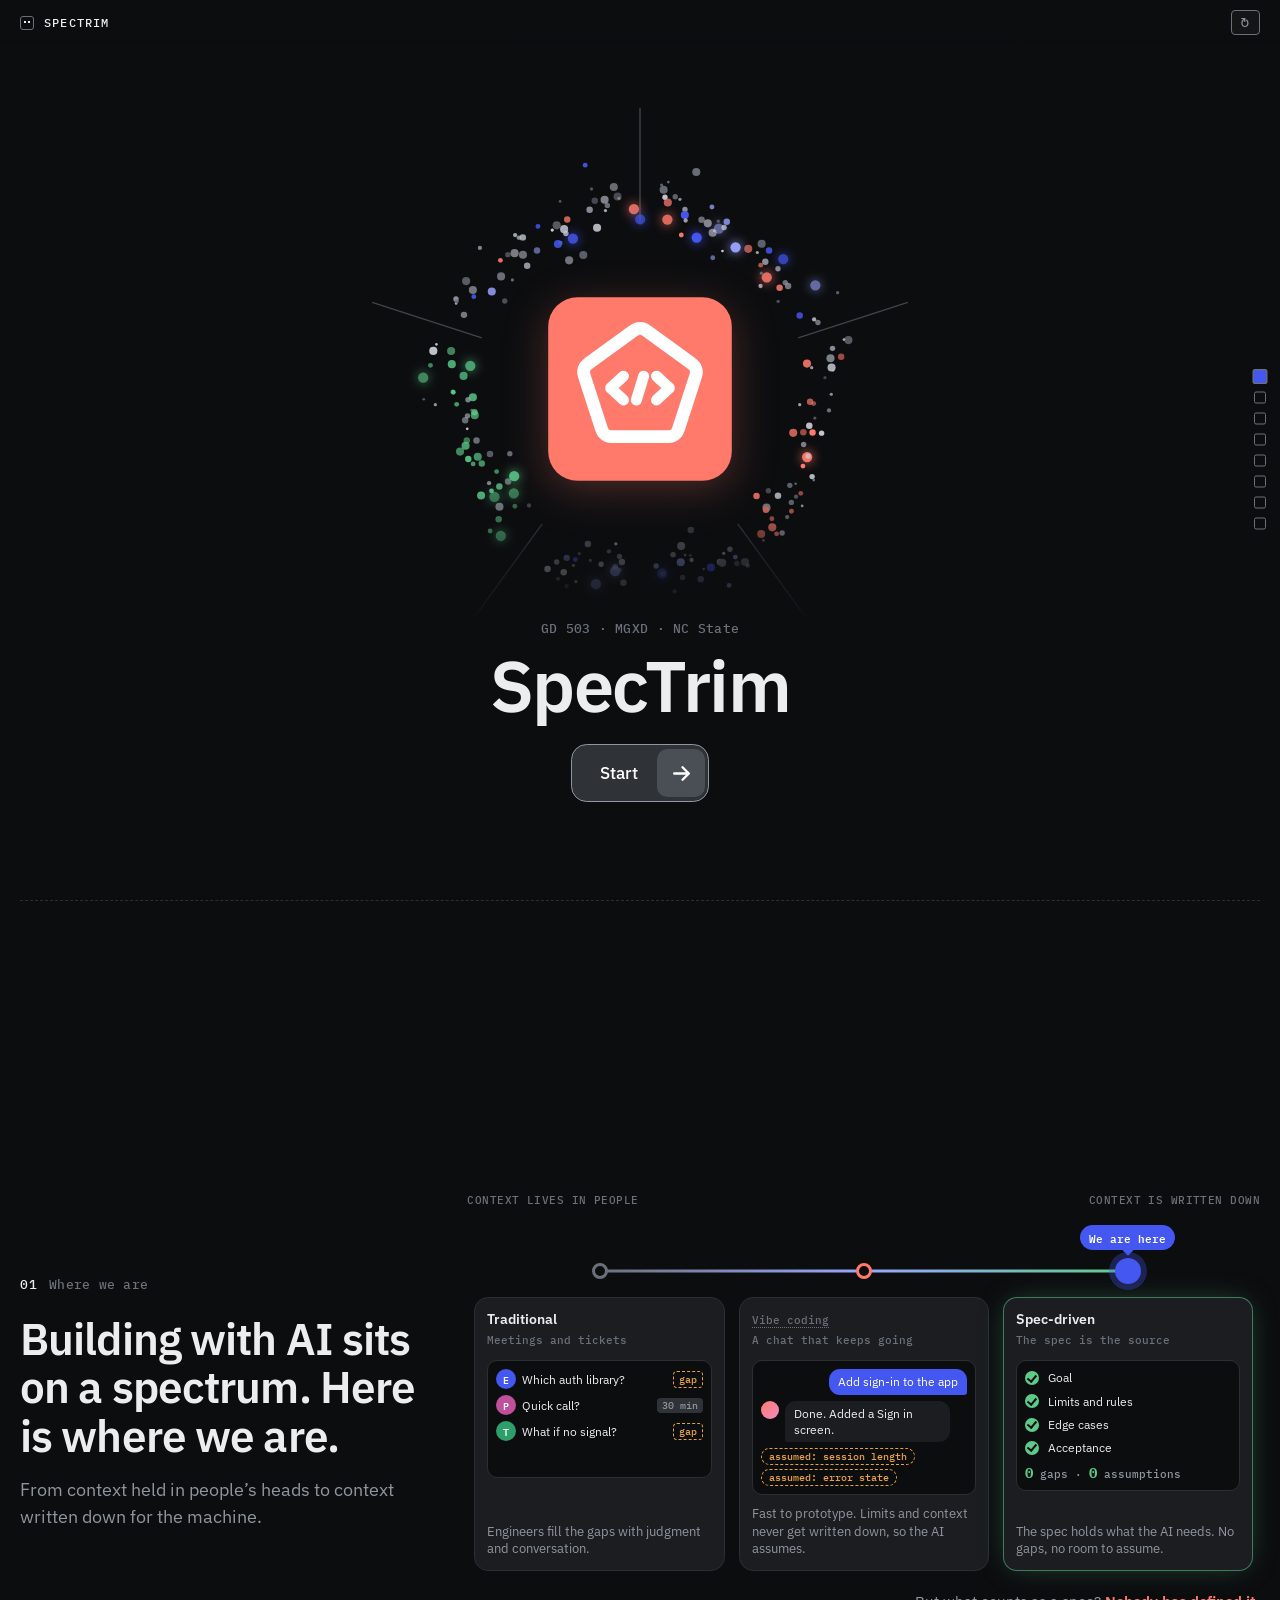
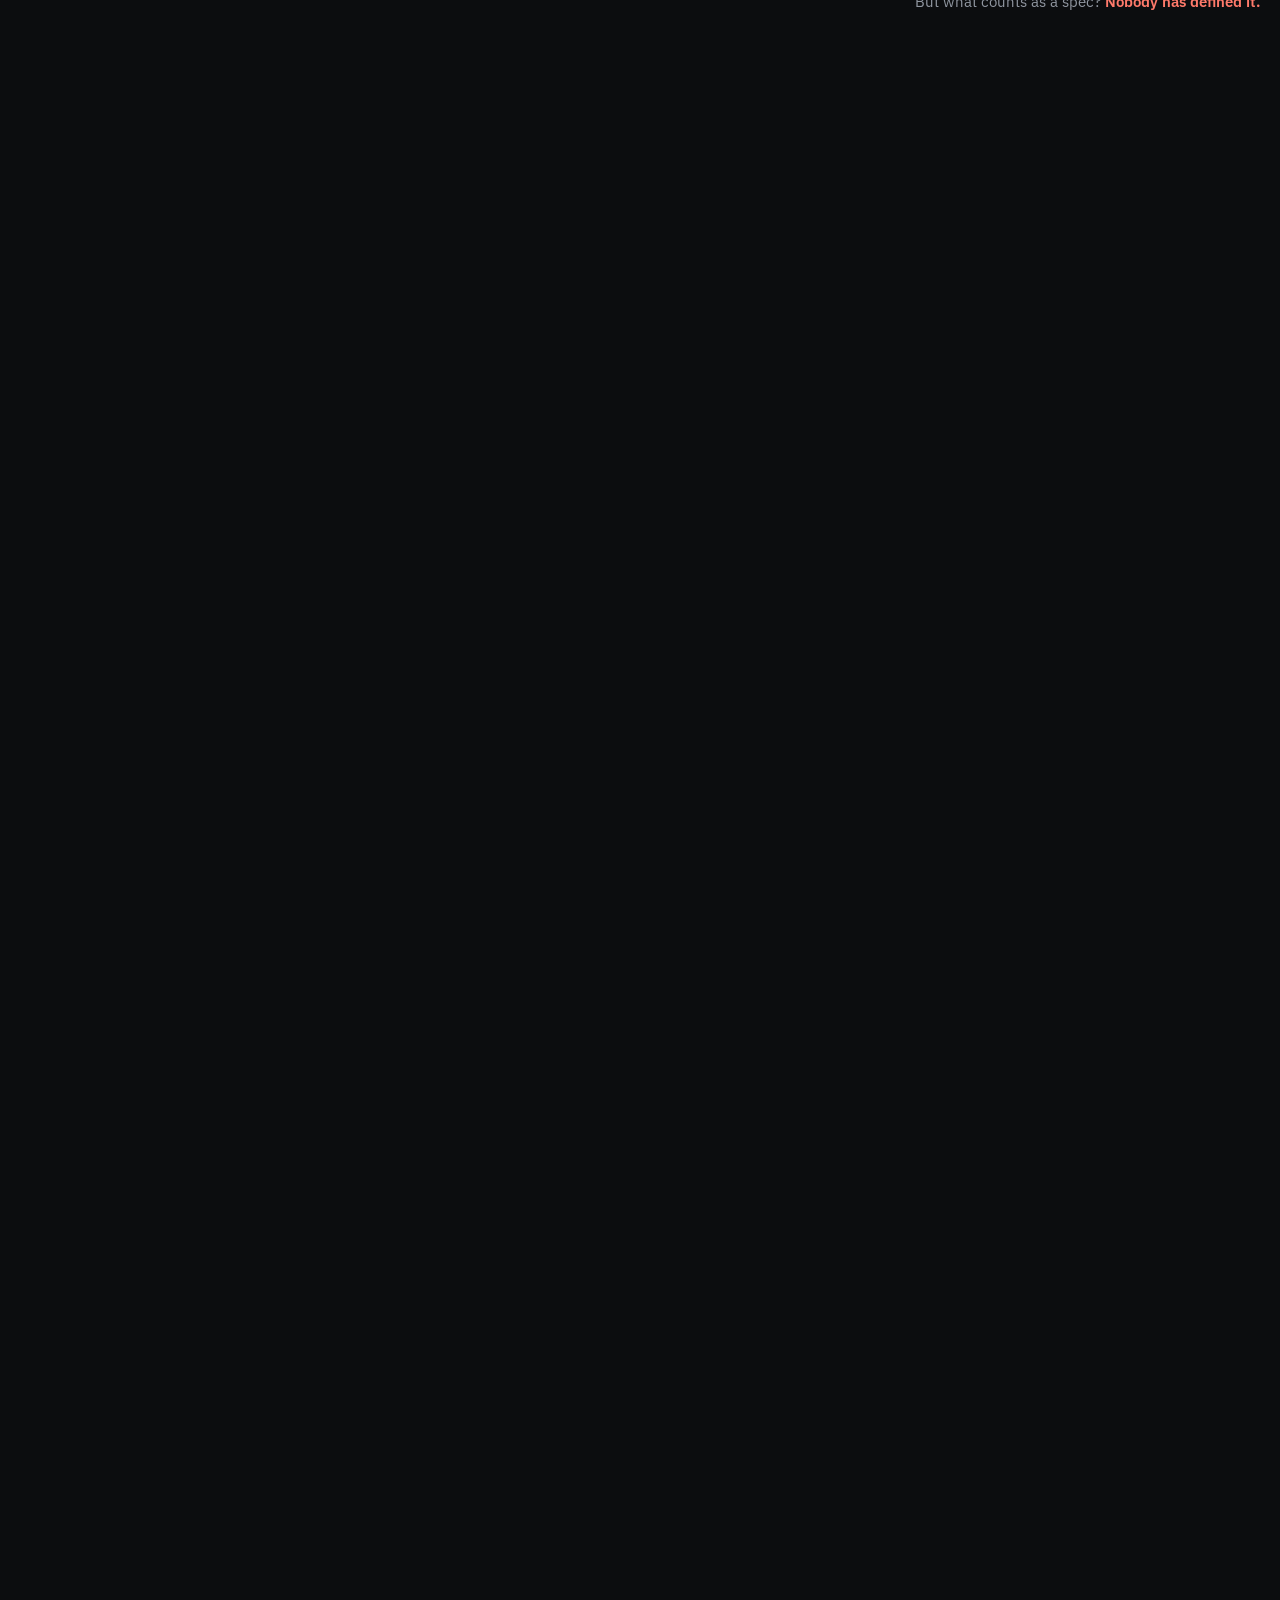
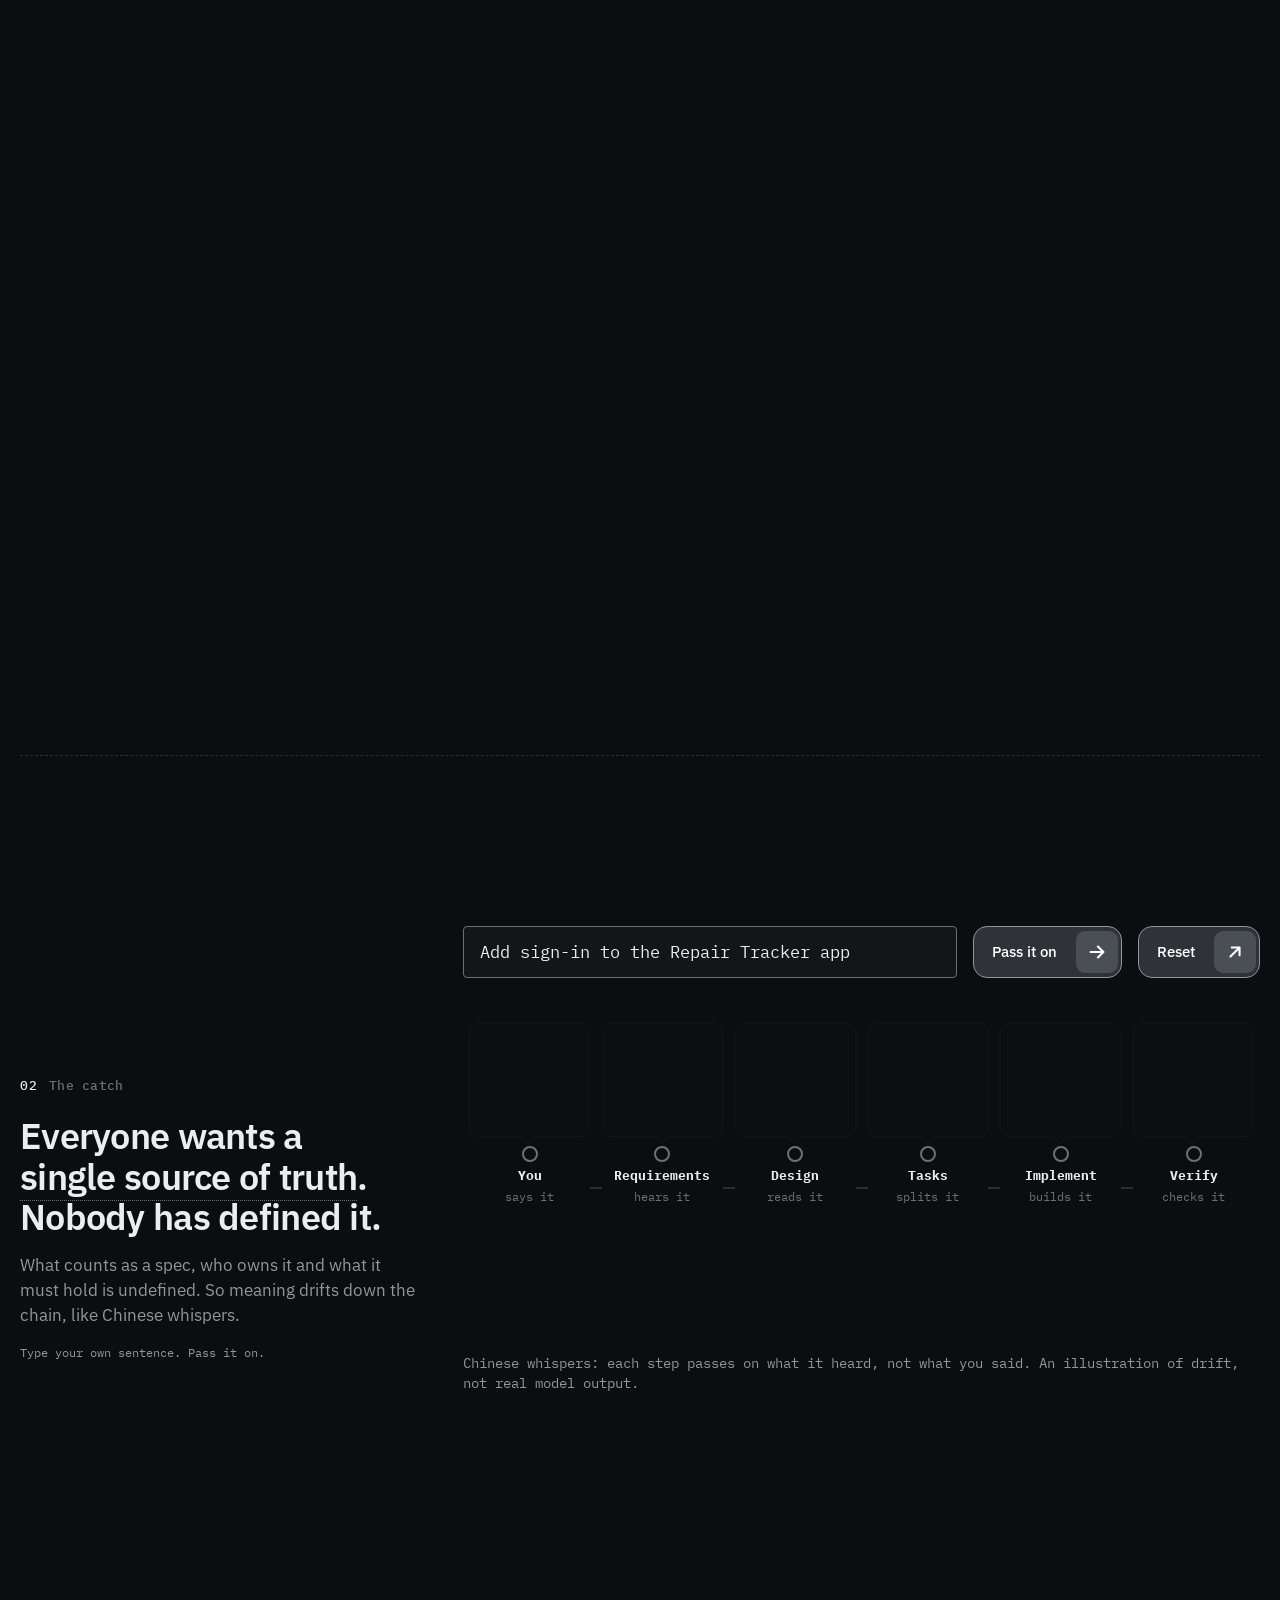
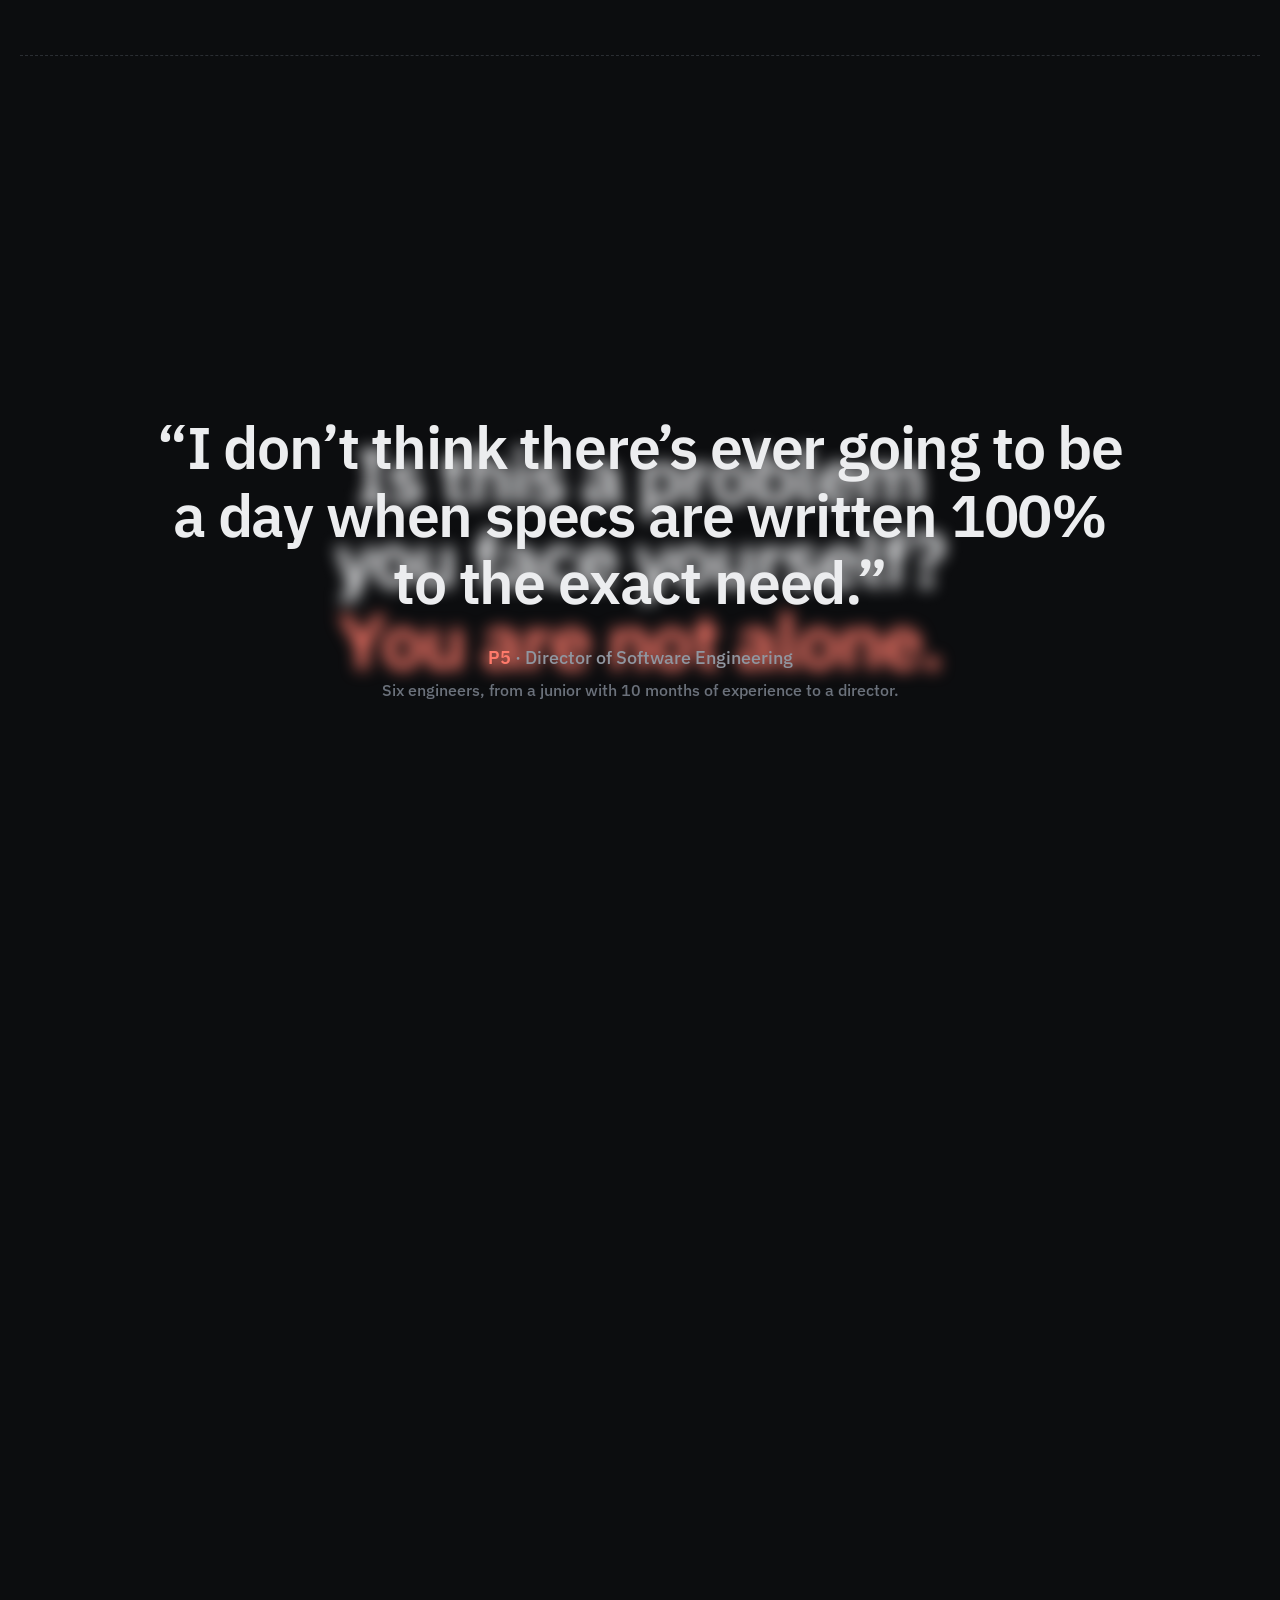
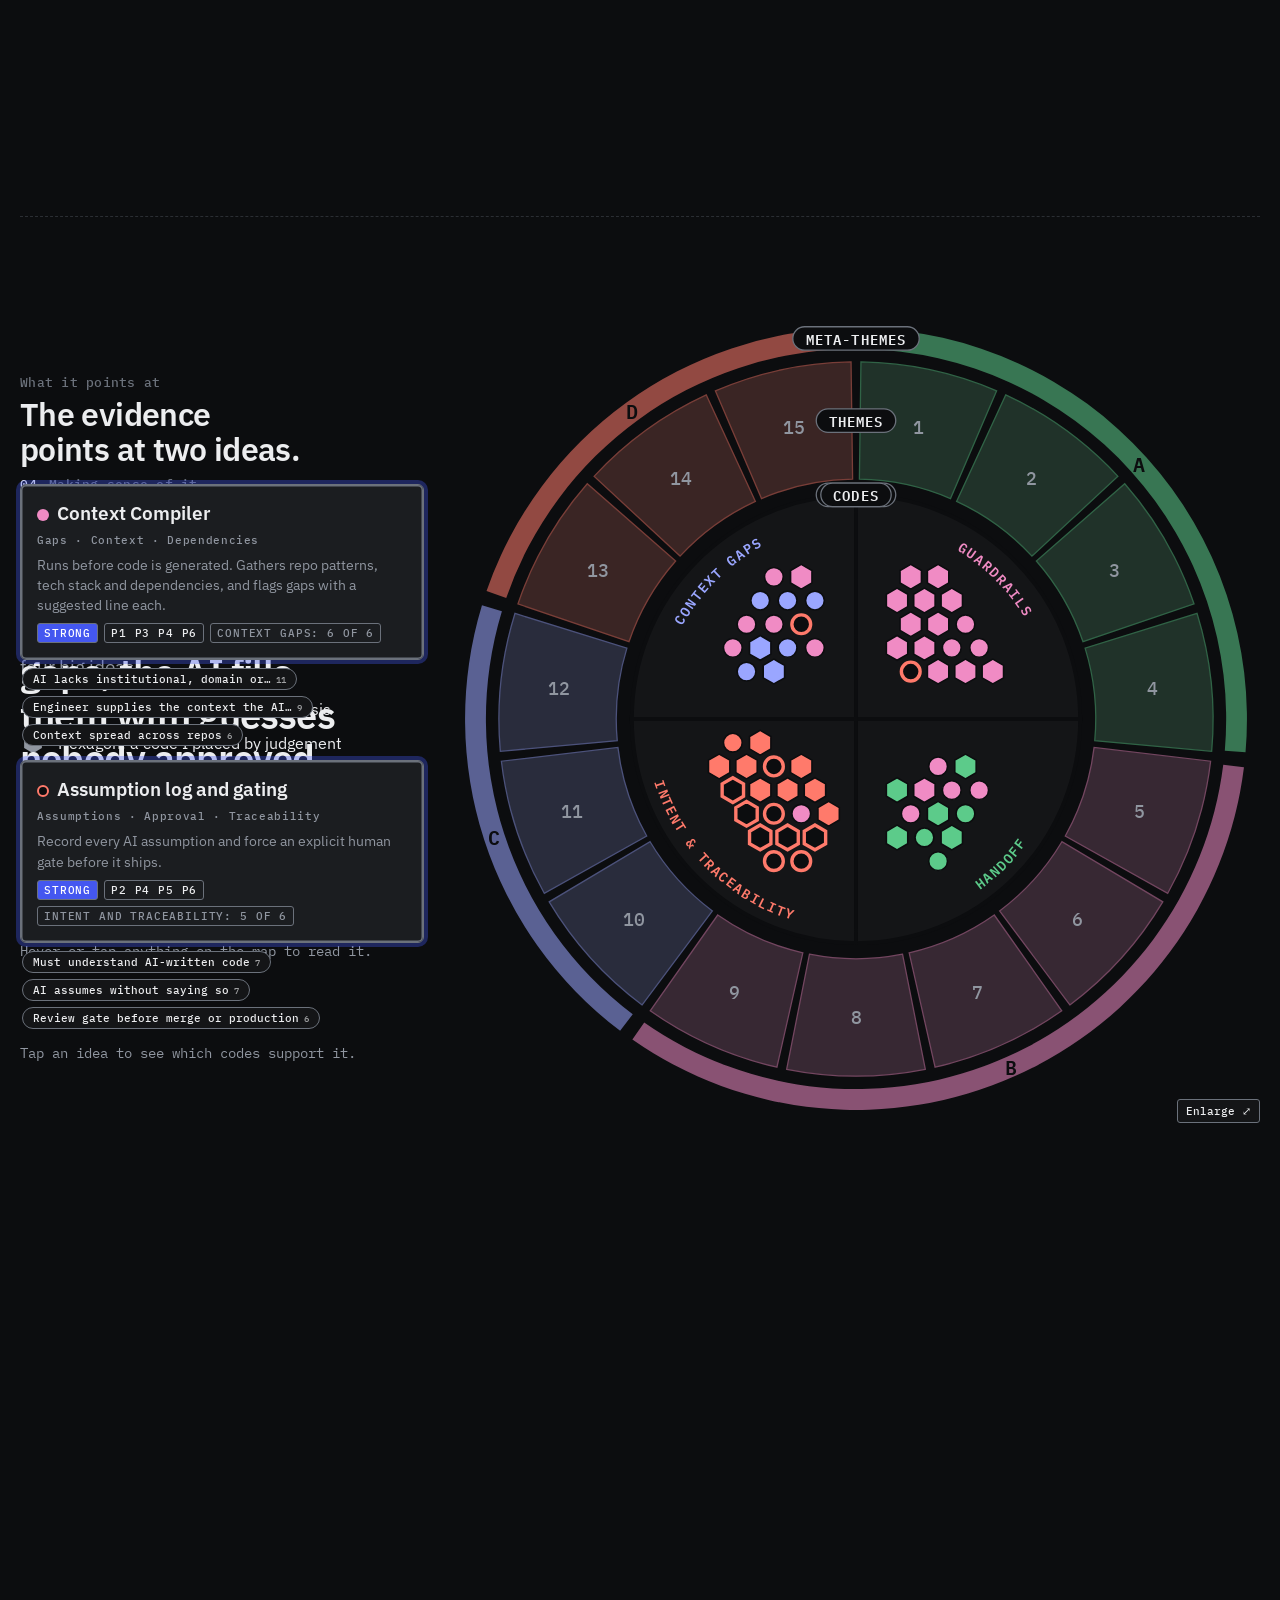
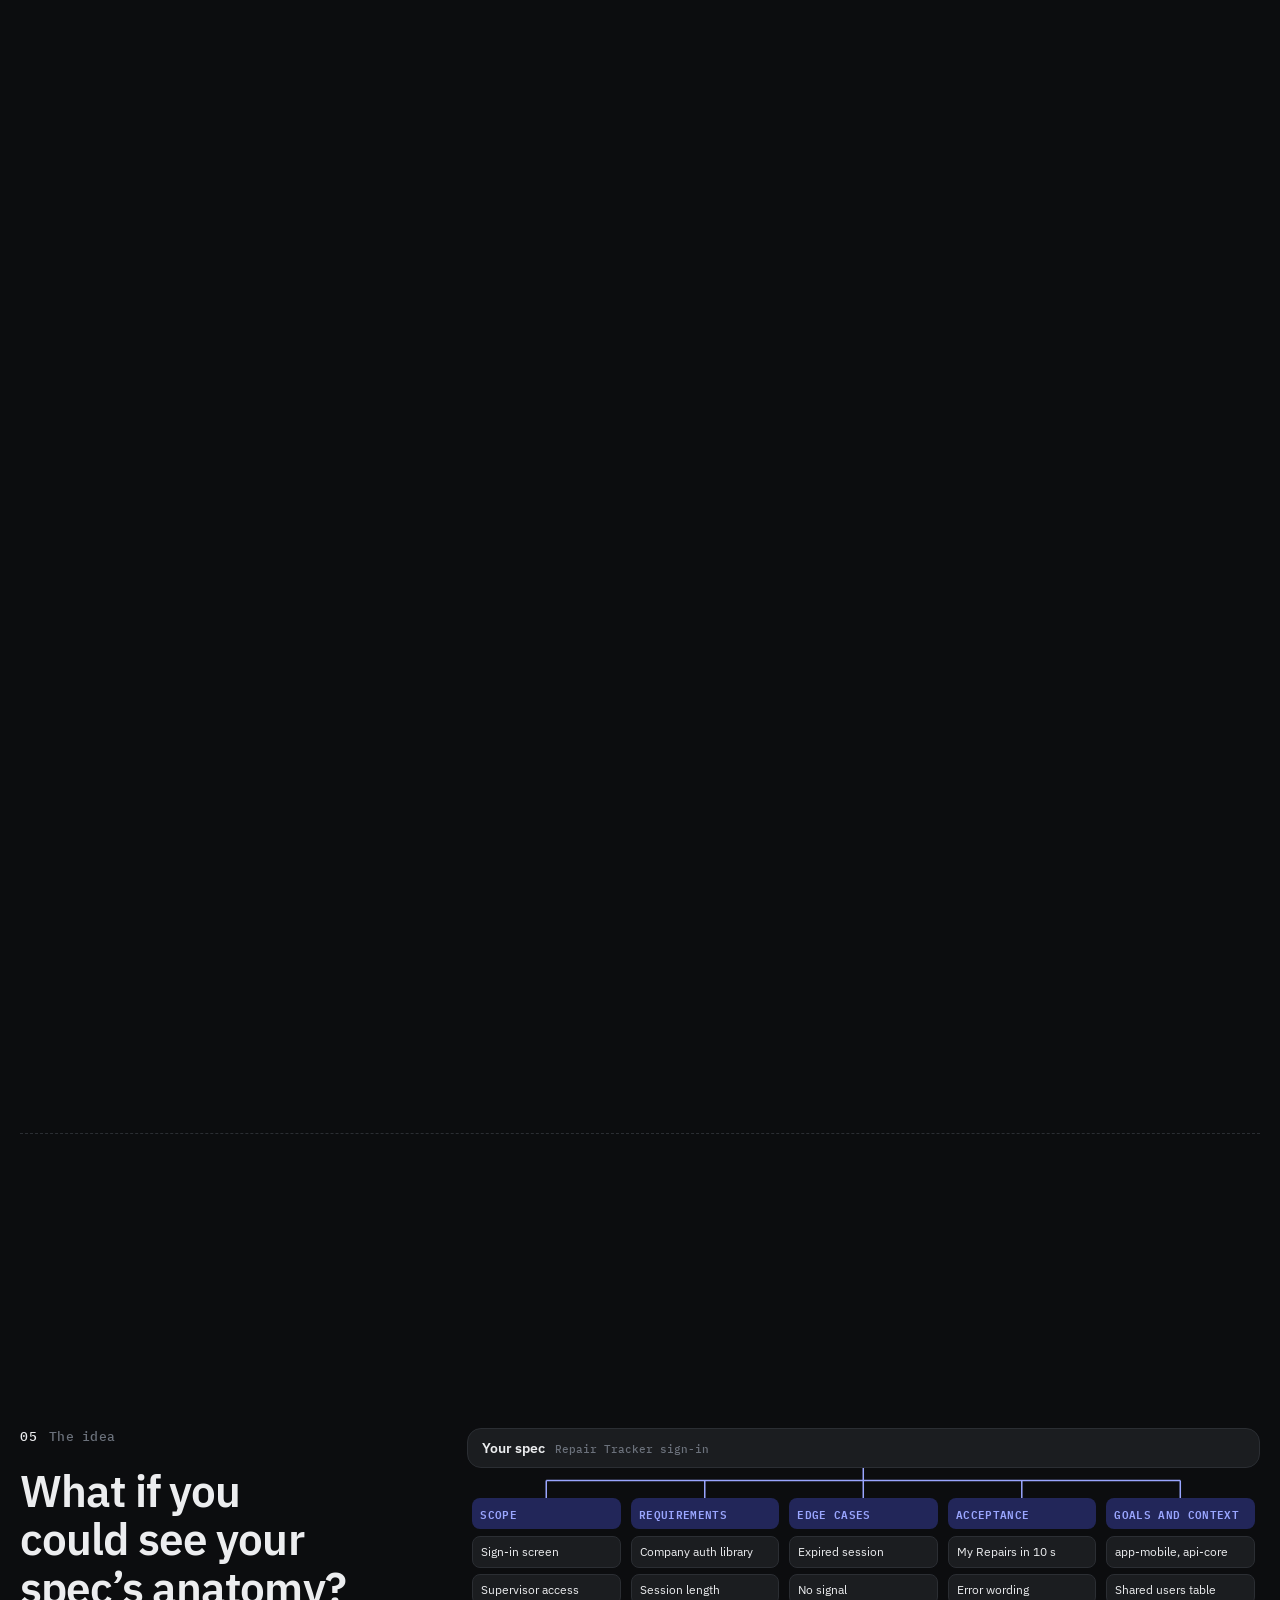
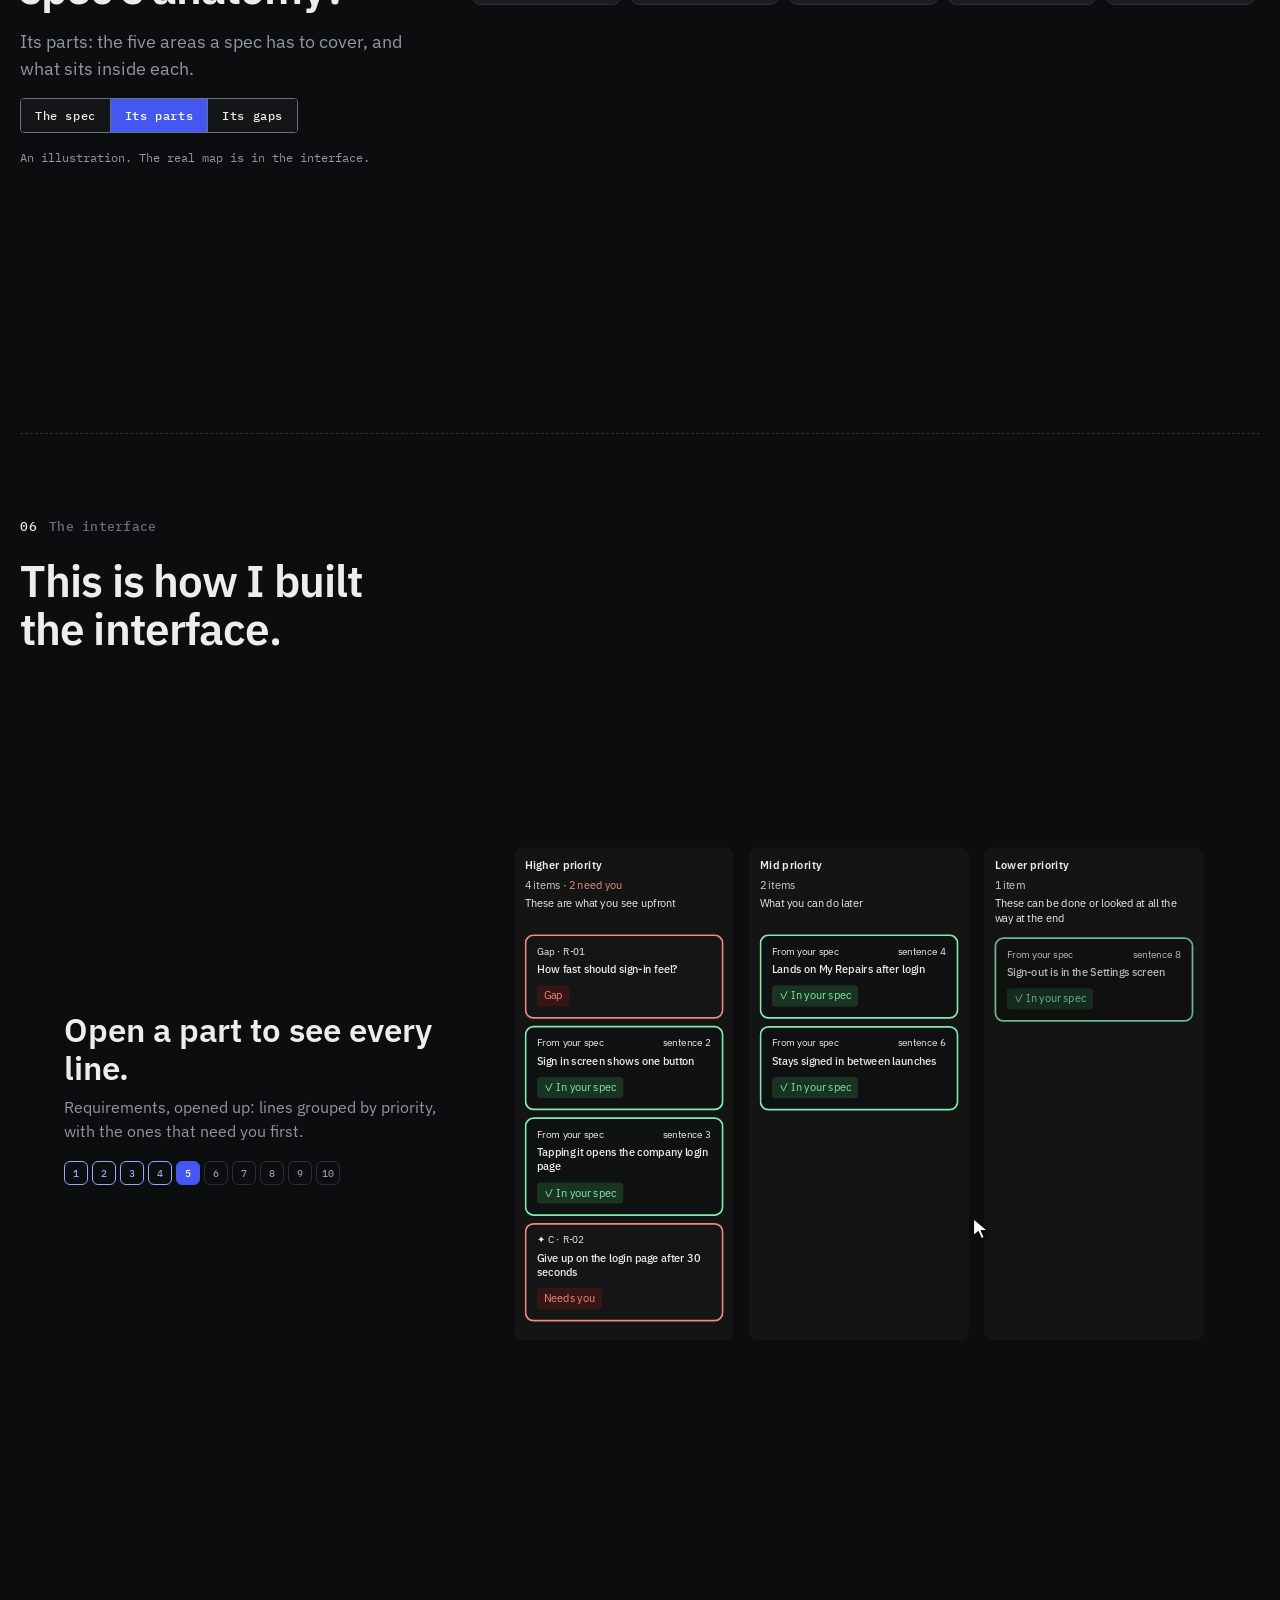
==== index.html @ 462af862 "Initial commit: SpecTrim story page and prototype Co-Authored-By: Claude Opus 5.5 <noreply@anthropic" ====
<!doctype html>
<html lang="en"><head><meta charset="utf-8"><meta name="viewport" content="width=device-width,initial-scale=1,viewport-fit=cover"><title>SpecTrim Story</title></head><body>
<link rel="stylesheet" href="https://fonts.googleapis.com/css2?family=IBM+Plex+Mono:wght@400;500&family=IBM+Plex+Sans:wght@400;500;600&display=swap">
<style>
:root{
  --bg:#0C0D0F; --ink:#ECEDEF; --ink2:#9096A0; --ink3:#6B717B; --line:#6B717B; --line2:#2B2E33;
  --fill:#141517; --fill2:#1B1D20; --fill3:#2F3338; --hi:#4457F0; --hiInk:#fff; --glow:rgba(68,87,240,.35);
  --ind:#4457F0; --ind2:#9AA6FF; --ind3:#222659; --coral:#FF7A6B; --pink:#F08BC4; --pinkd:#3A1530; --ok:#5CCB8A; --warn:#E9A23B;
  --mono:"IBM Plex Mono",ui-monospace,Menlo,monospace; --sans:"IBM Plex Sans",system-ui,sans-serif;
  --gut:max(20px,env(safe-area-inset-left,0px)); color-scheme:dark;
}
:root[data-theme="light"]{
  --bg:#F6F7F9; --ink:#14161A; --ink2:#4A5059; --ink3:#7B828D; --line:#8A919C; --line2:#D5D9E0;
  --fill:#FFFFFF; --fill2:#EBEEF3; --fill3:#DDE1E8; --glow:rgba(68,87,240,.25); --ind2:#3A44A6; --ind3:#DFE3FF; --pinkd:#FBE3F0; color-scheme:light}
*{box-sizing:border-box}
[hidden]{display:none!important}
body{background:var(--bg);color:var(--ink);font:15px/1.5 var(--sans);margin:0;
  padding-left:max(20px,env(safe-area-inset-left,0px));padding-right:max(20px,env(safe-area-inset-right,0px))}
button{font:inherit;color:inherit;cursor:pointer}
.mono{font-family:var(--mono)}
/* ---------- HUD ---------- */
#hud{position:fixed;left:0;right:0;top:0;z-index:30;display:flex;justify-content:space-between;align-items:center;gap:12px;
  padding:calc(10px + env(safe-area-inset-top,0px)) max(20px,env(safe-area-inset-right,0px)) 10px max(20px,env(safe-area-inset-left,0px));
  background:linear-gradient(var(--bg) 70%,transparent);pointer-events:none}
#hud *{pointer-events:auto}
.brand{font:500 12px var(--mono);letter-spacing:.1em;text-transform:uppercase;display:flex;gap:10px;align-items:center}
.brand i{display:inline-block;width:14px;height:14px;border:1.5px solid var(--line);border-radius:3px;position:relative}
.brand i:after{content:"";position:absolute;left:3px;top:4px;width:2px;height:2px;background:var(--ink);box-shadow:4px 0 0 var(--ink)}
.count{font:500 12px var(--mono);letter-spacing:.06em;color:var(--ink2);display:flex;gap:14px;align-items:center}
.count b{color:var(--ink);font-weight:500}
#bar{position:fixed;left:0;top:0;height:2px;background:var(--hi);width:0;z-index:40;transition:width .3s}
#dots{position:fixed;right:max(14px,env(safe-area-inset-right,0px));top:50%;transform:translateY(-50%);z-index:30;display:flex;flex-direction:column;gap:9px}
#dots button{all:unset;cursor:pointer;width:10px;height:10px;border:1.5px solid var(--line);border-radius:2px;position:relative;background:transparent;transition:background .2s,transform .2s}
#dots button.on{background:var(--hi);transform:scale(1.25)}
#dots button:hover:after,#dots button:focus-visible:after{content:attr(data-t);position:absolute;right:20px;top:50%;transform:translateY(-50%);white-space:nowrap;background:var(--hi);color:var(--hiInk);font:500 11px var(--mono);padding:3px 7px;border-radius:2px}
#hint{position:fixed;left:50%;bottom:calc(12px + env(safe-area-inset-bottom,0px));transform:translateX(-50%);z-index:30;font:400 11px var(--mono);color:var(--ink3);letter-spacing:.06em;display:flex;gap:10px;align-items:center;transition:opacity .4s;white-space:nowrap}
#hint kbd{font:inherit;border:1px solid var(--line2);border-radius:3px;padding:1px 5px;color:var(--ink2)}
@media (max-width:899px){#dots,#hint{display:none}}
/* ---------- beats ---------- */
.beat{min-height:100svh;display:flex;flex-direction:column;justify-content:center;gap:22px;padding:84px 0 56px;position:relative;max-width:1240px;margin:0 auto;scroll-margin-top:0}
@media (min-width:900px){.beat{min-height:100vh}}
.beat+.beat{border-top:1px dashed var(--line2)}
.kick{font:500 11px var(--mono);letter-spacing:.14em;text-transform:uppercase;color:var(--ink3);display:flex;gap:12px;align-items:center}
.kick b{color:var(--ink);font-weight:500}
.kick u{text-decoration:none;border:1px solid var(--line2);padding:1px 7px;border-radius:99px}
h1,h2{font-family:var(--sans);font-weight:600;letter-spacing:-.02em;margin:0;text-wrap:balance}
h1{font-size:clamp(34px,6.2vw,76px);line-height:1.02}
h2{font-size:clamp(25px,3.6vw,44px);line-height:1.1;max-width:22ch}
.lede{font-size:clamp(15px,1.5vw,18px);color:var(--ink2);max-width:58ch;margin:0}
.lede b{color:var(--ink);font-weight:500}
.grid2{display:grid;grid-template-columns:minmax(0,5fr) minmax(0,7fr);gap:clamp(20px,4vw,56px);align-items:start}
@media (max-width:899px){.grid2{grid-template-columns:minmax(0,1fr)}}
@media (min-width:900px){.grid2.g9{grid-template-columns:minmax(0,4fr) minmax(0,8fr)}}
@media (max-width:560px){.brand span,.count .t{display:none}.count{gap:8px}}
.col{min-width:0;display:grid;grid-template-columns:minmax(0,1fr);gap:16px;align-content:start}
/* reveal */
.beat.active .rv{animation:rvin .55s ease both;animation-delay:calc(var(--i,0)*70ms)}
@keyframes rvin{from{opacity:0;transform:translateY(14px)}to{opacity:1;transform:none}}
/* low-fi parts */
.box{border:1.5px solid var(--line);border-radius:4px;background:var(--fill)}
.dash{border:1.5px dashed var(--ink3);border-radius:4px}
.tag{font:500 10.5px var(--mono);letter-spacing:.08em;text-transform:uppercase;border:1.5px solid var(--line);border-radius:3px;padding:2px 6px;white-space:nowrap;display:inline-block}
.tag.sol{background:var(--hi);color:var(--hiInk)}
.tag.gr{border-color:var(--ink3);color:var(--ink2)}
.btn{border:1.5px solid var(--line);background:var(--fill);border-radius:4px;padding:9px 14px;font:500 13px var(--mono);letter-spacing:.04em;transition:background .15s,color .15s,transform .15s}
.btn:hover{background:var(--hi);color:var(--hiInk)}
.btn:active{transform:translateY(1px)}
.btn.sol{background:var(--hi);color:var(--hiInk)}
.btn.sol:hover{background:var(--fill);color:var(--ink)}
.btn[disabled]{opacity:.4;pointer-events:none}
.tabs{display:flex;flex-wrap:wrap;gap:0;border:1.5px solid var(--line);border-radius:4px;width:fit-content;max-width:100%;overflow:hidden}
.tabs button{all:unset;cursor:pointer;padding:9px 14px;font:500 12px var(--mono);letter-spacing:.05em;border-right:1.5px solid var(--line);background:var(--fill);white-space:nowrap}
.tabs button:last-child{border-right:0}
.tabs button[aria-selected="true"]{background:var(--hi);color:var(--hiInk)}
.tabs button:focus-visible{outline:2px solid var(--hi);outline-offset:-4px}
.cap{font:400 12px/1.5 var(--mono);color:var(--ink2);margin:0}
.hatch{background:repeating-linear-gradient(135deg,transparent 0 6px,var(--line2) 6px 7px)}
svg text{font-family:var(--sans)}
svg .m{font-family:var(--mono)}
.stage{min-width:0;position:relative}
.enl{position:absolute;right:8px;bottom:8px;z-index:3;font:500 11px var(--mono);padding:4px 8px;border:1.5px solid var(--line);background:var(--fill);border-radius:3px}
.enl:hover{background:var(--hi);color:var(--hiInk)}
#ov{position:fixed;inset:0;z-index:60;background:var(--bg);display:none;overflow:auto;padding:56px 0 24px}
#ov.show{display:block}
#ov .in{min-width:980px;padding:0 24px}
#ov button.x{position:fixed;right:max(16px,env(safe-area-inset-right,0px));top:calc(12px + env(safe-area-inset-top,0px));z-index:61}
/* ---------- cover ---------- */
#b0 h1{max-width:12ch}
#b0 .lede{max-width:50ch}
.meta-row{display:flex;flex-wrap:wrap;gap:8px 26px;font:400 12px var(--mono);color:var(--ink2)}
.meta-row b{display:block;color:var(--ink);font-weight:500;letter-spacing:.08em;font-size:10.5px;text-transform:uppercase;margin-bottom:2px}
.cover-art{position:absolute;right:0;top:50%;transform:translateY(-50%);width:min(46vw,560px);aspect-ratio:1;pointer-events:none;opacity:.9}
@media (max-width:899px){.cover-art{position:relative;transform:none;width:70%;margin:0 auto;top:auto;right:auto}}
.cover-art svg{width:100%;height:100%;overflow:visible}
@keyframes drift{0%,100%{transform:translate(0,0)}50%{transform:translate(var(--dx,6px),var(--dy,-8px))}}
.cover-art .dd{animation:drift 5s ease-in-out infinite}
/* ---------- b1 ---------- */
.viz{border:1.5px solid var(--line);border-radius:6px;background:var(--fill);padding:18px;min-height:360px;position:relative;overflow:hidden}
.viz .lab{position:absolute;left:14px;top:12px}
.pane{display:none}
.pane.on{display:block;animation:fin .45s ease both}
@keyframes fin{from{opacity:0;transform:translateY(8px)}to{opacity:1;transform:none}}
.trad{display:grid;grid-template-columns:repeat(3,minmax(0,1fr));gap:12px;margin-top:30px;align-items:end}
.person{border:1.5px solid var(--line);border-radius:4px;padding:10px;text-align:center;font:500 11px var(--mono);background:var(--fill2)}
.person:before{content:"";display:block;width:22px;height:22px;border:1.5px solid var(--line);border-radius:50%;margin:0 auto 8px}
.bubble{border:1.5px solid var(--line);border-radius:12px;padding:6px 10px;font:500 11px var(--mono);background:var(--fill);width:max-content;margin:0 auto 10px;opacity:0}
.pane.on .bubble{animation:pop .5s ease forwards;animation-delay:calc(var(--d)*1ms)}
@keyframes pop{0%{opacity:0;transform:scale(.7) translateY(8px)}100%{opacity:1;transform:none}}
.gapline{margin-top:22px;display:flex;gap:6px;flex-wrap:wrap}
.gapline span{font:500 11px var(--mono);padding:3px 8px;border:1.5px dashed var(--ink3);border-radius:3px;color:var(--ink2)}
.pane.on .gapline span.fill{animation:fillin .5s ease forwards;animation-delay:calc(var(--d)*1ms)}
@keyframes fillin{to{background:var(--hi);color:var(--hiInk);border-style:solid;border-color:var(--hi)}}
.chat{display:grid;gap:8px;margin-top:30px}
.msg{max-width:78%;border:1.5px solid var(--line);border-radius:10px;padding:7px 11px;font-size:13px;opacity:0}
.msg.u{justify-self:end;background:var(--fill2)}
.pane.on .msg{animation:pop .45s ease forwards;animation-delay:calc(var(--d)*1ms)}
.assume{display:flex;flex-wrap:wrap;gap:6px;margin-top:14px}
.assume span{font:500 10.5px var(--mono);border:1.5px dashed var(--ink3);color:var(--ink3);border-radius:3px;padding:2px 7px;opacity:0;text-decoration:line-through;text-decoration-color:transparent}
.pane.on .assume span{animation:pop .4s ease forwards;animation-delay:calc(var(--d)*1ms)}
.meter{display:grid;grid-template-columns:auto 1fr auto;gap:10px;align-items:center;font:500 11px var(--mono);margin-top:14px}
.meter .tr{height:10px;border:1.5px solid var(--line);border-radius:2px;position:relative;overflow:hidden}
.meter .tr i{position:absolute;inset:0;background:var(--hi);transform-origin:left;transform:scaleX(0)}
.pane.on .meter .tr i{animation:grow 2.6s ease forwards;animation-delay:.3s}
.pane.on .meter.slow .tr i{animation-duration:3.8s;--to:.12}
@keyframes grow{to{transform:scaleX(var(--to,.9))}}
.doc{border:1.5px solid var(--line);border-radius:4px;padding:12px 14px;margin-top:30px;display:grid;gap:8px;background:var(--fill)}
.doc .ln{display:grid;grid-template-columns:18px minmax(0,1fr);gap:10px;align-items:center;font:400 12px var(--mono)}
.doc .ln i{width:16px;height:16px;border:1.5px solid var(--line);border-radius:3px;position:relative}
.pane.on .doc .ln i{animation:chk .3s ease forwards;animation-delay:calc(var(--d)*1ms)}
@keyframes chk{to{background:var(--hi);box-shadow:inset 0 0 0 3px var(--bg)}}
.zero{display:flex;gap:18px;margin-top:16px;font:500 12px var(--mono)}
.zero b{font-size:26px;display:block;line-height:1;font-weight:500}
/* ---------- b2 telephone ---------- */
.tel{display:grid;gap:14px}
.tel-in{display:flex;gap:8px;flex-wrap:wrap}
.tel-in input{flex:1 1 220px;min-width:0;font:400 14px var(--mono);padding:10px 12px;border:1.5px solid var(--line);border-radius:4px;background:var(--fill);color:var(--ink)}
.tel-in input:focus-visible{outline:2px solid var(--hi);outline-offset:2px}
#telsvg{width:100%;height:auto;display:block}
.tn circle{fill:var(--fill);stroke:var(--line);stroke-width:1.5;transition:fill .3s}
.tn.on circle{fill:var(--hi)}
.tn.on text.l{fill:var(--hiInk)}
.tn text.l{font:500 10.5px var(--mono);fill:var(--ink);text-anchor:middle}
.tmsg{font:500 12px var(--sans);fill:var(--ink)}
.tmsg-bg{fill:var(--fill);stroke:var(--line);stroke-width:1.2}
.tel-out{display:grid;grid-template-columns:1fr 1fr;gap:10px}
.tel-out .box{padding:10px 12px}
.tel-out small{display:block;font:500 10.5px var(--mono);letter-spacing:.08em;text-transform:uppercase;color:var(--ink3);margin-bottom:4px}
.tel-out em{font-style:normal;background:var(--hi);color:var(--hiInk);padding:0 3px;border-radius:2px}
@media (max-width:520px){.tel-out{grid-template-columns:1fr}}
/* ---------- b3 ladder ---------- */
.ladder{display:grid;gap:10px;position:relative}
.rung{display:grid;grid-template-columns:96px minmax(0,1fr);gap:12px;align-items:center;border:1.5px solid var(--line2);border-radius:4px;padding:10px 12px;background:var(--fill);transition:border-color .3s,background .3s,box-shadow .3s}
.rung>b{font:500 10.5px var(--mono);letter-spacing:.08em;text-transform:uppercase;color:var(--ink2)}
.rung .pp{display:flex;gap:8px;flex-wrap:wrap}
.rung.hot{border-color:var(--line);box-shadow:0 0 0 4px var(--glow);background:var(--fill2)}
.pp button{all:unset;cursor:pointer;border:1.5px solid var(--line);border-radius:99px;padding:5px 12px;font:500 12px var(--mono);background:var(--fill);transition:background .15s,color .15s}
.pp button:hover,.pp button[aria-pressed="true"]{background:var(--hi);color:var(--hiInk)}
.pp button:focus-visible{outline:2px solid var(--hi);outline-offset:2px}
.who{border:1.5px solid var(--line);border-radius:6px;padding:14px 16px;min-height:96px;background:var(--fill)}
.who b{font:500 12px var(--mono);display:block;margin-bottom:4px}
.rel{font:400 11px var(--mono);color:var(--ink2);display:flex;gap:6px;align-items:center;padding-left:108px}
/* ---------- b4 maps ---------- */
.mapwrap{border:1.5px solid var(--line);border-radius:6px;background:var(--fill);padding:10px;position:relative;overflow:hidden}
.mapwrap svg{width:100%;height:auto;display:block}
.mp{display:none}
.mp.on{display:block;animation:fin .5s ease both}
.par{display:flex;align-items:center;gap:10px;font:500 11px var(--mono);color:var(--ink2);flex-wrap:wrap}
.par .bar{height:8px;border:1.5px solid var(--line);border-radius:2px;width:84px;position:relative;overflow:hidden}
.par .bar i{position:absolute;inset:0;background:var(--hi);transform:scaleX(0);transform-origin:left}
.beat.active .par .bar i{animation:grow 1.6s ease forwards;--to:1}
.par .sw{animation:swing 1.6s ease-in-out infinite}
@keyframes swing{0%,100%{transform:translateX(-3px)}50%{transform:translateX(3px)}}
.node{cursor:pointer}
.node rect,.node ellipse,.node polygon,.node circle.nn{fill:var(--fill);stroke:var(--line);stroke-width:1.5;transition:fill .2s}
.node:hover rect,.node:hover ellipse,.node:hover polygon,.node.sel rect,.node.sel ellipse,.node.sel polygon,.node:hover circle.nn{fill:var(--hi)}
.node:hover text,.node.sel text{fill:var(--hiInk)}
.node text{font-size:11px;fill:var(--ink);text-anchor:middle;pointer-events:none}
.ph{cursor:pointer}
.ph .col{fill:transparent;stroke:none;transition:fill .2s}
.ph:hover .col,.ph.sel .col{fill:var(--fill2)}
/* ---------- thematic ---------- */
.tm svg{width:100%;height:auto;display:block;max-height:min(78vh,660px)}
.tm .sl{fill:var(--fill2);stroke:var(--bg);stroke-width:3}
.tm .th{fill:var(--fill);stroke:var(--line2);stroke-width:1;transition:fill .2s,stroke .2s}
.tm .mt{fill:var(--fill3);transition:fill .2s}
.tm .dt{fill:var(--ink3);stroke:var(--bg);stroke-width:1.2;transition:opacity .2s,fill .2s;cursor:pointer;outline:none}
.tm .dt.dim{opacity:.18}
.tm .dt.on{fill:var(--hi)}
.tm .dt.ic{fill:var(--hi)}
.tm .dt.ig{fill:var(--bg);stroke:var(--hi);stroke-width:2.6}
.tm .dt:focus-visible{stroke:var(--hi);stroke-width:2}
.tm .th.on{fill:var(--hi);stroke:var(--hi)}
.tm .mt.on{fill:var(--hi)}
.tm text.tn2{font:500 9px var(--mono);fill:var(--ink3);text-anchor:middle;dominant-baseline:central;pointer-events:none;transition:fill .2s}
.tm text.tn2.on{fill:var(--hiInk)}
.tm text.st{font:500 9px var(--sans);fill:var(--ink2);pointer-events:none}
.tm path.lk{fill:none;stroke:var(--hi);stroke-width:1.4;stroke-linecap:round;pointer-events:none}
.tm path.lk.sec{stroke-dasharray:3 4;opacity:.7}
.nums{display:flex;flex-wrap:wrap;gap:6px 22px;font:500 11px var(--mono);color:var(--ink2);letter-spacing:.04em}
.nums b{display:block;font-size:30px;color:var(--ink);font-weight:500;letter-spacing:-.02em;line-height:1}
.info{border:1.5px solid var(--line);border-radius:6px;padding:14px 16px;background:var(--fill);min-height:150px;display:grid;gap:6px;align-content:start}
.info .k{font:500 10.5px var(--mono);letter-spacing:.1em;text-transform:uppercase;color:var(--ink3)}
.info h3{margin:0;font:600 17px/1.25 var(--sans)}
.info p{margin:0;font-size:13px;color:var(--ink2)}
/* ---------- b6 ideas ---------- */
.idea{border:1.5px solid var(--line);border-radius:6px;background:var(--fill);padding:16px;text-align:left;display:grid;gap:8px;transition:background .2s,box-shadow .2s;width:100%}
.idea h3{margin:0;font:600 19px var(--sans)}
.idea p{margin:0;font-size:13.5px;color:var(--ink2)}
.idea .kw{font:500 11px var(--mono);letter-spacing:.06em;color:var(--ink2)}
.idea .ev{display:flex;gap:6px;flex-wrap:wrap}
.idea[aria-pressed="true"]{background:var(--fill2);box-shadow:inset 0 0 0 1.5px var(--line),0 0 0 4px var(--glow)}
.idea:hover{background:var(--fill2)}
.idea .mk{display:inline-block;width:12px;height:12px;border-radius:50%;margin-right:8px;vertical-align:-1px}
.mk.c{background:var(--hi)}
.mk.g{border:2.4px solid var(--hi);background:var(--bg)}
/* ---------- b7 lifecycle ---------- */
.lc-wrap{overflow-x:auto;padding:30px 4px 22px;border:1.5px solid var(--line);border-radius:6px;background:var(--fill)}
.lc{display:flex;align-items:center;min-width:max-content;padding:0 12px}
.ln-n{flex:none;display:flex;align-items:center}
.lcb{border:1.5px solid var(--line);border-radius:4px;padding:8px 8px;font:500 11px var(--mono);background:var(--fill2);white-space:nowrap;min-width:0;text-align:center}
.lcb small{display:block;font:400 9.5px var(--mono);color:var(--ink2);white-space:normal;max-width:108px;margin:4px auto 0;line-height:1.35}
.lcb.dec{transform:rotate(0);border-radius:50%;width:58px;height:58px;min-width:0;padding:0;display:grid;place-items:center;border-style:dashed}
.arrow{width:15px;height:1.5px;background:var(--line);position:relative;flex:none}
.arrow:after{content:"";position:absolute;right:-1px;top:-3.5px;border:4px solid transparent;border-left:7px solid var(--line);border-right:0}
.ins{flex:none;display:flex;align-items:center;max-width:0;opacity:0;overflow:hidden;transition:max-width .7s ease,opacity .6s ease .1s}
.ins.show{max-width:240px;opacity:1}
.ins .lcb{background:var(--hi);color:var(--hiInk)}
.ins .lcb small{color:var(--hiInk);opacity:.85}
.ins.g .lcb{background:var(--fill);color:var(--ink);box-shadow:inset 0 0 0 3px var(--bg),inset 0 0 0 4.5px var(--line)}
.ins.g .lcb small{color:var(--ink2)}
.lcb.up{transition:background .5s,color .5s}
.lcb.up.hi{background:var(--fill);box-shadow:inset 0 0 0 3px var(--bg),inset 0 0 0 4.5px var(--line)}
.loop{font:400 10.5px var(--mono);color:var(--ink3);text-align:center;margin-top:8px}
.slider{display:grid;gap:8px}
.slider input[type=range]{width:100%;accent-color:var(--hi);height:28px}
.slider .stops{display:flex;justify-content:space-between;font:500 11px var(--mono);color:var(--ink2)}
.slider .stops span{cursor:pointer;max-width:33%}
.slider .stops span.on{color:var(--ink);text-decoration:underline;text-underline-offset:4px}
/* ---------- b8 pipeline ---------- */
.pipe{display:grid;gap:6px;justify-items:start}
.pipe button{all:unset;cursor:pointer;border:1.5px solid var(--line);border-radius:4px;padding:8px 12px;font:500 12px var(--mono);background:var(--fill);transition:background .15s,color .15s}
.pipe button[aria-selected="true"]{background:var(--hi);color:var(--hiInk)}
.pipe button:focus-visible{outline:2px solid var(--hi);outline-offset:2px}
.pipe i{font-style:normal;color:var(--ink3);font:500 12px var(--mono)}
.stack{border:1.5px solid var(--line);border-radius:6px;background:var(--fill);padding:18px;min-height:300px;display:grid;gap:10px;align-content:start}
.stack .stm{border:1.5px solid var(--line2);border-radius:4px;padding:10px 12px;font-size:14px}
.stack .stm b{font:500 10.5px var(--mono);letter-spacing:.08em;text-transform:uppercase;display:block;color:var(--ink3);margin-bottom:2px}
.stack q{font-size:15px;line-height:1.4;quotes:none}
.parl{display:flex;gap:6px;flex-wrap:wrap;font:500 10.5px var(--mono);color:var(--ink2)}
.flowrow{display:flex;flex-wrap:wrap;gap:6px;align-items:center}
.flowrow .nd{border:1.5px solid var(--line);border-radius:4px;padding:7px 10px;font:500 11.5px var(--mono);background:var(--fill2)}
.flowrow .nd.hi{background:var(--hi);color:var(--hiInk)}
.flowrow .nd.rd{border-radius:99px}
.flowrow .ar{color:var(--ink3);font-family:var(--mono)}
.v12{display:grid;grid-template-columns:1fr 1fr;gap:12px}
@media (max-width:520px){.v12{grid-template-columns:1fr}}
.wf{border:1.5px solid var(--line);border-radius:4px;padding:10px;display:grid;gap:6px;background:var(--fill2);font:500 10.5px var(--mono)}
.wf .bl{height:30px;border:1.5px dashed var(--ink3);border-radius:3px;display:grid;place-items:center;color:var(--ink3);position:relative}
.wf .bl.s{background:var(--hi);color:var(--hiInk);border-color:var(--hi)}
.wf .bl.a:after{content:"";position:absolute;inset:0;background:var(--hi);opacity:0;transition:opacity .3s}
.wf:hover .bl.a:after{opacity:.1}
.wfs{display:flex;gap:4px;margin-top:2px}
.wfs i{flex:1;height:5px;border:1px solid var(--line);border-radius:2px;background:transparent}
.wfs i.on{background:var(--hi)}
.sm{font:400 10.5px var(--mono);color:var(--ink2)}
/* ---------- b9 prototype ---------- */
.proto{container-type:inline-size;border:1.5px solid var(--line);border-radius:8px;background:var(--fill);overflow:hidden;display:grid;grid-template-rows:auto 1fr auto}
.pbar{display:flex;gap:10px;align-items:center;padding:8px 12px;border-bottom:1.5px solid var(--line);font:500 11px var(--mono)}
.specter{width:26px;height:26px;border:1.5px solid var(--line);border-radius:3px;background:var(--hi);display:grid;place-items:center;flex:none;position:relative}
.specter:before,.specter:after{content:"";position:absolute;top:9px;width:4px;height:4px;background:var(--hiInk);border-radius:50%}
.specter:before{left:6px}.specter:after{right:6px}
.specter.big{width:36px;height:36px}.specter.big:before,.specter.big:after{top:13px;width:5px;height:5px}.specter.big:before{left:9px}.specter.big:after{right:9px}
.specter.happy{border-radius:3px 3px 12px 12px}
.scrs{padding:16px;min-height:360px;position:relative}
.scr{display:none}
.scr.on{display:block;animation:fin .4s ease both}
.scr h4{margin:0 0 4px;font:600 17px var(--sans)}
.scr .sub{margin:0 0 12px;font-size:12.5px;color:var(--ink2)}
.ta{border:1.5px solid var(--line);border-radius:4px;padding:10px 12px;font:400 12px/1.55 var(--mono);min-height:150px;background:var(--fill);white-space:pre-wrap}
.caret{display:inline-block;width:7px;height:14px;background:var(--ink);vertical-align:-2px;animation:blink 1s steps(2) infinite}
@keyframes blink{50%{opacity:0}}
.mapg{display:grid;grid-template-columns:repeat(3,minmax(0,1fr));gap:10px}
.mapg .tile{border:1.5px solid var(--line);border-radius:4px;padding:12px;background:var(--fill);text-align:left;display:grid;gap:6px;transition:background .2s}
.mapg .tile b{font:600 13px var(--sans)}
.mapg .tile span{font:500 10.5px var(--mono);color:var(--ink2)}
.mapg button.tile:hover{background:var(--fill2)}
.mapg .tile.hl{box-shadow:0 0 0 4px var(--glow);cursor:pointer}
.mapg .spec{grid-column:span 3;border-style:dashed;text-align:center;font:500 11px var(--mono);color:var(--ink2);padding:10px}
@container (max-width:520px){.mapg{grid-template-columns:repeat(2,minmax(0,1fr))}.mapg .spec{grid-column:span 2}}
.rt{display:flex;gap:0;border-bottom:1.5px solid var(--line);margin-bottom:10px}
.rt span{padding:7px 12px;font:500 11px var(--mono);color:var(--ink2);border-bottom:3px solid transparent;margin-bottom:-1.5px}
.rt span.on{color:var(--ink);border-bottom-color:var(--hi)}
.row{display:grid;grid-template-columns:54px minmax(0,1fr) auto;gap:10px;align-items:center;border:1.5px solid var(--line2);border-radius:4px;padding:8px 10px;margin-bottom:8px;font-size:12.5px;background:var(--fill);text-align:left;width:100%;transition:background .2s,border-color .2s}
.row b{font:500 11px var(--mono)}
button.row:hover{background:var(--fill2);border-color:var(--line)}
.row.done{opacity:.55}
.row.done b:after{content:" ✓"}
@container (max-width:520px){.row{grid-template-columns:44px minmax(0,1fr)}.row .tag{grid-column:2}}
.dlg{border:1.5px solid var(--line);border-radius:6px;padding:14px;display:grid;gap:10px}
.dlg dl{margin:0;display:grid;gap:8px}
.dlg dt{font:500 10.5px var(--mono);letter-spacing:.08em;text-transform:uppercase;color:var(--ink3)}
.dlg dd{margin:0;font-size:13px}
.chip{display:inline-block;font:500 11px var(--mono);border:1.5px dashed var(--ink3);border-radius:3px;padding:2px 7px;margin-top:4px}
.acts{display:flex;gap:8px;flex-wrap:wrap}
.thread{display:grid;gap:10px}
.tmsgp{display:grid;grid-template-columns:auto minmax(0,1fr);gap:10px;align-items:start}
.tmsgp .bb{border:1.5px solid var(--line);border-radius:10px;padding:8px 12px;font-size:13px;background:var(--fill)}
.tmsgp.me{grid-template-columns:minmax(0,1fr)}
.tmsgp.me .bb{background:var(--fill2);justify-self:end;max-width:86%}
.tmsgp .bb.new{background:var(--hi);color:var(--hiInk)}
.expg{display:grid;grid-template-columns:repeat(3,minmax(0,1fr));gap:10px;margin-bottom:12px}
.expg button{all:unset;cursor:pointer;border:1.5px solid var(--line);border-radius:4px;padding:12px;text-align:center;font:500 12px var(--mono);background:var(--fill);box-sizing:border-box}
.expg button[aria-pressed="true"]{background:var(--hi);color:var(--hiInk)}
.expg button:focus-visible{outline:2px solid var(--hi);outline-offset:2px}
.banner{border:1.5px dashed var(--ink3);border-radius:4px;padding:8px 10px;font:500 11.5px var(--mono);color:var(--ink2);margin-bottom:10px}
.pfoot{display:flex;gap:10px;align-items:center;justify-content:space-between;padding:10px 12px;border-top:1.5px solid var(--line);flex-wrap:wrap}
.steps{display:flex;gap:5px;flex-wrap:wrap;align-items:center}
.steps button{all:unset;cursor:pointer;width:22px;height:22px;border:1.5px solid var(--line);border-radius:3px;display:grid;place-items:center;font:500 10.5px var(--mono);background:var(--fill)}
.steps button.on{background:var(--hi);color:var(--hiInk)}
.steps button:focus-visible{outline:2px solid var(--hi);outline-offset:2px}
.stt{font:500 11px var(--mono);color:var(--ink2)}
/* ---------- b10 ---------- */
.tests{display:grid;grid-template-columns:repeat(3,minmax(0,1fr));gap:12px}
@media (max-width:899px){.tests{grid-template-columns:minmax(0,1fr)}}
.tcard{border:1.5px dashed var(--ink3);border-radius:6px;padding:16px;display:grid;gap:8px;align-content:start;background:transparent}
.tcard h3{margin:0;font:600 18px/1.25 var(--sans)}
.tcard p{margin:0;font-size:13.5px;color:var(--ink2)}
.tcard .ph2{height:70px;border:1.5px dashed var(--line2);border-radius:4px;display:grid;place-items:center;font:500 11px var(--mono);color:var(--ink3)}
.tcard.real{border-style:solid;border-color:var(--line)}
@media (prefers-reduced-motion:reduce){*,*:before,*:after{animation-duration:.01ms!important;animation-delay:0ms!important;transition-duration:.01ms!important}}
</style>

<style>
/* ---- layers ---- */
.hb{padding:3px 9px!important;font-size:11px!important}
#mtn{width:132px;height:30px;overflow:visible;display:block}
#mtn path{fill:none;stroke:var(--line2);stroke-width:1.5}
#mtn circle{fill:var(--hi)}
#mtn text{font:500 8px var(--mono);fill:var(--ink3)}
@media (max-width:899px){#mtn{display:none}}
@media (max-width:560px){.hb{display:none}.count .keep{display:inline-block}}
#ev{position:fixed;right:max(16px,env(safe-area-inset-right,0px));bottom:calc(16px + env(safe-area-inset-bottom,0px));width:min(430px,calc(100vw - 32px));max-height:min(62vh,560px);overflow:auto;background:var(--fill);border:1.5px solid var(--line);border-radius:8px;z-index:55;box-shadow:0 10px 40px var(--glow);padding:14px 16px;display:grid;gap:10px;animation:fin .3s ease both}
@media (max-width:899px){#ev{left:0;right:0;bottom:0;width:auto;max-height:70vh;border-radius:14px 14px 0 0;padding-bottom:calc(16px + env(safe-area-inset-bottom,0px))}}
#ev .evh{display:flex;justify-content:space-between;gap:10px;align-items:flex-start}
#ev .evh b{display:block;font:600 16px/1.3 var(--sans)}
#ev .k{font:500 10.5px var(--mono);letter-spacing:.1em;text-transform:uppercase;color:var(--ink3);display:block;margin-bottom:3px}
#ev blockquote{margin:0;border-left:3px solid var(--line);padding:2px 0 2px 12px;font-size:13.5px;line-height:1.45}
#ev blockquote .tag{margin-right:6px;vertical-align:1px}
#ev .lbl{font:500 11px var(--mono);color:var(--ink2)}
#ev .evf{display:flex;gap:8px;flex-wrap:wrap}
#ev .ce{border:1.5px solid var(--line2);border-radius:6px;padding:10px 12px;display:grid;gap:3px}
#ev .ce b{font:600 13.5px var(--sans)}
#ev .ce span{font-size:13px;color:var(--ink2)}
.chips{display:flex;gap:6px;flex-wrap:wrap}
.chip2{all:unset;cursor:pointer;border:1.5px solid var(--line);border-radius:99px;padding:3px 10px;font:500 11px var(--mono);background:var(--fill);transition:background .15s,color .15s;box-sizing:border-box;max-width:100%}
.chip2:hover,.chip2:focus-visible{background:var(--hi);color:var(--hiInk)}
.chip2:focus-visible{outline:2px solid var(--hi);outline-offset:2px}
.chip2 small{color:inherit;opacity:.65;margin-left:5px}
.pn{cursor:pointer}
.pn .pnr{fill:transparent;stroke:var(--line2);stroke-dasharray:3 3;transition:fill .15s,stroke .15s}
.pn:hover .pnr,.pn:focus-visible .pnr{fill:var(--fill2);stroke:var(--line)}
.pn text{transition:opacity .3s}
.pn:focus-visible{outline:none}
.pt{transition:opacity .4s}
.jI .pt[data-ph="0"],.jI .pt[data-ph="1"]{opacity:.3;text-decoration:line-through}
.jafter{opacity:0;transition:opacity .5s}
.jI .jafter{opacity:1}
.jbefore{transition:opacity .5s}
.jI .jbefore{opacity:.35;stroke-dasharray:4 4}
.pulse rect,.pulse ellipse{animation:pulse 0.7s ease 3}
.ph.pulse .q{animation:pulseq .7s ease 3}
@keyframes pulse{50%{fill:var(--hi)}}
@keyframes pulseq{50%{fill:var(--fill3)}}
.pulse text{animation:pulset .7s ease 3}
@keyframes pulset{50%{fill:var(--hiInk)}}
.node.leaf{cursor:pointer}
/* analysis stages */
.tm .qd{fill:var(--ink2);transition:transform .9s cubic-bezier(.5,0,.2,1),opacity .5s ease .45s;pointer-events:none}
.tm svg:not([data-s="0"]) .qd{transform:translate(var(--dx),var(--dy));opacity:0}
.tm svg[data-s="0"] .qd{opacity:.8}
.tm svg[data-s="0"] .dt{opacity:0!important;pointer-events:none;transform:scale(.2);transform-box:fill-box;transform-origin:center}
.tm .dt{transition:opacity .3s,transform .5s ease .4s,fill .2s}
.tm .th,.tm text.tn2[data-t]{transition:opacity .6s,fill .2s,stroke .2s}
.tm .mt,.tm text.tn2[data-m]{transition:opacity .6s,fill .2s}
.tm svg[data-s="0"] .th,.tm svg[data-s="1"] .th,.tm svg[data-s="0"] text.tn2,.tm svg[data-s="1"] text.tn2{opacity:0;pointer-events:none}
.tm svg[data-s="0"] .mt,.tm svg[data-s="1"] .mt,.tm svg[data-s="2"] .mt,.tm svg[data-s="0"] text.tn2[data-m],.tm svg[data-s="1"] text.tn2[data-m],.tm svg[data-s="2"] text.tn2[data-m]{opacity:0;pointer-events:none}
.tm .pdim{opacity:.12!important}
.tm .qd.pdim{opacity:.08!important}
.chipsrow{display:flex;gap:6px;flex-wrap:wrap;align-items:center}
.chipsrow button{all:unset;cursor:pointer;border:1.5px solid var(--line);border-radius:99px;padding:3px 10px;font:500 11px var(--mono);background:var(--fill)}
.chipsrow button[aria-pressed="true"]{background:var(--hi);color:var(--hiInk)}
.chipsrow button:focus-visible{outline:2px solid var(--hi);outline-offset:2px}
.info .quote{border-left:3px solid var(--line);padding-left:10px;font-size:13px;color:var(--ink);margin:2px 0}
.info .quote .tag{margin-right:5px}
.ideawrap{display:grid;gap:8px}
.ideawrap .chips{padding:0 2px}
/* lifecycle detail */
.lcb[data-n]{cursor:pointer;transition:outline-color .15s}
.lcb.sel{outline:2px solid var(--hi);outline-offset:2px}
.lcb[data-n]:focus-visible{outline:2px solid var(--hi);outline-offset:2px}
/* trace */
.trace{display:grid;gap:6px;margin-top:2px}
.trace .row2{display:grid;grid-template-columns:78px minmax(0,1fr);gap:8px;align-items:start;font-size:13px;opacity:0;animation:fin .4s ease forwards;animation-delay:calc(var(--d)*140ms)}
.trace .row2 b{font:500 10.5px var(--mono);letter-spacing:.08em;text-transform:uppercase;color:var(--ink3);padding-top:2px}
.stm.btn2{all:unset;cursor:pointer;display:block;border:1.5px solid var(--line2);border-radius:4px;padding:10px 12px;font-size:14px;box-sizing:border-box;width:100%;transition:border-color .15s,background .15s}
.stm.btn2:hover,.stm.btn2[aria-pressed="true"]{border-color:var(--line);background:var(--fill2)}
.stm.btn2:focus-visible{outline:2px solid var(--hi);outline-offset:2px}
.stm.btn2 b{font:500 10.5px var(--mono);letter-spacing:.08em;text-transform:uppercase;display:block;color:var(--ink3);margin-bottom:2px}
/* proto without */
.tgl[aria-pressed="true"]{background:var(--hi);color:var(--hiInk)}
.pbar .tgl{margin-left:8px;padding:3px 9px;font-size:10.5px}
#proto .pbar{flex-wrap:wrap;row-gap:6px}
.wo-tags{display:flex;gap:8px;flex-wrap:wrap;margin:12px 0}
.wo-tags span{font:500 11px var(--mono);border:1.5px dashed var(--ink3);color:var(--ink2);border-radius:3px;padding:4px 8px;opacity:0;animation:pop .45s ease forwards;animation-delay:calc(var(--d)*350ms + 300ms)}
.wo-cnt{display:flex;gap:22px;font:500 11px var(--mono);margin-top:8px}
.wo-cnt b{display:block;font-size:26px;font-weight:500;line-height:1}
.wo-arrow{font:500 12px var(--mono);color:var(--ink2);margin:8px 0}
/* type scale */
.tsx{display:grid;gap:6px;margin-top:4px}
.tsx .tl{display:grid;grid-template-columns:44px minmax(0,1fr);gap:8px;align-items:baseline;border-bottom:1px dashed var(--line2);padding:3px 0;transition:font-size .3s}
.tsx .tl i{font:500 10px var(--mono);font-style:normal;color:var(--ink3)}
/* panels */
#pr,#fb{position:fixed;left:max(16px,env(safe-area-inset-left,0px));bottom:calc(16px + env(safe-area-inset-bottom,0px));width:min(400px,calc(100vw - 32px));max-height:min(68vh,580px);overflow:auto;background:var(--fill);border:1.5px solid var(--line);border-radius:8px;z-index:56;box-shadow:0 10px 40px var(--glow);padding:14px 16px;display:grid;gap:10px;align-content:start;animation:fin .3s ease both}
@media (max-width:899px){#pr,#fb{left:0;right:0;bottom:0;width:auto;border-radius:14px 14px 0 0;padding-bottom:calc(16px + env(safe-area-inset-bottom,0px))}}
.prh{display:flex;justify-content:space-between;gap:10px;align-items:center;flex-wrap:wrap}
.prh .tm2 b{font:500 28px var(--mono);letter-spacing:-.02em}
.prh .tm2 span{display:block;font:400 11px var(--mono);color:var(--ink2)}
.pbarx{height:6px;border:1.5px solid var(--line);border-radius:2px;position:relative;overflow:hidden}
.pbarx i{position:absolute;inset:0;background:var(--hi);transform-origin:left;transform:scaleX(0);transition:transform .4s}
.pbarx u{position:absolute;top:-2px;bottom:-2px;width:2px;background:var(--ink3)}
#prbody ul{margin:0;padding-left:18px;display:grid;gap:6px;font-size:13.5px}
#prbody details{border:1.5px solid var(--line2);border-radius:5px;padding:8px 10px;margin-bottom:6px}
#prbody summary{cursor:pointer;font:500 13px var(--sans)}
#prbody details p{margin:6px 0 0;font-size:13px;color:var(--ink2)}
.fbr{border:1.5px solid var(--line2);border-radius:5px;padding:8px 10px;font-size:13px;display:grid;gap:3px;margin-bottom:6px}
.fbr small{font:500 10.5px var(--mono);color:var(--ink3);letter-spacing:.06em;text-transform:uppercase}
#fb textarea,#fb select{width:100%;font:400 14px var(--sans);padding:9px 10px;border:1.5px solid var(--line);border-radius:4px;background:var(--fill);color:var(--ink)}
#fb textarea{min-height:90px;resize:vertical}
#fb h3{margin:0;font:600 17px var(--sans)}
#tip{position:fixed;z-index:80;max-width:260px;background:var(--hi);color:var(--hiInk);font:400 12px/1.4 var(--sans);padding:7px 10px;border-radius:4px;pointer-events:none;opacity:0;transition:opacity .15s}
.gl{border-bottom:1.5px dotted var(--ink3);cursor:help}
.gl:focus-visible{outline:2px solid var(--hi);outline-offset:2px}

#tmInfo{min-height:236px}
.stg button{all:unset;cursor:pointer;border-bottom:2px solid transparent;padding:2px 2px 4px;box-sizing:border-box;color:var(--ink3);transition:color .2s}
.stg button b{color:inherit}
.stg button[aria-pressed="true"]{color:var(--ink);border-bottom-color:var(--hi)}
.stg button:hover{color:var(--ink)}
.stg button:focus-visible{outline:2px solid var(--hi);outline-offset:2px}
.stg .rp{align-self:end;font:500 11px var(--mono);padding-bottom:4px}
.tm svg[data-s="0"] .qd{pointer-events:auto;cursor:pointer}
.tm .qd.on{fill:var(--hi);r:4.6px}
.node[data-code] rect,.node[data-code] ellipse{stroke-width:2.4}
.node[data-code],.node[data-idea]{cursor:pointer}
.tcard .tsx{margin-top:10px}
.tcard .tgl{margin-top:10px}

#act{font:500 10px var(--mono);color:var(--ink3);letter-spacing:.08em;text-transform:uppercase;min-width:84px}
@media (max-width:899px){#act{display:none}}
@media (max-width:899px){#tmInfo{min-height:150px}}

/* ===== part5: whispers, SpecTer ===== */
.whisper{display:grid;grid-template-columns:repeat(6,minmax(0,1fr));gap:0;align-items:end;margin:6px 0 2px;position:relative}
.beat.active .whisper{animation:wzoom .9s cubic-bezier(.2,.8,.2,1) both}
@keyframes wzoom{from{transform:scale(.55);opacity:0;filter:blur(3px)}to{transform:none;opacity:1;filter:none}}
.wn{display:grid;grid-template-rows:minmax(104px,auto) auto;justify-items:center;position:relative;padding:0 3px}
.wn:not(:last-child):after{content:"";position:absolute;right:-6px;bottom:15px;width:12px;height:2px;background:var(--line2);z-index:1}
.wb{align-self:end;width:100%;min-height:92px;border:1px solid var(--line2);border-radius:10px;background:var(--fill);padding:8px 9px;font:400 12px/1.4 var(--sans);color:var(--ink2);opacity:.28;transform:translateY(6px) scale(.96);transition:opacity .45s,transform .45s,border-color .3s,background .3s;position:relative;margin-bottom:12px;display:flex;align-items:center}
.wb:after{content:"";position:absolute;left:50%;bottom:-6px;width:10px;height:10px;background:inherit;border:1px solid var(--line2);border-top:0;border-left:0;transform:translateX(-50%) rotate(45deg);border-color:inherit}
.wn.on .wb,.wn.done .wb{opacity:1;transform:none}
.wn.on .wb{border-color:var(--ind);background:var(--ind3);color:var(--ink)}
.wn .wt em,.tel-out em{font-style:normal;background:var(--coral);color:#1a0b09;padding:0 3px;border-radius:3px}
.wt{display:block}
.wc{display:flex;flex-direction:column;align-items:center;gap:3px;font:500 11px var(--mono);text-align:center;color:var(--ink)}
.wc small{font:400 10px var(--mono);color:var(--ink3)}
.wd{width:14px;height:14px;border-radius:50%;border:2px solid var(--line);background:var(--bg);transition:background .3s,border-color .3s}
.wn.on .wd,.wn.done .wd{background:var(--ind);border-color:var(--ind2)}
.wn.done:not(.on) .wd{background:var(--coral);border-color:var(--coral)}
.wn.done:not(.on):first-child .wd{background:var(--ind);border-color:var(--ind2)}
@media (max-width:760px){.whisper{grid-template-columns:1fr;gap:10px}.wn{grid-template-rows:auto;grid-template-columns:96px 1fr;justify-items:start;align-items:center;order:0}.wn .wc{order:0;align-items:flex-start;text-align:left}.wn .wb{order:1;margin:0;min-height:0}.wn .wb:after,.wn:not(:last-child):after{display:none}}
.tel-out .box{background:var(--fill)}
/* SpecTer */
#spt{position:absolute;left:50%;top:50%;width:34%;aspect-ratio:1;translate:-50% -50%;pointer-events:none}
#spt .sb{width:100%;height:100%;transition:transform .25s}
#spt svg{width:100%;height:100%;display:block;overflow:visible;filter:drop-shadow(0 10px 22px rgba(255,122,107,.28))}

#spt .fn,#spt .fh,#spt .fs{opacity:0;transition:opacity .18s}
#spt.m-n .fn,#spt.m-h .fh,#spt.m-s .fs{opacity:1}
#spt .pw{opacity:0}#spt.m-s .pw{opacity:1}#spt.m-s .pn{opacity:0}
#spt .eyes{transform-box:fill-box;transform-origin:center;transition:transform .1s}
#spt.blink .eyes{transform:scaleY(.12)}
#spt.hop .sb{animation:sphop .5s cubic-bezier(.3,1.6,.5,1)}
@keyframes sphop{0%{transform:translateY(0) scale(1,1)}30%{transform:translateY(-14px) scale(.95,1.06)}60%{transform:translateY(0) scale(1.06,.94)}100%{transform:none}}
#spt .sb{animation:spfloat 4.5s ease-in-out infinite}
@keyframes spfloat{0%,100%{transform:translateY(0)}50%{transform:translateY(-4px)}}

@media (prefers-reduced-motion:reduce){#spt .sb{animation:none}.beat.active .whisper{animation:none}}

/* ===== part6: map colours, connections, lifecycle, beat 9 ===== */
.tm .sl{fill:var(--fill)}
.tm .dt{fill:var(--c,var(--ink3))}
.tm .dt.on{fill:#fff}
.tm .dt.ic{fill:var(--pink)}
.tm .dt.ig{fill:var(--bg);stroke:var(--coral);stroke-width:2.6}
.tm .th{fill:color-mix(in srgb,var(--c,#888) 16%,var(--fill));stroke:color-mix(in srgb,var(--c,#888) 45%,var(--bg))}
.tm .mt{fill:color-mix(in srgb,var(--c,#888) 55%,var(--bg))}
.tm .th.on{fill:var(--c);stroke:var(--c)}
.tm .mt.on{fill:var(--c)}
.tm text.tn2.on{fill:#0C0D0F}
.tm text.tn2[data-m]{fill:#0C0D0F}
.tm path.lk{stroke:#fff}
.tm .th.cxa{fill:color-mix(in srgb,var(--pink) 60%,var(--bg));stroke:var(--pink)}
.tm .th.cxg{fill:color-mix(in srgb,var(--coral) 60%,var(--bg));stroke:var(--coral)}
.tm .th.cxa.cxg{fill:color-mix(in srgb,var(--pink) 35%,var(--coral) 35%)}
.tm .mt.cxa,.tm .mt.cxg{fill:var(--c)}
.tm.cxon .th:not(.cxa):not(.cxg),.tm.cxon .mt:not(.cxa):not(.cxg){opacity:.28}
.conn{display:grid;gap:8px;margin-top:10px;border:1px solid var(--line2);border-radius:12px;background:var(--fill);padding:12px 14px}
.conn h4{margin:0;font:600 14px var(--sans)}
.conn .cr{display:grid;grid-template-columns:26px minmax(0,1fr) 36px;gap:10px;align-items:start;font:400 12px/1.45 var(--sans);color:var(--ink2);padding:6px 0;border-top:1px dashed var(--line2)}
.conn .cr b.m{font:600 11px var(--mono);width:24px;height:24px;border-radius:6px;display:grid;place-items:center;color:#0C0D0F;background:var(--c)}
.conn .cr span.nm{color:var(--ink);font-weight:500;display:block}
.conn .cr i{font:500 11px var(--mono);font-style:normal;color:var(--ink3);text-align:right}
.conn .cr.dim{opacity:.4}
.conn .ths{display:flex;flex-wrap:wrap;gap:6px}
.conn .ths span{font:500 11px var(--mono);border:1px solid var(--line2);border-radius:999px;padding:3px 9px;color:var(--ink2)}
.conn .ths span b{color:var(--ink);font-weight:600}
.conn .note{font:400 11px var(--mono);color:var(--ink3)}
/* lifecycle that fits */
.lc-wrap{overflow:visible;padding:22px 14px 24px}
.lc{flex-wrap:wrap;min-width:0;row-gap:34px;padding:0;justify-content:flex-start}
.lcb{white-space:normal;min-width:84px}
.lc .ln-n,.lc .ins{position:relative}
.lc .eol>.arrow{visibility:hidden}
.lc .eol:after{content:"";position:absolute}
.ins:not(.g) .lcb{background:var(--pink);color:#fff;border:0;clip-path:polygon(10% 0,90% 0,100% 50%,90% 100%,10% 100%,0 50%);position:relative;isolation:isolate;padding:10px 16px}
.ins:not(.g) .lcb:before{content:"";position:absolute;inset:1.5px;background:var(--pinkd);clip-path:polygon(10% 0,90% 0,100% 50%,90% 100%,10% 100%,0 50%);z-index:-1}
.ins:not(.g) .lcb small{color:#F7C6E1}
.ins.g .lcb{background:var(--coral);color:#fff;border:0;box-shadow:none;clip-path:polygon(0 0,calc(100% - 12px) 0,100% 12px,100% 100%,0 100%);position:relative;isolation:isolate}
.ins.g .lcb:before{content:"";position:absolute;inset:1.5px;background:#3A1A18;clip-path:polygon(0 0,calc(100% - 11px) 0,100% 11px,100% 100%,0 100%);z-index:-1}
.ins.g .lcb small{color:#FFC8C0}
.lcb.up.hi{background:var(--ind3);box-shadow:inset 0 0 0 1.5px var(--ind2)}
.lcb{background:var(--ind3);border-color:var(--ind);color:var(--ink)}
.lcb.dec{background:var(--fill2);border-color:var(--line)}
.lcb.up{background:var(--ind3)}
.arrow,.arrow:after{background:var(--ind2)}.arrow:after{background:none;border-left-color:var(--ind2)}
.lc-key{display:flex;gap:16px;flex-wrap:wrap;font:400 11px var(--mono);color:var(--ink3);margin-top:8px}
.lc-key i{display:inline-block;width:12px;height:12px;vertical-align:-2px;margin-right:6px}
/* beat 9 scroll build */
.beat.tall{min-height:0;justify-content:flex-start;padding-bottom:0}
.sc9{height:calc(var(--n,5)*62vh + 100vh);position:relative}
.stk{position:sticky;top:64px;display:grid;gap:12px;justify-items:center}
.vp{position:relative;width:min(100%,calc((100vh - 64px - 150px)*1.778));aspect-ratio:1410/793;overflow:hidden;border-radius:14px;border:1px solid var(--line2);background:#0C0D0F;box-shadow:0 30px 80px rgba(0,0,0,.45)}
.cam{position:absolute;inset:0;transform-origin:0 0;transition:transform 1s cubic-bezier(.3,.8,.2,1)}
.cam img{position:absolute;inset:0;width:100%;height:100%;display:block;clip-path:inset(0 0 100% 0);transition:clip-path .95s cubic-bezier(.3,.8,.2,1)}
.cam img.on{clip-path:inset(0 0 0 0)}
.wo9{position:absolute;inset:0;background:rgba(12,13,15,.94);display:grid;align-content:center;justify-items:center;gap:14px;text-align:center;padding:24px;z-index:5}
.wo9 h4{margin:0;font:600 clamp(18px,2.4vw,28px) var(--sans)}
.wo9 p{margin:0;color:var(--ink2);max-width:46ch}
.wo9 .tg{display:flex;gap:8px;flex-wrap:wrap;justify-content:center}
.wo9 .tg span{font:500 12px var(--mono);padding:5px 10px;border-radius:999px;background:#3A1A18;color:#FFC8C0;border:1px solid var(--coral)}
.wo9 .ct{display:flex;gap:28px;font:400 12px var(--mono);color:var(--ink2)}
.wo9 .ct b{display:block;font:600 36px var(--sans);color:var(--ink)}
.cp9{width:min(100%,calc((100vh - 64px - 150px)*1.778));display:flex;justify-content:space-between;gap:16px;align-items:flex-start;flex-wrap:wrap}
.cptxt{flex:1 1 320px;min-width:0}
.cps{font:500 11px var(--mono);letter-spacing:.14em;text-transform:uppercase;color:var(--ink3)}
.cptxt h3{margin:2px 0 2px;font:600 20px/1.25 var(--sans)}
.cptxt p{margin:0;color:var(--ink2);font-size:14px;max-width:62ch}
.cpctl{display:flex;gap:12px;align-items:center}
.steps{display:flex;gap:6px}
.steps button{all:unset;cursor:pointer;width:28px;height:28px;border-radius:8px;border:1px solid var(--line2);display:grid;place-items:center;font:500 11px var(--mono);color:var(--ink2);transition:background .2s,color .2s}
.steps button.on{background:var(--ind);border-color:var(--ind);color:#fff}
.steps button.pas{border-color:var(--ind2);color:var(--ind2)}
@media (max-width:899px){.vp,.cp9{width:100%}.sc9{height:calc(var(--n,5)*55vh + 100vh)}.stk{top:56px}}

.tm{position:relative}
.tm .enl{right:0;bottom:0}
.bigtm{display:grid;grid-template-columns:minmax(0,1fr) 300px;gap:24px;align-items:start}
.bigtm .tm svg{max-height:calc(100vh - 100px)}
@media (max-width:899px){.bigtm{grid-template-columns:1fr}}
#b4 .stage{max-width:100%}
#b4 .mapwrap svg{max-height:60vh;width:100%}
#b6 .tm svg{max-height:min(46vh,420px)}
@media (max-width:899px){#b6 .tm svg{max-height:none}}


.cover-art{opacity:1!important}

#spt .face{transform:translate(calc(var(--fx,0)*1px),calc(var(--fy,0)*1px))}
/* centred cover */
#b0{align-items:center;justify-content:flex-end;text-align:center;gap:16px;padding:0 0 clamp(28px,6vh,56px);min-height:100svh;overflow:hidden}
#b0:before{content:"";position:absolute;left:-100vw;right:-100vw;bottom:0;height:50%;background:linear-gradient(to top,var(--bg) 52%,color-mix(in srgb,var(--bg) 60%,transparent) 78%,transparent);z-index:1;pointer-events:none}
#b0>*:not(.cover-art){position:relative;z-index:2}
#b0 .cover-art,#b0 .cover-art{position:absolute;left:50%;right:auto;top:clamp(56px,7vh,80px);transform:translateX(-50%);width:min(54vh,640px,92vw);margin:0;z-index:0}
#b0 .kick{justify-content:center}
#b0 h1{font-size:clamp(40px,6vw,72px)}
#b0 .lede{max-width:58ch;margin-inline:auto}
#b0 .meta-row{justify-content:center}
@media (max-width:899px){#b0 .cover-art{top:72px;width:min(64vw,44vh)}}

#b0{justify-content:center;padding:72px 0 clamp(36px,6vh,56px);gap:12px}
#b0:before{display:none}
#b0 .cover-art{position:relative;left:auto;top:auto;transform:none;width:min(46vh,520px,86vw);margin:0 auto calc(-1*clamp(26px,5vh,46px));z-index:0}
#b0 .cover-art:after{content:"";position:absolute;left:-30%;right:-30%;bottom:-2px;height:34%;background:linear-gradient(to top,var(--bg) 18%,color-mix(in srgb,var(--bg) 55%,transparent) 62%,transparent);pointer-events:none}
@media (max-width:899px){#b0 .cover-art{width:min(70vw,42vh)}}
#b0 .cover-art{order:-1}

/* ===== side-by-side alignment ===== */
#b1 .grid2,#b2 .grid2,#b3 .grid2,#b4 .grid2,#b8 .grid2{align-items:center}
#b4 .grid2{grid-template-columns:minmax(0,4fr) minmax(0,8fr)}
#b4 .mapwrap svg{max-height:62vh}
@media (max-width:899px){#b1 .grid2,#b2 .grid2,#b3 .grid2,#b4 .grid2,#b8 .grid2{align-items:start}}
.col>.kick{margin-bottom:6px}

/* ===== beat 1 high-fi panes ===== */
#v1{padding:0;min-height:min(560px,70vh);display:flex;flex-direction:column;border-radius:14px;min-height:0;background:var(--fill);border:1px solid var(--line2);box-shadow:0 24px 60px -30px rgba(0,0,0,.6)}
#v1 .lab{position:static;display:inline-block;margin:14px 0 0 16px}
#v1 .pane{padding:12px 16px 16px}
.tk{border:1px solid var(--line2);border-radius:10px;background:var(--fill2);overflow:hidden}
.tk-h{display:flex;align-items:center;gap:10px;padding:12px 14px;border-bottom:1px solid var(--line2);flex-wrap:wrap}
.tk-h .key{font:600 11px var(--mono);color:var(--ind2);background:var(--ind3);padding:2px 7px;border-radius:4px}
.tk-h b{font:600 14px var(--sans);flex:1 1 200px;min-width:0}
.tk-h .st{font:600 10px var(--mono);text-transform:uppercase;letter-spacing:.04em;padding:3px 8px;border-radius:4px;background:color-mix(in srgb,var(--warn) 20%,transparent);color:var(--warn)}
.th{list-style:none;margin:0;padding:6px 14px;display:grid}
.th li{display:grid;grid-template-columns:28px minmax(0,1fr);gap:10px;padding:10px 0;border-bottom:1px solid var(--line2);opacity:0}
.th li:last-child{border:0}
.pane.on .th li{animation:pop .5s ease forwards;animation-delay:calc(var(--d)*1ms)}
.th p{margin:2px 0 6px;font-size:13px;color:var(--ink2);line-height:1.4}
.th b{font:600 12px var(--sans)}
.av{width:28px;height:28px;border-radius:50%;display:grid;place-items:center;font:600 11px var(--mono);font-style:normal;color:#fff}
.av.e{background:#4457F0}.av.p{background:#C0509B}.av.t{background:#2E9E6A}
.th .gp,.th .mt,.th .bl{display:inline-block;font:500 10.5px var(--mono);padding:2px 7px;border-radius:4px;margin-right:6px}
.th .gp{border:1px dashed var(--warn);color:var(--warn)}
.th .mt{background:var(--fill3);color:var(--ink2)}
.th .bl{background:color-mix(in srgb,var(--coral) 20%,transparent);color:var(--coral)}
.tk-f{display:flex;gap:18px;padding:10px 14px;border-top:1px solid var(--line2);font:500 11px var(--mono);color:var(--ink2);background:var(--fill)}
.tk-f b{color:var(--warn);font-weight:600}

.cw{border:1px solid var(--line2);border-radius:12px;background:var(--bg);overflow:hidden}
.cw-h{display:flex;align-items:center;gap:8px;padding:10px 14px;border-bottom:1px solid var(--line2);background:var(--fill2)}
.cw-h .dot{width:8px;height:8px;border-radius:50%;background:var(--ok)}
.cw-h b{font:600 12.5px var(--sans)}
.cw-h .mdl{margin-left:auto;font:500 10.5px var(--mono);color:var(--ink3)}
.cw-b{display:grid;gap:10px;padding:14px}
.m{max-width:86%;font-size:13px;line-height:1.45;opacity:0}
.pane.on .m{animation:pop .5s ease forwards;animation-delay:calc(var(--d)*1ms)}
.m.u{justify-self:end;background:var(--hi);color:#fff;padding:8px 12px;border-radius:14px 14px 4px 14px}
.m.a{display:grid;grid-template-columns:24px minmax(0,1fr);gap:8px;align-items:start}
.m.a>div{background:var(--fill2);padding:8px 12px;border-radius:14px 14px 14px 4px}
.ai{width:24px;height:24px;border-radius:50%;background:linear-gradient(135deg,var(--coral),var(--pink));display:block}
.df{display:flex;gap:8px;align-items:center;margin-top:8px;font:500 11px var(--mono);background:var(--bg);border:1px solid var(--line2);padding:5px 8px;border-radius:6px}
.df em{color:var(--ok);font-style:normal}.df u{color:var(--coral);text-decoration:none}
.as{display:flex;flex-wrap:wrap;gap:6px;padding:0 14px 12px}
.as span{font:500 10.5px var(--mono);border:1px dashed var(--warn);color:var(--warn);border-radius:99px;padding:2px 9px;opacity:0}
.pane.on .as span{animation:pop .4s ease forwards;animation-delay:calc(var(--d)*1ms)}
.cw-c{display:flex;align-items:center;gap:8px;margin:0 12px 12px;border:1px solid var(--line2);border-radius:10px;padding:8px 8px 8px 12px;font-size:12.5px;color:var(--ink3);background:var(--fill)}
.cw-c i{margin-left:auto;font-style:normal;width:24px;height:24px;border-radius:50%;background:var(--ink3);color:var(--bg);display:grid;place-items:center;font-size:13px}
#v1 .meter{margin-top:10px}

.sd{display:grid;grid-template-columns:minmax(0,1fr) 34px minmax(0,.62fr);gap:0;align-items:center}
.sd-doc{border:1px solid color-mix(in srgb,var(--ok) 55%,transparent);border-radius:12px;background:var(--fill2);padding:14px;display:grid;gap:9px;position:relative}
.pane.on .sd-doc{animation:glow 2.4s ease 1.9s both}
@keyframes glow{0%{box-shadow:0 0 0 0 transparent}40%{box-shadow:0 0 0 5px color-mix(in srgb,var(--ok) 22%,transparent),0 0 40px -4px color-mix(in srgb,var(--ok) 55%,transparent)}100%{box-shadow:0 0 28px -8px color-mix(in srgb,var(--ok) 50%,transparent)}}
.sd-h{display:flex;align-items:center;gap:8px;padding-bottom:9px;border-bottom:1px solid var(--line2)}
.sd-h b{font:600 12.5px var(--sans);flex:1;min-width:0}
.sd-h .rd{font:600 10px var(--mono);text-transform:uppercase;letter-spacing:.05em;color:var(--ok);background:color-mix(in srgb,var(--ok) 16%,transparent);padding:3px 8px;border-radius:99px;opacity:0}
.pane.on .sd-h .rd{animation:pop .5s ease 1.9s forwards}
.sd .ln{display:grid;grid-template-columns:18px 112px minmax(0,1fr);gap:8px;align-items:center;font:400 12px var(--sans)}
.sd .ln i{width:16px;height:16px;border-radius:50%;border:1.5px solid var(--line);position:relative;transition:all .2s}
.sd .ln i:after{content:"";position:absolute;left:4px;top:1.5px;width:4px;height:8px;border:solid var(--bg);border-width:0 2px 2px 0;transform:rotate(40deg) scale(0);transition:transform .2s}
.pane.on .sd .ln i{animation:tick .35s ease forwards;animation-delay:calc(var(--d)*1ms)}
.pane.on .sd .ln i:after{animation:tickm .3s ease forwards;animation-delay:calc(var(--d)*1ms + 80ms)}
@keyframes tick{to{background:var(--ok);border-color:var(--ok)}}
@keyframes tickm{to{transform:rotate(40deg) scale(1)}}
.sd .ln span{font:600 11px var(--mono);color:var(--ink2)}
.sd .ln em{font-style:normal;color:var(--ink)}
.sd-ln{height:2px;position:relative}
.sd-ln svg{width:100%;height:10px;position:absolute;top:-4px;left:0;overflow:visible}
.sd-ln line{stroke:var(--ok);stroke-width:2;stroke-dasharray:80;stroke-dashoffset:80}
.pane.on .sd-ln line{animation:dash .6s ease 2s forwards}
@keyframes dash{to{stroke-dashoffset:0}}
.sd-ln i{position:absolute;right:-1px;top:-4px;width:9px;height:9px;border-top:2px solid var(--ok);border-right:2px solid var(--ok);transform:rotate(45deg);opacity:0}
.pane.on .sd-ln i{animation:pop .3s ease 2.5s forwards}
.sd-ag{border:1px solid var(--line2);border-radius:12px;background:var(--fill2);padding:12px;text-align:center}
.agb{font:600 11px var(--mono);color:var(--ind2);background:var(--ind3);padding:3px 8px;border-radius:99px;display:inline-block}
.sd-ag .zero{justify-content:center;margin-top:12px;gap:14px}
.sd-ag .zero b{color:var(--ok);font-size:30px}
.sd-ag .zero div{font:500 10.5px var(--mono);color:var(--ink2)}
.sd-ag p{margin:10px 0 0;font-size:11.5px;color:var(--ink2);line-height:1.35}
@media (max-width:640px){.sd{grid-template-columns:1fr;gap:10px}.sd-ln{display:none}.sd .ln{grid-template-columns:18px 92px minmax(0,1fr)}}
@media (prefers-reduced-motion:reduce){.th li,.m,.as span,.sd-h .rd{opacity:1!important}.sd-ln line{stroke-dashoffset:0}}

#v1 .pane{flex:1;align-self:stretch}
#v1 .pane.on{display:flex;flex-direction:column;justify-content:center}
#b1 .tabs{margin-top:18px}
.sd-ln i{right:2px}
.sd-ft{display:flex;flex-wrap:wrap;gap:8px;margin-top:14px}
.sd-ft span{font:500 11px var(--mono);color:var(--ok);background:color-mix(in srgb,var(--ok) 12%,transparent);border-radius:99px;padding:4px 10px;opacity:0}
.sd-ft span:before{content:"✓ "}
.pane.on .sd-ft span{animation:pop .4s ease forwards;animation-delay:calc(var(--d)*1ms)}
@media (max-width:899px){#v1{min-height:0}}
#v1 .lab{align-self:flex-start}
@media (min-width:900px){#v1{min-height:535px}}
#b8 .col h2{margin-bottom:18px}

/* ===== spectrum (beat 1) ===== */
.g48{grid-template-columns:minmax(0,4fr) minmax(0,8fr)!important}
@media (max-width:899px){.g48{grid-template-columns:1fr!important}}
.spx{display:grid;gap:0}
.spx-ax{display:flex;justify-content:space-between;font:500 11px var(--mono);color:var(--ink3);text-transform:uppercase;letter-spacing:.04em;margin-bottom:6px}
.spx-tr{position:relative;display:flex;height:52px;align-items:center}
.spx-tr .cell{flex:1;display:grid;place-items:center;position:relative;z-index:1}
.spx-tr .ln{position:absolute;left:16.667%;right:16.667%;top:50%;height:3px;border-radius:2px;transform:translateY(-50%) scaleX(0);transform-origin:left;background:linear-gradient(90deg,var(--ink3),var(--ind2),var(--ok))}
.beat.active .spx-tr .ln{animation:spln 2.2s ease .4s forwards}
@keyframes spln{to{transform:translateY(-50%) scaleX(1)}}
.spx-tr .n{width:16px;height:16px;border-radius:50%;background:var(--bg);border:3px solid var(--ink3);display:block;transition:border-color .3s}
.spx-tr .n2{border-color:var(--coral)}.spx-tr .n3{border-color:var(--ok)}
.you{position:absolute;top:50%;left:16.667%;transform:translate(-50%,-50%);display:grid;place-items:center;z-index:2;pointer-events:none;opacity:0}
.you i{width:26px;height:26px;border-radius:50%;background:var(--hi);box-shadow:0 0 0 6px color-mix(in srgb,var(--hi) 30%,transparent)}
.you em{position:absolute;bottom:34px;white-space:nowrap;font:600 11px var(--mono);font-style:normal;background:var(--hi);color:#fff;padding:3px 9px;border-radius:99px}
.you em:after{content:"";position:absolute;left:50%;bottom:-4px;width:8px;height:8px;background:var(--hi);transform:translateX(-50%) rotate(45deg)}
.beat.active .you{animation:yougo 2.2s cubic-bezier(.6,.05,.3,1) .4s forwards}
@keyframes yougo{0%{left:16.667%;opacity:0}8%{opacity:1}100%{left:83.333%;opacity:1}}
.beat.active .you i{animation:ypulse 1.6s ease 2.6s infinite}
@keyframes ypulse{0%,100%{box-shadow:0 0 0 6px color-mix(in srgb,var(--hi) 30%,transparent)}50%{box-shadow:0 0 0 12px color-mix(in srgb,var(--hi) 8%,transparent)}}
.spx-cs{display:flex}
.spx-cs .cell{flex:1;padding:0 7px;min-width:0}
.spc{height:100%;border:1px solid var(--line2);border-radius:14px;background:var(--fill2);padding:12px;display:flex;flex-direction:column;gap:10px;opacity:0}
.beat.active .spc{animation:rise .6s ease both;animation-delay:calc(var(--k)*700ms + 500ms)}
@keyframes rise{from{opacity:0;transform:translateY(12px)}to{opacity:1;transform:none}}
.spc header b{font:600 14px var(--sans);display:block}
.spc header span{font:500 10.5px var(--mono);color:var(--ink3)}
.spc>p{margin:auto 0 0;font-size:12.5px;line-height:1.4;color:var(--ink2)}
.spc.ok{border-color:color-mix(in srgb,var(--ok) 55%,transparent);box-shadow:0 0 30px -10px color-mix(in srgb,var(--ok) 50%,transparent)}
.mn{background:var(--bg);border:1px solid var(--line2);border-radius:10px;padding:8px;display:grid;gap:6px;font-size:11.5px;min-height:132px;align-content:start}
.mt .r{display:grid;grid-template-columns:20px minmax(0,1fr) auto;gap:6px;align-items:center}
.mt .av{width:20px;height:20px;font-size:9.5px}
.mt u{text-decoration:none;font:500 9.5px var(--mono);border:1px dashed var(--warn);color:var(--warn);border-radius:4px;padding:1px 5px}
.mt s{text-decoration:none;font:500 9.5px var(--mono);background:var(--fill3);color:var(--ink2);border-radius:4px;padding:1px 5px}
.mv .b{max-width:92%;padding:5px 9px;line-height:1.35}
.mv .u{justify-self:end;background:var(--hi);color:#fff;border-radius:11px 11px 3px 11px}
.mv .a{display:grid;grid-template-columns:18px minmax(0,1fr);gap:6px;align-items:start;padding:0}
.mv .a span{background:var(--fill2);padding:5px 9px;border-radius:11px 11px 11px 3px}
.mv .ai{width:18px;height:18px}
.mv .as{display:flex;flex-wrap:wrap;gap:4px;padding:0}
.mv .as u{text-decoration:none;font:500 9.5px var(--mono);border:1px dashed var(--warn);color:var(--warn);border-radius:99px;padding:1px 7px}
.ms .r{display:grid;grid-template-columns:16px minmax(0,1fr);gap:7px;align-items:center}
.ms .r i{width:14px;height:14px;border-radius:50%;background:var(--ok);position:relative}
.ms .r i:after{content:"";position:absolute;left:4px;top:1.5px;width:3.5px;height:7px;border:solid var(--bg);border-width:0 2px 2px 0;transform:rotate(40deg)}
.ms .z{margin-top:2px;font:500 10.5px var(--mono);color:var(--ink2)}
.ms .z b{color:var(--ok);font-size:14px}
.spx-q{margin:20px 0 0;text-align:right;font-size:15px;color:var(--ink2);opacity:0}
.spx-q b{color:var(--coral);font-weight:600}
.beat.active .spx-q{animation:rise .6s ease 3.2s both}
@media (max-width:899px){.spx-tr,.spx-ax{display:none}.spx-cs{flex-direction:column;gap:12px}.spx-cs .cell{padding:0}.spx-q{text-align:left}.beat.active .spc{animation-delay:calc(var(--k)*250ms + 300ms)}}
@media (prefers-reduced-motion:reduce){.spc,.spx-q{opacity:1!important;animation:none!important}.you{left:83.333%;opacity:1;animation:none!important}.spx-tr .ln{transform:translateY(-50%) scaleX(1);animation:none!important}}

/* ===== catch: not alone ===== */
.alone{margin:10px 0 2px;font:500 clamp(17px,2vw,22px) var(--sans)}
.alone b{color:var(--coral)}

/* ===== anatomy ===== */
.an{display:grid;gap:0;align-content:center}
.an-spec{border:1px solid var(--line2);border-radius:14px;background:var(--fill2);padding:14px;display:grid;gap:9px;transition:all .6s ease}
.an-h{display:flex;align-items:baseline;gap:10px;padding-bottom:8px;border-bottom:1px solid var(--line2)}
.an-h b{font:600 14px var(--sans)}.an-h span{font:500 11px var(--mono);color:var(--ink3)}
.an-spec>i{display:block;height:8px;border-radius:4px;background:var(--fill3);overflow:hidden;max-height:8px;transition:max-height .5s ease,opacity .5s ease,margin .5s}
.an-spec>i.s{width:70%}
.an[data-s="1"] .an-spec>i,.an[data-s="2"] .an-spec>i{max-height:0;opacity:0;margin:-5px 0}
.an[data-s="1"] .an-spec,.an[data-s="2"] .an-spec{padding:10px 14px}
.an-br{width:100%;height:30px;display:block;margin:0;opacity:0;transition:opacity .5s ease .2s}
.an-br path{fill:none;stroke:var(--ind2);stroke-width:1.5;vector-effect:non-scaling-stroke}
.an[data-s="1"] .an-br,.an[data-s="2"] .an-br{opacity:1}
.an-parts{display:grid;grid-template-columns:repeat(5,minmax(0,1fr));gap:0}
.an-p{padding:0 5px;opacity:0;transform:translateY(-16px);transition:opacity .5s ease,transform .5s ease;transition-delay:calc(var(--k)*110ms)}
.an[data-s="1"] .an-p,.an[data-s="2"] .an-p{opacity:1;transform:none}
.an-p h4{margin:0 0 7px;font:600 11px var(--mono);text-transform:uppercase;letter-spacing:.03em;color:var(--ind2);background:var(--ind3);padding:6px 8px;border-radius:8px}
.an-p ul{list-style:none;margin:0;padding:0;display:grid;gap:6px}
.an-p li{font-size:12px;line-height:1.3;border:1px solid var(--line2);background:var(--fill2);border-radius:8px;padding:7px 8px;transition:all .4s ease}
.an[data-s="2"] .an-p li.gap{border:1px dashed var(--warn);color:var(--warn);background:color-mix(in srgb,var(--warn) 10%,transparent)}
.an[data-s="2"] .an-p li.blk{border-color:var(--coral);color:var(--coral);background:color-mix(in srgb,var(--coral) 12%,transparent);animation:gp 1.8s ease .3s 2}
@keyframes gp{50%{box-shadow:0 0 0 4px color-mix(in srgb,var(--coral) 25%,transparent)}}
.an-sum{display:flex;flex-wrap:wrap;gap:8px;margin-top:16px;opacity:0;transition:opacity .5s ease .4s}
.an[data-s="2"] .an-sum{opacity:1}
.an-sum span{font:500 11px var(--mono);color:var(--ink2);background:var(--fill2);border:1px solid var(--line2);border-radius:99px;padding:4px 11px}
.an-sum b{color:var(--ink)}.an-sum .g{border-color:var(--coral);color:var(--coral)}.an-sum .g b{color:var(--coral)}
@media (max-width:899px){.an-parts{grid-template-columns:1fr;gap:10px}.an-br{display:none}.an-p{padding:0}.an-spec{margin-bottom:14px}}
@media (prefers-reduced-motion:reduce){.an *{transition:none!important;animation:none!important}}

/* ===== your turn ===== */
.tasks{list-style:none;margin:6px 0 16px;padding:0;display:grid;gap:8px;counter-reset:t}
.tasks li{counter-increment:t;display:grid;grid-template-columns:28px minmax(0,1fr);gap:10px;align-items:center;border:1px solid var(--line2);background:var(--fill2);border-radius:10px;padding:9px 12px;font-size:14px}
.tasks li:before{content:counter(t);width:24px;height:24px;border-radius:50%;background:var(--ind3);color:var(--ind2);display:grid;place-items:center;font:600 12px var(--mono)}
.tasks li.ph{border-style:dashed;color:var(--ink3)}
.yt{display:grid;gap:18px;justify-items:center}
.yt-tm{position:relative;width:min(320px,70vw);aspect-ratio:1}
.yt-tm svg{width:100%;height:100%;transform:rotate(-90deg)}
.yt-tm circle{fill:none;stroke-width:5}
.yt-tm .bg{stroke:var(--fill3)}
.yt-tm .fg{stroke:var(--hi);stroke-linecap:round;stroke-dasharray:100;stroke-dashoffset:0;transition:stroke-dashoffset 1s linear,stroke .3s}
.yt-tm[data-state="done"] .fg{stroke:var(--coral)}
.yt-n{position:absolute;inset:0;display:grid;place-content:center;text-align:center}
.yt-n b{font:500 clamp(48px,7vw,78px)/1 var(--mono);letter-spacing:-.02em}
.yt-n span{font:500 12px var(--mono);color:var(--ink3);margin-top:6px}
.yt-ctl{display:flex;gap:10px}
.yt-dv{display:grid;grid-template-columns:1fr 1fr;gap:12px;width:min(480px,100%)}
.yt-dv div{border:1px solid var(--line2);background:var(--fill2);border-radius:12px;padding:12px;display:grid;grid-template-columns:auto 1fr;gap:2px 12px;align-items:center}
.yt-dv b{grid-row:span 2;width:40px;height:40px;border-radius:10px;background:var(--ind3);color:var(--ind2);display:grid;place-items:center;font:600 18px var(--mono)}
.yt-dv span{font:600 14px var(--sans)}.yt-dv em{font:500 11px var(--mono);color:var(--ink3);font-style:normal}
.spx-ax{margin-bottom:38px}
.mn{min-height:118px}
.an[data-s="1"] .an-spec,.an[data-s="2"] .an-spec{gap:0}
.an[data-s="1"] .an-spec>i,.an[data-s="2"] .an-spec>i{margin:0}
.an[data-s="1"] .an-h,.an[data-s="2"] .an-h{padding-bottom:0;border-bottom:0}

/* ===== statements ===== */
.beat.stm{display:grid;place-items:center;text-align:center}
.stm-h{margin:0 auto;max-width:17ch;font:600 clamp(34px,6vw,84px)/1.08 var(--sans);letter-spacing:-.025em}
.stm-h b{color:var(--coral);font-weight:600}
#b1 ~ #bS1 .stm-h b{display:block}
/* ===== merged scene: map + ideas ===== */
.sc5{height:calc(var(--n,5)*58vh + 100vh);position:relative}
.stk5{position:sticky;top:64px;min-height:calc(100vh - 64px);display:grid;grid-template-columns:minmax(0,5fr) minmax(0,7fr);gap:44px;align-items:center}
.pnl5{display:grid;align-items:center}
.pnl5>div{grid-area:1/1;transition:opacity .5s ease,transform .5s ease}
.sc5:not([data-s="5"]) .pb,.sc5:not([data-s="4"]) .pc,.sc5[data-s="4"] .pa,.sc5[data-s="5"] .pa{opacity:0;visibility:hidden;pointer-events:none;transform:translateY(12px)}
.pb h2{margin:6px 0 16px}
.pb .idea{width:100%}
.sc5:not([data-s="3"]) #pf5{display:none}
#rp5{display:none}
.stk5 .tm svg{width:100%;height:auto;max-height:calc(100vh - 150px)}
@media (max-width:899px){.stk5{grid-template-columns:1fr;gap:10px;top:56px;align-content:start;padding-top:8px}.stk5 .tm{order:-1;max-width:min(100%,40vh);margin:0 auto}.stk5 .tm svg{max-height:40vh}.sc5{height:calc(var(--n,5)*55vh + 100vh)}.pb .idea p{display:none}}
/* ===== interface: text left, stage right ===== */
@media (min-width:900px){
 .stk{grid-template-columns:minmax(240px,3fr) minmax(0,9fr);align-items:center;justify-items:stretch;gap:32px;min-height:calc(100vh - 64px - 24px)}
 .vp{order:2;width:100%}
 .cp9{order:1;width:100%;flex-direction:column;align-items:stretch;gap:18px}
 .cptxt{flex:0 0 auto}
 .cptxt h3{font-size:clamp(24px,2.6vw,34px);line-height:1.15;margin:8px 0}
 .cptxt p{font-size:16px;max-width:none}
 .cps{display:inline-block;padding:4px 10px;border-radius:999px;background:var(--ind3);color:var(--ind2)}
 .steps{flex-wrap:wrap;gap:4px}
 .steps button{width:22px;height:22px;border-radius:6px;font-size:10px}
 .cpctl{flex-direction:column;align-items:flex-start}
}
/* ===== test scenarios ===== */
.scn-row{display:grid;grid-template-columns:1fr 1fr;gap:12px;margin:6px 0 14px}
.scn{all:unset;box-sizing:border-box;cursor:pointer;display:grid;gap:4px;padding:14px;border:1px solid var(--line2);background:var(--fill2);border-radius:14px;transition:border-color .2s,background .2s}
.scn:hover{border-color:var(--ind2)}
.scn[aria-pressed="true"]{border-color:var(--hi);background:var(--ind3)}
.scn:focus-visible{outline:2px solid var(--ind2);outline-offset:2px}
.scn b{font:600 17px/1.25 var(--sans)}
.scn .sdesc{font-size:13px;color:var(--ink2)}
.scn .cps{font:500 11px var(--mono);letter-spacing:.14em;text-transform:uppercase;color:var(--ink3)}
@media (max-width:560px){.scn-row{grid-template-columns:1fr}}

.stk5 .info{min-height:200px}
.pb .ideawrap{margin-bottom:14px}
.scn-row{grid-template-columns:1fr!important}
.scn .cps{display:block!important;padding:0!important;background:none!important;color:var(--ink3)!important}
@media (max-width:899px){.pnl5{align-items:start}}

/* ===== interface: the website's scene, scrubbed by scroll ===== */
.stk{min-height:calc(100vh - 64px);align-items:center}
#vp9{aspect-ratio:auto;border:0;background:transparent;box-shadow:none;overflow:visible;border-radius:0;position:relative;justify-self:center}
#vp9 #ws9{position:absolute;left:0;top:0;width:571px;height:600px}
.cptxt.sw{animation:capin .5s ease both}
@keyframes capin{from{opacity:0;transform:translateY(10px)}to{opacity:1;transform:none}}
@media (min-width:900px){
 .stk{grid-template-columns:minmax(260px,380px) auto!important;justify-content:center;gap:56px!important}
 .vp{order:2;width:auto}
}
@media (max-width:899px){.stk{grid-template-columns:1fr;justify-items:center}#vp9{order:-1}.cp9{width:100%}}
#vp9{padding:40px;margin:-40px;overflow:hidden;box-sizing:content-box}
#vp9 #ws9{left:40px;top:40px}
@media (max-width:899px){#vp9{padding:0;margin:0}#vp9 #ws9{left:0;top:0}}

/* ===== slide 1: scroll-driven spectrum ===== */
.sc1{height:calc(5*46vh + 100vh);position:relative}
.stk1{position:sticky;top:64px;min-height:calc(100vh - 64px);display:flex;align-items:center}
.stk1 .grid2{width:100%}
#spx{--lp:0;--yl:16.667%}
#spx .spx-tr .ln{animation:none!important;transform:translateY(-50%) scaleX(var(--lp));transition:transform .9s cubic-bezier(.5,.05,.3,1)}
#spx .you{animation:none!important;left:var(--yl);opacity:0;transition:left .9s cubic-bezier(.5,.05,.3,1),opacity .4s}
#spx .you em{opacity:0;transition:opacity .4s}
#spx[data-s="1"] .you,#spx[data-s="2"] .you,#spx[data-s="3"] .you,#spx[data-s="4"] .you{opacity:1}
#spx[data-s="3"] .you em,#spx[data-s="4"] .you em{opacity:1}
#spx .you i{animation:none}
#spx[data-s="3"] .you i,#spx[data-s="4"] .you i{animation:ypulse 1.6s ease .9s infinite}
#spx .spc{animation:none!important;opacity:0;transform:translateY(14px);transition:opacity .6s ease,transform .6s ease}
#spx .spc.on{opacity:1;transform:none}
#spx .spx-q{animation:none!important;opacity:0;transform:translateY(10px);transition:opacity .6s ease,transform .6s ease}
#spx[data-s="4"] .spx-q{opacity:1;transform:none}
@media (max-width:899px){.sc1{height:auto}.stk1{position:static;min-height:0;display:block}#spx .spc,#spx .spx-q{opacity:1!important;transform:none!important}#spx .you{display:none}}
@media (prefers-reduced-motion:reduce){#spx .spc,#spx .spx-q{opacity:1!important;transform:none!important}}
/* ===== statements: scroll-driven ===== */
.beat.tall.stm{display:block;text-align:center}
.sc3{height:calc(3*52vh + 100vh);position:relative}
.stk3{position:sticky;top:64px;min-height:calc(100vh - 64px);display:grid;place-items:center}
.stk3 .stm-h{grid-area:1/1;transition:opacity .7s ease,transform .7s ease}
.stk3 .l2{display:block;transition:opacity .7s ease,transform .7s ease}
.sc3[data-s="0"] .l2{opacity:0;transform:translateY(24px)}
.sc3[data-s="0"] .s3b,.sc3[data-s="1"] .s3b{opacity:0;transform:translateY(60px);visibility:hidden}
.sc3[data-s="2"] .s3a{opacity:0;transform:translateY(-90px);visibility:hidden;transition:opacity .7s ease,transform .7s ease,visibility 0s .7s}
.sc3[data-s="1"] .s3b{visibility:hidden}

/* ===== map slide: bigger text, legend, labels on the map ===== */
.stk5 .info{border:0;background:none;padding:0;border-radius:0;min-height:clamp(300px,46vh,430px);gap:10px}
.stk5 .info .k{font-size:12px;letter-spacing:.14em}
.stk5 .info h3{font-size:clamp(28px,3vw,42px);line-height:1.1;letter-spacing:-.015em}
.stk5 .info p{font-size:clamp(17px,1.5vw,21px);line-height:1.45;color:var(--ink2)}
.stk5 .info .quote{font-size:clamp(16px,1.35vw,19px);line-height:1.5}
.stk5 .info .cap{font-size:14px}
.lg{list-style:none;margin:6px 0 0;padding:0;display:grid;gap:8px}
.lg li{display:flex;align-items:center;gap:12px;font-size:clamp(15px,1.25vw,17px);line-height:1.3;color:var(--ink)}
.lg .lgi{flex:0 0 26px;height:26px;display:grid;place-items:center}
.lg .lgi svg{width:26px;height:26px;fill:var(--ink2)}
.lgm{margin-top:2px;padding-top:10px;border-top:1px solid var(--line2)}
.lg .lgb{flex:0 0 26px;height:26px;border-radius:7px;display:grid;place-items:center;background:var(--c);color:#0C0D0F;font:600 13px var(--mono);font-style:normal}
.stk5 .cap{font-size:14px}
#tm5 text.tn2[data-t]{font-size:14px;fill:var(--ink2)}
#tm5 text.tn2[data-t].on{fill:#0C0D0F}
#tm5 text.tn2[data-m]{font-size:15px!important;font-weight:600}
#tm5 .pl,#tm5 .clb{pointer-events:none;transition:opacity .5s ease}
#tm5 .pl rect{fill:var(--bg);stroke:var(--line);stroke-width:1}
#tm5 .pl text{font:600 10.5px var(--mono);letter-spacing:.08em;fill:var(--ink);text-anchor:middle;dominant-baseline:central}
#tm5 .clb{font:600 10.5px var(--mono);letter-spacing:.12em}
#tm5[data-s="0"] .clb,#tm5:not([data-s="0"]) .pl-q,#tm5[data-s="0"] .pl-c,#tm5[data-s="0"] .pl-t,#tm5[data-s="1"] .pl-t,#tm5[data-s="0"] .pl-m,#tm5[data-s="1"] .pl-m,#tm5[data-s="2"] .pl-m{opacity:0}
.idea .mk.c{background:var(--pink)}
.idea .mk.g{border-color:var(--coral)}
#pf5{margin-top:14px}

/* ===== statements: scroll-scrubbed hand-over ===== */
.sc3{height:calc(4*66vh + 100vh)}
.stk3 .stm-h{transition:opacity .25s ease-out,transform .25s ease-out,filter .25s ease-out!important}
.sc3 .s3a .l2{opacity:var(--t1,0)!important;transform:translateY(calc((1 - var(--t1,0))*26px))!important}
.sc3 .s3a{opacity:calc(1 - var(--ta,0))!important;transform:translateY(calc(var(--ta,0)*-70px))!important;filter:blur(calc(var(--ta,0)*8px));visibility:visible!important}
.sc3 .s3b{opacity:calc(var(--tb,0)*(1 - var(--tc,0)))!important;transform:translateY(calc((1 - var(--tb,0))*70px + var(--tc,0)*-70px))!important;filter:blur(calc(((1 - var(--tb,0)) + var(--tc,0))*8px));visibility:visible!important}
.sc3[data-s="0"] .s3b,.sc3[data-s="1"] .s3b{pointer-events:none}
.sc3[data-s="2"] .s3a{pointer-events:none}

/* ===== slide 2: text left, visual bigger, results fade in ===== */
@media (min-width:900px){
 #b2 .grid2{grid-template-columns:minmax(0,4fr) minmax(0,8fr);gap:clamp(24px,3.5vw,52px)}
 #b2 h2{font-size:clamp(28px,2.8vw,40px);line-height:1.12}
 #b2 .lede{font-size:clamp(16px,1.3vw,19px)}
 #b2 .tel{gap:22px}
 #b2 .tel-in input{font-size:17px;padding:14px 16px}
 #b2 .wn{grid-template-rows:minmax(140px,auto) auto}
 #b2 .wb{font-size:15px;line-height:1.45;padding:11px 12px;min-height:120px;border-radius:12px}
 #b2 .wc{font-size:13px;gap:5px}
 #b2 .wc small{font-size:11.5px}
 #b2 .wd{width:16px;height:16px}
 #b2 .tel-out .box{padding:16px 18px;font-size:19px;line-height:1.4}
 #b2 .tel-out small{font-size:12px}
 #b2 .tel .cap{font-size:13.5px}
 #b2 #tseen .chip2{font-size:14px;padding:5px 13px}
}
#b2 .tel-out[hidden]{display:grid!important}
#b2 #tseen[hidden]{display:block!important}
#b2 .tel-out[hidden],#b2 #tseen[hidden]{visibility:hidden;opacity:0;transform:translateY(22px)}
#b2 .tel-out,#b2 #tseen{opacity:1;transform:none;transition:opacity .9s ease,transform .9s cubic-bezier(.2,.8,.2,1),visibility 0s}
#b2 #tseen:not([hidden]){transition-delay:.7s}
#b2 .tel-out .box:nth-child(2){transition:opacity .9s ease .35s}
#b2 .tel-out[hidden] .box:nth-child(2){opacity:0}
#b2 #tseenc .chip2{animation:chipin .6s cubic-bezier(.2,.8,.2,1) both}
#b2 #tseen[hidden] #tseenc .chip2{animation:none}
#b2 #tseenc .chip2:nth-child(1){animation-delay:1.0s}#b2 #tseenc .chip2:nth-child(2){animation-delay:1.12s}#b2 #tseenc .chip2:nth-child(3){animation-delay:1.24s}#b2 #tseenc .chip2:nth-child(4){animation-delay:1.36s}
@keyframes chipin{from{opacity:0;transform:translateY(10px)}to{opacity:1;transform:none}}
#b2 .wn.on .wt{animation:wtin .5s ease both}
#b2 .wt em{animation:emin .7s ease .15s both}
@keyframes wtin{from{opacity:0;transform:translateY(5px)}to{opacity:1;transform:none}}
@keyframes emin{from{background:transparent;color:inherit}to{}}
@media (prefers-reduced-motion:reduce){#b2 .tel-out,#b2 #tseen,#b2 #tseenc .chip2,#b2 .wt,#b2 .wt em{animation:none!important;transition:none!important}}

/* ===== map slide: text left, bigger map ===== */
@media (min-width:900px){
 .stk5{grid-template-columns:minmax(0,4fr) minmax(0,8fr);gap:28px}
 .stk5 .tm svg{max-height:calc(100vh - 84px)}
}
@media (min-width:900px){.pb h2{font-size:clamp(26px,2.5vw,36px)}}

/* cover: bigger visual */
#b0 .cover-art{width:min(60vh,720px,92vw)!important;margin-bottom:calc(-1*clamp(30px,6vh,56px))}
@media (max-width:899px){#b0 .cover-art{width:min(88vw,48vh)!important}}
#b0 [data-go]{margin-top:10px}

/* eyebrows: sentence case, no timestamps */
.kick,.info .k,.cps,.scn .cps,.tel-out small,.rung>b,#ev .k,.stack .stm b,.stm.btn2 b,.trace .row2 b,.dlg dt,.parl,.stk5 .info .k{text-transform:none!important;letter-spacing:.02em!important}
.kick{font-size:13px}
.stk5 .info .k{font-size:14px}
.kick b{letter-spacing:.04em}

/* smooth scroll (Lenis) */
html.lenis,html.lenis body{height:auto}
.lenis.lenis-smooth{scroll-behavior:auto!important}
.lenis.lenis-stopped{overflow:hidden}

/* statements: the quote */
.stk3 .s3c{grid-area:1/1;margin:0;max-width:min(980px,90vw);text-align:center;opacity:var(--td,0);transform:translateY(calc((1 - var(--td,0))*70px));filter:blur(calc((1 - var(--td,0))*8px));transition:opacity .25s ease-out,transform .25s ease-out,filter .25s ease-out}
.s3c blockquote{margin:0;font:600 clamp(30px,4.6vw,62px)/1.15 var(--sans);letter-spacing:-.02em}
.s3c figcaption{margin-top:28px;font:500 clamp(15px,1.4vw,19px)/1.5 var(--sans);color:var(--ink2)}
.s3c figcaption b{color:var(--coral);font-weight:600}
.s3c figcaption span{display:block;margin-top:6px;font-size:.9em;color:var(--ink3)}
.sc3:not([data-s="3"]) .s3c{pointer-events:none}
/* problem step */
.pc h2{margin:6px 0 16px;font-size:clamp(28px,3vw,44px);line-height:1.12}
.pc .lede{font-size:clamp(17px,1.5vw,21px);max-width:none}
/* drift score (slide 2) */
.drift{display:flex;align-items:center;gap:14px;opacity:0;transform:translateY(8px);transition:opacity .5s ease,transform .5s ease;--k:1}
.drift.on{opacity:1;transform:none}
.drift .dl{font:500 13px var(--mono);color:var(--ink2);white-space:nowrap}
.drift b{font:600 28px/1 var(--mono);min-width:3.4ch;color:color-mix(in srgb,var(--coral) calc((1 - var(--k))*100%),var(--ink))}
.drift .dbar{flex:1;height:6px;border-radius:99px;background:var(--line2);overflow:hidden;display:block}
.drift .dbar u{display:block;height:100%;width:100%;text-decoration:none;border-radius:99px;background:color-mix(in srgb,var(--coral) calc((1 - var(--k))*100%),var(--ind2));transition:width .8s cubic-bezier(.2,.8,.2,1)}
/* test slide: what to think about */
.ask{border:1px solid var(--line2);border-radius:14px;padding:16px 18px;background:var(--fill2);display:grid;gap:8px}
.ask .ak{font:500 13px var(--mono);color:var(--ink3)}
.ask ul{margin:0;padding-left:18px;display:grid;gap:8px;font-size:clamp(15px,1.3vw,18px);line-height:1.4;color:var(--ink)}

/* navbar: only the brand and the refresh button */
#cnt,#prb,#fbb,#thm,#mtn,#act,.hud-mtn,#hud .mtnw{display:none!important}
#hud .count>span{display:none!important}

/* slide 2: once the result is in, the chain steps back so the result leads */
#b2 .tel-top{display:grid;gap:22px;transition:opacity .9s ease .25s,filter .9s ease .25s}
#b2 .tel.dim .tel-top{opacity:.32;filter:saturate(.6)}

/* v25 buttons: pill with an arrow circle; on hover the circle bulges out, takes the pill colour and the arrow turns */
.btn:not(#rfb):not(.x):not(#evx):not(#fbx){
 --bh:44px;--bf:#2F3338;--bt:#fff;--bc:#4A4F56;--ba:#fff;--bd:#9096A0;--a0:-45deg;--a1:0deg;
 --cs:calc(var(--bh) - 10px);--gr:10px;
 position:relative;isolation:isolate;display:inline-flex;align-items:center;box-sizing:border-box;
 min-height:var(--bh);padding:0 calc(var(--cs) + 22px) 0 18px;border:1px solid var(--bd);border-radius:calc(var(--bh) * .27);
 background:var(--bf);color:var(--bt);font:500 15px/1.2 var(--sans);letter-spacing:0;text-decoration:none;cursor:pointer;
 transition:transform .2s ease,opacity .2s,padding .5s cubic-bezier(.22,.8,.2,1),margin .5s cubic-bezier(.22,.8,.2,1),border-color .3s,background-color .3s;-webkit-tap-highlight-color:transparent}
.btn:not(#rfb):not(.x):not(#evx):not(#fbx)[aria-pressed="true"]{--bc:var(--hi);--bd:var(--ind2)}
.btn:not(#rfb):not(.x):not(#evx):not(#fbx)[data-dir="down"]{--a0:0deg;--a1:90deg}
.btn:not(#rfb):not(.x):not(#evx):not(#fbx)::after{content:"";position:absolute;z-index:-1;right:3px;top:50%;
 width:var(--cs);height:var(--cs);margin-top:calc(var(--cs)/-2);border-radius:calc(var(--cs) * .22);background:var(--bc);
 transition:transform .5s cubic-bezier(.22,.8,.2,1),background-color .35s ease}
.btn:not(#rfb):not(.x):not(#evx):not(#fbx)::before{content:"";position:absolute;z-index:1;right:3px;top:50%;
 width:var(--cs);height:var(--cs);margin-top:calc(var(--cs)/-2);background:var(--ba);
 -webkit-mask:url("data:image/svg+xml,%3Csvg xmlns='http://www.w3.org/2000/svg' viewBox='0 0 24 24' fill='none' stroke='%23000' stroke-width='2.3' stroke-linecap='round' stroke-linejoin='round'%3E%3Cpath d='M5 12h14M13 6l6 6-6 6'/%3E%3C/svg%3E") center/52% no-repeat;
 mask:url("data:image/svg+xml,%3Csvg xmlns='http://www.w3.org/2000/svg' viewBox='0 0 24 24' fill='none' stroke='%23000' stroke-width='2.3' stroke-linecap='round' stroke-linejoin='round'%3E%3Cpath d='M5 12h14M13 6l6 6-6 6'/%3E%3C/svg%3E") center/52% no-repeat;
 transform:rotate(var(--a0));transition:transform .5s cubic-bezier(.22,.8,.2,1),background-color .35s ease}
.btn:not(#rfb):not(.x):not(#evx):not(#fbx):active{transform:scale(.97)}
.btn:not(#rfb):not(.x):not(#evx):not(#fbx):focus-visible{outline:2px solid var(--ind2);outline-offset:3px}
.btn:not(#rfb):not(.x):not(#evx):not(#fbx):not([disabled]):focus-visible{border-color:var(--ink);padding-right:calc(var(--cs) + 22px + var(--gr));margin-right:calc(var(--gr) * -1)}
.btn:not(#rfb):not(.x):not(#evx):not(#fbx):not([disabled]):focus-visible::after{background:var(--bf)}
.btn:not(#rfb):not(.x):not(#evx):not(#fbx):not([disabled]):focus-visible::before{background:var(--bt);transform:rotate(var(--a1))}
@media (hover:hover){
 .btn:not(#rfb):not(.x):not(#evx):not(#fbx):not([disabled]):hover{background:var(--bf);color:var(--bt);border-color:var(--ink);padding-right:calc(var(--cs) + 22px + var(--gr));margin-right:calc(var(--gr) * -1)}
 .btn:not(#rfb):not(.x):not(#evx):not(#fbx):not([disabled]):hover::after{background:var(--bf)}
 .btn:not(#rfb):not(.x):not(#evx):not(#fbx):not([disabled]):hover::before{background:var(--bt);transform:rotate(var(--a1))}
}
.btn:not(#rfb):not(.x):not(#evx):not(#fbx)[disabled]{opacity:.4}
#b0 .btn:not(#rfb):not(.x):not(#evx):not(#fbx){--bh:58px;font-size:17px;padding-left:28px}
#b2 .tel-in .btn:not(#rfb):not(.x):not(#evx):not(#fbx){--bh:52px}
@media (prefers-reduced-motion:reduce){.btn::before,.btn::after{transition:none!important}}

#b2 .tel-in{gap:16px}
.yt-ctl{gap:16px}

#cps9{display:none!important}

/* v29 test slide: scenarios beside the text, tasks drop down under the chosen one */
#b12 .grid2.t12{grid-template-columns:minmax(0,5fr) minmax(0,7fr);align-items:start}
@media (max-width:899px){#b12 .grid2.t12{grid-template-columns:1fr!important}}
.scn-col{display:grid;gap:14px;max-width:660px;padding-top:clamp(0px,4vh,40px)}
.scn-item{display:grid}
.scn-item .scn{padding:18px 20px;border-radius:16px;gap:6px}
.scn-item .scn b{font-size:clamp(20px,1.8vw,24px)}
.scn-item .scn .sdesc{font-size:clamp(14px,1.2vw,16px);line-height:1.45}
.scn-item .scn .cps{font-size:13px}
.scn-item.open .scn{border-color:var(--hi);background:var(--ind3)}
.scn-body{display:grid;grid-template-rows:0fr;transition:grid-template-rows .55s cubic-bezier(.22,.8,.2,1)}
.scn-item.open .scn-body{grid-template-rows:1fr}
.scn-in{overflow:hidden;min-height:0}
.scn-pad{padding:14px 4px 6px;opacity:0;transform:translateY(-8px);transition:opacity .4s ease,transform .5s cubic-bezier(.22,.8,.2,1)}
.scn-item.open .scn-pad{opacity:1;transform:none;transition-delay:.12s}
.scn-item .tasks{margin:0 0 16px}
.scn-item .tasks li{font-size:clamp(14px,1.2vw,16px);padding:11px 14px}
.scn-go{display:flex}
@media (prefers-reduced-motion:reduce){.scn-body,.scn-pad{transition:none!important}}
.scn-item .scn .sdesc{max-width:none!important}.scn-item .scn{max-width:none!important;width:100%}

</style>
<style>
.bubble{width:auto;max-width:100%;text-align:center}
svg text{fill:var(--ink)}
.node.dsh rect{stroke-dasharray:4 3}
.node.hi rect{fill:var(--hi)!important}
.node.hi text{fill:var(--hiInk)!important}
.rg{fill:none;stroke:var(--line2);stroke-dasharray:3 4}
.rgl{font:500 9px var(--mono);fill:var(--ink3)!important;paint-order:stroke;stroke:var(--fill);stroke-width:3}
.ph .q{fill:transparent;stroke:none;transition:fill .2s}
.ph:hover .q,.ph.sel .q{fill:var(--fill2)}
.scrollx{overflow-x:auto}
.scrollx>svg{min-width:640px}
.pillsvg rect{fill:var(--hi)}
.pillsvg text{fill:var(--hiInk)!important}
.tl-li{display:grid;grid-template-columns:96px minmax(0,1fr);gap:10px;font:400 12px/1.4 var(--mono);padding:5px 0;border-bottom:1px dashed var(--line2);animation:fin .4s ease both}
.tl-li b{font-weight:500;color:var(--ink2)}
#tlist{list-style:none;margin:0;padding:0;min-height:20px}
.tl-li em{font-style:normal;background:var(--hi);color:var(--hiInk);padding:0 3px;border-radius:2px}
.row:focus-visible,.tile:focus-visible,.idea:focus-visible,.btn:focus-visible,.tabs button:focus-visible{outline:2px solid var(--hi);outline-offset:2px}
.mini-cap{font:400 12px var(--mono);color:var(--ink2);min-height:18px;margin:6px 0 0}
.hl-t{display:flex;gap:10px;align-items:center;flex-wrap:wrap}
.lcrow{display:grid;grid-template-columns:minmax(0,1fr);gap:10px}
</style>
<div id="bar"></div>
<header id="hud">
  <div class="brand"><i></i>SpecTrim</div>
  <div class="count"><span id="cnt"></span><button class="btn hb" id="prb" aria-haspopup="dialog">Presenter</button><button class="btn hb" id="fbb" aria-haspopup="dialog">Feedback</button><button class="btn" id="rfb" aria-label="Refresh and start over" title="Refresh and start over" style="padding:3px 9px">↻</button><button class="btn" id="thm" aria-label="Toggle light or dark" style="padding:3px 9px">◐</button></div>
</header>
<nav id="dots" aria-label="Beats"></nav>
<div id="hint"><kbd>↑</kbd><kbd>↓</kbd> beats <kbd>←</kbd><kbd>→</kbd> steps</div>

<main>
<!-- ============ COVER ============ -->
<section class="beat active" id="b0" data-t="Start">
  <div class="kick rv"><span>GD 503 · MGXD · NC State</span></div>
  <h1 class="rv" style="--i:1">SpecTrim</h1>
  
    <div class="rv" style="--i:4"><button class="btn sol" data-go="1" data-dir="down">Start</button></div>
  <div class="cover-art" aria-hidden="true">
    <svg viewBox="0 0 400 400">
      <line x1="200.0" y1="76.8" x2="200.0" y2="-8.6" stroke="var(--line)" stroke-width="1" opacity=".55"/>
      <line x1="317.2" y1="161.9" x2="398.4" y2="135.6" stroke="var(--line)" stroke-width="1" opacity=".55"/>
      <line x1="272.4" y1="299.7" x2="322.6" y2="368.7" stroke="var(--line)" stroke-width="1" opacity=".55"/>
      <line x1="127.6" y1="299.7" x2="77.4" y2="368.7" stroke="var(--line)" stroke-width="1" opacity=".55"/>
      <line x1="82.8" y1="161.9" x2="1.6" y2="135.6" stroke="var(--line)" stroke-width="1" opacity=".55"/>
      <g class="dd" style="--dx:4px;--dy:-5px;animation-delay:-0s">
        <circle cx="253.9" cy="102.6" r="1.8" fill="#9AA6FF" opacity="0.59"/>
        <circle cx="261.1" cy="97.6" r="1" fill="#C9CDD4" opacity="0.98"/>
        <circle cx="292.8" cy="105.6" r="2.4" fill="#9096A0" opacity="0.94"/>
        <circle cx="250.2" cy="77.1" r="3" fill="#C9CDD4" opacity="0.63"/>
        <circle cx="286.9" cy="98.7" r="1.2" fill="#C9CDD4" opacity="0.77"/>
        <circle cx="280.2" cy="96.0" r="3" fill="#FF7A6B" opacity="0.66"/>
        <circle cx="233.3" cy="66.9" r="2" fill="#C9CDD4" opacity="0.68"/>
        <circle cx="331.8" cy="150.5" r="2" fill="#9096A0" opacity="0.74"/>
        <circle cx="329.0" cy="148.3" r="1.6" fill="#C9CDD4" opacity="0.82"/>
        <circle cx="290.1" cy="92.2" r="3" fill="#6B717B" opacity="0.85"/>
        <circle cx="218.5" cy="57.8" r="2" fill="#C9CDD4" opacity="0.95"/>
        <circle cx="258.4" cy="81.1" r="3.8" fill="#9AA6FF" opacity="0.58" style="filter:drop-shadow(0 0 4px #9AA6FF)"/>
        <circle cx="307.6" cy="121.0" r="2" fill="#9096A0" opacity="0.73"/>
        <circle cx="242.0" cy="87.6" r="3.8" fill="#4457F0" opacity="0.99" style="filter:drop-shadow(0 0 4px #4457F0)"/>
        <circle cx="302.2" cy="110.7" r="2" fill="#9096A0" opacity="0.92"/>
        <circle cx="233.2" cy="70.9" r="3" fill="#4457F0" opacity="0.98"/>
        <circle cx="306.1" cy="103.6" r="3.8" fill="#4457F0" opacity="0.73" style="filter:drop-shadow(0 0 4px #4457F0)"/>
        <circle cx="226.1" cy="57.4" r="2" fill="#9096A0" opacity="0.62"/>
        <circle cx="254.9" cy="82.7" r="1" fill="#C9CDD4" opacity="0.58"/>
        <circle cx="233.8" cy="75.0" r="1.6" fill="#C9CDD4" opacity="0.76"/>
        <circle cx="241.7" cy="39.1" r="3" fill="#9096A0" opacity="0.70"/>
        <circle cx="245.6" cy="74.5" r="2.4" fill="#9096A0" opacity="0.71"/>
        <circle cx="289.3" cy="123.5" r="1.6" fill="#C9CDD4" opacity="0.78"/>
        <circle cx="318.3" cy="145.4" r="2.4" fill="#4457F0" opacity="0.83"/>
        <circle cx="309.7" cy="123.5" r="2.4" fill="#9096A0" opacity="0.77"/>
        <circle cx="303.4" cy="124.8" r="2.4" fill="#FF7A6B" opacity="0.86"/>
        <circle cx="346.4" cy="128.5" r="1.2" fill="#9096A0" opacity="0.60"/>
        <circle cx="270.8" cy="94.9" r="3.8" fill="#9AA6FF" opacity="0.96" style="filter:drop-shadow(0 0 4px #9AA6FF)"/>
        <circle cx="258.0" cy="75.5" r="1.2" fill="#6B717B" opacity="0.75"/>
        <circle cx="293.9" cy="117.1" r="3.8" fill="#FF7A6B" opacity="0.88" style="filter:drop-shadow(0 0 4px #FF7A6B)"/>
        <circle cx="220.3" cy="74.3" r="3.8" fill="#FF7A6B" opacity="0.85" style="filter:drop-shadow(0 0 4px #FF7A6B)"/>
        <circle cx="253.8" cy="84.1" r="3" fill="#C9CDD4" opacity="0.60"/>
        <circle cx="302.3" cy="134.9" r="1.2" fill="#6B717B" opacity="0.68"/>
        <circle cx="230.6" cy="85.7" r="1.8" fill="#FF7A6B" opacity="0.96"/>
        <circle cx="264.3" cy="76.0" r="2.4" fill="#9AA6FF" opacity="0.79"/>
        <circle cx="216.0" cy="48.7" r="1.2" fill="#9096A0" opacity="0.61"/>
        <circle cx="289.4" cy="108.1" r="1.8" fill="#FF7A6B" opacity="0.66"/>
        <circle cx="253.3" cy="65.0" r="1.8" fill="#9AA6FF" opacity="0.75"/>
        <circle cx="295.6" cy="97.2" r="2.4" fill="#4457F0" opacity="0.86"/>
        <circle cx="329.9" cy="123.0" r="3.8" fill="#9AA6FF" opacity="0.61" style="filter:drop-shadow(0 0 4px #9AA6FF)"/>
        <circle cx="229.6" cy="59.3" r="1.2" fill="#9096A0" opacity="0.97"/>
        <circle cx="289.9" cy="114.0" r="1.2" fill="#6B717B" opacity="0.89"/>
        <circle cx="220.6" cy="61.7" r="3" fill="#FF7A6B" opacity="0.74"/>
        <circle cx="262.3" cy="80.2" r="2" fill="#C9CDD4" opacity="0.75"/>
        <circle cx="221.0" cy="46.5" r="1" fill="#9096A0" opacity="0.67"/>
        <circle cx="217.5" cy="52.2" r="3" fill="#6B717B" opacity="0.92"/>
      </g>
      <g class="dd" style="--dx:4px;--dy:5px;animation-delay:-1s">
        <circle cx="327.2" cy="184.0" r="1.2" fill="#C9CDD4" opacity="0.74"/>
        <circle cx="349.0" cy="175.9" r="2.4" fill="#FF7A6B" opacity="0.58"/>
        <circle cx="312.2" cy="290.4" r="1.8" fill="#FF7A6B" opacity="0.79"/>
        <circle cx="341.7" cy="203.7" r="1.2" fill="#9096A0" opacity="0.97"/>
        <circle cx="320.7" cy="256.9" r="1.8" fill="#FF7A6B" opacity="1.00"/>
        <circle cx="342.6" cy="169.7" r="2" fill="#C9CDD4" opacity="0.66"/>
        <circle cx="327.8" cy="232.1" r="2.4" fill="#FF7A6B" opacity="0.99"/>
        <circle cx="340.0" cy="215.7" r="1.6" fill="#6B717B" opacity="0.99"/>
        <circle cx="293.7" cy="287.6" r="3" fill="#9096A0" opacity="0.93"/>
        <circle cx="309.0" cy="294.7" r="1.6" fill="#C9CDD4" opacity="0.57"/>
        <circle cx="337.0" cy="191.4" r="1.2" fill="#6B717B" opacity="0.57"/>
        <circle cx="297.7" cy="295.9" r="1.8" fill="#FF7A6B" opacity="0.76"/>
        <circle cx="321.2" cy="240.9" r="2" fill="#9096A0" opacity="0.81"/>
        <circle cx="325.4" cy="227.1" r="2.4" fill="#C9CDD4" opacity="0.93"/>
        <circle cx="323.7" cy="181.0" r="3" fill="#FF7A6B" opacity="0.88"/>
        <circle cx="327.5" cy="264.7" r="2" fill="#C9CDD4" opacity="0.88"/>
        <circle cx="302.2" cy="278.9" r="2.4" fill="#C9CDD4" opacity="0.91"/>
        <circle cx="315.3" cy="270.0" r="1" fill="#9096A0" opacity="0.61"/>
        <circle cx="318.3" cy="211.4" r="1.2" fill="#C9CDD4" opacity="0.77"/>
        <circle cx="351.1" cy="163.2" r="1" fill="#C9CDD4" opacity="0.85"/>
        <circle cx="341.1" cy="177.0" r="3" fill="#9096A0" opacity="0.84"/>
        <circle cx="321.0" cy="231.8" r="2.4" fill="#FF7A6B" opacity="0.58"/>
        <circle cx="343.0" cy="186.2" r="1" fill="#6B717B" opacity="0.77"/>
        <circle cx="289.8" cy="307.2" r="3" fill="#FF7A6B" opacity="0.76"/>
        <circle cx="313.5" cy="232.3" r="3" fill="#FF7A6B" opacity="0.76"/>
        <circle cx="286.3" cy="279.1" r="2.4" fill="#FF7A6B" opacity="0.96"/>
        <circle cx="298.0" cy="302.3" r="3" fill="#FF7A6B" opacity="0.95"/>
        <circle cx="319.1" cy="277.1" r="1.8" fill="#FF7A6B" opacity="0.62"/>
        <circle cx="301.2" cy="307.1" r="1.8" fill="#FF7A6B" opacity="0.93"/>
        <circle cx="354.4" cy="163.6" r="3" fill="#9096A0" opacity="0.56"/>
        <circle cx="311.0" cy="271.2" r="2" fill="#6B717B" opacity="0.89"/>
        <circle cx="293.3" cy="289.3" r="2.4" fill="#FF7A6B" opacity="0.99"/>
        <circle cx="334.5" cy="232.5" r="2" fill="#C9CDD4" opacity="0.96"/>
        <circle cx="305.3" cy="306.5" r="2" fill="#C9CDD4" opacity="0.75"/>
        <circle cx="312.1" cy="283.8" r="2" fill="#9096A0" opacity="0.74"/>
        <circle cx="326.0" cy="209.3" r="2.4" fill="#FF7A6B" opacity="0.69"/>
        <circle cx="323.8" cy="250.2" r="3.8" fill="#FF7A6B" opacity="0.96" style="filter:drop-shadow(0 0 4px #FF7A6B)"/>
        <circle cx="291.4" cy="312.0" r="1" fill="#9096A0" opacity="0.63"/>
        <circle cx="324.5" cy="249.5" r="2" fill="#C9CDD4" opacity="0.72"/>
        <circle cx="315.6" cy="279.6" r="1.6" fill="#6B717B" opacity="0.81"/>
        <circle cx="329.5" cy="221.3" r="1.2" fill="#6B717B" opacity="0.72"/>
        <circle cx="328.7" cy="267.3" r="1" fill="#9096A0" opacity="0.74"/>
        <circle cx="295.1" cy="275.2" r="2" fill="#6B717B" opacity="0.66"/>
        <circle cx="341.9" cy="183.9" r="3" fill="#C9CDD4" opacity="0.84"/>
        <circle cx="320.1" cy="286.4" r="1" fill="#C9CDD4" opacity="0.84"/>
        <circle cx="328.7" cy="210.6" r="1.8" fill="#FF7A6B" opacity="0.58"/>
      </g>
      <g class="dd" style="--dx:6px;--dy:7px;animation-delay:-2s">
        <circle cx="252.5" cy="332.0" r="3" fill="#4457F0" opacity="0.84"/>
        <circle cx="138.3" cy="328.0" r="2" fill="#9096A0" opacity="0.87"/>
        <circle cx="230.5" cy="316.2" r="3" fill="#9096A0" opacity="0.74"/>
        <circle cx="216.4" cy="336.4" r="3.8" fill="#4457F0" opacity="0.64" style="filter:drop-shadow(0 0 4px #4457F0)"/>
        <circle cx="150.7" cy="330.4" r="1.2" fill="#9096A0" opacity="0.76"/>
        <circle cx="237.6" cy="304.2" r="2.4" fill="#6B717B" opacity="0.63"/>
        <circle cx="245.0" cy="340.7" r="2.4" fill="#9AA6FF" opacity="0.56"/>
        <circle cx="181.6" cy="331.4" r="2" fill="#6B717B" opacity="0.95"/>
        <circle cx="131.5" cy="333.2" r="2.4" fill="#C9CDD4" opacity="0.89"/>
        <circle cx="271.8" cy="329.1" r="2" fill="#6B717B" opacity="0.63"/>
        <circle cx="279.8" cy="330.6" r="1.6" fill="#6B717B" opacity="0.90"/>
        <circle cx="230.2" cy="328.1" r="3" fill="#9AA6FF" opacity="0.79"/>
        <circle cx="212.0" cy="330.9" r="2" fill="#C9CDD4" opacity="0.57"/>
        <circle cx="277.8" cy="328.0" r="3" fill="#9096A0" opacity="0.58"/>
        <circle cx="185.2" cy="333.8" r="1.6" fill="#6B717B" opacity="0.55"/>
        <circle cx="163.2" cy="326.8" r="1.2" fill="#9096A0" opacity="0.60"/>
        <circle cx="167.3" cy="344.4" r="3.8" fill="#9AA6FF" opacity="0.63" style="filter:drop-shadow(0 0 4px #9AA6FF)"/>
        <circle cx="152.5" cy="342.5" r="1.2" fill="#C9CDD4" opacity="0.70"/>
        <circle cx="231.5" cy="339.4" r="2" fill="#9096A0" opacity="0.58"/>
        <circle cx="270.6" cy="324.3" r="1.8" fill="#9AA6FF" opacity="0.67"/>
        <circle cx="266.6" cy="318.5" r="2" fill="#9096A0" opacity="0.76"/>
        <circle cx="139.2" cy="340.4" r="1.6" fill="#6B717B" opacity="0.68"/>
        <circle cx="238.2" cy="326.5" r="1.6" fill="#9096A0" opacity="0.95"/>
        <circle cx="186.6" cy="327.9" r="2.4" fill="#C9CDD4" opacity="0.65"/>
        <circle cx="145.6" cy="345.9" r="1.6" fill="#6B717B" opacity="0.57"/>
        <circle cx="233.4" cy="322.8" r="1" fill="#9096A0" opacity="0.72"/>
        <circle cx="143.5" cy="335.5" r="2.4" fill="#C9CDD4" opacity="0.87"/>
        <circle cx="225.7" cy="349.8" r="1.6" fill="#9096A0" opacity="0.57"/>
        <circle cx="161.4" cy="314.7" r="2.4" fill="#9096A0" opacity="0.69"/>
        <circle cx="247.2" cy="333.2" r="1" fill="#6B717B" opacity="0.91"/>
        <circle cx="177.0" cy="320.1" r="1.6" fill="#6B717B" opacity="0.85"/>
        <circle cx="216.7" cy="336.6" r="2" fill="#6B717B" opacity="0.56"/>
        <circle cx="155.0" cy="321.7" r="1.2" fill="#6B717B" opacity="0.74"/>
        <circle cx="145.7" cy="324.9" r="2.4" fill="#9AA6FF" opacity="0.56"/>
        <circle cx="187.7" cy="343.3" r="2.4" fill="#C9CDD4" opacity="0.63"/>
        <circle cx="224.5" cy="322.5" r="2" fill="#9096A0" opacity="0.77"/>
        <circle cx="152.1" cy="326.2" r="1.8" fill="#4457F0" opacity="0.82"/>
        <circle cx="182.1" cy="314.5" r="1.2" fill="#C9CDD4" opacity="0.83"/>
        <circle cx="184.8" cy="323.8" r="2" fill="#9096A0" opacity="0.71"/>
        <circle cx="259.2" cy="328.0" r="2.4" fill="#9096A0" opacity="0.93"/>
        <circle cx="171.2" cy="329.6" r="2" fill="#C9CDD4" opacity="0.69"/>
        <circle cx="237.3" cy="323.0" r="1.2" fill="#6B717B" opacity="0.56"/>
        <circle cx="181.6" cy="334.8" r="3.8" fill="#9AA6FF" opacity="0.73" style="filter:drop-shadow(0 0 4px #9AA6FF)"/>
        <circle cx="266.0" cy="345.3" r="1.8" fill="#9AA6FF" opacity="0.84"/>
        <circle cx="260.9" cy="328.6" r="3" fill="#6B717B" opacity="0.98"/>
        <circle cx="262.0" cy="321.5" r="1.2" fill="#9096A0" opacity="0.99"/>
      </g>
      <g class="dd" style="--dx:4px;--dy:5px;animation-delay:-3s">
        <circle cx="60.1" cy="171.7" r="3" fill="#5CCB8A" opacity="0.62"/>
        <circle cx="39.4" cy="191.4" r="3.8" fill="#5CCB8A" opacity="0.64" style="filter:drop-shadow(0 0 4px #5CCB8A)"/>
        <circle cx="82.3" cy="278.7" r="3" fill="#5CCB8A" opacity="0.95"/>
        <circle cx="95.9" cy="287.0" r="3" fill="#9096A0" opacity="0.94"/>
        <circle cx="46.9" cy="171.6" r="3" fill="#C9CDD4" opacity="0.94"/>
        <circle cx="48.4" cy="211.4" r="1.2" fill="#C9CDD4" opacity="0.71"/>
        <circle cx="61.2" cy="201.8" r="1.6" fill="#6B717B" opacity="0.84"/>
        <circle cx="49.2" cy="166.7" r="1" fill="#C9CDD4" opacity="0.89"/>
        <circle cx="92.2" cy="279.7" r="3.8" fill="#5CCB8A" opacity="0.65" style="filter:drop-shadow(0 0 4px #5CCB8A)"/>
        <circle cx="75.3" cy="215.5" r="1" fill="#6B717B" opacity="0.79"/>
        <circle cx="71.7" cy="238.0" r="2.4" fill="#5CCB8A" opacity="0.56"/>
        <circle cx="69.3" cy="190.1" r="3" fill="#5CCB8A" opacity="0.73"/>
        <circle cx="102.3" cy="268.3" r="2.4" fill="#6B717B" opacity="0.97"/>
        <circle cx="64.2" cy="211.2" r="1.8" fill="#5CCB8A" opacity="0.73"/>
        <circle cx="106.5" cy="277.1" r="3.8" fill="#5CCB8A" opacity="0.64" style="filter:drop-shadow(0 0 4px #5CCB8A)"/>
        <circle cx="70.5" cy="223.0" r="2.4" fill="#9096A0" opacity="0.69"/>
        <circle cx="106.8" cy="264.4" r="3.8" fill="#5CCB8A" opacity="0.89" style="filter:drop-shadow(0 0 4px #5CCB8A)"/>
        <circle cx="66.7" cy="246.2" r="3" fill="#5CCB8A" opacity="0.65"/>
        <circle cx="96.9" cy="308.7" r="3.8" fill="#5CCB8A" opacity="0.86" style="filter:drop-shadow(0 0 4px #5CCB8A)"/>
        <circle cx="44.8" cy="182.3" r="1.8" fill="#5CCB8A" opacity="0.63"/>
        <circle cx="60.6" cy="181.4" r="3" fill="#5CCB8A" opacity="0.82"/>
        <circle cx="103.6" cy="247.7" r="2" fill="#6B717B" opacity="0.93"/>
        <circle cx="72.6" cy="207.8" r="2" fill="#9096A0" opacity="0.83"/>
        <circle cx="89.0" cy="305.0" r="1.8" fill="#5CCB8A" opacity="0.83"/>
        <circle cx="107.3" cy="286.7" r="1.8" fill="#5CCB8A" opacity="0.58"/>
        <circle cx="72.0" cy="229.3" r="1" fill="#C9CDD4" opacity="0.95"/>
        <circle cx="61.7" cy="202.2" r="1.8" fill="#5CCB8A" opacity="0.92"/>
        <circle cx="77.6" cy="219.2" r="3" fill="#5CCB8A" opacity="0.69"/>
        <circle cx="88.9" cy="247.9" r="2.4" fill="#6B717B" opacity="0.78"/>
        <circle cx="74.3" cy="182.6" r="3.8" fill="#5CCB8A" opacity="0.78" style="filter:drop-shadow(0 0 4px #5CCB8A)"/>
        <circle cx="95.3" cy="296.3" r="2.4" fill="#5CCB8A" opacity="0.75"/>
        <circle cx="70.8" cy="241.8" r="3" fill="#5CCB8A" opacity="0.77"/>
        <circle cx="78.9" cy="237.9" r="2.4" fill="#6B717B" opacity="0.97"/>
        <circle cx="90.0" cy="275.3" r="1.8" fill="#5CCB8A" opacity="0.97"/>
        <circle cx="39.8" cy="207.4" r="1" fill="#6B717B" opacity="0.73"/>
        <circle cx="82.8" cy="255.0" r="2.4" fill="#5CCB8A" opacity="0.69"/>
        <circle cx="76.4" cy="255.3" r="1.8" fill="#5CCB8A" opacity="0.71"/>
        <circle cx="88.2" cy="269.6" r="1.6" fill="#C9CDD4" opacity="0.63"/>
        <circle cx="79.8" cy="250.0" r="3" fill="#5CCB8A" opacity="0.69"/>
        <circle cx="76.2" cy="205.9" r="3" fill="#5CCB8A" opacity="0.82"/>
        <circle cx="93.8" cy="261.0" r="1.8" fill="#5CCB8A" opacity="0.64"/>
        <circle cx="117.8" cy="286.1" r="1.6" fill="#6B717B" opacity="0.64"/>
        <circle cx="77.4" cy="217.0" r="2.4" fill="#5CCB8A" opacity="0.78"/>
        <circle cx="72.2" cy="219.7" r="2" fill="#C9CDD4" opacity="0.55"/>
        <circle cx="95.8" cy="272.1" r="2.4" fill="#5CCB8A" opacity="0.84"/>
        <circle cx="72.8" cy="251.7" r="2.4" fill="#5CCB8A" opacity="0.90"/>
      </g>
      <g class="dd" style="--dx:6px;--dy:7px;animation-delay:-4s">
        <circle cx="143.8" cy="81.4" r="3" fill="#C9CDD4" opacity="0.85"/>
        <circle cx="175.8" cy="63.8" r="2" fill="#6B717B" opacity="0.96"/>
        <circle cx="76.9" cy="131.4" r="1.8" fill="#4457F0" opacity="0.93"/>
        <circle cx="107.5" cy="85.8" r="1.6" fill="#C9CDD4" opacity="0.78"/>
        <circle cx="116.4" cy="108.5" r="2.4" fill="#C9CDD4" opacity="0.71"/>
        <circle cx="63.7" cy="133.1" r="2" fill="#9096A0" opacity="0.96"/>
        <circle cx="135.0" cy="82.1" r="1.2" fill="#C9CDD4" opacity="1.00"/>
        <circle cx="184.4" cy="58.6" r="1.2" fill="#C9CDD4" opacity="0.76"/>
        <circle cx="141.1" cy="91.6" r="1.6" fill="#6B717B" opacity="0.89"/>
        <circle cx="150.3" cy="88.4" r="3.8" fill="#4457F0" opacity="0.86" style="filter:drop-shadow(0 0 4px #4457F0)"/>
        <circle cx="180.6" cy="50.2" r="3" fill="#9096A0" opacity="0.69"/>
        <circle cx="110.2" cy="87.8" r="1.6" fill="#9096A0" opacity="0.93"/>
        <circle cx="69.6" cy="144.9" r="2.4" fill="#C9CDD4" opacity="0.56"/>
        <circle cx="63.8" cy="136.4" r="1" fill="#C9CDD4" opacity="0.81"/>
        <circle cx="174.4" cy="67.6" r="1.2" fill="#C9CDD4" opacity="0.82"/>
        <circle cx="146.1" cy="74.3" r="2.4" fill="#FF7A6B" opacity="0.77"/>
        <circle cx="99.8" cy="134.6" r="2" fill="#6B717B" opacity="0.66"/>
        <circle cx="76.2" cy="126.5" r="3" fill="#9096A0" opacity="0.77"/>
        <circle cx="113.2" cy="87.5" r="2.4" fill="#C9CDD4" opacity="0.77"/>
        <circle cx="97.1" cy="116.4" r="3" fill="#9096A0" opacity="0.71"/>
        <circle cx="145.1" cy="84.6" r="2" fill="#C9CDD4" opacity="0.77"/>
        <circle cx="159.4" cy="34.0" r="1.8" fill="#4457F0" opacity="0.94"/>
        <circle cx="102.1" cy="100.3" r="2" fill="#6B717B" opacity="0.66"/>
        <circle cx="64.2" cy="134.9" r="1.6" fill="#6B717B" opacity="0.78"/>
        <circle cx="81.4" cy="95.3" r="1.6" fill="#9096A0" opacity="0.87"/>
        <circle cx="71.2" cy="119.9" r="3" fill="#6B717B" opacity="0.80"/>
        <circle cx="107.1" cy="99.2" r="3" fill="#C9CDD4" opacity="0.58"/>
        <circle cx="123.7" cy="97.3" r="2.4" fill="#9AA6FF" opacity="0.57"/>
        <circle cx="138.3" cy="78.6" r="3" fill="#9096A0" opacity="0.56"/>
        <circle cx="164.1" cy="51.6" r="1.2" fill="#6B717B" opacity="0.74"/>
        <circle cx="96.6" cy="104.5" r="1.8" fill="#FF7A6B" opacity="0.90"/>
        <circle cx="113.3" cy="100.4" r="3" fill="#9096A0" opacity="0.72"/>
        <circle cx="147.5" cy="104.5" r="3" fill="#9096A0" opacity="0.76"/>
        <circle cx="173.8" cy="59.6" r="3" fill="#C9CDD4" opacity="0.60"/>
        <circle cx="195.5" cy="66.6" r="3.8" fill="#FF7A6B" opacity="0.88" style="filter:drop-shadow(0 0 4px #FF7A6B)"/>
        <circle cx="90.2" cy="127.6" r="3" fill="#9AA6FF" opacity="0.83"/>
        <circle cx="140.8" cy="60.9" r="1" fill="#9096A0" opacity="0.56"/>
        <circle cx="158.0" cy="100.6" r="3" fill="#6B717B" opacity="0.82"/>
        <circle cx="183.4" cy="57.2" r="3" fill="#6B717B" opacity="0.62"/>
        <circle cx="200.1" cy="74.2" r="3.8" fill="#4457F0" opacity="0.72" style="filter:drop-shadow(0 0 4px #4457F0)"/>
        <circle cx="168.2" cy="80.4" r="3" fill="#C9CDD4" opacity="0.87"/>
        <circle cx="162.7" cy="67.1" r="2.4" fill="#9096A0" opacity="0.92"/>
        <circle cx="139.2" cy="92.4" r="3" fill="#4457F0" opacity="0.86"/>
        <circle cx="105.5" cy="119.0" r="1.2" fill="#6B717B" opacity="0.92"/>
        <circle cx="166.5" cy="60.4" r="2.4" fill="#6B717B" opacity="0.59"/>
        <circle cx="124.4" cy="79.4" r="1.8" fill="#4457F0" opacity="0.85"/>
      </g>
    </svg>
  </div>
</section>

<!-- ============ 1 WHERE WE ARE ============ -->
<section class="beat tall" id="b1" data-t="Where we are" data-m="0:40">
  <div class="sc1" id="sc1"><div class="stk1"><div class="grid2 g48">
    <div class="col">
      <div class="kick"><b>01</b><span>Where we are</span></div>
      <h2  style="--i:1">Building with AI sits on a spectrum. Here is where we are.</h2>
      <p class="lede" style="--i:2">From context held in people’s heads to context written down for the machine.</p>
    </div>
    <div class="spx" id="spx" data-s="0">
      <div class="spx-ax"><span>Context lives in people</span><span>Context is written down</span></div>
      <div class="spx-tr" aria-hidden="true"><i class="ln"></i><div class="cell"><i class="n n1"></i></div><div class="cell"><i class="n n2"></i></div><div class="cell"><i class="n n3"></i></div><span class="you"><em>We are here</em><i></i></span></div>
      <div class="spx-cs">
        <div class="cell"><article class="spc" style="--k:0">
          <header><b>Traditional</b><span>Meetings and tickets</span></header>
          <div class="mn mt">
            <div class="r"><i class="av e">E</i><span>Which auth library?</span><u>gap</u></div>
            <div class="r"><i class="av p">P</i><span>Quick call?</span><s>30 min</s></div>
            <div class="r"><i class="av t">T</i><span>What if no signal?</span><u>gap</u></div>
          </div>
          <p>Engineers fill the gaps with judgment and conversation.</p>
        </article></div>
        <div class="cell"><article class="spc" style="--k:1">
          <header><b>Vibe coding</b><span>A chat that keeps going</span></header>
          <div class="mn mv">
            <div class="b u">Add sign-in to the app</div>
            <div class="b a"><i class="ai"></i><span>Done. Added a Sign in screen.</span></div>
            <div class="as"><u>assumed: session length</u><u>assumed: error state</u></div>
          </div>
          <p>Fast to prototype. Limits and context never get written down, so the AI assumes.</p>
        </article></div>
        <div class="cell"><article class="spc ok" style="--k:2">
          <header><b>Spec-driven</b><span>The spec is the source</span></header>
          <div class="mn ms">
            <div class="r"><i></i><span>Goal</span></div>
            <div class="r"><i></i><span>Limits and rules</span></div>
            <div class="r"><i></i><span>Edge cases</span></div>
            <div class="r"><i></i><span>Acceptance</span></div>
            <div class="z"><b>0</b> gaps · <b>0</b> assumptions</div>
          </div>
          <p>The spec holds what the AI needs. No gaps, no room to assume.</p>
        </article></div>
      </div>
      <p class="spx-q">But what counts as a spec? <b>Nobody has defined it.</b></p>
    </div>
  </div>
</div></div></div>
</section>

<!-- ============ 2 THE CATCH ============ -->
<section class="beat" id="b2" data-t="The catch" data-m="0:45">
  <div class="grid2">
    <div class="col">
      <div class="kick rv"><b>02</b><span>The catch</span></div>
      <h2 class="rv" style="--i:1">Everyone wants a single source of truth. Nobody has defined it.</h2>
      <p class="lede rv" style="--i:2">What counts as a spec, who owns it and what it must hold is undefined. So meaning drifts down the chain, like Chinese whispers.</p>
      <p class="cap rv" style="--i:3">Type your own sentence. Pass it on.</p>
    </div>
    <div class="tel rv" style="--i:3">
      <div class="tel-top">
      <div class="tel-in"><input id="tin" value="Add sign-in to the Repair Tracker app" maxlength="80" aria-label="Your sentence"><button class="btn sol" id="tgo" data-dir="down">Pass it on</button><button class="btn" id="trs">Reset</button></div>
      <div class="whisper" id="wh"></div>
      </div>
      <div class="drift" id="drift" aria-live="polite"><span class="dl">Words kept from what you said</span><b id="dv">100%</b><i class="dbar"><u id="dbar"></u></i></div>
      <div class="tel-out" id="tout" hidden>
        <div class="box"><small>You said</small><span id="o1"></span></div>
        <div class="box"><small>It came back</small><span id="o2"></span></div>
      </div>
      <p class="cap">Chinese whispers: each step passes on what it heard, not what you said. An illustration of drift, not real model output.</p>
      <div id="tseen" hidden><p class="cap" style="margin:6px 0">Real life looked like this in the interviews. Tap one:</p><div class="chips" id="tseenc"></div></div>
    </div>
  </div>
</section>

<!-- ============ STATEMENTS ============ -->
<section class="beat tall stm" id="bS1" data-t="Not alone" data-m="0:20">
  <div class="sc3" id="sc3" data-s="0">
    <div class="stk3">
      <h2 class="stm-h s3a"><span class="l1">Is this a problem you face yourself?</span> <b class="l2">You are not alone.</b></h2>
      <h2 class="stm-h s3b">I interviewed <b>six engineers</b> and this is what they had to say.</h2>
      <figure class="stm-q s3c"><blockquote>“I don’t think there’s ever going to be a day when specs are written 100% to the exact need.”</blockquote><figcaption><b>P5</b> · Director of Software Engineering<span>Six engineers, from a junior with 10 months of experience to a director.</span></figcaption></figure>
    </div>
  </div>
</section>
<section class="beat stm" id="bS2" data-off data-t="What they said" data-m="0:10"></section>

<!-- ============ 3 WHO I ASKED ============ -->
<section class="beat" id="b3" data-off data-t="Who I asked">
  <div class="grid2">
    <div class="col">
      <div class="kick rv"><b>03</b><span>Who I asked</span></div>
      <h2 class="rv" style="--i:1">Six interviews, across the ladder.</h2>
      <p class="lede rv" style="--i:2">Different positions, different levels of experience. <b>Senior software engineers use spec-driven development the most</b>, so they became who I designed for.</p>
      <div class="rv" style="--i:3"><button class="btn" id="senbtn" aria-pressed="false">Who uses SDD the most?</button></div>
      <div class="nums rv" style="--i:4"><div><b>6</b>interviews</div><div><b>30</b>cited excerpts</div><div><b>5</b>questionnaire versions</div></div>
    </div>
    <div class="col">
      <div class="ladder rv" id="lad" style="--i:3">
        <div class="rung" data-l="dir"><b>Director</b><div class="pp"><button data-p="5" aria-pressed="false">P5</button></div></div>
        <div class="rung" data-l="pri"><b>Principal</b><div class="pp"><button data-p="3" aria-pressed="false">P3</button></div></div>
        <div class="rung" data-l="sen"><b>Senior · Lead</b><div class="pp"><button data-p="1" aria-pressed="false">P1</button><button data-p="2" aria-pressed="false">P2</button><button data-p="6" aria-pressed="false">P6</button></div></div>
        <div class="rung" data-l="jun"><b>Junior</b><div class="pp"><button data-p="4" aria-pressed="false">P4</button></div></div>
      </div>
      <div class="who rv" id="who" style="--i:4" aria-live="polite"><b>Tap a participant</b><span class="cap">Roles as listed in my research.</span></div>
    </div>
  </div>
</section>

<!-- ============ 4 THE MAPS ============ -->
<section class="beat" id="b4" data-off data-t="The maps">
  <div class="grid2">
    <div class="col">
      <div class="kick rv"><b>04</b><span>The maps</span></div>
      <h2 class="rv" style="--i:1">Four maps. Two were built side by side.</h2>
      <div class="tabs rv" role="tablist" id="t4" aria-label="Maps" style="--i:2">
        <button role="tab" aria-selected="true">Stakeholder</button><button role="tab" aria-selected="false">Ecosystem</button><button role="tab" aria-selected="false" title="A map of one person’s steps, pains and emotions through a task.">Journey</button><button role="tab" aria-selected="false">Mind map</button>
      </div>
      <p class="lede rv" id="c4" style="--i:3"></p>
      <div class="par rv" id="par4" style="--i:4" hidden><span>Journey map</span><span class="sw">⇄</span><span>Mind map</span><span class="bar"><i></i></span><span>built at the same time, data moving both ways</span></div>
      <div class="rv" id="jx" hidden style="--i:5;display:grid;gap:6px"><div><button class="btn tgl" id="jtog" aria-pressed="false">With my ideas</button></div><p class="cap" id="jcap" style="margin:0">Today’s curve. Tap a pain to read the quotes behind it.</p></div>
      <p class="cap rv" style="--i:5">Simplified versions of the real maps. Tap items, or use ← →. Bolder nodes carry interview evidence.</p>
    </div>
    <div class="stage rv" style="--i:3">
      <button class="enl" id="enl">Enlarge ⤢</button>
      <div class="mapwrap" id="mw4">
        <div class="mp on scrollx" id="m-st"></div>
        <div class="mp scrollx" id="m-ec"></div>
        <div class="mp scrollx" id="m-jo"></div>
        <div class="mp scrollx" id="m-mi"></div>
      </div>
    </div>
  </div>
</section>

<!-- ============ 5 MAKING SENSE ============ -->
<section class="beat tall" id="b5" data-t="Making sense of it" data-m="1:30">
  <div class="sc5" id="sc5" data-s="0">
    <div class="stk5">
      <div class="pnl5">
        <div class="pa" id="pa5">
          <div class="kick"><b>05</b><span>Making sense of it</span></div>
          <div class="nums stg" id="stg5" role="group" aria-label="Analysis stage"><button data-s="0" aria-pressed="false"><b>252</b>quotes</button><button data-s="1" aria-pressed="false"><b>62</b>codes</button><button data-s="2" aria-pressed="false"><b>15</b>themes</button><button data-s="3" aria-pressed="true"><b>4</b>meta-themes</button><button class="rp" id="rp5" aria-label="Replay the analysis">↻ replay</button></div>
          <div class="info" id="tmInfo" aria-live="polite"></div>
          <div class="chipsrow" id="pf5" role="group" aria-label="Show one participant"><span class="cap" style="margin:0">Show one person:</span><button data-p="1" aria-pressed="false">P1</button><button data-p="2" aria-pressed="false">P2</button><button data-p="3" aria-pressed="false">P3</button><button data-p="4" aria-pressed="false">P4</button><button data-p="5" aria-pressed="false">P5</button><button data-p="6" aria-pressed="false">P6</button></div>
          <p class="cap">Hover or tap anything on the map to read it.</p>
        </div>
        <div class="pc" id="pc5">
          <div class="kick"><span>The problem</span></div>
          <h2>When a spec has gaps, the AI fills them with guesses nobody approved.</h2>
          <p class="lede">So the question became: how might we surface those gaps before any code is generated?</p>
        </div>
        <div class="pb" id="pb5">
          <div class="kick"><span>What it points at</span></div>
          <h2>The evidence points at two ideas.</h2>
          <button class="idea" id="iA5" aria-pressed="true">
            <h3><span class="mk c"></span>Context Compiler</h3>
            <span class="kw">Gaps · Context · Dependencies</span>
            <p>Runs before code is generated. Gathers repo patterns, tech stack and dependencies, and flags gaps with a suggested line each.</p>
            <span class="ev"><span class="tag sol">Strong</span><span class="tag">P1 P3 P4 P6</span><span class="tag gr">Context gaps: 6 of 6</span></span>
          </button>
          <button class="idea" id="iB5" aria-pressed="true">
            <h3><span class="mk g"></span>Assumption log and gating</h3>
            <span class="kw">Assumptions · Approval · Traceability</span>
            <p>Record every AI assumption and force an explicit human gate before it ships.</p>
            <span class="ev"><span class="tag sol">Strong</span><span class="tag">P2 P4 P5 P6</span><span class="tag gr">Intent and traceability: 5 of 6</span></span>
          </button>
          <p class="cap">Tap an idea to see which codes support it.</p>
        </div>
      </div>
      <div class="tm"><button class="enl" id="tmEnl">Enlarge ⤢</button><svg id="tm5" viewBox="-310 -310 620 620" role="img" aria-label="Thematic map"></svg></div>
    </div>
  </div>
</section>

<!-- ============ 6 TWO STRONGEST ============ -->
<section class="beat" id="b6" data-off data-t="Two strongest areas" data-m="0:40">
  <div class="grid2" style="align-items:center">
    <div class="col">
      <div class="kick rv"><b>06</b><span>Two strongest areas</span></div>
      <h2 class="rv" style="--i:1">The evidence points at two ideas.</h2>
      <button class="idea rv" id="iA" aria-pressed="false" style="--i:2">
        <h3><span class="mk c"></span>Context Compiler</h3>
        <span class="kw">Gaps · Context · Dependencies</span>
        <p>Runs before code is generated. Gathers repo patterns, tech stack and dependencies, and flags gaps with a suggested line each.</p>
        <span class="ev"><span class="tag sol">Strong</span><span class="tag">P1 P3 P4 P6</span><span class="tag gr">Context gaps: 6 of 6</span></span>
        <span class="sm" id="nA"></span>
      </button>
      <button class="idea rv" id="iB" aria-pressed="false" style="--i:3">
        <h3><span class="mk g"></span>Assumption log and gating</h3>
        <span class="kw">Assumptions · Approval · Traceability</span>
        <p>Record every AI assumption and force an explicit human gate before it ships.</p>
        <span class="ev"><span class="tag sol">Strong</span><span class="tag">P2 P4 P5 P6</span><span class="tag gr">Intent and traceability: 5 of 6</span></span>
        <span class="sm" id="nB"></span>
      </button>
      <p class="cap rv" style="--i:4">Tap an idea to see which codes support it.</p>
    </div>
    <div class="col">
      <div class="tm rv" style="--i:3"><button class="enl" id="tmEnl6">Enlarge ⤢</button><svg id="tm6" viewBox="-310 -310 620 620" role="img" aria-label="Thematic map with ideas highlighted"></svg></div>
      <div class="conn" id="conn" hidden></div>
      <p class="mini-cap" id="miniCap">Hover a dot for its code. Highlight counts are my judgement.</p>
    </div>
  </div>
</section>

<!-- ============ ANATOMY ============ -->
<section class="beat" id="b11" data-t="The idea" data-m="0:45">
  <div class="grid2 g48">
    <div class="col">
      <div class="kick rv"><b>07</b><span>The idea</span></div>
      <h2 class="rv" style="--i:1">What if you could see your spec’s anatomy?</h2>
      <p class="lede rv" style="--i:2" id="c11"></p>
      <div class="tabs rv" role="tablist" id="t11" aria-label="Anatomy steps" style="--i:3"><button role="tab" aria-selected="true">The spec</button><button role="tab" aria-selected="false">Its parts</button><button role="tab" aria-selected="false">Its gaps</button></div>
      <p class="cap rv" style="--i:4">An illustration. The real map is in the interface.</p>
    </div>
    <div class="an rv" id="an" data-s="0" style="--i:3">
      <div class="an-spec"><div class="an-h"><b>Your spec</b><span>Repair Tracker sign-in</span></div><i></i><i></i><i class="s"></i><i></i><i class="s"></i><i></i></div>
      <svg class="an-br" viewBox="0 0 100 12" preserveAspectRatio="none" aria-hidden="true"><path d="M50 0V5M10 5H90M10 5V12M30 5V12M50 5V12M70 5V12M90 5V12"/></svg>
      <div class="an-parts">
        <div class="an-p" style="--k:0"><h4>Scope</h4><ul><li>Sign-in screen</li><li>Supervisor access</li></ul></div>
        <div class="an-p" style="--k:1"><h4>Requirements</h4><ul><li>Company auth library</li><li class="gap blk">Session length</li></ul></div>
        <div class="an-p" style="--k:2"><h4>Edge cases</h4><ul><li>Expired session</li><li class="gap blk">No signal</li></ul></div>
        <div class="an-p" style="--k:3"><h4>Acceptance</h4><ul><li>My Repairs in 10 s</li><li class="gap">Error wording</li></ul></div>
        <div class="an-p" style="--k:4"><h4>Goals and context</h4><ul><li>app-mobile, api-core</li><li class="gap blk">Shared users table</li></ul></div>
      </div>
      <div class="an-sum"><span><b>5</b> parts</span><span><b>10</b> items</span><span class="g"><b>4</b> gaps</span><span class="g"><b>3</b> block export</span></div>
    </div>
  </div>
</section>

<!-- ============ 7 LIFECYCLE ============ -->
<section class="beat" id="b7" data-off data-t="Where the ideas live">
  <div class="kick rv"><b>07</b><span>Where the ideas live</span></div>
  <h2 class="rv" style="--i:1">The SDD lifecycle, before and after the ideas.</h2>
  <div class="lcrow rv" style="--i:2">
    <div class="hl-t"><div class="tabs" role="tablist" id="t7" aria-label="Lifecycle stage"><button role="tab" aria-selected="true">Today</button><button role="tab" aria-selected="false">+ Context Compiler</button><button role="tab" aria-selected="false">+ Assumption gating</button></div><button class="btn" id="play7">Play</button></div>
    <div class="lc-wrap"><div class="lc" id="lc">
      <div class="ln-n"><div class="lcb">Prompt Spec</div><div class="arrow"></div></div>
      <div class="ln-n"><div class="lcb">Requirements</div><div class="arrow"></div></div>
      <div class="ln-n"><div class="lcb dec">Happy?</div><div class="arrow"></div></div>
      <div class="ins" data-s="1"><div class="lcb">Context Compiler<small>gathers context, flags gaps</small></div><div class="arrow"></div></div>
      <div class="ins g" data-s="2"><div class="lcb">Approve Lines<small>blocking lines must be approved</small></div><div class="arrow"></div></div>
      <div class="ln-n"><div class="lcb">Design</div><div class="arrow"></div></div>
      <div class="ins g" data-s="2"><div class="lcb">Review Panel<small>context used + assumptions made</small></div><div class="arrow"></div></div>
      <div class="ln-n"><div class="lcb dec">Happy?</div><div class="arrow"></div></div>
      <div class="ln-n"><div class="lcb">Tasks</div><div class="arrow"></div></div>
      <div class="ln-n"><div class="lcb">Implement</div><div class="arrow"></div></div>
      <div class="ln-n"><div class="lcb">Verify</div><div class="arrow"></div></div>
      <div class="ln-n"><div class="lcb up" id="upd">Update Spec<small id="updS" style="display:none">saves approved assumptions to spec and audit log</small></div></div>
    </div></div>
    <p class="loop">Happy? No → Edit → back to the step before.</p>
    <p class="lede" id="c7" style="max-width:70ch"></p>
    <div class="info" id="d7" hidden style="min-height:0;max-width:70ch" aria-live="polite"></div>
  </div>
</section>

<!-- ============ 8 PROBLEM TO SCREENS ============ -->
<section class="beat" id="b8" data-off data-t="Problem to screens">
  <div class="grid2">
    <div class="col">
      <div class="kick rv"><b>08</b><span>From problem to screens</span></div>
      <h2 class="rv" style="--i:1">From the problem to the screens.</h2>
      <div class="pipe rv" id="pp8" role="tablist" aria-label="Design steps" style="--i:2">
        <div class="dash" style="padding:12px 6px 6px;display:flex;gap:6px;flex-wrap:wrap;position:relative"><span class="sm" style="position:absolute;top:-9px;left:8px;background:var(--bg);padding:0 4px">in parallel</span>
          <button role="tab" aria-selected="true">Problem statements</button><button role="tab" aria-selected="false">How might we</button><button role="tab" aria-selected="false">User story</button></div>
        <i>↓</i><div style="display:flex;gap:6px;align-items:center"><button role="tab" aria-selected="false">User flow</button><i>→</i><button role="tab" aria-selected="false">Visuals</button></div>
      </div>
      <p class="cap rv" style="--i:3">Tap a step, or use ← →</p>
    </div>
    <div class="stack rv" id="st8" style="--i:3"></div>
  </div>
</section>

<!-- ============ 9 SPECTRIM ============ -->
<section class="beat tall" id="b9" data-t="The interface" data-m="1:00">
  <div class="kick rv"><b>09</b><span>The interface</span></div>
  <h2 class="rv" style="--i:1">This is how I built the interface.</h2>
  <div class="sc9" id="sc9">
    <div class="stk">
      <div class="cp9">
        <div class="cptxt" id="cap9" aria-live="polite"><span class="cps" id="cps9"></span><h3 id="cpt9"></h3><p id="cpb9"></p></div>
        <div class="steps" id="st9" role="group" aria-label="Interface steps"></div>
      </div>
      <div class="vp" id="vp9"><div id="ws9"></div></div>
    </div>
  </div>
</section>

<!-- ============ 10 VALIDATION ============ -->
<section class="beat" id="b10" data-off data-t="How I validated it">
  <div class="kick rv"><b>10</b><span>How I validated it</span></div>
  <h2 class="rv" style="--i:1">Tested with people, in two rounds.</h2>
  <div class="tests">
    <div class="tcard rv" style="--i:2"><span class="tag">Test 1</span><h3>The spec map</h3><p>Two participants.</p><div class="ph2">Findings pending</div></div>
    <div class="tcard rv" style="--i:3"><span class="tag">Test 2</span><h3>The redesign</h3><p>Three people: a professor as stakeholder with three tasks, then two classmates.</p><div class="ph2">Findings pending</div></div>
    <div class="tcard real rv" style="--i:4"><span class="tag sol">Known so far</span><h3>Text was too small</h3><p>The professor flagged 10–13px text. The type scale is now 12 / 14 / 20 / 36.</p><button class="btn tgl" id="tsb" aria-pressed="false">Before → after</button><div class="tsx" id="tsx" aria-live="polite"></div></div>
  </div>
  <p class="cap rv" style="--i:5">[Placeholder: full findings come from my testing report.]</p>
  <div class="rv" style="--i:6;display:flex;gap:12px;align-items:center;flex-wrap:wrap"><span style="font:600 clamp(20px,2.6vw,30px) var(--sans)">Feedback welcome.</span><button class="btn sol" id="fbb2">Leave feedback</button><button class="btn" data-go="0">Back to start</button></div>
</section>

<!-- ============ YOUR TURN ============ -->
<section class="beat" id="b12" data-t="Let's test it out" data-m="4:00">
  <div class="grid2 g48 t12">
    <div class="col">
      <div class="kick rv"><b>09</b><span>Let's test it out</span></div>
      <h2 class="rv" style="--i:1">Let's test it out.</h2>
      <p class="lede rv" style="--i:2">Choose a scenario. Two people per device. Think out loud. I will stay quiet and watch.</p>
    </div>
    <div class="scn-col rv" style="--i:3" id="scn" role="group" aria-label="Scenario"></div>
  </div>
</section>
</main>
<div id="ov" role="dialog" aria-modal="true" aria-label="Enlarged map"><button class="btn x" id="ovx">Close ✕</button><div class="in" id="ovin"></div></div>

<script>
function t(t,i,e){return Math.max(t,Math.min(i,e))}var i=class{isRunning=!1;value=0;from=0;to=0;currentTime=0;lerp;duration;easing;onUpdate;advance(i){if(!this.isRunning)return;let e=!1;if(this.duration&&this.easing){this.currentTime+=i;const s=t(0,this.currentTime/this.duration,1);e=s>=1;const o=e?1:this.easing(s);this.value=this.from+(this.to-this.from)*o}else this.lerp?(this.value=function(t,i,e,s){return function(t,i,e){return(1-e)*t+e*i}(t,i,1-Math.exp(-e*s))}(this.value,this.to,60*this.lerp,i),Math.round(this.value)===this.to&&(this.value=this.to,e=!0)):(this.value=this.to,e=!0);e&&this.stop(),this.onUpdate?.(this.value,e)}stop(){this.isRunning=!1}fromTo(t,i,{lerp:e,duration:s,easing:o,onStart:n,onUpdate:r}){this.from=this.value=t,this.to=i,this.lerp=e,this.duration=s,this.easing=o,this.currentTime=0,this.isRunning=!0,n?.(),this.onUpdate=r}};var e=class{constructor(t,i,{autoResize:e=!0,debounce:s=250}={}){this.wrapper=t,this.content=i,e&&(this.debouncedResize=function(t,i){let e;return function(...s){let o=this;clearTimeout(e),e=setTimeout((()=>{e=void 0,t.apply(o,s)}),i)}}(this.resize,s),this.wrapper instanceof Window?window.addEventListener("resize",this.debouncedResize,!1):(this.wrapperResizeObserver=new ResizeObserver(this.debouncedResize),this.wrapperResizeObserver.observe(this.wrapper)),this.contentResizeObserver=new ResizeObserver(this.debouncedResize),this.contentResizeObserver.observe(this.content)),this.resize()}width=0;height=0;scrollHeight=0;scrollWidth=0;debouncedResize;wrapperResizeObserver;contentResizeObserver;destroy(){this.wrapperResizeObserver?.disconnect(),this.contentResizeObserver?.disconnect(),this.wrapper===window&&this.debouncedResize&&window.removeEventListener("resize",this.debouncedResize,!1)}resize=()=>{this.onWrapperResize(),this.onContentResize()};onWrapperResize=()=>{this.wrapper instanceof Window?(this.width=window.innerWidth,this.height=window.innerHeight):(this.width=this.wrapper.clientWidth,this.height=this.wrapper.clientHeight)};onContentResize=()=>{this.wrapper instanceof Window?(this.scrollHeight=this.content.scrollHeight,this.scrollWidth=this.content.scrollWidth):(this.scrollHeight=this.wrapper.scrollHeight,this.scrollWidth=this.wrapper.scrollWidth)};get limit(){return{x:this.scrollWidth-this.width,y:this.scrollHeight-this.height}}},s=class{events={};emit(t,...i){let e=this.events[t]||[];for(let t=0,s=e.length;t<s;t++)e[t]?.(...i)}on(t,i){return this.events[t]?.push(i)||(this.events[t]=[i]),()=>{this.events[t]=this.events[t]?.filter((t=>i!==t))}}off(t,i){this.events[t]=this.events[t]?.filter((t=>i!==t))}destroy(){this.events={}}},o=100/6,n={passive:!1},r=class{constructor(t,i={wheelMultiplier:1,touchMultiplier:1}){this.element=t,this.options=i,window.addEventListener("resize",this.onWindowResize,!1),this.onWindowResize(),this.element.addEventListener("wheel",this.onWheel,n),this.element.addEventListener("touchstart",this.onTouchStart,n),this.element.addEventListener("touchmove",this.onTouchMove,n),this.element.addEventListener("touchend",this.onTouchEnd,n)}touchStart={x:0,y:0};lastDelta={x:0,y:0};window={width:0,height:0};emitter=new s;on(t,i){return this.emitter.on(t,i)}destroy(){this.emitter.destroy(),window.removeEventListener("resize",this.onWindowResize,!1),this.element.removeEventListener("wheel",this.onWheel,n),this.element.removeEventListener("touchstart",this.onTouchStart,n),this.element.removeEventListener("touchmove",this.onTouchMove,n),this.element.removeEventListener("touchend",this.onTouchEnd,n)}onTouchStart=t=>{const{clientX:i,clientY:e}=t.targetTouches?t.targetTouches[0]:t;this.touchStart.x=i,this.touchStart.y=e,this.lastDelta={x:0,y:0},this.emitter.emit("scroll",{deltaX:0,deltaY:0,event:t})};onTouchMove=t=>{const{clientX:i,clientY:e}=t.targetTouches?t.targetTouches[0]:t,s=-(i-this.touchStart.x)*this.options.touchMultiplier,o=-(e-this.touchStart.y)*this.options.touchMultiplier;this.touchStart.x=i,this.touchStart.y=e,this.lastDelta={x:s,y:o},this.emitter.emit("scroll",{deltaX:s,deltaY:o,event:t})};onTouchEnd=t=>{this.emitter.emit("scroll",{deltaX:this.lastDelta.x,deltaY:this.lastDelta.y,event:t})};onWheel=t=>{let{deltaX:i,deltaY:e,deltaMode:s}=t;i*=1===s?o:2===s?this.window.width:1,e*=1===s?o:2===s?this.window.height:1,i*=this.options.wheelMultiplier,e*=this.options.wheelMultiplier,this.emitter.emit("scroll",{deltaX:i,deltaY:e,event:t})};onWindowResize=()=>{this.window={width:window.innerWidth,height:window.innerHeight}}},Lenis=class{_isScrolling=!1;_isStopped=!1;_isLocked=!1;_preventNextNativeScrollEvent=!1;_resetVelocityTimeout=null;__rafID=null;isTouching;time=0;userData={};lastVelocity=0;velocity=0;direction=0;options;targetScroll;animatedScroll;animate=new i;emitter=new s;dimensions;virtualScroll;constructor({wrapper:t=window,content:i=document.documentElement,eventsTarget:s=t,smoothWheel:o=!0,syncTouch:n=!1,syncTouchLerp:l=.075,touchInertiaMultiplier:h=35,duration:a,easing:c=t=>Math.min(1,1.001-Math.pow(2,-10*t)),lerp:p=.1,infinite:d=!1,orientation:u="vertical",gestureOrientation:m="vertical",touchMultiplier:v=1,wheelMultiplier:S=1,autoResize:w=!0,prevent:g,virtualScroll:f,overscroll:y=!0,autoRaf:E=!1,anchors:T=!1,__experimental__naiveDimensions:z=!1}={}){window.lenisVersion="1.1.20",t&&t!==document.documentElement||(t=window),this.options={wrapper:t,content:i,eventsTarget:s,smoothWheel:o,syncTouch:n,syncTouchLerp:l,touchInertiaMultiplier:h,duration:a,easing:c,lerp:p,infinite:d,gestureOrientation:m,orientation:u,touchMultiplier:v,wheelMultiplier:S,autoResize:w,prevent:g,virtualScroll:f,overscroll:y,autoRaf:E,anchors:T,__experimental__naiveDimensions:z},this.dimensions=new e(t,i,{autoResize:w}),this.updateClassName(),this.targetScroll=this.animatedScroll=this.actualScroll,this.options.wrapper.addEventListener("scroll",this.onNativeScroll,!1),this.options.wrapper.addEventListener("scrollend",this.onScrollEnd,{capture:!0}),this.options.anchors&&this.options.wrapper===window&&this.options.wrapper.addEventListener("click",this.onClick,!1),this.options.wrapper.addEventListener("pointerdown",this.onPointerDown,!1),this.virtualScroll=new r(s,{touchMultiplier:v,wheelMultiplier:S}),this.virtualScroll.on("scroll",this.onVirtualScroll),this.options.autoRaf&&(this.__rafID=requestAnimationFrame(this.raf))}destroy(){this.emitter.destroy(),this.options.wrapper.removeEventListener("scroll",this.onNativeScroll,!1),this.options.wrapper.removeEventListener("scrollend",this.onScrollEnd,{capture:!0}),this.options.wrapper.removeEventListener("pointerdown",this.onPointerDown,!1),this.options.anchors&&this.options.wrapper===window&&this.options.wrapper.removeEventListener("click",this.onClick,!1),this.virtualScroll.destroy(),this.dimensions.destroy(),this.cleanUpClassName(),this.__rafID&&cancelAnimationFrame(this.__rafID)}on(t,i){return this.emitter.on(t,i)}off(t,i){return this.emitter.off(t,i)}onScrollEnd=t=>{t instanceof CustomEvent||"smooth"!==this.isScrolling&&!1!==this.isScrolling||t.stopPropagation()};dispatchScrollendEvent=()=>{this.options.wrapper.dispatchEvent(new CustomEvent("scrollend",{bubbles:this.options.wrapper===window,detail:{lenisScrollEnd:!0}}))};setScroll(t){this.isHorizontal?this.options.wrapper.scrollTo({left:t,behavior:"instant"}):this.options.wrapper.scrollTo({top:t,behavior:"instant"})}onClick=t=>{const i=t.composedPath().find((t=>t instanceof HTMLAnchorElement&&t.getAttribute("href")?.startsWith("#")));if(i){const t=i.getAttribute("href");if(t){const i="object"==typeof this.options.anchors&&this.options.anchors?this.options.anchors:void 0;this.scrollTo(t,i)}}};onPointerDown=t=>{1===t.button&&this.reset()};onVirtualScroll=t=>{if("function"==typeof this.options.virtualScroll&&!1===this.options.virtualScroll(t))return;const{deltaX:i,deltaY:e,event:s}=t;if(this.emitter.emit("virtual-scroll",{deltaX:i,deltaY:e,event:s}),s.ctrlKey)return;if(s.lenisStopPropagation)return;const o=s.type.includes("touch"),n=s.type.includes("wheel");this.isTouching="touchstart"===s.type||"touchmove"===s.type;const r=0===i&&0===e;if(this.options.syncTouch&&o&&"touchstart"===s.type&&r&&!this.isStopped&&!this.isLocked)return void this.reset();const l="vertical"===this.options.gestureOrientation&&0===e||"horizontal"===this.options.gestureOrientation&&0===i;if(r||l)return;let h=s.composedPath();h=h.slice(0,h.indexOf(this.rootElement));const a=this.options.prevent;if(h.find((t=>t instanceof HTMLElement&&("function"==typeof a&&a?.(t)||t.hasAttribute?.("data-lenis-prevent")||o&&t.hasAttribute?.("data-lenis-prevent-touch")||n&&t.hasAttribute?.("data-lenis-prevent-wheel")))))return;if(this.isStopped||this.isLocked)return void s.preventDefault();if(!(this.options.syncTouch&&o||this.options.smoothWheel&&n))return this.isScrolling="native",this.animate.stop(),void(s.lenisStopPropagation=!0);let c=e;"both"===this.options.gestureOrientation?c=Math.abs(e)>Math.abs(i)?e:i:"horizontal"===this.options.gestureOrientation&&(c=i),(!this.options.overscroll||this.options.infinite||this.options.wrapper!==window&&(this.animatedScroll>0&&this.animatedScroll<this.limit||0===this.animatedScroll&&e>0||this.animatedScroll===this.limit&&e<0))&&(s.lenisStopPropagation=!0),s.preventDefault();const p=o&&this.options.syncTouch,d=o&&"touchend"===s.type&&Math.abs(c)>5;d&&(c=this.velocity*this.options.touchInertiaMultiplier),this.scrollTo(this.targetScroll+c,{programmatic:!1,...p?{lerp:d?this.options.syncTouchLerp:1}:{lerp:this.options.lerp,duration:this.options.duration,easing:this.options.easing}})};resize(){this.dimensions.resize(),this.animatedScroll=this.targetScroll=this.actualScroll,this.emit()}emit(){this.emitter.emit("scroll",this)}onNativeScroll=()=>{if(null!==this._resetVelocityTimeout&&(clearTimeout(this._resetVelocityTimeout),this._resetVelocityTimeout=null),this._preventNextNativeScrollEvent)this._preventNextNativeScrollEvent=!1;else if(!1===this.isScrolling||"native"===this.isScrolling){const t=this.animatedScroll;this.animatedScroll=this.targetScroll=this.actualScroll,this.lastVelocity=this.velocity,this.velocity=this.animatedScroll-t,this.direction=Math.sign(this.animatedScroll-t),this.isStopped||(this.isScrolling="native"),this.emit(),0!==this.velocity&&(this._resetVelocityTimeout=setTimeout((()=>{this.lastVelocity=this.velocity,this.velocity=0,this.isScrolling=!1,this.emit()}),400))}};reset(){this.isLocked=!1,this.isScrolling=!1,this.animatedScroll=this.targetScroll=this.actualScroll,this.lastVelocity=this.velocity=0,this.animate.stop()}start(){this.isStopped&&(this.reset(),this.isStopped=!1)}stop(){this.isStopped||(this.reset(),this.isStopped=!0)}raf=t=>{const i=t-(this.time||t);this.time=t,this.animate.advance(.001*i),this.options.autoRaf&&(this.__rafID=requestAnimationFrame(this.raf))};scrollTo(i,{offset:e=0,immediate:s=!1,lock:o=!1,duration:n=this.options.duration,easing:r=this.options.easing,lerp:l=this.options.lerp,onStart:h,onComplete:a,force:c=!1,programmatic:p=!0,userData:d}={}){if(!this.isStopped&&!this.isLocked||c){if("string"==typeof i&&["top","left","start"].includes(i))i=0;else if("string"==typeof i&&["bottom","right","end"].includes(i))i=this.limit;else{let t;if("string"==typeof i?t=document.querySelector(i):i instanceof HTMLElement&&i?.nodeType&&(t=i),t){if(this.options.wrapper!==window){const t=this.rootElement.getBoundingClientRect();e-=this.isHorizontal?t.left:t.top}const s=t.getBoundingClientRect();i=(this.isHorizontal?s.left:s.top)+this.animatedScroll}}if("number"==typeof i){if(i+=e,i=Math.round(i),this.options.infinite?p&&(this.targetScroll=this.animatedScroll=this.scroll):i=t(0,i,this.limit),i===this.targetScroll)return h?.(this),void a?.(this);if(this.userData=d??{},s)return this.animatedScroll=this.targetScroll=i,this.setScroll(this.scroll),this.reset(),this.preventNextNativeScrollEvent(),this.emit(),a?.(this),this.userData={},void requestAnimationFrame((()=>{this.dispatchScrollendEvent()}));p||(this.targetScroll=i),this.animate.fromTo(this.animatedScroll,i,{duration:n,easing:r,lerp:l,onStart:()=>{o&&(this.isLocked=!0),this.isScrolling="smooth",h?.(this)},onUpdate:(t,i)=>{this.isScrolling="smooth",this.lastVelocity=this.velocity,this.velocity=t-this.animatedScroll,this.direction=Math.sign(this.velocity),this.animatedScroll=t,this.setScroll(this.scroll),p&&(this.targetScroll=t),i||this.emit(),i&&(this.reset(),this.emit(),a?.(this),this.userData={},requestAnimationFrame((()=>{this.dispatchScrollendEvent()})),this.preventNextNativeScrollEvent())}})}}}preventNextNativeScrollEvent(){this._preventNextNativeScrollEvent=!0,requestAnimationFrame((()=>{this._preventNextNativeScrollEvent=!1}))}get rootElement(){return this.options.wrapper===window?document.documentElement:this.options.wrapper}get limit(){return this.options.__experimental__naiveDimensions?this.isHorizontal?this.rootElement.scrollWidth-this.rootElement.clientWidth:this.rootElement.scrollHeight-this.rootElement.clientHeight:this.dimensions.limit[this.isHorizontal?"x":"y"]}get isHorizontal(){return"horizontal"===this.options.orientation}get actualScroll(){const t=this.options.wrapper;return this.isHorizontal?t.scrollX??t.scrollLeft:t.scrollY??t.scrollTop}get scroll(){return this.options.infinite?(t=this.animatedScroll,i=this.limit,(t%i+i)%i):this.animatedScroll;var t,i}get progress(){return 0===this.limit?1:this.scroll/this.limit}get isScrolling(){return this._isScrolling}set isScrolling(t){this._isScrolling!==t&&(this._isScrolling=t,this.updateClassName())}get isStopped(){return this._isStopped}set isStopped(t){this._isStopped!==t&&(this._isStopped=t,this.updateClassName())}get isLocked(){return this._isLocked}set isLocked(t){this._isLocked!==t&&(this._isLocked=t,this.updateClassName())}get isSmooth(){return"smooth"===this.isScrolling}get className(){let t="lenis";return this.isStopped&&(t+=" lenis-stopped"),this.isLocked&&(t+=" lenis-locked"),this.isScrolling&&(t+=" lenis-scrolling"),"smooth"===this.isScrolling&&(t+=" lenis-smooth"),t}updateClassName(){this.cleanUpClassName(),this.rootElement.className=`${this.rootElement.className} ${this.className}`.trim()}cleanUpClassName(){this.rootElement.className=this.rootElement.className.replace(/lenis(-\w+)?/g,"").trim()}};globalThis.Lenis=Lenis,globalThis.Lenis.prototype=Lenis.prototype;
</script>
<script>
(function(){
"use strict";
const QD={"td":{"metas":[{"name":"The setting shapes how AI gets used","themes":[0,1,2,3]},{"name":"Engineers verify and limit the AI to stay in control","themes":[4,5,6,7,8]},{"name":"The AI lacks context and the engineer fills the gap","themes":[9,10,11]},{"name":"Intent and rules reach the AI unevenly","themes":[12,13,14]}],"themes":["How the engineering workday is organised","Seniority and experience decide how safely AI is used","The organisation sets the tools and limits","AI is used for bounded, mechanical work","Human review is the final gate, and it gets harder with volume","Loops and fatigue push work back to manual","Trust is limited by scope and risk","Engineers shrink the task to stay in control","Automated checks and tests catch what the engineer would miss","The AI lacks context the engineer carries, including what sits across teams and repos","The AI assumes silently; its reasoning is hidden","Engineers carry the burden of supplying context","Spec practice ranges from formal documents to a plain prompt","Requirements arrive from PMs and POs with gaps and no managed handoff","Guardrails and standards have to be written in by hand"],"themeMeta":[0,0,0,0,1,1,1,1,1,2,2,2,3,3,3],"clusters":["Context and Dependency Gaps","Architectural Guardrails and System Rules","Cross-Functional Handoff and Alignment","Intent Verification and Decision Traceability"],"codes":[{"n":"Planning and breaking work into phases","q":8,"p":2,"t":[7,0,12,13,4],"m":[0,1,3],"c":[2],"pc":2,"ja":0,"i":"","pp":["P2","P6"]},{"n":"Tool and model choice (Copilot as main tool)","q":6,"p":4,"t":[2,3,0],"m":[0],"c":[1],"pc":1,"ja":1,"i":"","pp":["P1","P2","P4","P5"]},{"n":"Workday and team routine","q":6,"p":4,"t":[0,9],"m":[0,2],"c":[0],"pc":0,"ja":0,"i":"","pp":["P1","P2","P3","P4"]},{"n":"Greenfield versus existing code","q":3,"p":2,"t":[0,12,9],"m":[0,2,3],"c":[0],"pc":0,"ja":0,"i":"","pp":["P3","P6"]},{"n":"Must understand AI-written code","q":7,"p":4,"t":[4,1],"m":[0,1],"c":[3],"pc":3,"ja":1,"i":"g","pp":["P1","P2","P4","P6"]},{"n":"Business timeline and time pressure","q":4,"p":2,"t":[13,14,1],"m":[0,3],"c":[1,2],"pc":2,"ja":0,"i":"","pp":["P2","P4"]},{"n":"Edge and failure cases missing from specs","q":4,"p":3,"t":[13,1],"m":[0,3],"c":[2],"pc":2,"ja":0,"i":"c","pp":["P1","P2","P5"]},{"n":"Engineer's own knowledge is the check","q":4,"p":2,"t":[1,4,9,3],"m":[0,1,2],"c":[0],"pc":0,"ja":0,"i":"","pp":["P1","P6"]},{"n":"Seniority shapes how AI is used","q":3,"p":2,"t":[1],"m":[0],"c":[2],"pc":2,"ja":1,"i":"","pp":["P1","P5"]},{"n":"AI assumes without saying so","q":7,"p":4,"t":[10,5,9,2,4],"m":[0,1,2],"c":[0,3],"pc":3,"ja":0,"i":"g","pp":["P1","P2","P4","P6"]},{"n":"Company encourages AI use","q":3,"p":2,"t":[2],"m":[0],"c":[1],"pc":1,"ja":1,"i":"","pp":["P1","P4"]},{"n":"Company controls AI tools and data","q":2,"p":2,"t":[2],"m":[0],"c":[1],"pc":1,"ja":1,"i":"","pp":["P2","P3"]},{"n":"AI lacks institutional, domain or environment knowledge","q":11,"p":4,"t":[9,3,6,12,14,11],"m":[0,1,2,3],"c":[0,1],"pc":0,"ja":0,"i":"c","pp":["P1","P3","P5","P6"]},{"n":"Stops prompting and takes over by hand","q":6,"p":4,"t":[5,12,3],"m":[0,1,3],"c":[0],"pc":0,"ja":1,"i":"","pp":["P1","P3","P4","P6"]},{"n":"AI handles bounded, mechanical tasks","q":5,"p":2,"t":[3,6,5],"m":[0,1],"c":[1],"pc":1,"ja":1,"i":"","pp":["P4","P6"]},{"n":"Vibe coding versus spec-based work","q":5,"p":5,"t":[6,12,3],"m":[0,1,3],"c":[2],"pc":2,"ja":1,"i":"","pp":["P1","P2","P3","P5","P6"]},{"n":"AI does most of the work, the human finishes","q":3,"p":2,"t":[3],"m":[0],"c":[3],"pc":3,"ja":1,"i":"","pp":["P1","P2"]},{"n":"Delegating work to AI","q":2,"p":2,"t":[3],"m":[0],"c":[2],"pc":2,"ja":1,"i":"","pp":["P1","P2"]},{"n":"AI can suggest better ideas","q":1,"p":1,"t":[3],"m":[0],"c":[3],"pc":3,"ja":1,"i":"","pp":["P2"]},{"n":"AI-built solutions feel less rewarding","q":1,"p":1,"t":[3],"m":[0],"c":[3],"pc":3,"ja":1,"i":"","pp":["P4"]},{"n":"AI loops or drifts off track","q":6,"p":3,"t":[9,5,10,4],"m":[1,2],"c":[0,3],"pc":0,"ja":0,"i":"","pp":["P1","P2","P6"]},{"n":"Review gate before merge or production","q":6,"p":4,"t":[4,6,8],"m":[1],"c":[3],"pc":3,"ja":1,"i":"g","pp":["P1","P3","P4","P5"]},{"n":"Manual testing and debugging","q":5,"p":3,"t":[4],"m":[1],"c":[3],"pc":3,"ja":1,"i":"","pp":["P2","P4","P6"]},{"n":"Reviewing is harder than generating","q":4,"p":2,"t":[4,7],"m":[1],"c":[3],"pc":3,"ja":1,"i":"g","pp":["P1","P2"]},{"n":"Reviews every AI line by hand","q":4,"p":2,"t":[4],"m":[1],"c":[3],"pc":3,"ja":1,"i":"g","pp":["P1","P3"]},{"n":"Small, scoped tasks","q":4,"p":3,"t":[7,4],"m":[1],"c":[1],"pc":1,"ja":1,"i":"","pp":["P1","P5","P6"]},{"n":"AI output is valid but not what was wanted","q":3,"p":3,"t":[6,4,10],"m":[1,2],"c":[3],"pc":3,"ja":0,"i":"g","pp":["P1","P3","P6"]},{"n":"Eval agent and golden data","q":3,"p":1,"t":[8,4],"m":[1],"c":[1],"pc":1,"ja":1,"i":"","pp":["P2"]},{"n":"Re-prompting and iterating","q":3,"p":2,"t":[4,7,11],"m":[1,2],"c":[0],"pc":0,"ja":1,"i":"","pp":["P1","P6"]},{"n":"Edits or rejects AI code","q":2,"p":1,"t":[4],"m":[1],"c":[3],"pc":3,"ja":1,"i":"g","pp":["P1"]},{"n":"Mistakes are not new with AI","q":2,"p":1,"t":[11,4],"m":[1,2],"c":[3],"pc":3,"ja":1,"i":"","pp":["P6"]},{"n":"Nothing is off limits for the AI","q":2,"p":2,"t":[6,4],"m":[1],"c":[1],"pc":1,"ja":1,"i":"","pp":["P3","P4"]},{"n":"Review process unchanged by AI","q":1,"p":1,"t":[4],"m":[1],"c":[3],"pc":3,"ja":1,"i":"","pp":["P3"]},{"n":"Fatigue and frustration","q":3,"p":2,"t":[5,9],"m":[1,2],"c":[0],"pc":0,"ja":0,"i":"","pp":["P1","P4"]},{"n":"Planner mode when the agent loops","q":2,"p":1,"t":[5,7],"m":[1],"c":[1],"pc":1,"ja":1,"i":"","pp":["P2"]},{"n":"Security and data guardrails","q":7,"p":1,"t":[14,6,11],"m":[1,2,3],"c":[1],"pc":1,"ja":0,"i":"","pp":["P2"]},{"n":"Automated tests and quality gates","q":6,"p":5,"t":[8,6],"m":[1],"c":[1],"pc":1,"ja":1,"i":"","pp":["P1","P2","P3","P5","P6"]},{"n":"Hallucination","q":4,"p":2,"t":[9,11,6],"m":[1,2],"c":[0],"pc":0,"ja":0,"i":"g","pp":["P1","P2"]},{"n":"Low trust: questions everything","q":4,"p":4,"t":[6],"m":[1],"c":[3],"pc":3,"ja":1,"i":"","pp":["P1","P2","P4","P5"]},{"n":"Limits on what AI is trusted with","q":3,"p":2,"t":[6,7],"m":[1],"c":[1],"pc":1,"ja":1,"i":"","pp":["P5","P6"]},{"n":"Cost and resource risk","q":2,"p":2,"t":[6,7],"m":[1],"c":[1],"pc":1,"ja":1,"i":"","pp":["P1","P5"]},{"n":"Trust rises when the AI explains or flags gaps","q":2,"p":2,"t":[10,6],"m":[1,2],"c":[3],"pc":3,"ja":0,"i":"g","pp":["P1","P5"]},{"n":"Engineer supplies the context the AI lacks","q":9,"p":5,"t":[11,9,7],"m":[1,2],"c":[0],"pc":0,"ja":0,"i":"c","pp":["P1","P2","P3","P4","P6"]},{"n":"Detailed, specific specs and prompts","q":4,"p":4,"t":[12,11,7],"m":[1,2,3],"c":[2],"pc":2,"ja":1,"i":"c","pp":["P1","P3","P4","P5"]},{"n":"Keeps the AI in scope","q":2,"p":1,"t":[7],"m":[1],"c":[1],"pc":1,"ja":1,"i":"","pp":["P4"]},{"n":"Problems appear with real users and at scale","q":2,"p":1,"t":[12,8],"m":[1,3],"c":[3],"pc":3,"ja":1,"i":"","pp":["P2"]},{"n":"Context spread across repos","q":6,"p":2,"t":[9],"m":[2],"c":[0],"pc":0,"ja":0,"i":"c","pp":["P4","P6"]},{"n":"Dependencies across teams","q":4,"p":2,"t":[9,13],"m":[2,3],"c":[0,2],"pc":0,"ja":0,"i":"c","pp":["P1","P2"]},{"n":"Spec gaps and no formal handoff","q":4,"p":2,"t":[13,9,10],"m":[2,3],"c":[0,2,3],"pc":2,"ja":0,"i":"c","pp":["P5","P6"]},{"n":"Specs written together or alone","q":4,"p":3,"t":[13,12,9],"m":[2,3],"c":[0,2],"pc":2,"ja":0,"i":"","pp":["P2","P3","P6"]},{"n":"Finding information and its owner","q":3,"p":1,"t":[9],"m":[2],"c":[0],"pc":0,"ja":0,"i":"c","pp":["P6"]},{"n":"Wants the AI to ask questions","q":4,"p":2,"t":[10],"m":[2],"c":[3],"pc":3,"ja":0,"i":"c","pp":["P5","P6"]},{"n":"Wants the AI to explain why and show alternatives","q":4,"p":2,"t":[10],"m":[2],"c":[3],"pc":3,"ja":0,"i":"g","pp":["P1","P5"]},{"n":"AI explanations are usually enough","q":1,"p":1,"t":[10],"m":[2],"c":[3],"pc":3,"ja":0,"i":"","pp":["P4"]},{"n":"Follows the team's coding standards","q":6,"p":2,"t":[14,11],"m":[2,3],"c":[1],"pc":1,"ja":0,"i":"","pp":["P5","P6"]},{"n":"Guardrails and tech stack given up front","q":5,"p":3,"t":[14,11,12],"m":[2,3],"c":[1],"pc":1,"ja":0,"i":"","pp":["P2","P3","P5"]},{"n":"Attaches files and folders as context","q":3,"p":2,"t":[11],"m":[2],"c":[0],"pc":0,"ja":1,"i":"c","pp":["P4","P6"]},{"n":"Spec is a plain, informal prompt","q":7,"p":3,"t":[12],"m":[3],"c":[2],"pc":2,"ja":1,"i":"","pp":["P1","P4","P6"]},{"n":"Spec-driven work suits large features, not small or rigid ones","q":4,"p":2,"t":[12],"m":[3],"c":[2],"pc":2,"ja":1,"i":"","pp":["P5","P6"]},{"n":"Where the spec lives (repo, Jira, design docs, markdown)","q":4,"p":3,"t":[12,13],"m":[3],"c":[2],"pc":2,"ja":0,"i":"c","pp":["P1","P2","P6"]},{"n":"Acceptance criteria drive the spec","q":5,"p":3,"t":[13,14],"m":[3],"c":[1,2],"pc":2,"ja":0,"i":"c","pp":["P1","P5","P6"]},{"n":"Wants more control and deterministic output","q":2,"p":2,"t":[14],"m":[3],"c":[1],"pc":1,"ja":0,"i":"g","pp":["P1","P3"]}]},"Q":[[["P2-03","I want to make sure everyone is aligned with it"],["P2-04","I would lay out the big picture first, right? And then, I would split the task, uh, based on the functionality"],["P2-05","we don't aim for the final product on our first release"],["P2-18","You cannot build like an Enterprise level production app, uh, without understanding how the application works"],["P6-20","if you already have the problem broken down in your head to just do it chunks at a time"],["P6-23","I myself would probably break that down into different portions of work that I want to complete sequentially"],["P6-58","You control quality by doing it in steps and validating in between steps"],["P6-59","first step is get something functional and up and running"]],[["P1-09","sometimes I like to switch up my models based on the tasks I'm doing"],["P2-09","And I also use copilot. Uh, in Visual Studio code in vs code."],["P4-02","a lot of angular stuff is much better on vs code versus, like Java's better on Intellij"],["P4-03","Copilot is definitely the popular one"],["P4-04","it's honestly easier just to go on Gemini, so you're not using your tokens and stuff like that"],["P5-04","Copilot is the big one"]],[["P1-01","I am reviewing PRs Which are pull requests or code Review that needs to be merged to main"],["P1-05","I prefer doing code reviews in the morning"],["P2-01","just talk through. If there are any blockers?"],["P3-01","Usually I have PRs from Ireland or India teams I need to review quickly to unblock them"],["P3-02","I spend most of my day reviewing code, attending meetings, and writing code or design documents"],["P4-01","our team is pretty like chill about how we assign task"]],[["P3-06","on greenfield code it's really helpful to ground the LLM"],["P6-01","since it's a new greenfield application, there is no production environment"],["P6-02","We had to kind of keep track of all those new infrastructure being set up"]],[["P1-44","It's not always easy to read AI-generated code."],["P2-40","using AI to understand the AI generated code"],["P4-23","you can just ask it questions"],["P4-25","understanding what's been written is extremely important"],["P4-26","They'll ask, what is this doing? Why is it doing this?"],["P4-27","I still don't know what this 10% is doing"],["P6-08","everything that you generate, you should be able to read"]],[["P2-16","we will show them what's achievable and and will, whatever the remaining features we have, we will just keep defer it to the next phase"],["P2-20","those comes from the business and what your business goals are"],["P2-21","if I know what's the scale of that application, I can. You know, sort of, design my architecture and infrastructure based on that"],["P4-37","when you start thinking like that, then you want to use a lot more co-pilot because you just want to get it done"]],[["P1-19","the PM is usually not aware of certain edge cases"],["P2-52","I would also think about the edge cases where AI might not think about"],["P2-53","it might work great for 60 people, but for the remaining. Folks, right? It doesn't work"],["P5-10","I would expect to see failure, but potential failure scenarios or negative workflows. And I think that's probably the piece that's missing the most often"]],[["P1-29","There's no specific rubric as such."],["P1-30","having a pretty good contextual understanding of the app's code base also is really helpful"],["P6-03","I already have The logical steps that I need to take, and the requirements of this feature"],["P6-09","It's a lot easier to Verify something is right than to come up with a solution yourself, and then verify it"]],[["P1-04","as you go up seniors in in seniority You could be expected to do more analysis more code review"],["P5-15","I'm more junior engineer might go talk to their tech lead or might go talk to their product owner more often"],["P5-16","having skilled people behind the LLM is always going to be necessary"]],[["P1-20","once it goes down the path of like assuming something that's wrong is right, it'll continue to keep iterating on top of that"],["P1-26","the AI builds everything off of the assumptions it makes"],["P2-33","it doesn't tell me what kind of text tag it is using to build it"],["P2-34","It doesn't ask that confirmation from you"],["P2-35","most of them will not be approved by your company"],["P4-20","Is it only working because maybe it's like making some assumptions"],["P6-39","most of the time, it just assumes"]],[["P1-06","you get allotted like a set of AI credits"],["P1-07","they want us to use it and they encourage using these tools"],["P4-05","they encourage it and like, the more you use it. tokens you'll get in, like following months"]],[["P2-08","The data is private and proprietary, so they don't want to use any publicly available tools"],["P3-03","We are only allowed to use GitHub Copilot at work at the moment"]],[["P1-51","setting up cloud resources because deploying apps costs money"],["P3-05","it would take too long to develop entire documents along with the issue that we have had the loss of instituonal knowledge from projects as people have moved onto other projects"],["P3-15","It's almost always archaic institutional corporate knowledge that it doesn't know that causes issues"],["P3-20","A lot of explanation for existing design decisions so it understands the existing code and how to fit in properly"],["P5-01","I don't find that LLMs are very helpful, because you have to know a lot of information regarding the environment that we work in"],["P5-17","there's always going to be context that is necessary to be able to make those decisions"],["P6-05","it would take Advanced knowledge of AG grid and you'd have to be a pretty seasoned engineer in those specific areas"],["P6-28","You're the dev that works on the same team is gonna have the context that you have"],["P6-45","when certain processes or certain information is just not documented well"],["P6-46","it really had no idea like what URLs the value of certain URLs should be"],["P6-47","it's probably better at general coding tasks than Linking together. Enterprise-like infrastructure"]],[["P1-11","the other 15%, I either choose to do it by myself if continuously prompting the model isn't giving me the right results"],["P1-23","you either start over or like you just start writing the stuff thing by yourself"],["P3-17","sometimes I try a new model, other times I ask an AI if anything is missing from my spec. If it just can't generate the code, I can write it manually"],["P4-28","there's definitely times when AI just is not helpful anymore"],["P6-16","You could just kind of give it a prompt in plain English and then make tweaks to the file yourself"],["P6-41","I'd give it Probably give it, like, 30 to 40 minutes before Resigning to just doing it myself"]],[["P4-06","unit test is a very tedious thing that I don't know. Most people don't really want to do"],["P4-07","using it to make pay. for like larger endpoints is also super nice"],["P4-15","when it comes to unit test, I will put myself more on the vibe coding Spectrum for sure"],["P6-04","as a translator from Plain English and logic rules into the specific language syntax"],["P6-42","just use AI for Asking questions about libraries or languages or filling out specific functions"]],[["P1-13","you're telling what and how you want the AI to implement it"],["P2-17","A lot of coders that I'm seeing right now. They just go ahead and build"],["P3-08","Vibe coding is to engineering like gambling is to investing"],["P5-07","in vibe coding, it's sort of like throwaway work"],["P6-10","vibe coding is like when you start generating things that you don't understand, but you're just going with it"]],[["P1-10","It usually gets me like 80 to 85% of the way."],["P2-49","You can achieve 70% of the application. Using AI."],["P2-50","90 percent of the POS is out there. They don't go to production."]],[["P1-08","if I think it's going to take me like a substantial amount of time to do, I'll first delegate it to AI"],["P2-02","it's the combination of my skills, as well as AI"]],[["P2-44","AI could generate a much better ideas than what you already have in your mind"]],[["P4-14","doesn't feel as satisfying as like, actually going in and coding that solution yourself"]],[["P1-21","the code itself could be written in a way that is like slightly misleading"],["P1-22","it's really hard to like reason with it and like try to get it, try to steer it in the right way"],["P2-41","the context. Limit might be too much for the AI"],["P6-29","occasionally you'll start seeing it going off track in a way that you did not expect"],["P6-37","I never gave the LLM That piece of code, that file as context. So I had no idea it existed."],["P6-38","it kept giving me the response that The issue was a CORS issue"]],[["P1-02","it needs to be reviewed and be approved by at least two engineers"],["P1-47","I never fully trust it to be deployable in a production environment without first reviewing it by myself"],["P1-54","It cannot be merged without being reviewed first."],["P3-22","Only after exhaustive manual reviews and passing automated quality gates"],["P4-36","when I can explain it"],["P5-03","I wouldn't just blindly Allow them to push code to production"]],[["P2-30","after that, I would test the application myself"],["P4-19","let me go through and let me look literally step by step"],["P4-21","are these other methods acting the same as they, you know, are supposed to"],["P4-38","let me actually go through this and debug it manually and see what's going on behind the scenes"],["P6-36","during like your own manual testing, or during the period where other developers or the product owners testing it"]],[["P1-43","there is a lot more code to review"],["P2-37","The amount of code that it generates, uh, within, like, couple of minutes. It's insane, right?"],["P2-38","most of them like they don't care about reviewing your code"],["P2-39","just don't ask. Uh, like to build the full scale application in one. Go do a, you know, phased out version"]],[["P1-27","I'll just go through the code changes file by file, line by line"],["P1-42","I always review everything it generates."],["P1-53","There's no set process. I just go by line by line"],["P3-12","I manually review every single line"]],[["P1-37","it only needs to update like two or three files"],["P5-14","it's a lot more focused, and so there's less room for and implementation to go haywire"],["P6-18","I did it one file at a time"],["P6-32","If you do it in small chunks at a time, you kind of see it happening in real time as it's writing the code"]],[["P1-48","There can always be holes or gaps in AI-generated code."],["P3-13","an LLM can write a single line of code that could create massive technical debt and if you miss it, you pay for it later"],["P6-35","the code generated produces an action that's not necessarily wrong, but not something that you were looking for"]],[["P2-28","I would build an eval agent just to, you know, just, you know, sort of, go through the code base and see if there are any gaps"],["P2-29","That doesn't necessarily mean that we need to fix every single Gap, but you just review what you need to fix and what not"],["P2-31","if you have a golden data set meaning. The data set that you got from your actual users"]],[["P1-28","if it doesn't match up with my expectations, I'll either prompt it again or just start all over"],["P6-19","Iteratively, we get to a solution"],["P6-31","You can undo the changes and then, since the next request will also have the chat history"]],[["P1-49","I go file by file and review it and depending on the changes I need, I might either delete some of the code or rewrite it"],["P1-50","it's adding or doing things that it definitely doesn't need to"]],[["P6-30","most of the time it's user error"],["P6-33","We've had bugs before we started With AI, we'll have bugs after AI"]],[["P3-18","I'm still hands on reviewing every single line of code and ensuring the generation meets quality standards regardless of AI or human generation"],["P4-30","I haven't been like reluctant in the sense of like I can't use it"]],[["P3-16","Not much honestly, it's still the same"]],[["P1-45","I get really frustrated with this, with AI"],["P1-46","It feels like no amount of contextual history helps it."],["P4-29","it might be frustrating just because you don't understand the full context of the problem, so it's kind of hard for you to explain to AI"]],[["P2-42","I would use that mode architect or the planner mode"],["P2-43","what do you suggest the best methods are?"]],[["P2-10","guard railing the data, right? So you don't want the llms to spit out any personal or HIPAA data"],["P2-11","You cannot just build all the features and try to integrate the security features later"],["P2-24","Just say, you cannot answer that question"],["P2-25","I put this in the system prompt so that I don't have to, you know, provide this context in every single conversation"],["P2-26","I'm not a doctor. Please connect with the doctor for for this question"],["P2-45","I never want to mess up with the production data"],["P2-46","I would synthesize the data"]],[["P1-40","it'll go back, reiterate itself and make further changes and then rerun the tests until the test passes"],["P1-41","that definitely adds a layer of confidence in this answer"],["P2-27","I would ask the AI to do the test cases and run the test cases"],["P3-14","We also have expansive test suites to test regressions and other continuous integration quality gates like styling, security, and so on"],["P5-18","then yes, tests are the way to do that"],["P6-34","First off, like, running the code so it compiles"]],[["P1-35","the AI assumes something out of its current contextual space"],["P1-36","when there's like a larger scope of context required, that's when hallucinations occur the most"],["P1-38","usually the AI hallucinates because there's gaps in its context"],["P2-22","I want to make sure the AI will never hallucinate"]],[["P1-25","I don't trust AI's output. I question everything"],["P2-23","Ai will be very confident in providing its answer right, even though it's giving wrong answerhallucinated answers"],["P4-24","I trust it a bit more, maybe more than I should"],["P5-02","trust means that I can Give you autonomy to do something, and I know that every time it will be to a level of or a standard of quality that I stand behind"]],[["P5-13","I don't have a level of trust that I would let an LLM implement a feature end to end"],["P6-06","It really depends on the scope that you're using it at. You should really be using it at A function or a class level."],["P6-07","you wouldn't want to create whole applications based off of it"]],[["P1-52","it's just going to spin up whatever resource it wants"],["P5-21","the general guideline is always plan first to minimize token consumption"]],[["P1-34","If it did a really good job explaining the why behind its approach."],["P5-24","hey, this scenario is not covered in the specification, or what is the rationale behind this"]],[["P1-39","connect it to other sources of information that it might be missing"],["P2-51","if you understand what are the weaknesses, uh, the weakness, or the downsides of AI, right? You will make sure that you are providing that context"],["P3-09","You need to include an extremely verbose amount of information such as organizational knowledge, the product specifications, the existing application and tech stack design"],["P3-10","It's like writing a small dissertation if you want to do it correctly"],["P3-11","Depending on how the one shot goes, I add more and more detail"],["P4-16","I think that's a big thing with ai's adding context"],["P4-18","Copa has a better idea of what you are actually talking about"],["P6-26","I make sure that I'm sending the right amount of context, so not too much, not too little"],["P6-27","you kind of need to make sure that you're talking as if this thing has no idea what you're talking about"]],[["P1-14","I'm usually describing scenarios of what the function should do, you know, end-to-end"],["P3-04","I definitely start with a detailed spec document when I invoke AI tools to ensure it has the long context windows it needs to do things correctly"],["P4-08","I'll just be very specific about what exactly I wanted to do"],["P5-08","A spec is basically what is the expected input, what is the expected output"]],[["P4-10","Don't affect any, like, previous code"],["P4-31","refrain from touching other files"]],[["P2-19","some bugs might not up show up in your earlier stage when you are working on a POC, but when you expand that to production"],["P2-32","most of times it, everything looks good until it gets to the actual users"]],[["P4-32","The biggest struggle is. When a lot of uh? Context is needed."],["P4-33","multiple applications, and they're not like in a mono repo"],["P4-34","sometimes like up to five applications because it's a connecting flow"],["P4-35","you can't necessarily put them into. Um. Into one into one prompt"],["P6-43","Multi-repository would be hard because First of all, you need to have the structure to kind of enable it"],["P6-44","It would take up a lot of context."]],[["P1-03","some external dependencies like that we have on external teams"],["P1-24","usually the planning phase, I'd say when there's like dependencies that we aren't aware of"],["P2-06","it's always a cross team collaboration"],["P2-07","that data might be coming from their team, you know, and we might be pushing something to their team"]],[["P5-11","I don't think we have a specific process for that"],["P5-12","they can take that back to the product owner"],["P5-23","I don't think there's ever going to be a day when specs are written 100% To the exact need"],["P6-40","it could happen anyway. Anywhere. Yeah, that you give it access to."]],[["P2-14","It's always in a group."],["P2-15","It's going to be like a collaborative effort between the project manager and the developers"],["P3-07","Specs for AI tools are mostly built on their own, but the larger design docs we use for humans are built as group most times and we use that for AI too"],["P6-60","the devs do it like by themselves, like in silos"]],[["P6-48","I would say there's usually just not enough information."],["P6-49","sometimes, like, the hard part of the job is getting that information, not exactly implementing it"],["P6-50","AI would be useful in like scouring confluence and teams and telling you who owns what and who is responsible for giving you what information"]],[["P5-22","the thing from my perspective that I have not seen An LLM be able to do is the ability to ask insightful and intuitive questions"],["P6-51","I think what's missing right now is Before and during the code"],["P6-52","Sometimes you need to actually prompt it like If you run into any uncertainty, like, let me know."],["P6-53","you also don't want to overdo it where it could be kind of annoying"]],[["P1-31","it'll summarize what it did, but it lacks the why"],["P1-32","understanding why one way is better over the other is a pretty important thing"],["P1-33","if there's other ways that it could have gone"],["P5-20","the obvious answer there would be before"]],[["P4-22","99% of the time. It's not lacking."]],[["P5-19","That's the stuff where we rely on engineers and obviously we have like md files that we've defined"],["P6-22","you kind of want to give the agent a little bit more direction when dealing with your code base"],["P6-54","have a way for it to be closer aligned with Coding standards that kind of more apply to your own coding style"],["P6-55","it'll just put everything in the same file"],["P6-56","We would have types in, like, a separate folder under, like, models"],["P6-57","just make our job 10% easier"]],[["P2-36","it's our responsibility to include that context"],["P2-47","I will specify. What kind of? Tools, libraries, Tech stack. It needs to use to build that application."],["P2-48","That way, I don't see any surprises later."],["P3-19","we write exhaustive rules/policies and design recommendations to ensure it generates quality code"],["P5-06","you're putting bumpers up, right, when you're playing... when you're bowling, right?"]],[["P4-09","I'll give it like specific files"],["P4-17","I like that you can add specific files or specific folders to your chat"],["P6-13","in VS Code, you can attach files to the chat as context"]],[["P1-12","It's usually me telling Copilot the spec and tweaking it as Copilot generates its answer."],["P4-11","I don't think I have a specific process"],["P4-12","I'm more of, like, a prompt, conversationally, as I go"],["P4-13","I don't think I've ever actually made like a full instruction file"],["P6-14","for me, it's just the prompt, and in plain English"],["P6-17","I really don't do spec-driven that often"],["P6-24","the majority of devs Would probably just Describe the ideas they want in their head on the fly and just send the prompt"]],[["P5-05","I've never felt that spec-driven development is realistic"],["P6-11","Specification given driven development Maybe is more useful for Multi-file, multi class features"],["P6-12","you don't necessarily have to do spec-driven development for good. responsible AI use"],["P6-15","Doing that much work upfront It doesn't lead to more correct code or more like productivity gains"]],[["P1-18","that specification becomes the source of truth for the AI to implement. But I personally don't do that."],["P2-12","Writing that down as a story, uh, in jira, right?"],["P2-13","brings the visibility to everyone in the team"],["P6-25","some devs probably do have a more formal approach where it's like they have a separate file and they create the markdown"]],[["P1-15","every story has a, has a scenario-based like acceptance criteria"],["P1-16","this acceptance criteria is usually expanded upon by the project manager"],["P1-17","it's our job to like make sure whatever we're working on meets that acceptance criteria"],["P5-09","we have a product owner that is responsible for that"],["P6-21","the acceptance criteria is more like, end-user base and less Like, based on the architecture of the current code base"]],[["P1-55","if I had more control over telling the AI to do it one way over the other"],["P3-21","the concept of skills needs to advance more where portions of the output are more deterministic in nature"]]]};const TD=QD.td,Q=QD.Q;
const $=(s,r=document)=>r.querySelector(s), $$=(s,r=document)=>Array.from(r.querySelectorAll(s));
const reduce=matchMedia('(prefers-reduced-motion: reduce)').matches;
const esc=s=>String(s).replace(/[&<>"]/g,c=>({'&':'&amp;','<':'&lt;','>':'&gt;','"':'&quot;'}[c]));
const clamp=(v,a,b)=>Math.max(a,Math.min(b,v));
const cut=(t,n)=>t.length>n?t.slice(0,n-1).replace(/\s+\S*$/,'')+'…':t;
function wrap(str,max){const w=str.split(' ');const L=[];let cur='';w.forEach(x=>{if((cur+' '+x).trim().length>max&&cur){L.push(cur);cur=x}else cur=(cur+' '+x).trim()});if(cur)L.push(cur);return L}
function tspans(lines,x,dy){return lines.map((l,i)=>`<tspan x="${x}" dy="${i?dy:0}">${esc(l)}</tspan>`).join('')}
function replay(el){el.classList.remove('on');void el.offsetWidth;el.classList.add('on')}
function tabs(root,onSel){
  const bs=$$('[role=tab]',root);let cur=0;
  function sel(i,focus){cur=i;bs.forEach((b,j)=>{b.setAttribute('aria-selected',j===i);b.tabIndex=j===i?0:-1});onSel(i);if(focus)bs[i].focus()}
  bs.forEach((b,i)=>{b.onclick=()=>sel(i);b.onkeydown=e=>{if(e.key==='ArrowRight'||e.key==='ArrowLeft'){e.preventDefault();e.stopPropagation();sel(clamp(i+(e.key==='ArrowRight'?1:-1),0,bs.length-1),true)}}});
  return {sel,get:()=>cur,n:bs.length};
}
const REG={};

/* ================= HUD / navigation ================= */
const ALL=$$('.beat');
const IX=id=>ALL.indexOf(document.getElementById(id));
ALL.forEach(b=>{if(b.hasAttribute('data-off'))b.hidden=true});
const beats=ALL.filter(b=>!b.hasAttribute('data-off'));let cur=0;
const OI=i=>ALL.indexOf(beats[i]);
const TT=beats.map(b=>[b.dataset.t,b.dataset.m||'']);
const NB=beats.length-1;
function pad(n){return String(n).padStart(2,'0')}
beats.forEach((b,i)=>{const k=b.querySelector('.kick b');if(k)k.textContent=pad(i);const u=b.querySelector('.kick u');if(u&&b.dataset.m)u.textContent=b.dataset.m});
const dotsEl=$('#dots');
beats.forEach((b,i)=>{const d=document.createElement('button');d.dataset.t=TT[i][0];d.setAttribute('aria-label',TT[i][0]);d.onclick=()=>go(i);dotsEl.appendChild(d)});
function goId(id){go(beats.indexOf($('#'+id)))}
function setCur(i){cur=i;mtnUpd(i);$$('#dots button').forEach((d,j)=>d.classList.toggle('on',j===i));
  $('#cnt').innerHTML=i?`<b>${pad(i)}</b> / ${pad(NB)} <span class="t">&nbsp;·&nbsp; ${TT[i][0]}</span> &nbsp;·&nbsp; ${TT[i][1]}`:'<b>Start</b>';
  $('#bar').style.width=(i/NB*100)+'%'}
const ENTER={};
let animating=false,lastWheel=0,raf=0;
const HJ={matches:false}; /* native scrolling: no wheel hijack */
function activate(i){const t=beats[i];if(!t)return;const was=t.classList.contains('active');
  beats.forEach(b=>b.classList.toggle('active',b===t));if(i!==cur||!was)setCur(i);if(!was){const o=OI(i);ENTER[o]&&ENTER[o]()}}
/* smooth scrolling (Lenis, bundled): wheel glides; every programmatic move goes through goY */
let LEN=null;try{if(typeof Lenis!=='undefined'&&!reduce&&!matchMedia('(pointer:coarse)').matches){LEN=new Lenis({lerp:.085,wheelMultiplier:.95,smoothWheel:true,autoRaf:true});document.documentElement.classList.add('lenis')}}catch(e){LEN=null}
const goY=(y,dur)=>{if(LEN)LEN.scrollTo(y,{duration:dur||1.1,easing:t=>1-Math.pow(1-t,4)});else scrollTo({top:y,behavior:reduce?'auto':'smooth'})};
function tween(y1,done){cancelAnimationFrame(raf);const y0=scrollY;const d=Math.abs(y1-y0);
  if(LEN&&!reduce&&d>=2){const T=clamp(.5+d*0.00025,.6,1.15);animating=true;clearTimeout(tween.t);tween.t=setTimeout(()=>{animating=false;done&&done()},T*1000+120);LEN.scrollTo(y1,{duration:T,easing:t=>t<.5?4*t*t*t:1-Math.pow(-2*t+2,3)/2,force:true});return}
  if(reduce||d<2){if(LEN)LEN.scrollTo(y1,{immediate:true});else scrollTo(0,y1);animating=false;done&&done();return}
  const T=clamp(380+d*0.18,480,760),t0=performance.now();animating=true;
  const ease=t=>t<.5?4*t*t*t:1-Math.pow(-2*t+2,3)/2;
  (function step(now){const k=clamp((now-t0)/T,0,1);scrollTo(0,y0+(y1-y0)*ease(k));if(k<1)raf=requestAnimationFrame(step);else{animating=false;done&&done()}})(t0)}
function go(i){i=clamp(i,0,beats.length-1);activate(i);tween(beats[i].getBoundingClientRect().top+scrollY)}
$$('[data-go]').forEach(b=>b.onclick=()=>go(+b.dataset.go));
const io=new IntersectionObserver(es=>{if(animating)return;es.forEach(e=>{if(e.isIntersecting)activate(beats.indexOf(e.target))})},{rootMargin:'-45% 0px -45% 0px',threshold:0});
beats.forEach(b=>io.observe(b));
setCur(0);
/* one beat per wheel gesture on desktop: ignore momentum, never skip */
addEventListener('wheel',e=>{
  if(!HJ.matches||e.ctrlKey)return;
  if(e.target.closest&&e.target.closest('#ev,#pr,#fb'))return;
  if($('#ov').classList.contains('show'))return;
  if(Math.abs(e.deltaX)>Math.abs(e.deltaY))return;
  if(e.target.closest&&e.target.closest('.lc-wrap,.scrollx,input,textarea'))if(Math.abs(e.deltaX)>0)return;
  const now=performance.now();const gap=now-lastWheel;lastWheel=now;
  if(animating){e.preventDefault();return}
  const dir=e.deltaY>0?1:-1;const r=beats[cur].getBoundingClientRect();
  // taller-than-screen beat: scroll inside it first
  if(dir>0&&r.bottom>innerHeight+6)return;
  if(dir<0&&r.top<-6)return;
  e.preventDefault();
  if(gap<160)return;            // still the tail of the previous gesture
  if(Math.abs(e.deltaY)<2)return;
  const n=cur+dir;if(n<0||n>=beats.length)return;
  go(n)},{passive:false});
document.addEventListener('keydown',e=>{
  const t=e.target;const tag=t&&t.tagName;
  if(e.metaKey||e.ctrlKey||e.altKey)return;
  if(e.key==='Escape'){closeOv();return}
  if(tag==='INPUT'||tag==='TEXTAREA'||tag==='SELECT'||tag==='SUMMARY')return;
  if(t.closest&&t.closest('[role=tablist]')&&(e.key==='ArrowLeft'||e.key==='ArrowRight'))return;
  if(e.key==='ArrowDown'||e.key==='PageDown'||(e.key===' '&&(tag==='BODY'||!tag))){e.preventDefault();go(cur+1)}
  else if(e.key==='ArrowUp'||e.key==='PageUp'){e.preventDefault();go(cur-1)}
  else if(e.key==='Home'){e.preventDefault();go(0)}
  else if(e.key==='End'){e.preventDefault();go(beats.length-1)}
  else if(e.key==='ArrowRight'||e.key==='ArrowLeft'){const r=REG[OI(cur)];if(r){e.preventDefault();r.set(clamp(r.get()+(e.key==='ArrowRight'?1:-1),0,r.n-1))}}
});
addEventListener('scroll',()=>{if(scrollY>40)$('#hint').style.opacity=0},{passive:true});
$('#thm').onclick=()=>{const r=document.documentElement;const dark=r.dataset.theme?r.dataset.theme==='dark':matchMedia('(prefers-color-scheme: dark)').matches;r.dataset.theme=dark?'light':'dark'};

/* ================= BEAT 2 chinese whispers ================= */
const SYN={add:'build',login:'accounts','sign-in':'login',app:'system',show:'display',button:'control',simple:'basic',fast:'quick',users:'accounts',user:'account',screen:'page',list:'table',create:'build',send:'push',edit:'change',delete:'remove',fix:'update',page:'view',tracker:'manager',repair:'service',track:'monitor',check:'review',make:'build',file:'document',data:'records',small:'minimal',quick:'fast',view:'show',manager:'admin',system:'platform'};
const EXTRA=['for all users','with admin roles','across every team','with notifications','and a dashboard'];
const SCRIPT=['Add sign-in to the Repair Tracker app','Add login to the Repair Tracker app','Add login for repair technicians','Add accounts for repair technicians','Add accounts and roles for the Repair Tracker','Add user accounts with admin roles to the tracker'];
const NODES=['You','Requirements','Design','Tasks','Implement','Verify'];
const WHO=['says it','hears it','reads it','splits it','builds it','checks it'];
function hash(s){let h=2166136261;for(const c of s){h^=c.charCodeAt(0);h=Math.imul(h,16777619)}return h>>>0}
function mutate(msg,k){const w=msg.split(/\s+/);const h=hash(msg+k);const idx=[];w.forEach((x,i)=>{if(SYN[x.toLowerCase().replace(/[.,!?]/g,'')])idx.push(i)});
  if(idx.length&&h%3!==0){const i=idx[h%idx.length];const key=w[i].toLowerCase().replace(/[.,!?]/g,'');w[i]=SYN[key];return w.join(' ')}
  if(w.length>4&&h%2===0){w.splice(1+((h>>3)%(w.length-2)),1);return w.join(' ')}
  if(w.length>13){w.pop();return w.join(' ')}
  return msg+' '+EXTRA[h%EXTRA.length]}
const wh=$('#wh');
wh.innerHTML=NODES.map((n,i)=>`<div class="wn" id="wn${i}"><div class="wb" aria-live="polite"><span class="wt"></span></div><div class="wc"><span class="wd"></span><b>${n}</b><small>${WHO[i]}</small></div></div>`).join('');
let tt=[],tdone=false;
let dvT=0,dvCur=100;function setDrift(p,instant){const el=$('#dv'),bar=$('#dbar'),box=$('#drift');bar.style.width=p+'%';box.style.setProperty('--k',p/100);cancelAnimationFrame(dvT);
  if(instant||reduce){dvCur=p;el.textContent=p+'%';return}const a=dvCur,t0=performance.now();(function f(n){const k=clamp((n-t0)/700,0,1);const v=Math.round(a+(p-a)*(1-Math.pow(1-k,3)));el.textContent=v+'%';dvCur=v;if(k<1)dvT=requestAnimationFrame(f)})(t0)}
function keptPct(orig,msg){const o=orig.toLowerCase().split(/\s+/).filter(Boolean),m=new Set(msg.toLowerCase().split(/\s+/));return o.length?Math.round(100*o.filter(w=>m.has(w)).length/o.length):100}
function resetTel(){tt.forEach(clearTimeout);tt=[];tdone=false;$('#b2 .tel').classList.remove('dim');$('#drift').classList.remove('on');setDrift(100,true);$('#tout').hidden=true;$$('.wn',wh).forEach(n=>{n.classList.remove('on','done');n.querySelector('.wt').innerHTML=''});wh.classList.remove('run');document.dispatchEvent(new CustomEvent('spt-mood',{detail:'neutral'}))}
function runTel(){resetTel();const orig=($('#tin').value||'').trim()||SCRIPT[0];const msgs=[orig];
  if(orig===SCRIPT[0])for(let i=1;i<6;i++)msgs.push(SCRIPT[i]);else for(let i=1;i<6;i++)msgs.push(mutate(msgs[i-1],i));
  const step=reduce?60:1000;$('#tgo').disabled=true;wh.classList.add('run');
  msgs.forEach((m,i)=>{tt.push(setTimeout(()=>{
    $$('.wn',wh).forEach((n,j)=>{n.classList.toggle('on',j===i);n.classList.toggle('done',j<i)});
    const prev=new Set((msgs[i-1]||'').toLowerCase().split(/\s+/));
    $('#wn'+i+' .wt').innerHTML='“'+m.split(/\s+/).map(w=>(i&&!prev.has(w.toLowerCase()))?'<em>'+esc(w)+'</em>':esc(w)).join(' ')+'”';
    $('#drift').classList.add('on');setDrift(keptPct(orig,m));if(i>=3)document.dispatchEvent(new CustomEvent('spt-mood',{detail:'sad'}))},i*step))});
  tt.push(setTimeout(()=>{const o=new Set(orig.toLowerCase().split(/\s+/));const fin=msgs[5];
    $$('.wn',wh).forEach(n=>{n.classList.remove('on');n.classList.add('done')});
    $('#o1').textContent='“'+orig+'”';
    $('#o2').innerHTML='“'+fin.split(/\s+/).map(w=>o.has(w.toLowerCase())?esc(w):'<em>'+esc(w)+'</em>').join(' ')+'”';
    $('#tout').hidden=false;tdone=true;$('#b2 .tel').classList.add('dim');$('#tgo').disabled=false},6*step+300));}
$('#tgo').onclick=runTel;$('#trs').onclick=()=>{resetTel();$('#tgo').disabled=false};
$('#tin').addEventListener('keydown',e=>{if(e.key==='Enter')runTel()});
REG[2]={n:2,get:()=>tdone?1:0,set:i=>i?runTel():resetTel()};
ENTER[2]=()=>{resetTel();$('#tgo').disabled=false};

/* ================= BEAT 3 ladder ================= */
const PP={1:['Senior full-stack engineer','Pilot interview'],2:['Senior / lead engineer',''],3:['Principal backend engineer',''],4:['Junior engineer','10 months in the role'],5:['Director, Software Engineering','Leads 12 engineers'],6:['Senior full-stack engineer','On a new greenfield application']};
const who=$('#who');let senOn=false;
$$('#lad .pp button').forEach(b=>b.onclick=()=>{const p=b.dataset.p;$$('#lad .pp button').forEach(x=>x.setAttribute('aria-pressed',x===b));who.innerHTML=`<b>P${p} · ${esc(PP[p][0])}</b><span class="cap">${esc(PP[p][1]||'Interviewed once')}</span>`;});
function setSen(on){senOn=on;$('#senbtn').setAttribute('aria-pressed',on);$('#senbtn').classList.toggle('sol',on);$$('#lad .rung').forEach(r=>r.classList.toggle('hot',on&&r.dataset.l==='sen'));
  if(on){$$('#lad .pp button').forEach(x=>x.setAttribute('aria-pressed','false'));who.innerHTML='<b>Senior and lead engineers</b><span class="cap">They run spec development. Principals hand it down. Juniors don’t call the shots. That’s why the design is for them.</span>'}
  else who.innerHTML='<b>Tap a participant</b><span class="cap">Roles as listed in my research.</span>'}
$('#senbtn').onclick=()=>setSen(!senOn);
REG[IX('b3')]={n:2,get:()=>senOn?1:0,set:i=>setSen(!!i)};
ENTER[IX('b3')]=()=>setSen(false);

/* ================= BEAT 4 maps ================= */
const f1=n=>+n.toFixed(1);
function nodeBox(cx,cy,text,cls,maxc,attr){const L=wrap(text,maxc||14);const w=Math.max(...L.map(l=>l.length))*6.2+16;const h=L.length*13+9;
  return `<g class="node ${cls||''}" ${attr||''} tabindex="0" transform="translate(${f1(cx)} ${f1(cy)})"><rect x="${f1(-w/2)}" y="${f1(-h/2)}" width="${f1(w)}" height="${h}" rx="3"/><text y="${f1(-h/2+14-1)}" font-size="11">${tspans(L,0,13)}</text></g>`}
const SHC={'Engineers':8,'Product Owner':48,'Product Manager':48,'Project Manager':48,'Associate Manager':48,'Teams Owning Other Repos':46,'Other Developers & Testers':47,'SEC':11,'FDIC':11,'Policies':11,'GitHub Copilot':1,'Claude Code':1,'VS Code':1,'Sub-Agent':1};
function stakeholder(){
  const cx=380,cy=226,RX=[140,200,255,300],RY=[66,108,148,188];let s=`<svg viewBox="0 0 760 468" role="img" aria-label="Simplified stakeholder map">`;
  RX.forEach((rx,i)=>{s+=`<ellipse class="rg" cx="${cx}" cy="${cy}" rx="${rx}" ry="${RY[i]}"/><text class="rgl m" x="${cx+4}" y="${cy-RY[i]+11}">${i+1}</text>`});
  s+=`<g class="node hi"><ellipse cx="${cx}" cy="${cy}" rx="92" ry="44" style="fill:var(--hi);stroke:var(--line);stroke-width:1.5"/><text y="${cy-8}" font-size="11" text-anchor="middle">${tspans(wrap('Missing context detected before code is generated',22),cx,13)}</text></g>`;
  const P=(ri,i,n,st)=>{const a=(st+i*360/n)*Math.PI/180;return [cx+RX[ri]*Math.cos(a),cy+RY[ri]*Math.sin(a)]};
  const rings=[[['Engineers',0],['Product Owner',0]],[['Project Manager',0],['Product Manager',0],['Product Designer',0],['Other Developers & Testers',0],['Teams Owning Other Repos',0],['Associate Manager',0]],[['Client',0],['CTO',0],['CEO',0],['COO',0]],[['SEC',0],['FDIC',0],['Policies',0],['AI Relevance',0],['Industrial Trends',0],['Customer Testing Environment',1],['Tech Stack',1],['GitHub Copilot',1],['Claude Code',1],['VS Code',1],['Sub-Agent',1]]];
  const st=[180,30,45,15];
  rings.forEach((r,ri)=>r.forEach((it,i)=>{const p=P(ri,i,r.length,st[ri]);s+=nodeBox(p[0],p[1],it[0],it[1]?'dsh':'',ri===3?16:14,SHC[it[0]]!=null?`data-code="${SHC[it[0]]}"`:'')}));
  s+=`<text class="m" x="10" y="462" font-size="10" style="font-family:var(--mono);fill:var(--ink3)">solid = people and policy · dashed = tools and environment · rings 1 to 4 = closest to furthest</text></svg>`;return s}
function polar(r,a){const t=a*Math.PI/180;return [r*Math.cos(t),r*Math.sin(t)]}
function secPath(r0,r1,a0,a1){const lg=(a1-a0)>180?1:0;const [x1,y1]=polar(r1,a0),[x2,y2]=polar(r1,a1),[x3,y3]=polar(r0,a1),[x4,y4]=polar(r0,a0);return `M${f1(x1)} ${f1(y1)}A${r1} ${r1} 0 ${lg} 1 ${f1(x2)} ${f1(y2)}`+(r0>0?`L${f1(x3)} ${f1(y3)}A${r0} ${r0} 0 ${lg} 0 ${f1(x4)} ${f1(y4)}Z`:`L0 0Z`)}
function ecosystem(){
  const R=[50,100,150,205];let s=`<svg viewBox="0 0 660 500" role="img" aria-label="Simplified ecosystem map"><g transform="translate(330 245)">`;
  const Q=[['Specify',180,270],['Executing',270,360],['Testing',0,90],['Maintain',90,180]];
  Q.forEach(q=>{s+=`<g class="ph"><path class="q" d="${secPath(0,q[0]==='Executing'?232:205,q[1],q[2])}"/></g>`});
  s+=`<path d="${secPath(205,232,270,360)}" fill="var(--fill2)" stroke="var(--line)" stroke-width="1.5" stroke-dasharray="4 3"/>`;
  R.forEach((r,i)=>{s+=`<circle class="rg" r="${r}"/>`});
  s+=`<line x1="-205" y1="0" x2="205" y2="0" stroke="var(--line)" stroke-width="1.5"/><line x1="0" y1="-232" x2="0" y2="205" stroke="var(--line)" stroke-width="1.5"/>`;
  s+=`<text class="m" x="0" y="248" font-size="9.5" text-anchor="middle" style="font-family:var(--mono);fill:var(--ink3)">rings from the centre: phases · touchpoints · interactions · needs</text>`;
  const tile=(r,a,txt,cls,w)=>{const p=polar(r,a);w=w||80;return `<g class="node ${cls||''}" ${txt==='context lost'?'data-code="46" tabindex="0"':''} transform="translate(${f1(p[0])} ${f1(p[1])})"><rect x="${-w/2}" y="-11" width="${w}" height="22" rx="3"/><text y="3.5" font-size="10">${esc(txt)}</text></g>`};
  [[225,'Specify'],[45,'Testing'],[135,'Maintain']].forEach(([a])=>{s+=tile(75,a,'tools','dsh')+tile(125,a,'people, process','dsh',96)+tile(178,a,'context lost','dsh',86)});
  s+=tile(75,315,'tools','dsh')+tile(178,330,'context lost','dsh',86)+tile(125,296,'Idea 1','hi',60)+tile(125,344,'Idea 2','hi',60);
  s+=`<text x="-322" y="-218" font-size="13" font-weight="600">SPECIFY</text><text x="322" y="-218" font-size="13" font-weight="600" text-anchor="end">EXECUTING</text><text x="322" y="-200" font-size="10" text-anchor="end" class="m" style="font-family:var(--mono);fill:var(--ink2)">plan · tasks · implement</text>`;
  s+=`<text x="322" y="228" font-size="13" font-weight="600" text-anchor="end">TESTING</text><text x="-322" y="228" font-size="13" font-weight="600">MAINTAIN</text>`;
  s+=`<text x="322" y="-182" font-size="10" text-anchor="end" class="m" style="font-family:var(--mono);fill:var(--ink3)">where the ideas act</text>`;
  return s+'</g></svg>'}
function journey(){
  const PH=['Direction','Generation','Output','Realization','Revision'];const X0=100,W=128;
  const ACT=['Types a plain-English prompt','Watches the reasoning and edits stream','Reads against the spec, or skims','Hunts the chat for the assumption','Rewrites the prompt, or undoes and re-prompts'];
  const PAIN=['Context across repos won’t fit in one prompt','At gaps, the agent just assumes','Review drops to skimming as volume rises','Hard to trace where it went wrong','Repetitive, tiring rework'];
  const EM=['Expectant','Optimistic','Cautious','Exasperated','Fatigued'];const EY=[262,242,278,300,312];
  let s=`<svg viewBox="0 0 744 430" role="img" aria-label="Simplified journey map">`;
  s+=`<rect x="8" y="6" width="728" height="30" rx="3" fill="var(--fill)" stroke="var(--line)" stroke-width="1.5"/><text x="18" y="25" font-size="11"><tspan class="m" style="font-family:var(--mono);fill:var(--ink3)">ARCHETYPE </tspan> The Conductor: a domain-aware software engineer who guides an agent</text>`;
  PH.forEach((p,i)=>{const x=X0+i*W;s+=`<g class="ph"><rect class="q" x="${x}" y="44" width="${W-4}" height="344"/><rect x="${x}" y="44" width="${W-4}" height="30" rx="3" fill="var(--hi)"/><text x="${x+(W-4)/2}" y="63" font-size="12" font-weight="600" text-anchor="middle" style="fill:var(--hiInk)">${p}</text>`;
    wrap(ACT[i],20).forEach((l,k)=>{s+=`<text x="${x+6}" y="${96+k*12.5}" font-size="10.5">${esc(l)}</text>`});
    wrap(PAIN[i],20).forEach((l,k)=>{s+=`<text class="pt" data-ph="${i}" x="${x+6}" y="${170+k*12.5}" font-size="10.5">${esc(l)}</text>`});
    s+='</g>'});
  [['ACTIONS',80,64],['PAINS',154,64],['EMOTION',228,110],['OPPORTUNITIES',344,44]].forEach(l=>{s+=`<text class="m" x="10" y="${l[1]+12}" font-size="9" style="font-family:var(--mono);fill:var(--ink3)">${l[0]}</text><line x1="8" x2="736" y1="${l[1]-2}" y2="${l[1]-2}" stroke="var(--line2)"/>`});
  let pts=EM.map((e,i)=>[X0+i*W+(W-4)/2,EY[i]]);
  s+=`<path class="jbefore" d="M${pts.map(p=>p.join(' ')).join('L')}" fill="none" stroke="var(--line)" stroke-width="1.8"/>`;
  const EY2=[262,236,252,262,272];const pts2=EY2.map((y,i)=>[X0+i*W+(W-4)/2,y]);
  s+=`<path class="jafter" d="M${pts2.map(p=>p.join(' ')).join('L')}" fill="none" stroke="var(--hi)" stroke-width="2.4"/>`;pts2.forEach(p=>{s+=`<circle class="jafter" cx="${p[0]}" cy="${p[1]}" r="5.5" fill="var(--bg)" stroke="var(--hi)" stroke-width="2.4"/>`});
  pts.forEach((p,i)=>{s+=`<circle class="jbefore" cx="${p[0]}" cy="${p[1]}" r="5" fill="var(--hi)"/><text x="${p[0]}" y="${p[1]+19}" font-size="10" text-anchor="middle" class="m" style="font-family:var(--mono)">${EM[i]}</text>`});
  s+=`<g class="pillsvg"><rect x="${X0+4}" y="350" width="${W-12}" height="32" rx="3"/><text x="${X0+10}" y="364" font-size="9.5">${tspans(['Intervention 1:','Context Compiler'],X0+10,12)}</text><rect x="${X0+W+4}" y="350" width="${W-12}" height="32" rx="3"/><text x="${X0+W+10}" y="364" font-size="9.5">${tspans(['Intervention 2:','Assumption gating'],X0+W+10,12)}</text></g>`;
  s+=`<text class="m" x="10" y="412" font-size="9.5" style="font-family:var(--mono);fill:var(--ink3)">+ needs · backstage · gains · experience · software · actors · sources (more lanes in the full map)</text></svg>`;return s}
const LF={'0-0':'data-code="6"','0-1':'data-code="9" data-jp="1"','0-2':'data-idea="A"','1-0':'data-code="39"','1-1':'data-code="44"','2-0':'data-code="48"','2-1':'data-code="59"','3-0':'data-code="52" data-jp="3"','3-1':'data-code="23" data-jp="2"','3-2':'data-idea="B"'};
function mindmap(){
  let s=`<svg viewBox="0 0 880 450" role="img" aria-label="Simplified mind map">`;
  const cx=440,cy=220;
  const CL=[['Context & Dependency Gaps','6 of 6',255,110,'l',['Specs omit edge cases and rules','Agents make unauthorized inferences'],'Automated Pre-Ingestion Context Compiler'],
    ['Architectural Guardrails & System Rules','5 of 6',625,110,'r',['Unapproved libraries and frameworks','Style and file structure ignored'],null],
    ['Cross-Functional Handoff & Alignment','5 of 6',625,330,'r',['Static mockups miss interactive states','Design intent and code drift apart'],null],
    ['Intent Verification & Decision Traceability','5 of 6',255,330,'l',['Decisions trapped in private chats','Reviews turn to skimming'],'Record AI assumptions and force explicit human gating']];
  CL.forEach(c=>{s+=`<path d="M${cx} ${cy}Q${(cx+c[2])/2} ${cy} ${c[2]} ${c[3]}" fill="none" stroke="var(--line)" stroke-width="1.5"/>`});
  CL.forEach((c,ci)=>{const side=c[4]==='l'?-1:1;const lx=c[4]==='l'?70:810;const ex=c[2]+side*95;const ys=c[3]<200?[40,104,170]:[274,340,404];
    const leaves=c[5].slice();if(c[6])leaves.push(c[6]);
    leaves.forEach((t,k)=>{const y=ys[k];const strong=c[6]&&k===leaves.length-1;
      s+=`<path d="M${ex} ${c[3]}C${(ex+lx-side*65)/2} ${c[3]} ${(ex+lx-side*65)/2} ${y} ${lx-side*65} ${y}" fill="none" stroke="var(--${strong?'line':'ink3'})" stroke-width="1.3" ${strong?'':'stroke-dasharray="3 4"'}/>`;
      s+=nodeBox(lx,y,(strong?'STRONG · ':'')+t,strong?'hi':'dsh',22,LF[ci+'-'+k]||'')});
  });
  s+=`<g class="node hi"><rect x="${cx-100}" y="${cy-40}" width="200" height="80" rx="5" style="fill:var(--hi);stroke:var(--line);stroke-width:1.5"/><text y="${cy-18}" font-size="11.5">${tspans(wrap('How might we detect and surface missing context gaps before code is generated?',25),cx,14)}</text></g>`;
  CL.forEach(c=>{const L=wrap(c[0],27);const h=L.length*13+26;s+=`<g class="node" data-cl="${CL.indexOf(c)}" tabindex="0" transform="translate(${c[2]} ${c[3]})"><rect x="-95" y="${-h/2}" width="190" height="${h}" rx="4"/><text y="${-h/2+15}" font-size="11.5" font-weight="600">${tspans(L,0,13)}<tspan x="0" dy="15" font-size="10" font-weight="400" class="m" style="font-family:var(--mono)">${c[1]} participants</tspan></text></g>`});
  s+=`<text class="m" x="10" y="444" font-size="9.5" style="font-family:var(--mono);fill:var(--ink3)">pain clusters in the middle · dashed = pain points · solid = strongest actions (4+ of 6 participants)</text></svg>`;return s}
$('#m-st').innerHTML=stakeholder();$('#m-ec').innerHTML=ecosystem();$('#m-jo').innerHTML=journey();$('#m-mi').innerHTML=mindmap();
const C4=['Who surrounds the work: engineers and the Product Owner closest in, then the wider team, leadership and the client, then policy, environment and tools. It showed why I focused on senior engineers. Bolder nodes carry interview evidence.','The tools, people and processes around each stage of SDD, and where my idea sits. Context gets lost between the rings.','One engineer’s run with an agent, from direction to revision, with pains and emotion along the way.','Every pain point, grouped into four clusters, with the actions that came out of them.'];
const T4=tabs($('#t4'),i=>{$$('#mw4 .mp').forEach((m,j)=>m.classList.toggle('on',j===i));$('#c4').textContent=C4[i];$('#par4').hidden=!(i===2||i===3);$('#jx').hidden=i!==2;if(i>=2){const b=$('#par4 .bar i');b.style.animation='none';void b.offsetWidth;b.style.animation=''}});
T4.sel(0);REG[IX('b4')]={n:4,get:T4.get,set:T4.sel};
$('#mw4').addEventListener('click',e=>{const n=e.target.closest('.node');if(!n||n.classList.contains('hi'))return;n.classList.toggle('sel')});
$('#mw4').addEventListener('keydown',e=>{if((e.key==='Enter'||e.key===' ')&&e.target.classList&&e.target.classList.contains('node')){e.preventDefault();e.target.classList.toggle('sel')}});
function openOv(html){$('#ovin').innerHTML=html;$('#ov').classList.add('show');$('#ovx').focus()}
function closeOv(){$('#ov').classList.remove('show')}
$('#ovx').onclick=closeOv;
$('#enl').onclick=()=>{const m=$('#mw4 .mp.on svg');if(m)openOv(m.outerHTML.replace('<svg ','<svg style="width:100%;height:auto;min-width:0" '))};

/* ================= thematic map builder ================= */
function buildTM(svg,opt){
  const mini=!!opt.mini;const R0=172,T0=184,T1=274,M0=284,M1=300,GT=1.6,GM=2.2;
  const SL=[[180,270],[270,360],[0,90],[90,180]];
  const NS='http://www.w3.org/2000/svg';
  let h='';
  SL.forEach(s=>{h+=`<path class="sl" d="${secPath(0,R0,s[0],s[1])}"/>`});
  const CLN=['Context','Guardrails','Handoff','Intent'];
  SL.forEach((s,i)=>{const p=polar(R0-9,(s[0]+s[1])/2);h+=`<text class="m" x="${f1(p[0])}" y="${f1(p[1])}" text-anchor="middle" font-size="8.5" style="font-family:var(--mono);fill:var(--ink3);letter-spacing:.08em">${CLN[i].toUpperCase()}</text>`});
  const A=i=>-90+24*i;
  TD.themes.forEach((t,i)=>{const mid=A(i)+12;const p=polar(229,mid);h+=`<path class="th" data-t="${i}" d="${secPath(T0,T1,A(i)+GT/2,A(i+1)-GT/2)}"/>`;if(!mini)h+=`<text class="tn2" data-t="${i}" x="${f1(p[0])}" y="${f1(p[1])}">${i+1}</text>`});
  TD.metas.forEach((m,i)=>{const a=m.themes[0],b=m.themes[m.themes.length-1];const mid=(A(a)+A(b+1))/2;const p=polar(292,mid);
    h+=`<path class="mt" data-m="${i}" d="${secPath(M0,M1,A(a)+GM/2,A(b+1)-GM/2)}"/>`;if(!mini)h+=`<text class="tn2" data-m="${i}" x="${f1(p[0])}" y="${f1(p[1])}" style="font-size:10px">${'ABCD'[i]}</text>`});
  h+='<g class="lkg"></g>';
  // dots
  const byC=[[],[],[],[]];TD.codes.forEach((c,i)=>byC[c.pc].push(i));
  const pos=new Array(TD.codes.length);
  byC.forEach((list,ci)=>{const s=SL[ci];const mid=(s[0]+s[1])/2;const anc=polar(105,mid);const cand=[];
    for(let j=-9;j<=9;j++)for(let k=-9;k<=9;k++){const x=(k+(j&1)*.5)*21,y=j*21*.866;const r=Math.hypot(x,y);if(r<30||r>126)continue;if(Math.abs(x)<13||Math.abs(y)<13)continue;
      const q=(x<0?(y<0?0:3):(y<0?1:2));if(q!==ci)continue;cand.push([x,y,Math.hypot(x-anc[0],y-anc[1])])}
    cand.sort((a,b)=>a[2]-b[2]);list.sort((a,b)=>TD.codes[b].q-TD.codes[a].q).forEach((ci2,k)=>{pos[ci2]=cand[k]})});
  TD.codes.forEach((c,i)=>{const p=pos[i];if(!p)return;
    if(c.ja){const pts=[0,1,2,3,4,5].map(k=>{const a=(30+60*k)*Math.PI/180;return f1(p[0]+9.5*Math.cos(a))+','+f1(p[1]+9.5*Math.sin(a))}).join(' ');h+=`<polygon class="dt" data-i="${i}" tabindex="0" role="button" aria-label="${esc(c.n)}" points="${pts}"/>`}
    else h+=`<circle class="dt" data-i="${i}" tabindex="0" role="button" aria-label="${esc(c.n)}" cx="${f1(p[0])}" cy="${f1(p[1])}" r="7.2"/>`});
  svg.innerHTML=h;
  const lkg=$('.lkg',svg);const dots=$$('.dt',svg);const ths=$$('.th',svg),mts=$$('.mt',svg);const nums=$$('text.tn2[data-t]',svg),mnums=$$('text.tn2[data-m]',svg);
  let pinned=-1,hov=-1,ideas=[false,false];
  function clear(){$$('.on',svg).forEach(e=>e.classList.remove('on'));dots.forEach(d=>d.classList.remove('dim'));lkg.innerHTML=''}
  function link(i,t){const p=pos[i];const tm=A(t)+12;const e=polar(T0,tm);const c=[p[0]*.35+e[0]*.1,p[1]*.35+e[1]*.1];
    let d=document.createElementNS(NS,'path');d.setAttribute('class','lk');d.setAttribute('d',`M${f1(p[0])} ${f1(p[1])}Q${f1(c[0])} ${f1(c[1])} ${f1(e[0])} ${f1(e[1])}`);lkg.appendChild(d);
    const a=polar(T1,tm),b=polar(M0,tm);d=document.createElementNS(NS,'path');d.setAttribute('class','lk sec');d.setAttribute('d',`M${f1(a[0])} ${f1(a[1])}L${f1(b[0])} ${f1(b[1])}`);lkg.appendChild(d)}
  function paint(){clear();const i=pinned>=0?pinned:hov;if(i<0){opt.info&&opt.info(null);if(ideas[0]||ideas[1])paintIdeas();return}
    const c=TD.codes[i];dots.forEach((d,j)=>{d.classList.toggle('dim',j!==i)});dots[i].classList.add('on');
    c.t.forEach(t=>{ths[t].classList.add('on');nums[t]&&nums[t].classList.add('on');link(i,t)});
    c.m.forEach(m=>{mts[m].classList.add('on');mnums[m]&&mnums[m].classList.add('on')});
    opt.info&&opt.info({code:c,pinned:pinned>=0})}
  function paintGroup(kind,idx){clear();
    if(kind==='t'){ths[idx].classList.add('on');nums[idx]&&nums[idx].classList.add('on');dots.forEach((d,j)=>d.classList.toggle('dim',!TD.codes[j].t.includes(idx)));opt.info&&opt.info({theme:idx})}
    else{mts[idx].classList.add('on');mnums[idx]&&mnums[idx].classList.add('on');TD.metas[idx].themes.forEach(t=>{ths[t].classList.add('on');nums[t]&&nums[t].classList.add('on')});dots.forEach((d,j)=>d.classList.toggle('dim',!TD.codes[j].m.includes(idx)));opt.info&&opt.info({meta:idx})}}
  function paintIdeas(){dots.forEach((d,j)=>{const t=TD.codes[j].i;const hi=(ideas[0]&&t==='c')||(ideas[1]&&t==='g');d.classList.toggle('ic',ideas[0]&&t==='c');d.classList.toggle('ig',ideas[1]&&t==='g');d.classList.toggle('dim',(ideas[0]||ideas[1])&&!hi)})}
  if(mini){dots.forEach((d,j)=>{const show=()=>opt.cap&&opt.cap(TD.codes[j]);d.addEventListener('pointerenter',show);d.addEventListener('focus',show);d.addEventListener('click',show)})}
  else{
    dots.forEach((d,j)=>{d.addEventListener('pointerenter',e=>{if(e.pointerType==='mouse'){hov=j;if(pinned<0)paint()}});d.addEventListener('pointerleave',e=>{if(e.pointerType==='mouse'){hov=-1;if(pinned<0)paint()}});
      d.addEventListener('focus',()=>{hov=j;if(pinned<0)paint()});d.addEventListener('blur',()=>{hov=-1;if(pinned<0)paint()});
      d.addEventListener('click',e=>{e.stopPropagation();pinned=pinned===j?-1:j;paint()});d.addEventListener('keydown',e=>{if(e.key==='Enter'||e.key===' '){e.preventDefault();d.click()}})});
    [[ths,'t'],[mts,'m']].forEach(([arr,k])=>arr.forEach((el,idx)=>{el.addEventListener('pointerenter',e=>{if(e.pointerType==='mouse'&&pinned<0)paintGroup(k,idx)});el.addEventListener('pointerleave',e=>{if(e.pointerType==='mouse'&&pinned<0)paint()});el.addEventListener('click',e=>{e.stopPropagation();pinned=-1;paintGroup(k,idx)})}));
    svg.addEventListener('click',()=>{pinned=-1;paint()});paint();}
  return {setIdeas(a,b){ideas=[a,b];paintIdeas()},reset(){pinned=-1;hov=-1;ideas=[false,false];if(mini){paintIdeas()}else paint()}}}
/* beat 5 */
const info5=$('#tmInfo');
let stage5=3;
const STT=[['252 quotes','Every dot is one thing an engineer said, in their own words, across the six interviews. Tap a dot to read it.'],['62 codes','Quotes that say the same thing collapse into one code, a short label. Codes sit in four clusters.'],['15 themes','Codes that belong together form a theme.'],['4 meta-themes','Themes that point the same way group into four big ideas.']];
const HEXP=[0,1,2,3,4,5].map(k=>{const a=(30+60*k)*Math.PI/180;return f1(9.5*Math.cos(a))+','+f1(9.5*Math.sin(a))}).join(' ');
const LIC={dot:'<svg viewBox="-12 -12 24 24" aria-hidden="true"><circle r="3.6"/></svg>',circ:'<svg viewBox="-12 -12 24 24" aria-hidden="true"><circle r="7.2"/></svg>',hex:`<svg viewBox="-12 -12 24 24" aria-hidden="true"><polygon points="${HEXP}"/></svg>`,seg:`<svg viewBox="-12 -12 24 24" aria-hidden="true"><path d="${secPath(3,12,-128,-52)}" transform="translate(0,6)"/></svg>`};
const metaCol=m=>/lacks context/i.test(m.name)?'#9AA6FF':/intent|rules/i.test(m.name)?'#FF7A6B':/verify|control/i.test(m.name)?'#F08BC4':'#5CCB8A';
function legend(){const s=Math.min(stage5,3),S=STT[s];
  const L=[];if(s===0)L.push(['dot','One dot is one quote']);
  if(s>=1){L.push(['circ','Circle: a code grouped by the analysis']);L.push(['hex','Hexagon: a code I placed by judgement'])}
  if(s>=2)L.push(['seg','Numbered segment: one theme']);
  let h=`<div class="k">Stage ${s+1} of 4</div><h3>${S[0]}</h3><p>${S[1]}</p><ul class="lg">`+L.map(([k,x])=>`<li><i class="lgi">${LIC[k]}</i><span>${x}</span></li>`).join('')+'</ul>';
  if(s>=3)h+='<ul class="lg lgm">'+TD.metas.map((m,i)=>`<li><i class="lgb" style="--c:${metaCol(m)}">${'ABCD'[i]}</i><span>${esc(m.name)}</span></li>`).join('')+'</ul>';
  info5.innerHTML=h}
const tm5=buildTM($('#tm5'),{info:d=>{
  if(!d){legend();return}
  if(d.code){const c=d.code;const ci=TD.codes.indexOf(c);const q0=(Q[ci]||[])[0];info5.innerHTML=`<div class="k">Code · ${c.q} quotes · ${c.p} participant${c.p>1?'s':''}</div><h3>${esc(c.n)}</h3><p>Feeds themes ${c.t.map(t=>t+1).join(', ')}. Closest cluster: ${esc(TD.clusters[c.pc])}${c.ja?' (placed by my judgement)':''}.</p>${q0?`<div class="quote"><span class="tag">${q0[0].split('-')[0]}</span>“${esc(cut(q0[1],150))}”</div>`:''}${d.pinned?`<div class="chips"><button class="chip2" data-ev="${ci}">All ${c.q} quotes →</button></div>`:'<p class="cap" style="margin:0">Click the dot to pin it and open all its quotes.</p>'}`}
  else if(d.theme!=null){const t=d.theme;const n=TD.codes.filter(c=>c.t.includes(t)).length;info5.innerHTML=`<div class="k">Theme ${t+1} · ${n} codes</div><h3>${esc(TD.themes[t])}</h3><p>Meta-theme ${'ABCD'[TD.themeMeta[t]]}: ${esc(TD.metas[TD.themeMeta[t]].name)}</p>`}
  else{const m=d.meta;const n=TD.codes.filter(c=>c.m.includes(m)).length;info5.innerHTML=`<div class="k">Meta-theme ${'ABCD'[m]} · ${n} codes</div><h3>${esc(TD.metas[m].name)}</h3><p>${TD.metas[m].themes.length} themes</p>`}}});
legend();
ENTER[IX('b5')]=()=>{tm5.reset()};

/* beat 6 */
const nA=TD.codes.filter(c=>c.i==='c').length,nB=TD.codes.filter(c=>c.i==='g').length;
$('#nA').textContent=nA+' supporting codes (my judgement)';$('#nB').textContent=nB+' supporting codes (my judgement)';
const tm6=buildTM($('#tm6'),{mini:true,cap:c=>{$('#miniCap').textContent=c.n+' · '+c.q+' quotes'}});
let iA=false,iB=false;
function setIdeas(a,b){iA=a;iB=b;$('#iA').setAttribute('aria-pressed',a);$('#iB').setAttribute('aria-pressed',b);tm6.setIdeas(a,b);
  $('#miniCap').textContent=a&&b?'Both ideas highlighted. Filled = Context Compiler, outlined = Assumption gating.':a?nA+' codes support the Context Compiler.':b?nB+' codes support Assumption gating.':'Hover a dot for its code. Highlight counts are my judgement.'}
$('#iA').onclick=()=>setIdeas(!iA,iB);$('#iB').onclick=()=>setIdeas(iA,!iB);
const S6=[[0,0],[1,0],[0,1],[1,1]];let s6=0;
REG[IX('b6')]={n:4,get:()=>s6,set:i=>{s6=i;setIdeas(!!S6[i][0],!!S6[i][1])}};
ENTER[IX('b6')]=()=>{s6=0;setIdeas(false,false)};
$('#iA').addEventListener('click',()=>{s6=iA&&iB?3:iA?1:iB?2:0});$('#iB').addEventListener('click',()=>{s6=iA&&iB?3:iA?1:iB?2:0});

/* ================= BEAT 7 lifecycle ================= */
const C7=['The standard flow: prompt, requirements, design, tasks, implement, verify. Where the spec has gaps, the AI fills them.','Idea 1 goes in before Design. It gathers repo patterns, tech stack and dependencies, and flags the gaps with a suggested line each.','Idea 2 closes the loop: the engineer approves the lines (blocking ones must pass), the agent records every assumption with a reason, one review shows context used and assumptions made, and approved assumptions are saved to the spec and audit log.'];
let st7=0,p7=null;
function setLC(i){st7=i;$$('#lc .ins').forEach(n=>n.classList.toggle('show',i>=+n.dataset.s));$('#upd').classList.toggle('hi',i>=2);$('#updS').style.display=i>=2?'block':'none';$('#c7').textContent=C7[i];T7.sel(i)}
const T7=tabs($('#t7'),i=>{if(i!==st7)setLC(i);else{$('#c7').textContent=C7[i];$$('#lc .ins').forEach(n=>n.classList.toggle('show',i>=+n.dataset.s))}});
function play7(){clearInterval(p7);setLC(0);let k=0;p7=setInterval(()=>{k++;setLC(k);if(k>=2)clearInterval(p7)},reduce?200:1700)}
$('#play7').onclick=play7;
REG[IX('b7')]={n:3,get:()=>st7,set:i=>{clearInterval(p7);setLC(i)}};
ENTER[IX('b7')]=()=>{clearInterval(p7);setLC(0)};

/* ================= BEAT 8 pipeline ================= */
const PS=['Generated code hides architectural violations.','Context stays trapped in private chats, so reviews turn into skimming.','Short prompts let agents guess. Exhaustive prompts take too long.'];
const P8=[
 `<div class="parl">Problem statements · three of them · tap one to trace it</div>${PS.map((t,i)=>`<button class="stm btn2" data-tr="${i}" aria-pressed="false"><b>${i+1}</b><q>${t}</q></button>`).join('')}<div class="trace" id="trc" aria-live="polite"></div>`,
 `<div class="parl">How might we</div><div class="stm"><b>HMW</b><q>How might we automatically detect and surface architectural and query missing context gaps before code is generated to prevent unauthorized agent inferences?</q></div>`,
 `<div class="parl">User story</div><div class="stm"><b>Senior software engineer</b><q>As a Senior Software Engineer, I want the system to detect and surface missing context gaps before code generation, so that I can prevent unauthorized agent inferences.</q></div>`,
 `<div class="parl">User flow</div><div class="flowrow"><span class="nd">Add spec</span><span class="ar">→</span><span class="nd hi">Context Compiler</span><span class="ar">→</span><span class="nd rd hi">Approve lines</span><span class="ar">→</span><span class="nd">Design</span><span class="ar">→</span><span class="nd">Tasks</span><span class="ar">→</span><span class="nd">Export</span></div><div class="stm"><b>What changed</b><q>The gate moved to right after the compiler, before design.</q></div>`,
 `<div class="parl">Visuals · hover or tap a version</div><div class="v12"><div class="wf" data-wf="1"><b>Version 1 · core flow</b><div class="bl s">step 1 · spec</div><div class="bl">step 2 · gaps</div><div class="bl">step 3 · review</div><div class="wfs"><i class="on"></i><i></i><i></i></div></div><div class="wf"><b>Version 2 · spec map</b><div style="display:grid;grid-template-columns:1fr 1fr;gap:6px"><div class="bl">Scope</div><div class="bl s">Requirements</div><div class="bl">Edge cases</div><div class="bl s">Acceptance</div><div class="bl" style="grid-column:span 2">Goals & Context</div></div></div></div><div class="stm"><b>Why version 2</b><q>Version 1 felt too jarring. The spec map shows the whole spec in one place, with gaps shown where they are.</q></div>`];
const st8=$('#st8');
const T8=tabs($('#pp8'),i=>{st8.innerHTML=`<div style="animation:fin .4s ease both;display:grid;gap:10px">${P8[i]}</div>`;
  const w=$('.wf[data-wf]',st8);if(w){let k=0;const bl=$$('.bl',w),dots=$$('.wfs i',w);const tick=()=>{k=(k+1)%3;bl.forEach((b,j)=>b.classList.toggle('s',j===k));dots.forEach((d,j)=>d.classList.toggle('on',j===k))};let iv=null;
    const start=()=>{if(!iv)iv=setInterval(tick,650)},stop=()=>{clearInterval(iv);iv=null};w.addEventListener('pointerenter',start);w.addEventListener('pointerleave',stop);w.addEventListener('click',()=>iv?stop():start())}});
T8.sel(0);REG[IX('b8')]={n:5,get:T8.get,set:T8.sel};ENTER[IX('b8')]=()=>T8.sel(T8.get());




/* ================= LAYERS (evidence, stages, callbacks, room tools) ================= */
var mtnReady=false,evEl=null,evCfg=null,evAll=false,evOpener=null,lastBeat=-1;
const NSv='http://www.w3.org/2000/svg';
const pOf=id=>id.split('-')[0];
const nameOf=i=>TD.codes[i].n;
function pick(arr,n){const seen=new Set(),out=[];arr.forEach(x=>{const p=pOf(x[0]);if(!seen.has(p)&&out.length<n){seen.add(p);out.push(x)}});arr.forEach(x=>{if(out.length<n&&!out.includes(x))out.push(x)});return out}
function chip(i,label,q,k,p){return `<button class="chip2" data-ev="${i}"${k?` data-evk="${esc(k)}"`:''}${p?` data-evp="${p}"`:''}>${esc(label)}${q!=null?`<small>${q}</small>`:''}</button>`}
function topCodes(t){return TD.codes.map((c,i)=>[i,c]).filter(x=>x[1].i===t).sort((a,b)=>b[1].q-a[1].q).slice(0,3)}
function pulse(el){if(!el)return;el.classList.remove('pulse');void el.getBoundingClientRect();el.classList.add('pulse');setTimeout(()=>el.classList.remove('pulse'),2600)}

/* ---- counter-evidence, from my research notes ---- */
const CE={43:['Practice is split','P2 and P3 write detailed specs. P4, P5 and P6 explicitly do not, and P1 sort of does.'],
 24:['Automated checks are thin','P1 and P2 describe detailed checks. P4 to P6 mention one code each. Human review dominates.'],
 52:['Not everyone misses the why','P4 rates AI explanations as rarely lacking. P1 says they lack the why.'],
 23:['Review has not changed for everyone','P3 says review has not changed. P1 and P2 say it is longer and harder.'],
 51:['Questions can be too many','P6 wants the AI to ask before and during code, but too many questions are annoying.']};

/* ---- evidence drawer ---- */
function evShow(cfg){evCfg=cfg;evAll=false;renderEv()}
function evCode(i,o){evShow(Object.assign({i},o||{}))}
function closeEv(noFocus){if(evEl){evEl.remove();evEl=null}evCfg=null;if(!noFocus&&evOpener&&document.contains(evOpener)&&evOpener.focus)evOpener.focus();evOpener=null}
function renderEv(){
  const c=evCfg;if(!c)return;
  if(!evEl){evEl=document.createElement('aside');evEl.id='ev';evEl.setAttribute('aria-label','Evidence');evEl.addEventListener('click',evClick);document.body.appendChild(evEl)}
  const code=c.i!=null?TD.codes[c.i]:null;
  let base=code?(Q[c.i]||[]):[];if(c.p)base=base.filter(x=>x[0].startsWith('P'+c.p+'-'));
  const arr=evAll?base:pick(base,3);
  const kk=[c.k||'Evidence'];if(code)kk.push(c.p?`${base.length} quote${base.length===1?'':'s'} from P${c.p}`:`${code.q} quotes · ${code.p} of 6 participants`);
  const title=c.title||(code?code.n:'');
  const ce=code&&!c.p?CE[c.i]:null;
  evEl.innerHTML=`<div class="evh"><div><span class="k">${esc(kk.join(' · '))}</span><b>${esc(title)}</b>${c.title&&code?`<span class="lbl">Closest code: ${esc(code.n)}</span>`:''}</div><button class="btn" id="evx" aria-label="Close evidence">✕</button></div>`
   +(c.note?`<p class="cap" style="margin:0">${esc(c.note)}</p>`:'')
   +arr.map(x=>`<blockquote><span class="tag">${pOf(x[0])}</span>“${esc(x[1])}”</blockquote>`).join('')
   +(code&&base.length>arr.length?`<div><button class="chip2" data-evall="1">Show all ${base.length} quotes</button></div>`:'')
   +(evAll&&base.length>3?`<div><button class="chip2" data-evall="0">Show fewer</button></div>`:'')
   +(ce?`<div class="ce"><b>Pushes back: ${esc(ce[0])}</b><span>${esc(ce[1])}</span></div>`:'')
   +(c.chips?`<div class="chips">${c.chips.map(x=>chip(x[0],x[1],x[2],c.title)).join('')}</div>`:'')
   +((c.actions||[]).length?`<div class="evf">${c.actions.map((a,k)=>`<button class="btn" data-evact="${k}">${esc(a.label)}</button>`).join('')}</div>`:'')
   +(code?`<span class="lbl">Verbatim from my interview codebook. Six participants, so counts describe this sample (P1 was a pilot).</span>`:'');
}
function evClick(e){
  if(e.target.closest('#evx')){closeEv();return}
  const al=e.target.closest('[data-evall]');if(al){evAll=al.dataset.evall==='1';renderEv();return}
  const ac=e.target.closest('[data-evact]');if(ac&&evCfg){const a=evCfg.actions[+ac.dataset.evact];a&&a.fn()}
}
document.addEventListener('click',e=>{const t=e.target.closest&&e.target.closest('[data-ev]');if(!t)return;
  if(!t.closest('#ev'))evOpener=t;
  evShow({i:+t.dataset.ev,k:t.dataset.evk||'Evidence',p:t.dataset.evp?+t.dataset.evp:0})});
function ideaEv(t){const A=t==='A';const tc=topCodes(A?'c':'g');
  evShow({k:'Strong idea',title:A?'Context Compiler':'Assumption log and gating',
   note:(A?'Context and dependency gaps came up with 6 of 6 participants.':'Intent and traceability came up with 5 of 6 participants.')+' The codes below are the ones I matched to it, my judgement.',
   chips:tc.map(([i,c])=>[i,c.n,c.q]),
   actions:[{label:'See it on the thematic map',fn:()=>{closeEv(true);goId('b6');setTimeout(()=>{s6=A?1:2;setIdeas(A,!A)},850)}}]})}

/* ---- story mountain in the HUD ---- */
(function(){
  const Y=[24,20,15,10,5,3,12,20],X=i=>6+i*(120/(Y.length-1));
  const d='M'+Y.map((y,i)=>X(i)+' '+y).join('L');
  const h=document.createElement('span');h.style.cssText='display:flex;align-items:center;gap:8px';
  h.innerHTML=`<svg id="mtn" viewBox="0 0 132 30" role="img" aria-label="Story arc"><path d="${d}"/><circle r="3.4" cx="${X(0)}" cy="${Y[0]}"/></svg><span id="act"></span>`;
  $('#cnt').parentNode.insertBefore(h,$('#cnt'));
  const ACT=['Start','Setup','Setup','Rising','Rising','Turning point','Resolution','Proof'];
  window.__mtn={Y,X,ACT};
  mtnReady=true;
})();
function mtnUpd(i){
  if(!mtnReady)return;
  const m=window.__mtn,c=$('#mtn circle');if(c){c.setAttribute('cx',m.X(i));c.setAttribute('cy',m.Y[i])}
  const a=$('#act');if(a)a.textContent=m.ACT[i];
  if(lastBeat!==i){lastBeat=i;closeEv(true);if(typeof renderPr==='function'&&$('#pr'))renderPr()}
}
mtnUpd(cur);

/* ================= beat 1: a real quote behind the assumed tags ================= */
(function(){const q=(Q[9]||[]).find(x=>x[0]==='P6-39')||(Q[9]||[])[0];if(!q)return;
  const qc=$('#qchip1');if(qc)qc.innerHTML=`<button class="chip2" data-ev="9" data-evk="Behind the “assumed” tags">“${esc(cut(q[1],80))}” · ${pOf(q[0])}</button>`})();

/* ================= beat 2: real-life callback ================= */
$('#tseenc').innerHTML=[48,46,47,59].map(i=>chip(i,cut(nameOf(i),44),TD.codes[i].q,'Seen in the interviews')).join('');
new MutationObserver(()=>{$('#tseen').hidden=$('#tout').hidden}).observe($('#tout'),{attributes:true,attributeFilter:['hidden']});

/* ================= beat 3: what each participant said most ================= */
function partTop(p){const n=TD.codes.map((c,i)=>[i,(Q[i]||[]).filter(x=>x[0].startsWith('P'+p+'-')).length]).filter(x=>x[1]>0).sort((a,b)=>b[1]-a[1]);return {top:n.slice(0,3),tot:n.reduce((a,x)=>a+x[1],0),codes:n.length}}
$$('#lad .pp button').forEach(b=>b.addEventListener('click',()=>{const p=+b.dataset.p;const t=partTop(p);
  who.insertAdjacentHTML('beforeend',`<span class="cap" style="display:block;margin-top:6px">${t.tot} quotes across ${t.codes} codes. Most-said:</span><div class="chips">${t.top.map(x=>chip(x[0],cut(nameOf(x[0]),40),x[1],'P'+p+' · most-said',p)).join('')}</div>`)}));

/* ================= beat 4: evidence in the maps ================= */
const PAINT=['Context across repos won’t fit in one prompt','At gaps, the agent just assumes','Review drops to skimming as volume rises','Hard to trace where it went wrong','Repetitive, tiring rework'];
const PHN=['Direction','Generation','Output','Realization','Revision'];
const PAINC=[46,9,23,52,33],PCL=[0,0,3,3,3];
(function(){const svg=$('#m-jo svg');let h='';PHN.forEach((p,i)=>{const x=100+i*128;h+=`<g class="pn" data-ph="${i}" tabindex="0" role="button" aria-label="Pain in ${p}: ${esc(PAINT[i])}. Read the quotes."><rect class="pnr" x="${x}" y="148" width="124" height="72" rx="3"/></g>`});svg.insertAdjacentHTML('beforeend',h)})();
function goMap(i,sel){T4.sel(i);closeEv(true);setTimeout(()=>pulse($(sel)),200)}
function openMapNode(n){
  const mp=n.closest('.mp');const k=mp?({'m-st':'Stakeholder map','m-ec':'Ecosystem map','m-mi':'Mind map','m-jo':'Journey map'})[mp.id]:'Map';
  evOpener=n;
  if(n.classList.contains('pn')){const ph=+n.dataset.ph;
    evCode(PAINC[ph],{k:'Pain · '+PHN[ph],title:PAINT[ph],note:'Closest code, matched by me.',actions:[{label:'See it in the mind map',fn:()=>goMap(3,`#m-mi .node[data-cl="${PCL[ph]}"]`)}]});return}
  if(n.dataset.idea){ideaEv(n.dataset.idea);return}
  const txt=n.textContent.replace(/\s+/g,' ').trim();const acts=[];
  if(n.dataset.jp!=null)acts.push({label:'See where it hits the journey',fn:()=>goMap(2,`#m-jo .pn[data-ph="${n.dataset.jp}"]`)});
  evCode(+n.dataset.code,{k,title:txt,note:'Closest interview evidence, matched by me.',actions:acts})}
$('#mw4').addEventListener('click',e=>{const n=e.target.closest('.pn,[data-code],[data-idea]');if(n)openMapNode(n)});
$('#mw4').addEventListener('keydown',e=>{if((e.key==='Enter'||e.key===' ')&&e.target.matches&&e.target.matches('.pn,[data-code],[data-idea]')){e.preventDefault();e.stopPropagation();openMapNode(e.target)}},true);
$('#jtog').onclick=()=>{const on=$('#jtog').getAttribute('aria-pressed')!=='true';$('#jtog').setAttribute('aria-pressed',on);$('#m-jo svg').classList.toggle('jI',on);
  $('#jcap').textContent=on?'My hypothesis, not measured: with both ideas the first two pains shrink (struck through) and the curve stays higher. Dashed line is today.':'Today’s curve. Tap a pain to read the quotes behind it.'};

/* ================= beat 5: 252 → 62 → 15 → 4, plus a filter by person ================= */
const svg5=$('#tm5');
const QL=[];Q.forEach((arr,ci)=>arr.forEach(x=>QL.push({id:x[0],t:x[1],c:ci})));
const ctr=TD.codes.map((c,i)=>{const d=$('.dt[data-i="'+i+'"]',svg5);if(!d)return [0,0];if(d.tagName==='circle')return [+d.getAttribute('cx'),+d.getAttribute('cy')];const pts=d.getAttribute('points').split(' ').map(s=>s.split(',').map(Number));return [pts.reduce((a,p)=>a+p[0],0)/pts.length,pts.reduce((a,p)=>a+p[1],0)/pts.length]});
(function(){let seed=11;const rnd=()=>{seed=(seed*1664525+1013904223)>>>0;return seed/4294967296};
  const N=QL.length,order=QL.map((_,k)=>k);for(let k=N-1;k>0;k--){const m=Math.floor(rnd()*(k+1));[order[k],order[m]]=[order[m],order[k]]}
  let h='<g class="qdg">';for(let s=0;s<N;s++){const qi=order[s];const r=150*Math.sqrt((s+.5)/N),a=s*2.39996;const x=r*Math.cos(a),y=r*Math.sin(a);const c=ctr[QL[qi].c];
    h+=`<circle class="qd" data-q="${qi}" cx="${f1(x)}" cy="${f1(y)}" r="3" style="--dx:${f1(c[0]-x)}px;--dy:${f1(c[1]-y)}px"/>`}
  svg5.insertAdjacentHTML('beforeend',h+'</g>')})();
let stTimer=[],fp=0;
function setStage(s,manual){if(manual)stTimer.forEach(clearTimeout);stage5=s;svg5.dataset.s=s;$$('#stg5 [data-s]').forEach(b=>b.setAttribute('aria-pressed',+b.dataset.s===s));$$('.qd.on',svg5).forEach(q=>q.classList.remove('on'));tm5.reset();if(fp)filterInfo()}
function playStages(){stTimer.forEach(clearTimeout);if(reduce){setStage(3);return}setStage(0);stTimer=[setTimeout(()=>setStage(1),1700),setTimeout(()=>setStage(2),3500),setTimeout(()=>setStage(3),5300)]}
$$('#stg5 [data-s]').forEach(b=>b.onclick=()=>setStage(+b.dataset.s,true));
$('#rp5').onclick=playStages;
svg5.dataset.s=3;
svg5.addEventListener('click',e=>{const q=e.target.closest('.qd');if(!q||svg5.dataset.s!=='0')return;const o=QL[+q.dataset.q];$$('.qd.on',svg5).forEach(x=>x.classList.remove('on'));q.classList.add('on');
  info5.innerHTML=`<div class="k">Quote · ${o.id}</div><div class="quote" style="font-size:14px;color:var(--ink)"><span class="tag">${pOf(o.id)}</span>“${esc(cut(o.t,220))}”</div><p>Coded as</p><div class="chips">${chip(o.c,cut(nameOf(o.c),46),TD.codes[o.c].q,'Quote '+o.id)}</div>`});
function applyFilter(){$$('.dt',svg5).forEach(d=>{const c=TD.codes[+d.dataset.i];d.classList.toggle('pdim',!!fp&&!c.pp.includes('P'+fp))});$$('.qd',svg5).forEach(d=>d.classList.toggle('pdim',!!fp&&!QL[+d.dataset.q].id.startsWith('P'+fp+'-')))}
function filterInfo(){const t=partTop(fp);info5.innerHTML=`<div class="k">Only P${fp}</div><h3>${t.tot} quotes · ${t.codes} codes</h3><p>Everything else is dimmed. What P${fp} said most:</p><div class="chips">${t.top.map(x=>chip(x[0],cut(nameOf(x[0]),40),x[1],'P'+fp+' · most-said',fp)).join('')}</div>`}
function setFilter(p){fp=p;$$('#pf5 [data-p]').forEach(b=>b.setAttribute('aria-pressed',+b.dataset.p===p));applyFilter();tm5.reset();if(p)filterInfo()}
$$('#pf5 [data-p]').forEach(b=>b.onclick=()=>setFilter(fp===+b.dataset.p?0:+b.dataset.p));
ENTER[IX('b5')]=()=>{setFilter(0);playStages()};
REG[IX('b5')]={n:4,get:()=>stage5,set:i=>setStage(i,true)};

/* ================= beat 6: the strongest codes behind each idea ================= */
[['iA','c','Supports the Context Compiler'],['iB','g','Supports assumption gating']].forEach(([id,t,k])=>{const b=$('#'+id);const w=document.createElement('div');w.className='ideawrap';b.parentNode.insertBefore(w,b);w.appendChild(b);
  const c=document.createElement('div');c.className='chips';c.innerHTML=topCodes(t).map(([i,cd])=>chip(i,cut(cd.n,38),cd.q,k)).join('');w.appendChild(c)});

/* ================= beat 7: tap a step ================= */
const LCD={'Context Compiler':{min:1,t:'Gathers repo patterns, tech stack and dependencies. Flags gaps with a suggested line each.',c:[12,42,46],it:1},
 'Approve Lines':{min:2,t:'Engineer approves the compiler’s lines. Blocking ones must be approved.',c:[41,39],it:1},
 'Design':{min:0,t:{0:'The agent drafts the design from the requirements. Where the spec has gaps, it fills them.',2:'Agent drafts the design with that context and records each assumption with a reason.'},c:[9,51]},
 'Review Panel':{min:2,t:'One review: context used + assumptions made.',c:[23,24]},
 'Tasks':{min:2,t:'Each task carries its context package and its approved assumptions.',c:[43,44]},
 'Update Spec':{min:2,t:'Approved assumptions are saved to the spec and audit log.',c:[59,48]}};
const lcName=n=>n.firstChild.textContent.trim();
function lcRefresh(){$$('#lc .lcb').forEach(n=>{const d=LCD[lcName(n)];const ok=d&&st7>=d.min;const vis=!n.closest('.ins')||n.closest('.ins').classList.contains('show');
  if(ok&&vis){n.dataset.n='1';n.tabIndex=0;n.setAttribute('role','button')}else{delete n.dataset.n;n.removeAttribute('role');n.removeAttribute('tabindex');if(n.classList.contains('sel'))n.classList.remove('sel')}});
  const sel=$('#lc .lcb.sel');if(!sel)$('#d7').hidden=true}
function lcOpen(n){const nm=lcName(n);const d=LCD[nm];if(!d)return;$$('#lc .lcb.sel').forEach(x=>x.classList.remove('sel'));n.classList.add('sel');
  const t=typeof d.t==='string'?d.t:(st7>=2?d.t[2]:d.t[0]);
  $('#d7').innerHTML=`<div class="k">Step</div><h3>${esc(nm)}</h3><p style="font-size:14px;color:var(--ink)">${esc(t)}</p>${d.it&&st7>=1?'<p>Iteration: in the final flow the gate moved to right after the compiler, before design.</p>':''}<p class="cap" style="margin:0">Closest interview evidence, matched by me:</p><div class="chips">${d.c.map(i=>chip(i,cut(nameOf(i),44),TD.codes[i].q,'Step · '+nm)).join('')}</div>`;$('#d7').hidden=false}
$('#lc').addEventListener('click',e=>{const n=e.target.closest('.lcb[data-n]');if(n)lcOpen(n)});
$('#lc').addEventListener('keydown',e=>{if((e.key==='Enter'||e.key===' ')&&e.target.matches&&e.target.matches('.lcb[data-n]')){e.preventDefault();lcOpen(e.target)}});
new MutationObserver(lcRefresh).observe($('#lc'),{attributes:true,subtree:true,attributeFilter:['class']});
lcRefresh();

/* ================= beat 8: trace a problem to a screen ================= */
const HMW='How might we automatically detect and surface architectural and query missing context gaps before code is generated to prevent unauthorized agent inferences?';
const STORY='As a Senior Software Engineer, I want the system to detect and surface missing context gaps before code generation, so that I can prevent unauthorized agent inferences.';
const TRC=[{f:'Context Compiler, then Approve lines',s:2,sn:'Spec map and review list: the shared-table change in api-core is one of the three blockers.'},
 {f:'Approve lines',s:3,sn:'The gap card: why the line matters and where it was found, so context is not buried in a chat.'},
 {f:'Context Compiler',s:2,sn:'Spec map: gaps appear where they are, each with a suggested line, so no exhaustive prompt.'}];
st8.addEventListener('click',e=>{const b=e.target.closest('[data-tr]');if(!b)return;const i=+b.dataset.tr;$$('[data-tr]',st8).forEach(x=>x.setAttribute('aria-pressed',x===b));const t=TRC[i];
  $('#trc').innerHTML=`<div class="row2" style="--d:0"><b>Trace</b><span class="cap" style="margin:0">My reading of how each step connects.</span></div>`
   +[['Problem',PS[i]],['HMW',cut(HMW,120)],['Story',cut(STORY,120)],['Flow',t.f],['Screen',t.sn]].map((r,k)=>`<div class="row2" style="--d:${k+1}"><b>${r[0]}</b><span>${esc(r[1])}</span></div>`).join('')
   +`<div class="row2" style="--d:6"><b></b><span><button class="btn" data-open="${t.s}">Open this screen →</button></span></div>`});
st8.addEventListener('click',e=>{const b=e.target.closest('[data-open]');if(!b)return;goId('b9');setTimeout(()=>stepTo9(+b.dataset.open),700)});

/* ================= beat 10: the type scale, before and after ================= */
(function(){const before=[10,11,12,13],after=[12,14,20,36];const T='Approve 3 items first';
  $('#tsx').innerHTML=before.map(s=>`<div class="tl"><i>${s}px</i><span style="font-size:${s}px">${T}</span></div>`).join('');
  $('#tsb').onclick=()=>{const on=$('#tsb').getAttribute('aria-pressed')!=='true';$('#tsb').setAttribute('aria-pressed',on);$('#tsb').textContent=on?'Show what was flagged':'Show the new scale';
    $$('#tsx .tl').forEach((l,k)=>{const s=(on?after:before)[k];$('span',l).style.fontSize=s+'px';$('i',l).textContent=s+'px'})};
  $('#tsb').textContent='Show the new scale'})();

/* ================= presenter, feedback, glossary ================= */
const TARGET=270,SLOT=480;
const NOTES=[['Open with one sentence: SDD needs a single source of truth, and nobody has defined one.','About 4 to 5 minutes of talk, then the prototype test.'],
 ['Scroll through the spectrum: Traditional, Vibe coding, Spec-driven. The audience already knows them.','Land on “We are here”, then the question under it: what counts as a spec?'],
 ['Invite someone to type a sentence and press Pass it on.','Point at the changed words and the “words kept” score falling. It is an illustration, not a model.'],
 ['Scroll: the line “Is this a problem you face yourself?” shows alone. Scroll again: “You are not alone.” Pause. Scroll once more: “I interviewed six engineers…”. Scroll again: a real quote from P5.'],
 ['Scroll: 252 quotes, 62 codes, 15 themes, 4 meta-themes. The side text changes on its own.','Then the problem: when a spec has gaps, the AI fills them with guesses nobody approved. Then the evidence points at two ideas. Tap an idea for the codes behind it.'],
 ['What if you could see your spec’s anatomy? The spec, its parts, its gaps.','It is an illustration; the real interface is next.'],
 ['Scroll through the 10 steps, from pasting the spec to export.','Right arrow also steps through them.'],
 ['Choose Scenario 1 or 2. Hand over the devices. Start the 4:00 timer.','Pair 1 on Device A, pair 2 on Device B. Stay quiet and watch.']];
const QA=[['Why only senior engineers?','Senior and lead engineers run spec development. Principals hand it down and juniors do not call the shots, so the design is for them.'],
 ['Six interviews is a small sample.','Agreed: the counts describe this sample. P1 was a pilot with slightly different questions. 252 quotes became 62 codes, 15 themes and 4 meta-themes. [add your answer: what you would do next]'],
 ['Is the emotion curve measured?','No. The “with my ideas” curve is a hypothesis, labelled as one.'],
 ['Why did the gate move?','The final flow puts the gate right after the compiler, before design.'],
 ['How do you know it works?','Test 1: two participants on the spec map. Test 2: three people, a professor as stakeholder with three tasks, then two classmates. [add your answer: findings from the testing report]'],
 ['What if engineers ignore the gate?','Blocking items must be approved before export; optional ones can wait. [add your answer]'],
 ['How is this different from what Copilot or Claude Code already do?','[add your answer]'],
 ['Are the compiler’s suggested lines right?','This is low fidelity: file names and reasons are placeholders. [add your answer: how you would check them]'],
 ['What would it cost or slow down?','[add your answer]']];
let prT=0,prRun=false,prIv=null,pr=null,fb=null;
const fmt=s=>Math.floor(s/60)+':'+String(s%60).padStart(2,'0');
function openPanel(which){closePanels();const el=document.createElement('aside');el.id=which;el.setAttribute('role','dialog');el.setAttribute('aria-label',which==='pr'?'Presenter':'Feedback');document.body.appendChild(el);return el}
function closePanels(){['pr','fb'].forEach(id=>{const e=$('#'+id);if(e)e.remove()});pr=fb=null;const a=$('#prb');a&&a.setAttribute('aria-expanded','false')}
function togglePr(){if($('#pr')){closePanels();return}pr=openPanel('pr');
  pr.innerHTML=`<div class="prh"><div class="tm2"><b id="prt">${fmt(prT)}</b><span id="prs"></span></div><div class="evf"><button class="btn" id="prp">${prRun?'Pause':'Start'}</button><button class="btn" id="prr">Reset</button><button class="btn" id="prx" aria-label="Close presenter">✕</button></div></div><div class="pbarx"><i id="prfill"></i><u style="left:${TARGET/SLOT*100}%"></u></div><div id="prbody"></div>`;
  $('#prx').onclick=closePanels;$('#prp').onclick=()=>{prRun=!prRun;$('#prp').textContent=prRun?'Pause':'Start';prTick()};$('#prr').onclick=()=>{prT=0;prRun=false;$('#prp').textContent='Start';prTick()};
  $('#prb').setAttribute('aria-expanded','true');renderPr();prTick();$('#prx').focus()}
function prTick(){const t=$('#prt');if(!t)return;t.textContent=fmt(prT);$('#prs').textContent=prT>TARGET?'over the 4:30 talk target':'talk target 4:30 · slot about 8:00 with testing';$('#prfill').style.transform=`scaleX(${Math.min(prT/SLOT,1)})`}
clearInterval(prIv);prIv=setInterval(()=>{if(prRun){prT++;prTick()}},1000);
function renderPr(){const b=$('#prbody');if(!b)return;const i=cur;const nx=TT[i+1];
  b.innerHTML=`<div><span class="cap" style="margin:0">Now · beat ${i||'Start'} · ${esc(TT[i][0])}${TT[i][1]?' · '+TT[i][1]:''}</span><ul>${NOTES[i].map(n=>`<li>${esc(n)}</li>`).join('')}</ul>${nx?`<p class="cap" style="margin:8px 0 0">Next: ${esc(nx[0])}</p>`:''}</div><p class="cap" style="margin:0">Draft prompts built from the page. Edit to your own voice.</p><div><b style="font:600 14px var(--sans)">Likely questions</b><div style="margin-top:8px">${QA.map(q=>`<details><summary>${esc(q[0])}</summary><p>${esc(q[1])}</p></details>`).join('')}</div></div>`}
$('#prb').onclick=togglePr;

/* feedback */
let DB=null,fbLocal=[],fbKind='Question',fbUnsub=null,fbAll=[];
(async()=>{try{if(typeof claude==='undefined'||!claude.use)return;DB=await claude.use('db');if(!DB)return;
  fbUnsub=DB.collection('feedback').orderBy('at','desc').limit(200).onSnapshot(s=>{fbAll=s.docs.map(d=>d.data());if($('#fbl'))renderFbList()},()=>{})}catch(e){DB=null}})();
function renderFbList(){const el=$('#fbl');if(!el)return;const own=fbLocal.slice().reverse();const all=fbAll.length?fbAll:own;
  el.innerHTML=(all.length?`<span class="lbl">${fbAll.length?'All notes ('+all.length+')':'Your notes (this visit)'}</span>`:'')+all.slice(0,30).map(n=>`<div class="fbr"><small>${esc(n.beat||'General')} · ${esc(n.kind||'')}</small>${esc(n.text||'')}</div>`).join('')}
function toggleFb(beat){if($('#fb')){closePanels();return}fb=openPanel('fb');const bi=beat!=null?beat:cur;
  fb.innerHTML=`<div class="prh"><h3>Leave a note</h3><button class="btn" id="fbx" aria-label="Close feedback">✕</button></div><label class="cap" for="fbs" style="margin:0">About</label><select id="fbs"><option value="0">General</option>${TT.slice(1).map((t,i)=>`<option value="${i+1}">${i+1} · ${esc(t[0])}</option>`).join('')}</select><div class="chipsrow" id="fbk" role="group" aria-label="Kind of note">${['Question','Idea','Concern'].map(k=>`<button aria-pressed="${k===fbKind}" data-k="${k}">${k}</button>`).join('')}</div><label class="cap" for="fbt" style="margin:0">Your note</label><textarea id="fbt" maxlength="600" placeholder="What stood out, or what would you ask?"></textarea><div class="evf"><button class="btn sol" id="fbsend">Send</button><button class="btn" id="fbcopy">Copy</button></div><p class="cap" id="fbst" style="margin:0" aria-live="polite"></p><div id="fbl"></div>`;
  $('#fbs').value=String(bi>0?bi:0);$('#fbx').onclick=closePanels;
  $$('#fbk [data-k]').forEach(b=>b.onclick=()=>{fbKind=b.dataset.k;$$('#fbk [data-k]').forEach(x=>x.setAttribute('aria-pressed',x===b))});
  $('#fbcopy').onclick=async()=>{const t=$('#fbt').value.trim();if(!t)return;try{await navigator.clipboard.writeText(`[${$('#fbs').selectedOptions[0].textContent} · ${fbKind}] ${t}`);$('#fbst').textContent='Copied.'}catch(e){$('#fbst').textContent='Could not copy here. Select the text and copy it.'}};
  $('#fbsend').onclick=async()=>{const t=$('#fbt').value.trim();if(!t){$('#fbst').textContent='Write a note first.';return}
    const n={beat:$('#fbs').selectedOptions[0].textContent,kind:fbKind,text:t,at:Date.now()};fbLocal.push(n);
    if(!DB){$('#fbst').textContent='Noted on this screen only. Saving needs sharing with contribute access, so use Copy to send it.';renderFbList();return}
    try{await DB.collection('feedback').add(n);$('#fbst').textContent='Saved. Thank you.';$('#fbt').value=''}catch(e){$('#fbst').textContent='Could not save it. Use Copy to send it instead.'}renderFbList()};
  renderFbList();$('#fbt').focus()}
$('#fbb').onclick=()=>toggleFb();$('#fbb2').onclick=()=>toggleFb(10);
document.addEventListener('keydown',e=>{const t=e.target,tag=t&&t.tagName;if(e.key==='Escape'){if($('#pr')||$('#fb'))closePanels();else if(evEl)closeEv();return}
  if(e.metaKey||e.ctrlKey||e.altKey||tag==='INPUT'||tag==='TEXTAREA'||tag==='SELECT')return;if(e.key==='p'||e.key==='P')togglePr()});

/* glossary */
const GLOS=[['spec-driven development','Spec-driven development: the spec, not a chat, is what the AI builds from.'],['SDD','Spec-driven development: the spec, not a chat, is what the AI builds from.'],['vibe coding','Prompting an AI in a running chat and steering by feel, with no written spec.'],['thematic analysis','Coding interview quotes, grouping the codes into themes, then into broader meta-themes.'],['meta-themes?','A broad group made of several related themes.'],['journey map','A map of one person’s steps, pains and emotions through a task.'],['HMW','How might we: a design question that turns a problem into a prompt for ideas.'],['single source of truth','One place the whole team treats as the real answer.']];
(function(){const tip=document.createElement('div');tip.id='tip';tip.setAttribute('role','tooltip');document.body.appendChild(tip);
  beats.forEach(b=>{const used=new Set();const w=document.createTreeWalker(b,NodeFilter.SHOW_TEXT,{acceptNode:n=>n.parentElement.closest('button,svg,input,textarea,script,style,.gl,.tabs,.kick,[role=tab]')||!n.nodeValue.trim()?NodeFilter.FILTER_REJECT:NodeFilter.FILTER_ACCEPT});const nodes=[];while(w.nextNode())nodes.push(w.currentNode);
    nodes.forEach(n=>{for(const [term,def] of GLOS){const key=def;if(used.has(key))continue;const m=new RegExp('\\b('+term+')\\b','i').exec(n.nodeValue);if(!m)continue;used.add(key);
      const before=n.nodeValue.slice(0,m.index),after=n.nodeValue.slice(m.index+m[0].length);const s=document.createElement('span');s.className='gl';s.tabIndex=0;s.dataset.g=def;s.setAttribute('aria-describedby','tip');s.textContent=m[0];
      const f=document.createDocumentFragment();f.append(document.createTextNode(before),s,document.createTextNode(after));n.replaceWith(f);break}})});
  const show=el=>{tip.textContent=el.dataset.g;tip.style.opacity=1;const r=el.getBoundingClientRect();const w=Math.min(260,innerWidth-16);tip.style.left=clamp(r.left,8,innerWidth-w-8)+'px';const h=tip.offsetHeight;tip.style.top=(r.bottom+h+12<innerHeight?r.bottom+8:r.top-h-8)+'px'};
  const hide=()=>{tip.style.opacity=0};
  document.addEventListener('pointerover',e=>{const g=e.target.closest&&e.target.closest('.gl');if(g&&e.pointerType==='mouse')show(g)});
  document.addEventListener('pointerout',e=>{if(e.target.closest&&e.target.closest('.gl'))hide()});
  document.addEventListener('focusin',e=>{const g=e.target.closest&&e.target.closest('.gl');if(g)show(g);else hide()});
  document.addEventListener('click',e=>{const g=e.target.closest&&e.target.closest('.gl');if(g){tip.style.opacity==='1'&&tip.textContent===g.dataset.g&&e.pointerType!=='mouse'?hide():show(g)}else hide()});
  addEventListener('scroll',hide,{passive:true})})();


/* ================= part5: SpecTer ================= */
const SPB="M48.9707 17.0693C49.6508 16.9398 50.3492 16.9398 51.0293 17.0693L51.3682 17.1445L51.585 17.207C52.6591 17.5414 53.5331 18.2407 53.9385 18.5352L77.7568 35.8408C78.1622 36.1353 79.0972 36.7498 79.7471 37.668L79.873 37.8555L80.0498 38.1543C80.3832 38.7611 80.5987 39.4254 80.6855 40.1123L80.7188 40.457L80.7275 40.6826C80.7415 41.8076 80.3453 42.8545 80.1904 43.3311L71.0928 71.332C70.9276 71.8404 70.6019 73.0348 69.8301 73.9678C69.2396 74.6814 68.4783 75.2342 67.6172 75.5752C66.4912 76.0209 65.2551 75.9619 64.7207 75.9619H35.2793C34.7449 75.9619 33.5088 76.0209 32.3828 75.5752C31.5217 75.2342 30.7604 74.6814 30.1699 73.9678C29.3981 73.0348 29.0724 71.8404 28.9072 71.332L19.8096 43.3311C19.6444 42.8228 19.2052 41.6657 19.2812 40.457L19.3145 40.1123C19.4158 39.3108 19.6926 38.54 20.127 37.8555L20.2529 37.668C20.9028 36.7498 21.8378 36.1353 22.2432 35.8408L46.0615 18.5352C46.4938 18.2211 47.459 17.4457 48.6318 17.1445L48.9707 17.0693Z",SPW="M48.9701 17.0693C49.6505 16.9396 50.3493 16.9397 51.0297 17.0693L51.3676 17.1445L51.5854 17.207C52.6593 17.5415 53.5326 18.2407 53.9379 18.5352L77.7573 35.8408C78.1628 36.1354 79.0977 36.7499 79.7475 37.668L79.8735 37.8555L80.0502 38.1543C80.439 38.8621 80.6673 39.6483 80.7182 40.457C80.7942 41.6656 80.356 42.8227 80.1908 43.3311L71.7699 69.249C71.5477 69.9329 71.3179 70.6478 71.0785 71.2236C70.8456 71.7838 70.4265 72.6749 69.5903 73.3994C68.5559 74.2955 67.3044 74.7554 65.936 74.7422C64.8047 74.7312 63.8819 74.2974 63.351 74.0234C62.7839 73.7308 62.1241 73.3204 61.4711 72.918C59.8095 71.8938 57.7636 70.7608 55.6615 69.8926C53.5147 69.0058 51.5562 68.5001 50.0004 68.5C48.4445 68.5 46.4854 69.0057 44.3383 69.8926C42.2363 70.7608 40.1903 71.8938 38.5287 72.918C37.8758 73.3205 37.216 73.7308 36.6489 74.0234C36.118 74.2974 35.1959 74.7311 34.0649 74.7422H34.0639C32.6955 74.7553 31.4439 74.2955 30.4096 73.3994C29.5734 72.6749 29.1542 71.7838 28.9213 71.2236C28.6819 70.6478 28.4521 69.9329 28.2299 69.249L19.809 43.3311C19.6438 42.8227 19.2056 41.6655 19.2817 40.457C19.3398 39.5325 19.6301 38.6376 20.1264 37.8555L20.2524 37.668C20.9021 36.75 21.837 36.1355 22.2426 35.8408L46.0619 18.5352C46.4943 18.221 47.4593 17.4457 48.6323 17.1445L48.9701 17.0693Z";
(function(){
const el=document.createElement('div');el.id='spt';el.className='m-n';el.setAttribute('aria-hidden','true');
el.innerHTML=`<div class="sb"><svg viewBox="0 0 100 100" fill="none"><rect width="100" height="100" rx="16" fill="#FF7A6B"/>
<path class="pn" d="${SPB}" stroke="#fff" stroke-width="7"/><path class="pw" d="${SPW}" stroke="#fff" stroke-width="7"/>
<g class="face">
<g class="fn"><g class="eyes"><path d="M41 43L34 49.5L41 56M59 43L66 49.5L59 56" stroke="#fff" stroke-width="6" stroke-linecap="round" stroke-linejoin="round"/></g><path d="M48 56L52 43" stroke="#fff" stroke-width="6" stroke-linecap="round"/></g>
<g class="fh"><g class="eyes"><path d="M33 50L39.5 43L46 50M54 50L60.5 43L67 50" stroke="#fff" stroke-width="6" stroke-linecap="round" stroke-linejoin="round"/></g><path d="M50 55L50 62" stroke="#fff" stroke-width="6" stroke-linecap="round"/></g>
<g class="fs"><g class="eyes"><path d="M32 47C34 42.5 37 42.5 39 47S44 51.5 46 47M54 47C56 42.5 59 42.5 61 47S66 51.5 68 47" stroke="#fff" stroke-width="5" stroke-linecap="round" fill="none"/></g><path d="M43 61Q50 55 57 61" stroke="#fff" stroke-width="5" stroke-linecap="round" fill="none"/></g>
</g></svg></div>`;
document.querySelector('.cover-art').appendChild(el);
function setMood(){}
let tfx=0,tfy=0,cfx=0,cfy=0;
addEventListener('pointermove',e=>{const r=el.getBoundingClientRect();const dx=e.clientX-(r.left+r.width/2),dy=e.clientY-(r.top+r.height/2);const d=Math.hypot(dx,dy)||1,m=Math.min(1,d/260);tfx=dx/d*m*9;tfy=dy/d*m*7},{passive:true});
(function loop(){const r=el.getBoundingClientRect();if(r.bottom>0&&r.top<innerHeight){cfx+=(tfx-cfx)*.16;cfy+=(tfy-cfy)*.16;el.style.setProperty('--fx',cfx.toFixed(2));el.style.setProperty('--fy',cfy.toFixed(2))}requestAnimationFrame(loop)})();
(function blink(){setTimeout(()=>{el.classList.add('blink');setTimeout(()=>{el.classList.remove('blink');blink()},120)},2600+Math.random()*3400)})();
})();

/* ================= part6 ================= */
/* thematic map colours */
const CL=['#9AA6FF','#F08BC4','#5CCB8A','#FF7A6B'];
const KIND={ctx:{c:'#9AA6FF'},int:{c:'#FF7A6B'},ver:{c:'#F08BC4'},set:{c:'#5CCB8A'}};
const MK=TD.metas.map(m=>/lacks context/i.test(m.name)?'ctx':/intent|rules/i.test(m.name)?'int':/verify|control/i.test(m.name)?'ver':'set');
const MC=MK.map(k=>KIND[k].c);
function tint(svg){const dts=$$('.dt',svg);dts.forEach(d=>{const c=TD.codes[+d.dataset.i];d.style.setProperty('--c',CL[c.pc])});
  $$('.mt',svg).forEach(m=>m.style.setProperty('--c',MC[+m.dataset.m]));
  $$('.th',svg).forEach(t=>t.style.setProperty('--c',MC[TD.themeMeta[+t.dataset.t]]));
  $$('text.tn2[data-m]',svg).forEach(t=>t.style.fill='#0C0D0F')}
tint($('#tm5'));tint($('#tm6'));
/* beat 6: connections */
const MEANK={c:{ctx:'Its core job. It gathers repo patterns, stack and dependencies so the engineer stops filling the gap by hand.',int:'Gaps become suggested lines, so intent and rules reach the AI in writing, not unevenly.',ver:'Flagging gaps before code exists means less line-by-line checking afterwards.',set:'Dependencies across teams and repos are part of what it reads, so the setting is accounted for.'},
 g:{ctx:'Assumptions the AI would make silently are surfaced, so context gaps become visible.',int:'The gate is where intent becomes explicit: a line is approved and recorded with a reason.',ver:'It gives engineers a control point and an audit trail instead of reviewing every line.',set:'Company limits on AI use turn into a visible approval step.'}};
const MEAN={c:MK.map(k=>MEANK.c[k]),g:MK.map(k=>MEANK.g[k])};
const conn=$('#conn');
function renderConn(){const a=$('#iA').getAttribute('aria-pressed')==='true',g=$('#iB').getAttribute('aria-pressed')==='true';const svg=$('#tm6');const tm=svg.closest('.tm');
  $$('.th,.mt',svg).forEach(e=>e.classList.remove('cxa','cxg'));tm.classList.toggle('cxon',a||g);
  if(!a&&!g){conn.hidden=true;return}
  const keys=[a&&'c',g&&'g'].filter(Boolean);const cds=TD.codes.filter(c=>keys.includes(c.i));
  const mc=[0,0,0,0],tc={};cds.forEach(c=>{c.m.forEach(m=>mc[m]++);c.t.forEach(t=>tc[t]=(tc[t]||0)+1)});
  keys.forEach(k=>{TD.codes.filter(c=>c.i===k).forEach(c=>{c.t.forEach(t=>{const e=$$('.th',svg)[t];e&&e.classList.add(k==='c'?'cxa':'cxg')});c.m.forEach(m=>{const e=$$('.mt',svg)[m];e&&e.classList.add(k==='c'?'cxa':'cxg')})})});
  const top=Object.entries(tc).sort((x,y)=>y[1]-x[1]).slice(0,5);const mx=Math.max(...mc,1);
  const name=a&&g?'Both ideas':a?'Context Compiler':'Assumption log and gating';
  conn.hidden=false;
  conn.innerHTML=`<h4>${name}: how it connects</h4><div class="ths">${top.map(([t,n])=>`<span><b>${n}</b> ${esc(cut(TD.themes[t],34))}</span>`).join('')}</div>`
   +TD.metas.map((m,i)=>`<div class="cr ${mc[i]?'':'dim'}" style="--c:${MC[i]}"><b class="m">${'ABCD'[i]}</b><div><span class="nm">${esc(m.name)}</span>${mc[i]?esc(a&&g?MEAN.c[i]+' '+MEAN.g[i]:MEAN[keys[0]][i]):'No supporting codes land here.'}</div><i>${mc[i]}/${cds.length}</i></div>`).join('')
   +'<div class="note">Codes counted by my judgement. The meaning lines are my reading, not participant data.</div>'}
new MutationObserver(renderConn).observe($('#iA'),{attributes:true,attributeFilter:['aria-pressed']});
new MutationObserver(renderConn).observe($('#iB'),{attributes:true,attributeFilter:['aria-pressed']});
/* lifecycle: mark ends of rows */
function lcEol(){const ns=[...$$('#lc>div')].filter(n=>n.offsetParent!==null&&n.getBoundingClientRect().width>2);ns.forEach((n,i)=>{const nx=ns[i+1];n.classList.toggle('eol',!nx||nx.offsetTop>n.offsetTop+10)})}
addEventListener('resize',lcEol);new MutationObserver(()=>setTimeout(lcEol,760)).observe($('#lc'),{attributes:true,subtree:true,attributeFilter:['class']});setTimeout(lcEol,300);
$('#lc').insertAdjacentHTML('afterend','');

function bigTM(){openOv('<div class="bigtm"><div class="tm"><svg id="tmBig" viewBox="-310 -310 620 620" role="img" aria-label="Thematic map, enlarged"></svg></div><aside class="info" id="tmBigInfo" aria-live="polite"><div class="k">Enlarged</div><h3>Thematic map</h3><p>Hover or tap a dot, a theme or a meta-theme.</p></aside></div>');
  const bi=$('#tmBigInfo');const t=buildTM($('#tmBig'),{info:d=>{
    if(!d){bi.innerHTML='<div class="k">Four meta-themes</div>'+TD.metas.map((m,i)=>`<p><b class="mono">${'ABCD'[i]}</b> ${esc(m.name)}</p>`).join('');return}
    if(d.code){const c=d.code;bi.innerHTML=`<div class="k">Code · ${c.q} quotes · ${c.p} participant${c.p>1?'s':''}</div><h3>${esc(c.n)}</h3><p>Feeds themes ${c.t.map(x=>x+1).join(', ')}. Closest cluster: ${esc(TD.clusters[c.pc])}${c.ja?' (placed by my judgement)':''}.</p>`}
    else if(d.theme!=null){const x=d.theme;bi.innerHTML=`<div class="k">Theme ${x+1}</div><h3>${esc(TD.themes[x])}</h3><p>Meta-theme ${'ABCD'[TD.themeMeta[x]]}: ${esc(TD.metas[TD.themeMeta[x]].name)}</p>`}
    else{const m=d.meta;bi.innerHTML=`<div class="k">Meta-theme ${'ABCD'[m]}</div><h3>${esc(TD.metas[m].name)}</h3><p>${TD.metas[m].themes.length} themes</p>`}}});
  tint($('#tmBig'));const f=$('#tmBig');f.querySelectorAll('.dt').forEach(d=>d.addEventListener('click',()=>setTimeout(()=>tint(f),0)))}
$('#tmEnl').onclick=bigTM;$('#tmEnl6').onclick=bigTM;

/* ================= anatomy (idea) ================= */
const C11=['Your spec, as it is written today: one long document.','Its parts: the five areas a spec has to cover, and what sits inside each.','Its gaps: what is missing or assumed, and which ones should block export.'];
let a11a=0,a11b=0,auto11=false;
const T11=tabs($('#t11'),i=>{$('#an').dataset.s=i;$('#c11').textContent=C11[i];if(!auto11){clearTimeout(a11a);clearTimeout(a11b)}});
T11.sel(0);
REG[ALL.indexOf($("#b11"))]={n:3,get:T11.get,set:T11.sel};
ENTER[ALL.indexOf($("#b11"))]=()=>{clearTimeout(a11a);clearTimeout(a11b);auto11=true;T11.sel(0);auto11=false;
  a11a=setTimeout(()=>{auto11=true;T11.sel(1);auto11=false},1500);
  a11b=setTimeout(()=>{auto11=true;T11.sel(2);auto11=false},3800)};

/* ================= your turn ================= */
const SCN=[
 {n:'Scenario 1',t:'Sign-in for an existing app',d:'You are adding sign-in to the Repair Tracker mobile app. Check the spec before an agent builds it.',tasks:['Open an item that blocks export.','Read the AI’s reasoning. If you disagree, reject it.','Reply to the AI and say why.','Read its new answer. Approve it when you are happy.']},
 {n:'Scenario 2',t:'Understand the review list',d:'You have a spec with several items to check. See how the review list sorts them.',tasks:['Find the Review list on the spec map.','Look at To approve, then Review later. Tell me what you think each one means.','Find Decided by rule. Tell me what you think it means.','Open an item there. Tell me whether it looks right, and why.']}];
(function(){const row=$('#scn');let sel=-1;const PU='./prototype/index.html';
  row.innerHTML=SCN.map((c,i)=>`<div class="scn-item" data-i="${i}"><button class="scn" aria-expanded="false" aria-controls="scb${i}"><span class="cps">${esc(c.n)}</span><b>${esc(c.t)}</b><span class="sdesc">${esc(c.d)}</span></button><div class="scn-body" id="scb${i}" inert><div class="scn-in"><div class="scn-pad"><ol class="tasks">${(c.tasks.length?c.tasks.map(t=>`<li>${esc(t)}</li>`):[1,2,3].map(k=>`<li class="ph">Task ${k} to be added</li>`)).join('')}</ol><div class="scn-go"><a class="btn sol" href="${PU}?scenario=${i+1}" target="_blank" rel="noopener">Open in prototype</a></div></div></div></div></div>`).join('');
  function draw(){$$('.scn-item',row).forEach((it,i)=>{const on=i===sel;it.classList.toggle('open',on);it.querySelector('.scn').setAttribute('aria-expanded',on);const bd=it.querySelector('.scn-body');if(on)bd.removeAttribute('inert');else bd.setAttribute('inert','')})}
  row.addEventListener('click',e=>{const b=e.target.closest('.scn');if(!b)return;const i=+b.parentNode.dataset.i;sel=sel===i?-1:i;draw()});
  REG[IX('b12')]={n:SCN.length,get:()=>Math.max(sel,0),set:i=>{sel=i;draw()}};draw()})();

/* ===== merged scene: the map builds, then the two ideas ===== */
(function(){
const sc=$('#sc5'),N5=6;sc.style.setProperty('--n',N5);
[['iA5','c','Supports the Context Compiler'],['iB5','g','Supports assumption gating']].forEach(([id,t,k])=>{const b=$('#'+id);const w=document.createElement('div');w.className='ideawrap';b.parentNode.insertBefore(w,b);w.appendChild(b);
  const c=document.createElement('div');c.className='chips';c.innerHTML=topCodes(t).map(([i,cd])=>chip(i,cut(cd.n,38),cd.q,k)).join('');w.appendChild(c)});
let iA5=true,iB5=true,s5=-1;
function paintI(){$('#iA5').setAttribute('aria-pressed',iA5);$('#iB5').setAttribute('aria-pressed',iB5);tm5.setIdeas(iA5,iB5)}
function show5(s){if(s===s5)return;s5=s;sc.dataset.s=s;
  const ideas=s===N5-1,prob=s===N5-2;$('#pa5').inert=ideas||prob;$('#pb5').inert=!ideas;$('#pc5').inert=!prob;
  if(ideas){if(stage5!==3)setStage(3);iA5=iB5=true;paintI()}
  else if(prob){setStage(3);iA5=iB5=true}
  else{setStage(s);iA5=iB5=true}}
function span5(){return Math.max(1,sc.offsetHeight-innerHeight*.85)}
function upd5(){const r=sc.getBoundingClientRect();if(r.bottom<-50||r.top>innerHeight+50)return;const p=clamp((-r.top+innerHeight*.12)/span5(),0,.9999);show5(Math.floor(p*N5))}
addEventListener('scroll',upd5,{passive:true});addEventListener('resize',upd5);
function stepTo5(i){i=clamp(i,0,N5-1);const top=sc.getBoundingClientRect().top+scrollY;goY(top+((i+.5)/N5)*span5()-innerHeight*.12)}
$$('#stg5 [data-s]').forEach(b=>b.onclick=()=>stepTo5(+b.dataset.s));
$('#iA5').onclick=()=>{iA5=!iA5;paintI()};$('#iB5').onclick=()=>{iB5=!iB5;paintI()};
ENTER[IX('b5')]=()=>{setFilter(0);if(s5===N5-1)paintI()};
REG[IX('b5')]={n:N5,get:()=>Math.max(s5,0),set:stepTo5};
$('#pb5').inert=true;show5(0);upd5()})();

/* labels drawn on the map itself: cluster names inside the disc, ring names on the top axis */
(function(){const svg=$('#tm5');const SLA=[[180,270],[270,360],[0,90],[90,180]];
  const NM=['Context gaps','Guardrails','Handoff','Intent & traceability'];
  let h='<g class="lbl" pointer-events="none">';
  NM.forEach((n,i)=>{const top=i<2,r=top?151:162,pad=top&&i===0?12:12;const [a0,a1]=SLA[i];const A0=top?a0+pad:a1-pad,A1=top?a1-pad:a0+pad;const p0=polar(r,A0),p1=polar(r,A1);
    h+=`<path id="cla${i}" d="M${f1(p0[0])} ${f1(p0[1])}A${r} ${r} 0 0 ${top?1:0} ${f1(p1[0])} ${f1(p1[1])}" fill="none"/><text class="clb" style="fill:${CL[i]}"><textPath href="#cla${i}" startOffset="50%" text-anchor="middle">${esc(n.toUpperCase())}</textPath></text>`});
  [['q','QUOTES',-172],['c','CODES',-172],['t','THEMES',-229],['m','META-THEMES',-292]].forEach(([k,n,y])=>{const w=Math.round(n.length*7.2+18);
    h+=`<g class="pl pl-${k}" transform="translate(0 ${y})"><rect x="${-w/2}" y="-9" width="${w}" height="18" rx="9"/><text>${n}</text></g>`});
  svg.insertAdjacentHTML('beforeend',h+'</g>')})();

['ov','ev','pr','fb','tmBig'].forEach(i=>{const e=document.getElementById(i);if(e)e.setAttribute('data-lenis-prevent','')});
/* dark only: no light mode */
(function(){const r=document.documentElement;const f=()=>{if(r.dataset.theme!=='dark')r.dataset.theme='dark'};f();new MutationObserver(f).observe(r,{attributes:true,attributeFilter:['data-theme']})})();
/* refresh: reload the page and start again from the cover */
(function(){try{history.scrollRestoration='manual'}catch(e){}
$('#rfb').onclick=()=>{try{scrollTo(0,0)}catch(e){}location.reload()}})();

/* ===== scroll-driven scenes: slide 1 and the statements ===== */
function scene(id,n,onStep){const sc=$('#'+id),stk=sc.firstElementChild;let cur=-1;
  const span=()=>Math.max(1,sc.offsetHeight-stk.offsetHeight);
  const prog=()=>clamp((64-sc.getBoundingClientRect().top)/span(),0,1);
  function upd(){const r=sc.getBoundingClientRect();if(r.bottom<-50||r.top>innerHeight+50)return;const s=Math.min(n-1,Math.floor(prog()*n));if(s!==cur){cur=s;onStep(s)}}
  addEventListener('scroll',()=>requestAnimationFrame(upd),{passive:true});addEventListener('resize',upd);
  function to(i){i=clamp(i,0,n-1);const r=sc.getBoundingClientRect();goY(r.top+scrollY-64+((i+.5)/n)*span())}
  onStep(0);cur=0;upd();return {get:()=>Math.max(cur,0),to}}
(function(){const spx=$('#spx'),cs=$$('.spc',spx);
  const L=[0,0,.5,1,1],Yl=['16.667%','16.667%','50%','83.333%','83.333%'];
  const S1=scene('sc1',5,s=>{spx.dataset.s=s;spx.style.setProperty('--lp',L[s]);spx.style.setProperty('--yl',Yl[s]);cs.forEach((c,i)=>c.classList.toggle('on',i<Math.min(s,3)))});
  REG[IX('b1')]={n:5,get:S1.get,set:S1.to}})();
/* statements: scroll-scrubbed hand-overs (problem, not alone, six engineers, a real quote) */
(function(){const sc=$('#sc3'),stk=sc.firstElementChild;let cur=-1,lt1=-1,lt2=-1,lt3=-1;
  const span=()=>Math.max(1,sc.offsetHeight-stk.offsetHeight);
  const prog=()=>clamp((64-sc.getBoundingClientRect().top)/span(),0,1);
  const sm=x=>{x=clamp(x,0,1);return x*x*(3-2*x)};
  const set=(k,v)=>sc.style.setProperty(k,v.toFixed(3));
  function upd(){const r=sc.getBoundingClientRect();if(r.bottom<-50||r.top>innerHeight+50)return;const p=prog();
    const t1=sm((p-.07)/.14),t2=clamp((p-.32)/.22,0,1),t3=clamp((p-.64)/.22,0,1);
    if(Math.abs(t1-lt1)>.002){lt1=t1;set('--t1',t1)}
    if(Math.abs(t2-lt2)>.002){lt2=t2;set('--ta',sm(t2/.55));set('--tb',sm((t2-.45)/.55))}
    if(Math.abs(t3-lt3)>.002){lt3=t3;set('--tc',sm(t3/.55));set('--td',sm((t3-.45)/.55))}
    const s=p<.17?0:p<.45?1:p<.77?2:3;if(s!==cur){cur=s;sc.dataset.s=s}}
  addEventListener('scroll',()=>requestAnimationFrame(upd),{passive:true});addEventListener('resize',upd);
  const C=[.02,.28,.6,.97];
  function to(i){i=clamp(i,0,3);const r=sc.getBoundingClientRect();goY(r.top+scrollY-64+C[i]*span())}
  ['--t1','--ta','--tb','--tc','--td'].forEach(k=>sc.style.setProperty(k,0));cur=0;upd();
  REG[IX('bS1')]={n:4,get:()=>Math.max(cur,0),set:to}})();
const WS={"h":"<div style=\"position: absolute; clip-path: inset(-32px); z-index: 2; top: 0px; left: 0px; width: 571px; height: 600px;\"><div aria-hidden=\"false\" style=\"position: absolute; left: 50%; top: 50%; width: 388px; height: 471px; opacity: 1; text-align: left; visibility: visible; transform: translate(-50%, -50%) scale(1.19745); transform-origin: 50% 50%;\"><div style=\"width: 388px; height: 471px; display: flex; flex-direction: column; gap: 24px; font-family: &quot;IBM Plex Sans&quot;, sans-serif;\"><p style=\"margin: 0px; font-weight: 500; font-size: 28px; line-height: 36px; color: rgb(236, 237, 239);\">Add Spec</p><div style=\"background: rgb(31, 34, 46); border-bottom: 2px solid rgb(58, 62, 69); border-radius: 10px; padding: 16px;\"><div style=\"position: relative; width: 356px;\"><p aria-hidden=\"true\" style=\"margin: 0px; font-size: 16px; line-height: 26px; visibility: hidden;\">Add sign-in to the Repair Tracker mobile app using our company-approved authentication library. When a technician opens the app signed out, they see a Sign in screen with one button. Tapping it opens the company login page. After a successful login the technician returns to the app and lands on My Repairs, which lists the repairs assigned to them. Signed-out users should never see My Repairs. The app should keep the technician signed in between launches. Use the existing navigation and the folder structure under /features. Sign-out goes in the Settings screen.</p><p style=\"margin: 0px; font-size: 16px; line-height: 26px; color: rgb(236, 237, 239); position: absolute; inset: 0px;\">Add sign-in to the Repair Tracker mobile app using our company-approved authentication library. When a technician opens the app signed out, they see a Sign in screen with one button. Tapping it opens the company login page. After a successful login the technician returns to the app and lands on My Repairs, which lists the repairs assigned to them. Signed-out users should never see My Repairs. The app should keep the technician signed in between launches. Use the existing navigation and the folder structure under /features. Sign-out goes in the Settings screen.</p></div></div><div style=\"display: flex; align-items: center;\"><div style=\"display: flex; align-items: center; gap: 10px; height: 41px; padding: 4px 4px 4px 14px; background: rgb(47, 51, 56); border: 1px solid rgb(144, 150, 160); border-radius: 11px; box-sizing: border-box;\"><span style=\"font-weight: 500; font-size: 13px; color: rgb(255, 255, 255); white-space: nowrap;\">Map this spec</span><img decoding=\"async\" src=\"data:image/svg+xml,%3csvg%20preserveAspectRatio='none'%20overflow='visible'%20style='display:%20block;'%20width='34'%20height='33'%20viewBox='0%200%2034%2033'%20fill='none'%20xmlns='http://www.w3.org/2000/svg'%3e%3cg%20id='Icon%20chip'%3e%3crect%20width='34'%20height='33'%20rx='7'%20fill='%234A4F56'/%3e%3cpath%20id='Icon%20&amp;%23194;&amp;%23183;%20chevron'%20d='M14.75%2012L19.25%2016.5L14.75%2021'%20stroke-width='2'%20stroke-linecap='round'%20stroke-linejoin='round'%20stroke='white'/%3e%3c/g%3e%3c/svg%3e\" alt=\"\" width=\"34\" height=\"33\" draggable=\"false\" style=\"display: block;\"></div></div></div></div><div aria-hidden=\"true\" style=\"position: absolute; left: 50%; top: 50%; width: 800px; height: 730px; opacity: 0; text-align: left; visibility: hidden; transform: translate(-50%, -50%) scale(0.670925); transform-origin: 50% 50%;\"><div style=\"width: 800px; height: 730px; transform: scale(1); transform-origin: 587px 42px;\"><div style=\"position: relative; width: 800px; height: 730px; transform: scale(1.78478); transform-origin: 404px 295px;\"><img decoding=\"async\" src=\"[data-uri]\" alt=\"\" draggable=\"false\" style=\"position: absolute; left: 188.53px; top: 68.36px; width: 430.92px; height: 409.83px; opacity: 0; transform: scale(0.9); transform-origin: 50% 50%;\"><svg width=\"800\" height=\"730\" aria-hidden=\"true\" style=\"position: absolute; left: 0px; top: 0px; overflow: visible;\"><line x1=\"404\" y1=\"185\" x2=\"404\" y2=\"23.80000000000001\" stroke=\"#3a3e45\" stroke-width=\"1\" stroke-dasharray=\"161.2\" stroke-dashoffset=\"161.2\"></line><line x1=\"508.6162167924669\" y1=\"261.0081306187558\" x2=\"661.9265272192456\" y2=\"211.19459112551425\" stroke=\"#3a3e45\" stroke-width=\"1\" stroke-dasharray=\"161.19999999999993\" stroke-dashoffset=\"161.19999999999993\"></line><line x1=\"468.65637775217203\" y1=\"383.9918693812442\" x2=\"563.4073604217187\" y2=\"514.4054088744857\" stroke=\"#3a3e45\" stroke-width=\"1\" stroke-dasharray=\"161.20000000000002\" stroke-dashoffset=\"161.20000000000002\"></line><line x1=\"339.34362224782797\" y1=\"383.9918693812442\" x2=\"244.59263957828134\" y2=\"514.4054088744857\" stroke=\"#3a3e45\" stroke-width=\"1\" stroke-dasharray=\"161.19999999999996\" stroke-dashoffset=\"161.19999999999996\"></line><line x1=\"299.3837832075331\" y1=\"261.00813061875573\" x2=\"146.0734727807544\" y2=\"211.1945911255142\" stroke=\"#3a3e45\" stroke-width=\"1\" stroke-dasharray=\"161.19999999999993\" stroke-dashoffset=\"161.19999999999993\"></line></svg><div style=\"position: absolute; left: 195.114px; top: 65.2611px; width: 202.834px; height: 163.64px; transform: rotate(108deg); pointer-events: none;\"><img decoding=\"async\" src=\"[data-uri]\" alt=\"\" draggable=\"false\" class=\"concept-ring\" style=\"display: block; width: 100%; height: 100%; opacity: 0; transform: scale(0.55); animation-delay: 0s; animation-play-state: paused;\"></div><div style=\"position: absolute; left: 454.904px; top: 33.1071px; width: 113.13px; height: 227.948px; transform: rotate(108deg); pointer-events: none;\"><img decoding=\"async\" src=\"[data-uri]\" alt=\"\" draggable=\"false\" class=\"concept-ring\" style=\"display: block; width: 100%; height: 100%; opacity: 0; transform: scale(0.55); animation-delay: -1.3s; animation-play-state: paused;\"></div><div style=\"position: absolute; left: 455.704px; top: 306.571px; width: 244.37px; height: 89.8579px; transform: rotate(108deg); pointer-events: none;\"><img decoding=\"async\" src=\"[data-uri]\" alt=\"\" draggable=\"false\" class=\"concept-ring\" style=\"display: block; width: 100%; height: 100%; opacity: 0; transform: scale(0.55); animation-delay: -2.6s; animation-play-state: paused;\"></div><div style=\"position: absolute; left: 350.121px; top: 369.967px; width: 107.758px; height: 215.742px; transform: rotate(108deg); pointer-events: none;\"><img decoding=\"async\" src=\"[data-uri]\" alt=\"\" draggable=\"false\" class=\"concept-ring\" style=\"display: block; width: 100%; height: 100%; opacity: 0; transform: scale(0.55); animation-delay: -3.9s; animation-play-state: paused;\"></div><div style=\"position: absolute; left: 128.595px; top: 266.322px; width: 203.031px; height: 170.355px; transform: rotate(108deg); pointer-events: none;\"><img decoding=\"async\" src=\"[data-uri]\" alt=\"\" draggable=\"false\" class=\"concept-ring\" style=\"display: block; width: 100%; height: 100%; opacity: 0; transform: scale(0.55); animation-delay: -5.2s; animation-play-state: paused;\"></div><div style=\"position: absolute; left: 210px; top: 200px;\"><div style=\"width: 388px; height: 191px; box-sizing: border-box; padding: 12px; display: flex; flex-direction: column; gap: 10px; background: rgb(20, 21, 23); border: 1px solid rgb(58, 62, 69); border-radius: 16px; filter: drop-shadow(rgba(0, 0, 0, 0.5) 0px 10px 14px); font-family: &quot;IBM Plex Sans&quot;, sans-serif;\"><div style=\"display: flex; flex-direction: column; gap: 2px;\"><div style=\"display: flex; align-items: center; justify-content: space-between;\"><span style=\"font-weight: 600; font-size: 14px; color: rgb(236, 237, 239); white-space: nowrap;\">Your spec</span><span style=\"font-family: &quot;IBM Plex Mono&quot;, monospace; font-weight: 500; font-size: 10px; color: rgb(144, 150, 160); background: rgb(27, 29, 32); border: 1px solid rgb(43, 46, 51); border-radius: 999px; padding: 2px 8px;\">11 lines</span></div><span style=\"font-size: 11px; color: rgb(144, 150, 160);\">Updates as you approve lines.</span></div><p style=\"margin: 0px; flex: 1 1 0%; min-height: 0px; font-size: 12px; color: rgb(144, 150, 160); overflow: hidden; display: -webkit-box; -webkit-line-clamp: 5; -webkit-box-orient: vertical;\">Add sign-in to the Repair Tracker mobile app using our company-approved authentication library. When a technician opens the app signed out, they see a Sign in screen with one button. Tapping it opens the company login page. After a successful login the technician returns to the app and lands on My Repairs, which lists the repairs assigned to them.</p><div style=\"display: flex; gap: 10px;\"><img decoding=\"async\" src=\"data:image/svg+xml,%3csvg%20preserveAspectRatio='none'%20overflow='visible'%20style='display:%20block;'%20width='30'%20height='30'%20viewBox='0%200%2030%2030'%20fill='none'%20xmlns='http://www.w3.org/2000/svg'%3e%3cg%20id='Button%20&amp;%23194;&amp;%23183;%20Open%20working%20spec'%3e%3crect%20x='0.75'%20y='0.75'%20width='28.5'%20height='28.5'%20rx='14.25'%20fill='%2325282C'/%3e%3crect%20x='0.75'%20y='0.75'%20width='28.5'%20height='28.5'%20rx='14.25'%20stroke='%233A3E45'%20stroke-width='1.5'/%3e%3cpath%20id='Icon'%20d='M14.5221%2015.6275C14.676%2015.4716%2014.7529%2015.2836%2014.7529%2015.0637C14.7529%2014.8437%2014.6749%2014.6568%2014.519%2014.503C14.3631%2014.3492%2014.1752%2014.2723%2013.9552%2014.2723C13.7352%2014.2723%2013.5483%2014.3502%2013.3945%2014.5061C13.2407%2014.662%2013.1638%2014.85%2013.1638%2015.0699C13.1638%2015.2899%2013.2418%2015.4768%2013.3977%2015.6306C13.5536%2015.7844%2013.7415%2015.8613%2013.9615%2015.8613C14.1814%2015.8613%2014.3683%2015.7834%2014.5221%2015.6275ZM9.53802%2023.921V22.6121L16.5258%2021.6348C16.606%2021.6325%2016.6745%2021.6002%2016.7312%2021.5379C16.788%2021.4756%2016.8164%2021.4043%2016.8164%2021.3241V9.37773C16.8164%209.06437%2016.72%208.78902%2016.5271%208.55169C16.3344%208.31454%2016.086%208.17808%2015.782%208.14232L9.85859%207.37721V6.07904L16.0323%206.9431C16.6373%207.02279%2017.1373%207.29154%2017.5323%207.74935C17.9274%208.20716%2018.125%208.7424%2018.125%209.35508V21.3095C18.125%2021.7107%2017.9905%2022.0642%2017.7214%2022.3699C17.4521%2022.6757%2017.1168%2022.8566%2016.7154%2022.9126L9.53802%2023.921ZM9.53802%2022.6121H20.462V7.70846C20.462%207.61489%2020.4319%207.53807%2020.3719%207.478C20.3118%207.41793%2020.235%207.38789%2020.1414%207.38789H9.85859C9.76502%207.38077%209.68819%207.40725%209.62812%207.46732C9.56805%207.52739%209.53802%207.60421%209.53802%207.69779V22.6121ZM7.04062%2023.921C6.85486%2023.921%206.69939%2023.858%206.57422%2023.7322C6.44887%2023.6063%206.3862%2023.45%206.3862%2023.2634C6.3862%2023.0768%206.44887%2022.9216%206.57422%2022.7978C6.69939%2022.674%206.85486%2022.6121%207.04062%2022.6121H8.22917V7.70846C8.22917%207.26211%208.38915%206.87895%208.70911%206.55898C9.02908%206.23902%209.41224%206.07904%209.85859%206.07904H20.1414C20.5878%206.07904%2020.9709%206.23902%2021.2909%206.55898C21.6109%206.87895%2021.7708%207.26211%2021.7708%207.70846V22.6121H22.9594C23.1451%2022.6121%2023.3006%2022.675%2023.4258%2022.8009C23.5511%2022.9268%2023.6138%2023.083%2023.6138%2023.2697C23.6138%2023.4563%2023.5511%2023.6115%2023.4258%2023.7353C23.3006%2023.8591%2023.1451%2023.921%2022.9594%2023.921H7.04062Z'%20fill='%23ECEDEF'/%3e%3c/g%3e%3c/svg%3e\" alt=\"\" width=\"30\" height=\"30\" draggable=\"false\" style=\"display: block;\"><img decoding=\"async\" src=\"data:image/svg+xml,%3csvg%20preserveAspectRatio='none'%20overflow='visible'%20style='display:%20block;'%20width='30'%20height='30'%20viewBox='0%200%2030%2030'%20fill='none'%20xmlns='http://www.w3.org/2000/svg'%3e%3cg%20id='Button%20&amp;%23194;&amp;%23183;%20Export%20to%20Copilot'%3e%3crect%20x='0.75'%20y='0.75'%20width='28.5'%20height='28.5'%20rx='14.25'%20fill='%2325282C'/%3e%3crect%20x='0.75'%20y='0.75'%20width='28.5'%20height='28.5'%20rx='14.25'%20stroke='%23E9A23B'%20stroke-width='1.5'%20stroke-dasharray='4%204'/%3e%3cpath%20id='Icon'%20d='M14.2454%209.99101L8.81889%2015.3545C8.66971%2015.502%208.49394%2015.5794%208.29156%2015.5869C8.08918%2015.5942%207.90295%2015.5184%207.73288%2015.3597C7.57403%2015.2008%207.49645%2015.0231%207.50013%2014.8267C7.5038%2014.6303%207.58429%2014.4546%207.74159%2014.2995L14.3499%207.77624C14.4472%207.68024%2014.5495%207.61025%2014.6567%207.56626C14.7639%207.52209%2014.8798%207.5%2015.0046%207.5C15.1292%207.5%2015.2452%207.52209%2015.3526%207.56626C15.4598%207.61025%2015.5581%207.67641%2015.6475%207.76476L22.2532%2014.2938C22.414%2014.4527%2022.4962%2014.6256%2022.4999%2014.8124C22.5036%2014.9992%2022.426%2015.1721%2022.2671%2015.331C22.0971%2015.4897%2021.913%2015.5691%2021.7148%2015.5691C21.5167%2015.5691%2021.3404%2015.4897%2021.186%2015.331L15.7546%209.99101V21.7548C15.7546%2021.9663%2015.6829%2022.1433%2015.5395%2022.286C15.3963%2022.4287%2015.2185%2022.5%2015.0061%2022.5C14.7937%2022.5%2014.6138%2022.4287%2014.4666%2022.286C14.3191%2022.1433%2014.2454%2021.9663%2014.2454%2021.7548V9.99101Z'%20fill='%23E9A23B'/%3e%3c/g%3e%3c/svg%3e\" alt=\"\" width=\"30\" height=\"30\" draggable=\"false\" style=\"display: block; transform: rotate(90deg);\"></div></div></div><div style=\"position: absolute; left: 148px; top: 8px; opacity: 0; transform: translateY(10px) scale(0.94);\"><div style=\"width: 146px; height: 69px; box-sizing: border-box; padding: 10px 12px; display: flex; flex-direction: column; gap: 8px; background: rgb(20, 21, 23); border: 1px solid rgb(58, 62, 69); border-radius: 12px; box-shadow: rgba(0, 0, 0, 0.45) 0px 8px 20px; font-family: &quot;IBM Plex Sans&quot;, sans-serif; overflow: hidden;\"><div style=\"display: flex; align-items: center; gap: 8px;\"><img decoding=\"async\" src=\"data:image/svg+xml,%3csvg%20preserveAspectRatio='none'%20overflow='visible'%20style='display:%20block;'%20width='8'%20height='8'%20viewBox='0%200%208%208'%20fill='none'%20xmlns='http://www.w3.org/2000/svg'%3e%3ccircle%20id='state%20dot'%20cx='4'%20cy='4'%20r='4'%20fill='%23FF7A6B'/%3e%3c/svg%3e\" alt=\"\" width=\"8\" height=\"8\" draggable=\"false\" style=\"display: block;\"><span style=\"font-weight: 500; font-size: 13px; color: rgb(236, 237, 239); white-space: nowrap;\">Scope</span></div><div style=\"display: flex; align-items: center; gap: 6px;\"><span style=\"font-weight: 500; font-size: 11px; color: rgb(154, 166, 255); background: rgb(34, 38, 89); border: 1px solid rgb(58, 68, 166); border-radius: 999px; padding: 3px 8px; white-space: nowrap;\">1 AI</span><span style=\"font-weight: 500; font-size: 11px; color: rgb(255, 122, 107); background: rgb(58, 29, 26); border: 1px solid rgb(107, 47, 40); border-radius: 999px; padding: 3px 8px; white-space: nowrap;\">1 need you</span></div></div></div><div style=\"position: absolute; left: 514px; top: 8px; opacity: 0; transform: translateY(10px) scale(0.94);\"><div style=\"width: 146px; height: 69px; box-sizing: border-box; padding: 10px 12px; display: flex; flex-direction: column; gap: 8px; background: rgb(20, 21, 23); border: 1px solid rgb(58, 62, 69); border-radius: 12px; box-shadow: rgba(0, 0, 0, 0.45) 0px 8px 20px; font-family: &quot;IBM Plex Sans&quot;, sans-serif; overflow: hidden;\"><div style=\"display: flex; align-items: center; gap: 8px;\"><img decoding=\"async\" src=\"data:image/svg+xml,%3csvg%20preserveAspectRatio='none'%20overflow='visible'%20style='display:%20block;'%20width='8'%20height='8'%20viewBox='0%200%208%208'%20fill='none'%20xmlns='http://www.w3.org/2000/svg'%3e%3ccircle%20id='state%20dot'%20cx='4'%20cy='4'%20r='4'%20fill='%23FF7A6B'/%3e%3c/svg%3e\" alt=\"\" width=\"8\" height=\"8\" draggable=\"false\" style=\"display: block;\"><span style=\"font-weight: 500; font-size: 13px; color: rgb(236, 237, 239); white-space: nowrap;\">Requirements</span></div><div style=\"display: flex; align-items: center; gap: 6px;\"><span style=\"font-weight: 500; font-size: 11px; color: rgb(154, 166, 255); background: rgb(34, 38, 89); border: 1px solid rgb(58, 68, 166); border-radius: 999px; padding: 3px 8px; white-space: nowrap;\">1 AI</span><span style=\"font-weight: 500; font-size: 11px; color: rgb(255, 122, 107); background: rgb(58, 29, 26); border: 1px solid rgb(107, 47, 40); border-radius: 999px; padding: 3px 8px; white-space: nowrap;\">2 need you</span></div></div></div><div style=\"position: absolute; left: 637px; top: 360px; opacity: 0; transform: translateY(10px) scale(0.94);\"><div style=\"width: 146px; height: 69px; box-sizing: border-box; padding: 10px 12px; display: flex; flex-direction: column; gap: 8px; background: rgb(20, 21, 23); border: 1px solid rgb(58, 62, 69); border-radius: 12px; box-shadow: rgba(0, 0, 0, 0.45) 0px 8px 20px; font-family: &quot;IBM Plex Sans&quot;, sans-serif; overflow: hidden;\"><div style=\"display: flex; align-items: center; gap: 8px;\"><img decoding=\"async\" src=\"data:image/svg+xml,%3csvg%20preserveAspectRatio='none'%20overflow='visible'%20style='display:%20block;'%20width='8'%20height='8'%20viewBox='0%200%208%208'%20fill='none'%20xmlns='http://www.w3.org/2000/svg'%3e%3ccircle%20id='state%20dot'%20cx='4'%20cy='4'%20r='4'%20fill='%23FF7A6B'/%3e%3c/svg%3e\" alt=\"\" width=\"8\" height=\"8\" draggable=\"false\" style=\"display: block;\"><span style=\"font-weight: 500; font-size: 13px; color: rgb(236, 237, 239); white-space: nowrap;\">Edge Cases</span></div><div style=\"display: flex; align-items: center; gap: 6px;\"><span style=\"font-weight: 500; font-size: 11px; color: rgb(154, 166, 255); background: rgb(34, 38, 89); border: 1px solid rgb(58, 68, 166); border-radius: 999px; padding: 3px 8px; white-space: nowrap;\">1 AI</span><span style=\"font-weight: 500; font-size: 11px; color: rgb(255, 122, 107); background: rgb(58, 29, 26); border: 1px solid rgb(107, 47, 40); border-radius: 999px; padding: 3px 8px; white-space: nowrap;\">1 need you</span></div></div></div><div style=\"position: absolute; left: 317px; top: 536px; opacity: 0; transform: translateY(10px) scale(0.94);\"><div style=\"width: 175px; height: 69px; box-sizing: border-box; padding: 10px 12px; display: flex; flex-direction: column; gap: 8px; background: rgb(20, 21, 23); border: 1px solid rgb(58, 62, 69); border-radius: 12px; box-shadow: rgba(0, 0, 0, 0.45) 0px 8px 20px; font-family: &quot;IBM Plex Sans&quot;, sans-serif; overflow: hidden;\"><div style=\"display: flex; align-items: center; gap: 8px;\"><img decoding=\"async\" src=\"data:image/svg+xml,%3csvg%20preserveAspectRatio='none'%20overflow='visible'%20style='display:%20block;'%20width='8'%20height='8'%20viewBox='0%200%208%208'%20fill='none'%20xmlns='http://www.w3.org/2000/svg'%3e%3ccircle%20id='state%20dot'%20cx='4'%20cy='4'%20r='4'%20fill='%235CCB8A'/%3e%3c/svg%3e\" alt=\"\" width=\"8\" height=\"8\" draggable=\"false\" style=\"display: block;\"><span style=\"font-weight: 500; font-size: 13px; color: rgb(236, 237, 239); white-space: nowrap;\">Acceptance</span></div><div style=\"display: flex; align-items: center; gap: 6px;\"><span style=\"font-weight: 500; font-size: 11px; color: rgb(154, 166, 255); background: rgb(34, 38, 89); border: 1px solid rgb(58, 68, 166); border-radius: 999px; padding: 3px 8px; white-space: nowrap;\">1 AI</span><span style=\"font-weight: 500; font-size: 11px; color: rgb(92, 203, 138); background: rgb(23, 48, 31); border: 1px solid rgb(44, 94, 60); border-radius: 999px; padding: 3px 8px; white-space: nowrap;\">✓ No gaps found</span></div></div></div><div style=\"position: absolute; left: 12px; top: 364px; opacity: 0; transform: translateY(10px) scale(0.94);\"><div style=\"width: 147px; height: 69px; box-sizing: border-box; padding: 10px 12px; display: flex; flex-direction: column; gap: 8px; background: rgb(20, 21, 23); border: 1px solid rgb(58, 62, 69); border-radius: 12px; box-shadow: rgba(0, 0, 0, 0.45) 0px 8px 20px; font-family: &quot;IBM Plex Sans&quot;, sans-serif; overflow: hidden;\"><div style=\"display: flex; align-items: center; gap: 8px;\"><img decoding=\"async\" src=\"data:image/svg+xml,%3csvg%20preserveAspectRatio='none'%20overflow='visible'%20style='display:%20block;'%20width='8'%20height='8'%20viewBox='0%200%208%208'%20fill='none'%20xmlns='http://www.w3.org/2000/svg'%3e%3ccircle%20id='state%20dot'%20cx='4'%20cy='4'%20r='4'%20fill='%237C8BFF'/%3e%3c/svg%3e\" alt=\"\" width=\"8\" height=\"8\" draggable=\"false\" style=\"display: block;\"><span style=\"font-weight: 500; font-size: 13px; color: rgb(236, 237, 239); white-space: nowrap;\">Goals &amp; Context</span></div><div style=\"display: flex; align-items: center; gap: 6px;\"><span style=\"font-weight: 500; font-size: 11px; color: rgb(154, 166, 255); background: rgb(34, 38, 89); border: 1px solid rgb(58, 68, 166); border-radius: 999px; padding: 3px 8px; white-space: nowrap;\">1 AI</span><span style=\"font-weight: 500; font-size: 11px; color: rgb(154, 166, 255); background: rgb(30, 35, 80); border: 1px solid rgb(58, 68, 166); border-radius: 999px; padding: 3px 8px; white-space: nowrap;\">1 to look at</span></div></div></div></div></div></div><div aria-hidden=\"true\" style=\"position: absolute; left: 50%; top: 50%; width: 784px; height: 560px; opacity: 0; text-align: left; visibility: hidden; transform: translate(-50%, -50%) scale(0.684617); transform-origin: 50% 50%;\"><div style=\"position: relative; width: 784px; height: 560px; transform: scale(0.45);\"><div style=\"display: flex; gap: 17px; width: 784px; height: 560px; font-family: &quot;IBM Plex Sans&quot;, sans-serif;\"><div style=\"box-sizing: border-box; width: 250px; height: 100%; padding: 12px; display: flex; flex-direction: column; gap: 10px; background: rgb(20, 20, 20); border-radius: 10px;\"><div style=\"display: flex; flex-direction: column; gap: 4px; text-align: left;\"><span style=\"font-weight: 600; font-size: 13px; line-height: 18px; color: rgb(236, 237, 239);\">Higher priority</span><span style=\"font-size: 12px; line-height: 17px; color: rgb(201, 205, 212);\">4 items · <span style=\"color: rgb(238, 137, 129);\">2 need you</span></span><span style=\"font-size: 12px; line-height: 17px; height: 34px; color: rgb(236, 237, 239);\">These are what you see upfront</span></div><div style=\"display: flex; flex-direction: column; gap: 8px;\"><div style=\"opacity: 0; transform: translateY(14px);\"><div style=\"box-sizing: border-box; width: 100%; padding: 10px 12px 12px; display: flex; flex-direction: column; gap: 10px; background: rgb(20, 21, 23); border: 2px solid rgb(238, 137, 129); border-radius: 10px; text-align: left; color: rgb(236, 237, 239); transition: border-color 300ms, background 300ms; transform: scale(1);\"><div style=\"display: flex; flex-direction: column; gap: 6px;\"><span style=\"font-size: 11px; line-height: 14px;\">Gap · R-01</span><span style=\"font-weight: 500; font-size: 12px; line-height: 16px;\">How fast should sign-in feel?</span></div><div style=\"display: flex;\"><span style=\"height: 24px; display: inline-flex; align-items: center; padding: 0px 8px; border-radius: 4px; font-size: 12px; background: rgb(55, 21, 21); color: rgb(238, 137, 129); transition: background 300ms, color 300ms;\">Gap</span></div></div></div><div style=\"opacity: 0; transform: translateY(14px);\"><div style=\"box-sizing: border-box; width: 100%; padding: 10px 12px 12px; display: flex; flex-direction: column; gap: 10px; background: rgb(16, 17, 18); border: 2px solid rgb(131, 236, 175); border-radius: 10px; text-align: left; color: rgb(236, 237, 239); transition: border-color 300ms, background 300ms; transform: scale(1);\"><div style=\"display: flex; flex-direction: column; gap: 6px;\"><div style=\"display: flex; justify-content: space-between; font-size: 11px; line-height: 14px;\"><span>From your spec</span><span>sentence 2</span></div><span style=\"font-weight: 500; font-size: 12px; line-height: 16px;\">Sign in screen shows one button</span></div><div style=\"display: flex;\"><span style=\"height: 24px; display: inline-flex; align-items: center; padding: 0px 8px; border-radius: 4px; font-size: 12px; background: rgb(25, 52, 34); color: rgb(131, 236, 175); transition: background 300ms, color 300ms;\">✓ In your spec</span></div></div></div><div style=\"opacity: 0; transform: translateY(14px);\"><div style=\"box-sizing: border-box; width: 100%; padding: 10px 12px 12px; display: flex; flex-direction: column; gap: 10px; background: rgb(16, 17, 18); border: 2px solid rgb(131, 236, 175); border-radius: 10px; text-align: left; color: rgb(236, 237, 239); transition: border-color 300ms, background 300ms; transform: scale(1);\"><div style=\"display: flex; flex-direction: column; gap: 6px;\"><div style=\"display: flex; justify-content: space-between; font-size: 11px; line-height: 14px;\"><span>From your spec</span><span>sentence 3</span></div><span style=\"font-weight: 500; font-size: 12px; line-height: 16px;\">Tapping it opens the company login page</span></div><div style=\"display: flex;\"><span style=\"height: 24px; display: inline-flex; align-items: center; padding: 0px 8px; border-radius: 4px; font-size: 12px; background: rgb(25, 52, 34); color: rgb(131, 236, 175); transition: background 300ms, color 300ms;\">✓ In your spec</span></div></div></div><div style=\"opacity: 0; transform: translateY(14px);\"><div style=\"box-sizing: border-box; width: 100%; padding: 10px 12px 12px; display: flex; flex-direction: column; gap: 10px; background: rgb(20, 21, 23); border: 2px solid rgb(238, 137, 129); border-radius: 10px; text-align: left; color: rgb(236, 237, 239); transition: border-color 300ms, background 300ms; transform: scale(1);\"><div style=\"display: flex; flex-direction: column; gap: 6px;\"><span style=\"font-size: 11px; line-height: 14px;\">✦ C · R-02</span><span style=\"font-weight: 500; font-size: 12px; line-height: 16px;\">Give up on the login page after 30 seconds</span></div><div style=\"display: flex;\"><span style=\"height: 24px; display: inline-flex; align-items: center; padding: 0px 8px; border-radius: 4px; font-size: 12px; background: rgb(55, 21, 21); color: rgb(238, 137, 129); transition: background 300ms, color 300ms;\">Needs you</span></div></div></div></div></div><div style=\"box-sizing: border-box; width: 250px; height: 100%; padding: 12px; display: flex; flex-direction: column; gap: 10px; background: rgb(20, 20, 20); border-radius: 10px;\"><div style=\"display: flex; flex-direction: column; gap: 4px; text-align: left;\"><span style=\"font-weight: 600; font-size: 13px; line-height: 18px; color: rgb(236, 237, 239);\">Mid priority</span><span style=\"font-size: 12px; line-height: 17px; color: rgb(201, 205, 212);\">2 items</span><span style=\"font-size: 12px; line-height: 17px; height: 34px; color: rgb(236, 237, 239);\">What you can do later</span></div><div style=\"display: flex; flex-direction: column; gap: 8px;\"><div style=\"opacity: 0; transform: translateY(14px);\"><div style=\"box-sizing: border-box; width: 100%; padding: 10px 12px 12px; display: flex; flex-direction: column; gap: 10px; background: rgb(16, 17, 18); border: 2px solid rgb(131, 236, 175); border-radius: 10px; text-align: left; color: rgb(236, 237, 239); transition: border-color 300ms, background 300ms; transform: scale(1);\"><div style=\"display: flex; flex-direction: column; gap: 6px;\"><div style=\"display: flex; justify-content: space-between; font-size: 11px; line-height: 14px;\"><span>From your spec</span><span>sentence 4</span></div><span style=\"font-weight: 500; font-size: 12px; line-height: 16px;\">Lands on My Repairs after login</span></div><div style=\"display: flex;\"><span style=\"height: 24px; display: inline-flex; align-items: center; padding: 0px 8px; border-radius: 4px; font-size: 12px; background: rgb(25, 52, 34); color: rgb(131, 236, 175); transition: background 300ms, color 300ms;\">✓ In your spec</span></div></div></div><div style=\"opacity: 0; transform: translateY(14px);\"><div style=\"box-sizing: border-box; width: 100%; padding: 10px 12px 12px; display: flex; flex-direction: column; gap: 10px; background: rgb(16, 17, 18); border: 2px solid rgb(131, 236, 175); border-radius: 10px; text-align: left; color: rgb(236, 237, 239); transition: border-color 300ms, background 300ms; transform: scale(1);\"><div style=\"display: flex; flex-direction: column; gap: 6px;\"><div style=\"display: flex; justify-content: space-between; font-size: 11px; line-height: 14px;\"><span>From your spec</span><span>sentence 6</span></div><span style=\"font-weight: 500; font-size: 12px; line-height: 16px;\">Stays signed in between launches</span></div><div style=\"display: flex;\"><span style=\"height: 24px; display: inline-flex; align-items: center; padding: 0px 8px; border-radius: 4px; font-size: 12px; background: rgb(25, 52, 34); color: rgb(131, 236, 175); transition: background 300ms, color 300ms;\">✓ In your spec</span></div></div></div></div></div><div style=\"box-sizing: border-box; width: 250px; height: 100%; padding: 12px; display: flex; flex-direction: column; gap: 10px; background: rgb(20, 20, 20); border-radius: 10px;\"><div style=\"display: flex; flex-direction: column; gap: 4px; text-align: left;\"><span style=\"font-weight: 600; font-size: 13px; line-height: 18px; color: rgb(236, 237, 239);\">Lower priority</span><span style=\"font-size: 12px; line-height: 17px; color: rgb(201, 205, 212);\">1 item</span><span style=\"font-size: 12px; line-height: 17px; height: 34px; color: rgb(236, 237, 239);\">These can be done or looked at all the way at the end</span></div><div style=\"display: flex; flex-direction: column; gap: 8px;\"><div style=\"opacity: 0; transform: translateY(14px);\"><div style=\"box-sizing: border-box; width: 100%; padding: 10px 12px 12px; display: flex; flex-direction: column; gap: 10px; background: rgb(16, 17, 18); border: 2px solid rgb(131, 236, 175); border-radius: 10px; text-align: left; color: rgb(236, 237, 239); transition: border-color 300ms, background 300ms; transform: scale(1);\"><div style=\"display: flex; flex-direction: column; gap: 6px;\"><div style=\"display: flex; justify-content: space-between; font-size: 11px; line-height: 14px;\"><span>From your spec</span><span>sentence 8</span></div><span style=\"font-weight: 500; font-size: 12px; line-height: 16px;\">Sign-out is in the Settings screen</span></div><div style=\"display: flex;\"><span style=\"height: 24px; display: inline-flex; align-items: center; padding: 0px 8px; border-radius: 4px; font-size: 12px; background: rgb(25, 52, 34); color: rgb(131, 236, 175); transition: background 300ms, color 300ms;\">✓ In your spec</span></div></div></div></div></div></div><div style=\"position: absolute; inset: 0px; border-radius: 10px; background: rgba(11, 12, 14, 0.7); opacity: 0; pointer-events: none;\"></div><div style=\"position: absolute; inset: 0px; opacity: 1; pointer-events: none;\"><svg width=\"22\" height=\"28\" viewBox=\"0 0 22 28\" aria-hidden=\"true\" style=\"position: absolute; left: 520px; top: 420px; transform: scale(1); transform-origin: 2px 2px; pointer-events: none; filter: drop-shadow(rgba(0, 0, 0, 0.5) 0px 2px 3px);\"><path d=\"M2 2 L2 22 L7.5 17 L11 25 L14.5 23.5 L11 15.8 L18.5 15.8 Z\" fill=\"#fff\" stroke=\"#0b0c0e\" stroke-width=\"1.6\" stroke-linejoin=\"round\"></path></svg></div><div style=\"position: absolute; inset: 0px; opacity: 0; transform-origin: 125px 147px; transform: scale(0.3); pointer-events: none;\"><div style=\"position: absolute; left: 132px; top: -52px; transform: scale(0.9); transform-origin: 50% 0%;\"><div style=\"width: 520px; box-sizing: border-box; padding: 24px; display: flex; flex-direction: column; gap: 16px; background: rgb(20, 21, 23); border: 1px solid rgb(58, 62, 69); border-radius: 16px; filter: drop-shadow(rgba(0, 0, 0, 0.5) 0px 10px 14px); font-family: &quot;IBM Plex Sans&quot;, sans-serif; color: rgb(236, 237, 239); text-align: left;\"><div style=\"display: flex; align-items: center; justify-content: space-between;\"><span style=\"font-family: &quot;IBM Plex Mono&quot;, monospace; font-weight: 500; font-size: 11px; letter-spacing: 0.44px; color: rgb(255, 122, 107); background: rgb(58, 29, 26); border: 1px solid rgb(107, 47, 40); border-radius: 999px; padding: 4px 12px; transition: 250ms;\">GAP · DOES NOT BLOCK EXPORT</span><span style=\"width: 28px; height: 28px; display: flex; align-items: center; justify-content: center; background: rgb(37, 40, 44); border: 1px solid rgb(58, 62, 69); border-radius: 8px; font-weight: 600; font-size: 18px;\">×</span></div><p style=\"margin: 0px; font-weight: 600; font-size: 20px;\">How fast should sign-in feel?</p><p style=\"margin: 0px; font-size: 13px; color: rgb(144, 150, 160);\">Why you’re asked: your spec says a technician signs in, but not how quickly the app should respond.</p><div style=\"display: flex; flex-direction: column; gap: 8px; padding: 8px; background: rgb(27, 29, 32); border: 1px solid rgb(43, 46, 51); border-radius: 12px;\"><div style=\"display: flex; gap: 12px; padding: 4px 8px; background: rgb(27, 29, 32); border: 1px solid rgb(43, 46, 51); border-radius: 8px; font-size: 12px;\"><span style=\"width: 76px; flex-shrink: 0; font-weight: 600; color: rgb(144, 150, 160);\">Your spec</span><span style=\"flex: 1 1 0%; min-width: 0px; overflow: hidden; text-overflow: ellipsis; white-space: nowrap;\">No sentence covers this. Closest: sentence 2 ↗</span></div><div style=\"display: flex; gap: 12px; padding: 4px 8px; background: rgb(27, 29, 32); border: 1px solid rgb(43, 46, 51); border-radius: 8px; font-size: 12px;\"><span style=\"width: 76px; flex-shrink: 0; font-weight: 600; color: rgb(144, 150, 160);\">Looked for</span><span style=\"flex: 1 1 0%; min-width: 0px; overflow: hidden; text-overflow: ellipsis; white-space: nowrap;\">Response time, loading states, and what a slow login page does. Checked the whole spec.</span></div></div><div style=\"display: flex; flex-direction: column; gap: 8px;\"><span style=\"font-weight: 600; font-size: 12px;\">Pick an answer, or write your own</span><div style=\"display: flex; align-items: center; gap: 12px; padding: 4px 0px;\"><span style=\"position: relative; width: 14px; height: 14px;\"><img decoding=\"async\" src=\"data:image/svg+xml,%3csvg%20preserveAspectRatio='none'%20overflow='visible'%20style='display:%20block;'%20width='14'%20height='14'%20viewBox='0%200%2014%2014'%20fill='none'%20xmlns='http://www.w3.org/2000/svg'%3e%3ccircle%20id='Ellipse'%20cx='7'%20cy='7'%20r='6.5'%20stroke='%233A3E45'/%3e%3c/svg%3e\" alt=\"\" width=\"14\" height=\"14\" draggable=\"false\" style=\"display: block;\"><span style=\"position: absolute; inset: 3px; border-radius: 999px; background: rgb(154, 166, 255); transform: scale(0); transition: transform 200ms;\"></span></span><span style=\"font-size: 13px; color: rgb(236, 237, 239);\">Under 2 seconds</span></div><div style=\"display: flex; align-items: center; gap: 12px; padding: 4px 0px;\"><span style=\"position: relative; width: 14px; height: 14px;\"><img decoding=\"async\" src=\"data:image/svg+xml,%3csvg%20preserveAspectRatio='none'%20overflow='visible'%20style='display:%20block;'%20width='14'%20height='14'%20viewBox='0%200%2014%2014'%20fill='none'%20xmlns='http://www.w3.org/2000/svg'%3e%3ccircle%20id='Ellipse'%20cx='7'%20cy='7'%20r='6.5'%20stroke='%233A3E45'/%3e%3c/svg%3e\" alt=\"\" width=\"14\" height=\"14\" draggable=\"false\" style=\"display: block;\"><span style=\"position: absolute; inset: 3px; border-radius: 999px; background: rgb(154, 166, 255); transform: scale(0); transition: transform 200ms;\"></span></span><span style=\"font-size: 13px; color: rgb(236, 237, 239);\">Under 5 seconds</span></div><div style=\"display: flex; align-items: center; gap: 12px; padding: 4px 0px;\"><span style=\"position: relative; width: 14px; height: 14px;\"><img decoding=\"async\" src=\"data:image/svg+xml,%3csvg%20preserveAspectRatio='none'%20overflow='visible'%20style='display:%20block;'%20width='14'%20height='14'%20viewBox='0%200%2014%2014'%20fill='none'%20xmlns='http://www.w3.org/2000/svg'%3e%3ccircle%20id='Ellipse'%20cx='7'%20cy='7'%20r='6.5'%20stroke='%233A3E45'/%3e%3c/svg%3e\" alt=\"\" width=\"14\" height=\"14\" draggable=\"false\" style=\"display: block;\"><span style=\"position: absolute; inset: 3px; border-radius: 999px; background: rgb(154, 166, 255); transform: scale(0); transition: transform 200ms;\"></span></span><span style=\"font-size: 13px; color: rgb(236, 237, 239);\">No time target</span></div><div style=\"padding: 12px; background: rgb(27, 29, 32); border: 1px dashed rgb(58, 62, 69); border-radius: 4px; font-size: 13px; color: rgb(144, 150, 160);\">Or write your own answer…</div><span style=\"font-size: 11px;\">Your answer is added to the spec as a new line.</span></div><div style=\"height: 1px; background: rgb(43, 46, 51);\"></div><div style=\"display: flex; align-items: center; justify-content: space-between;\"><div style=\"display: flex; gap: 8px;\"><div style=\"display: inline-flex; align-items: center; justify-content: center; padding: 8px 16px; border-radius: 8px; font-weight: 500; font-size: 13px; white-space: nowrap; color: rgb(236, 237, 239); background: rgb(37, 40, 44); border: 1px solid rgb(58, 62, 69);\">Skip for now</div><div style=\"display: inline-flex; align-items: center; justify-content: center; padding: 8px 16px; border-radius: 8px; font-weight: 500; font-size: 13px; white-space: nowrap; color: rgb(236, 237, 239); background: rgb(37, 40, 44); border: 1px solid rgb(58, 62, 69);\">Ask someone else ▾</div></div><div style=\"display: inline-flex; align-items: center; justify-content: center; padding: 8px 16px; border-radius: 8px; font-weight: 500; font-size: 13px; white-space: nowrap; color: rgb(255, 255, 255); background: rgb(47, 51, 56); border: 1px solid rgb(144, 150, 160); transform: scale(1); transition: background 200ms, border-color 200ms, color 200ms;\">Add to spec</div></div><span style=\"font-size: 11px; color: rgb(144, 150, 160);\">Skipping keeps this gap open. It only warns at export.</span></div></div></div></div></div><div aria-hidden=\"true\" style=\"position: absolute; left: 50%; top: 50%; width: 800px; height: 730px; opacity: 0; text-align: left; visibility: hidden; transform: translate(-50%, -50%) scale(0.670925); transform-origin: 50% 50%;\"><div style=\"position: relative; width: 800px; height: 730px; transform: scale(1); transform-origin: 404px 295px;\"><img decoding=\"async\" src=\"[data-uri]\" alt=\"\" draggable=\"false\" style=\"position: absolute; left: 188.53px; top: 68.36px; width: 430.92px; height: 409.83px; opacity: 1; transform: scale(1); transform-origin: 50% 50%;\"><svg width=\"800\" height=\"730\" aria-hidden=\"true\" style=\"position: absolute; left: 0px; top: 0px; overflow: visible;\"><line x1=\"404\" y1=\"185\" x2=\"404\" y2=\"23.80000000000001\" stroke=\"#3a3e45\" stroke-width=\"1\" stroke-dasharray=\"161.2\" stroke-dashoffset=\"0\"></line><line x1=\"508.6162167924669\" y1=\"261.0081306187558\" x2=\"661.9265272192456\" y2=\"211.19459112551425\" stroke=\"#3a3e45\" stroke-width=\"1\" stroke-dasharray=\"161.19999999999993\" stroke-dashoffset=\"0\"></line><line x1=\"468.65637775217203\" y1=\"383.9918693812442\" x2=\"563.4073604217187\" y2=\"514.4054088744857\" stroke=\"#3a3e45\" stroke-width=\"1\" stroke-dasharray=\"161.20000000000002\" stroke-dashoffset=\"0\"></line><line x1=\"339.34362224782797\" y1=\"383.9918693812442\" x2=\"244.59263957828134\" y2=\"514.4054088744857\" stroke=\"#3a3e45\" stroke-width=\"1\" stroke-dasharray=\"161.19999999999996\" stroke-dashoffset=\"0\"></line><line x1=\"299.3837832075331\" y1=\"261.00813061875573\" x2=\"146.0734727807544\" y2=\"211.1945911255142\" stroke=\"#3a3e45\" stroke-width=\"1\" stroke-dasharray=\"161.19999999999993\" stroke-dashoffset=\"0\"></line></svg><div style=\"position: absolute; left: 195.114px; top: 65.2611px; width: 202.834px; height: 163.64px; transform: rotate(108deg); pointer-events: none;\"><img decoding=\"async\" src=\"[data-uri]\" alt=\"\" draggable=\"false\" class=\"concept-ring\" style=\"display: block; width: 100%; height: 100%; opacity: 1; transform: scale(1); animation-delay: 0s; animation-play-state: running;\"></div><div style=\"position: absolute; left: 454.904px; top: 33.1071px; width: 113.13px; height: 227.948px; transform: rotate(108deg); pointer-events: none;\"><img decoding=\"async\" src=\"[data-uri]\" alt=\"\" draggable=\"false\" class=\"concept-ring\" style=\"display: block; width: 100%; height: 100%; opacity: 1; transform: scale(1); animation-delay: -1.3s; animation-play-state: running;\"></div><div style=\"position: absolute; left: 455.704px; top: 306.571px; width: 244.37px; height: 89.8579px; transform: rotate(108deg); pointer-events: none;\"><img decoding=\"async\" src=\"[data-uri]\" alt=\"\" draggable=\"false\" class=\"concept-ring\" style=\"display: block; width: 100%; height: 100%; opacity: 1; transform: scale(1); animation-delay: -2.6s; animation-play-state: running;\"></div><div style=\"position: absolute; left: 350.121px; top: 369.967px; width: 107.758px; height: 215.742px; transform: rotate(108deg); pointer-events: none;\"><img decoding=\"async\" src=\"[data-uri]\" alt=\"\" draggable=\"false\" class=\"concept-ring\" style=\"display: block; width: 100%; height: 100%; opacity: 1; transform: scale(1); animation-delay: -3.9s; animation-play-state: running;\"></div><div style=\"position: absolute; left: 128.595px; top: 266.322px; width: 203.031px; height: 170.355px; transform: rotate(108deg); pointer-events: none;\"><img decoding=\"async\" src=\"[data-uri]\" alt=\"\" draggable=\"false\" class=\"concept-ring\" style=\"display: block; width: 100%; height: 100%; opacity: 1; transform: scale(1); animation-delay: -5.2s; animation-play-state: running;\"></div><div style=\"position: absolute; left: 276px; top: 200px;\"><div style=\"width: 256px; height: 191px; box-sizing: border-box; padding: 12px; display: flex; flex-direction: column; gap: 10px; background: rgb(20, 21, 23); border: 1px solid rgb(58, 62, 69); border-radius: 16px; filter: drop-shadow(rgba(0, 0, 0, 0.5) 0px 10px 14px); font-family: &quot;IBM Plex Sans&quot;, sans-serif;\"><div style=\"display: flex; flex-direction: column; gap: 2px;\"><div style=\"display: flex; align-items: center; justify-content: space-between;\"><span style=\"font-weight: 600; font-size: 14px; color: rgb(236, 237, 239); white-space: nowrap;\">Your spec</span><span style=\"font-family: &quot;IBM Plex Mono&quot;, monospace; font-weight: 500; font-size: 10px; color: rgb(144, 150, 160); background: rgb(27, 29, 32); border: 1px solid rgb(43, 46, 51); border-radius: 999px; padding: 2px 8px;\">11 lines</span></div><span style=\"font-size: 11px; color: rgb(144, 150, 160);\">Updates as you approve lines.</span></div><p style=\"margin: 0px; flex: 1 1 0%; min-height: 0px; font-size: 12px; color: rgb(144, 150, 160); overflow: hidden; display: -webkit-box; -webkit-line-clamp: 5; -webkit-box-orient: vertical;\">Add sign-in to the Repair Tracker mobile app using our company-approved authentication library. When a technician opens the app signed out, they see a Sign in screen with one button. Tapping it opens the company login page. After a successful login the technician returns to the app and lands on My Repairs, which lists the repairs assigned to them.</p><div style=\"display: flex; gap: 10px;\"><img decoding=\"async\" src=\"data:image/svg+xml,%3csvg%20preserveAspectRatio='none'%20overflow='visible'%20style='display:%20block;'%20width='30'%20height='30'%20viewBox='0%200%2030%2030'%20fill='none'%20xmlns='http://www.w3.org/2000/svg'%3e%3cg%20id='Button%20&amp;%23194;&amp;%23183;%20Open%20working%20spec'%3e%3crect%20x='0.75'%20y='0.75'%20width='28.5'%20height='28.5'%20rx='14.25'%20fill='%2325282C'/%3e%3crect%20x='0.75'%20y='0.75'%20width='28.5'%20height='28.5'%20rx='14.25'%20stroke='%233A3E45'%20stroke-width='1.5'/%3e%3cpath%20id='Icon'%20d='M14.5221%2015.6275C14.676%2015.4716%2014.7529%2015.2836%2014.7529%2015.0637C14.7529%2014.8437%2014.6749%2014.6568%2014.519%2014.503C14.3631%2014.3492%2014.1752%2014.2723%2013.9552%2014.2723C13.7352%2014.2723%2013.5483%2014.3502%2013.3945%2014.5061C13.2407%2014.662%2013.1638%2014.85%2013.1638%2015.0699C13.1638%2015.2899%2013.2418%2015.4768%2013.3977%2015.6306C13.5536%2015.7844%2013.7415%2015.8613%2013.9615%2015.8613C14.1814%2015.8613%2014.3683%2015.7834%2014.5221%2015.6275ZM9.53802%2023.921V22.6121L16.5258%2021.6348C16.606%2021.6325%2016.6745%2021.6002%2016.7312%2021.5379C16.788%2021.4756%2016.8164%2021.4043%2016.8164%2021.3241V9.37773C16.8164%209.06437%2016.72%208.78902%2016.5271%208.55169C16.3344%208.31454%2016.086%208.17808%2015.782%208.14232L9.85859%207.37721V6.07904L16.0323%206.9431C16.6373%207.02279%2017.1373%207.29154%2017.5323%207.74935C17.9274%208.20716%2018.125%208.7424%2018.125%209.35508V21.3095C18.125%2021.7107%2017.9905%2022.0642%2017.7214%2022.3699C17.4521%2022.6757%2017.1168%2022.8566%2016.7154%2022.9126L9.53802%2023.921ZM9.53802%2022.6121H20.462V7.70846C20.462%207.61489%2020.4319%207.53807%2020.3719%207.478C20.3118%207.41793%2020.235%207.38789%2020.1414%207.38789H9.85859C9.76502%207.38077%209.68819%207.40725%209.62812%207.46732C9.56805%207.52739%209.53802%207.60421%209.53802%207.69779V22.6121ZM7.04062%2023.921C6.85486%2023.921%206.69939%2023.858%206.57422%2023.7322C6.44887%2023.6063%206.3862%2023.45%206.3862%2023.2634C6.3862%2023.0768%206.44887%2022.9216%206.57422%2022.7978C6.69939%2022.674%206.85486%2022.6121%207.04062%2022.6121H8.22917V7.70846C8.22917%207.26211%208.38915%206.87895%208.70911%206.55898C9.02908%206.23902%209.41224%206.07904%209.85859%206.07904H20.1414C20.5878%206.07904%2020.9709%206.23902%2021.2909%206.55898C21.6109%206.87895%2021.7708%207.26211%2021.7708%207.70846V22.6121H22.9594C23.1451%2022.6121%2023.3006%2022.675%2023.4258%2022.8009C23.5511%2022.9268%2023.6138%2023.083%2023.6138%2023.2697C23.6138%2023.4563%2023.5511%2023.6115%2023.4258%2023.7353C23.3006%2023.8591%2023.1451%2023.921%2022.9594%2023.921H7.04062Z'%20fill='%23ECEDEF'/%3e%3c/g%3e%3c/svg%3e\" alt=\"\" width=\"30\" height=\"30\" draggable=\"false\" style=\"display: block;\"><img decoding=\"async\" src=\"data:image/svg+xml,%3csvg%20preserveAspectRatio='none'%20overflow='visible'%20style='display:%20block;'%20width='30'%20height='30'%20viewBox='0%200%2030%2030'%20fill='none'%20xmlns='http://www.w3.org/2000/svg'%3e%3cg%20id='Button%20&amp;%23194;&amp;%23183;%20Export%20to%20Copilot'%3e%3crect%20x='0.75'%20y='0.75'%20width='28.5'%20height='28.5'%20rx='14.25'%20fill='%2325282C'/%3e%3crect%20x='0.75'%20y='0.75'%20width='28.5'%20height='28.5'%20rx='14.25'%20stroke='%23E9A23B'%20stroke-width='1.5'%20stroke-dasharray='4%204'/%3e%3cpath%20id='Icon'%20d='M14.2454%209.99101L8.81889%2015.3545C8.66971%2015.502%208.49394%2015.5794%208.29156%2015.5869C8.08918%2015.5942%207.90295%2015.5184%207.73288%2015.3597C7.57403%2015.2008%207.49645%2015.0231%207.50013%2014.8267C7.5038%2014.6303%207.58429%2014.4546%207.74159%2014.2995L14.3499%207.77624C14.4472%207.68024%2014.5495%207.61025%2014.6567%207.56626C14.7639%207.52209%2014.8798%207.5%2015.0046%207.5C15.1292%207.5%2015.2452%207.52209%2015.3526%207.56626C15.4598%207.61025%2015.5581%207.67641%2015.6475%207.76476L22.2532%2014.2938C22.414%2014.4527%2022.4962%2014.6256%2022.4999%2014.8124C22.5036%2014.9992%2022.426%2015.1721%2022.2671%2015.331C22.0971%2015.4897%2021.913%2015.5691%2021.7148%2015.5691C21.5167%2015.5691%2021.3404%2015.4897%2021.186%2015.331L15.7546%209.99101V21.7548C15.7546%2021.9663%2015.6829%2022.1433%2015.5395%2022.286C15.3963%2022.4287%2015.2185%2022.5%2015.0061%2022.5C14.7937%2022.5%2014.6138%2022.4287%2014.4666%2022.286C14.3191%2022.1433%2014.2454%2021.9663%2014.2454%2021.7548V9.99101Z'%20fill='%23E9A23B'/%3e%3c/g%3e%3c/svg%3e\" alt=\"\" width=\"30\" height=\"30\" draggable=\"false\" style=\"display: block; transform: rotate(90deg);\"></div></div></div><div style=\"position: absolute; left: 148px; top: 8px; opacity: 1; transform: translateY(0px) scale(1);\"><div style=\"width: 146px; height: 69px; box-sizing: border-box; padding: 10px 12px; display: flex; flex-direction: column; gap: 8px; background: rgb(20, 21, 23); border: 1px solid rgb(58, 62, 69); border-radius: 12px; box-shadow: rgba(0, 0, 0, 0.45) 0px 8px 20px; font-family: &quot;IBM Plex Sans&quot;, sans-serif; overflow: hidden;\"><div style=\"display: flex; align-items: center; gap: 8px;\"><img decoding=\"async\" src=\"data:image/svg+xml,%3csvg%20preserveAspectRatio='none'%20overflow='visible'%20style='display:%20block;'%20width='8'%20height='8'%20viewBox='0%200%208%208'%20fill='none'%20xmlns='http://www.w3.org/2000/svg'%3e%3ccircle%20id='state%20dot'%20cx='4'%20cy='4'%20r='4'%20fill='%23FF7A6B'/%3e%3c/svg%3e\" alt=\"\" width=\"8\" height=\"8\" draggable=\"false\" style=\"display: block;\"><span style=\"font-weight: 500; font-size: 13px; color: rgb(236, 237, 239); white-space: nowrap;\">Scope</span></div><div style=\"display: flex; align-items: center; gap: 6px;\"><span style=\"font-weight: 500; font-size: 11px; color: rgb(154, 166, 255); background: rgb(34, 38, 89); border: 1px solid rgb(58, 68, 166); border-radius: 999px; padding: 3px 8px; white-space: nowrap;\">1 AI</span><span style=\"font-weight: 500; font-size: 11px; color: rgb(255, 122, 107); background: rgb(58, 29, 26); border: 1px solid rgb(107, 47, 40); border-radius: 999px; padding: 3px 8px; white-space: nowrap;\">1 need you</span></div></div></div><div style=\"position: absolute; left: 514px; top: 8px; opacity: 1; transform: translateY(0px) scale(1);\"><div style=\"width: 146px; height: 69px; box-sizing: border-box; padding: 10px 12px; display: flex; flex-direction: column; gap: 8px; background: rgb(20, 21, 23); border: 1px solid rgb(58, 62, 69); border-radius: 12px; box-shadow: rgba(0, 0, 0, 0.45) 0px 8px 20px; font-family: &quot;IBM Plex Sans&quot;, sans-serif; overflow: hidden;\"><div style=\"display: flex; align-items: center; gap: 8px;\"><img decoding=\"async\" src=\"data:image/svg+xml,%3csvg%20preserveAspectRatio='none'%20overflow='visible'%20style='display:%20block;'%20width='8'%20height='8'%20viewBox='0%200%208%208'%20fill='none'%20xmlns='http://www.w3.org/2000/svg'%3e%3ccircle%20id='state%20dot'%20cx='4'%20cy='4'%20r='4'%20fill='%23FF7A6B'/%3e%3c/svg%3e\" alt=\"\" width=\"8\" height=\"8\" draggable=\"false\" style=\"display: block;\"><span style=\"font-weight: 500; font-size: 13px; color: rgb(236, 237, 239); white-space: nowrap;\">Requirements</span></div><div style=\"display: flex; align-items: center; gap: 6px;\"><span style=\"font-weight: 500; font-size: 11px; color: rgb(154, 166, 255); background: rgb(34, 38, 89); border: 1px solid rgb(58, 68, 166); border-radius: 999px; padding: 3px 8px; white-space: nowrap;\">1 AI</span><span style=\"font-weight: 500; font-size: 11px; color: rgb(255, 122, 107); background: rgb(58, 29, 26); border: 1px solid rgb(107, 47, 40); border-radius: 999px; padding: 3px 8px; white-space: nowrap;\">2 need you</span></div></div></div><div style=\"position: absolute; left: 637px; top: 360px; opacity: 1; transform: translateY(0px) scale(1);\"><div style=\"width: 146px; height: 69px; box-sizing: border-box; padding: 10px 12px; display: flex; flex-direction: column; gap: 8px; background: rgb(20, 21, 23); border: 1px solid rgb(58, 62, 69); border-radius: 12px; box-shadow: rgba(0, 0, 0, 0.45) 0px 8px 20px; font-family: &quot;IBM Plex Sans&quot;, sans-serif; overflow: hidden;\"><div style=\"display: flex; align-items: center; gap: 8px;\"><img decoding=\"async\" src=\"data:image/svg+xml,%3csvg%20preserveAspectRatio='none'%20overflow='visible'%20style='display:%20block;'%20width='8'%20height='8'%20viewBox='0%200%208%208'%20fill='none'%20xmlns='http://www.w3.org/2000/svg'%3e%3ccircle%20id='state%20dot'%20cx='4'%20cy='4'%20r='4'%20fill='%23FF7A6B'/%3e%3c/svg%3e\" alt=\"\" width=\"8\" height=\"8\" draggable=\"false\" style=\"display: block;\"><span style=\"font-weight: 500; font-size: 13px; color: rgb(236, 237, 239); white-space: nowrap;\">Edge Cases</span></div><div style=\"display: flex; align-items: center; gap: 6px;\"><span style=\"font-weight: 500; font-size: 11px; color: rgb(154, 166, 255); background: rgb(34, 38, 89); border: 1px solid rgb(58, 68, 166); border-radius: 999px; padding: 3px 8px; white-space: nowrap;\">1 AI</span><span style=\"font-weight: 500; font-size: 11px; color: rgb(255, 122, 107); background: rgb(58, 29, 26); border: 1px solid rgb(107, 47, 40); border-radius: 999px; padding: 3px 8px; white-space: nowrap;\">1 need you</span></div></div></div><div style=\"position: absolute; left: 317px; top: 536px; opacity: 1; transform: translateY(0px) scale(1);\"><div style=\"width: 175px; height: 69px; box-sizing: border-box; padding: 10px 12px; display: flex; flex-direction: column; gap: 8px; background: rgb(20, 21, 23); border: 1px solid rgb(58, 62, 69); border-radius: 12px; box-shadow: rgba(0, 0, 0, 0.45) 0px 8px 20px; font-family: &quot;IBM Plex Sans&quot;, sans-serif; overflow: hidden;\"><div style=\"display: flex; align-items: center; gap: 8px;\"><img decoding=\"async\" src=\"data:image/svg+xml,%3csvg%20preserveAspectRatio='none'%20overflow='visible'%20style='display:%20block;'%20width='8'%20height='8'%20viewBox='0%200%208%208'%20fill='none'%20xmlns='http://www.w3.org/2000/svg'%3e%3ccircle%20id='state%20dot'%20cx='4'%20cy='4'%20r='4'%20fill='%235CCB8A'/%3e%3c/svg%3e\" alt=\"\" width=\"8\" height=\"8\" draggable=\"false\" style=\"display: block;\"><span style=\"font-weight: 500; font-size: 13px; color: rgb(236, 237, 239); white-space: nowrap;\">Acceptance</span></div><div style=\"display: flex; align-items: center; gap: 6px;\"><span style=\"font-weight: 500; font-size: 11px; color: rgb(154, 166, 255); background: rgb(34, 38, 89); border: 1px solid rgb(58, 68, 166); border-radius: 999px; padding: 3px 8px; white-space: nowrap;\">1 AI</span><span style=\"font-weight: 500; font-size: 11px; color: rgb(92, 203, 138); background: rgb(23, 48, 31); border: 1px solid rgb(44, 94, 60); border-radius: 999px; padding: 3px 8px; white-space: nowrap;\">✓ No gaps found</span></div></div></div><div style=\"position: absolute; left: 12px; top: 364px; opacity: 0.99854; transform: translateY(0.0145953px) scale(0.999912);\"><div style=\"width: 147px; height: 69px; box-sizing: border-box; padding: 10px 12px; display: flex; flex-direction: column; gap: 8px; background: rgb(20, 21, 23); border: 1px solid rgb(58, 62, 69); border-radius: 12px; box-shadow: rgba(0, 0, 0, 0.45) 0px 8px 20px; font-family: &quot;IBM Plex Sans&quot;, sans-serif; overflow: hidden;\"><div style=\"display: flex; align-items: center; gap: 8px;\"><img decoding=\"async\" src=\"data:image/svg+xml,%3csvg%20preserveAspectRatio='none'%20overflow='visible'%20style='display:%20block;'%20width='8'%20height='8'%20viewBox='0%200%208%208'%20fill='none'%20xmlns='http://www.w3.org/2000/svg'%3e%3ccircle%20id='state%20dot'%20cx='4'%20cy='4'%20r='4'%20fill='%237C8BFF'/%3e%3c/svg%3e\" alt=\"\" width=\"8\" height=\"8\" draggable=\"false\" style=\"display: block;\"><span style=\"font-weight: 500; font-size: 13px; color: rgb(236, 237, 239); white-space: nowrap;\">Goals &amp; Context</span></div><div style=\"display: flex; align-items: center; gap: 6px;\"><span style=\"font-weight: 500; font-size: 11px; color: rgb(154, 166, 255); background: rgb(34, 38, 89); border: 1px solid rgb(58, 68, 166); border-radius: 999px; padding: 3px 8px; white-space: nowrap;\">1 AI</span><span style=\"font-weight: 500; font-size: 11px; color: rgb(154, 166, 255); background: rgb(30, 35, 80); border: 1px solid rgb(58, 68, 166); border-radius: 999px; padding: 3px 8px; white-space: nowrap;\">1 to look at</span></div></div></div></div></div><div aria-hidden=\"true\" style=\"position: absolute; left: 50%; top: 50%; width: 560px; height: 340px; opacity: 0; text-align: left; visibility: hidden; transform: translate(-50%, -50%) scale(0.958464); transform-origin: 50% 50%;\"><div style=\"width: 560px; box-sizing: border-box; padding: 20px 24px; display: flex; flex-direction: column; gap: 6px; background: rgb(20, 21, 23); border: 1px solid rgb(43, 46, 51); border-radius: 16px; font-family: &quot;IBM Plex Sans&quot;, sans-serif; color: rgb(236, 237, 239); text-align: left;\"><span style=\"font-family: &quot;IBM Plex Mono&quot;, monospace; font-weight: 500; font-size: 10px; letter-spacing: 0.6px; color: rgb(144, 150, 160); margin-bottom: 8px;\">KEY</span><div style=\"display: flex; align-items: center; gap: 20px; padding: 16px 12px; border-radius: 12px; background: rgba(255, 255, 255, 0); opacity: 0.35; transform: translateX(6px);\"><div style=\"width: 150px; flex-shrink: 0; display: flex; justify-content: center;\"><span style=\"font-weight: 500; font-size: 11px; color: rgb(154, 166, 255); background: rgb(34, 38, 89); border: 1px solid rgb(58, 68, 166); border-radius: 999px; padding: 2px 8px;\">1 AI</span></div><div style=\"display: flex; flex-direction: column; gap: 2px;\"><span style=\"font-weight: 500; font-size: 14px;\">AI</span><span style=\"font-size: 13px; line-height: 18px; color: rgb(144, 150, 160);\">The AI wrote or guessed this. Every AI change waits for a person to approve it.</span></div></div><div style=\"display: flex; align-items: center; gap: 20px; padding: 16px 12px; border-radius: 12px; background: rgba(255, 255, 255, 0); opacity: 0.35; transform: translateX(6px);\"><div style=\"width: 150px; flex-shrink: 0; display: flex; justify-content: center;\"><span style=\"font-weight: 500; font-size: 11px; color: rgb(92, 203, 138); background: rgb(23, 48, 31); border: 1px solid rgb(44, 94, 60); border-radius: 999px; padding: 3px 8px; white-space: nowrap;\">✓ No gaps found</span></div><div style=\"display: flex; flex-direction: column; gap: 2px;\"><span style=\"font-weight: 500; font-size: 14px;\">Nothing found</span><span style=\"font-size: 13px; line-height: 18px; color: rgb(144, 150, 160);\">The AI found no gap in this part, so nothing is left to decide here.</span></div></div><div style=\"display: flex; align-items: center; gap: 20px; padding: 16px 12px; border-radius: 12px; background: rgba(255, 255, 255, 0); opacity: 0.35; transform: translateX(6px);\"><div style=\"width: 150px; flex-shrink: 0; display: flex; justify-content: center;\"><span style=\"position: relative; width: 30px; height: 30px;\"><img decoding=\"async\" src=\"data:image/svg+xml,%3csvg%20preserveAspectRatio='none'%20overflow='visible'%20style='display:%20block;'%20width='30'%20height='30'%20viewBox='0%200%2030%2030'%20fill='none'%20xmlns='http://www.w3.org/2000/svg'%3e%3cg%20id='Button%20&amp;%23194;&amp;%23183;%20Export%20to%20Copilot'%3e%3crect%20x='0.75'%20y='0.75'%20width='28.5'%20height='28.5'%20rx='14.25'%20fill='%2325282C'/%3e%3crect%20x='0.75'%20y='0.75'%20width='28.5'%20height='28.5'%20rx='14.25'%20stroke='%23E9A23B'%20stroke-width='1.5'%20stroke-dasharray='4%204'/%3e%3cpath%20id='Icon'%20d='M14.2454%209.99101L8.81889%2015.3545C8.66971%2015.502%208.49394%2015.5794%208.29156%2015.5869C8.08918%2015.5942%207.90295%2015.5184%207.73288%2015.3597C7.57403%2015.2008%207.49645%2015.0231%207.50013%2014.8267C7.5038%2014.6303%207.58429%2014.4546%207.74159%2014.2995L14.3499%207.77624C14.4472%207.68024%2014.5495%207.61025%2014.6567%207.56626C14.7639%207.52209%2014.8798%207.5%2015.0046%207.5C15.1292%207.5%2015.2452%207.52209%2015.3526%207.56626C15.4598%207.61025%2015.5581%207.67641%2015.6475%207.76476L22.2532%2014.2938C22.414%2014.4527%2022.4962%2014.6256%2022.4999%2014.8124C22.5036%2014.9992%2022.426%2015.1721%2022.2671%2015.331C22.0971%2015.4897%2021.913%2015.5691%2021.7148%2015.5691C21.5167%2015.5691%2021.3404%2015.4897%2021.186%2015.331L15.7546%209.99101V21.7548C15.7546%2021.9663%2015.6829%2022.1433%2015.5395%2022.286C15.3963%2022.4287%2015.2185%2022.5%2015.0061%2022.5C14.7937%2022.5%2014.6138%2022.4287%2014.4666%2022.286C14.3191%2022.1433%2014.2454%2021.9663%2014.2454%2021.7548V9.99101Z'%20fill='%23E9A23B'/%3e%3c/g%3e%3c/svg%3e\" alt=\"\" width=\"30\" height=\"30\" draggable=\"false\" style=\"position: absolute; inset: 0px; opacity: 1; transform: rotate(90deg);\"><img decoding=\"async\" src=\"data:image/svg+xml,%3csvg%20preserveAspectRatio='none'%20overflow='visible'%20style='display:%20block;'%20width='30'%20height='30'%20viewBox='0%200%2030%2030'%20fill='none'%20xmlns='http://www.w3.org/2000/svg'%3e%3cg%20id='Button%20&amp;%23194;&amp;%23183;%20Export%20to%20Copilot'%3e%3crect%20x='0.75'%20y='0.75'%20width='28.5'%20height='28.5'%20rx='14.25'%20fill='%2325282C'/%3e%3crect%20x='0.75'%20y='0.75'%20width='28.5'%20height='28.5'%20rx='14.25'%20stroke='%235CCB8A'%20stroke-width='1.5'/%3e%3cpath%20id='Icon'%20d='M14.2454%209.99101L8.81889%2015.3545C8.66971%2015.502%208.49394%2015.5794%208.29156%2015.5869C8.08918%2015.5942%207.90295%2015.5184%207.73288%2015.3597C7.57403%2015.2008%207.49645%2015.0231%207.50013%2014.8267C7.5038%2014.6303%207.58429%2014.4546%207.74159%2014.2995L14.3499%207.77624C14.4472%207.68024%2014.5495%207.61025%2014.6567%207.56626C14.7639%207.52209%2014.8798%207.5%2015.0046%207.5C15.1292%207.5%2015.2452%207.52209%2015.3526%207.56626C15.4598%207.61025%2015.5581%207.67641%2015.6475%207.76476L22.2532%2014.2938C22.414%2014.4527%2022.4962%2014.6256%2022.4999%2014.8124C22.5036%2014.9992%2022.426%2015.1721%2022.2671%2015.331C22.0971%2015.4897%2021.913%2015.5691%2021.7148%2015.5691C21.5167%2015.5691%2021.3404%2015.4897%2021.186%2015.331L15.7546%209.99101V21.7548C15.7546%2021.9663%2015.6829%2022.1433%2015.5395%2022.286C15.3963%2022.4287%2015.2185%2022.5%2015.0061%2022.5C14.7937%2022.5%2014.6138%2022.4287%2014.4666%2022.286C14.3191%2022.1433%2014.2454%2021.9663%2014.2454%2021.7548V9.99101Z'%20fill='%235CCB8A'/%3e%3c/g%3e%3c/svg%3e\" alt=\"\" width=\"30\" height=\"30\" draggable=\"false\" style=\"position: absolute; inset: 0px; opacity: 0; transform: rotate(90deg);\"></span></div><div style=\"display: flex; flex-direction: column; gap: 2px;\"><span style=\"font-weight: 500; font-size: 14px;\">Export ring</span><span style=\"font-size: 13px; line-height: 18px; color: rgb(144, 150, 160);\">A dashed ring means export is blocked: a must-approve item is still open. Solid means ready.</span></div></div></div></div><div aria-hidden=\"true\" style=\"position: absolute; left: 50%; top: 50%; width: 420px; height: 640px; opacity: 0; text-align: left; visibility: hidden; transform: translate(-50%, -50%) scale(0.88125); transform-origin: 50% 50%;\"><div style=\"width: 420px; box-sizing: border-box; padding: 16px; display: flex; flex-direction: column; gap: 16px; background: rgb(20, 21, 23); border: 1px solid rgb(58, 62, 69); border-radius: 16px; filter: drop-shadow(rgba(0, 0, 0, 0.5) 0px 10px 14px); font-family: &quot;IBM Plex Sans&quot;, sans-serif; color: rgb(236, 237, 239); text-align: left;\"><div style=\"display: flex; align-items: center; gap: 8px;\"><span style=\"width: 28px; height: 28px; display: flex; align-items: center; justify-content: center; background: rgb(37, 40, 44); border: 1px solid rgb(58, 62, 69); border-radius: 8px; font-weight: 600; font-size: 13px;\">«</span><span style=\"flex: 1 1 0%; font-weight: 600; font-size: 16px;\">Review list</span><span style=\"font-weight: 500; font-size: 11px; padding: 4px 12px; background: rgb(37, 40, 44); border: 1px solid rgb(58, 62, 69); border-radius: 8px;\">+ Add a line</span></div><div style=\"display: flex; flex-direction: column; gap: 8px; padding: 12px; background: rgb(23, 48, 31); border: 1px solid rgb(44, 94, 60); border-radius: 12px;\"><span style=\"font-weight: 600; font-size: 14px; color: rgb(92, 203, 138);\">Ready to export</span><span style=\"font-size: 12px;\">Every must-approve item is approved. Anything optional travels on, labelled Still open.</span><div style=\"display: flex; gap: 4px;\"><span style=\"flex: 1 1 0%; height: 6px; border-radius: 3px; background: rgb(58, 62, 69); transition: background 250ms;\"></span><span style=\"flex: 1 1 0%; height: 6px; border-radius: 3px; background: rgb(58, 62, 69); transition: background 250ms;\"></span><span style=\"flex: 1 1 0%; height: 6px; border-radius: 3px; background: rgb(58, 62, 69); transition: background 250ms;\"></span></div><span style=\"font-size: 11px; color: rgb(144, 150, 160);\">3 of 3 must-approve items approved</span><div style=\"display: flex; align-items: center; gap: 10px; height: 41px; padding: 4px 4px 4px 38px; box-sizing: border-box; background: rgb(47, 51, 56); border: 1px solid rgb(144, 150, 160); border-radius: 11px; box-shadow: rgba(92, 203, 138, 0.25) 0px 0px 0px 0px;\"><span style=\"flex: 1 1 0%; text-align: center; font-weight: 500; font-size: 13px; color: rgb(255, 255, 255);\">Export to Copilot</span><img decoding=\"async\" src=\"data:image/svg+xml,%3csvg%20preserveAspectRatio='none'%20overflow='visible'%20style='display:%20block;'%20width='34'%20height='33'%20viewBox='0%200%2034%2033'%20fill='none'%20xmlns='http://www.w3.org/2000/svg'%3e%3cg%20id='Icon%20chip'%3e%3crect%20width='34'%20height='33'%20rx='7'%20fill='%234A4F56'/%3e%3cpath%20id='Icon%20&amp;%23194;&amp;%23183;%20chevron'%20d='M14.75%2012L19.25%2016.5L14.75%2021'%20stroke-width='2'%20stroke-linecap='round'%20stroke-linejoin='round'%20stroke='white'/%3e%3c/g%3e%3c/svg%3e\" alt=\"\" width=\"34\" height=\"33\" draggable=\"false\" style=\"display: block;\"></div></div><div style=\"display: flex; gap: 2px; padding: 4px; background: rgb(12, 13, 15); border: 1px solid rgb(43, 46, 51); border-radius: 10px;\"><span style=\"flex: 1 1 0%; text-align: center; padding: 8px 4px; border-radius: 8px; font-size: 11px; white-space: nowrap; font-weight: 500; color: rgb(236, 237, 239); background: rgb(37, 40, 44);\">Needs you · 0</span><span style=\"flex: 1 1 0%; text-align: center; padding: 8px 4px; border-radius: 8px; font-size: 11px; white-space: nowrap; font-weight: 400; color: rgb(144, 150, 160); background: transparent;\">Review later · 6</span><span style=\"flex: 1 1 0%; text-align: center; padding: 8px 4px; border-radius: 8px; font-size: 11px; white-space: nowrap; font-weight: 400; color: rgb(144, 150, 160); background: transparent;\">Decided by rule · 5</span></div><div style=\"display: flex; flex-direction: column; gap: 8px;\"><span style=\"font-family: &quot;IBM Plex Mono&quot;, monospace; font-weight: 500; font-size: 11px; letter-spacing: 0.66px; color: rgb(144, 150, 160);\">DONE · 4</span><div style=\"display: flex; flex-direction: column; gap: 4px;\"><div style=\"display: flex; align-items: center; gap: 12px; padding: 8px; background: rgb(27, 29, 32); border: 1px solid rgb(43, 46, 51); border-radius: 10px; opacity: 0; transform: translateY(8px);\"><span style=\"width: 28px; height: 28px; flex-shrink: 0; display: flex; align-items: center; justify-content: center; font-family: &quot;IBM Plex Mono&quot;, monospace; font-weight: 500; font-size: 10px; color: rgb(154, 166, 255); background: rgb(34, 38, 89); border: 1px solid rgb(58, 68, 166); border-radius: 8px;\">AI</span><div style=\"flex: 1 1 0%; min-width: 0px; display: flex; flex-direction: column; gap: 2px;\"><span style=\"font-weight: 500; font-size: 13px; overflow: hidden; text-overflow: ellipsis; white-space: nowrap;\">Keep sessions for 12 hours</span><span style=\"font-size: 11px; color: rgb(144, 150, 160);\">D-01 · Decisions</span></div><span style=\"width: 96px; flex-shrink: 0; text-align: center; padding: 8px 12px; box-sizing: border-box; font-weight: 500; font-size: 12px; color: rgb(92, 203, 138); background: rgb(23, 48, 31); border: 1px solid rgb(44, 94, 60); border-radius: 8px;\">✓ Approved</span></div><div style=\"display: flex; align-items: center; gap: 12px; padding: 8px; background: rgb(27, 29, 32); border: 1px solid rgb(43, 46, 51); border-radius: 10px; opacity: 0; transform: translateY(8px);\"><span style=\"width: 28px; height: 28px; flex-shrink: 0; display: flex; align-items: center; justify-content: center; font-family: &quot;IBM Plex Mono&quot;, monospace; font-weight: 500; font-size: 10px; color: rgb(154, 166, 255); background: rgb(34, 38, 89); border: 1px solid rgb(58, 68, 166); border-radius: 8px;\">AI</span><div style=\"flex: 1 1 0%; min-width: 0px; display: flex; flex-direction: column; gap: 2px;\"><span style=\"font-weight: 500; font-size: 13px; overflow: hidden; text-overflow: ellipsis; white-space: nowrap;\">Add a column to the shared user table in api-core</span><span style=\"font-size: 11px; color: rgb(144, 150, 160);\">D-02 · Decisions</span></div><span style=\"width: 96px; flex-shrink: 0; text-align: center; padding: 8px 12px; box-sizing: border-box; font-weight: 500; font-size: 12px; color: rgb(92, 203, 138); background: rgb(23, 48, 31); border: 1px solid rgb(44, 94, 60); border-radius: 8px;\">✓ Approved</span></div><div style=\"display: flex; align-items: center; gap: 12px; padding: 8px; background: rgb(27, 29, 32); border: 1px solid rgb(43, 46, 51); border-radius: 10px; opacity: 0; transform: translateY(8px);\"><span style=\"width: 28px; height: 28px; flex-shrink: 0; display: flex; align-items: center; justify-content: center; font-family: &quot;IBM Plex Mono&quot;, monospace; font-weight: 500; font-size: 10px; color: rgb(154, 166, 255); background: rgb(34, 38, 89); border: 1px solid rgb(58, 68, 166); border-radius: 8px;\">AI</span><div style=\"flex: 1 1 0%; min-width: 0px; display: flex; flex-direction: column; gap: 2px;\"><span style=\"font-weight: 500; font-size: 13px; overflow: hidden; text-overflow: ellipsis; white-space: nowrap;\">Give up on the login page after 30 seconds</span><span style=\"font-size: 11px; color: rgb(144, 150, 160);\">R-02 · Requirements</span></div><span style=\"width: 96px; flex-shrink: 0; text-align: center; padding: 8px 12px; box-sizing: border-box; font-weight: 500; font-size: 12px; color: rgb(92, 203, 138); background: rgb(23, 48, 31); border: 1px solid rgb(44, 94, 60); border-radius: 8px;\">✓ Approved</span></div><div style=\"display: flex; align-items: center; gap: 12px; padding: 8px; background: rgb(27, 29, 32); border: 1px solid rgb(43, 46, 51); border-radius: 10px; opacity: 0; transform: translateY(8px);\"><div style=\"flex: 1 1 0%; min-width: 0px; display: flex; flex-direction: column; gap: 2px;\"><span style=\"font-weight: 500; font-size: 13px; overflow: hidden; text-overflow: ellipsis; white-space: nowrap;\">How fast should sign-in feel?</span><span style=\"font-size: 11px; color: rgb(144, 150, 160);\">R-01 · Requirements</span></div><span style=\"width: 96px; flex-shrink: 0; text-align: center; padding: 8px 12px; box-sizing: border-box; font-weight: 500; font-size: 12px; color: rgb(92, 203, 138); background: rgb(23, 48, 31); border: 1px solid rgb(44, 94, 60); border-radius: 8px;\">✓ Answered</span></div></div></div></div></div><div aria-hidden=\"true\" style=\"position: absolute; left: 50%; top: 50%; width: 1100px; height: 880px; opacity: 0; text-align: left; visibility: hidden; transform: translate(-50%, -50%) scale(0.487945); transform-origin: 50% 50%;\"><div style=\"position: relative; width: 1100px; height: 880px; overflow: hidden; box-sizing: border-box; background: rgb(12, 13, 15); border: 1px solid rgb(58, 62, 69); border-radius: 6px; filter: drop-shadow(rgba(0, 0, 0, 0.5) 0px 10px 14px); font-family: &quot;IBM Plex Sans&quot;, sans-serif; color: rgb(236, 237, 239); text-align: left;\"><span style=\"position: absolute; left: 25px; top: 20px; font-size: 11px; letter-spacing: 0.3px;\">SPEC DOCUMENT</span><span style=\"position: absolute; left: 25px; top: 40px; font-weight: 500; font-size: 22px;\">Your spec, as it stands</span><span style=\"position: absolute; right: 26px; top: 26px; padding: 9px 16px; font-size: 14px; background: rgb(37, 40, 44); border-radius: 999px;\">Close</span><div style=\"position: absolute; left: 12px; right: 12px; top: 78px; height: 36px; border-bottom: 1px solid rgb(43, 46, 51); display: flex; align-items: center; font-size: 14px;\"><span style=\"padding: 0px 4px; margin-right: 28px; color: rgb(236, 237, 239);\">Working spec</span><span style=\"margin-right: 28px; color: rgb(236, 237, 239);\">Original, unchanged</span><span style=\"position: relative; display: flex; align-items: center; gap: 8px; height: 100%; font-weight: 500;\">Export<span style=\"font-size: 12px; font-weight: 400; padding: 3px 8px; border-radius: 10px; color: rgb(92, 203, 138); background: rgb(23, 48, 31);\">Ready</span><span aria-hidden=\"true\" style=\"position: absolute; left: -16px; right: -16px; bottom: -1px; height: 2px; background: rgb(68, 87, 240);\"></span></span></div><span style=\"position: absolute; left: 25px; top: 136px; font-size: 11px; letter-spacing: 0.6px;\">SEND IT TO</span><div style=\"position: absolute; left: 25px; top: 163px; width: 341px; height: 70px; box-sizing: border-box; display: flex; align-items: center; gap: 14px; padding: 0px 14px; border-radius: 6px; border: 1px solid rgb(255, 255, 255); background: rgb(22, 24, 28); transition: border-color 120ms;\"><span style=\"width: 40px; height: 40px; border-radius: 6px; flex-shrink: 0; display: flex; align-items: center; justify-content: center; background: rgb(37, 40, 44); color: rgb(144, 150, 160); font-family: &quot;IBM Plex Mono&quot;, monospace; font-weight: 600; font-size: 13px;\">&lt;/&gt;</span><span style=\"display: flex; flex-direction: column; gap: 3px;\"><span style=\"font-size: 14px; font-weight: 500;\">Copilot issue</span><span style=\"font-size: 12px; color: rgb(144, 150, 160);\">Creates an issue Copilot can pick up</span></span><span style=\"position: absolute; right: 10px; top: 8px;\"><span style=\"width: 18px; height: 18px; box-sizing: border-box; flex-shrink: 0; display: inline-flex; align-items: center; justify-content: center; border: 1.5px solid rgb(236, 237, 239); border-radius: 3px;\"><svg width=\"12\" height=\"12\" viewBox=\"0 0 12 12\" fill=\"none\" aria-hidden=\"true\"><path d=\"m2.2 6.4 2.4 2.4 5-5.4\" stroke=\"#ecedef\" stroke-width=\"1.6\" stroke-linecap=\"round\" stroke-linejoin=\"round\"></path></svg></span></span></div><div style=\"position: absolute; left: 378px; top: 163px; width: 341px; height: 70px; box-sizing: border-box; display: flex; align-items: center; gap: 14px; padding: 0px 14px; border-radius: 6px; border: 1px solid rgb(43, 46, 51); background: rgb(12, 13, 15); transition: border-color 120ms;\"><span style=\"width: 40px; height: 40px; border-radius: 6px; flex-shrink: 0; display: flex; align-items: center; justify-content: center; background: rgb(255, 255, 255); color: rgb(38, 42, 134); font-family: &quot;IBM Plex Sans&quot;, sans-serif; font-weight: 600; font-size: 11px;\"><svg width=\"24\" height=\"24\" viewBox=\"0 0 24 24\" aria-hidden=\"true\"><path d=\"M12.6 1.5 3.2 10.9a1 1 0 0 0 0 1.4l2.9 2.9 6.5-6.5 6.5 6.5 2.9-2.9a1 1 0 0 0 0-1.4L12.6 1.5Z\" fill=\"#2684ff\" transform=\"translate(-0.6 0)\"></path><path d=\"M12 12.7 8.6 16.1l3.4 3.4 3.4-3.4L12 12.7Z\" fill=\"#0052cc\"></path></svg></span><span style=\"display: flex; flex-direction: column; gap: 3px;\"><span style=\"font-size: 14px; font-weight: 500;\">Jira ticket</span><span style=\"font-size: 12px; color: rgb(144, 150, 160);\">Creates a ticket in your Jira project</span></span></div><div style=\"position: absolute; left: 731px; top: 163px; width: 341px; height: 70px; box-sizing: border-box; display: flex; align-items: center; gap: 14px; padding: 0px 14px; border-radius: 6px; border: 1px solid rgb(43, 46, 51); background: rgb(12, 13, 15); transition: border-color 120ms;\"><span style=\"width: 40px; height: 40px; border-radius: 6px; flex-shrink: 0; display: flex; align-items: center; justify-content: center; background: rgb(154, 156, 248); color: rgb(38, 42, 134); font-family: &quot;IBM Plex Sans&quot;, sans-serif; font-weight: 600; font-size: 11px;\">PDF</span><span style=\"display: flex; flex-direction: column; gap: 3px;\"><span style=\"font-size: 14px; font-weight: 500;\">PDF</span><span style=\"font-size: 12px; color: rgb(144, 150, 160);\">A document to share or file</span></span></div><div style=\"position: absolute; left: 25px; top: 245px; width: 1048px; height: 543px; box-sizing: border-box; overflow: hidden; opacity: 1; background: rgb(17, 19, 22); border: 1px solid rgb(43, 46, 51); border-radius: 6px; padding: 16px; visibility: visible;\"><div style=\"font-family: &quot;IBM Plex Mono&quot;, monospace; font-size: 12px; line-height: 18px; white-space: pre-wrap; color: rgb(236, 237, 239); transform: translateY(0px);\">Title: Add sign-in to the Repair Tracker mobile app\nSpec: Add sign-in to the Repair Tracker mobile app using our company-approved authentication library. When a technician opens the app signed out, they see a Sign in screen with one button. Tapping it opens the company login page. After a successful login the technician returns to the app and lands on My Repairs, which lists the repairs assigned to them. Signed-out users should never see My Repairs. The app should keep the technician signed in between launches. Use the existing navigation and the folder structure under /features. Sign-out goes in the Settings screen.\nAdded during review:\n  G-01: Assumption: the company login page already works in a mobile browser.\n  S-02: Scope: the Repair Tracker mobile app only. No web sign-in.\n  D-03: Sessions use refresh tokens.\n  D-04: Store the token in app preferences.\n  D-05: Show sign-in errors as a banner at the top of the screen.\n  D-06: Use the company-approved authentication library.\n  D-07: Name the new screen SignIn.\n  D-08: Put new files under /features.\n  D-09: Log sign-in failures with the standard logger.\n  E-03: After two failed sign-ins, show a Contact IT link.\n  A-01: Check: sign-in works on the two most recent iOS and Android versions.\n  N-02: Technicians who already have an account get a default value in the new api-core column.\n  D-01: Sessions last 12 hours.\n  D-02: Add a column to the shared user table in api-core to hold the sign-in state.\n  R-01: Sign-in should feel quick.\n  R-02: If the company login page has not loaded after 30 seconds, show a Try again button.\n  R-03: Supervisors see the repairs of their team on My Repairs.\nUnreviewed lines:\n  G-01\n  S-02\n  D-03\n  D-04</div></div><div style=\"position: absolute; inset: 0px; opacity: 0; visibility: hidden;\"><div style=\"position: absolute; display: flex; flex-direction: column; gap: 8px; left: 25px; top: 258px; width: 400px;\"><span style=\"font-size: 12px; color: rgb(236, 237, 239);\">Project</span><div style=\"box-sizing: border-box; height: 40px; padding: 0px 12px; display: flex; align-items: center; justify-content: space-between; font-size: 14px; border: 1px solid rgb(43, 46, 51); border-radius: 4px; background: rgb(12, 13, 15);\"><span>Repair Tracker (RT)</span><span style=\"color: rgb(144, 150, 160); font-size: 11px;\">⌄</span></div></div><div style=\"position: absolute; display: flex; flex-direction: column; gap: 8px; left: 25px; top: 338px; width: 400px;\"><span style=\"font-size: 12px; color: rgb(236, 237, 239);\">Issue type</span><div style=\"box-sizing: border-box; height: 40px; padding: 0px 12px; display: flex; align-items: center; justify-content: space-between; font-size: 14px; border: 1px solid rgb(43, 46, 51); border-radius: 4px; background: rgb(12, 13, 15);\"><span>Story</span><span style=\"color: rgb(144, 150, 160); font-size: 11px;\">⌄</span></div></div><div style=\"position: absolute; display: flex; flex-direction: column; gap: 8px; left: 25px; top: 418px; width: 400px;\"><span style=\"font-size: 12px; color: rgb(236, 237, 239);\">Summary</span><div style=\"box-sizing: border-box; height: 40px; padding: 0px 12px; display: flex; align-items: center; justify-content: space-between; font-size: 14px; border: 1px solid rgb(43, 46, 51); border-radius: 4px; background: rgb(12, 13, 15);\">Add sign-in to the Repair Tracker mobile app</div></div><div style=\"position: absolute; display: flex; flex-direction: column; gap: 8px; left: 25px; top: 498px; width: 400px;\"><span style=\"font-size: 12px; color: rgb(236, 237, 239);\">Labels</span><div style=\"display: flex; gap: 8px;\"><span style=\"font-family: &quot;IBM Plex Mono&quot;, monospace; font-size: 12px; padding: 4px 12px; border-radius: 999px; border: 1px solid rgb(74, 79, 87); color: rgb(236, 237, 239);\">spectrim</span><span style=\"font-family: &quot;IBM Plex Mono&quot;, monospace; font-size: 12px; padding: 4px 12px; border-radius: 999px; border: 1px solid rgb(74, 79, 87); color: rgb(236, 237, 239);\">sign-in</span><span style=\"font-family: &quot;IBM Plex Mono&quot;, monospace; font-size: 12px; padding: 4px 12px; border-radius: 999px; border: 1px dashed rgb(74, 79, 87); color: rgb(144, 150, 160);\">+ add</span></div></div><div style=\"position: absolute; left: 25px; top: 558px; display: flex; align-items: center; gap: 10px; font-size: 14px;\"><span style=\"width: 18px; height: 18px; box-sizing: border-box; flex-shrink: 0; display: inline-flex; align-items: center; justify-content: center; border: 1.5px solid rgb(236, 237, 239); border-radius: 3px;\"><svg width=\"12\" height=\"12\" viewBox=\"0 0 12 12\" fill=\"none\" aria-hidden=\"true\"><path d=\"m2.2 6.4 2.4 2.4 5-5.4\" stroke=\"#ecedef\" stroke-width=\"1.6\" stroke-linecap=\"round\" stroke-linejoin=\"round\"></path></svg></span> Attach the original, unchanged spec</div><span style=\"position: absolute; left: 25px; top: 596px; font-size: 12px; color: rgb(144, 150, 160);\">You can edit any field before the ticket is created.</span><div style=\"position: absolute; display: flex; flex-direction: column; gap: 8px; left: 457px; top: 258px;\"><span style=\"font-size: 12px; color: rgb(236, 237, 239);\">Description</span><div style=\"box-sizing: border-box; width: 616px; height: 515px; overflow: hidden; background: rgb(17, 19, 22); border: 1px solid rgb(43, 46, 51); border-radius: 6px; padding: 16px;\"><div style=\"font-family: &quot;IBM Plex Mono&quot;, monospace; font-size: 12px; line-height: 18px; white-space: pre-wrap; color: rgb(236, 237, 239); transform: translateY(0px);\">Spec\nAdd sign-in to the Repair Tracker mobile app using our company-approved authentication library. When a technician opens the app signed out, they see a Sign in screen with one button. Tapping it opens the company login page. After a successful login the technician returns to the app and lands on My Repairs, which lists the repairs assigned to them. Signed-out users should never see My Repairs. The app should keep the technician signed in between launches. Use the existing navigation and the folder structure under /features. Sign-out goes in the Settings screen.\n\nAdded during review\n  G-01  Assumption: the company login page already works in a mobile browser.\n  S-02  Scope: the Repair Tracker mobile app only. No web sign-in.\n  D-03  Sessions use refresh tokens.\n  D-04  Store the token in app preferences.\n  D-05  Show sign-in errors as a banner at the top of the screen.\n  D-06  Use the company-approved authentication library.\n  D-07  Name the new screen SignIn.\n  D-08  Put new files under /features.\n  D-09  Log sign-in failures with the standard logger.\n  E-03  After two failed sign-ins, show a Contact IT link.\n  A-01  Check: sign-in works on the two most recent iOS and Android versions.\n  N-02  Technicians who already have an account get a default value in the new api-core column.\n  D-01  Sessions last 12 hours.\n  D-02  Add a column to the shared user table in api-core to hold the sign-in state.\n  R-01  Sign-in should feel quick.\n  R-02  If the company login page has not loaded after 30 seconds, show a Try again button.\n  R-03  Supervisors see the repairs of their team on My Repairs.\n</div></div></div></div><div style=\"position: absolute; inset: 0px; opacity: 0; visibility: hidden;\"><div style=\"position: absolute; display: flex; flex-direction: column; gap: 8px; left: 25px; top: 258px; width: 420px;\"><span style=\"font-size: 12px; color: rgb(236, 237, 239);\">File name</span><div style=\"box-sizing: border-box; height: 40px; padding: 0px 12px; display: flex; align-items: center; justify-content: space-between; font-size: 14px; border: 1px solid rgb(43, 46, 51); border-radius: 4px; background: rgb(12, 13, 15);\">SpecTrim · Repair Tracker sign-in.pdf</div></div><div style=\"position: absolute; display: flex; flex-direction: column; gap: 8px; left: 25px; top: 338px;\"><span style=\"font-size: 12px; color: rgb(236, 237, 239);\">Include</span><div style=\"display: flex; flex-direction: column; gap: 12px; font-size: 14px;\"><div style=\"display: flex; align-items: center; gap: 10px;\"><span style=\"width: 18px; height: 18px; box-sizing: border-box; flex-shrink: 0; display: inline-flex; align-items: center; justify-content: center; border: 1.5px solid rgb(236, 237, 239); border-radius: 3px;\"><svg width=\"12\" height=\"12\" viewBox=\"0 0 12 12\" fill=\"none\" aria-hidden=\"true\"><path d=\"m2.2 6.4 2.4 2.4 5-5.4\" stroke=\"#ecedef\" stroke-width=\"1.6\" stroke-linecap=\"round\" stroke-linejoin=\"round\"></path></svg></span> Spec</div><div style=\"display: flex; align-items: center; gap: 10px;\"><span style=\"width: 18px; height: 18px; box-sizing: border-box; flex-shrink: 0; display: inline-flex; align-items: center; justify-content: center; border: 1.5px solid rgb(236, 237, 239); border-radius: 3px;\"><svg width=\"12\" height=\"12\" viewBox=\"0 0 12 12\" fill=\"none\" aria-hidden=\"true\"><path d=\"m2.2 6.4 2.4 2.4 5-5.4\" stroke=\"#ecedef\" stroke-width=\"1.6\" stroke-linecap=\"round\" stroke-linejoin=\"round\"></path></svg></span> Added during review</div><div style=\"display: flex; align-items: center; gap: 10px;\"><span style=\"width: 18px; height: 18px; box-sizing: border-box; flex-shrink: 0; display: inline-flex; align-items: center; justify-content: center; border: 1.5px solid rgb(236, 237, 239); border-radius: 3px;\"><svg width=\"12\" height=\"12\" viewBox=\"0 0 12 12\" fill=\"none\" aria-hidden=\"true\"><path d=\"m2.2 6.4 2.4 2.4 5-5.4\" stroke=\"#ecedef\" stroke-width=\"1.6\" stroke-linecap=\"round\" stroke-linejoin=\"round\"></path></svg></span> Left out on purpose</div><div style=\"display: flex; align-items: center; gap: 10px;\"><span style=\"width: 18px; height: 18px; box-sizing: border-box; flex-shrink: 0; display: inline-flex; align-items: center; justify-content: center; border: 1.5px solid rgb(236, 237, 239); border-radius: 3px;\"><svg width=\"12\" height=\"12\" viewBox=\"0 0 12 12\" fill=\"none\" aria-hidden=\"true\"><path d=\"m2.2 6.4 2.4 2.4 5-5.4\" stroke=\"#ecedef\" stroke-width=\"1.6\" stroke-linecap=\"round\" stroke-linejoin=\"round\"></path></svg></span> Still open</div><div style=\"display: flex; align-items: center; gap: 10px;\"><span style=\"width: 18px; height: 18px; box-sizing: border-box; flex-shrink: 0; display: inline-flex; align-items: center; justify-content: center; border: 1.5px solid rgb(107, 112, 120); border-radius: 3px;\"></span> Original, unchanged</div></div></div><div style=\"position: absolute; display: flex; flex-direction: column; gap: 8px; left: 25px; top: 530px;\"><span style=\"font-size: 12px; color: rgb(236, 237, 239);\">Page size</span><div style=\"display: flex; width: 220px; height: 36px; border: 1px solid rgb(43, 46, 51); border-radius: 4px; overflow: hidden; font-size: 12px;\"><span style=\"flex: 1 1 0%; display: flex; align-items: center; justify-content: center; background: rgb(51, 55, 61); font-weight: 500;\">A4</span><span style=\"flex: 1 1 0%; display: flex; align-items: center; justify-content: center; color: rgb(144, 150, 160);\">Letter</span></div></div><div style=\"position: absolute; display: flex; flex-direction: column; gap: 8px; left: 537px; top: 258px;\"><span style=\"font-size: 12px; color: rgb(236, 237, 239);\">Preview · page 1 of 2</span><div style=\"box-sizing: border-box; width: 400px; height: 515px; background: rgb(255, 255, 255); color: rgb(22, 24, 28); padding: 30px;\"><div style=\"font-weight: 600; font-size: 18px; line-height: 25px;\">Add sign-in to the Repair Tracker mobile app</div><div style=\"margin-top: 10px; font-size: 9px; color: rgb(107, 112, 120);\">SpecTrim · Nov 15, 2026 · 5 items approved</div><div style=\"margin-top: 22px; font-size: 8px; font-weight: 700; letter-spacing: 0.5px;\">SPEC</div><div style=\"height: 4px; width: 100%; background: rgb(220, 221, 224); border-radius: 2px; margin-top: 8px;\"></div><div style=\"height: 4px; width: 100%; background: rgb(220, 221, 224); border-radius: 2px; margin-top: 8px;\"></div><div style=\"height: 4px; width: 100%; background: rgb(220, 221, 224); border-radius: 2px; margin-top: 8px;\"></div><div style=\"height: 4px; width: 55%; background: rgb(220, 221, 224); border-radius: 2px; margin-top: 8px;\"></div><div style=\"margin-top: 28px; font-size: 8px; font-weight: 700; letter-spacing: 0.5px;\">ADDED DURING REVIEW</div><div style=\"display: flex; gap: 14px; margin-top: 10px; font-size: 8px;\"><span style=\"font-family: &quot;IBM Plex Mono&quot;, monospace; color: rgb(138, 143, 152);\">G-01</span><span>Assumption: the company login page already works in a mobile browser</span></div><div style=\"display: flex; gap: 14px; margin-top: 10px; font-size: 8px;\"><span style=\"font-family: &quot;IBM Plex Mono&quot;, monospace; color: rgb(138, 143, 152);\">S-02</span><span>Scope: the Repair Tracker mobile app only. No web sign-in.</span></div><div style=\"display: flex; gap: 14px; margin-top: 10px; font-size: 8px;\"><span style=\"font-family: &quot;IBM Plex Mono&quot;, monospace; color: rgb(138, 143, 152);\">D-03</span><span>Sessions use refresh tokens.</span></div><div style=\"margin-top: 26px; font-size: 8px; font-weight: 700; letter-spacing: 0.5px;\">STILL OPEN</div><div style=\"height: 4px; width: 100%; background: rgb(220, 221, 224); border-radius: 2px; margin-top: 8px;\"></div><div style=\"height: 4px; width: 55%; background: rgb(220, 221, 224); border-radius: 2px; margin-top: 8px;\"></div></div></div></div><div style=\"position: absolute; left: 0px; right: 0px; top: 800px; height: 1px; background: rgb(43, 46, 51);\"></div><div style=\"position: absolute; left: 25px; top: 817px; height: 44px; display: flex; align-items: center; gap: 14px; opacity: 1; visibility: visible;\"><span style=\"display: flex; align-items: center; gap: 14px; padding: 0px 6px 0px 16px; height: 44px; box-sizing: border-box; border-radius: 8px; background: rgb(93, 211, 145); border: 2px solid rgb(168, 240, 198); color: rgb(11, 35, 22); font-weight: 500; font-size: 14px;\">Create issue for Copilot<span style=\"width: 34px; height: 34px; border-radius: 6px; background: rgb(11, 21, 16); color: rgb(93, 211, 145); display: flex; align-items: center; justify-content: center; font-size: 16px;\">↗</span></span><span style=\"display: flex; align-items: center; gap: 8px; font-size: 14px; color: rgb(92, 203, 138); opacity: 0;\"><span style=\"width: 16px; height: 16px; box-sizing: border-box; flex-shrink: 0; display: inline-flex; align-items: center; justify-content: center; border: 1.5px solid rgb(236, 237, 239); border-radius: 3px;\"><svg width=\"10\" height=\"10\" viewBox=\"0 0 12 12\" fill=\"none\" aria-hidden=\"true\"><path d=\"m2.2 6.4 2.4 2.4 5-5.4\" stroke=\"#ecedef\" stroke-width=\"1.6\" stroke-linecap=\"round\" stroke-linejoin=\"round\"></path></svg></span> Created: <u>Issue #482 created</u></span></div><div style=\"position: absolute; left: 25px; top: 817px; height: 44px; display: flex; align-items: center; gap: 14px; opacity: 0; visibility: hidden;\"><span style=\"display: flex; align-items: center; gap: 14px; padding: 0px 6px 0px 16px; height: 44px; box-sizing: border-box; border-radius: 8px; background: rgb(93, 211, 145); border: 2px solid rgb(168, 240, 198); color: rgb(11, 35, 22); font-weight: 500; font-size: 14px;\">Create Jira ticket<span style=\"width: 34px; height: 34px; border-radius: 6px; background: rgb(11, 21, 16); color: rgb(93, 211, 145); display: flex; align-items: center; justify-content: center; font-size: 16px;\">↗</span></span><span style=\"display: flex; align-items: center; gap: 8px; font-size: 14px; color: rgb(92, 203, 138); opacity: 0;\"><span style=\"width: 16px; height: 16px; box-sizing: border-box; flex-shrink: 0; display: inline-flex; align-items: center; justify-content: center; border: 1.5px solid rgb(236, 237, 239); border-radius: 3px;\"><svg width=\"10\" height=\"10\" viewBox=\"0 0 12 12\" fill=\"none\" aria-hidden=\"true\"><path d=\"m2.2 6.4 2.4 2.4 5-5.4\" stroke=\"#ecedef\" stroke-width=\"1.6\" stroke-linecap=\"round\" stroke-linejoin=\"round\"></path></svg></span> Created: <u>RT-482 · Add sign-in to the Repair Tracker mobile app</u></span></div><div style=\"position: absolute; left: 25px; top: 817px; height: 44px; display: flex; align-items: center; gap: 14px; opacity: 0; visibility: hidden;\"><span style=\"display: flex; align-items: center; gap: 14px; padding: 0px 6px 0px 16px; height: 44px; box-sizing: border-box; border-radius: 8px; background: rgb(93, 211, 145); border: 2px solid rgb(168, 240, 198); color: rgb(11, 35, 22); font-weight: 500; font-size: 14px;\">Save PDF<span style=\"width: 34px; height: 34px; border-radius: 6px; background: rgb(11, 21, 16); color: rgb(93, 211, 145); display: flex; align-items: center; justify-content: center; font-size: 16px;\">↗</span></span><span style=\"display: flex; align-items: center; gap: 8px; font-size: 14px; color: rgb(92, 203, 138); opacity: 0;\"><span style=\"width: 16px; height: 16px; box-sizing: border-box; flex-shrink: 0; display: inline-flex; align-items: center; justify-content: center; border: 1.5px solid rgb(236, 237, 239); border-radius: 3px;\"><svg width=\"10\" height=\"10\" viewBox=\"0 0 12 12\" fill=\"none\" aria-hidden=\"true\"><path d=\"m2.2 6.4 2.4 2.4 5-5.4\" stroke=\"#ecedef\" stroke-width=\"1.6\" stroke-linecap=\"round\" stroke-linejoin=\"round\"></path></svg></span> Saved: SpecTrim · Repair Tracker sign-in.pdf</span></div><div style=\"position: absolute; inset: 0px; opacity: 0; pointer-events: none;\"><svg width=\"22\" height=\"28\" viewBox=\"0 0 22 28\" aria-hidden=\"true\" style=\"position: absolute; left: 150px; top: 330px; transform: scale(1); transform-origin: 2px 2px; pointer-events: none; filter: drop-shadow(rgba(0, 0, 0, 0.5) 0px 2px 3px);\"><path d=\"M2 2 L2 22 L7.5 17 L11 25 L14.5 23.5 L11 15.8 L18.5 15.8 Z\" fill=\"#fff\" stroke=\"#0b0c0e\" stroke-width=\"1.6\" stroke-linejoin=\"round\"></path></svg></div></div></div></div>","T":[[[0,"position: absolute; left: 50%; top: 50%; width: 388px; height: 471px; opacity: 1; text-align: left; visibility: visible; transform: translate(-50%, -50%) scale(1.19745); transform-origin: 50% 50%;\u0001"],[1,"width: 388px; height: 471px; display: flex; flex-direction: column; gap: 24px; font-family: \"IBM Plex Sans\", sans-serif;\u0001"],[2,"margin: 0px; font-weight: 500; font-size: 28px; line-height: 36px; color: rgb(236, 237, 239);\u0001Add Spec"],[3,"background: rgb(31, 34, 46); border-bottom: 2px solid rgb(58, 62, 69); border-radius: 10px; padding: 16px;\u0001"],[4,"position: relative; width: 356px;\u0001"],[5,"margin: 0px; font-size: 16px; line-height: 26px; visibility: hidden;\u0001Add sign-in to the Repair Tracker mobile app using our company-approved authentication library. When a technician opens the app signed out, they see a Sign in screen with one button. Tapping it opens the company login page. After a successful login the technician returns to the app and lands on My Repairs, which lists the repairs assigned to them. Signed-out users should never see My Repairs. The app should keep the technician signed in between launches. Use the existing navigation and the folder structure under /features. Sign-out goes in the Settings screen."],[6,"margin: 0px; font-size: 16px; line-height: 26px; color: rgb(236, 237, 239); position: absolute; inset: 0px;\u0001Add sign-in to the Repair Tracker mobile app using our company-approved authentication library. When a technician opens the app signed out, they see a Sign in screen with one button. Tapping it opens the company login page. After a successful login the technician returns to the app and lands on My Repairs, which lists the repairs assigned to them. Signed-out users should never see My Repairs. The app should keep the technician signed in between launches. Use the existing navigation and the folder structure under /features. Sign-out goes in the Settings screen."],[7,"display: flex; align-items: center;\u0001"],[8,"display: flex; align-items: center; gap: 10px; height: 41px; padding: 4px 4px 4px 14px; background: rgb(47, 51, 56); border: 1px solid rgb(144, 150, 160); border-radius: 11px; box-sizing: border-box;\u0001"],[9,"font-weight: 500; font-size: 13px; color: rgb(255, 255, 255); white-space: nowrap;\u0001Map this spec"],[10,"display: block;\u0001"],[11,"position: absolute; left: 50%; top: 50%; width: 800px; height: 730px; opacity: 0; text-align: left; visibility: hidden; transform: translate(-50%, -50%) scale(0.68855); transform-origin: 50% 50%;\u0001"],[12,"width: 800px; height: 730px; transform: scale(1); transform-origin: 587px 42px;\u0001"],[13,"position: relative; width: 800px; height: 730px; transform: scale(1.73909); transform-origin: 404px 295px;\u0001"],[14,"position: absolute; left: 188.53px; top: 68.36px; width: 430.92px; height: 409.83px; opacity: 0; transform: scale(0.9); transform-origin: 50% 50%;\u0001"],[15,"position: absolute; left: 0px; top: 0px; overflow: visible;\u0001"],[16,"\u0001"],[17,"\u0001"],[18,"\u0001"],[19,"\u0001"],[20,"\u0001"],[21,"position: absolute; left: 195.114px; top: 65.2611px; width: 202.834px; height: 163.64px; transform: rotate(108deg); pointer-events: none;\u0001"],[22,"display: block; width: 100%; height: 100%; opacity: 0; transform: scale(0.55); animation-delay: 0s; animation-play-state: paused;\u0001"],[23,"position: absolute; left: 454.904px; top: 33.1071px; width: 113.13px; height: 227.948px; transform: rotate(108deg); pointer-events: none;\u0001"],[24,"display: block; width: 100%; height: 100%; opacity: 0; transform: scale(0.55); animation-delay: -1.3s; animation-play-state: paused;\u0001"],[25,"position: absolute; left: 455.704px; top: 306.571px; width: 244.37px; height: 89.8579px; transform: rotate(108deg); pointer-events: none;\u0001"],[26,"display: block; width: 100%; height: 100%; opacity: 0; transform: scale(0.55); animation-delay: -2.6s; animation-play-state: paused;\u0001"],[27,"position: absolute; left: 350.121px; top: 369.967px; width: 107.758px; height: 215.742px; transform: rotate(108deg); pointer-events: none;\u0001"],[28,"display: block; width: 100%; height: 100%; opacity: 0; transform: scale(0.55); animation-delay: -3.9s; animation-play-state: paused;\u0001"],[29,"position: absolute; left: 128.595px; top: 266.322px; width: 203.031px; height: 170.355px; transform: rotate(108deg); pointer-events: none;\u0001"],[30,"display: block; width: 100%; height: 100%; opacity: 0; transform: scale(0.55); animation-delay: -5.2s; animation-play-state: paused;\u0001"],[31,"position: absolute; left: 210px; top: 200px;\u0001"],[32,"width: 388px; height: 191px; box-sizing: border-box; padding: 12px; display: flex; flex-direction: column; gap: 10px; background: rgb(20, 21, 23); border: 1px solid rgb(58, 62, 69); border-radius: 16px; filter: drop-shadow(rgba(0, 0, 0, 0.5) 0px 10px 14px); font-family: \"IBM Plex Sans\", sans-serif;\u0001"],[33,"display: flex; flex-direction: column; gap: 2px;\u0001"],[34,"display: flex; align-items: center; justify-content: space-between;\u0001"],[35,"font-weight: 600; font-size: 14px; color: rgb(236, 237, 239); white-space: nowrap;\u0001Your spec"],[36,"font-family: \"IBM Plex Mono\", monospace; font-weight: 500; font-size: 10px; color: rgb(144, 150, 160); background: rgb(27, 29, 32); border: 1px solid rgb(43, 46, 51); border-radius: 999px; padding: 2px 8px;\u000111 lines"],[37,"font-size: 11px; color: rgb(144, 150, 160);\u0001Updates as you approve lines."],[38,"margin: 0px; flex: 1 1 0%; min-height: 0px; font-size: 12px; color: rgb(144, 150, 160); overflow: hidden; display: -webkit-box; -webkit-line-clamp: 5; -webkit-box-orient: vertical;\u0001Add sign-in to the Repair Tracker mobile app using our company-approved authentication library. When a technician opens the app signed out, they see a Sign in screen with one button. Tapping it opens the company login page. After a successful login the technician returns to the app and lands on My Repairs, which lists the repairs assigned to them."],[39,"display: flex; gap: 10px;\u0001"],[40,"display: block;\u0001"],[41,"display: block; transform: rotate(90deg);\u0001"],[42,"position: absolute; left: 148px; top: 8px; opacity: 0; transform: translateY(10px) scale(0.94);\u0001"],[43,"width: 146px; height: 69px; box-sizing: border-box; padding: 10px 12px; display: flex; flex-direction: column; gap: 8px; background: rgb(20, 21, 23); border: 1px solid rgb(58, 62, 69); border-radius: 12px; box-shadow: rgba(0, 0, 0, 0.45) 0px 8px 20px; font-family: \"IBM Plex Sans\", sans-serif; overflow: hidden;\u0001"],[44,"display: flex; align-items: center; gap: 8px;\u0001"],[45,"display: block;\u0001"],[46,"font-weight: 500; font-size: 13px; color: rgb(236, 237, 239); white-space: nowrap;\u0001Scope"],[47,"display: flex; align-items: center; gap: 6px;\u0001"],[48,"font-weight: 500; font-size: 11px; color: rgb(154, 166, 255); background: rgb(34, 38, 89); border: 1px solid rgb(58, 68, 166); border-radius: 999px; padding: 3px 8px; white-space: nowrap;\u00011 AI"],[49,"font-weight: 500; font-size: 11px; color: rgb(255, 122, 107); background: rgb(58, 29, 26); border: 1px solid rgb(107, 47, 40); border-radius: 999px; padding: 3px 8px; white-space: nowrap;\u00011 need you"],[50,"position: absolute; left: 514px; top: 8px; opacity: 0; transform: translateY(10px) scale(0.94);\u0001"],[51,"width: 146px; height: 69px; box-sizing: border-box; padding: 10px 12px; display: flex; flex-direction: column; gap: 8px; background: rgb(20, 21, 23); border: 1px solid rgb(58, 62, 69); border-radius: 12px; box-shadow: rgba(0, 0, 0, 0.45) 0px 8px 20px; font-family: \"IBM Plex Sans\", sans-serif; overflow: hidden;\u0001"],[52,"display: flex; align-items: center; gap: 8px;\u0001"],[53,"display: block;\u0001"],[54,"font-weight: 500; font-size: 13px; color: rgb(236, 237, 239); white-space: nowrap;\u0001Requirements"],[55,"display: flex; align-items: center; gap: 6px;\u0001"],[56,"font-weight: 500; font-size: 11px; color: rgb(154, 166, 255); background: rgb(34, 38, 89); border: 1px solid rgb(58, 68, 166); border-radius: 999px; padding: 3px 8px; white-space: nowrap;\u00011 AI"],[57,"font-weight: 500; font-size: 11px; color: rgb(255, 122, 107); background: rgb(58, 29, 26); border: 1px solid rgb(107, 47, 40); border-radius: 999px; padding: 3px 8px; white-space: nowrap;\u00012 need you"],[58,"position: absolute; left: 637px; top: 360px; opacity: 0; transform: translateY(10px) scale(0.94);\u0001"],[59,"width: 146px; height: 69px; box-sizing: border-box; padding: 10px 12px; display: flex; flex-direction: column; gap: 8px; background: rgb(20, 21, 23); border: 1px solid rgb(58, 62, 69); border-radius: 12px; box-shadow: rgba(0, 0, 0, 0.45) 0px 8px 20px; font-family: \"IBM Plex Sans\", sans-serif; overflow: hidden;\u0001"],[60,"display: flex; align-items: center; gap: 8px;\u0001"],[61,"display: block;\u0001"],[62,"font-weight: 500; font-size: 13px; color: rgb(236, 237, 239); white-space: nowrap;\u0001Edge Cases"],[63,"display: flex; align-items: center; gap: 6px;\u0001"],[64,"font-weight: 500; font-size: 11px; color: rgb(154, 166, 255); background: rgb(34, 38, 89); border: 1px solid rgb(58, 68, 166); border-radius: 999px; padding: 3px 8px; white-space: nowrap;\u00011 AI"],[65,"font-weight: 500; font-size: 11px; color: rgb(255, 122, 107); background: rgb(58, 29, 26); border: 1px solid rgb(107, 47, 40); border-radius: 999px; padding: 3px 8px; white-space: nowrap;\u00011 need you"],[66,"position: absolute; left: 317px; top: 536px; opacity: 0; transform: translateY(10px) scale(0.94);\u0001"],[67,"width: 175px; height: 69px; box-sizing: border-box; padding: 10px 12px; display: flex; flex-direction: column; gap: 8px; background: rgb(20, 21, 23); border: 1px solid rgb(58, 62, 69); border-radius: 12px; box-shadow: rgba(0, 0, 0, 0.45) 0px 8px 20px; font-family: \"IBM Plex Sans\", sans-serif; overflow: hidden;\u0001"],[68,"display: flex; align-items: center; gap: 8px;\u0001"],[69,"display: block;\u0001"],[70,"font-weight: 500; font-size: 13px; color: rgb(236, 237, 239); white-space: nowrap;\u0001Acceptance"],[71,"display: flex; align-items: center; gap: 6px;\u0001"],[72,"font-weight: 500; font-size: 11px; color: rgb(154, 166, 255); background: rgb(34, 38, 89); border: 1px solid rgb(58, 68, 166); border-radius: 999px; padding: 3px 8px; white-space: nowrap;\u00011 AI"],[73,"font-weight: 500; font-size: 11px; color: rgb(92, 203, 138); background: rgb(23, 48, 31); border: 1px solid rgb(44, 94, 60); border-radius: 999px; padding: 3px 8px; white-space: nowrap;\u0001✓ No gaps found"],[74,"position: absolute; left: 12px; top: 364px; opacity: 0; transform: translateY(10px) scale(0.94);\u0001"],[75,"width: 147px; height: 69px; box-sizing: border-box; padding: 10px 12px; display: flex; flex-direction: column; gap: 8px; background: rgb(20, 21, 23); border: 1px solid rgb(58, 62, 69); border-radius: 12px; box-shadow: rgba(0, 0, 0, 0.45) 0px 8px 20px; font-family: \"IBM Plex Sans\", sans-serif; overflow: hidden;\u0001"],[76,"display: flex; align-items: center; gap: 8px;\u0001"],[77,"display: block;\u0001"],[78,"font-weight: 500; font-size: 13px; color: rgb(236, 237, 239); white-space: nowrap;\u0001Goals & Context"],[79,"display: flex; align-items: center; gap: 6px;\u0001"],[80,"font-weight: 500; font-size: 11px; color: rgb(154, 166, 255); background: rgb(34, 38, 89); border: 1px solid rgb(58, 68, 166); border-radius: 999px; padding: 3px 8px; white-space: nowrap;\u00011 AI"],[81,"font-weight: 500; font-size: 11px; color: rgb(154, 166, 255); background: rgb(30, 35, 80); border: 1px solid rgb(58, 68, 166); border-radius: 999px; padding: 3px 8px; white-space: nowrap;\u00011 to look at"],[82,"position: absolute; left: 50%; top: 50%; width: 784px; height: 560px; opacity: 0; text-align: left; visibility: hidden; transform: translate(-50%, -50%) scale(0.702602); transform-origin: 50% 50%;\u0001"],[83,"position: relative; width: 784px; height: 560px; transform: scale(0.45);\u0001"],[84,"display: flex; gap: 17px; width: 784px; height: 560px; font-family: \"IBM Plex Sans\", sans-serif;\u0001"],[85,"box-sizing: border-box; width: 250px; height: 100%; padding: 12px; display: flex; flex-direction: column; gap: 10px; background: rgb(20, 20, 20); border-radius: 10px;\u0001"],[86,"display: flex; flex-direction: column; gap: 4px; text-align: left;\u0001"],[87,"font-weight: 600; font-size: 13px; line-height: 18px; color: rgb(236, 237, 239);\u0001Higher priority"],[88,"font-size: 12px; line-height: 17px; color: rgb(201, 205, 212);\u0001"],[89,"color: rgb(238, 137, 129);\u00012 need you"],[90,"font-size: 12px; line-height: 17px; height: 34px; color: rgb(236, 237, 239);\u0001These are what you see upfront"],[91,"display: flex; flex-direction: column; gap: 8px;\u0001"],[92,"opacity: 0; transform: translateY(14px);\u0001"],[93,"box-sizing: border-box; width: 100%; padding: 10px 12px 12px; display: flex; flex-direction: column; gap: 10px; background: rgb(20, 21, 23); border: 2px solid rgb(238, 137, 129); border-radius: 10px; text-align: left; color: rgb(236, 237, 239); transition: border-color 300ms, background 300ms; transform: scale(1);\u0001"],[94,"display: flex; flex-direction: column; gap: 6px;\u0001"],[95,"font-size: 11px; line-height: 14px;\u0001Gap · R-01"],[96,"font-weight: 500; font-size: 12px; line-height: 16px;\u0001How fast should sign-in feel?"],[97,"display: flex;\u0001"],[98,"height: 24px; display: inline-flex; align-items: center; padding: 0px 8px; border-radius: 4px; font-size: 12px; background: rgb(55, 21, 21); color: rgb(238, 137, 129); transition: background 300ms, color 300ms;\u0001Gap"],[99,"opacity: 0; transform: translateY(14px);\u0001"],[100,"box-sizing: border-box; width: 100%; padding: 10px 12px 12px; display: flex; flex-direction: column; gap: 10px; background: rgb(16, 17, 18); border: 2px solid rgb(131, 236, 175); border-radius: 10px; text-align: left; color: rgb(236, 237, 239); transition: border-color 300ms, background 300ms; transform: scale(1);\u0001"],[101,"display: flex; flex-direction: column; gap: 6px;\u0001"],[102,"display: flex; justify-content: space-between; font-size: 11px; line-height: 14px;\u0001"],[103,"\u0001From your spec"],[104,"\u0001sentence 2"],[105,"font-weight: 500; font-size: 12px; line-height: 16px;\u0001Sign in screen shows one button"],[106,"display: flex;\u0001"],[107,"height: 24px; display: inline-flex; align-items: center; padding: 0px 8px; border-radius: 4px; font-size: 12px; background: rgb(25, 52, 34); color: rgb(131, 236, 175); transition: background 300ms, color 300ms;\u0001✓ In your spec"],[108,"opacity: 0; transform: translateY(14px);\u0001"],[109,"box-sizing: border-box; width: 100%; padding: 10px 12px 12px; display: flex; flex-direction: column; gap: 10px; background: rgb(16, 17, 18); border: 2px solid rgb(131, 236, 175); border-radius: 10px; text-align: left; color: rgb(236, 237, 239); transition: border-color 300ms, background 300ms; transform: scale(1);\u0001"],[110,"display: flex; flex-direction: column; gap: 6px;\u0001"],[111,"display: flex; justify-content: space-between; font-size: 11px; line-height: 14px;\u0001"],[112,"\u0001From your spec"],[113,"\u0001sentence 3"],[114,"font-weight: 500; font-size: 12px; line-height: 16px;\u0001Tapping it opens the company login page"],[115,"display: flex;\u0001"],[116,"height: 24px; display: inline-flex; align-items: center; padding: 0px 8px; border-radius: 4px; font-size: 12px; background: rgb(25, 52, 34); color: rgb(131, 236, 175); transition: background 300ms, color 300ms;\u0001✓ In your spec"],[117,"opacity: 0; transform: translateY(14px);\u0001"],[118,"box-sizing: border-box; width: 100%; padding: 10px 12px 12px; display: flex; flex-direction: column; gap: 10px; background: rgb(20, 21, 23); border: 2px solid rgb(238, 137, 129); border-radius: 10px; text-align: left; color: rgb(236, 237, 239); transition: border-color 300ms, background 300ms; transform: scale(1);\u0001"],[119,"display: flex; flex-direction: column; gap: 6px;\u0001"],[120,"font-size: 11px; line-height: 14px;\u0001✦ C · R-02"],[121,"font-weight: 500; font-size: 12px; line-height: 16px;\u0001Give up on the login page after 30 seconds"],[122,"display: flex;\u0001"],[123,"height: 24px; display: inline-flex; align-items: center; padding: 0px 8px; border-radius: 4px; font-size: 12px; background: rgb(55, 21, 21); color: rgb(238, 137, 129); transition: background 300ms, color 300ms;\u0001Needs you"],[124,"box-sizing: border-box; width: 250px; height: 100%; padding: 12px; display: flex; flex-direction: column; gap: 10px; background: rgb(20, 20, 20); border-radius: 10px;\u0001"],[125,"display: flex; flex-direction: column; gap: 4px; text-align: left;\u0001"],[126,"font-weight: 600; font-size: 13px; line-height: 18px; color: rgb(236, 237, 239);\u0001Mid priority"],[127,"font-size: 12px; line-height: 17px; color: rgb(201, 205, 212);\u00012 items"],[128,"font-size: 12px; line-height: 17px; height: 34px; color: rgb(236, 237, 239);\u0001What you can do later"],[129,"display: flex; flex-direction: column; gap: 8px;\u0001"],[130,"opacity: 0; transform: translateY(14px);\u0001"],[131,"box-sizing: border-box; width: 100%; padding: 10px 12px 12px; display: flex; flex-direction: column; gap: 10px; background: rgb(16, 17, 18); border: 2px solid rgb(131, 236, 175); border-radius: 10px; text-align: left; color: rgb(236, 237, 239); transition: border-color 300ms, background 300ms; transform: scale(1);\u0001"],[132,"display: flex; flex-direction: column; gap: 6px;\u0001"],[133,"display: flex; justify-content: space-between; font-size: 11px; line-height: 14px;\u0001"],[134,"\u0001From your spec"],[135,"\u0001sentence 4"],[136,"font-weight: 500; font-size: 12px; line-height: 16px;\u0001Lands on My Repairs after login"],[137,"display: flex;\u0001"],[138,"height: 24px; display: inline-flex; align-items: center; padding: 0px 8px; border-radius: 4px; font-size: 12px; background: rgb(25, 52, 34); color: rgb(131, 236, 175); transition: background 300ms, color 300ms;\u0001✓ In your spec"],[139,"opacity: 0; transform: translateY(14px);\u0001"],[140,"box-sizing: border-box; width: 100%; padding: 10px 12px 12px; display: flex; flex-direction: column; gap: 10px; background: rgb(16, 17, 18); border: 2px solid rgb(131, 236, 175); border-radius: 10px; text-align: left; color: rgb(236, 237, 239); transition: border-color 300ms, background 300ms; transform: scale(1);\u0001"],[141,"display: flex; flex-direction: column; gap: 6px;\u0001"],[142,"display: flex; justify-content: space-between; font-size: 11px; line-height: 14px;\u0001"],[143,"\u0001From your spec"],[144,"\u0001sentence 6"],[145,"font-weight: 500; font-size: 12px; line-height: 16px;\u0001Stays signed in between launches"],[146,"display: flex;\u0001"],[147,"height: 24px; display: inline-flex; align-items: center; padding: 0px 8px; border-radius: 4px; font-size: 12px; background: rgb(25, 52, 34); color: rgb(131, 236, 175); transition: background 300ms, color 300ms;\u0001✓ In your spec"],[148,"box-sizing: border-box; width: 250px; height: 100%; padding: 12px; display: flex; flex-direction: column; gap: 10px; background: rgb(20, 20, 20); border-radius: 10px;\u0001"],[149,"display: flex; flex-direction: column; gap: 4px; text-align: left;\u0001"],[150,"font-weight: 600; font-size: 13px; line-height: 18px; color: rgb(236, 237, 239);\u0001Lower priority"],[151,"font-size: 12px; line-height: 17px; color: rgb(201, 205, 212);\u00011 item"],[152,"font-size: 12px; line-height: 17px; height: 34px; color: rgb(236, 237, 239);\u0001These can be done or looked at all the way at the end"],[153,"display: flex; flex-direction: column; gap: 8px;\u0001"],[154,"opacity: 0; transform: translateY(14px);\u0001"],[155,"box-sizing: border-box; width: 100%; padding: 10px 12px 12px; display: flex; flex-direction: column; gap: 10px; background: rgb(16, 17, 18); border: 2px solid rgb(131, 236, 175); border-radius: 10px; text-align: left; color: rgb(236, 237, 239); transition: border-color 300ms, background 300ms; transform: scale(1);\u0001"],[156,"display: flex; flex-direction: column; gap: 6px;\u0001"],[157,"display: flex; justify-content: space-between; font-size: 11px; line-height: 14px;\u0001"],[158,"\u0001From your spec"],[159,"\u0001sentence 8"],[160,"font-weight: 500; font-size: 12px; line-height: 16px;\u0001Sign-out is in the Settings screen"],[161,"display: flex;\u0001"],[162,"height: 24px; display: inline-flex; align-items: center; padding: 0px 8px; border-radius: 4px; font-size: 12px; background: rgb(25, 52, 34); color: rgb(131, 236, 175); transition: background 300ms, color 300ms;\u0001✓ In your spec"],[163,"position: absolute; inset: 0px; border-radius: 10px; background: rgba(11, 12, 14, 0.7); opacity: 0; pointer-events: none;\u0001"],[164,"position: absolute; inset: 0px; opacity: 1; pointer-events: none;\u0001"],[165,"position: absolute; left: 520px; top: 420px; transform: scale(1); transform-origin: 2px 2px; pointer-events: none; filter: drop-shadow(rgba(0, 0, 0, 0.5) 0px 2px 3px);\u0001"],[166,"\u0001"],[167,"position: absolute; inset: 0px; opacity: 0; transform-origin: 125px 147px; transform: scale(0.3); pointer-events: none;\u0001"],[168,"position: absolute; left: 132px; top: -52px; transform: scale(0.9); transform-origin: 50% 0%;\u0001"],[169,"width: 520px; box-sizing: border-box; padding: 24px; display: flex; flex-direction: column; gap: 16px; background: rgb(20, 21, 23); border: 1px solid rgb(58, 62, 69); border-radius: 16px; filter: drop-shadow(rgba(0, 0, 0, 0.5) 0px 10px 14px); font-family: \"IBM Plex Sans\", sans-serif; color: rgb(236, 237, 239); text-align: left;\u0001"],[170,"display: flex; align-items: center; justify-content: space-between;\u0001"],[171,"font-family: \"IBM Plex Mono\", monospace; font-weight: 500; font-size: 11px; letter-spacing: 0.44px; color: rgb(255, 122, 107); background: rgb(58, 29, 26); border: 1px solid rgb(107, 47, 40); border-radius: 999px; padding: 4px 12px; transition: 250ms;\u0001GAP · DOES NOT BLOCK EXPORT"],[172,"width: 28px; height: 28px; display: flex; align-items: center; justify-content: center; background: rgb(37, 40, 44); border: 1px solid rgb(58, 62, 69); border-radius: 8px; font-weight: 600; font-size: 18px;\u0001×"],[173,"margin: 0px; font-weight: 600; font-size: 20px;\u0001How fast should sign-in feel?"],[174,"margin: 0px; font-size: 13px; color: rgb(144, 150, 160);\u0001Why you’re asked: your spec says a technician signs in, but not how quickly the app should respond."],[175,"display: flex; flex-direction: column; gap: 8px; padding: 8px; background: rgb(27, 29, 32); border: 1px solid rgb(43, 46, 51); border-radius: 12px;\u0001"],[176,"display: flex; gap: 12px; padding: 4px 8px; background: rgb(27, 29, 32); border: 1px solid rgb(43, 46, 51); border-radius: 8px; font-size: 12px;\u0001"],[177,"width: 76px; flex-shrink: 0; font-weight: 600; color: rgb(144, 150, 160);\u0001Your spec"],[178,"flex: 1 1 0%; min-width: 0px; overflow: hidden; text-overflow: ellipsis; white-space: nowrap;\u0001No sentence covers this. Closest: sentence 2 ↗"],[179,"display: flex; gap: 12px; padding: 4px 8px; background: rgb(27, 29, 32); border: 1px solid rgb(43, 46, 51); border-radius: 8px; font-size: 12px;\u0001"],[180,"width: 76px; flex-shrink: 0; font-weight: 600; color: rgb(144, 150, 160);\u0001Looked for"],[181,"flex: 1 1 0%; min-width: 0px; overflow: hidden; text-overflow: ellipsis; white-space: nowrap;\u0001Response time, loading states, and what a slow login page does. Checked the whole spec."],[182,"display: flex; flex-direction: column; gap: 8px;\u0001"],[183,"font-weight: 600; font-size: 12px;\u0001Pick an answer, or write your own"],[184,"display: flex; align-items: center; gap: 12px; padding: 4px 0px;\u0001"],[185,"position: relative; width: 14px; height: 14px;\u0001"],[186,"display: block;\u0001"],[187,"position: absolute; inset: 3px; border-radius: 999px; background: rgb(154, 166, 255); transform: scale(0); transition: transform 200ms;\u0001"],[188,"font-size: 13px; color: rgb(236, 237, 239);\u0001Under 2 seconds"],[189,"display: flex; align-items: center; gap: 12px; padding: 4px 0px;\u0001"],[190,"position: relative; width: 14px; height: 14px;\u0001"],[191,"display: block;\u0001"],[192,"position: absolute; inset: 3px; border-radius: 999px; background: rgb(154, 166, 255); transform: scale(0); transition: transform 200ms;\u0001"],[193,"font-size: 13px; color: rgb(236, 237, 239);\u0001Under 5 seconds"],[194,"display: flex; align-items: center; gap: 12px; padding: 4px 0px;\u0001"],[195,"position: relative; width: 14px; height: 14px;\u0001"],[196,"display: block;\u0001"],[197,"position: absolute; inset: 3px; border-radius: 999px; background: rgb(154, 166, 255); transform: scale(0); transition: transform 200ms;\u0001"],[198,"font-size: 13px; color: rgb(236, 237, 239);\u0001No time target"],[199,"padding: 12px; background: rgb(27, 29, 32); border: 1px dashed rgb(58, 62, 69); border-radius: 4px; font-size: 13px; color: rgb(144, 150, 160);\u0001Or write your own answer…"],[200,"font-size: 11px;\u0001Your answer is added to the spec as a new line."],[201,"height: 1px; background: rgb(43, 46, 51);\u0001"],[202,"display: flex; align-items: center; justify-content: space-between;\u0001"],[203,"display: flex; gap: 8px;\u0001"],[204,"display: inline-flex; align-items: center; justify-content: center; padding: 8px 16px; border-radius: 8px; font-weight: 500; font-size: 13px; white-space: nowrap; color: rgb(236, 237, 239); background: rgb(37, 40, 44); border: 1px solid rgb(58, 62, 69);\u0001Skip for now"],[205,"display: inline-flex; align-items: center; justify-content: center; padding: 8px 16px; border-radius: 8px; font-weight: 500; font-size: 13px; white-space: nowrap; color: rgb(236, 237, 239); background: rgb(37, 40, 44); border: 1px solid rgb(58, 62, 69);\u0001Ask someone else ▾"],[206,"display: inline-flex; align-items: center; justify-content: center; padding: 8px 16px; border-radius: 8px; font-weight: 500; font-size: 13px; white-space: nowrap; color: rgb(255, 255, 255); background: rgb(47, 51, 56); border: 1px solid rgb(144, 150, 160); transform: scale(1); transition: background 200ms, border-color 200ms, color 200ms;\u0001Add to spec"],[207,"font-size: 11px; color: rgb(144, 150, 160);\u0001Skipping keeps this gap open. It only warns at export."],[208,"position: absolute; left: 50%; top: 50%; width: 800px; height: 730px; opacity: 0; text-align: left; visibility: hidden; transform: translate(-50%, -50%) scale(0.68855); transform-origin: 50% 50%;\u0001"],[209,"position: relative; width: 800px; height: 730px; transform: scale(1); transform-origin: 404px 295px;\u0001"],[210,"position: absolute; left: 188.53px; top: 68.36px; width: 430.92px; height: 409.83px; opacity: 1; transform: scale(1); transform-origin: 50% 50%;\u0001"],[211,"position: absolute; left: 0px; top: 0px; overflow: visible;\u0001"],[212,"\u0001"],[213,"\u0001"],[214,"\u0001"],[215,"\u0001"],[216,"\u0001"],[217,"position: absolute; left: 195.114px; top: 65.2611px; width: 202.834px; height: 163.64px; transform: rotate(108deg); pointer-events: none;\u0001"],[218,"display: block; width: 100%; height: 100%; opacity: 1; transform: scale(1); animation-delay: 0s; animation-play-state: running;\u0001"],[219,"position: absolute; left: 454.904px; top: 33.1071px; width: 113.13px; height: 227.948px; transform: rotate(108deg); pointer-events: none;\u0001"],[220,"display: block; width: 100%; height: 100%; opacity: 1; transform: scale(1); animation-delay: -1.3s; animation-play-state: running;\u0001"],[221,"position: absolute; left: 455.704px; top: 306.571px; width: 244.37px; height: 89.8579px; transform: rotate(108deg); pointer-events: none;\u0001"],[222,"display: block; width: 100%; height: 100%; opacity: 1; transform: scale(1); animation-delay: -2.6s; animation-play-state: running;\u0001"],[223,"position: absolute; left: 350.121px; top: 369.967px; width: 107.758px; height: 215.742px; transform: rotate(108deg); pointer-events: none;\u0001"],[224,"display: block; width: 100%; height: 100%; opacity: 1; transform: scale(1); animation-delay: -3.9s; animation-play-state: running;\u0001"],[225,"position: absolute; left: 128.595px; top: 266.322px; width: 203.031px; height: 170.355px; transform: rotate(108deg); pointer-events: none;\u0001"],[226,"display: block; width: 100%; height: 100%; opacity: 1; transform: scale(1); animation-delay: -5.2s; animation-play-state: running;\u0001"],[227,"position: absolute; left: 276px; top: 200px;\u0001"],[228,"width: 256px; height: 191px; box-sizing: border-box; padding: 12px; display: flex; flex-direction: column; gap: 10px; background: rgb(20, 21, 23); border: 1px solid rgb(58, 62, 69); border-radius: 16px; filter: drop-shadow(rgba(0, 0, 0, 0.5) 0px 10px 14px); font-family: \"IBM Plex Sans\", sans-serif;\u0001"],[229,"display: flex; flex-direction: column; gap: 2px;\u0001"],[230,"display: flex; align-items: center; justify-content: space-between;\u0001"],[231,"font-weight: 600; font-size: 14px; color: rgb(236, 237, 239); white-space: nowrap;\u0001Your spec"],[232,"font-family: \"IBM Plex Mono\", monospace; font-weight: 500; font-size: 10px; color: rgb(144, 150, 160); background: rgb(27, 29, 32); border: 1px solid rgb(43, 46, 51); border-radius: 999px; padding: 2px 8px;\u000111 lines"],[233,"font-size: 11px; color: rgb(144, 150, 160);\u0001Updates as you approve lines."],[234,"margin: 0px; flex: 1 1 0%; min-height: 0px; font-size: 12px; color: rgb(144, 150, 160); overflow: hidden; display: -webkit-box; -webkit-line-clamp: 5; -webkit-box-orient: vertical;\u0001Add sign-in to the Repair Tracker mobile app using our company-approved authentication library. When a technician opens the app signed out, they see a Sign in screen with one button. Tapping it opens the company login page. After a successful login the technician returns to the app and lands on My Repairs, which lists the repairs assigned to them."],[235,"display: flex; gap: 10px;\u0001"],[236,"display: block;\u0001"],[237,"display: block; transform: rotate(90deg);\u0001"],[238,"position: absolute; left: 148px; top: 8px; opacity: 1; transform: translateY(0px) scale(1);\u0001"],[239,"width: 146px; height: 69px; box-sizing: border-box; padding: 10px 12px; display: flex; flex-direction: column; gap: 8px; background: rgb(20, 21, 23); border: 1px solid rgb(58, 62, 69); border-radius: 12px; box-shadow: rgba(0, 0, 0, 0.45) 0px 8px 20px; font-family: \"IBM Plex Sans\", sans-serif; overflow: hidden;\u0001"],[240,"display: flex; align-items: center; gap: 8px;\u0001"],[241,"display: block;\u0001"],[242,"font-weight: 500; font-size: 13px; color: rgb(236, 237, 239); white-space: nowrap;\u0001Scope"],[243,"display: flex; align-items: center; gap: 6px;\u0001"],[244,"font-weight: 500; font-size: 11px; color: rgb(154, 166, 255); background: rgb(34, 38, 89); border: 1px solid rgb(58, 68, 166); border-radius: 999px; padding: 3px 8px; white-space: nowrap;\u00011 AI"],[245,"font-weight: 500; font-size: 11px; color: rgb(92, 203, 138); background: rgb(23, 48, 31); border: 1px solid rgb(44, 94, 60); border-radius: 999px; padding: 3px 8px; white-space: nowrap;\u0001✓ No gaps found"],[246,"position: absolute; left: 514px; top: 8px; opacity: 1; transform: translateY(0px) scale(1);\u0001"],[247,"width: 146px; height: 69px; box-sizing: border-box; padding: 10px 12px; display: flex; flex-direction: column; gap: 8px; background: rgb(20, 21, 23); border: 1px solid rgb(58, 62, 69); border-radius: 12px; box-shadow: rgba(0, 0, 0, 0.45) 0px 8px 20px; font-family: \"IBM Plex Sans\", sans-serif; overflow: hidden;\u0001"],[248,"display: flex; align-items: center; gap: 8px;\u0001"],[249,"display: block;\u0001"],[250,"font-weight: 500; font-size: 13px; color: rgb(236, 237, 239); white-space: nowrap;\u0001Requirements"],[251,"display: flex; align-items: center; gap: 6px;\u0001"],[252,"font-weight: 500; font-size: 11px; color: rgb(154, 166, 255); background: rgb(34, 38, 89); border: 1px solid rgb(58, 68, 166); border-radius: 999px; padding: 3px 8px; white-space: nowrap;\u00011 AI"],[253,"font-weight: 500; font-size: 11px; color: rgb(92, 203, 138); background: rgb(23, 48, 31); border: 1px solid rgb(44, 94, 60); border-radius: 999px; padding: 3px 8px; white-space: nowrap;\u0001✓ No gaps found"],[254,"position: absolute; left: 637px; top: 360px; opacity: 1; transform: translateY(0px) scale(1);\u0001"],[255,"width: 146px; height: 69px; box-sizing: border-box; padding: 10px 12px; display: flex; flex-direction: column; gap: 8px; background: rgb(20, 21, 23); border: 1px solid rgb(58, 62, 69); border-radius: 12px; box-shadow: rgba(0, 0, 0, 0.45) 0px 8px 20px; font-family: \"IBM Plex Sans\", sans-serif; overflow: hidden;\u0001"],[256,"display: flex; align-items: center; gap: 8px;\u0001"],[257,"display: block;\u0001"],[258,"font-weight: 500; font-size: 13px; color: rgb(236, 237, 239); white-space: nowrap;\u0001Edge Cases"],[259,"display: flex; align-items: center; gap: 6px;\u0001"],[260,"font-weight: 500; font-size: 11px; color: rgb(154, 166, 255); background: rgb(34, 38, 89); border: 1px solid rgb(58, 68, 166); border-radius: 999px; padding: 3px 8px; white-space: nowrap;\u00011 AI"],[261,"font-weight: 500; font-size: 11px; color: rgb(92, 203, 138); background: rgb(23, 48, 31); border: 1px solid rgb(44, 94, 60); border-radius: 999px; padding: 3px 8px; white-space: nowrap;\u0001✓ No gaps found"],[262,"position: absolute; left: 317px; top: 536px; opacity: 1; transform: translateY(0px) scale(1);\u0001"],[263,"width: 175px; height: 69px; box-sizing: border-box; padding: 10px 12px; display: flex; flex-direction: column; gap: 8px; background: rgb(20, 21, 23); border: 1px solid rgb(58, 62, 69); border-radius: 12px; box-shadow: rgba(0, 0, 0, 0.45) 0px 8px 20px; font-family: \"IBM Plex Sans\", sans-serif; overflow: hidden;\u0001"],[264,"display: flex; align-items: center; gap: 8px;\u0001"],[265,"display: block;\u0001"],[266,"font-weight: 500; font-size: 13px; color: rgb(236, 237, 239); white-space: nowrap;\u0001Acceptance"],[267,"display: flex; align-items: center; gap: 6px;\u0001"],[268,"font-weight: 500; font-size: 11px; color: rgb(154, 166, 255); background: rgb(34, 38, 89); border: 1px solid rgb(58, 68, 166); border-radius: 999px; padding: 3px 8px; white-space: nowrap;\u00011 AI"],[269,"font-weight: 500; font-size: 11px; color: rgb(92, 203, 138); background: rgb(23, 48, 31); border: 1px solid rgb(44, 94, 60); border-radius: 999px; padding: 3px 8px; white-space: nowrap;\u0001✓ No gaps found"],[270,"position: absolute; left: 12px; top: 364px; opacity: 0.99854; transform: translateY(0.0145953px) scale(0.999912);\u0001"],[271,"width: 147px; height: 69px; box-sizing: border-box; padding: 10px 12px; display: flex; flex-direction: column; gap: 8px; background: rgb(20, 21, 23); border: 1px solid rgb(58, 62, 69); border-radius: 12px; box-shadow: rgba(0, 0, 0, 0.45) 0px 8px 20px; font-family: \"IBM Plex Sans\", sans-serif; overflow: hidden;\u0001"],[272,"display: flex; align-items: center; gap: 8px;\u0001"],[273,"display: block;\u0001"],[274,"font-weight: 500; font-size: 13px; color: rgb(236, 237, 239); white-space: nowrap;\u0001Goals & Context"],[275,"display: flex; align-items: center; gap: 6px;\u0001"],[276,"font-weight: 500; font-size: 11px; color: rgb(154, 166, 255); background: rgb(34, 38, 89); border: 1px solid rgb(58, 68, 166); border-radius: 999px; padding: 3px 8px; white-space: nowrap;\u00011 AI"],[277,"font-weight: 500; font-size: 11px; color: rgb(92, 203, 138); background: rgb(23, 48, 31); border: 1px solid rgb(44, 94, 60); border-radius: 999px; padding: 3px 8px; white-space: nowrap;\u0001✓ No gaps found"],[278,"position: absolute; left: 50%; top: 50%; width: 560px; height: 340px; opacity: 0; text-align: left; visibility: hidden; transform: translate(-50%, -50%) scale(0.983643); transform-origin: 50% 50%;\u0001"],[279,"width: 560px; box-sizing: border-box; padding: 20px 24px; display: flex; flex-direction: column; gap: 6px; background: rgb(20, 21, 23); border: 1px solid rgb(43, 46, 51); border-radius: 16px; font-family: \"IBM Plex Sans\", sans-serif; color: rgb(236, 237, 239); text-align: left;\u0001"],[280,"font-family: \"IBM Plex Mono\", monospace; font-weight: 500; font-size: 10px; letter-spacing: 0.6px; color: rgb(144, 150, 160); margin-bottom: 8px;\u0001KEY"],[281,"display: flex; align-items: center; gap: 20px; padding: 16px 12px; border-radius: 12px; background: rgba(255, 255, 255, 0); opacity: 0.35; transform: translateX(6px);\u0001"],[282,"width: 150px; flex-shrink: 0; display: flex; justify-content: center;\u0001"],[283,"font-weight: 500; font-size: 11px; color: rgb(154, 166, 255); background: rgb(34, 38, 89); border: 1px solid rgb(58, 68, 166); border-radius: 999px; padding: 2px 8px;\u00011 AI"],[284,"display: flex; flex-direction: column; gap: 2px;\u0001"],[285,"font-weight: 500; font-size: 14px;\u0001AI"],[286,"font-size: 13px; line-height: 18px; color: rgb(144, 150, 160);\u0001The AI wrote or guessed this. Every AI change waits for a person to approve it."],[287,"display: flex; align-items: center; gap: 20px; padding: 16px 12px; border-radius: 12px; background: rgba(255, 255, 255, 0); opacity: 0.35; transform: translateX(6px);\u0001"],[288,"width: 150px; flex-shrink: 0; display: flex; justify-content: center;\u0001"],[289,"font-weight: 500; font-size: 11px; color: rgb(92, 203, 138); background: rgb(23, 48, 31); border: 1px solid rgb(44, 94, 60); border-radius: 999px; padding: 3px 8px; white-space: nowrap;\u0001✓ No gaps found"],[290,"display: flex; flex-direction: column; gap: 2px;\u0001"],[291,"font-weight: 500; font-size: 14px;\u0001Nothing found"],[292,"font-size: 13px; line-height: 18px; color: rgb(144, 150, 160);\u0001The AI found no gap in this part, so nothing is left to decide here."],[293,"display: flex; align-items: center; gap: 20px; padding: 16px 12px; border-radius: 12px; background: rgba(255, 255, 255, 0); opacity: 0.35; transform: translateX(6px);\u0001"],[294,"width: 150px; flex-shrink: 0; display: flex; justify-content: center;\u0001"],[295,"position: relative; width: 30px; height: 30px;\u0001"],[296,"position: absolute; inset: 0px; opacity: 1; transform: rotate(90deg);\u0001"],[297,"position: absolute; inset: 0px; opacity: 0; transform: rotate(90deg);\u0001"],[298,"display: flex; flex-direction: column; gap: 2px;\u0001"],[299,"font-weight: 500; font-size: 14px;\u0001Export ring"],[300,"font-size: 13px; line-height: 18px; color: rgb(144, 150, 160);\u0001A dashed ring means export is blocked: a must-approve item is still open. Solid means ready."],[301,"position: absolute; left: 50%; top: 50%; width: 420px; height: 640px; opacity: 0; text-align: left; visibility: hidden; transform: translate(-50%, -50%) scale(0.88125); transform-origin: 50% 50%;\u0001"],[302,"width: 420px; box-sizing: border-box; padding: 16px; display: flex; flex-direction: column; gap: 16px; background: rgb(20, 21, 23); border: 1px solid rgb(58, 62, 69); border-radius: 16px; filter: drop-shadow(rgba(0, 0, 0, 0.5) 0px 10px 14px); font-family: \"IBM Plex Sans\", sans-serif; color: rgb(236, 237, 239); text-align: left;\u0001"],[303,"display: flex; align-items: center; gap: 8px;\u0001"],[304,"width: 28px; height: 28px; display: flex; align-items: center; justify-content: center; background: rgb(37, 40, 44); border: 1px solid rgb(58, 62, 69); border-radius: 8px; font-weight: 600; font-size: 13px;\u0001«"],[305,"flex: 1 1 0%; font-weight: 600; font-size: 16px;\u0001Review list"],[306,"font-weight: 500; font-size: 11px; padding: 4px 12px; background: rgb(37, 40, 44); border: 1px solid rgb(58, 62, 69); border-radius: 8px;\u0001+ Add a line"],[307,"display: flex; flex-direction: column; gap: 8px; padding: 12px; background: rgb(23, 48, 31); border: 1px solid rgb(44, 94, 60); border-radius: 12px;\u0001"],[308,"font-weight: 600; font-size: 14px; color: rgb(92, 203, 138);\u0001Ready to export"],[309,"font-size: 12px;\u0001Every must-approve item is approved. Anything optional travels on, labelled Still open."],[310,"display: flex; gap: 4px;\u0001"],[311,"flex: 1 1 0%; height: 6px; border-radius: 3px; background: rgb(58, 62, 69); transition: background 250ms;\u0001"],[312,"flex: 1 1 0%; height: 6px; border-radius: 3px; background: rgb(58, 62, 69); transition: background 250ms;\u0001"],[313,"flex: 1 1 0%; height: 6px; border-radius: 3px; background: rgb(58, 62, 69); transition: background 250ms;\u0001"],[314,"font-size: 11px; color: rgb(144, 150, 160);\u00013 of 3 must-approve items approved"],[315,"display: flex; align-items: center; gap: 10px; height: 41px; padding: 4px 4px 4px 38px; box-sizing: border-box; background: rgb(47, 51, 56); border: 1px solid rgb(144, 150, 160); border-radius: 11px; box-shadow: rgba(92, 203, 138, 0.25) 0px 0px 0px 0px;\u0001"],[316,"flex: 1 1 0%; text-align: center; font-weight: 500; font-size: 13px; color: rgb(255, 255, 255);\u0001Export to Copilot"],[317,"display: block;\u0001"],[318,"display: flex; gap: 2px; padding: 4px; background: rgb(12, 13, 15); border: 1px solid rgb(43, 46, 51); border-radius: 10px;\u0001"],[319,"flex: 1 1 0%; text-align: center; padding: 8px 4px; border-radius: 8px; font-size: 11px; white-space: nowrap; font-weight: 500; color: rgb(236, 237, 239); background: rgb(37, 40, 44);\u0001Needs you · 0"],[320,"flex: 1 1 0%; text-align: center; padding: 8px 4px; border-radius: 8px; font-size: 11px; white-space: nowrap; font-weight: 400; color: rgb(144, 150, 160); background: transparent;\u0001Review later · 6"],[321,"flex: 1 1 0%; text-align: center; padding: 8px 4px; border-radius: 8px; font-size: 11px; white-space: nowrap; font-weight: 400; color: rgb(144, 150, 160); background: transparent;\u0001Decided by rule · 5"],[322,"display: flex; flex-direction: column; gap: 8px;\u0001"],[323,"font-family: \"IBM Plex Mono\", monospace; font-weight: 500; font-size: 11px; letter-spacing: 0.66px; color: rgb(144, 150, 160);\u0001DONE · 4"],[324,"display: flex; flex-direction: column; gap: 4px;\u0001"],[325,"display: flex; align-items: center; gap: 12px; padding: 8px; background: rgb(27, 29, 32); border: 1px solid rgb(43, 46, 51); border-radius: 10px; opacity: 0; transform: translateY(8px);\u0001"],[326,"width: 28px; height: 28px; flex-shrink: 0; display: flex; align-items: center; justify-content: center; font-family: \"IBM Plex Mono\", monospace; font-weight: 500; font-size: 10px; color: rgb(154, 166, 255); background: rgb(34, 38, 89); border: 1px solid rgb(58, 68, 166); border-radius: 8px;\u0001AI"],[327,"flex: 1 1 0%; min-width: 0px; display: flex; flex-direction: column; gap: 2px;\u0001"],[328,"font-weight: 500; font-size: 13px; overflow: hidden; text-overflow: ellipsis; white-space: nowrap;\u0001Keep sessions for 12 hours"],[329,"font-size: 11px; color: rgb(144, 150, 160);\u0001D-01 · Decisions"],[330,"width: 96px; flex-shrink: 0; text-align: center; padding: 8px 12px; box-sizing: border-box; font-weight: 500; font-size: 12px; color: rgb(92, 203, 138); background: rgb(23, 48, 31); border: 1px solid rgb(44, 94, 60); border-radius: 8px;\u0001✓ Approved"],[331,"display: flex; align-items: center; gap: 12px; padding: 8px; background: rgb(27, 29, 32); border: 1px solid rgb(43, 46, 51); border-radius: 10px; opacity: 0; transform: translateY(8px);\u0001"],[332,"width: 28px; height: 28px; flex-shrink: 0; display: flex; align-items: center; justify-content: center; font-family: \"IBM Plex Mono\", monospace; font-weight: 500; font-size: 10px; color: rgb(154, 166, 255); background: rgb(34, 38, 89); border: 1px solid rgb(58, 68, 166); border-radius: 8px;\u0001AI"],[333,"flex: 1 1 0%; min-width: 0px; display: flex; flex-direction: column; gap: 2px;\u0001"],[334,"font-weight: 500; font-size: 13px; overflow: hidden; text-overflow: ellipsis; white-space: nowrap;\u0001Add a column to the shared user table in api-core"],[335,"font-size: 11px; color: rgb(144, 150, 160);\u0001D-02 · Decisions"],[336,"width: 96px; flex-shrink: 0; text-align: center; padding: 8px 12px; box-sizing: border-box; font-weight: 500; font-size: 12px; color: rgb(92, 203, 138); background: rgb(23, 48, 31); border: 1px solid rgb(44, 94, 60); border-radius: 8px;\u0001✓ Approved"],[337,"display: flex; align-items: center; gap: 12px; padding: 8px; background: rgb(27, 29, 32); border: 1px solid rgb(43, 46, 51); border-radius: 10px; opacity: 0; transform: translateY(8px);\u0001"],[338,"width: 28px; height: 28px; flex-shrink: 0; display: flex; align-items: center; justify-content: center; font-family: \"IBM Plex Mono\", monospace; font-weight: 500; font-size: 10px; color: rgb(154, 166, 255); background: rgb(34, 38, 89); border: 1px solid rgb(58, 68, 166); border-radius: 8px;\u0001AI"],[339,"flex: 1 1 0%; min-width: 0px; display: flex; flex-direction: column; gap: 2px;\u0001"],[340,"font-weight: 500; font-size: 13px; overflow: hidden; text-overflow: ellipsis; white-space: nowrap;\u0001Give up on the login page after 30 seconds"],[341,"font-size: 11px; color: rgb(144, 150, 160);\u0001R-02 · Requirements"],[342,"width: 96px; flex-shrink: 0; text-align: center; padding: 8px 12px; box-sizing: border-box; font-weight: 500; font-size: 12px; color: rgb(92, 203, 138); background: rgb(23, 48, 31); border: 1px solid rgb(44, 94, 60); border-radius: 8px;\u0001✓ Approved"],[343,"display: flex; align-items: center; gap: 12px; padding: 8px; background: rgb(27, 29, 32); border: 1px solid rgb(43, 46, 51); border-radius: 10px; opacity: 0; transform: translateY(8px);\u0001"],[344,"flex: 1 1 0%; min-width: 0px; display: flex; flex-direction: column; gap: 2px;\u0001"],[345,"font-weight: 500; font-size: 13px; overflow: hidden; text-overflow: ellipsis; white-space: nowrap;\u0001How fast should sign-in feel?"],[346,"font-size: 11px; color: rgb(144, 150, 160);\u0001R-01 · Requirements"],[347,"width: 96px; flex-shrink: 0; text-align: center; padding: 8px 12px; box-sizing: border-box; font-weight: 500; font-size: 12px; color: rgb(92, 203, 138); background: rgb(23, 48, 31); border: 1px solid rgb(44, 94, 60); border-radius: 8px;\u0001✓ Answered"],[348,"position: absolute; left: 50%; top: 50%; width: 1100px; height: 880px; opacity: 0; text-align: left; visibility: hidden; transform: translate(-50%, -50%) scale(0.500764); transform-origin: 50% 50%;\u0001"],[349,"position: relative; width: 1100px; height: 880px; overflow: hidden; box-sizing: border-box; background: rgb(12, 13, 15); border: 1px solid rgb(58, 62, 69); border-radius: 6px; filter: drop-shadow(rgba(0, 0, 0, 0.5) 0px 10px 14px); font-family: \"IBM Plex Sans\", sans-serif; color: rgb(236, 237, 239); text-align: left;\u0001"],[350,"position: absolute; left: 25px; top: 20px; font-size: 11px; letter-spacing: 0.3px;\u0001SPEC DOCUMENT"],[351,"position: absolute; left: 25px; top: 40px; font-weight: 500; font-size: 22px;\u0001Your spec, as it stands"],[352,"position: absolute; right: 26px; top: 26px; padding: 9px 16px; font-size: 14px; background: rgb(37, 40, 44); border-radius: 999px;\u0001Close"],[353,"position: absolute; left: 12px; right: 12px; top: 78px; height: 36px; border-bottom: 1px solid rgb(43, 46, 51); display: flex; align-items: center; font-size: 14px;\u0001"],[354,"padding: 0px 4px; margin-right: 28px; color: rgb(236, 237, 239);\u0001Working spec"],[355,"margin-right: 28px; color: rgb(236, 237, 239);\u0001Original, unchanged"],[356,"position: relative; display: flex; align-items: center; gap: 8px; height: 100%; font-weight: 500;\u0001"],[357,"font-size: 12px; font-weight: 400; padding: 3px 8px; border-radius: 10px; color: rgb(92, 203, 138); background: rgb(23, 48, 31);\u0001Ready"],[358,"position: absolute; left: -16px; right: -16px; bottom: -1px; height: 2px; background: rgb(68, 87, 240);\u0001"],[359,"position: absolute; left: 25px; top: 136px; font-size: 11px; letter-spacing: 0.6px;\u0001SEND IT TO"],[360,"position: absolute; left: 25px; top: 163px; width: 341px; height: 70px; box-sizing: border-box; display: flex; align-items: center; gap: 14px; padding: 0px 14px; border-radius: 6px; border: 1px solid rgb(255, 255, 255); background: rgb(22, 24, 28); transition: border-color 120ms;\u0001"],[361,"width: 40px; height: 40px; border-radius: 6px; flex-shrink: 0; display: flex; align-items: center; justify-content: center; background: rgb(37, 40, 44); color: rgb(144, 150, 160); font-family: \"IBM Plex Mono\", monospace; font-weight: 600; font-size: 13px;\u0001</>"],[362,"display: flex; flex-direction: column; gap: 3px;\u0001"],[363,"font-size: 14px; font-weight: 500;\u0001Copilot issue"],[364,"font-size: 12px; color: rgb(144, 150, 160);\u0001Creates an issue Copilot can pick up"],[365,"position: absolute; left: 378px; top: 163px; width: 341px; height: 70px; box-sizing: border-box; display: flex; align-items: center; gap: 14px; padding: 0px 14px; border-radius: 6px; border: 1px solid rgb(43, 46, 51); background: rgb(12, 13, 15); transition: border-color 120ms;\u0001"],[366,"width: 40px; height: 40px; border-radius: 6px; flex-shrink: 0; display: flex; align-items: center; justify-content: center; background: rgb(255, 255, 255); color: rgb(38, 42, 134); font-family: \"IBM Plex Sans\", sans-serif; font-weight: 600; font-size: 11px;\u0001"],[367,"\u0001"],[368,"\u0001"],[369,"\u0001"],[370,"display: flex; flex-direction: column; gap: 3px;\u0001"],[371,"font-size: 14px; font-weight: 500;\u0001Jira ticket"],[372,"font-size: 12px; color: rgb(144, 150, 160);\u0001Creates a ticket in your Jira project"],[373,"position: absolute; left: 731px; top: 163px; width: 341px; height: 70px; box-sizing: border-box; display: flex; align-items: center; gap: 14px; padding: 0px 14px; border-radius: 6px; border: 1px solid rgb(43, 46, 51); background: rgb(12, 13, 15); transition: border-color 120ms;\u0001"],[374,"width: 40px; height: 40px; border-radius: 6px; flex-shrink: 0; display: flex; align-items: center; justify-content: center; background: rgb(154, 156, 248); color: rgb(38, 42, 134); font-family: \"IBM Plex Sans\", sans-serif; font-weight: 600; font-size: 11px;\u0001PDF"],[375,"display: flex; flex-direction: column; gap: 3px;\u0001"],[376,"font-size: 14px; font-weight: 500;\u0001PDF"],[377,"font-size: 12px; color: rgb(144, 150, 160);\u0001A document to share or file"],[378,"position: absolute; right: 10px; top: 8px;\u0001"],[379,"width: 18px; height: 18px; box-sizing: border-box; flex-shrink: 0; display: inline-flex; align-items: center; justify-content: center; border: 1.5px solid rgb(236, 237, 239); border-radius: 3px;\u0001"],[380,"\u0001"],[381,"\u0001"],[382,"position: absolute; left: 25px; top: 245px; width: 1048px; height: 543px; box-sizing: border-box; overflow: hidden; opacity: 1; background: rgb(17, 19, 22); border: 1px solid rgb(43, 46, 51); border-radius: 6px; padding: 16px; visibility: visible;\u0001"],[383,"font-family: \"IBM Plex Mono\", monospace; font-size: 12px; line-height: 18px; white-space: pre-wrap; color: rgb(236, 237, 239); transform: translateY(0px);\u0001Title: Add sign-in to the Repair Tracker mobile app\nSpec: Add sign-in to the Repair Tracker mobile app using our company-approved authentication library. When a technician opens the app signed out, they see a Sign in screen with one button. Tapping it opens the company login page. After a successful login the technician returns to the app and lands on My Repairs, which lists the repairs assigned to them. Signed-out users should never see My Repairs. The app should keep the technician signed in between launches. Use the existing navigation and the folder structure under /features. Sign-out goes in the Settings screen.\nAdded during review:\n  G-01: Assumption: the company login page already works in a mobile browser.\n  S-02: Scope: the Repair Tracker mobile app only. No web sign-in.\n  D-03: Sessions use refresh tokens.\n  D-04: Store the token in app preferences.\n  D-05: Show sign-in errors as a banner at the top of the screen.\n  D-06: Use the company-approved authentication library.\n  D-07: Name the new screen SignIn.\n  D-08: Put new files under /features.\n  D-09: Log sign-in failures with the standard logger.\n  E-03: After two failed sign-ins, show a Contact IT link.\n  A-01: Check: sign-in works on the two most recent iOS and Android versions.\n  N-02: Technicians who already have an account get a default value in the new api-core column.\n  D-01: Sessions last 12 hours.\n  D-02: Add a column to the shared user table in api-core to hold the sign-in state.\n  R-01: Sign-in should feel quick.\n  R-02: If the company login page has not loaded after 30 seconds, show a Try again button.\n  R-03: Supervisors see the repairs of their team on My Repairs.\nUnreviewed lines:\n  G-01\n  S-02\n  D-03\n  D-04"],[384,"position: absolute; inset: 0px; opacity: 0; visibility: hidden;\u0001"],[385,"position: absolute; display: flex; flex-direction: column; gap: 8px; left: 25px; top: 258px; width: 400px;\u0001"],[386,"font-size: 12px; color: rgb(236, 237, 239);\u0001Project"],[387,"box-sizing: border-box; height: 40px; padding: 0px 12px; display: flex; align-items: center; justify-content: space-between; font-size: 14px; border: 1px solid rgb(43, 46, 51); border-radius: 4px; background: rgb(12, 13, 15);\u0001"],[388,"\u0001Repair Tracker (RT)"],[389,"color: rgb(144, 150, 160); font-size: 11px;\u0001⌄"],[390,"position: absolute; display: flex; flex-direction: column; gap: 8px; left: 25px; top: 338px; width: 400px;\u0001"],[391,"font-size: 12px; color: rgb(236, 237, 239);\u0001Issue type"],[392,"box-sizing: border-box; height: 40px; padding: 0px 12px; display: flex; align-items: center; justify-content: space-between; font-size: 14px; border: 1px solid rgb(43, 46, 51); border-radius: 4px; background: rgb(12, 13, 15);\u0001"],[393,"\u0001Story"],[394,"color: rgb(144, 150, 160); font-size: 11px;\u0001⌄"],[395,"position: absolute; display: flex; flex-direction: column; gap: 8px; left: 25px; top: 418px; width: 400px;\u0001"],[396,"font-size: 12px; color: rgb(236, 237, 239);\u0001Summary"],[397,"box-sizing: border-box; height: 40px; padding: 0px 12px; display: flex; align-items: center; justify-content: space-between; font-size: 14px; border: 1px solid rgb(43, 46, 51); border-radius: 4px; background: rgb(12, 13, 15);\u0001Add sign-in to the Repair Tracker mobile app"],[398,"position: absolute; display: flex; flex-direction: column; gap: 8px; left: 25px; top: 498px; width: 400px;\u0001"],[399,"font-size: 12px; color: rgb(236, 237, 239);\u0001Labels"],[400,"display: flex; gap: 8px;\u0001"],[401,"font-family: \"IBM Plex Mono\", monospace; font-size: 12px; padding: 4px 12px; border-radius: 999px; border: 1px solid rgb(74, 79, 87); color: rgb(236, 237, 239);\u0001spectrim"],[402,"font-family: \"IBM Plex Mono\", monospace; font-size: 12px; padding: 4px 12px; border-radius: 999px; border: 1px solid rgb(74, 79, 87); color: rgb(236, 237, 239);\u0001sign-in"],[403,"font-family: \"IBM Plex Mono\", monospace; font-size: 12px; padding: 4px 12px; border-radius: 999px; border: 1px dashed rgb(74, 79, 87); color: rgb(144, 150, 160);\u0001+ add"],[404,"position: absolute; left: 25px; top: 558px; display: flex; align-items: center; gap: 10px; font-size: 14px;\u0001"],[405,"width: 18px; height: 18px; box-sizing: border-box; flex-shrink: 0; display: inline-flex; align-items: center; justify-content: center; border: 1.5px solid rgb(236, 237, 239); border-radius: 3px;\u0001"],[406,"\u0001"],[407,"\u0001"],[408,"position: absolute; left: 25px; top: 596px; font-size: 12px; color: rgb(144, 150, 160);\u0001You can edit any field before the ticket is created."],[409,"position: absolute; display: flex; flex-direction: column; gap: 8px; left: 457px; top: 258px;\u0001"],[410,"font-size: 12px; color: rgb(236, 237, 239);\u0001Description"],[411,"box-sizing: border-box; width: 616px; height: 515px; overflow: hidden; background: rgb(17, 19, 22); border: 1px solid rgb(43, 46, 51); border-radius: 6px; padding: 16px;\u0001"],[412,"font-family: \"IBM Plex Mono\", monospace; font-size: 12px; line-height: 18px; white-space: pre-wrap; color: rgb(236, 237, 239); transform: translateY(0px);\u0001Spec\nAdd sign-in to the Repair Tracker mobile app using our company-approved authentication library. When a technician opens the app signed out, they see a Sign in screen with one button. Tapping it opens the company login page. After a successful login the technician returns to the app and lands on My Repairs, which lists the repairs assigned to them. Signed-out users should never see My Repairs. The app should keep the technician signed in between launches. Use the existing navigation and the folder structure under /features. Sign-out goes in the Settings screen.\n\nAdded during review\n  G-01  Assumption: the company login page already works in a mobile browser.\n  S-02  Scope: the Repair Tracker mobile app only. No web sign-in.\n  D-03  Sessions use refresh tokens.\n  D-04  Store the token in app preferences.\n  D-05  Show sign-in errors as a banner at the top of the screen.\n  D-06  Use the company-approved authentication library.\n  D-07  Name the new screen SignIn.\n  D-08  Put new files under /features.\n  D-09  Log sign-in failures with the standard logger.\n  E-03  After two failed sign-ins, show a Contact IT link.\n  A-01  Check: sign-in works on the two most recent iOS and Android versions.\n  N-02  Technicians who already have an account get a default value in the new api-core column.\n  D-01  Sessions last 12 hours.\n  D-02  Add a column to the shared user table in api-core to hold the sign-in state.\n  R-01  Sign-in should feel quick.\n  R-02  If the company login page has not loaded after 30 seconds, show a Try again button.\n  R-03  Supervisors see the repairs of their team on My Repairs.\n"],[413,"position: absolute; inset: 0px; opacity: 0; visibility: hidden;\u0001"],[414,"position: absolute; display: flex; flex-direction: column; gap: 8px; left: 25px; top: 258px; width: 420px;\u0001"],[415,"font-size: 12px; color: rgb(236, 237, 239);\u0001File name"],[416,"box-sizing: border-box; height: 40px; padding: 0px 12px; display: flex; align-items: center; justify-content: space-between; font-size: 14px; border: 1px solid rgb(43, 46, 51); border-radius: 4px; background: rgb(12, 13, 15);\u0001SpecTrim · Repair Tracker sign-in.pdf"],[417,"position: absolute; display: flex; flex-direction: column; gap: 8px; left: 25px; top: 338px;\u0001"],[418,"font-size: 12px; color: rgb(236, 237, 239);\u0001Include"],[419,"display: flex; flex-direction: column; gap: 12px; font-size: 14px;\u0001"],[420,"display: flex; align-items: center; gap: 10px;\u0001"],[421,"width: 18px; height: 18px; box-sizing: border-box; flex-shrink: 0; display: inline-flex; align-items: center; justify-content: center; border: 1.5px solid rgb(236, 237, 239); border-radius: 3px;\u0001"],[422,"\u0001"],[423,"\u0001"],[424,"display: flex; align-items: center; gap: 10px;\u0001"],[425,"width: 18px; height: 18px; box-sizing: border-box; flex-shrink: 0; display: inline-flex; align-items: center; justify-content: center; border: 1.5px solid rgb(236, 237, 239); border-radius: 3px;\u0001"],[426,"\u0001"],[427,"\u0001"],[428,"display: flex; align-items: center; gap: 10px;\u0001"],[429,"width: 18px; height: 18px; box-sizing: border-box; flex-shrink: 0; display: inline-flex; align-items: center; justify-content: center; border: 1.5px solid rgb(236, 237, 239); border-radius: 3px;\u0001"],[430,"\u0001"],[431,"\u0001"],[432,"display: flex; align-items: center; gap: 10px;\u0001"],[433,"width: 18px; height: 18px; box-sizing: border-box; flex-shrink: 0; display: inline-flex; align-items: center; justify-content: center; border: 1.5px solid rgb(236, 237, 239); border-radius: 3px;\u0001"],[434,"\u0001"],[435,"\u0001"],[436,"display: flex; align-items: center; gap: 10px;\u0001"],[437,"width: 18px; height: 18px; box-sizing: border-box; flex-shrink: 0; display: inline-flex; align-items: center; justify-content: center; border: 1.5px solid rgb(107, 112, 120); border-radius: 3px;\u0001"],[438,"position: absolute; display: flex; flex-direction: column; gap: 8px; left: 25px; top: 530px;\u0001"],[439,"font-size: 12px; color: rgb(236, 237, 239);\u0001Page size"],[440,"display: flex; width: 220px; height: 36px; border: 1px solid rgb(43, 46, 51); border-radius: 4px; overflow: hidden; font-size: 12px;\u0001"],[441,"flex: 1 1 0%; display: flex; align-items: center; justify-content: center; background: rgb(51, 55, 61); font-weight: 500;\u0001A4"],[442,"flex: 1 1 0%; display: flex; align-items: center; justify-content: center; color: rgb(144, 150, 160);\u0001Letter"],[443,"position: absolute; display: flex; flex-direction: column; gap: 8px; left: 537px; top: 258px;\u0001"],[444,"font-size: 12px; color: rgb(236, 237, 239);\u0001Preview · page 1 of 2"],[445,"box-sizing: border-box; width: 400px; height: 515px; background: rgb(255, 255, 255); color: rgb(22, 24, 28); padding: 30px;\u0001"],[446,"font-weight: 600; font-size: 18px; line-height: 25px;\u0001Add sign-in to the Repair Tracker mobile app"],[447,"margin-top: 10px; font-size: 9px; color: rgb(107, 112, 120);\u0001SpecTrim · Nov 15, 2026 · 5 items approved"],[448,"margin-top: 22px; font-size: 8px; font-weight: 700; letter-spacing: 0.5px;\u0001SPEC"],[449,"height: 4px; width: 100%; background: rgb(220, 221, 224); border-radius: 2px; margin-top: 8px;\u0001"],[450,"height: 4px; width: 100%; background: rgb(220, 221, 224); border-radius: 2px; margin-top: 8px;\u0001"],[451,"height: 4px; width: 100%; background: rgb(220, 221, 224); border-radius: 2px; margin-top: 8px;\u0001"],[452,"height: 4px; width: 55%; background: rgb(220, 221, 224); border-radius: 2px; margin-top: 8px;\u0001"],[453,"margin-top: 28px; font-size: 8px; font-weight: 700; letter-spacing: 0.5px;\u0001ADDED DURING REVIEW"],[454,"display: flex; gap: 14px; margin-top: 10px; font-size: 8px;\u0001"],[455,"font-family: \"IBM Plex Mono\", monospace; color: rgb(138, 143, 152);\u0001G-01"],[456,"\u0001Assumption: the company login page already works in a mobile browser"],[457,"display: flex; gap: 14px; margin-top: 10px; font-size: 8px;\u0001"],[458,"font-family: \"IBM Plex Mono\", monospace; color: rgb(138, 143, 152);\u0001S-02"],[459,"\u0001Scope: the Repair Tracker mobile app only. No web sign-in."],[460,"display: flex; gap: 14px; margin-top: 10px; font-size: 8px;\u0001"],[461,"font-family: \"IBM Plex Mono\", monospace; color: rgb(138, 143, 152);\u0001D-03"],[462,"\u0001Sessions use refresh tokens."],[463,"margin-top: 26px; font-size: 8px; font-weight: 700; letter-spacing: 0.5px;\u0001STILL OPEN"],[464,"height: 4px; width: 100%; background: rgb(220, 221, 224); border-radius: 2px; margin-top: 8px;\u0001"],[465,"height: 4px; width: 55%; background: rgb(220, 221, 224); border-radius: 2px; margin-top: 8px;\u0001"],[466,"position: absolute; left: 0px; right: 0px; top: 800px; height: 1px; background: rgb(43, 46, 51);\u0001"],[467,"position: absolute; left: 25px; top: 817px; height: 44px; display: flex; align-items: center; gap: 14px; opacity: 1; visibility: visible;\u0001"],[468,"display: flex; align-items: center; gap: 14px; padding: 0px 6px 0px 16px; height: 44px; box-sizing: border-box; border-radius: 8px; background: rgb(93, 211, 145); border: 2px solid rgb(168, 240, 198); color: rgb(11, 35, 22); font-weight: 500; font-size: 14px;\u0001"],[469,"width: 34px; height: 34px; border-radius: 6px; background: rgb(11, 21, 16); color: rgb(93, 211, 145); display: flex; align-items: center; justify-content: center; font-size: 16px;\u0001↗"],[470,"display: flex; align-items: center; gap: 8px; font-size: 14px; color: rgb(92, 203, 138); opacity: 0;\u0001"],[471,"width: 16px; height: 16px; box-sizing: border-box; flex-shrink: 0; display: inline-flex; align-items: center; justify-content: center; border: 1.5px solid rgb(236, 237, 239); border-radius: 3px;\u0001"],[472,"\u0001"],[473,"\u0001"],[474,"\u0001Issue #482 created"],[475,"position: absolute; left: 25px; top: 817px; height: 44px; display: flex; align-items: center; gap: 14px; opacity: 0; visibility: hidden;\u0001"],[476,"display: flex; align-items: center; gap: 14px; padding: 0px 6px 0px 16px; height: 44px; box-sizing: border-box; border-radius: 8px; background: rgb(93, 211, 145); border: 2px solid rgb(168, 240, 198); color: rgb(11, 35, 22); font-weight: 500; font-size: 14px;\u0001"],[477,"width: 34px; height: 34px; border-radius: 6px; background: rgb(11, 21, 16); color: rgb(93, 211, 145); display: flex; align-items: center; justify-content: center; font-size: 16px;\u0001↗"],[478,"display: flex; align-items: center; gap: 8px; font-size: 14px; color: rgb(92, 203, 138); opacity: 0;\u0001"],[479,"width: 16px; height: 16px; box-sizing: border-box; flex-shrink: 0; display: inline-flex; align-items: center; justify-content: center; border: 1.5px solid rgb(236, 237, 239); border-radius: 3px;\u0001"],[480,"\u0001"],[481,"\u0001"],[482,"\u0001RT-482 · Add sign-in to the Repair Tracker mobile app"],[483,"position: absolute; left: 25px; top: 817px; height: 44px; display: flex; align-items: center; gap: 14px; opacity: 0; visibility: hidden;\u0001"],[484,"display: flex; align-items: center; gap: 14px; padding: 0px 6px 0px 16px; height: 44px; box-sizing: border-box; border-radius: 8px; background: rgb(93, 211, 145); border: 2px solid rgb(168, 240, 198); color: rgb(11, 35, 22); font-weight: 500; font-size: 14px;\u0001"],[485,"width: 34px; height: 34px; border-radius: 6px; background: rgb(11, 21, 16); color: rgb(93, 211, 145); display: flex; align-items: center; justify-content: center; font-size: 16px;\u0001↗"],[486,"display: flex; align-items: center; gap: 8px; font-size: 14px; color: rgb(92, 203, 138); opacity: 0;\u0001"],[487,"width: 16px; height: 16px; box-sizing: border-box; flex-shrink: 0; display: inline-flex; align-items: center; justify-content: center; border: 1.5px solid rgb(236, 237, 239); border-radius: 3px;\u0001"],[488,"\u0001"],[489,"\u0001"],[490,"position: absolute; inset: 0px; opacity: 0; pointer-events: none;\u0001"],[491,"position: absolute; left: 150px; top: 330px; transform: scale(1); transform-origin: 2px 2px; pointer-events: none; filter: drop-shadow(rgba(0, 0, 0, 0.5) 0px 2px 3px);\u0001"],[492,"\u0001"]],[],[],[],[],[],[],[],[],[],[],[],[],[],[],[],[[0,"position: absolute; left: 50%; top: 50%; width: 388px; height: 471px; opacity: 0.98961; text-align: left; visibility: visible; transform: translate(-50%, -50%) scale(1.19745); transform-origin: 50% 50%;\u0001"],[11,"position: absolute; left: 50%; top: 50%; width: 800px; height: 730px; opacity: 0.0103903; text-align: left; visibility: visible; transform: translate(-50%, -50%) scale(0.68855); transform-origin: 50% 50%;\u0001"]],[],[],[],[],[[0,"position: absolute; left: 50%; top: 50%; width: 388px; height: 471px; opacity: 0.552853; text-align: left; visibility: visible; transform: translate(-50%, -50%) scale(1.19745); transform-origin: 50% 50%;\u0001"],[11,"position: absolute; left: 50%; top: 50%; width: 800px; height: 730px; opacity: 0.447147; text-align: left; visibility: visible; transform: translate(-50%, -50%) scale(0.68855); transform-origin: 50% 50%;\u0001"]],[[0,"position: absolute; left: 50%; top: 50%; width: 388px; height: 471px; opacity: 0.451284; text-align: left; visibility: visible; transform: translate(-50%, -50%) scale(1.19745); transform-origin: 50% 50%;\u0001"],[11,"position: absolute; left: 50%; top: 50%; width: 800px; height: 730px; opacity: 0.548716; text-align: left; visibility: visible; transform: translate(-50%, -50%) scale(0.68855); transform-origin: 50% 50%;\u0001"]],[[0,"position: absolute; left: 50%; top: 50%; width: 388px; height: 471px; opacity: 0.351511; text-align: left; visibility: visible; transform: translate(-50%, -50%) scale(1.19745); transform-origin: 50% 50%;\u0001"],[11,"position: absolute; left: 50%; top: 50%; width: 800px; height: 730px; opacity: 0.648489; text-align: left; visibility: visible; transform: translate(-50%, -50%) scale(0.68855); transform-origin: 50% 50%;\u0001"]],[],[],[],[],[],[[0,"position: absolute; left: 50%; top: 50%; width: 388px; height: 471px; opacity: 0; text-align: left; visibility: hidden; transform: translate(-50%, -50%) scale(1.19745); transform-origin: 50% 50%;\u0001"],[11,"position: absolute; left: 50%; top: 50%; width: 800px; height: 730px; opacity: 1; text-align: left; visibility: visible; transform: translate(-50%, -50%) scale(0.68855); transform-origin: 50% 50%;\u0001"]],[],[],[],[],[],[],[],[],[],[],[],[],[],[],[],[],[],[],[],[[13,"position: relative; width: 800px; height: 730px; transform: scale(1.58506); transform-origin: 404px 295px;\u0001"],[14,"position: absolute; left: 188.53px; top: 68.36px; width: 430.92px; height: 409.83px; opacity: 0.558216; transform: scale(0.955822); transform-origin: 50% 50%;\u0001"],[22,"display: block; width: 100%; height: 100%; opacity: 0.0275731; transform: scale(0.562408); animation-delay: 0s; animation-play-state: paused;\u0001"],[31,"position: absolute; left: 239.236px; top: 200px;\u0001"],[32,"width: 329.528px; height: 191px; box-sizing: border-box; padding: 12px; display: flex; flex-direction: column; gap: 10px; background: rgb(20, 21, 23); border: 1px solid rgb(58, 62, 69); border-radius: 16px; filter: drop-shadow(rgba(0, 0, 0, 0.5) 0px 10px 14px); font-family: \"IBM Plex Sans\", sans-serif;\u0001"]],[[13,"position: relative; width: 800px; height: 730px; transform: scale(1.53143); transform-origin: 404px 295px;\u0001"],[14,"position: absolute; left: 188.53px; top: 68.36px; width: 430.92px; height: 409.83px; opacity: 0.705361; transform: scale(0.970536); transform-origin: 50% 50%;\u0001"],[22,"display: block; width: 100%; height: 100%; opacity: 0.078462; transform: scale(0.585308); animation-delay: 0s; animation-play-state: paused;\u0001"],[31,"position: absolute; left: 247.845px; top: 200px;\u0001"],[32,"width: 312.31px; height: 191px; box-sizing: border-box; padding: 12px; display: flex; flex-direction: column; gap: 10px; background: rgb(20, 21, 23); border: 1px solid rgb(58, 62, 69); border-radius: 16px; filter: drop-shadow(rgba(0, 0, 0, 0.5) 0px 10px 14px); font-family: \"IBM Plex Sans\", sans-serif;\u0001"]],[],[],[],[],[[13,"position: relative; width: 800px; height: 730px; transform: scale(1.23192); transform-origin: 404px 295px;\u0001"],[14,"position: absolute; left: 188.53px; top: 68.36px; width: 430.92px; height: 409.83px; opacity: 1; transform: scale(1); transform-origin: 50% 50%;\u0001"],[22,"display: block; width: 100%; height: 100%; opacity: 0.552671; transform: scale(0.798702); animation-delay: 0s; animation-play-state: paused;\u0001"],[24,"display: block; width: 100%; height: 100%; opacity: 0.183213; transform: scale(0.632446); animation-delay: -1.3s; animation-play-state: paused;\u0001"],[26,"display: block; width: 100%; height: 100%; opacity: 0.000384388; transform: scale(0.550173); animation-delay: -2.6s; animation-play-state: paused;\u0001"],[31,"position: absolute; left: 275.956px; top: 200px;\u0001"],[32,"width: 256.087px; height: 191px; box-sizing: border-box; padding: 12px; display: flex; flex-direction: column; gap: 10px; background: rgb(20, 21, 23); border: 1px solid rgb(58, 62, 69); border-radius: 16px; filter: drop-shadow(rgba(0, 0, 0, 0.5) 0px 10px 14px); font-family: \"IBM Plex Sans\", sans-serif;\u0001"]],[],[],[],[],[],[[13,"position: relative; width: 800px; height: 730px; transform: scale(1.00349); transform-origin: 404px 295px;\u0001"],[22,"display: block; width: 100%; height: 100%; opacity: 0.997549; transform: scale(0.998897); animation-delay: 0s; animation-play-state: running;\u0001"],[24,"display: block; width: 100%; height: 100%; opacity: 0.795529; transform: scale(0.907988); animation-delay: -1.3s; animation-play-state: paused;\u0001"],[26,"display: block; width: 100%; height: 100%; opacity: 0.421284; transform: scale(0.739578); animation-delay: -2.6s; animation-play-state: paused;\u0001"],[28,"display: block; width: 100%; height: 100%; opacity: 0.0903949; transform: scale(0.590678); animation-delay: -3.9s; animation-play-state: paused;\u0001"],[31,"position: absolute; left: 276px; top: 200px;\u0001"],[32,"width: 256px; height: 191px; box-sizing: border-box; padding: 12px; display: flex; flex-direction: column; gap: 10px; background: rgb(20, 21, 23); border: 1px solid rgb(58, 62, 69); border-radius: 16px; filter: drop-shadow(rgba(0, 0, 0, 0.5) 0px 10px 14px); font-family: \"IBM Plex Sans\", sans-serif;\u0001"]],[],[[13,"position: relative; width: 800px; height: 730px; transform: scale(1); transform-origin: 404px 295px;\u0001"],[22,"display: block; width: 100%; height: 100%; opacity: 1; transform: scale(1); animation-delay: 0s; animation-play-state: running;\u0001"],[24,"display: block; width: 100%; height: 100%; opacity: 0.94269; transform: scale(0.974211); animation-delay: -1.3s; animation-play-state: paused;\u0001"],[26,"display: block; width: 100%; height: 100%; opacity: 0.637384; transform: scale(0.836823); animation-delay: -2.6s; animation-play-state: paused;\u0001"],[28,"display: block; width: 100%; height: 100%; opacity: 0.255815; transform: scale(0.665117); animation-delay: -3.9s; animation-play-state: paused;\u0001"],[30,"display: block; width: 100%; height: 100%; opacity: 0.0135645; transform: scale(0.556104); animation-delay: -5.2s; animation-play-state: paused;\u0001"]],[[24,"display: block; width: 100%; height: 100%; opacity: 0.984878; transform: scale(0.993195); animation-delay: -1.3s; animation-play-state: running;\u0001"],[26,"display: block; width: 100%; height: 100%; opacity: 0.738931; transform: scale(0.882519); animation-delay: -2.6s; animation-play-state: paused;\u0001"],[28,"display: block; width: 100%; height: 100%; opacity: 0.356911; transform: scale(0.71061); animation-delay: -3.9s; animation-play-state: paused;\u0001"],[30,"display: block; width: 100%; height: 100%; opacity: 0.0544013; transform: scale(0.574481); animation-delay: -5.2s; animation-play-state: paused;\u0001"]],[[24,"display: block; width: 100%; height: 100%; opacity: 0.999981; transform: scale(0.999991); animation-delay: -1.3s; animation-play-state: running;\u0001"],[26,"display: block; width: 100%; height: 100%; opacity: 0.827186; transform: scale(0.922234); animation-delay: -2.6s; animation-play-state: paused;\u0001"],[28,"display: block; width: 100%; height: 100%; opacity: 0.460504; transform: scale(0.757227); animation-delay: -3.9s; animation-play-state: paused;\u0001"],[30,"display: block; width: 100%; height: 100%; opacity: 0.115515; transform: scale(0.601982); animation-delay: -5.2s; animation-play-state: paused;\u0001"]],[[24,"display: block; width: 100%; height: 100%; opacity: 1; transform: scale(1); animation-delay: -1.3s; animation-play-state: running;\u0001"],[26,"display: block; width: 100%; height: 100%; opacity: 0.90376; transform: scale(0.956692); animation-delay: -2.6s; animation-play-state: paused;\u0001"],[28,"display: block; width: 100%; height: 100%; opacity: 0.56926; transform: scale(0.806167); animation-delay: -3.9s; animation-play-state: paused;\u0001"],[30,"display: block; width: 100%; height: 100%; opacity: 0.196645; transform: scale(0.63849); animation-delay: -5.2s; animation-play-state: paused;\u0001"]],[[26,"display: block; width: 100%; height: 100%; opacity: 0.960806; transform: scale(0.982363); animation-delay: -2.6s; animation-play-state: paused;\u0001"],[28,"display: block; width: 100%; height: 100%; opacity: 0.675082; transform: scale(0.853787); animation-delay: -3.9s; animation-play-state: paused;\u0001"],[30,"display: block; width: 100%; height: 100%; opacity: 0.291434; transform: scale(0.681145); animation-delay: -5.2s; animation-play-state: paused;\u0001"]],[[26,"display: block; width: 100%; height: 100%; opacity: 0.993723; transform: scale(0.997175); animation-delay: -2.6s; animation-play-state: running;\u0001"],[28,"display: block; width: 100%; height: 100%; opacity: 0.773368; transform: scale(0.898015); animation-delay: -3.9s; animation-play-state: paused;\u0001"],[30,"display: block; width: 100%; height: 100%; opacity: 0.395278; transform: scale(0.727875); animation-delay: -5.2s; animation-play-state: paused;\u0001"]],[[26,"display: block; width: 100%; height: 100%; opacity: 1; transform: scale(1); animation-delay: -2.6s; animation-play-state: running;\u0001"],[28,"display: block; width: 100%; height: 100%; opacity: 0.859512; transform: scale(0.936781); animation-delay: -3.9s; animation-play-state: paused;\u0001"],[30,"display: block; width: 100%; height: 100%; opacity: 0.503575; transform: scale(0.776609); animation-delay: -5.2s; animation-play-state: paused;\u0001"]],[[28,"display: block; width: 100%; height: 100%; opacity: 0.928913; transform: scale(0.968011); animation-delay: -3.9s; animation-play-state: paused;\u0001"],[30,"display: block; width: 100%; height: 100%; opacity: 0.611721; transform: scale(0.825275); animation-delay: -5.2s; animation-play-state: paused;\u0001"]],[[28,"display: block; width: 100%; height: 100%; opacity: 0.976966; transform: scale(0.989635); animation-delay: -3.9s; animation-play-state: paused;\u0001"],[30,"display: block; width: 100%; height: 100%; opacity: 0.715113; transform: scale(0.871801); animation-delay: -5.2s; animation-play-state: paused;\u0001"]],[[28,"display: block; width: 100%; height: 100%; opacity: 0.999068; transform: scale(0.999581); animation-delay: -3.9s; animation-play-state: running;\u0001"],[30,"display: block; width: 100%; height: 100%; opacity: 0.809147; transform: scale(0.914116); animation-delay: -5.2s; animation-play-state: paused;\u0001"]],[[28,"display: block; width: 100%; height: 100%; opacity: 1; transform: scale(1); animation-delay: -3.9s; animation-play-state: running;\u0001"],[30,"display: block; width: 100%; height: 100%; opacity: 0.889219; transform: scale(0.950149); animation-delay: -5.2s; animation-play-state: paused;\u0001"]],[[30,"display: block; width: 100%; height: 100%; opacity: 0.950727; transform: scale(0.977827); animation-delay: -5.2s; animation-play-state: paused;\u0001"]],[[30,"display: block; width: 100%; height: 100%; opacity: 0.989066; transform: scale(0.99508); animation-delay: -5.2s; animation-play-state: running;\u0001"]],[[30,"display: block; width: 100%; height: 100%; opacity: 1; transform: scale(1); animation-delay: -5.2s; animation-play-state: running;\u0001"]],[],[],[],[],[],[],[],[],[[42,"position: absolute; left: 148px; top: 8px; opacity: 0.0241791; transform: translateY(9.75821px) scale(0.941451);\u0001"]],[[42,"position: absolute; left: 148px; top: 8px; opacity: 0.118551; transform: translateY(8.81449px) scale(0.947113);\u0001"]],[[42,"position: absolute; left: 148px; top: 8px; opacity: 0.258491; transform: translateY(7.41509px) scale(0.955509);\u0001"],[50,"position: absolute; left: 514px; top: 8px; opacity: 0.0013853; transform: translateY(9.98615px) scale(0.940083);\u0001"]],[[42,"position: absolute; left: 148px; top: 8px; opacity: 0.432425; transform: translateY(5.67575px) scale(0.965945);\u0001"],[50,"position: absolute; left: 514px; top: 8px; opacity: 0.056026; transform: translateY(9.43974px) scale(0.943362);\u0001"]],[[42,"position: absolute; left: 148px; top: 8px; opacity: 0.614436; transform: translateY(3.85564px) scale(0.976866);\u0001"],[50,"position: absolute; left: 514px; top: 8px; opacity: 0.174375; transform: translateY(8.25625px) scale(0.950463);\u0001"]],[[42,"position: absolute; left: 148px; top: 8px; opacity: 0.782698; transform: translateY(2.17302px) scale(0.986962);\u0001"],[50,"position: absolute; left: 514px; top: 8px; opacity: 0.334605; transform: translateY(6.65395px) scale(0.960076);\u0001"],[58,"position: absolute; left: 637px; top: 360px; opacity: 0.0167655; transform: translateY(9.83235px) scale(0.941006);\u0001"]],[[42,"position: absolute; left: 148px; top: 8px; opacity: 0.915381; transform: translateY(0.846189px) scale(0.994923);\u0001"],[50,"position: absolute; left: 514px; top: 8px; opacity: 0.514888; transform: translateY(4.85112px) scale(0.970893);\u0001"],[58,"position: absolute; left: 637px; top: 360px; opacity: 0.102866; transform: translateY(8.97134px) scale(0.946172);\u0001"]],[[42,"position: absolute; left: 148px; top: 8px; opacity: 0.990658; transform: translateY(0.0934176px) scale(0.999439);\u0001"],[50,"position: absolute; left: 514px; top: 8px; opacity: 0.693396; transform: translateY(3.06604px) scale(0.981604);\u0001"],[58,"position: absolute; left: 637px; top: 360px; opacity: 0.242822; transform: translateY(7.57178px) scale(0.954569);\u0001"],[66,"position: absolute; left: 317px; top: 536px; opacity: 0.000284774; transform: translateY(9.99715px) scale(0.940017);\u0001"]],[[42,"position: absolute; left: 148px; top: 8px; opacity: 1; transform: translateY(0px) scale(1);\u0001"],[50,"position: absolute; left: 514px; top: 8px; opacity: 0.848301; transform: translateY(1.51699px) scale(0.990898);\u0001"],[58,"position: absolute; left: 637px; top: 360px; opacity: 0.414806; transform: translateY(5.85194px) scale(0.964888);\u0001"],[66,"position: absolute; left: 317px; top: 536px; opacity: 0.0475657; transform: translateY(9.52434px) scale(0.942854);\u0001"]],[[50,"position: absolute; left: 514px; top: 8px; opacity: 0.957775; transform: translateY(0.422251px) scale(0.997466);\u0001"],[58,"position: absolute; left: 637px; top: 360px; opacity: 0.59699; transform: translateY(4.0301px) scale(0.975819);\u0001"],[66,"position: absolute; left: 317px; top: 536px; opacity: 0.160678; transform: translateY(8.39322px) scale(0.949641);\u0001"]],[[50,"position: absolute; left: 514px; top: 8px; opacity: 0.99999; transform: translateY(9.62232e-05px) scale(0.999999);\u0001"],[58,"position: absolute; left: 637px; top: 360px; opacity: 0.767547; transform: translateY(2.32453px) scale(0.986053);\u0001"],[66,"position: absolute; left: 317px; top: 536px; opacity: 0.317793; transform: translateY(6.82207px) scale(0.959068);\u0001"],[74,"position: absolute; left: 12px; top: 364px; opacity: 0.0120801; transform: translateY(9.8792px) scale(0.940725);\u0001"]],[[50,"position: absolute; left: 514px; top: 8px; opacity: 1; transform: translateY(0px) scale(1);\u0001"],[58,"position: absolute; left: 637px; top: 360px; opacity: 0.904648; transform: translateY(0.953523px) scale(0.994279);\u0001"],[66,"position: absolute; left: 317px; top: 536px; opacity: 0.497084; transform: translateY(5.02916px) scale(0.969825);\u0001"],[74,"position: absolute; left: 12px; top: 364px; opacity: 0.0917784; transform: translateY(9.08222px) scale(0.945507);\u0001"]],[[58,"position: absolute; left: 637px; top: 360px; opacity: 0.986465; transform: translateY(0.135346px) scale(0.999188);\u0001"],[66,"position: absolute; left: 317px; top: 536px; opacity: 0.676723; transform: translateY(3.23277px) scale(0.980603);\u0001"],[74,"position: absolute; left: 12px; top: 364px; opacity: 0.227455; transform: translateY(7.72545px) scale(0.953647);\u0001"]],[[58,"position: absolute; left: 637px; top: 360px; opacity: 1; transform: translateY(0px) scale(1);\u0001"],[66,"position: absolute; left: 317px; top: 536px; opacity: 0.834881; transform: translateY(1.65119px) scale(0.990093);\u0001"],[74,"position: absolute; left: 12px; top: 364px; opacity: 0.397283; transform: translateY(6.02717px) scale(0.963837);\u0001"]],[[66,"position: absolute; left: 317px; top: 536px; opacity: 0.949731; transform: translateY(0.50269px) scale(0.996984);\u0001"],[74,"position: absolute; left: 12px; top: 364px; opacity: 0.579433; transform: translateY(4.20567px) scale(0.974766);\u0001"]],[[66,"position: absolute; left: 317px; top: 536px; opacity: 0.999445; transform: translateY(0.00554904px) scale(0.999967);\u0001"],[74,"position: absolute; left: 12px; top: 364px; opacity: 0.752079; transform: translateY(2.47921px) scale(0.985125);\u0001"]],[[66,"position: absolute; left: 317px; top: 536px; opacity: 1; transform: translateY(0px) scale(1);\u0001"],[74,"position: absolute; left: 12px; top: 364px; opacity: 0.893392; transform: translateY(1.06608px) scale(0.993603);\u0001"]],[[74,"position: absolute; left: 12px; top: 364px; opacity: 0.981543; transform: translateY(0.184566px) scale(0.998893);\u0001"]],[[74,"position: absolute; left: 12px; top: 364px; opacity: 0.99854; transform: translateY(0.0145953px) scale(0.999912);\u0001"]],[],[[12,"width: 800px; height: 730px; transform: scale(1.00562); transform-origin: 587px 42px;\u0001"],[83,"position: relative; width: 784px; height: 560px; transform: scale(0.450773);\u0001"]],[[12,"width: 800px; height: 730px; transform: scale(1.0371); transform-origin: 587px 42px;\u0001"],[83,"position: relative; width: 784px; height: 560px; transform: scale(0.455101);\u0001"]],[[12,"width: 800px; height: 730px; transform: scale(1.09446); transform-origin: 587px 42px;\u0001"],[83,"position: relative; width: 784px; height: 560px; transform: scale(0.462988);\u0001"]],[[12,"width: 800px; height: 730px; transform: scale(1.17567); transform-origin: 587px 42px;\u0001"],[83,"position: relative; width: 784px; height: 560px; transform: scale(0.474154);\u0001"]],[[12,"width: 800px; height: 730px; transform: scale(1.27492); transform-origin: 587px 42px;\u0001"],[83,"position: relative; width: 784px; height: 560px; transform: scale(0.487802);\u0001"]],[[12,"width: 800px; height: 730px; transform: scale(1.39709); transform-origin: 587px 42px;\u0001"],[83,"position: relative; width: 784px; height: 560px; transform: scale(0.5046);\u0001"]],[[12,"width: 800px; height: 730px; transform: scale(1.53706); transform-origin: 587px 42px;\u0001"],[83,"position: relative; width: 784px; height: 560px; transform: scale(0.523846);\u0001"]],[[11,"position: absolute; left: 50%; top: 50%; width: 800px; height: 730px; opacity: 0.994702; text-align: left; visibility: visible; transform: translate(-50%, -50%) scale(0.68855); transform-origin: 50% 50%;\u0001"],[12,"width: 800px; height: 730px; transform: scale(1.69281); transform-origin: 587px 42px;\u0001"],[82,"position: absolute; left: 50%; top: 50%; width: 784px; height: 560px; opacity: 0.00529805; text-align: left; visibility: visible; transform: translate(-50%, -50%) scale(0.702602); transform-origin: 50% 50%;\u0001"],[83,"position: relative; width: 784px; height: 560px; transform: scale(0.545261);\u0001"]],[[11,"position: absolute; left: 50%; top: 50%; width: 800px; height: 730px; opacity: 0.966097; text-align: left; visibility: visible; transform: translate(-50%, -50%) scale(0.68855); transform-origin: 50% 50%;\u0001"],[12,"width: 800px; height: 730px; transform: scale(1.86229); transform-origin: 587px 42px;\u0001"],[82,"position: absolute; left: 50%; top: 50%; width: 784px; height: 560px; opacity: 0.0339035; text-align: left; visibility: visible; transform: translate(-50%, -50%) scale(0.702602); transform-origin: 50% 50%;\u0001"],[83,"position: relative; width: 784px; height: 560px; transform: scale(0.568565);\u0001"]],[[11,"position: absolute; left: 50%; top: 50%; width: 800px; height: 730px; opacity: 0.915992; text-align: left; visibility: visible; transform: translate(-50%, -50%) scale(0.68855); transform-origin: 50% 50%;\u0001"],[12,"width: 800px; height: 730px; transform: scale(2.04347); transform-origin: 587px 42px;\u0001"],[82,"position: absolute; left: 50%; top: 50%; width: 784px; height: 560px; opacity: 0.0840079; text-align: left; visibility: visible; transform: translate(-50%, -50%) scale(0.702602); transform-origin: 50% 50%;\u0001"],[83,"position: relative; width: 784px; height: 560px; transform: scale(0.593477);\u0001"]],[[11,"position: absolute; left: 50%; top: 50%; width: 800px; height: 730px; opacity: 0.848131; text-align: left; visibility: visible; transform: translate(-50%, -50%) scale(0.68855); transform-origin: 50% 50%;\u0001"],[12,"width: 800px; height: 730px; transform: scale(2.2343); transform-origin: 587px 42px;\u0001"],[82,"position: absolute; left: 50%; top: 50%; width: 784px; height: 560px; opacity: 0.151869; text-align: left; visibility: visible; transform: translate(-50%, -50%) scale(0.702602); transform-origin: 50% 50%;\u0001"],[83,"position: relative; width: 784px; height: 560px; transform: scale(0.619717);\u0001"]],[[11,"position: absolute; left: 50%; top: 50%; width: 800px; height: 730px; opacity: 0.766257; text-align: left; visibility: visible; transform: translate(-50%, -50%) scale(0.68855); transform-origin: 50% 50%;\u0001"],[12,"width: 800px; height: 730px; transform: scale(2.43277); transform-origin: 587px 42px;\u0001"],[82,"position: absolute; left: 50%; top: 50%; width: 784px; height: 560px; opacity: 0.233743; text-align: left; visibility: visible; transform: translate(-50%, -50%) scale(0.702602); transform-origin: 50% 50%;\u0001"],[83,"position: relative; width: 784px; height: 560px; transform: scale(0.647005);\u0001"]],[[11,"position: absolute; left: 50%; top: 50%; width: 800px; height: 730px; opacity: 0.674113; text-align: left; visibility: visible; transform: translate(-50%, -50%) scale(0.68855); transform-origin: 50% 50%;\u0001"],[12,"width: 800px; height: 730px; transform: scale(2.63682); transform-origin: 587px 42px;\u0001"],[82,"position: absolute; left: 50%; top: 50%; width: 784px; height: 560px; opacity: 0.325887; text-align: left; visibility: visible; transform: translate(-50%, -50%) scale(0.702602); transform-origin: 50% 50%;\u0001"],[83,"position: relative; width: 784px; height: 560px; transform: scale(0.675062);\u0001"]],[[11,"position: absolute; left: 50%; top: 50%; width: 800px; height: 730px; opacity: 0.57544; text-align: left; visibility: visible; transform: translate(-50%, -50%) scale(0.68855); transform-origin: 50% 50%;\u0001"],[12,"width: 800px; height: 730px; transform: scale(2.84442); transform-origin: 587px 42px;\u0001"],[82,"position: absolute; left: 50%; top: 50%; width: 784px; height: 560px; opacity: 0.42456; text-align: left; visibility: visible; transform: translate(-50%, -50%) scale(0.702602); transform-origin: 50% 50%;\u0001"],[83,"position: relative; width: 784px; height: 560px; transform: scale(0.703608);\u0001"]],[[11,"position: absolute; left: 50%; top: 50%; width: 800px; height: 730px; opacity: 0.473982; text-align: left; visibility: visible; transform: translate(-50%, -50%) scale(0.68855); transform-origin: 50% 50%;\u0001"],[12,"width: 800px; height: 730px; transform: scale(3.05354); transform-origin: 587px 42px;\u0001"],[82,"position: absolute; left: 50%; top: 50%; width: 784px; height: 560px; opacity: 0.526018; text-align: left; visibility: visible; transform: translate(-50%, -50%) scale(0.702602); transform-origin: 50% 50%;\u0001"],[83,"position: relative; width: 784px; height: 560px; transform: scale(0.732361);\u0001"],[92,"opacity: 0.00518392; transform: translateY(13.9274px);\u0001"]],[[11,"position: absolute; left: 50%; top: 50%; width: 800px; height: 730px; opacity: 0.373482; text-align: left; visibility: visible; transform: translate(-50%, -50%) scale(0.68855); transform-origin: 50% 50%;\u0001"],[12,"width: 800px; height: 730px; transform: scale(3.26213); transform-origin: 587px 42px;\u0001"],[82,"position: absolute; left: 50%; top: 50%; width: 784px; height: 560px; opacity: 0.626518; text-align: left; visibility: visible; transform: translate(-50%, -50%) scale(0.702602); transform-origin: 50% 50%;\u0001"],[83,"position: relative; width: 784px; height: 560px; transform: scale(0.761044);\u0001"],[92,"opacity: 0.110769; transform: translateY(12.4492px);\u0001"]],[[11,"position: absolute; left: 50%; top: 50%; width: 800px; height: 730px; opacity: 0.277682; text-align: left; visibility: visible; transform: translate(-50%, -50%) scale(0.68855); transform-origin: 50% 50%;\u0001"],[12,"width: 800px; height: 730px; transform: scale(3.46817); transform-origin: 587px 42px;\u0001"],[82,"position: absolute; left: 50%; top: 50%; width: 784px; height: 560px; opacity: 0.722318; text-align: left; visibility: visible; transform: translate(-50%, -50%) scale(0.702602); transform-origin: 50% 50%;\u0001"],[83,"position: relative; width: 784px; height: 560px; transform: scale(0.789374);\u0001"],[92,"opacity: 0.311852; transform: translateY(9.63408px);\u0001"],[99,"opacity: 0.0408634; transform: translateY(13.4279px);\u0001"]],[[11,"position: absolute; left: 50%; top: 50%; width: 800px; height: 730px; opacity: 0.190326; text-align: left; visibility: visible; transform: translate(-50%, -50%) scale(0.68855); transform-origin: 50% 50%;\u0001"],[12,"width: 800px; height: 730px; transform: scale(3.66962); transform-origin: 587px 42px;\u0001"],[82,"position: absolute; left: 50%; top: 50%; width: 784px; height: 560px; opacity: 0.809674; text-align: left; visibility: visible; transform: translate(-50%, -50%) scale(0.702602); transform-origin: 50% 50%;\u0001"],[83,"position: relative; width: 784px; height: 560px; transform: scale(0.817073);\u0001"],[92,"opacity: 0.554728; transform: translateY(6.23381px);\u0001"],[99,"opacity: 0.199276; transform: translateY(11.2101px);\u0001"],[108,"opacity: 0.00391016; transform: translateY(13.9453px);\u0001"]],[[11,"position: absolute; left: 50%; top: 50%; width: 800px; height: 730px; opacity: 0.115155; text-align: left; visibility: visible; transform: translate(-50%, -50%) scale(0.68855); transform-origin: 50% 50%;\u0001"],[12,"width: 800px; height: 730px; transform: scale(3.86443); transform-origin: 587px 42px;\u0001"],[82,"position: absolute; left: 50%; top: 50%; width: 784px; height: 560px; opacity: 0.884845; text-align: left; visibility: visible; transform: translate(-50%, -50%) scale(0.702602); transform-origin: 50% 50%;\u0001"],[83,"position: relative; width: 784px; height: 560px; transform: scale(0.84386);\u0001"],[92,"opacity: 0.785693; transform: translateY(3.0003px);\u0001"],[99,"opacity: 0.427249; transform: translateY(8.01852px);\u0001"],[108,"opacity: 0.105295; transform: translateY(12.5259px);\u0001"]],[[11,"position: absolute; left: 50%; top: 50%; width: 800px; height: 730px; opacity: 0.0559137; text-align: left; visibility: visible; transform: translate(-50%, -50%) scale(0.68855); transform-origin: 50% 50%;\u0001"],[12,"width: 800px; height: 730px; transform: scale(4.05058); transform-origin: 587px 42px;\u0001"],[82,"position: absolute; left: 50%; top: 50%; width: 784px; height: 560px; opacity: 0.944086; text-align: left; visibility: visible; transform: translate(-50%, -50%) scale(0.702602); transform-origin: 50% 50%;\u0001"],[83,"position: relative; width: 784px; height: 560px; transform: scale(0.869455);\u0001"],[92,"opacity: 0.951042; transform: translateY(0.685413px);\u0001"],[99,"opacity: 0.671077; transform: translateY(4.60492px);\u0001"],[108,"opacity: 0.304008; transform: translateY(9.74389px);\u0001"],[117,"opacity: 0.0373326; transform: translateY(13.4773px);\u0001"]],[[11,"position: absolute; left: 50%; top: 50%; width: 800px; height: 730px; opacity: 0.0163435; text-align: left; visibility: visible; transform: translate(-50%, -50%) scale(0.68855); transform-origin: 50% 50%;\u0001"],[12,"width: 800px; height: 730px; transform: scale(4.22603); transform-origin: 587px 42px;\u0001"],[82,"position: absolute; left: 50%; top: 50%; width: 784px; height: 560px; opacity: 0.983656; text-align: left; visibility: visible; transform: translate(-50%, -50%) scale(0.702602); transform-origin: 50% 50%;\u0001"],[83,"position: relative; width: 784px; height: 560px; transform: scale(0.893579);\u0001"],[92,"opacity: 1; transform: translateY(0px);\u0001"],[99,"opacity: 0.877058; transform: translateY(1.72119px);\u0001"],[108,"opacity: 0.546344; transform: translateY(6.35119px);\u0001"],[117,"opacity: 0.192428; transform: translateY(11.306px);\u0001"],[130,"opacity: 0.00281177; transform: translateY(13.9606px);\u0001"]],[[11,"position: absolute; left: 50%; top: 50%; width: 800px; height: 730px; opacity: 0.000187655; text-align: left; visibility: hidden; transform: translate(-50%, -50%) scale(0.68855); transform-origin: 50% 50%;\u0001"],[12,"width: 800px; height: 730px; transform: scale(4.38873); transform-origin: 587px 42px;\u0001"],[82,"position: absolute; left: 50%; top: 50%; width: 784px; height: 560px; opacity: 0.999812; text-align: left; visibility: visible; transform: translate(-50%, -50%) scale(0.702602); transform-origin: 50% 50%;\u0001"],[83,"position: relative; width: 784px; height: 560px; transform: scale(0.915951);\u0001"],[99,"opacity: 0.991484; transform: translateY(0.119223px);\u0001"],[108,"opacity: 0.778598; transform: translateY(3.09962px);\u0001"],[117,"opacity: 0.418915; transform: translateY(8.13519px);\u0001"],[130,"opacity: 0.099934; transform: translateY(12.6009px);\u0001"]],[],[],[],[],[],[[11,"position: absolute; left: 50%; top: 50%; width: 800px; height: 730px; opacity: 0; text-align: left; visibility: hidden; transform: translate(-50%, -50%) scale(0.68855); transform-origin: 50% 50%;\u0001"],[12,"width: 800px; height: 730px; transform: scale(4.98237); transform-origin: 587px 42px;\u0001"],[82,"position: absolute; left: 50%; top: 50%; width: 784px; height: 560px; opacity: 1; text-align: left; visibility: visible; transform: translate(-50%, -50%) scale(0.702602); transform-origin: 50% 50%;\u0001"],[83,"position: relative; width: 784px; height: 560px; transform: scale(0.997576);\u0001"],[99,"opacity: 1; transform: translateY(0px);\u0001"],[108,"opacity: 1; transform: translateY(0px);\u0001"],[117,"opacity: 1; transform: translateY(0px);\u0001"],[130,"opacity: 1; transform: translateY(0px);\u0001"],[139,"opacity: 0.985595; transform: translateY(0.201664px);\u0001"],[154,"opacity: 0.757038; transform: translateY(3.40147px);\u0001"]],[],[],[],[],[],[[12,"width: 800px; height: 730px; transform: scale(5); transform-origin: 587px 42px;\u0001"],[83,"position: relative; width: 784px; height: 560px; transform: scale(1);\u0001"],[139,"opacity: 1; transform: translateY(0px);\u0001"],[154,"opacity: 1; transform: translateY(0px);\u0001"]],[],[],[],[],[],[],[],[],[],[],[],[],[[165,"position: absolute; left: 483.386px; top: 396.827px; transform: scale(1); transform-origin: 2px 2px; pointer-events: none; filter: drop-shadow(rgba(0, 0, 0, 0.5) 0px 2px 3px);\u0001"]],[[165,"position: absolute; left: 440.67px; top: 369.791px; transform: scale(1); transform-origin: 2px 2px; pointer-events: none; filter: drop-shadow(rgba(0, 0, 0, 0.5) 0px 2px 3px);\u0001"]],[[165,"position: absolute; left: 389.791px; top: 337.589px; transform: scale(1); transform-origin: 2px 2px; pointer-events: none; filter: drop-shadow(rgba(0, 0, 0, 0.5) 0px 2px 3px);\u0001"]],[],[],[],[],[],[[93,"box-sizing: border-box; width: 100%; padding: 10px 12px 12px; display: flex; flex-direction: column; gap: 10px; background: rgb(20, 21, 23); border: 2px solid rgb(238, 137, 129); border-radius: 10px; text-align: left; color: rgb(236, 237, 239); transition: border-color 300ms, background 300ms; transform: scale(0.998039); box-shadow: rgba(154, 166, 255, 0.35) 0px 0px 0px 4px;\u0001"],[165,"position: absolute; left: 125.314px; top: 170.199px; transform: scale(0.997); transform-origin: 2px 2px; pointer-events: none; filter: drop-shadow(rgba(0, 0, 0, 0.5) 0px 2px 3px);\u0001"]],[],[],[],[],[],[[93,"box-sizing: border-box; width: 100%; padding: 10px 12px 12px; display: flex; flex-direction: column; gap: 10px; background: rgb(20, 21, 23); border: 2px solid rgb(238, 137, 129); border-radius: 10px; text-align: left; color: rgb(236, 237, 239); transition: border-color 300ms, background 300ms; transform: scale(1);\u0001"],[163,"position: absolute; inset: 0px; border-radius: 10px; background: rgba(11, 12, 14, 0.7); opacity: 0.231197; pointer-events: none;\u0001"],[164,"position: absolute; inset: 0px; opacity: 0.548094; pointer-events: none;\u0001"],[165,"position: absolute; left: 125px; top: 170px; transform: scale(0.88); transform-origin: 2px 2px; pointer-events: none; filter: drop-shadow(rgba(0, 0, 0, 0.5) 0px 2px 3px);\u0001"],[167,"position: absolute; inset: 0px; opacity: 0.231197; transform-origin: 125px 147px; transform: scale(0.461838); pointer-events: none;\u0001"]],[[163,"position: absolute; inset: 0px; border-radius: 10px; background: rgba(11, 12, 14, 0.7); opacity: 0.405665; pointer-events: none;\u0001"],[164,"position: absolute; inset: 0px; opacity: 0.274731; pointer-events: none;\u0001"],[167,"position: absolute; inset: 0px; opacity: 0.405665; transform-origin: 125px 147px; transform: scale(0.583966); pointer-events: none;\u0001"]],[[163,"position: absolute; inset: 0px; border-radius: 10px; background: rgba(11, 12, 14, 0.7); opacity: 0.591959; pointer-events: none;\u0001"],[164,"position: absolute; inset: 0px; opacity: 0.066663; pointer-events: none;\u0001"],[167,"position: absolute; inset: 0px; opacity: 0.591959; transform-origin: 125px 147px; transform: scale(0.714371); pointer-events: none;\u0001"]],[],[],[],[],[],[[163,"position: absolute; inset: 0px; border-radius: 10px; background: rgba(11, 12, 14, 0.7); opacity: 1; pointer-events: none;\u0001"],[164,"position: absolute; inset: 0px; opacity: 0; pointer-events: none;\u0001"],[167,"position: absolute; inset: 0px; opacity: 1; transform-origin: 125px 147px; transform: scale(1); pointer-events: none;\u0001"]],[],[],[],[],[],[[187,"position: absolute; inset: 3px; border-radius: 999px; background: rgb(154, 166, 255); transform: scale(1); transition: transform 200ms;\u0001"],[188,"font-size: 13px; color: rgb(255, 255, 255);\u0001Under 2 seconds"]],[],[],[],[],[],[],[],[],[],[],[],[],[],[],[],[],[[206,"display: inline-flex; align-items: center; justify-content: center; padding: 8px 16px; border-radius: 8px; font-weight: 500; font-size: 13px; white-space: nowrap; color: rgb(255, 255, 255); background: rgb(47, 51, 56); border: 1px solid rgb(144, 150, 160); transform: scale(0.999399); transition: background 200ms, border-color 200ms, color 200ms;\u0001Add to spec"]],[[206,"display: inline-flex; align-items: center; justify-content: center; padding: 8px 16px; border-radius: 8px; font-weight: 500; font-size: 13px; white-space: nowrap; color: rgb(255, 255, 255); background: rgb(47, 51, 56); border: 1px solid rgb(144, 150, 160); transform: scale(1); transition: background 200ms, border-color 200ms, color 200ms;\u0001Add to spec"]],[],[],[],[[171,"font-family: \"IBM Plex Mono\", monospace; font-weight: 500; font-size: 11px; letter-spacing: 0.44px; color: rgb(92, 203, 138); background: rgb(23, 48, 31); border: 1px solid rgb(44, 94, 60); border-radius: 999px; padding: 4px 12px; transition: 250ms;\u0001ANSWERED · ADDED TO SPEC"],[206,"display: inline-flex; align-items: center; justify-content: center; padding: 8px 16px; border-radius: 8px; font-weight: 500; font-size: 13px; white-space: nowrap; color: rgb(92, 203, 138); background: rgb(23, 48, 31); border: 1px solid rgb(92, 203, 138); transform: scale(1); transition: background 200ms, border-color 200ms, color 200ms;\u0001✓ Added"]],[],[],[],[],[],[],[],[],[],[[82,"position: absolute; left: 50%; top: 50%; width: 784px; height: 560px; opacity: 0.928875; text-align: left; visibility: visible; transform: translate(-50%, -50%) scale(0.702602); transform-origin: 50% 50%;\u0001"],[163,"position: absolute; inset: 0px; border-radius: 10px; background: rgba(11, 12, 14, 0.7); opacity: 0.180978; pointer-events: none;\u0001"],[167,"position: absolute; inset: 0px; opacity: 0.180978; transform-origin: 125px 147px; transform: scale(1); pointer-events: none;\u0001"],[208,"position: absolute; left: 50%; top: 50%; width: 800px; height: 730px; opacity: 0.071125; text-align: left; visibility: visible; transform: translate(-50%, -50%) scale(0.68855); transform-origin: 50% 50%;\u0001"]],[],[],[],[],[[82,"position: absolute; left: 50%; top: 50%; width: 784px; height: 560px; opacity: 0.496728; text-align: left; visibility: visible; transform: translate(-50%, -50%) scale(0.702602); transform-origin: 50% 50%;\u0001"],[89,"color: rgb(238, 137, 129);\u00011 needs you"],[93,"box-sizing: border-box; width: 100%; padding: 10px 12px 12px; display: flex; flex-direction: column; gap: 10px; background: rgb(16, 17, 18); border: 2px solid rgb(131, 236, 175); border-radius: 10px; text-align: left; color: rgb(236, 237, 239); transition: border-color 300ms, background 300ms; transform: scale(1);\u0001"],[95,"font-size: 11px; line-height: 14px;\u0001Your answer · R-01"],[98,"height: 24px; display: inline-flex; align-items: center; padding: 0px 8px; border-radius: 4px; font-size: 12px; background: rgb(25, 52, 34); color: rgb(131, 236, 175); transition: background 300ms, color 300ms;\u0001✓ Answered"],[163,"position: absolute; inset: 0px; border-radius: 10px; background: rgba(11, 12, 14, 0.7); opacity: 0; pointer-events: none;\u0001"],[167,"position: absolute; inset: 0px; opacity: 0; transform-origin: 125px 147px; transform: scale(1); pointer-events: none;\u0001"],[208,"position: absolute; left: 50%; top: 50%; width: 800px; height: 730px; opacity: 0.503272; text-align: left; visibility: visible; transform: translate(-50%, -50%) scale(0.68855); transform-origin: 50% 50%;\u0001"]],[[82,"position: absolute; left: 50%; top: 50%; width: 784px; height: 560px; opacity: 0.395689; text-align: left; visibility: visible; transform: translate(-50%, -50%) scale(0.702602); transform-origin: 50% 50%;\u0001"],[208,"position: absolute; left: 50%; top: 50%; width: 800px; height: 730px; opacity: 0.604311; text-align: left; visibility: visible; transform: translate(-50%, -50%) scale(0.68855); transform-origin: 50% 50%;\u0001"]],[[82,"position: absolute; left: 50%; top: 50%; width: 784px; height: 560px; opacity: 0.298513; text-align: left; visibility: visible; transform: translate(-50%, -50%) scale(0.702602); transform-origin: 50% 50%;\u0001"],[208,"position: absolute; left: 50%; top: 50%; width: 800px; height: 730px; opacity: 0.701487; text-align: left; visibility: visible; transform: translate(-50%, -50%) scale(0.68855); transform-origin: 50% 50%;\u0001"],[218,"display: block; width: 100%; height: 100%; opacity: 1; transform: scale(1); animation-delay: 0s; animation-play-state: running; filter: hue-rotate(0.00584562deg);\u0001"],[220,"display: block; width: 100%; height: 100%; opacity: 1; transform: scale(1); animation-delay: -1.3s; animation-play-state: running; filter: hue-rotate(0.00584562deg);\u0001"],[222,"display: block; width: 100%; height: 100%; opacity: 1; transform: scale(1); animation-delay: -2.6s; animation-play-state: running; filter: hue-rotate(0.00584562deg);\u0001"],[224,"display: block; width: 100%; height: 100%; opacity: 1; transform: scale(1); animation-delay: -3.9s; animation-play-state: running; filter: hue-rotate(0deg);\u0001"],[226,"display: block; width: 100%; height: 100%; opacity: 1; transform: scale(1); animation-delay: -5.2s; animation-play-state: running; filter: hue-rotate(-0.00402698deg);\u0001"]],[[82,"position: absolute; left: 50%; top: 50%; width: 784px; height: 560px; opacity: 0.208942; text-align: left; visibility: visible; transform: translate(-50%, -50%) scale(0.702602); transform-origin: 50% 50%;\u0001"],[208,"position: absolute; left: 50%; top: 50%; width: 800px; height: 730px; opacity: 0.791058; text-align: left; visibility: visible; transform: translate(-50%, -50%) scale(0.68855); transform-origin: 50% 50%;\u0001"],[218,"display: block; width: 100%; height: 100%; opacity: 1; transform: scale(1); animation-delay: 0s; animation-play-state: running; filter: hue-rotate(1.7463deg);\u0001"],[220,"display: block; width: 100%; height: 100%; opacity: 1; transform: scale(1); animation-delay: -1.3s; animation-play-state: running; filter: hue-rotate(1.7463deg);\u0001"],[222,"display: block; width: 100%; height: 100%; opacity: 1; transform: scale(1); animation-delay: -2.6s; animation-play-state: running; filter: hue-rotate(1.7463deg);\u0001"],[226,"display: block; width: 100%; height: 100%; opacity: 1; transform: scale(1); animation-delay: -5.2s; animation-play-state: running; filter: hue-rotate(-1.20301deg);\u0001"]],[[82,"position: absolute; left: 50%; top: 50%; width: 784px; height: 560px; opacity: 0.133106; text-align: left; visibility: visible; transform: translate(-50%, -50%) scale(0.702602); transform-origin: 50% 50%;\u0001"],[208,"position: absolute; left: 50%; top: 50%; width: 800px; height: 730px; opacity: 0.866894; text-align: left; visibility: visible; transform: translate(-50%, -50%) scale(0.68855); transform-origin: 50% 50%;\u0001"],[218,"display: block; width: 100%; height: 100%; opacity: 1; transform: scale(1); animation-delay: 0s; animation-play-state: running; filter: hue-rotate(6.11063deg);\u0001"],[220,"display: block; width: 100%; height: 100%; opacity: 1; transform: scale(1); animation-delay: -1.3s; animation-play-state: running; filter: hue-rotate(6.11063deg);\u0001"],[222,"display: block; width: 100%; height: 100%; opacity: 1; transform: scale(1); animation-delay: -2.6s; animation-play-state: running; filter: hue-rotate(6.11063deg);\u0001"],[226,"display: block; width: 100%; height: 100%; opacity: 1; transform: scale(1); animation-delay: -5.2s; animation-play-state: running; filter: hue-rotate(-4.20954deg);\u0001"]],[[82,"position: absolute; left: 50%; top: 50%; width: 784px; height: 560px; opacity: 0.0694124; text-align: left; visibility: visible; transform: translate(-50%, -50%) scale(0.702602); transform-origin: 50% 50%;\u0001"],[208,"position: absolute; left: 50%; top: 50%; width: 800px; height: 730px; opacity: 0.930588; text-align: left; visibility: visible; transform: translate(-50%, -50%) scale(0.68855); transform-origin: 50% 50%;\u0001"],[218,"display: block; width: 100%; height: 100%; opacity: 1; transform: scale(1); animation-delay: 0s; animation-play-state: running; filter: hue-rotate(12.9987deg);\u0001"],[220,"display: block; width: 100%; height: 100%; opacity: 1; transform: scale(1); animation-delay: -1.3s; animation-play-state: running; filter: hue-rotate(12.9987deg);\u0001"],[222,"display: block; width: 100%; height: 100%; opacity: 1; transform: scale(1); animation-delay: -2.6s; animation-play-state: running; filter: hue-rotate(12.9987deg);\u0001"],[226,"display: block; width: 100%; height: 100%; opacity: 1; transform: scale(1); animation-delay: -5.2s; animation-play-state: running; filter: hue-rotate(-8.95466deg);\u0001"]],[[82,"position: absolute; left: 50%; top: 50%; width: 784px; height: 560px; opacity: 0.0244286; text-align: left; visibility: visible; transform: translate(-50%, -50%) scale(0.702602); transform-origin: 50% 50%;\u0001"],[208,"position: absolute; left: 50%; top: 50%; width: 800px; height: 730px; opacity: 0.975571; text-align: left; visibility: visible; transform: translate(-50%, -50%) scale(0.68855); transform-origin: 50% 50%;\u0001"],[218,"display: block; width: 100%; height: 100%; opacity: 1; transform: scale(1); animation-delay: 0s; animation-play-state: running; filter: hue-rotate(21.8923deg);\u0001"],[220,"display: block; width: 100%; height: 100%; opacity: 1; transform: scale(1); animation-delay: -1.3s; animation-play-state: running; filter: hue-rotate(21.8923deg);\u0001"],[222,"display: block; width: 100%; height: 100%; opacity: 1; transform: scale(1); animation-delay: -2.6s; animation-play-state: running; filter: hue-rotate(21.8923deg);\u0001"],[226,"display: block; width: 100%; height: 100%; opacity: 1; transform: scale(1); animation-delay: -5.2s; animation-play-state: running; filter: hue-rotate(-15.0814deg);\u0001"]],[[82,"position: absolute; left: 50%; top: 50%; width: 784px; height: 560px; opacity: 0.00189698; text-align: left; visibility: visible; transform: translate(-50%, -50%) scale(0.702602); transform-origin: 50% 50%;\u0001"],[208,"position: absolute; left: 50%; top: 50%; width: 800px; height: 730px; opacity: 0.998103; text-align: left; visibility: visible; transform: translate(-50%, -50%) scale(0.68855); transform-origin: 50% 50%;\u0001"],[218,"display: block; width: 100%; height: 100%; opacity: 1; transform: scale(1); animation-delay: 0s; animation-play-state: running; filter: hue-rotate(32.379deg);\u0001"],[220,"display: block; width: 100%; height: 100%; opacity: 1; transform: scale(1); animation-delay: -1.3s; animation-play-state: running; filter: hue-rotate(32.379deg);\u0001"],[222,"display: block; width: 100%; height: 100%; opacity: 1; transform: scale(1); animation-delay: -2.6s; animation-play-state: running; filter: hue-rotate(32.379deg);\u0001"],[226,"display: block; width: 100%; height: 100%; opacity: 1; transform: scale(1); animation-delay: -5.2s; animation-play-state: running; filter: hue-rotate(-22.3055deg);\u0001"]],[[82,"position: absolute; left: 50%; top: 50%; width: 784px; height: 560px; opacity: 0; text-align: left; visibility: hidden; transform: translate(-50%, -50%) scale(0.702602); transform-origin: 50% 50%;\u0001"],[208,"position: absolute; left: 50%; top: 50%; width: 800px; height: 730px; opacity: 1; text-align: left; visibility: visible; transform: translate(-50%, -50%) scale(0.68855); transform-origin: 50% 50%;\u0001"],[218,"display: block; width: 100%; height: 100%; opacity: 1; transform: scale(1); animation-delay: 0s; animation-play-state: running; filter: hue-rotate(44.0462deg);\u0001"],[220,"display: block; width: 100%; height: 100%; opacity: 1; transform: scale(1); animation-delay: -1.3s; animation-play-state: running; filter: hue-rotate(44.0462deg);\u0001"],[222,"display: block; width: 100%; height: 100%; opacity: 1; transform: scale(1); animation-delay: -2.6s; animation-play-state: running; filter: hue-rotate(44.0462deg);\u0001"],[226,"display: block; width: 100%; height: 100%; opacity: 1; transform: scale(1); animation-delay: -5.2s; animation-play-state: running; filter: hue-rotate(-30.3429deg);\u0001"]],[[218,"display: block; width: 100%; height: 100%; opacity: 1; transform: scale(1); animation-delay: 0s; animation-play-state: running; filter: hue-rotate(56.4814deg);\u0001"],[220,"display: block; width: 100%; height: 100%; opacity: 1; transform: scale(1); animation-delay: -1.3s; animation-play-state: running; filter: hue-rotate(56.4814deg);\u0001"],[222,"display: block; width: 100%; height: 100%; opacity: 1; transform: scale(1); animation-delay: -2.6s; animation-play-state: running; filter: hue-rotate(56.4814deg);\u0001"],[226,"display: block; width: 100%; height: 100%; opacity: 1; transform: scale(1); animation-delay: -5.2s; animation-play-state: running; filter: hue-rotate(-38.9094deg);\u0001"]],[[218,"display: block; width: 100%; height: 100%; opacity: 1; transform: scale(1); animation-delay: 0s; animation-play-state: running; filter: hue-rotate(69.2722deg);\u0001"],[220,"display: block; width: 100%; height: 100%; opacity: 1; transform: scale(1); animation-delay: -1.3s; animation-play-state: running; filter: hue-rotate(69.2722deg);\u0001"],[222,"display: block; width: 100%; height: 100%; opacity: 1; transform: scale(1); animation-delay: -2.6s; animation-play-state: running; filter: hue-rotate(69.2722deg);\u0001"],[226,"display: block; width: 100%; height: 100%; opacity: 1; transform: scale(1); animation-delay: -5.2s; animation-play-state: running; filter: hue-rotate(-47.7209deg);\u0001"],[239,"width: 176px; height: 69px; box-sizing: border-box; padding: 10px 12px; display: flex; flex-direction: column; gap: 8px; background: rgb(20, 21, 23); border: 1px solid rgb(58, 62, 69); border-radius: 12px; box-shadow: rgba(0, 0, 0, 0.45) 0px 8px 20px; font-family: \"IBM Plex Sans\", sans-serif; overflow: hidden;\u0001"],[247,"width: 176px; height: 69px; box-sizing: border-box; padding: 10px 12px; display: flex; flex-direction: column; gap: 8px; background: rgb(20, 21, 23); border: 1px solid rgb(58, 62, 69); border-radius: 12px; box-shadow: rgba(0, 0, 0, 0.45) 0px 8px 20px; font-family: \"IBM Plex Sans\", sans-serif; overflow: hidden;\u0001"],[255,"width: 176px; height: 69px; box-sizing: border-box; padding: 10px 12px; display: flex; flex-direction: column; gap: 8px; background: rgb(20, 21, 23); border: 1px solid rgb(58, 62, 69); border-radius: 12px; box-shadow: rgba(0, 0, 0, 0.45) 0px 8px 20px; font-family: \"IBM Plex Sans\", sans-serif; overflow: hidden;\u0001"],[263,"width: 176px; height: 69px; box-sizing: border-box; padding: 10px 12px; display: flex; flex-direction: column; gap: 8px; background: rgb(20, 21, 23); border: 1px solid rgb(58, 62, 69); border-radius: 12px; box-shadow: rgba(0, 0, 0, 0.45) 0px 8px 20px; font-family: \"IBM Plex Sans\", sans-serif; overflow: hidden;\u0001"],[271,"width: 176px; height: 69px; box-sizing: border-box; padding: 10px 12px; display: flex; flex-direction: column; gap: 8px; background: rgb(20, 21, 23); border: 1px solid rgb(58, 62, 69); border-radius: 12px; box-shadow: rgba(0, 0, 0, 0.45) 0px 8px 20px; font-family: \"IBM Plex Sans\", sans-serif; overflow: hidden;\u0001"]],[[218,"display: block; width: 100%; height: 100%; opacity: 1; transform: scale(1); animation-delay: 0s; animation-play-state: running; filter: hue-rotate(82.006deg);\u0001"],[220,"display: block; width: 100%; height: 100%; opacity: 1; transform: scale(1); animation-delay: -1.3s; animation-play-state: running; filter: hue-rotate(82.006deg);\u0001"],[222,"display: block; width: 100%; height: 100%; opacity: 1; transform: scale(1); animation-delay: -2.6s; animation-play-state: running; filter: hue-rotate(82.006deg);\u0001"],[226,"display: block; width: 100%; height: 100%; opacity: 1; transform: scale(1); animation-delay: -5.2s; animation-play-state: running; filter: hue-rotate(-56.493deg);\u0001"]],[[218,"display: block; width: 100%; height: 100%; opacity: 1; transform: scale(1); animation-delay: 0s; animation-play-state: running; filter: hue-rotate(94.2704deg);\u0001"],[220,"display: block; width: 100%; height: 100%; opacity: 1; transform: scale(1); animation-delay: -1.3s; animation-play-state: running; filter: hue-rotate(94.2704deg);\u0001"],[222,"display: block; width: 100%; height: 100%; opacity: 1; transform: scale(1); animation-delay: -2.6s; animation-play-state: running; filter: hue-rotate(94.2704deg);\u0001"],[226,"display: block; width: 100%; height: 100%; opacity: 1; transform: scale(1); animation-delay: -5.2s; animation-play-state: running; filter: hue-rotate(-64.9418deg);\u0001"]],[[218,"display: block; width: 100%; height: 100%; opacity: 1; transform: scale(1); animation-delay: 0s; animation-play-state: running; filter: hue-rotate(105.653deg);\u0001"],[220,"display: block; width: 100%; height: 100%; opacity: 1; transform: scale(1); animation-delay: -1.3s; animation-play-state: running; filter: hue-rotate(105.653deg);\u0001"],[222,"display: block; width: 100%; height: 100%; opacity: 1; transform: scale(1); animation-delay: -2.6s; animation-play-state: running; filter: hue-rotate(105.653deg);\u0001"],[226,"display: block; width: 100%; height: 100%; opacity: 1; transform: scale(1); animation-delay: -5.2s; animation-play-state: running; filter: hue-rotate(-72.783deg);\u0001"]],[[218,"display: block; width: 100%; height: 100%; opacity: 1; transform: scale(1); animation-delay: 0s; animation-play-state: running; filter: hue-rotate(115.741deg);\u0001"],[220,"display: block; width: 100%; height: 100%; opacity: 1; transform: scale(1); animation-delay: -1.3s; animation-play-state: running; filter: hue-rotate(115.741deg);\u0001"],[222,"display: block; width: 100%; height: 100%; opacity: 1; transform: scale(1); animation-delay: -2.6s; animation-play-state: running; filter: hue-rotate(115.741deg);\u0001"],[226,"display: block; width: 100%; height: 100%; opacity: 1; transform: scale(1); animation-delay: -5.2s; animation-play-state: running; filter: hue-rotate(-79.7325deg);\u0001"]],[[218,"display: block; width: 100%; height: 100%; opacity: 1; transform: scale(1); animation-delay: 0s; animation-play-state: running; filter: hue-rotate(124.122deg);\u0001"],[220,"display: block; width: 100%; height: 100%; opacity: 1; transform: scale(1); animation-delay: -1.3s; animation-play-state: running; filter: hue-rotate(124.122deg);\u0001"],[222,"display: block; width: 100%; height: 100%; opacity: 1; transform: scale(1); animation-delay: -2.6s; animation-play-state: running; filter: hue-rotate(124.122deg);\u0001"],[226,"display: block; width: 100%; height: 100%; opacity: 1; transform: scale(1); animation-delay: -5.2s; animation-play-state: running; filter: hue-rotate(-85.506deg);\u0001"]],[[218,"display: block; width: 100%; height: 100%; opacity: 1; transform: scale(1); animation-delay: 0s; animation-play-state: running; filter: hue-rotate(130.383deg);\u0001"],[220,"display: block; width: 100%; height: 100%; opacity: 1; transform: scale(1); animation-delay: -1.3s; animation-play-state: running; filter: hue-rotate(130.383deg);\u0001"],[222,"display: block; width: 100%; height: 100%; opacity: 1; transform: scale(1); animation-delay: -2.6s; animation-play-state: running; filter: hue-rotate(130.383deg);\u0001"],[226,"display: block; width: 100%; height: 100%; opacity: 1; transform: scale(1); animation-delay: -5.2s; animation-play-state: running; filter: hue-rotate(-89.8195deg);\u0001"]],[[218,"display: block; width: 100%; height: 100%; opacity: 1; transform: scale(1); animation-delay: 0s; animation-play-state: running; filter: hue-rotate(134.113deg);\u0001"],[220,"display: block; width: 100%; height: 100%; opacity: 1; transform: scale(1); animation-delay: -1.3s; animation-play-state: running; filter: hue-rotate(134.113deg);\u0001"],[222,"display: block; width: 100%; height: 100%; opacity: 1; transform: scale(1); animation-delay: -2.6s; animation-play-state: running; filter: hue-rotate(134.113deg);\u0001"],[226,"display: block; width: 100%; height: 100%; opacity: 1; transform: scale(1); animation-delay: -5.2s; animation-play-state: running; filter: hue-rotate(-92.3887deg);\u0001"]],[[218,"display: block; width: 100%; height: 100%; opacity: 1; transform: scale(1); animation-delay: 0s; animation-play-state: running; filter: hue-rotate(135deg);\u0001"],[220,"display: block; width: 100%; height: 100%; opacity: 1; transform: scale(1); animation-delay: -1.3s; animation-play-state: running; filter: hue-rotate(135deg);\u0001"],[222,"display: block; width: 100%; height: 100%; opacity: 1; transform: scale(1); animation-delay: -2.6s; animation-play-state: running; filter: hue-rotate(135deg);\u0001"],[226,"display: block; width: 100%; height: 100%; opacity: 1; transform: scale(1); animation-delay: -5.2s; animation-play-state: running; filter: hue-rotate(-93deg);\u0001"]],[],[],[],[],[],[],[],[],[],[],[],[],[],[],[[208,"position: absolute; left: 50%; top: 50%; width: 800px; height: 730px; opacity: 0.989387; text-align: left; visibility: visible; transform: translate(-50%, -50%) scale(0.68855); transform-origin: 50% 50%;\u0001"],[278,"position: absolute; left: 50%; top: 50%; width: 560px; height: 340px; opacity: 0.0106126; text-align: left; visibility: visible; transform: translate(-50%, -50%) scale(0.983643); transform-origin: 50% 50%;\u0001"]],[[208,"position: absolute; left: 50%; top: 50%; width: 800px; height: 730px; opacity: 0.954683; text-align: left; visibility: visible; transform: translate(-50%, -50%) scale(0.68855); transform-origin: 50% 50%;\u0001"],[278,"position: absolute; left: 50%; top: 50%; width: 560px; height: 340px; opacity: 0.045317; text-align: left; visibility: visible; transform: translate(-50%, -50%) scale(0.983643); transform-origin: 50% 50%;\u0001"]],[[208,"position: absolute; left: 50%; top: 50%; width: 800px; height: 730px; opacity: 0.899478; text-align: left; visibility: visible; transform: translate(-50%, -50%) scale(0.68855); transform-origin: 50% 50%;\u0001"],[278,"position: absolute; left: 50%; top: 50%; width: 560px; height: 340px; opacity: 0.100522; text-align: left; visibility: visible; transform: translate(-50%, -50%) scale(0.983643); transform-origin: 50% 50%;\u0001"]],[],[[208,"position: absolute; left: 50%; top: 50%; width: 800px; height: 730px; opacity: 0.742535; text-align: left; visibility: visible; transform: translate(-50%, -50%) scale(0.68855); transform-origin: 50% 50%;\u0001"],[278,"position: absolute; left: 50%; top: 50%; width: 560px; height: 340px; opacity: 0.257465; text-align: left; visibility: visible; transform: translate(-50%, -50%) scale(0.983643); transform-origin: 50% 50%;\u0001"]],[[208,"position: absolute; left: 50%; top: 50%; width: 800px; height: 730px; opacity: 0.648284; text-align: left; visibility: visible; transform: translate(-50%, -50%) scale(0.68855); transform-origin: 50% 50%;\u0001"],[278,"position: absolute; left: 50%; top: 50%; width: 560px; height: 340px; opacity: 0.351716; text-align: left; visibility: visible; transform: translate(-50%, -50%) scale(0.983643); transform-origin: 50% 50%;\u0001"]],[[208,"position: absolute; left: 50%; top: 50%; width: 800px; height: 730px; opacity: 0.548502; text-align: left; visibility: visible; transform: translate(-50%, -50%) scale(0.68855); transform-origin: 50% 50%;\u0001"],[278,"position: absolute; left: 50%; top: 50%; width: 560px; height: 340px; opacity: 0.451498; text-align: left; visibility: visible; transform: translate(-50%, -50%) scale(0.983643); transform-origin: 50% 50%;\u0001"]],[[208,"position: absolute; left: 50%; top: 50%; width: 800px; height: 730px; opacity: 0.446934; text-align: left; visibility: visible; transform: translate(-50%, -50%) scale(0.68855); transform-origin: 50% 50%;\u0001"],[278,"position: absolute; left: 50%; top: 50%; width: 560px; height: 340px; opacity: 0.553066; text-align: left; visibility: visible; transform: translate(-50%, -50%) scale(0.983643); transform-origin: 50% 50%;\u0001"],[281,"display: flex; align-items: center; gap: 20px; padding: 16px 12px; border-radius: 12px; background: rgba(255, 255, 255, 0); opacity: 0.362398; transform: translateX(5.88556px);\u0001"]],[[208,"position: absolute; left: 50%; top: 50%; width: 800px; height: 730px; opacity: 0.347321; text-align: left; visibility: visible; transform: translate(-50%, -50%) scale(0.68855); transform-origin: 50% 50%;\u0001"],[278,"position: absolute; left: 50%; top: 50%; width: 560px; height: 340px; opacity: 0.652679; text-align: left; visibility: visible; transform: translate(-50%, -50%) scale(0.983643); transform-origin: 50% 50%;\u0001"],[281,"display: flex; align-items: center; gap: 20px; padding: 16px 12px; border-radius: 12px; background: rgba(255, 255, 255, 0.004); opacity: 0.443609; transform: translateX(5.13592px);\u0001"]],[[208,"position: absolute; left: 50%; top: 50%; width: 800px; height: 730px; opacity: 0.253407; text-align: left; visibility: visible; transform: translate(-50%, -50%) scale(0.68855); transform-origin: 50% 50%;\u0001"],[278,"position: absolute; left: 50%; top: 50%; width: 560px; height: 340px; opacity: 0.746593; text-align: left; visibility: visible; transform: translate(-50%, -50%) scale(0.983643); transform-origin: 50% 50%;\u0001"],[281,"display: flex; align-items: center; gap: 20px; padding: 16px 12px; border-radius: 12px; background: rgba(255, 255, 255, 0.016); opacity: 0.574974; transform: translateX(3.92331px);\u0001"]],[[208,"position: absolute; left: 50%; top: 50%; width: 800px; height: 730px; opacity: 0.168934; text-align: left; visibility: visible; transform: translate(-50%, -50%) scale(0.68855); transform-origin: 50% 50%;\u0001"],[278,"position: absolute; left: 50%; top: 50%; width: 560px; height: 340px; opacity: 0.831066; text-align: left; visibility: visible; transform: translate(-50%, -50%) scale(0.983643); transform-origin: 50% 50%;\u0001"],[281,"display: flex; align-items: center; gap: 20px; padding: 16px 12px; border-radius: 12px; background: rgba(255, 255, 255, 0.024); opacity: 0.72634; transform: translateX(2.52609px);\u0001"]],[[208,"position: absolute; left: 50%; top: 50%; width: 800px; height: 730px; opacity: 0.0976456; text-align: left; visibility: visible; transform: translate(-50%, -50%) scale(0.68855); transform-origin: 50% 50%;\u0001"],[278,"position: absolute; left: 50%; top: 50%; width: 560px; height: 340px; opacity: 0.902354; text-align: left; visibility: visible; transform: translate(-50%, -50%) scale(0.983643); transform-origin: 50% 50%;\u0001"],[281,"display: flex; align-items: center; gap: 20px; padding: 16px 12px; border-radius: 12px; background: rgba(255, 255, 255, 0.03); opacity: 0.867551; transform: translateX(1.22261px);\u0001"]],[[208,"position: absolute; left: 50%; top: 50%; width: 800px; height: 730px; opacity: 0.0432837; text-align: left; visibility: visible; transform: translate(-50%, -50%) scale(0.68855); transform-origin: 50% 50%;\u0001"],[278,"position: absolute; left: 50%; top: 50%; width: 560px; height: 340px; opacity: 0.956716; text-align: left; visibility: visible; transform: translate(-50%, -50%) scale(0.983643); transform-origin: 50% 50%;\u0001"],[281,"display: flex; align-items: center; gap: 20px; padding: 16px 12px; border-radius: 12px; background: rgba(255, 255, 255, 0.04); opacity: 0.968452; transform: translateX(0.291216px);\u0001"]],[[208,"position: absolute; left: 50%; top: 50%; width: 800px; height: 730px; opacity: 0.00959138; text-align: left; visibility: visible; transform: translate(-50%, -50%) scale(0.68855); transform-origin: 50% 50%;\u0001"],[278,"position: absolute; left: 50%; top: 50%; width: 560px; height: 340px; opacity: 0.990409; text-align: left; visibility: visible; transform: translate(-50%, -50%) scale(0.983643); transform-origin: 50% 50%;\u0001"],[281,"display: flex; align-items: center; gap: 20px; padding: 16px 12px; border-radius: 12px; background: rgba(255, 255, 255, 0.04); opacity: 1; transform: translateX(0px);\u0001"]],[[208,"position: absolute; left: 50%; top: 50%; width: 800px; height: 730px; opacity: 0; text-align: left; visibility: hidden; transform: translate(-50%, -50%) scale(0.68855); transform-origin: 50% 50%;\u0001"],[278,"position: absolute; left: 50%; top: 50%; width: 560px; height: 340px; opacity: 1; text-align: left; visibility: visible; transform: translate(-50%, -50%) scale(0.983643); transform-origin: 50% 50%;\u0001"]],[],[],[],[],[],[[287,"display: flex; align-items: center; gap: 20px; padding: 16px 12px; border-radius: 12px; background: rgba(255, 255, 255, 0); opacity: 0.374651; transform: translateX(5.77246px);\u0001"]],[],[],[],[],[],[[287,"display: flex; align-items: center; gap: 20px; padding: 16px 12px; border-radius: 12px; background: rgba(255, 255, 255, 0.04); opacity: 1; transform: translateX(0px);\u0001"]],[],[],[],[],[],[],[[293,"display: flex; align-items: center; gap: 20px; padding: 16px 12px; border-radius: 12px; background: rgba(255, 255, 255, 0.004); opacity: 0.393249; transform: translateX(5.60078px);\u0001"]],[],[],[],[],[[293,"display: flex; align-items: center; gap: 20px; padding: 16px 12px; border-radius: 12px; background: rgba(255, 255, 255, 0.04); opacity: 0.992567; transform: translateX(0.0686088px);\u0001"]],[],[],[],[],[],[[293,"display: flex; align-items: center; gap: 20px; padding: 16px 12px; border-radius: 12px; background: rgba(255, 255, 255, 0.04); opacity: 1; transform: translateX(0px);\u0001"],[296,"position: absolute; inset: 0px; opacity: 0.085507; transform: rotate(90deg);\u0001"],[297,"position: absolute; inset: 0px; opacity: 0.914493; transform: rotate(90deg);\u0001"]],[[278,"position: absolute; left: 50%; top: 50%; width: 560px; height: 340px; opacity: 0.998629; text-align: left; visibility: visible; transform: translate(-50%, -50%) scale(0.983643); transform-origin: 50% 50%;\u0001"],[296,"position: absolute; inset: 0px; opacity: 0.00328823; transform: rotate(90deg);\u0001"],[297,"position: absolute; inset: 0px; opacity: 0.996712; transform: rotate(90deg);\u0001"],[301,"position: absolute; left: 50%; top: 50%; width: 420px; height: 640px; opacity: 0.00137138; text-align: left; visibility: visible; transform: translate(-50%, -50%) scale(0.88125); transform-origin: 50% 50%;\u0001"]],[[278,"position: absolute; left: 50%; top: 50%; width: 560px; height: 340px; opacity: 0.977475; text-align: left; visibility: visible; transform: translate(-50%, -50%) scale(0.983643); transform-origin: 50% 50%;\u0001"],[296,"position: absolute; inset: 0px; opacity: 0; transform: rotate(90deg);\u0001"],[297,"position: absolute; inset: 0px; opacity: 1; transform: rotate(90deg);\u0001"],[301,"position: absolute; left: 50%; top: 50%; width: 420px; height: 640px; opacity: 0.0225249; text-align: left; visibility: visible; transform: translate(-50%, -50%) scale(0.88125); transform-origin: 50% 50%;\u0001"]],[],[],[],[],[[278,"position: absolute; left: 50%; top: 50%; width: 560px; height: 340px; opacity: 0.606612; text-align: left; visibility: visible; transform: translate(-50%, -50%) scale(0.983643); transform-origin: 50% 50%;\u0001"],[301,"position: absolute; left: 50%; top: 50%; width: 420px; height: 640px; opacity: 0.393388; text-align: left; visibility: visible; transform: translate(-50%, -50%) scale(0.88125); transform-origin: 50% 50%;\u0001"]],[],[],[],[],[],[[278,"position: absolute; left: 50%; top: 50%; width: 560px; height: 340px; opacity: 0.0724117; text-align: left; visibility: visible; transform: translate(-50%, -50%) scale(0.983643); transform-origin: 50% 50%;\u0001"],[301,"position: absolute; left: 50%; top: 50%; width: 420px; height: 640px; opacity: 0.927588; text-align: left; visibility: visible; transform: translate(-50%, -50%) scale(0.88125); transform-origin: 50% 50%;\u0001"],[325,"display: flex; align-items: center; gap: 12px; padding: 8px; background: rgb(27, 29, 32); border: 1px solid rgb(43, 46, 51); border-radius: 10px; opacity: 0.686156; transform: translateY(2.51075px);\u0001"],[331,"display: flex; align-items: center; gap: 12px; padding: 8px; background: rgb(27, 29, 32); border: 1px solid rgb(43, 46, 51); border-radius: 10px; opacity: 0.044173; transform: translateY(7.64662px);\u0001"]],[[278,"position: absolute; left: 50%; top: 50%; width: 560px; height: 340px; opacity: 0.0263204; text-align: left; visibility: visible; transform: translate(-50%, -50%) scale(0.983643); transform-origin: 50% 50%;\u0001"],[301,"position: absolute; left: 50%; top: 50%; width: 420px; height: 640px; opacity: 0.97368; text-align: left; visibility: visible; transform: translate(-50%, -50%) scale(0.88125); transform-origin: 50% 50%;\u0001"],[311,"flex: 1 1 0%; height: 6px; border-radius: 3px; background: rgb(92, 203, 138); transition: background 250ms;\u0001"],[325,"display: flex; align-items: center; gap: 12px; padding: 8px; background: rgb(27, 29, 32); border: 1px solid rgb(43, 46, 51); border-radius: 10px; opacity: 0.847768; transform: translateY(1.21785px);\u0001"],[331,"display: flex; align-items: center; gap: 12px; padding: 8px; background: rgb(27, 29, 32); border: 1px solid rgb(43, 46, 51); border-radius: 10px; opacity: 0.160307; transform: translateY(6.71754px);\u0001"]],[[278,"position: absolute; left: 50%; top: 50%; width: 560px; height: 340px; opacity: 0.00287576; text-align: left; visibility: visible; transform: translate(-50%, -50%) scale(0.983643); transform-origin: 50% 50%;\u0001"],[301,"position: absolute; left: 50%; top: 50%; width: 420px; height: 640px; opacity: 0.997124; text-align: left; visibility: visible; transform: translate(-50%, -50%) scale(0.88125); transform-origin: 50% 50%;\u0001"],[325,"display: flex; align-items: center; gap: 12px; padding: 8px; background: rgb(27, 29, 32); border: 1px solid rgb(43, 46, 51); border-radius: 10px; opacity: 0.957769; transform: translateY(0.337846px);\u0001"],[331,"display: flex; align-items: center; gap: 12px; padding: 8px; background: rgb(27, 29, 32); border: 1px solid rgb(43, 46, 51); border-radius: 10px; opacity: 0.317995; transform: translateY(5.45604px);\u0001"]],[],[],[],[],[],[[278,"position: absolute; left: 50%; top: 50%; width: 560px; height: 340px; opacity: 0; text-align: left; visibility: hidden; transform: translate(-50%, -50%) scale(0.983643); transform-origin: 50% 50%;\u0001"],[301,"position: absolute; left: 50%; top: 50%; width: 420px; height: 640px; opacity: 1; text-align: left; visibility: visible; transform: translate(-50%, -50%) scale(0.88125); transform-origin: 50% 50%;\u0001"],[312,"flex: 1 1 0%; height: 6px; border-radius: 3px; background: rgb(92, 203, 138); transition: background 250ms;\u0001"],[325,"display: flex; align-items: center; gap: 12px; padding: 8px; background: rgb(27, 29, 32); border: 1px solid rgb(43, 46, 51); border-radius: 10px; opacity: 1; transform: translateY(0px);\u0001"],[331,"display: flex; align-items: center; gap: 12px; padding: 8px; background: rgb(27, 29, 32); border: 1px solid rgb(43, 46, 51); border-radius: 10px; opacity: 1; transform: translateY(0px);\u0001"],[337,"display: flex; align-items: center; gap: 12px; padding: 8px; background: rgb(27, 29, 32); border: 1px solid rgb(43, 46, 51); border-radius: 10px; opacity: 0.69997; transform: translateY(2.40024px);\u0001"],[343,"display: flex; align-items: center; gap: 12px; padding: 8px; background: rgb(27, 29, 32); border: 1px solid rgb(43, 46, 51); border-radius: 10px; opacity: 0.0509664; transform: translateY(7.59227px);\u0001"]],[],[],[],[],[],[[313,"flex: 1 1 0%; height: 6px; border-radius: 3px; background: rgb(92, 203, 138); transition: background 250ms;\u0001"],[337,"display: flex; align-items: center; gap: 12px; padding: 8px; background: rgb(27, 29, 32); border: 1px solid rgb(43, 46, 51); border-radius: 10px; opacity: 1; transform: translateY(0px);\u0001"],[343,"display: flex; align-items: center; gap: 12px; padding: 8px; background: rgb(27, 29, 32); border: 1px solid rgb(43, 46, 51); border-radius: 10px; opacity: 0.970532; transform: translateY(0.235747px);\u0001"]],[[343,"display: flex; align-items: center; gap: 12px; padding: 8px; background: rgb(27, 29, 32); border: 1px solid rgb(43, 46, 51); border-radius: 10px; opacity: 1; transform: translateY(0px);\u0001"]],[],[],[],[],[],[],[],[],[],[],[],[[315,"display: flex; align-items: center; gap: 10px; height: 41px; padding: 4px 4px 4px 38px; box-sizing: border-box; background: rgb(47, 51, 56); border: 1px solid rgb(144, 150, 160); border-radius: 11px; box-shadow: rgba(92, 203, 138, 0.17) 0px 0px 0px 4.86224px;\u0001"]],[[301,"position: absolute; left: 50%; top: 50%; width: 420px; height: 640px; opacity: 0.991323; text-align: left; visibility: visible; transform: translate(-50%, -50%) scale(0.88125); transform-origin: 50% 50%;\u0001"],[315,"display: flex; align-items: center; gap: 10px; height: 41px; padding: 4px 4px 4px 38px; box-sizing: border-box; background: rgb(47, 51, 56); border: 1px solid rgb(144, 150, 160); border-radius: 11px; box-shadow: rgba(92, 203, 138, 0.153) 0px 0px 0px 5.79959px;\u0001"],[348,"position: absolute; left: 50%; top: 50%; width: 1100px; height: 880px; opacity: 0.00867721; text-align: left; visibility: visible; transform: translate(-50%, -50%) scale(0.500764); transform-origin: 50% 50%;\u0001"]],[[301,"position: absolute; left: 50%; top: 50%; width: 420px; height: 640px; opacity: 0.958588; text-align: left; visibility: visible; transform: translate(-50%, -50%) scale(0.88125); transform-origin: 50% 50%;\u0001"],[315,"display: flex; align-items: center; gap: 10px; height: 41px; padding: 4px 4px 4px 38px; box-sizing: border-box; background: rgb(47, 51, 56); border: 1px solid rgb(144, 150, 160); border-radius: 11px; box-shadow: rgba(92, 203, 138, 0.15) 0px 0px 0px 6px;\u0001"],[348,"position: absolute; left: 50%; top: 50%; width: 1100px; height: 880px; opacity: 0.0414118; text-align: left; visibility: visible; transform: translate(-50%, -50%) scale(0.500764); transform-origin: 50% 50%;\u0001"]],[],[],[],[],[],[[301,"position: absolute; left: 50%; top: 50%; width: 420px; height: 640px; opacity: 0.455788; text-align: left; visibility: visible; transform: translate(-50%, -50%) scale(0.88125); transform-origin: 50% 50%;\u0001"],[348,"position: absolute; left: 50%; top: 50%; width: 1100px; height: 880px; opacity: 0.544212; text-align: left; visibility: visible; transform: translate(-50%, -50%) scale(0.500764); transform-origin: 50% 50%;\u0001"]],[],[],[],[],[[301,"position: absolute; left: 50%; top: 50%; width: 420px; height: 640px; opacity: 0.0472651; text-align: left; visibility: visible; transform: translate(-50%, -50%) scale(0.88125); transform-origin: 50% 50%;\u0001"],[348,"position: absolute; left: 50%; top: 50%; width: 1100px; height: 880px; opacity: 0.952735; text-align: left; visibility: visible; transform: translate(-50%, -50%) scale(0.500764); transform-origin: 50% 50%;\u0001"],[383,"font-family: \"IBM Plex Mono\", monospace; font-size: 12px; line-height: 18px; white-space: pre-wrap; color: rgb(236, 237, 239); transform: translateY(-1.88653px);\u0001Title: Add sign-in to the Repair Tracker mobile app\nSpec: Add sign-in to the Repair Tracker mobile app using our company-approved authentication library. When a technician opens the app signed out, they see a Sign in screen with one button. Tapping it opens the company login page. After a successful login the technician returns to the app and lands on My Repairs, which lists the repairs assigned to them. Signed-out users should never see My Repairs. The app should keep the technician signed in between launches. Use the existing navigation and the folder structure under /features. Sign-out goes in the Settings screen.\nAdded during review:\n  G-01: Assumption: the company login page already works in a mobile browser.\n  S-02: Scope: the Repair Tracker mobile app only. No web sign-in.\n  D-03: Sessions use refresh tokens.\n  D-04: Store the token in app preferences.\n  D-05: Show sign-in errors as a banner at the top of the screen.\n  D-06: Use the company-approved authentication library.\n  D-07: Name the new screen SignIn.\n  D-08: Put new files under /features.\n  D-09: Log sign-in failures with the standard logger.\n  E-03: After two failed sign-ins, show a Contact IT link.\n  A-01: Check: sign-in works on the two most recent iOS and Android versions.\n  N-02: Technicians who already have an account get a default value in the new api-core column.\n  D-01: Sessions last 12 hours.\n  D-02: Add a column to the shared user table in api-core to hold the sign-in state.\n  R-01: Sign-in should feel quick.\n  R-02: If the company login page has not loaded after 30 seconds, show a Try again button.\n  R-03: Supervisors see the repairs of their team on My Repairs.\nUnreviewed lines:\n  G-01\n  S-02\n  D-03\n  D-04"]],[[301,"position: absolute; left: 50%; top: 50%; width: 420px; height: 640px; opacity: 0.0116168; text-align: left; visibility: visible; transform: translate(-50%, -50%) scale(0.88125); transform-origin: 50% 50%;\u0001"],[348,"position: absolute; left: 50%; top: 50%; width: 1100px; height: 880px; opacity: 0.988383; text-align: left; visibility: visible; transform: translate(-50%, -50%) scale(0.500764); transform-origin: 50% 50%;\u0001"],[383,"font-family: \"IBM Plex Mono\", monospace; font-size: 12px; line-height: 18px; white-space: pre-wrap; color: rgb(236, 237, 239); transform: translateY(-3.58095px);\u0001Title: Add sign-in to the Repair Tracker mobile app\nSpec: Add sign-in to the Repair Tracker mobile app using our company-approved authentication library. When a technician opens the app signed out, they see a Sign in screen with one button. Tapping it opens the company login page. After a successful login the technician returns to the app and lands on My Repairs, which lists the repairs assigned to them. Signed-out users should never see My Repairs. The app should keep the technician signed in between launches. Use the existing navigation and the folder structure under /features. Sign-out goes in the Settings screen.\nAdded during review:\n  G-01: Assumption: the company login page already works in a mobile browser.\n  S-02: Scope: the Repair Tracker mobile app only. No web sign-in.\n  D-03: Sessions use refresh tokens.\n  D-04: Store the token in app preferences.\n  D-05: Show sign-in errors as a banner at the top of the screen.\n  D-06: Use the company-approved authentication library.\n  D-07: Name the new screen SignIn.\n  D-08: Put new files under /features.\n  D-09: Log sign-in failures with the standard logger.\n  E-03: After two failed sign-ins, show a Contact IT link.\n  A-01: Check: sign-in works on the two most recent iOS and Android versions.\n  N-02: Technicians who already have an account get a default value in the new api-core column.\n  D-01: Sessions last 12 hours.\n  D-02: Add a column to the shared user table in api-core to hold the sign-in state.\n  R-01: Sign-in should feel quick.\n  R-02: If the company login page has not loaded after 30 seconds, show a Try again button.\n  R-03: Supervisors see the repairs of their team on My Repairs.\nUnreviewed lines:\n  G-01\n  S-02\n  D-03\n  D-04"]],[[301,"position: absolute; left: 50%; top: 50%; width: 420px; height: 640px; opacity: 0; text-align: left; visibility: hidden; transform: translate(-50%, -50%) scale(0.88125); transform-origin: 50% 50%;\u0001"],[348,"position: absolute; left: 50%; top: 50%; width: 1100px; height: 880px; opacity: 1; text-align: left; visibility: visible; transform: translate(-50%, -50%) scale(0.500764); transform-origin: 50% 50%;\u0001"],[383,"font-family: \"IBM Plex Mono\", monospace; font-size: 12px; line-height: 18px; white-space: pre-wrap; color: rgb(236, 237, 239); transform: translateY(-5.65434px);\u0001Title: Add sign-in to the Repair Tracker mobile app\nSpec: Add sign-in to the Repair Tracker mobile app using our company-approved authentication library. When a technician opens the app signed out, they see a Sign in screen with one button. Tapping it opens the company login page. After a successful login the technician returns to the app and lands on My Repairs, which lists the repairs assigned to them. Signed-out users should never see My Repairs. The app should keep the technician signed in between launches. Use the existing navigation and the folder structure under /features. Sign-out goes in the Settings screen.\nAdded during review:\n  G-01: Assumption: the company login page already works in a mobile browser.\n  S-02: Scope: the Repair Tracker mobile app only. No web sign-in.\n  D-03: Sessions use refresh tokens.\n  D-04: Store the token in app preferences.\n  D-05: Show sign-in errors as a banner at the top of the screen.\n  D-06: Use the company-approved authentication library.\n  D-07: Name the new screen SignIn.\n  D-08: Put new files under /features.\n  D-09: Log sign-in failures with the standard logger.\n  E-03: After two failed sign-ins, show a Contact IT link.\n  A-01: Check: sign-in works on the two most recent iOS and Android versions.\n  N-02: Technicians who already have an account get a default value in the new api-core column.\n  D-01: Sessions last 12 hours.\n  D-02: Add a column to the shared user table in api-core to hold the sign-in state.\n  R-01: Sign-in should feel quick.\n  R-02: If the company login page has not loaded after 30 seconds, show a Try again button.\n  R-03: Supervisors see the repairs of their team on My Repairs.\nUnreviewed lines:\n  G-01\n  S-02\n  D-03\n  D-04"]],[],[],[],[],[],[[383,"font-family: \"IBM Plex Mono\", monospace; font-size: 12px; line-height: 18px; white-space: pre-wrap; color: rgb(236, 237, 239); transform: translateY(-20.055px);\u0001Title: Add sign-in to the Repair Tracker mobile app\nSpec: Add sign-in to the Repair Tracker mobile app using our company-approved authentication library. When a technician opens the app signed out, they see a Sign in screen with one button. Tapping it opens the company login page. After a successful login the technician returns to the app and lands on My Repairs, which lists the repairs assigned to them. Signed-out users should never see My Repairs. The app should keep the technician signed in between launches. Use the existing navigation and the folder structure under /features. Sign-out goes in the Settings screen.\nAdded during review:\n  G-01: Assumption: the company login page already works in a mobile browser.\n  S-02: Scope: the Repair Tracker mobile app only. No web sign-in.\n  D-03: Sessions use refresh tokens.\n  D-04: Store the token in app preferences.\n  D-05: Show sign-in errors as a banner at the top of the screen.\n  D-06: Use the company-approved authentication library.\n  D-07: Name the new screen SignIn.\n  D-08: Put new files under /features.\n  D-09: Log sign-in failures with the standard logger.\n  E-03: After two failed sign-ins, show a Contact IT link.\n  A-01: Check: sign-in works on the two most recent iOS and Android versions.\n  N-02: Technicians who already have an account get a default value in the new api-core column.\n  D-01: Sessions last 12 hours.\n  D-02: Add a column to the shared user table in api-core to hold the sign-in state.\n  R-01: Sign-in should feel quick.\n  R-02: If the company login page has not loaded after 30 seconds, show a Try again button.\n  R-03: Supervisors see the repairs of their team on My Repairs.\nUnreviewed lines:\n  G-01\n  S-02\n  D-03\n  D-04"]],[],[],[],[],[],[[383,"font-family: \"IBM Plex Mono\", monospace; font-size: 12px; line-height: 18px; white-space: pre-wrap; color: rgb(236, 237, 239); transform: translateY(-24px);\u0001Title: Add sign-in to the Repair Tracker mobile app\nSpec: Add sign-in to the Repair Tracker mobile app using our company-approved authentication library. When a technician opens the app signed out, they see a Sign in screen with one button. Tapping it opens the company login page. After a successful login the technician returns to the app and lands on My Repairs, which lists the repairs assigned to them. Signed-out users should never see My Repairs. The app should keep the technician signed in between launches. Use the existing navigation and the folder structure under /features. Sign-out goes in the Settings screen.\nAdded during review:\n  G-01: Assumption: the company login page already works in a mobile browser.\n  S-02: Scope: the Repair Tracker mobile app only. No web sign-in.\n  D-03: Sessions use refresh tokens.\n  D-04: Store the token in app preferences.\n  D-05: Show sign-in errors as a banner at the top of the screen.\n  D-06: Use the company-approved authentication library.\n  D-07: Name the new screen SignIn.\n  D-08: Put new files under /features.\n  D-09: Log sign-in failures with the standard logger.\n  E-03: After two failed sign-ins, show a Contact IT link.\n  A-01: Check: sign-in works on the two most recent iOS and Android versions.\n  N-02: Technicians who already have an account get a default value in the new api-core column.\n  D-01: Sessions last 12 hours.\n  D-02: Add a column to the shared user table in api-core to hold the sign-in state.\n  R-01: Sign-in should feel quick.\n  R-02: If the company login page has not loaded after 30 seconds, show a Try again button.\n  R-03: Supervisors see the repairs of their team on My Repairs.\nUnreviewed lines:\n  G-01\n  S-02\n  D-03\n  D-04"],[470,"display: flex; align-items: center; gap: 8px; font-size: 14px; color: rgb(92, 203, 138); opacity: 0.48994;\u0001"]],[[470,"display: flex; align-items: center; gap: 8px; font-size: 14px; color: rgb(92, 203, 138); opacity: 0.974784;\u0001"],[490,"position: absolute; inset: 0px; opacity: 0.560429; pointer-events: none;\u0001"]],[[470,"display: flex; align-items: center; gap: 8px; font-size: 14px; color: rgb(92, 203, 138); opacity: 1;\u0001"],[490,"position: absolute; inset: 0px; opacity: 1; pointer-events: none;\u0001"],[491,"position: absolute; left: 178.822px; top: 315.589px; transform: scale(1); transform-origin: 2px 2px; pointer-events: none; filter: drop-shadow(rgba(0, 0, 0, 0.5) 0px 2px 3px);\u0001"]],[],[],[],[],[[360,"position: absolute; left: 25px; top: 163px; width: 341px; height: 70px; box-sizing: border-box; display: flex; align-items: center; gap: 14px; padding: 0px 14px; border-radius: 6px; border: 1px solid rgb(43, 46, 51); background: rgb(12, 13, 15); transition: border-color 120ms;\u0001"],[365,"position: absolute; left: 378px; top: 163px; width: 341px; height: 70px; box-sizing: border-box; display: flex; align-items: center; gap: 14px; padding: 0px 14px; border-radius: 6px; border: 1px solid rgb(255, 255, 255); background: rgb(22, 24, 28); transition: border-color 120ms;\u0001"],[382,"position: absolute; left: 25px; top: 245px; width: 1048px; height: 543px; box-sizing: border-box; overflow: hidden; opacity: 0.374016; background: rgb(17, 19, 22); border: 1px solid rgb(43, 46, 51); border-radius: 6px; padding: 16px; visibility: visible;\u0001"],[384,"position: absolute; inset: 0px; opacity: 0.625984; visibility: visible;\u0001"],[467,"position: absolute; left: 25px; top: 817px; height: 44px; display: flex; align-items: center; gap: 14px; opacity: 0.374016; visibility: visible;\u0001"],[475,"position: absolute; left: 25px; top: 817px; height: 44px; display: flex; align-items: center; gap: 14px; opacity: 0.625984; visibility: visible;\u0001"],[491,"position: absolute; left: 400px; top: 205px; transform: scale(1); transform-origin: 2px 2px; pointer-events: none; filter: drop-shadow(rgba(0, 0, 0, 0.5) 0px 2px 3px);\u0001"]],[],[],[],[],[],[[382,"position: absolute; left: 25px; top: 245px; width: 1048px; height: 543px; box-sizing: border-box; overflow: hidden; opacity: 0; background: rgb(17, 19, 22); border: 1px solid rgb(43, 46, 51); border-radius: 6px; padding: 16px; visibility: hidden;\u0001"],[384,"position: absolute; inset: 0px; opacity: 1; visibility: visible;\u0001"],[412,"font-family: \"IBM Plex Mono\", monospace; font-size: 12px; line-height: 18px; white-space: pre-wrap; color: rgb(236, 237, 239); transform: translateY(-29.0993px);\u0001Spec\nAdd sign-in to the Repair Tracker mobile app using our company-approved authentication library. When a technician opens the app signed out, they see a Sign in screen with one button. Tapping it opens the company login page. After a successful login the technician returns to the app and lands on My Repairs, which lists the repairs assigned to them. Signed-out users should never see My Repairs. The app should keep the technician signed in between launches. Use the existing navigation and the folder structure under /features. Sign-out goes in the Settings screen.\n\nAdded during review\n  G-01  Assumption: the company login page already works in a mobile browser.\n  S-02  Scope: the Repair Tracker mobile app only. No web sign-in.\n  D-03  Sessions use refresh tokens.\n  D-04  Store the token in app preferences.\n  D-05  Show sign-in errors as a banner at the top of the screen.\n  D-06  Use the company-approved authentication library.\n  D-07  Name the new screen SignIn.\n  D-08  Put new files under /features.\n  D-09  Log sign-in failures with the standard logger.\n  E-03  After two failed sign-ins, show a Contact IT link.\n  A-01  Check: sign-in works on the two most recent iOS and Android versions.\n  N-02  Technicians who already have an account get a default value in the new api-core column.\n  D-01  Sessions last 12 hours.\n  D-02  Add a column to the shared user table in api-core to hold the sign-in state.\n  R-01  Sign-in should feel quick.\n  R-02  If the company login page has not loaded after 30 seconds, show a Try again button.\n  R-03  Supervisors see the repairs of their team on My Repairs.\n"],[467,"position: absolute; left: 25px; top: 817px; height: 44px; display: flex; align-items: center; gap: 14px; opacity: 0; visibility: hidden;\u0001"],[475,"position: absolute; left: 25px; top: 817px; height: 44px; display: flex; align-items: center; gap: 14px; opacity: 1; visibility: visible;\u0001"],[490,"position: absolute; inset: 0px; opacity: 0; pointer-events: none;\u0001"]],[[412,"font-family: \"IBM Plex Mono\", monospace; font-size: 12px; line-height: 18px; white-space: pre-wrap; color: rgb(236, 237, 239); transform: translateY(-45.1929px);\u0001Spec\nAdd sign-in to the Repair Tracker mobile app using our company-approved authentication library. When a technician opens the app signed out, they see a Sign in screen with one button. Tapping it opens the company login page. After a successful login the technician returns to the app and lands on My Repairs, which lists the repairs assigned to them. Signed-out users should never see My Repairs. The app should keep the technician signed in between launches. Use the existing navigation and the folder structure under /features. Sign-out goes in the Settings screen.\n\nAdded during review\n  G-01  Assumption: the company login page already works in a mobile browser.\n  S-02  Scope: the Repair Tracker mobile app only. No web sign-in.\n  D-03  Sessions use refresh tokens.\n  D-04  Store the token in app preferences.\n  D-05  Show sign-in errors as a banner at the top of the screen.\n  D-06  Use the company-approved authentication library.\n  D-07  Name the new screen SignIn.\n  D-08  Put new files under /features.\n  D-09  Log sign-in failures with the standard logger.\n  E-03  After two failed sign-ins, show a Contact IT link.\n  A-01  Check: sign-in works on the two most recent iOS and Android versions.\n  N-02  Technicians who already have an account get a default value in the new api-core column.\n  D-01  Sessions last 12 hours.\n  D-02  Add a column to the shared user table in api-core to hold the sign-in state.\n  R-01  Sign-in should feel quick.\n  R-02  If the company login page has not loaded after 30 seconds, show a Try again button.\n  R-03  Supervisors see the repairs of their team on My Repairs.\n"]],[],[],[],[],[],[[412,"font-family: \"IBM Plex Mono\", monospace; font-size: 12px; line-height: 18px; white-space: pre-wrap; color: rgb(236, 237, 239); transform: translateY(-110px);\u0001Spec\nAdd sign-in to the Repair Tracker mobile app using our company-approved authentication library. When a technician opens the app signed out, they see a Sign in screen with one button. Tapping it opens the company login page. After a successful login the technician returns to the app and lands on My Repairs, which lists the repairs assigned to them. Signed-out users should never see My Repairs. The app should keep the technician signed in between launches. Use the existing navigation and the folder structure under /features. Sign-out goes in the Settings screen.\n\nAdded during review\n  G-01  Assumption: the company login page already works in a mobile browser.\n  S-02  Scope: the Repair Tracker mobile app only. No web sign-in.\n  D-03  Sessions use refresh tokens.\n  D-04  Store the token in app preferences.\n  D-05  Show sign-in errors as a banner at the top of the screen.\n  D-06  Use the company-approved authentication library.\n  D-07  Name the new screen SignIn.\n  D-08  Put new files under /features.\n  D-09  Log sign-in failures with the standard logger.\n  E-03  After two failed sign-ins, show a Contact IT link.\n  A-01  Check: sign-in works on the two most recent iOS and Android versions.\n  N-02  Technicians who already have an account get a default value in the new api-core column.\n  D-01  Sessions last 12 hours.\n  D-02  Add a column to the shared user table in api-core to hold the sign-in state.\n  R-01  Sign-in should feel quick.\n  R-02  If the company login page has not loaded after 30 seconds, show a Try again button.\n  R-03  Supervisors see the repairs of their team on My Repairs.\n"]],[],[],[],[],[],[[384,"position: absolute; inset: 0px; opacity: 0.955386; visibility: visible;\u0001"],[413,"position: absolute; inset: 0px; opacity: 0.0446144; visibility: visible;\u0001"],[475,"position: absolute; left: 25px; top: 817px; height: 44px; display: flex; align-items: center; gap: 14px; opacity: 0.955386; visibility: visible;\u0001"],[478,"display: flex; align-items: center; gap: 8px; font-size: 14px; color: rgb(92, 203, 138); opacity: 1;\u0001"],[483,"position: absolute; left: 25px; top: 817px; height: 44px; display: flex; align-items: center; gap: 14px; opacity: 0.0446144; visibility: visible;\u0001"],[490,"position: absolute; inset: 0px; opacity: 1; pointer-events: none;\u0001"],[491,"position: absolute; left: 755px; top: 205px; transform: scale(0.93821); transform-origin: 2px 2px; pointer-events: none; filter: drop-shadow(rgba(0, 0, 0, 0.5) 0px 2px 3px);\u0001"]],[[384,"position: absolute; inset: 0px; opacity: 0.644909; visibility: visible;\u0001"],[413,"position: absolute; inset: 0px; opacity: 0.355091; visibility: visible;\u0001"],[475,"position: absolute; left: 25px; top: 817px; height: 44px; display: flex; align-items: center; gap: 14px; opacity: 0.644909; visibility: visible;\u0001"],[483,"position: absolute; left: 25px; top: 817px; height: 44px; display: flex; align-items: center; gap: 14px; opacity: 0.355091; visibility: visible;\u0001"],[491,"position: absolute; left: 755px; top: 205px; transform: scale(0.932178); transform-origin: 2px 2px; pointer-events: none; filter: drop-shadow(rgba(0, 0, 0, 0.5) 0px 2px 3px);\u0001"]],[[365,"position: absolute; left: 378px; top: 163px; width: 341px; height: 70px; box-sizing: border-box; display: flex; align-items: center; gap: 14px; padding: 0px 14px; border-radius: 6px; border: 1px solid rgb(43, 46, 51); background: rgb(12, 13, 15); transition: border-color 120ms;\u0001"],[373,"position: absolute; left: 731px; top: 163px; width: 341px; height: 70px; box-sizing: border-box; display: flex; align-items: center; gap: 14px; padding: 0px 14px; border-radius: 6px; border: 1px solid rgb(255, 255, 255); background: rgb(22, 24, 28); transition: border-color 120ms;\u0001"],[384,"position: absolute; inset: 0px; opacity: 0.245849; visibility: visible;\u0001"],[413,"position: absolute; inset: 0px; opacity: 0.754151; visibility: visible;\u0001"],[475,"position: absolute; left: 25px; top: 817px; height: 44px; display: flex; align-items: center; gap: 14px; opacity: 0.245849; visibility: visible;\u0001"],[483,"position: absolute; left: 25px; top: 817px; height: 44px; display: flex; align-items: center; gap: 14px; opacity: 0.754151; visibility: visible;\u0001"],[490,"position: absolute; inset: 0px; opacity: 0.998784; pointer-events: none;\u0001"],[491,"position: absolute; left: 755px; top: 205px; transform: scale(1); transform-origin: 2px 2px; pointer-events: none; filter: drop-shadow(rgba(0, 0, 0, 0.5) 0px 2px 3px);\u0001"]],[],[],[],[],[],[[384,"position: absolute; inset: 0px; opacity: 0; visibility: hidden;\u0001"],[413,"position: absolute; inset: 0px; opacity: 1; visibility: visible;\u0001"],[475,"position: absolute; left: 25px; top: 817px; height: 44px; display: flex; align-items: center; gap: 14px; opacity: 0; visibility: hidden;\u0001"],[483,"position: absolute; left: 25px; top: 817px; height: 44px; display: flex; align-items: center; gap: 14px; opacity: 1; visibility: visible;\u0001"],[490,"position: absolute; inset: 0px; opacity: 0; pointer-events: none;\u0001"]],[],[],[],[],[]]};

const EX={"V":{"1en5xte":"<div aria-hidden=\"true\" style=\"position: absolute; left: 50%; top: 50%; width: 1100px; height: 880px; opacity: 0; text-align: left; visibility: hidden; transform: translate(-50%, -50%) scale(0.500764); transform-origin: 50% 50%;\"><div style=\"position: relative; width: 1100px; height: 880px; overflow: hidden; box-sizing: border-box; background: rgb(12, 13, 15); border: 1px solid rgb(58, 62, 69); border-radius: 6px; filter: drop-shadow(rgba(0, 0, 0, 0.5) 0px 10px 14px); font-family: &quot;IBM Plex Sans&quot;, sans-serif; color: rgb(236, 237, 239); text-align: left;\"><span style=\"position: absolute; left: 25px; top: 20px; font-size: 11px; letter-spacing: 0.3px;\">SPEC DOCUMENT</span><span style=\"position: absolute; left: 25px; top: 40px; font-weight: 500; font-size: 22px;\">Your spec, as it stands</span><span style=\"position: absolute; right: 26px; top: 26px; padding: 9px 16px; font-size: 14px; background: rgb(37, 40, 44); border-radius: 999px;\">Close</span><div style=\"position: absolute; left: 12px; right: 12px; top: 78px; height: 36px; border-bottom: 1px solid rgb(43, 46, 51); display: flex; align-items: center; font-size: 14px;\"><span style=\"padding: 0px 4px; margin-right: 28px; color: rgb(236, 237, 239);\">Working spec</span><span style=\"margin-right: 28px; color: rgb(236, 237, 239);\">Original, unchanged</span><span style=\"position: relative; display: flex; align-items: center; gap: 8px; height: 100%; font-weight: 500;\">Export<span style=\"font-size: 12px; font-weight: 400; padding: 3px 8px; border-radius: 10px; color: rgb(92, 203, 138); background: rgb(23, 48, 31);\">Ready</span><span aria-hidden=\"true\" style=\"position: absolute; left: -16px; right: -16px; bottom: -1px; height: 2px; background: rgb(68, 87, 240);\"></span></span></div><span style=\"position: absolute; left: 25px; top: 136px; font-size: 11px; letter-spacing: 0.6px;\">SEND IT TO</span><div style=\"position: absolute; left: 25px; top: 163px; width: 341px; height: 70px; box-sizing: border-box; display: flex; align-items: center; gap: 14px; padding: 0px 14px; border-radius: 6px; border: 1px solid rgb(255, 255, 255); background: rgb(22, 24, 28); transition: border-color 120ms;\"><span style=\"width: 40px; height: 40px; border-radius: 6px; flex-shrink: 0; display: flex; align-items: center; justify-content: center; background: rgb(37, 40, 44); color: rgb(144, 150, 160); font-family: &quot;IBM Plex Mono&quot;, monospace; font-weight: 600; font-size: 13px;\">&lt;/&gt;</span><span style=\"display: flex; flex-direction: column; gap: 3px;\"><span style=\"font-size: 14px; font-weight: 500;\">Copilot issue</span><span style=\"font-size: 12px; color: rgb(144, 150, 160);\">Creates an issue Copilot can pick up</span></span><span style=\"position: absolute; right: 10px; top: 8px;\"><span style=\"width: 18px; height: 18px; box-sizing: border-box; flex-shrink: 0; display: inline-flex; align-items: center; justify-content: center; border: 1.5px solid rgb(236, 237, 239); border-radius: 3px;\"><svg width=\"12\" height=\"12\" viewBox=\"0 0 12 12\" fill=\"none\" aria-hidden=\"true\"><path d=\"m2.2 6.4 2.4 2.4 5-5.4\" stroke=\"#ecedef\" stroke-width=\"1.6\" stroke-linecap=\"round\" stroke-linejoin=\"round\"></path></svg></span></span></div><div style=\"position: absolute; left: 378px; top: 163px; width: 341px; height: 70px; box-sizing: border-box; display: flex; align-items: center; gap: 14px; padding: 0px 14px; border-radius: 6px; border: 1px solid rgb(43, 46, 51); background: rgb(12, 13, 15); transition: border-color 120ms;\"><span style=\"width: 40px; height: 40px; border-radius: 6px; flex-shrink: 0; display: flex; align-items: center; justify-content: center; background: rgb(255, 255, 255); color: rgb(38, 42, 134); font-family: &quot;IBM Plex Sans&quot;, sans-serif; font-weight: 600; font-size: 11px;\"><svg width=\"24\" height=\"24\" viewBox=\"0 0 24 24\" aria-hidden=\"true\"><path d=\"M12.6 1.5 3.2 10.9a1 1 0 0 0 0 1.4l2.9 2.9 6.5-6.5 6.5 6.5 2.9-2.9a1 1 0 0 0 0-1.4L12.6 1.5Z\" fill=\"#2684ff\" transform=\"translate(-0.6 0)\"></path><path d=\"M12 12.7 8.6 16.1l3.4 3.4 3.4-3.4L12 12.7Z\" fill=\"#0052cc\"></path></svg></span><span style=\"display: flex; flex-direction: column; gap: 3px;\"><span style=\"font-size: 14px; font-weight: 500;\">Jira ticket</span><span style=\"font-size: 12px; color: rgb(144, 150, 160);\">Creates a ticket in your Jira project</span></span></div><div style=\"position: absolute; left: 731px; top: 163px; width: 341px; height: 70px; box-sizing: border-box; display: flex; align-items: center; gap: 14px; padding: 0px 14px; border-radius: 6px; border: 1px solid rgb(43, 46, 51); background: rgb(12, 13, 15); transition: border-color 120ms;\"><span style=\"width: 40px; height: 40px; border-radius: 6px; flex-shrink: 0; display: flex; align-items: center; justify-content: center; background: rgb(154, 156, 248); color: rgb(38, 42, 134); font-family: &quot;IBM Plex Sans&quot;, sans-serif; font-weight: 600; font-size: 11px;\">PDF</span><span style=\"display: flex; flex-direction: column; gap: 3px;\"><span style=\"font-size: 14px; font-weight: 500;\">PDF</span><span style=\"font-size: 12px; color: rgb(144, 150, 160);\">A document to share or file</span></span></div><div style=\"position: absolute; left: 25px; top: 245px; width: 1048px; height: 543px; box-sizing: border-box; overflow: hidden; opacity: 1; background: rgb(17, 19, 22); border: 1px solid rgb(43, 46, 51); border-radius: 6px; padding: 16px; visibility: visible;\"><div style=\"font-family: &quot;IBM Plex Mono&quot;, monospace; font-size: 12px; line-height: 18px; white-space: pre-wrap; color: rgb(236, 237, 239); transform: translateY(0px);\">Title: Add sign-in to the Repair Tracker mobile app\nSpec: Add sign-in to the Repair Tracker mobile app using our company-approved authentication library. When a technician opens the app signed out, they see a Sign in screen with one button. Tapping it opens the company login page. After a successful login the technician returns to the app and lands on My Repairs, which lists the repairs assigned to them. Signed-out users should never see My Repairs. The app should keep the technician signed in between launches. Use the existing navigation and the folder structure under /features. Sign-out goes in the Settings screen.\nAdded during review:\n  G-01: Assumption: the company login page already works in a mobile browser.\n  S-02: Scope: the Repair Tracker mobile app only. No web sign-in.\n  D-03: Sessions use refresh tokens.\n  D-04: Store the token in app preferences.\n  D-05: Show sign-in errors as a banner at the top of the screen.\n  D-06: Use the company-approved authentication library.\n  D-07: Name the new screen SignIn.\n  D-08: Put new files under /features.\n  D-09: Log sign-in failures with the standard logger.\n  E-03: After two failed sign-ins, show a Contact IT link.\n  A-01: Check: sign-in works on the two most recent iOS and Android versions.\n  N-02: Technicians who already have an account get a default value in the new api-core column.\n  D-01: Sessions last 12 hours.\n  D-02: Add a column to the shared user table in api-core to hold the sign-in state.\n  R-01: Sign-in should feel quick.\n  R-02: If the company login page has not loaded after 30 seconds, show a Try again button.\n  R-03: Supervisors see the repairs of their team on My Repairs.\nUnreviewed lines:\n  G-01\n  S-02\n  D-03\n  D-04</div></div><div style=\"position: absolute; inset: 0px; opacity: 0; visibility: hidden;\"><div style=\"position: absolute; display: flex; flex-direction: column; gap: 8px; left: 25px; top: 258px; width: 400px;\"><span style=\"font-size: 12px; color: rgb(236, 237, 239);\">Project</span><div style=\"box-sizing: border-box; height: 40px; padding: 0px 12px; display: flex; align-items: center; justify-content: space-between; font-size: 14px; border: 1px solid rgb(43, 46, 51); border-radius: 4px; background: rgb(12, 13, 15);\"><span>Repair Tracker (RT)</span><span style=\"color: rgb(144, 150, 160); font-size: 11px;\">\u2304</span></div></div><div style=\"position: absolute; display: flex; flex-direction: column; gap: 8px; left: 25px; top: 338px; width: 400px;\"><span style=\"font-size: 12px; color: rgb(236, 237, 239);\">Issue type</span><div style=\"box-sizing: border-box; height: 40px; padding: 0px 12px; display: flex; align-items: center; justify-content: space-between; font-size: 14px; border: 1px solid rgb(43, 46, 51); border-radius: 4px; background: rgb(12, 13, 15);\"><span>Story</span><span style=\"color: rgb(144, 150, 160); font-size: 11px;\">\u2304</span></div></div><div style=\"position: absolute; display: flex; flex-direction: column; gap: 8px; left: 25px; top: 418px; width: 400px;\"><span style=\"font-size: 12px; color: rgb(236, 237, 239);\">Summary</span><div style=\"box-sizing: border-box; height: 40px; padding: 0px 12px; display: flex; align-items: center; justify-content: space-between; font-size: 14px; border: 1px solid rgb(43, 46, 51); border-radius: 4px; background: rgb(12, 13, 15);\">Add sign-in to the Repair Tracker mobile app</div></div><div style=\"position: absolute; display: flex; flex-direction: column; gap: 8px; left: 25px; top: 498px; width: 400px;\"><span style=\"font-size: 12px; color: rgb(236, 237, 239);\">Labels</span><div style=\"display: flex; gap: 8px;\"><span style=\"font-family: &quot;IBM Plex Mono&quot;, monospace; font-size: 12px; padding: 4px 12px; border-radius: 999px; border: 1px solid rgb(74, 79, 87); color: rgb(236, 237, 239);\">spectrim</span><span style=\"font-family: &quot;IBM Plex Mono&quot;, monospace; font-size: 12px; padding: 4px 12px; border-radius: 999px; border: 1px solid rgb(74, 79, 87); color: rgb(236, 237, 239);\">sign-in</span><span style=\"font-family: &quot;IBM Plex Mono&quot;, monospace; font-size: 12px; padding: 4px 12px; border-radius: 999px; border: 1px dashed rgb(74, 79, 87); color: rgb(144, 150, 160);\">+ add</span></div></div><div style=\"position: absolute; left: 25px; top: 558px; display: flex; align-items: center; gap: 10px; font-size: 14px;\"><span style=\"width: 18px; height: 18px; box-sizing: border-box; flex-shrink: 0; display: inline-flex; align-items: center; justify-content: center; border: 1.5px solid rgb(236, 237, 239); border-radius: 3px;\"><svg width=\"12\" height=\"12\" viewBox=\"0 0 12 12\" fill=\"none\" aria-hidden=\"true\"><path d=\"m2.2 6.4 2.4 2.4 5-5.4\" stroke=\"#ecedef\" stroke-width=\"1.6\" stroke-linecap=\"round\" stroke-linejoin=\"round\"></path></svg></span> Attach the original, unchanged spec</div><span style=\"position: absolute; left: 25px; top: 596px; font-size: 12px; color: rgb(144, 150, 160);\">You can edit any field before the ticket is created.</span><div style=\"position: absolute; display: flex; flex-direction: column; gap: 8px; left: 457px; top: 258px;\"><span style=\"font-size: 12px; color: rgb(236, 237, 239);\">Description</span><div style=\"box-sizing: border-box; width: 616px; height: 515px; overflow: hidden; background: rgb(17, 19, 22); border: 1px solid rgb(43, 46, 51); border-radius: 6px; padding: 16px;\"><div style=\"font-family: &quot;IBM Plex Mono&quot;, monospace; font-size: 12px; line-height: 18px; white-space: pre-wrap; color: rgb(236, 237, 239); transform: translateY(0px);\">Spec\nAdd sign-in to the Repair Tracker mobile app using our company-approved authentication library. When a technician opens the app signed out, they see a Sign in screen with one button. Tapping it opens the company login page. After a successful login the technician returns to the app and lands on My Repairs, which lists the repairs assigned to them. Signed-out users should never see My Repairs. The app should keep the technician signed in between launches. Use the existing navigation and the folder structure under /features. Sign-out goes in the Settings screen.\n\nAdded during review\n  G-01  Assumption: the company login page already works in a mobile browser.\n  S-02  Scope: the Repair Tracker mobile app only. No web sign-in.\n  D-03  Sessions use refresh tokens.\n  D-04  Store the token in app preferences.\n  D-05  Show sign-in errors as a banner at the top of the screen.\n  D-06  Use the company-approved authentication library.\n  D-07  Name the new screen SignIn.\n  D-08  Put new files under /features.\n  D-09  Log sign-in failures with the standard logger.\n  E-03  After two failed sign-ins, show a Contact IT link.\n  A-01  Check: sign-in works on the two most recent iOS and Android versions.\n  N-02  Technicians who already have an account get a default value in the new api-core column.\n  D-01  Sessions last 12 hours.\n  D-02  Add a column to the shared user table in api-core to hold the sign-in state.\n  R-01  Sign-in should feel quick.\n  R-02  If the company login page has not loaded after 30 seconds, show a Try again button.\n  R-03  Supervisors see the repairs of their team on My Repairs.\n</div></div></div></div><div style=\"position: absolute; inset: 0px; opacity: 0; visibility: hidden;\"><div style=\"position: absolute; display: flex; flex-direction: column; gap: 8px; left: 25px; top: 258px; width: 420px;\"><span style=\"font-size: 12px; color: rgb(236, 237, 239);\">File name</span><div style=\"box-sizing: border-box; height: 40px; padding: 0px 12px; display: flex; align-items: center; justify-content: space-between; font-size: 14px; border: 1px solid rgb(43, 46, 51); border-radius: 4px; background: rgb(12, 13, 15);\">SpecTrim \u00b7 Repair Tracker sign-in.pdf</div></div><div style=\"position: absolute; display: flex; flex-direction: column; gap: 8px; left: 25px; top: 338px;\"><span style=\"font-size: 12px; color: rgb(236, 237, 239);\">Include</span><div style=\"display: flex; flex-direction: column; gap: 12px; font-size: 14px;\"><div style=\"display: flex; align-items: center; gap: 10px;\"><span style=\"width: 18px; height: 18px; box-sizing: border-box; flex-shrink: 0; display: inline-flex; align-items: center; justify-content: center; border: 1.5px solid rgb(236, 237, 239); border-radius: 3px;\"><svg width=\"12\" height=\"12\" viewBox=\"0 0 12 12\" fill=\"none\" aria-hidden=\"true\"><path d=\"m2.2 6.4 2.4 2.4 5-5.4\" stroke=\"#ecedef\" stroke-width=\"1.6\" stroke-linecap=\"round\" stroke-linejoin=\"round\"></path></svg></span> Spec</div><div style=\"display: flex; align-items: center; gap: 10px;\"><span style=\"width: 18px; height: 18px; box-sizing: border-box; flex-shrink: 0; display: inline-flex; align-items: center; justify-content: center; border: 1.5px solid rgb(236, 237, 239); border-radius: 3px;\"><svg width=\"12\" height=\"12\" viewBox=\"0 0 12 12\" fill=\"none\" aria-hidden=\"true\"><path d=\"m2.2 6.4 2.4 2.4 5-5.4\" stroke=\"#ecedef\" stroke-width=\"1.6\" stroke-linecap=\"round\" stroke-linejoin=\"round\"></path></svg></span> Added during review</div><div style=\"display: flex; align-items: center; gap: 10px;\"><span style=\"width: 18px; height: 18px; box-sizing: border-box; flex-shrink: 0; display: inline-flex; align-items: center; justify-content: center; border: 1.5px solid rgb(236, 237, 239); border-radius: 3px;\"><svg width=\"12\" height=\"12\" viewBox=\"0 0 12 12\" fill=\"none\" aria-hidden=\"true\"><path d=\"m2.2 6.4 2.4 2.4 5-5.4\" stroke=\"#ecedef\" stroke-width=\"1.6\" stroke-linecap=\"round\" stroke-linejoin=\"round\"></path></svg></span> Left out on purpose</div><div style=\"display: flex; align-items: center; gap: 10px;\"><span style=\"width: 18px; height: 18px; box-sizing: border-box; flex-shrink: 0; display: inline-flex; align-items: center; justify-content: center; border: 1.5px solid rgb(236, 237, 239); border-radius: 3px;\"><svg width=\"12\" height=\"12\" viewBox=\"0 0 12 12\" fill=\"none\" aria-hidden=\"true\"><path d=\"m2.2 6.4 2.4 2.4 5-5.4\" stroke=\"#ecedef\" stroke-width=\"1.6\" stroke-linecap=\"round\" stroke-linejoin=\"round\"></path></svg></span> Still open</div><div style=\"display: flex; align-items: center; gap: 10px;\"><span style=\"width: 18px; height: 18px; box-sizing: border-box; flex-shrink: 0; display: inline-flex; align-items: center; justify-content: center; border: 1.5px solid rgb(107, 112, 120); border-radius: 3px;\"></span> Original, unchanged</div></div></div><div style=\"position: absolute; display: flex; flex-direction: column; gap: 8px; left: 25px; top: 530px;\"><span style=\"font-size: 12px; color: rgb(236, 237, 239);\">Page size</span><div style=\"display: flex; width: 220px; height: 36px; border: 1px solid rgb(43, 46, 51); border-radius: 4px; overflow: hidden; font-size: 12px;\"><span style=\"flex: 1 1 0%; display: flex; align-items: center; justify-content: center; background: rgb(51, 55, 61); font-weight: 500;\">A4</span><span style=\"flex: 1 1 0%; display: flex; align-items: center; justify-content: center; color: rgb(144, 150, 160);\">Letter</span></div></div><div style=\"position: absolute; display: flex; flex-direction: column; gap: 8px; left: 537px; top: 258px;\"><span style=\"font-size: 12px; color: rgb(236, 237, 239);\">Preview \u00b7 page 1 of 2</span><div style=\"box-sizing: border-box; width: 400px; height: 515px; background: rgb(255, 255, 255); color: rgb(22, 24, 28); padding: 30px;\"><div style=\"font-weight: 600; font-size: 18px; line-height: 25px;\">Add sign-in to the Repair Tracker mobile app</div><div style=\"margin-top: 10px; font-size: 9px; color: rgb(107, 112, 120);\">SpecTrim \u00b7 Nov 15, 2026 \u00b7 5 items approved</div><div style=\"margin-top: 22px; font-size: 8px; font-weight: 700; letter-spacing: 0.5px;\">SPEC</div><div style=\"height: 4px; width: 100%; background: rgb(220, 221, 224); border-radius: 2px; margin-top: 8px;\"></div><div style=\"height: 4px; width: 100%; background: rgb(220, 221, 224); border-radius: 2px; margin-top: 8px;\"></div><div style=\"height: 4px; width: 100%; background: rgb(220, 221, 224); border-radius: 2px; margin-top: 8px;\"></div><div style=\"height: 4px; width: 55%; background: rgb(220, 221, 224); border-radius: 2px; margin-top: 8px;\"></div><div style=\"margin-top: 28px; font-size: 8px; font-weight: 700; letter-spacing: 0.5px;\">ADDED DURING REVIEW</div><div style=\"display: flex; gap: 14px; margin-top: 10px; font-size: 8px;\"><span style=\"font-family: &quot;IBM Plex Mono&quot;, monospace; color: rgb(138, 143, 152);\">G-01</span><span>Assumption: the company login page already works in a mobile browser</span></div><div style=\"display: flex; gap: 14px; margin-top: 10px; font-size: 8px;\"><span style=\"font-family: &quot;IBM Plex Mono&quot;, monospace; color: rgb(138, 143, 152);\">S-02</span><span>Scope: the Repair Tracker mobile app only. No web sign-in.</span></div><div style=\"display: flex; gap: 14px; margin-top: 10px; font-size: 8px;\"><span style=\"font-family: &quot;IBM Plex Mono&quot;, monospace; color: rgb(138, 143, 152);\">D-03</span><span>Sessions use refresh tokens.</span></div><div style=\"margin-top: 26px; font-size: 8px; font-weight: 700; letter-spacing: 0.5px;\">STILL OPEN</div><div style=\"height: 4px; width: 100%; background: rgb(220, 221, 224); border-radius: 2px; margin-top: 8px;\"></div><div style=\"height: 4px; width: 55%; background: rgb(220, 221, 224); border-radius: 2px; margin-top: 8px;\"></div></div></div></div><div style=\"position: absolute; left: 0px; right: 0px; top: 800px; height: 1px; background: rgb(43, 46, 51);\"></div><div style=\"position: absolute; left: 25px; top: 817px; height: 44px; display: flex; align-items: center; gap: 14px; opacity: 1; visibility: visible;\"><span style=\"display: flex; align-items: center; gap: 14px; padding: 0px 6px 0px 16px; height: 44px; box-sizing: border-box; border-radius: 8px; background: rgb(93, 211, 145); border: 2px solid rgb(168, 240, 198); color: rgb(11, 35, 22); font-weight: 500; font-size: 14px;\">Create issue for Copilot<span style=\"width: 34px; height: 34px; border-radius: 6px; background: rgb(11, 21, 16); color: rgb(93, 211, 145); display: flex; align-items: center; justify-content: center; font-size: 16px;\">\u2197</span></span><span style=\"display: flex; align-items: center; gap: 8px; font-size: 14px; color: rgb(92, 203, 138); opacity: 0;\"><span style=\"width: 16px; height: 16px; box-sizing: border-box; flex-shrink: 0; display: inline-flex; align-items: center; justify-content: center; border: 1.5px solid rgb(236, 237, 239); border-radius: 3px;\"><svg width=\"10\" height=\"10\" viewBox=\"0 0 12 12\" fill=\"none\" aria-hidden=\"true\"><path d=\"m2.2 6.4 2.4 2.4 5-5.4\" stroke=\"#ecedef\" stroke-width=\"1.6\" stroke-linecap=\"round\" stroke-linejoin=\"round\"></path></svg></span> Created: <u>Issue #482 created</u></span></div><div style=\"position: absolute; left: 25px; top: 817px; height: 44px; display: flex; align-items: center; gap: 14px; opacity: 0; visibility: hidden;\"><span style=\"display: flex; align-items: center; gap: 14px; padding: 0px 6px 0px 16px; height: 44px; box-sizing: border-box; border-radius: 8px; background: rgb(93, 211, 145); border: 2px solid rgb(168, 240, 198); color: rgb(11, 35, 22); font-weight: 500; font-size: 14px;\">Create Jira ticket<span style=\"width: 34px; height: 34px; border-radius: 6px; background: rgb(11, 21, 16); color: rgb(93, 211, 145); display: flex; align-items: center; justify-content: center; font-size: 16px;\">\u2197</span></span><span style=\"display: flex; align-items: center; gap: 8px; font-size: 14px; color: rgb(92, 203, 138); opacity: 0;\"><span style=\"width: 16px; height: 16px; box-sizing: border-box; flex-shrink: 0; display: inline-flex; align-items: center; justify-content: center; border: 1.5px solid rgb(236, 237, 239); border-radius: 3px;\"><svg width=\"10\" height=\"10\" viewBox=\"0 0 12 12\" fill=\"none\" aria-hidden=\"true\"><path d=\"m2.2 6.4 2.4 2.4 5-5.4\" stroke=\"#ecedef\" stroke-width=\"1.6\" stroke-linecap=\"round\" stroke-linejoin=\"round\"></path></svg></span> Created: <u>RT-482 \u00b7 Add sign-in to the Repair Tracker mobile app</u></span></div><div style=\"position: absolute; left: 25px; top: 817px; height: 44px; display: flex; align-items: center; gap: 14px; opacity: 0; visibility: hidden;\"><span style=\"display: flex; align-items: center; gap: 14px; padding: 0px 6px 0px 16px; height: 44px; box-sizing: border-box; border-radius: 8px; background: rgb(93, 211, 145); border: 2px solid rgb(168, 240, 198); color: rgb(11, 35, 22); font-weight: 500; font-size: 14px;\">Save PDF<span style=\"width: 34px; height: 34px; border-radius: 6px; background: rgb(11, 21, 16); color: rgb(93, 211, 145); display: flex; align-items: center; justify-content: center; font-size: 16px;\">\u2197</span></span><span style=\"display: flex; align-items: center; gap: 8px; font-size: 14px; color: rgb(92, 203, 138); opacity: 0;\"><span style=\"width: 16px; height: 16px; box-sizing: border-box; flex-shrink: 0; display: inline-flex; align-items: center; justify-content: center; border: 1.5px solid rgb(236, 237, 239); border-radius: 3px;\"><svg width=\"10\" height=\"10\" viewBox=\"0 0 12 12\" fill=\"none\" aria-hidden=\"true\"><path d=\"m2.2 6.4 2.4 2.4 5-5.4\" stroke=\"#ecedef\" stroke-width=\"1.6\" stroke-linecap=\"round\" stroke-linejoin=\"round\"></path></svg></span> Saved: SpecTrim \u00b7 Repair Tracker sign-in.pdf</span></div><div style=\"position: absolute; inset: 0px; opacity: 0; pointer-events: none;\"><svg width=\"22\" height=\"28\" viewBox=\"0 0 22 28\" aria-hidden=\"true\" style=\"position: absolute; left: 150px; top: 330px; transform: scale(1); transform-origin: 2px 2px; pointer-events: none; filter: drop-shadow(rgba(0, 0, 0, 0.5) 0px 2px 3px);\"><path d=\"M2 2 L2 22 L7.5 17 L11 25 L14.5 23.5 L11 15.8 L18.5 15.8 Z\" fill=\"#fff\" stroke=\"#0b0c0e\" stroke-width=\"1.6\" stroke-linejoin=\"round\"></path></svg></div></div></div>","akbv6a":"<div aria-hidden=\"false\" style=\"position: absolute; left: 50%; top: 50%; width: 1100px; height: 880px; opacity: 1; text-align: left; visibility: visible; transform: translate(-50%, -50%) scale(0.500764); transform-origin: 50% 50%;\"><div style=\"position: relative; width: 1100px; height: 880px; overflow: hidden; box-sizing: border-box; background: rgb(12, 13, 15); border: 1px solid rgb(58, 62, 69); border-radius: 6px; filter: drop-shadow(rgba(0, 0, 0, 0.5) 0px 10px 14px); font-family: &quot;IBM Plex Sans&quot;, sans-serif; color: rgb(236, 237, 239); text-align: left;\"><span style=\"position: absolute; left: 25px; top: 20px; font-size: 11px; letter-spacing: 0.3px;\">SPEC DOCUMENT</span><span style=\"position: absolute; left: 25px; top: 40px; font-weight: 500; font-size: 22px;\">Your spec, as it stands</span><span style=\"position: absolute; right: 26px; top: 26px; padding: 9px 16px; font-size: 14px; background: rgb(37, 40, 44); border-radius: 999px;\">Close</span><div style=\"position: absolute; left: 12px; right: 12px; top: 78px; height: 36px; border-bottom: 1px solid rgb(43, 46, 51); display: flex; align-items: center; font-size: 14px;\"><span style=\"padding: 0px 4px; margin-right: 28px; color: rgb(236, 237, 239);\">Working spec</span><span style=\"margin-right: 28px; color: rgb(236, 237, 239);\">Original, unchanged</span><span style=\"position: relative; display: flex; align-items: center; gap: 8px; height: 100%; font-weight: 500;\">Export<span style=\"font-size: 12px; font-weight: 400; padding: 3px 8px; border-radius: 10px; color: rgb(92, 203, 138); background: rgb(23, 48, 31);\">Ready</span><span aria-hidden=\"true\" style=\"position: absolute; left: -16px; right: -16px; bottom: -1px; height: 2px; background: rgb(68, 87, 240);\"></span></span></div><span style=\"position: absolute; left: 25px; top: 136px; font-size: 11px; letter-spacing: 0.6px;\">SEND IT TO</span><div style=\"position: absolute; left: 25px; top: 163px; width: 341px; height: 70px; box-sizing: border-box; display: flex; align-items: center; gap: 14px; padding: 0px 14px; border-radius: 6px; border: 1px solid rgb(43, 46, 51); background: rgb(12, 13, 15); transition: border-color 120ms;\"><span style=\"width: 40px; height: 40px; border-radius: 6px; flex-shrink: 0; display: flex; align-items: center; justify-content: center; background: rgb(37, 40, 44); color: rgb(144, 150, 160); font-family: &quot;IBM Plex Mono&quot;, monospace; font-weight: 600; font-size: 13px;\">&lt;/&gt;</span><span style=\"display: flex; flex-direction: column; gap: 3px;\"><span style=\"font-size: 14px; font-weight: 500;\">Copilot issue</span><span style=\"font-size: 12px; color: rgb(144, 150, 160);\">Creates an issue Copilot can pick up</span></span></div><div style=\"position: absolute; left: 378px; top: 163px; width: 341px; height: 70px; box-sizing: border-box; display: flex; align-items: center; gap: 14px; padding: 0px 14px; border-radius: 6px; border: 1px solid rgb(255, 255, 255); background: rgb(22, 24, 28); transition: border-color 120ms;\"><span style=\"width: 40px; height: 40px; border-radius: 6px; flex-shrink: 0; display: flex; align-items: center; justify-content: center; background: rgb(255, 255, 255); color: rgb(38, 42, 134); font-family: &quot;IBM Plex Sans&quot;, sans-serif; font-weight: 600; font-size: 11px;\"><svg width=\"24\" height=\"24\" viewBox=\"0 0 24 24\" aria-hidden=\"true\"><path d=\"M12.6 1.5 3.2 10.9a1 1 0 0 0 0 1.4l2.9 2.9 6.5-6.5 6.5 6.5 2.9-2.9a1 1 0 0 0 0-1.4L12.6 1.5Z\" fill=\"#2684ff\" transform=\"translate(-0.6 0)\"></path><path d=\"M12 12.7 8.6 16.1l3.4 3.4 3.4-3.4L12 12.7Z\" fill=\"#0052cc\"></path></svg></span><span style=\"display: flex; flex-direction: column; gap: 3px;\"><span style=\"font-size: 14px; font-weight: 500;\">Jira ticket</span><span style=\"font-size: 12px; color: rgb(144, 150, 160);\">Creates a ticket in your Jira project</span></span><span style=\"position: absolute; right: 10px; top: 8px;\"><span style=\"width: 18px; height: 18px; box-sizing: border-box; flex-shrink: 0; display: inline-flex; align-items: center; justify-content: center; border: 1.5px solid rgb(236, 237, 239); border-radius: 3px;\"><svg width=\"12\" height=\"12\" viewBox=\"0 0 12 12\" fill=\"none\" aria-hidden=\"true\"><path d=\"m2.2 6.4 2.4 2.4 5-5.4\" stroke=\"#ecedef\" stroke-width=\"1.6\" stroke-linecap=\"round\" stroke-linejoin=\"round\"></path></svg></span></span></div><div style=\"position: absolute; left: 731px; top: 163px; width: 341px; height: 70px; box-sizing: border-box; display: flex; align-items: center; gap: 14px; padding: 0px 14px; border-radius: 6px; border: 1px solid rgb(43, 46, 51); background: rgb(12, 13, 15); transition: border-color 120ms;\"><span style=\"width: 40px; height: 40px; border-radius: 6px; flex-shrink: 0; display: flex; align-items: center; justify-content: center; background: rgb(154, 156, 248); color: rgb(38, 42, 134); font-family: &quot;IBM Plex Sans&quot;, sans-serif; font-weight: 600; font-size: 11px;\">PDF</span><span style=\"display: flex; flex-direction: column; gap: 3px;\"><span style=\"font-size: 14px; font-weight: 500;\">PDF</span><span style=\"font-size: 12px; color: rgb(144, 150, 160);\">A document to share or file</span></span></div><div style=\"position: absolute; left: 25px; top: 245px; width: 1048px; height: 543px; box-sizing: border-box; overflow: hidden; opacity: 0.347523; background: rgb(17, 19, 22); border: 1px solid rgb(43, 46, 51); border-radius: 6px; padding: 16px; visibility: visible;\"><div style=\"font-family: &quot;IBM Plex Mono&quot;, monospace; font-size: 12px; line-height: 18px; white-space: pre-wrap; color: rgb(236, 237, 239); transform: translateY(-24px);\">Title: Add sign-in to the Repair Tracker mobile app\nSpec: Add sign-in to the Repair Tracker mobile app using our company-approved authentication library. When a technician opens the app signed out, they see a Sign in screen with one button. Tapping it opens the company login page. After a successful login the technician returns to the app and lands on My Repairs, which lists the repairs assigned to them. Signed-out users should never see My Repairs. The app should keep the technician signed in between launches. Use the existing navigation and the folder structure under /features. Sign-out goes in the Settings screen.\nAdded during review:\n  G-01: Assumption: the company login page already works in a mobile browser.\n  S-02: Scope: the Repair Tracker mobile app only. No web sign-in.\n  D-03: Sessions use refresh tokens.\n  D-04: Store the token in app preferences.\n  D-05: Show sign-in errors as a banner at the top of the screen.\n  D-06: Use the company-approved authentication library.\n  D-07: Name the new screen SignIn.\n  D-08: Put new files under /features.\n  D-09: Log sign-in failures with the standard logger.\n  E-03: After two failed sign-ins, show a Contact IT link.\n  A-01: Check: sign-in works on the two most recent iOS and Android versions.\n  N-02: Technicians who already have an account get a default value in the new api-core column.\n  D-01: Sessions last 12 hours.\n  D-02: Add a column to the shared user table in api-core to hold the sign-in state.\n  R-01: Sign-in should feel quick.\n  R-02: If the company login page has not loaded after 30 seconds, show a Try again button.\n  R-03: Supervisors see the repairs of their team on My Repairs.\nUnreviewed lines:\n  G-01\n  S-02\n  D-03\n  D-04</div></div><div style=\"position: absolute; inset: 0px; opacity: 0.652477; visibility: visible;\"><div style=\"position: absolute; display: flex; flex-direction: column; gap: 8px; left: 25px; top: 258px; width: 400px;\"><span style=\"font-size: 12px; color: rgb(236, 237, 239);\">Project</span><div style=\"box-sizing: border-box; height: 40px; padding: 0px 12px; display: flex; align-items: center; justify-content: space-between; font-size: 14px; border: 1px solid rgb(43, 46, 51); border-radius: 4px; background: rgb(12, 13, 15);\"><span>Repair Tracker (RT)</span><span style=\"color: rgb(144, 150, 160); font-size: 11px;\">\u2304</span></div></div><div style=\"position: absolute; display: flex; flex-direction: column; gap: 8px; left: 25px; top: 338px; width: 400px;\"><span style=\"font-size: 12px; color: rgb(236, 237, 239);\">Issue type</span><div style=\"box-sizing: border-box; height: 40px; padding: 0px 12px; display: flex; align-items: center; justify-content: space-between; font-size: 14px; border: 1px solid rgb(43, 46, 51); border-radius: 4px; background: rgb(12, 13, 15);\"><span>Story</span><span style=\"color: rgb(144, 150, 160); font-size: 11px;\">\u2304</span></div></div><div style=\"position: absolute; display: flex; flex-direction: column; gap: 8px; left: 25px; top: 418px; width: 400px;\"><span style=\"font-size: 12px; color: rgb(236, 237, 239);\">Summary</span><div style=\"box-sizing: border-box; height: 40px; padding: 0px 12px; display: flex; align-items: center; justify-content: space-between; font-size: 14px; border: 1px solid rgb(43, 46, 51); border-radius: 4px; background: rgb(12, 13, 15);\">Add sign-in to the Repair Tracker mobile app</div></div><div style=\"position: absolute; display: flex; flex-direction: column; gap: 8px; left: 25px; top: 498px; width: 400px;\"><span style=\"font-size: 12px; color: rgb(236, 237, 239);\">Labels</span><div style=\"display: flex; gap: 8px;\"><span style=\"font-family: &quot;IBM Plex Mono&quot;, monospace; font-size: 12px; padding: 4px 12px; border-radius: 999px; border: 1px solid rgb(74, 79, 87); color: rgb(236, 237, 239);\">spectrim</span><span style=\"font-family: &quot;IBM Plex Mono&quot;, monospace; font-size: 12px; padding: 4px 12px; border-radius: 999px; border: 1px solid rgb(74, 79, 87); color: rgb(236, 237, 239);\">sign-in</span><span style=\"font-family: &quot;IBM Plex Mono&quot;, monospace; font-size: 12px; padding: 4px 12px; border-radius: 999px; border: 1px dashed rgb(74, 79, 87); color: rgb(144, 150, 160);\">+ add</span></div></div><div style=\"position: absolute; left: 25px; top: 558px; display: flex; align-items: center; gap: 10px; font-size: 14px;\"><span style=\"width: 18px; height: 18px; box-sizing: border-box; flex-shrink: 0; display: inline-flex; align-items: center; justify-content: center; border: 1.5px solid rgb(236, 237, 239); border-radius: 3px;\"><svg width=\"12\" height=\"12\" viewBox=\"0 0 12 12\" fill=\"none\" aria-hidden=\"true\"><path d=\"m2.2 6.4 2.4 2.4 5-5.4\" stroke=\"#ecedef\" stroke-width=\"1.6\" stroke-linecap=\"round\" stroke-linejoin=\"round\"></path></svg></span> Attach the original, unchanged spec</div><span style=\"position: absolute; left: 25px; top: 596px; font-size: 12px; color: rgb(144, 150, 160);\">You can edit any field before the ticket is created.</span><div style=\"position: absolute; display: flex; flex-direction: column; gap: 8px; left: 457px; top: 258px;\"><span style=\"font-size: 12px; color: rgb(236, 237, 239);\">Description</span><div style=\"box-sizing: border-box; width: 616px; height: 515px; overflow: hidden; background: rgb(17, 19, 22); border: 1px solid rgb(43, 46, 51); border-radius: 6px; padding: 16px;\"><div style=\"font-family: &quot;IBM Plex Mono&quot;, monospace; font-size: 12px; line-height: 18px; white-space: pre-wrap; color: rgb(236, 237, 239); transform: translateY(0px);\">Spec\nAdd sign-in to the Repair Tracker mobile app using our company-approved authentication library. When a technician opens the app signed out, they see a Sign in screen with one button. Tapping it opens the company login page. After a successful login the technician returns to the app and lands on My Repairs, which lists the repairs assigned to them. Signed-out users should never see My Repairs. The app should keep the technician signed in between launches. Use the existing navigation and the folder structure under /features. Sign-out goes in the Settings screen.\n\nAdded during review\n  G-01  Assumption: the company login page already works in a mobile browser.\n  S-02  Scope: the Repair Tracker mobile app only. No web sign-in.\n  D-03  Sessions use refresh tokens.\n  D-04  Store the token in app preferences.\n  D-05  Show sign-in errors as a banner at the top of the screen.\n  D-06  Use the company-approved authentication library.\n  D-07  Name the new screen SignIn.\n  D-08  Put new files under /features.\n  D-09  Log sign-in failures with the standard logger.\n  E-03  After two failed sign-ins, show a Contact IT link.\n  A-01  Check: sign-in works on the two most recent iOS and Android versions.\n  N-02  Technicians who already have an account get a default value in the new api-core column.\n  D-01  Sessions last 12 hours.\n  D-02  Add a column to the shared user table in api-core to hold the sign-in state.\n  R-01  Sign-in should feel quick.\n  R-02  If the company login page has not loaded after 30 seconds, show a Try again button.\n  R-03  Supervisors see the repairs of their team on My Repairs.\n</div></div></div></div><div style=\"position: absolute; inset: 0px; opacity: 0; visibility: hidden;\"><div style=\"position: absolute; display: flex; flex-direction: column; gap: 8px; left: 25px; top: 258px; width: 420px;\"><span style=\"font-size: 12px; color: rgb(236, 237, 239);\">File name</span><div style=\"box-sizing: border-box; height: 40px; padding: 0px 12px; display: flex; align-items: center; justify-content: space-between; font-size: 14px; border: 1px solid rgb(43, 46, 51); border-radius: 4px; background: rgb(12, 13, 15);\">SpecTrim \u00b7 Repair Tracker sign-in.pdf</div></div><div style=\"position: absolute; display: flex; flex-direction: column; gap: 8px; left: 25px; top: 338px;\"><span style=\"font-size: 12px; color: rgb(236, 237, 239);\">Include</span><div style=\"display: flex; flex-direction: column; gap: 12px; font-size: 14px;\"><div style=\"display: flex; align-items: center; gap: 10px;\"><span style=\"width: 18px; height: 18px; box-sizing: border-box; flex-shrink: 0; display: inline-flex; align-items: center; justify-content: center; border: 1.5px solid rgb(236, 237, 239); border-radius: 3px;\"><svg width=\"12\" height=\"12\" viewBox=\"0 0 12 12\" fill=\"none\" aria-hidden=\"true\"><path d=\"m2.2 6.4 2.4 2.4 5-5.4\" stroke=\"#ecedef\" stroke-width=\"1.6\" stroke-linecap=\"round\" stroke-linejoin=\"round\"></path></svg></span> Spec</div><div style=\"display: flex; align-items: center; gap: 10px;\"><span style=\"width: 18px; height: 18px; box-sizing: border-box; flex-shrink: 0; display: inline-flex; align-items: center; justify-content: center; border: 1.5px solid rgb(236, 237, 239); border-radius: 3px;\"><svg width=\"12\" height=\"12\" viewBox=\"0 0 12 12\" fill=\"none\" aria-hidden=\"true\"><path d=\"m2.2 6.4 2.4 2.4 5-5.4\" stroke=\"#ecedef\" stroke-width=\"1.6\" stroke-linecap=\"round\" stroke-linejoin=\"round\"></path></svg></span> Added during review</div><div style=\"display: flex; align-items: center; gap: 10px;\"><span style=\"width: 18px; height: 18px; box-sizing: border-box; flex-shrink: 0; display: inline-flex; align-items: center; justify-content: center; border: 1.5px solid rgb(236, 237, 239); border-radius: 3px;\"><svg width=\"12\" height=\"12\" viewBox=\"0 0 12 12\" fill=\"none\" aria-hidden=\"true\"><path d=\"m2.2 6.4 2.4 2.4 5-5.4\" stroke=\"#ecedef\" stroke-width=\"1.6\" stroke-linecap=\"round\" stroke-linejoin=\"round\"></path></svg></span> Left out on purpose</div><div style=\"display: flex; align-items: center; gap: 10px;\"><span style=\"width: 18px; height: 18px; box-sizing: border-box; flex-shrink: 0; display: inline-flex; align-items: center; justify-content: center; border: 1.5px solid rgb(236, 237, 239); border-radius: 3px;\"><svg width=\"12\" height=\"12\" viewBox=\"0 0 12 12\" fill=\"none\" aria-hidden=\"true\"><path d=\"m2.2 6.4 2.4 2.4 5-5.4\" stroke=\"#ecedef\" stroke-width=\"1.6\" stroke-linecap=\"round\" stroke-linejoin=\"round\"></path></svg></span> Still open</div><div style=\"display: flex; align-items: center; gap: 10px;\"><span style=\"width: 18px; height: 18px; box-sizing: border-box; flex-shrink: 0; display: inline-flex; align-items: center; justify-content: center; border: 1.5px solid rgb(107, 112, 120); border-radius: 3px;\"></span> Original, unchanged</div></div></div><div style=\"position: absolute; display: flex; flex-direction: column; gap: 8px; left: 25px; top: 530px;\"><span style=\"font-size: 12px; color: rgb(236, 237, 239);\">Page size</span><div style=\"display: flex; width: 220px; height: 36px; border: 1px solid rgb(43, 46, 51); border-radius: 4px; overflow: hidden; font-size: 12px;\"><span style=\"flex: 1 1 0%; display: flex; align-items: center; justify-content: center; background: rgb(51, 55, 61); font-weight: 500;\">A4</span><span style=\"flex: 1 1 0%; display: flex; align-items: center; justify-content: center; color: rgb(144, 150, 160);\">Letter</span></div></div><div style=\"position: absolute; display: flex; flex-direction: column; gap: 8px; left: 537px; top: 258px;\"><span style=\"font-size: 12px; color: rgb(236, 237, 239);\">Preview \u00b7 page 1 of 2</span><div style=\"box-sizing: border-box; width: 400px; height: 515px; background: rgb(255, 255, 255); color: rgb(22, 24, 28); padding: 30px;\"><div style=\"font-weight: 600; font-size: 18px; line-height: 25px;\">Add sign-in to the Repair Tracker mobile app</div><div style=\"margin-top: 10px; font-size: 9px; color: rgb(107, 112, 120);\">SpecTrim \u00b7 Nov 15, 2026 \u00b7 5 items approved</div><div style=\"margin-top: 22px; font-size: 8px; font-weight: 700; letter-spacing: 0.5px;\">SPEC</div><div style=\"height: 4px; width: 100%; background: rgb(220, 221, 224); border-radius: 2px; margin-top: 8px;\"></div><div style=\"height: 4px; width: 100%; background: rgb(220, 221, 224); border-radius: 2px; margin-top: 8px;\"></div><div style=\"height: 4px; width: 100%; background: rgb(220, 221, 224); border-radius: 2px; margin-top: 8px;\"></div><div style=\"height: 4px; width: 55%; background: rgb(220, 221, 224); border-radius: 2px; margin-top: 8px;\"></div><div style=\"margin-top: 28px; font-size: 8px; font-weight: 700; letter-spacing: 0.5px;\">ADDED DURING REVIEW</div><div style=\"display: flex; gap: 14px; margin-top: 10px; font-size: 8px;\"><span style=\"font-family: &quot;IBM Plex Mono&quot;, monospace; color: rgb(138, 143, 152);\">G-01</span><span>Assumption: the company login page already works in a mobile browser</span></div><div style=\"display: flex; gap: 14px; margin-top: 10px; font-size: 8px;\"><span style=\"font-family: &quot;IBM Plex Mono&quot;, monospace; color: rgb(138, 143, 152);\">S-02</span><span>Scope: the Repair Tracker mobile app only. No web sign-in.</span></div><div style=\"display: flex; gap: 14px; margin-top: 10px; font-size: 8px;\"><span style=\"font-family: &quot;IBM Plex Mono&quot;, monospace; color: rgb(138, 143, 152);\">D-03</span><span>Sessions use refresh tokens.</span></div><div style=\"margin-top: 26px; font-size: 8px; font-weight: 700; letter-spacing: 0.5px;\">STILL OPEN</div><div style=\"height: 4px; width: 100%; background: rgb(220, 221, 224); border-radius: 2px; margin-top: 8px;\"></div><div style=\"height: 4px; width: 55%; background: rgb(220, 221, 224); border-radius: 2px; margin-top: 8px;\"></div></div></div></div><div style=\"position: absolute; left: 0px; right: 0px; top: 800px; height: 1px; background: rgb(43, 46, 51);\"></div><div style=\"position: absolute; left: 25px; top: 817px; height: 44px; display: flex; align-items: center; gap: 14px; opacity: 0.347523; visibility: visible;\"><span style=\"display: flex; align-items: center; gap: 14px; padding: 0px 6px 0px 16px; height: 44px; box-sizing: border-box; border-radius: 8px; background: rgb(93, 211, 145); border: 2px solid rgb(168, 240, 198); color: rgb(11, 35, 22); font-weight: 500; font-size: 14px;\">Create issue for Copilot<span style=\"width: 34px; height: 34px; border-radius: 6px; background: rgb(11, 21, 16); color: rgb(93, 211, 145); display: flex; align-items: center; justify-content: center; font-size: 16px;\">\u2197</span></span><span style=\"display: flex; align-items: center; gap: 8px; font-size: 14px; color: rgb(92, 203, 138); opacity: 1;\"><span style=\"width: 16px; height: 16px; box-sizing: border-box; flex-shrink: 0; display: inline-flex; align-items: center; justify-content: center; border: 1.5px solid rgb(236, 237, 239); border-radius: 3px;\"><svg width=\"10\" height=\"10\" viewBox=\"0 0 12 12\" fill=\"none\" aria-hidden=\"true\"><path d=\"m2.2 6.4 2.4 2.4 5-5.4\" stroke=\"#ecedef\" stroke-width=\"1.6\" stroke-linecap=\"round\" stroke-linejoin=\"round\"></path></svg></span> Created: <u>Issue #482 created</u></span></div><div style=\"position: absolute; left: 25px; top: 817px; height: 44px; display: flex; align-items: center; gap: 14px; opacity: 0.652477; visibility: visible;\"><span style=\"display: flex; align-items: center; gap: 14px; padding: 0px 6px 0px 16px; height: 44px; box-sizing: border-box; border-radius: 8px; background: rgb(93, 211, 145); border: 2px solid rgb(168, 240, 198); color: rgb(11, 35, 22); font-weight: 500; font-size: 14px;\">Create Jira ticket<span style=\"width: 34px; height: 34px; border-radius: 6px; background: rgb(11, 21, 16); color: rgb(93, 211, 145); display: flex; align-items: center; justify-content: center; font-size: 16px;\">\u2197</span></span><span style=\"display: flex; align-items: center; gap: 8px; font-size: 14px; color: rgb(92, 203, 138); opacity: 0;\"><span style=\"width: 16px; height: 16px; box-sizing: border-box; flex-shrink: 0; display: inline-flex; align-items: center; justify-content: center; border: 1.5px solid rgb(236, 237, 239); border-radius: 3px;\"><svg width=\"10\" height=\"10\" viewBox=\"0 0 12 12\" fill=\"none\" aria-hidden=\"true\"><path d=\"m2.2 6.4 2.4 2.4 5-5.4\" stroke=\"#ecedef\" stroke-width=\"1.6\" stroke-linecap=\"round\" stroke-linejoin=\"round\"></path></svg></span> Created: <u>RT-482 \u00b7 Add sign-in to the Repair Tracker mobile app</u></span></div><div style=\"position: absolute; left: 25px; top: 817px; height: 44px; display: flex; align-items: center; gap: 14px; opacity: 0; visibility: hidden;\"><span style=\"display: flex; align-items: center; gap: 14px; padding: 0px 6px 0px 16px; height: 44px; box-sizing: border-box; border-radius: 8px; background: rgb(93, 211, 145); border: 2px solid rgb(168, 240, 198); color: rgb(11, 35, 22); font-weight: 500; font-size: 14px;\">Save PDF<span style=\"width: 34px; height: 34px; border-radius: 6px; background: rgb(11, 21, 16); color: rgb(93, 211, 145); display: flex; align-items: center; justify-content: center; font-size: 16px;\">\u2197</span></span><span style=\"display: flex; align-items: center; gap: 8px; font-size: 14px; color: rgb(92, 203, 138); opacity: 0;\"><span style=\"width: 16px; height: 16px; box-sizing: border-box; flex-shrink: 0; display: inline-flex; align-items: center; justify-content: center; border: 1.5px solid rgb(236, 237, 239); border-radius: 3px;\"><svg width=\"10\" height=\"10\" viewBox=\"0 0 12 12\" fill=\"none\" aria-hidden=\"true\"><path d=\"m2.2 6.4 2.4 2.4 5-5.4\" stroke=\"#ecedef\" stroke-width=\"1.6\" stroke-linecap=\"round\" stroke-linejoin=\"round\"></path></svg></span> Saved: SpecTrim \u00b7 Repair Tracker sign-in.pdf</span></div><div style=\"position: absolute; inset: 0px; opacity: 1; pointer-events: none;\"><svg width=\"22\" height=\"28\" viewBox=\"0 0 22 28\" aria-hidden=\"true\" style=\"position: absolute; left: 400px; top: 205px; transform: scale(1); transform-origin: 2px 2px; pointer-events: none; filter: drop-shadow(rgba(0, 0, 0, 0.5) 0px 2px 3px);\"><path d=\"M2 2 L2 22 L7.5 17 L11 25 L14.5 23.5 L11 15.8 L18.5 15.8 Z\" fill=\"#fff\" stroke=\"#0b0c0e\" stroke-width=\"1.6\" stroke-linejoin=\"round\"></path></svg></div></div></div>","mt8jzm":"<div aria-hidden=\"false\" style=\"position: absolute; left: 50%; top: 50%; width: 1100px; height: 880px; opacity: 1; text-align: left; visibility: visible; transform: translate(-50%, -50%) scale(0.500764); transform-origin: 50% 50%;\"><div style=\"position: relative; width: 1100px; height: 880px; overflow: hidden; box-sizing: border-box; background: rgb(12, 13, 15); border: 1px solid rgb(58, 62, 69); border-radius: 6px; filter: drop-shadow(rgba(0, 0, 0, 0.5) 0px 10px 14px); font-family: &quot;IBM Plex Sans&quot;, sans-serif; color: rgb(236, 237, 239); text-align: left;\"><span style=\"position: absolute; left: 25px; top: 20px; font-size: 11px; letter-spacing: 0.3px;\">SPEC DOCUMENT</span><span style=\"position: absolute; left: 25px; top: 40px; font-weight: 500; font-size: 22px;\">Your spec, as it stands</span><span style=\"position: absolute; right: 26px; top: 26px; padding: 9px 16px; font-size: 14px; background: rgb(37, 40, 44); border-radius: 999px;\">Close</span><div style=\"position: absolute; left: 12px; right: 12px; top: 78px; height: 36px; border-bottom: 1px solid rgb(43, 46, 51); display: flex; align-items: center; font-size: 14px;\"><span style=\"padding: 0px 4px; margin-right: 28px; color: rgb(236, 237, 239);\">Working spec</span><span style=\"margin-right: 28px; color: rgb(236, 237, 239);\">Original, unchanged</span><span style=\"position: relative; display: flex; align-items: center; gap: 8px; height: 100%; font-weight: 500;\">Export<span style=\"font-size: 12px; font-weight: 400; padding: 3px 8px; border-radius: 10px; color: rgb(92, 203, 138); background: rgb(23, 48, 31);\">Ready</span><span aria-hidden=\"true\" style=\"position: absolute; left: -16px; right: -16px; bottom: -1px; height: 2px; background: rgb(68, 87, 240);\"></span></span></div><span style=\"position: absolute; left: 25px; top: 136px; font-size: 11px; letter-spacing: 0.6px;\">SEND IT TO</span><div style=\"position: absolute; left: 25px; top: 163px; width: 341px; height: 70px; box-sizing: border-box; display: flex; align-items: center; gap: 14px; padding: 0px 14px; border-radius: 6px; border: 1px solid rgb(43, 46, 51); background: rgb(12, 13, 15); transition: border-color 120ms;\"><span style=\"width: 40px; height: 40px; border-radius: 6px; flex-shrink: 0; display: flex; align-items: center; justify-content: center; background: rgb(37, 40, 44); color: rgb(144, 150, 160); font-family: &quot;IBM Plex Mono&quot;, monospace; font-weight: 600; font-size: 13px;\">&lt;/&gt;</span><span style=\"display: flex; flex-direction: column; gap: 3px;\"><span style=\"font-size: 14px; font-weight: 500;\">Copilot issue</span><span style=\"font-size: 12px; color: rgb(144, 150, 160);\">Creates an issue Copilot can pick up</span></span></div><div style=\"position: absolute; left: 378px; top: 163px; width: 341px; height: 70px; box-sizing: border-box; display: flex; align-items: center; gap: 14px; padding: 0px 14px; border-radius: 6px; border: 1px solid rgb(43, 46, 51); background: rgb(12, 13, 15); transition: border-color 120ms;\"><span style=\"width: 40px; height: 40px; border-radius: 6px; flex-shrink: 0; display: flex; align-items: center; justify-content: center; background: rgb(255, 255, 255); color: rgb(38, 42, 134); font-family: &quot;IBM Plex Sans&quot;, sans-serif; font-weight: 600; font-size: 11px;\"><svg width=\"24\" height=\"24\" viewBox=\"0 0 24 24\" aria-hidden=\"true\"><path d=\"M12.6 1.5 3.2 10.9a1 1 0 0 0 0 1.4l2.9 2.9 6.5-6.5 6.5 6.5 2.9-2.9a1 1 0 0 0 0-1.4L12.6 1.5Z\" fill=\"#2684ff\" transform=\"translate(-0.6 0)\"></path><path d=\"M12 12.7 8.6 16.1l3.4 3.4 3.4-3.4L12 12.7Z\" fill=\"#0052cc\"></path></svg></span><span style=\"display: flex; flex-direction: column; gap: 3px;\"><span style=\"font-size: 14px; font-weight: 500;\">Jira ticket</span><span style=\"font-size: 12px; color: rgb(144, 150, 160);\">Creates a ticket in your Jira project</span></span></div><div style=\"position: absolute; left: 731px; top: 163px; width: 341px; height: 70px; box-sizing: border-box; display: flex; align-items: center; gap: 14px; padding: 0px 14px; border-radius: 6px; border: 1px solid rgb(255, 255, 255); background: rgb(22, 24, 28); transition: border-color 120ms;\"><span style=\"width: 40px; height: 40px; border-radius: 6px; flex-shrink: 0; display: flex; align-items: center; justify-content: center; background: rgb(154, 156, 248); color: rgb(38, 42, 134); font-family: &quot;IBM Plex Sans&quot;, sans-serif; font-weight: 600; font-size: 11px;\">PDF</span><span style=\"display: flex; flex-direction: column; gap: 3px;\"><span style=\"font-size: 14px; font-weight: 500;\">PDF</span><span style=\"font-size: 12px; color: rgb(144, 150, 160);\">A document to share or file</span></span><span style=\"position: absolute; right: 10px; top: 8px;\"><span style=\"width: 18px; height: 18px; box-sizing: border-box; flex-shrink: 0; display: inline-flex; align-items: center; justify-content: center; border: 1.5px solid rgb(236, 237, 239); border-radius: 3px;\"><svg width=\"12\" height=\"12\" viewBox=\"0 0 12 12\" fill=\"none\" aria-hidden=\"true\"><path d=\"m2.2 6.4 2.4 2.4 5-5.4\" stroke=\"#ecedef\" stroke-width=\"1.6\" stroke-linecap=\"round\" stroke-linejoin=\"round\"></path></svg></span></span></div><div style=\"position: absolute; left: 25px; top: 245px; width: 1048px; height: 543px; box-sizing: border-box; overflow: hidden; opacity: 0; background: rgb(17, 19, 22); border: 1px solid rgb(43, 46, 51); border-radius: 6px; padding: 16px; visibility: hidden;\"><div style=\"font-family: &quot;IBM Plex Mono&quot;, monospace; font-size: 12px; line-height: 18px; white-space: pre-wrap; color: rgb(236, 237, 239); transform: translateY(-24px);\">Title: Add sign-in to the Repair Tracker mobile app\nSpec: Add sign-in to the Repair Tracker mobile app using our company-approved authentication library. When a technician opens the app signed out, they see a Sign in screen with one button. Tapping it opens the company login page. After a successful login the technician returns to the app and lands on My Repairs, which lists the repairs assigned to them. Signed-out users should never see My Repairs. The app should keep the technician signed in between launches. Use the existing navigation and the folder structure under /features. Sign-out goes in the Settings screen.\nAdded during review:\n  G-01: Assumption: the company login page already works in a mobile browser.\n  S-02: Scope: the Repair Tracker mobile app only. No web sign-in.\n  D-03: Sessions use refresh tokens.\n  D-04: Store the token in app preferences.\n  D-05: Show sign-in errors as a banner at the top of the screen.\n  D-06: Use the company-approved authentication library.\n  D-07: Name the new screen SignIn.\n  D-08: Put new files under /features.\n  D-09: Log sign-in failures with the standard logger.\n  E-03: After two failed sign-ins, show a Contact IT link.\n  A-01: Check: sign-in works on the two most recent iOS and Android versions.\n  N-02: Technicians who already have an account get a default value in the new api-core column.\n  D-01: Sessions last 12 hours.\n  D-02: Add a column to the shared user table in api-core to hold the sign-in state.\n  R-01: Sign-in should feel quick.\n  R-02: If the company login page has not loaded after 30 seconds, show a Try again button.\n  R-03: Supervisors see the repairs of their team on My Repairs.\nUnreviewed lines:\n  G-01\n  S-02\n  D-03\n  D-04</div></div><div style=\"position: absolute; inset: 0px; opacity: 0.00453102; visibility: visible;\"><div style=\"position: absolute; display: flex; flex-direction: column; gap: 8px; left: 25px; top: 258px; width: 400px;\"><span style=\"font-size: 12px; color: rgb(236, 237, 239);\">Project</span><div style=\"box-sizing: border-box; height: 40px; padding: 0px 12px; display: flex; align-items: center; justify-content: space-between; font-size: 14px; border: 1px solid rgb(43, 46, 51); border-radius: 4px; background: rgb(12, 13, 15);\"><span>Repair Tracker (RT)</span><span style=\"color: rgb(144, 150, 160); font-size: 11px;\">\u2304</span></div></div><div style=\"position: absolute; display: flex; flex-direction: column; gap: 8px; left: 25px; top: 338px; width: 400px;\"><span style=\"font-size: 12px; color: rgb(236, 237, 239);\">Issue type</span><div style=\"box-sizing: border-box; height: 40px; padding: 0px 12px; display: flex; align-items: center; justify-content: space-between; font-size: 14px; border: 1px solid rgb(43, 46, 51); border-radius: 4px; background: rgb(12, 13, 15);\"><span>Story</span><span style=\"color: rgb(144, 150, 160); font-size: 11px;\">\u2304</span></div></div><div style=\"position: absolute; display: flex; flex-direction: column; gap: 8px; left: 25px; top: 418px; width: 400px;\"><span style=\"font-size: 12px; color: rgb(236, 237, 239);\">Summary</span><div style=\"box-sizing: border-box; height: 40px; padding: 0px 12px; display: flex; align-items: center; justify-content: space-between; font-size: 14px; border: 1px solid rgb(43, 46, 51); border-radius: 4px; background: rgb(12, 13, 15);\">Add sign-in to the Repair Tracker mobile app</div></div><div style=\"position: absolute; display: flex; flex-direction: column; gap: 8px; left: 25px; top: 498px; width: 400px;\"><span style=\"font-size: 12px; color: rgb(236, 237, 239);\">Labels</span><div style=\"display: flex; gap: 8px;\"><span style=\"font-family: &quot;IBM Plex Mono&quot;, monospace; font-size: 12px; padding: 4px 12px; border-radius: 999px; border: 1px solid rgb(74, 79, 87); color: rgb(236, 237, 239);\">spectrim</span><span style=\"font-family: &quot;IBM Plex Mono&quot;, monospace; font-size: 12px; padding: 4px 12px; border-radius: 999px; border: 1px solid rgb(74, 79, 87); color: rgb(236, 237, 239);\">sign-in</span><span style=\"font-family: &quot;IBM Plex Mono&quot;, monospace; font-size: 12px; padding: 4px 12px; border-radius: 999px; border: 1px dashed rgb(74, 79, 87); color: rgb(144, 150, 160);\">+ add</span></div></div><div style=\"position: absolute; left: 25px; top: 558px; display: flex; align-items: center; gap: 10px; font-size: 14px;\"><span style=\"width: 18px; height: 18px; box-sizing: border-box; flex-shrink: 0; display: inline-flex; align-items: center; justify-content: center; border: 1.5px solid rgb(236, 237, 239); border-radius: 3px;\"><svg width=\"12\" height=\"12\" viewBox=\"0 0 12 12\" fill=\"none\" aria-hidden=\"true\"><path d=\"m2.2 6.4 2.4 2.4 5-5.4\" stroke=\"#ecedef\" stroke-width=\"1.6\" stroke-linecap=\"round\" stroke-linejoin=\"round\"></path></svg></span> Attach the original, unchanged spec</div><span style=\"position: absolute; left: 25px; top: 596px; font-size: 12px; color: rgb(144, 150, 160);\">You can edit any field before the ticket is created.</span><div style=\"position: absolute; display: flex; flex-direction: column; gap: 8px; left: 457px; top: 258px;\"><span style=\"font-size: 12px; color: rgb(236, 237, 239);\">Description</span><div style=\"box-sizing: border-box; width: 616px; height: 515px; overflow: hidden; background: rgb(17, 19, 22); border: 1px solid rgb(43, 46, 51); border-radius: 6px; padding: 16px;\"><div style=\"font-family: &quot;IBM Plex Mono&quot;, monospace; font-size: 12px; line-height: 18px; white-space: pre-wrap; color: rgb(236, 237, 239); transform: translateY(-110px);\">Spec\nAdd sign-in to the Repair Tracker mobile app using our company-approved authentication library. When a technician opens the app signed out, they see a Sign in screen with one button. Tapping it opens the company login page. After a successful login the technician returns to the app and lands on My Repairs, which lists the repairs assigned to them. Signed-out users should never see My Repairs. The app should keep the technician signed in between launches. Use the existing navigation and the folder structure under /features. Sign-out goes in the Settings screen.\n\nAdded during review\n  G-01  Assumption: the company login page already works in a mobile browser.\n  S-02  Scope: the Repair Tracker mobile app only. No web sign-in.\n  D-03  Sessions use refresh tokens.\n  D-04  Store the token in app preferences.\n  D-05  Show sign-in errors as a banner at the top of the screen.\n  D-06  Use the company-approved authentication library.\n  D-07  Name the new screen SignIn.\n  D-08  Put new files under /features.\n  D-09  Log sign-in failures with the standard logger.\n  E-03  After two failed sign-ins, show a Contact IT link.\n  A-01  Check: sign-in works on the two most recent iOS and Android versions.\n  N-02  Technicians who already have an account get a default value in the new api-core column.\n  D-01  Sessions last 12 hours.\n  D-02  Add a column to the shared user table in api-core to hold the sign-in state.\n  R-01  Sign-in should feel quick.\n  R-02  If the company login page has not loaded after 30 seconds, show a Try again button.\n  R-03  Supervisors see the repairs of their team on My Repairs.\n</div></div></div></div><div style=\"position: absolute; inset: 0px; opacity: 0.995469; visibility: visible;\"><div style=\"position: absolute; display: flex; flex-direction: column; gap: 8px; left: 25px; top: 258px; width: 420px;\"><span style=\"font-size: 12px; color: rgb(236, 237, 239);\">File name</span><div style=\"box-sizing: border-box; height: 40px; padding: 0px 12px; display: flex; align-items: center; justify-content: space-between; font-size: 14px; border: 1px solid rgb(43, 46, 51); border-radius: 4px; background: rgb(12, 13, 15);\">SpecTrim \u00b7 Repair Tracker sign-in.pdf</div></div><div style=\"position: absolute; display: flex; flex-direction: column; gap: 8px; left: 25px; top: 338px;\"><span style=\"font-size: 12px; color: rgb(236, 237, 239);\">Include</span><div style=\"display: flex; flex-direction: column; gap: 12px; font-size: 14px;\"><div style=\"display: flex; align-items: center; gap: 10px;\"><span style=\"width: 18px; height: 18px; box-sizing: border-box; flex-shrink: 0; display: inline-flex; align-items: center; justify-content: center; border: 1.5px solid rgb(236, 237, 239); border-radius: 3px;\"><svg width=\"12\" height=\"12\" viewBox=\"0 0 12 12\" fill=\"none\" aria-hidden=\"true\"><path d=\"m2.2 6.4 2.4 2.4 5-5.4\" stroke=\"#ecedef\" stroke-width=\"1.6\" stroke-linecap=\"round\" stroke-linejoin=\"round\"></path></svg></span> Spec</div><div style=\"display: flex; align-items: center; gap: 10px;\"><span style=\"width: 18px; height: 18px; box-sizing: border-box; flex-shrink: 0; display: inline-flex; align-items: center; justify-content: center; border: 1.5px solid rgb(236, 237, 239); border-radius: 3px;\"><svg width=\"12\" height=\"12\" viewBox=\"0 0 12 12\" fill=\"none\" aria-hidden=\"true\"><path d=\"m2.2 6.4 2.4 2.4 5-5.4\" stroke=\"#ecedef\" stroke-width=\"1.6\" stroke-linecap=\"round\" stroke-linejoin=\"round\"></path></svg></span> Added during review</div><div style=\"display: flex; align-items: center; gap: 10px;\"><span style=\"width: 18px; height: 18px; box-sizing: border-box; flex-shrink: 0; display: inline-flex; align-items: center; justify-content: center; border: 1.5px solid rgb(236, 237, 239); border-radius: 3px;\"><svg width=\"12\" height=\"12\" viewBox=\"0 0 12 12\" fill=\"none\" aria-hidden=\"true\"><path d=\"m2.2 6.4 2.4 2.4 5-5.4\" stroke=\"#ecedef\" stroke-width=\"1.6\" stroke-linecap=\"round\" stroke-linejoin=\"round\"></path></svg></span> Left out on purpose</div><div style=\"display: flex; align-items: center; gap: 10px;\"><span style=\"width: 18px; height: 18px; box-sizing: border-box; flex-shrink: 0; display: inline-flex; align-items: center; justify-content: center; border: 1.5px solid rgb(236, 237, 239); border-radius: 3px;\"><svg width=\"12\" height=\"12\" viewBox=\"0 0 12 12\" fill=\"none\" aria-hidden=\"true\"><path d=\"m2.2 6.4 2.4 2.4 5-5.4\" stroke=\"#ecedef\" stroke-width=\"1.6\" stroke-linecap=\"round\" stroke-linejoin=\"round\"></path></svg></span> Still open</div><div style=\"display: flex; align-items: center; gap: 10px;\"><span style=\"width: 18px; height: 18px; box-sizing: border-box; flex-shrink: 0; display: inline-flex; align-items: center; justify-content: center; border: 1.5px solid rgb(107, 112, 120); border-radius: 3px;\"></span> Original, unchanged</div></div></div><div style=\"position: absolute; display: flex; flex-direction: column; gap: 8px; left: 25px; top: 530px;\"><span style=\"font-size: 12px; color: rgb(236, 237, 239);\">Page size</span><div style=\"display: flex; width: 220px; height: 36px; border: 1px solid rgb(43, 46, 51); border-radius: 4px; overflow: hidden; font-size: 12px;\"><span style=\"flex: 1 1 0%; display: flex; align-items: center; justify-content: center; background: rgb(51, 55, 61); font-weight: 500;\">A4</span><span style=\"flex: 1 1 0%; display: flex; align-items: center; justify-content: center; color: rgb(144, 150, 160);\">Letter</span></div></div><div style=\"position: absolute; display: flex; flex-direction: column; gap: 8px; left: 537px; top: 258px;\"><span style=\"font-size: 12px; color: rgb(236, 237, 239);\">Preview \u00b7 page 1 of 2</span><div style=\"box-sizing: border-box; width: 400px; height: 515px; background: rgb(255, 255, 255); color: rgb(22, 24, 28); padding: 30px;\"><div style=\"font-weight: 600; font-size: 18px; line-height: 25px;\">Add sign-in to the Repair Tracker mobile app</div><div style=\"margin-top: 10px; font-size: 9px; color: rgb(107, 112, 120);\">SpecTrim \u00b7 Nov 15, 2026 \u00b7 5 items approved</div><div style=\"margin-top: 22px; font-size: 8px; font-weight: 700; letter-spacing: 0.5px;\">SPEC</div><div style=\"height: 4px; width: 100%; background: rgb(220, 221, 224); border-radius: 2px; margin-top: 8px;\"></div><div style=\"height: 4px; width: 100%; background: rgb(220, 221, 224); border-radius: 2px; margin-top: 8px;\"></div><div style=\"height: 4px; width: 100%; background: rgb(220, 221, 224); border-radius: 2px; margin-top: 8px;\"></div><div style=\"height: 4px; width: 55%; background: rgb(220, 221, 224); border-radius: 2px; margin-top: 8px;\"></div><div style=\"margin-top: 28px; font-size: 8px; font-weight: 700; letter-spacing: 0.5px;\">ADDED DURING REVIEW</div><div style=\"display: flex; gap: 14px; margin-top: 10px; font-size: 8px;\"><span style=\"font-family: &quot;IBM Plex Mono&quot;, monospace; color: rgb(138, 143, 152);\">G-01</span><span>Assumption: the company login page already works in a mobile browser</span></div><div style=\"display: flex; gap: 14px; margin-top: 10px; font-size: 8px;\"><span style=\"font-family: &quot;IBM Plex Mono&quot;, monospace; color: rgb(138, 143, 152);\">S-02</span><span>Scope: the Repair Tracker mobile app only. No web sign-in.</span></div><div style=\"display: flex; gap: 14px; margin-top: 10px; font-size: 8px;\"><span style=\"font-family: &quot;IBM Plex Mono&quot;, monospace; color: rgb(138, 143, 152);\">D-03</span><span>Sessions use refresh tokens.</span></div><div style=\"margin-top: 26px; font-size: 8px; font-weight: 700; letter-spacing: 0.5px;\">STILL OPEN</div><div style=\"height: 4px; width: 100%; background: rgb(220, 221, 224); border-radius: 2px; margin-top: 8px;\"></div><div style=\"height: 4px; width: 55%; background: rgb(220, 221, 224); border-radius: 2px; margin-top: 8px;\"></div></div></div></div><div style=\"position: absolute; left: 0px; right: 0px; top: 800px; height: 1px; background: rgb(43, 46, 51);\"></div><div style=\"position: absolute; left: 25px; top: 817px; height: 44px; display: flex; align-items: center; gap: 14px; opacity: 0; visibility: hidden;\"><span style=\"display: flex; align-items: center; gap: 14px; padding: 0px 6px 0px 16px; height: 44px; box-sizing: border-box; border-radius: 8px; background: rgb(93, 211, 145); border: 2px solid rgb(168, 240, 198); color: rgb(11, 35, 22); font-weight: 500; font-size: 14px;\">Create issue for Copilot<span style=\"width: 34px; height: 34px; border-radius: 6px; background: rgb(11, 21, 16); color: rgb(93, 211, 145); display: flex; align-items: center; justify-content: center; font-size: 16px;\">\u2197</span></span><span style=\"display: flex; align-items: center; gap: 8px; font-size: 14px; color: rgb(92, 203, 138); opacity: 1;\"><span style=\"width: 16px; height: 16px; box-sizing: border-box; flex-shrink: 0; display: inline-flex; align-items: center; justify-content: center; border: 1.5px solid rgb(236, 237, 239); border-radius: 3px;\"><svg width=\"10\" height=\"10\" viewBox=\"0 0 12 12\" fill=\"none\" aria-hidden=\"true\"><path d=\"m2.2 6.4 2.4 2.4 5-5.4\" stroke=\"#ecedef\" stroke-width=\"1.6\" stroke-linecap=\"round\" stroke-linejoin=\"round\"></path></svg></span> Created: <u>Issue #482 created</u></span></div><div style=\"position: absolute; left: 25px; top: 817px; height: 44px; display: flex; align-items: center; gap: 14px; opacity: 0.00453102; visibility: visible;\"><span style=\"display: flex; align-items: center; gap: 14px; padding: 0px 6px 0px 16px; height: 44px; box-sizing: border-box; border-radius: 8px; background: rgb(93, 211, 145); border: 2px solid rgb(168, 240, 198); color: rgb(11, 35, 22); font-weight: 500; font-size: 14px;\">Create Jira ticket<span style=\"width: 34px; height: 34px; border-radius: 6px; background: rgb(11, 21, 16); color: rgb(93, 211, 145); display: flex; align-items: center; justify-content: center; font-size: 16px;\">\u2197</span></span><span style=\"display: flex; align-items: center; gap: 8px; font-size: 14px; color: rgb(92, 203, 138); opacity: 1;\"><span style=\"width: 16px; height: 16px; box-sizing: border-box; flex-shrink: 0; display: inline-flex; align-items: center; justify-content: center; border: 1.5px solid rgb(236, 237, 239); border-radius: 3px;\"><svg width=\"10\" height=\"10\" viewBox=\"0 0 12 12\" fill=\"none\" aria-hidden=\"true\"><path d=\"m2.2 6.4 2.4 2.4 5-5.4\" stroke=\"#ecedef\" stroke-width=\"1.6\" stroke-linecap=\"round\" stroke-linejoin=\"round\"></path></svg></span> Created: <u>RT-482 \u00b7 Add sign-in to the Repair Tracker mobile app</u></span></div><div style=\"position: absolute; left: 25px; top: 817px; height: 44px; display: flex; align-items: center; gap: 14px; opacity: 0.995469; visibility: visible;\"><span style=\"display: flex; align-items: center; gap: 14px; padding: 0px 6px 0px 16px; height: 44px; box-sizing: border-box; border-radius: 8px; background: rgb(93, 211, 145); border: 2px solid rgb(168, 240, 198); color: rgb(11, 35, 22); font-weight: 500; font-size: 14px;\">Save PDF<span style=\"width: 34px; height: 34px; border-radius: 6px; background: rgb(11, 21, 16); color: rgb(93, 211, 145); display: flex; align-items: center; justify-content: center; font-size: 16px;\">\u2197</span></span><span style=\"display: flex; align-items: center; gap: 8px; font-size: 14px; color: rgb(92, 203, 138); opacity: 0;\"><span style=\"width: 16px; height: 16px; box-sizing: border-box; flex-shrink: 0; display: inline-flex; align-items: center; justify-content: center; border: 1.5px solid rgb(236, 237, 239); border-radius: 3px;\"><svg width=\"10\" height=\"10\" viewBox=\"0 0 12 12\" fill=\"none\" aria-hidden=\"true\"><path d=\"m2.2 6.4 2.4 2.4 5-5.4\" stroke=\"#ecedef\" stroke-width=\"1.6\" stroke-linecap=\"round\" stroke-linejoin=\"round\"></path></svg></span> Saved: SpecTrim \u00b7 Repair Tracker sign-in.pdf</span></div><div style=\"position: absolute; inset: 0px; opacity: 0.369509; pointer-events: none;\"><svg width=\"22\" height=\"28\" viewBox=\"0 0 22 28\" aria-hidden=\"true\" style=\"position: absolute; left: 755px; top: 205px; transform: scale(1); transform-origin: 2px 2px; pointer-events: none; filter: drop-shadow(rgba(0, 0, 0, 0.5) 0px 2px 3px);\"><path d=\"M2 2 L2 22 L7.5 17 L11 25 L14.5 23.5 L11 15.8 L18.5 15.8 Z\" fill=\"#fff\" stroke=\"#0b0c0e\" stroke-width=\"1.6\" stroke-linejoin=\"round\"></path></svg></div></div></div>"},"S":[{"f":0.8,"g":"1en5xte","r":"position: absolute; left: 50%; top: 50%; width: 1100px; height: 880px; opacity: 0; text-align: left; visibility: hidden; transform: translate(-50%, -50%) scale(0.500764); transform-origin: 50% 50%;","d":{"0":"position: relative; width: 1100px; height: 880px; overflow: hidden; box-sizing: border-box; background: rgb(12, 13, 15); border: 1px solid rgb(58, 62, 69); border-radius: 6px; filter: drop-shadow(rgba(0, 0, 0, 0.5) 0px 10px 14px); font-family: \"IBM Plex Sans\", sans-serif; color: rgb(236, 237, 239); text-align: left;\u0001","1":"position: absolute; left: 25px; top: 20px; font-size: 11px; letter-spacing: 0.3px;\u0001SPEC DOCUMENT","2":"position: absolute; left: 25px; top: 40px; font-weight: 500; font-size: 22px;\u0001Your spec, as it stands","3":"position: absolute; right: 26px; top: 26px; padding: 9px 16px; font-size: 14px; background: rgb(37, 40, 44); border-radius: 999px;\u0001Close","4":"position: absolute; left: 12px; right: 12px; top: 78px; height: 36px; border-bottom: 1px solid rgb(43, 46, 51); display: flex; align-items: center; font-size: 14px;\u0001","5":"padding: 0px 4px; margin-right: 28px; color: rgb(236, 237, 239);\u0001Working spec","6":"margin-right: 28px; color: rgb(236, 237, 239);\u0001Original, unchanged","7":"position: relative; display: flex; align-items: center; gap: 8px; height: 100%; font-weight: 500;\u0001","8":"font-size: 12px; font-weight: 400; padding: 3px 8px; border-radius: 10px; color: rgb(92, 203, 138); background: rgb(23, 48, 31);\u0001Ready","9":"position: absolute; left: -16px; right: -16px; bottom: -1px; height: 2px; background: rgb(68, 87, 240);\u0001","10":"position: absolute; left: 25px; top: 136px; font-size: 11px; letter-spacing: 0.6px;\u0001SEND IT TO","11":"position: absolute; left: 25px; top: 163px; width: 341px; height: 70px; box-sizing: border-box; display: flex; align-items: center; gap: 14px; padding: 0px 14px; border-radius: 6px; border: 1px solid rgb(255, 255, 255); background: rgb(22, 24, 28); transition: border-color 120ms;\u0001","12":"width: 40px; height: 40px; border-radius: 6px; flex-shrink: 0; display: flex; align-items: center; justify-content: center; background: rgb(37, 40, 44); color: rgb(144, 150, 160); font-family: \"IBM Plex Mono\", monospace; font-weight: 600; font-size: 13px;\u0001</>","13":"display: flex; flex-direction: column; gap: 3px;\u0001","14":"font-size: 14px; font-weight: 500;\u0001Copilot issue","15":"font-size: 12px; color: rgb(144, 150, 160);\u0001Creates an issue Copilot can pick up","16":"position: absolute; right: 10px; top: 8px;\u0001","17":"width: 18px; height: 18px; box-sizing: border-box; flex-shrink: 0; display: inline-flex; align-items: center; justify-content: center; border: 1.5px solid rgb(236, 237, 239); border-radius: 3px;\u0001","18":"\u0001","19":"\u0001","20":"position: absolute; left: 378px; top: 163px; width: 341px; height: 70px; box-sizing: border-box; display: flex; align-items: center; gap: 14px; padding: 0px 14px; border-radius: 6px; border: 1px solid rgb(43, 46, 51); background: rgb(12, 13, 15); transition: border-color 120ms;\u0001","21":"width: 40px; height: 40px; border-radius: 6px; flex-shrink: 0; display: flex; align-items: center; justify-content: center; background: rgb(255, 255, 255); color: rgb(38, 42, 134); font-family: \"IBM Plex Sans\", sans-serif; font-weight: 600; font-size: 11px;\u0001","22":"\u0001","23":"\u0001","24":"\u0001","25":"display: flex; flex-direction: column; gap: 3px;\u0001","26":"font-size: 14px; font-weight: 500;\u0001Jira ticket","27":"font-size: 12px; color: rgb(144, 150, 160);\u0001Creates a ticket in your Jira project","28":"position: absolute; left: 731px; top: 163px; width: 341px; height: 70px; box-sizing: border-box; display: flex; align-items: center; gap: 14px; padding: 0px 14px; border-radius: 6px; border: 1px solid rgb(43, 46, 51); background: rgb(12, 13, 15); transition: border-color 120ms;\u0001","29":"width: 40px; height: 40px; border-radius: 6px; flex-shrink: 0; display: flex; align-items: center; justify-content: center; background: rgb(154, 156, 248); color: rgb(38, 42, 134); font-family: \"IBM Plex Sans\", sans-serif; font-weight: 600; font-size: 11px;\u0001PDF","30":"display: flex; flex-direction: column; gap: 3px;\u0001","31":"font-size: 14px; font-weight: 500;\u0001PDF","32":"font-size: 12px; color: rgb(144, 150, 160);\u0001A document to share or file","33":"position: absolute; left: 25px; top: 245px; width: 1048px; height: 543px; box-sizing: border-box; overflow: hidden; opacity: 1; background: rgb(17, 19, 22); border: 1px solid rgb(43, 46, 51); border-radius: 6px; padding: 16px; visibility: visible;\u0001","34":"font-family: \"IBM Plex Mono\", monospace; font-size: 12px; line-height: 18px; white-space: pre-wrap; color: rgb(236, 237, 239); transform: translateY(0px);\u0001Title: Add sign-in to the Repair Tracker mobile app\nSpec: Add sign-in to the Repair Tracker mobile app using our company-approved authentication library. When a technician opens the app signed out, they see a Sign in screen with one button. Tapping it opens the company login page. After a successful login the technician returns to the app and lands on My Repairs, which lists the repairs assigned to them. Signed-out users should never see My Repairs. The app should keep the technician signed in between launches. Use the existing navigation and the folder structure under /features. Sign-out goes in the Settings screen.\nAdded during review:\n  G-01: Assumption: the company login page already works in a mobile browser.\n  S-02: Scope: the Repair Tracker mobile app only. No web sign-in.\n  D-03: Sessions use refresh tokens.\n  D-04: Store the token in app preferences.\n  D-05: Show sign-in errors as a banner at the top of the screen.\n  D-06: Use the company-approved authentication library.\n  D-07: Name the new screen SignIn.\n  D-08: Put new files under /features.\n  D-09: Log sign-in failures with the standard logger.\n  E-03: After two failed sign-ins, show a Contact IT link.\n  A-01: Check: sign-in works on the two most recent iOS and Android versions.\n  N-02: Technicians who already have an account get a default value in the new api-core column.\n  D-01: Sessions last 12 hours.\n  D-02: Add a column to the shared user table in api-core to hold the sign-in state.\n  R-01: Sign-in should feel quick.\n  R-02: If the company login page has not loaded after 30 seconds, show a Try again button.\n  R-03: Supervisors see the repairs of their team on My Repairs.\nUnreviewed lines:\n  G-01\n  S-02\n  D-03\n  D-04","35":"position: absolute; inset: 0px; opacity: 0; visibility: hidden;\u0001","36":"position: absolute; display: flex; flex-direction: column; gap: 8px; left: 25px; top: 258px; width: 400px;\u0001","37":"font-size: 12px; color: rgb(236, 237, 239);\u0001Project","38":"box-sizing: border-box; height: 40px; padding: 0px 12px; display: flex; align-items: center; justify-content: space-between; font-size: 14px; border: 1px solid rgb(43, 46, 51); border-radius: 4px; background: rgb(12, 13, 15);\u0001","39":"\u0001Repair Tracker (RT)","40":"color: rgb(144, 150, 160); font-size: 11px;\u0001\u2304","41":"position: absolute; display: flex; flex-direction: column; gap: 8px; left: 25px; top: 338px; width: 400px;\u0001","42":"font-size: 12px; color: rgb(236, 237, 239);\u0001Issue type","43":"box-sizing: border-box; height: 40px; padding: 0px 12px; display: flex; align-items: center; justify-content: space-between; font-size: 14px; border: 1px solid rgb(43, 46, 51); border-radius: 4px; background: rgb(12, 13, 15);\u0001","44":"\u0001Story","45":"color: rgb(144, 150, 160); font-size: 11px;\u0001\u2304","46":"position: absolute; display: flex; flex-direction: column; gap: 8px; left: 25px; top: 418px; width: 400px;\u0001","47":"font-size: 12px; color: rgb(236, 237, 239);\u0001Summary","48":"box-sizing: border-box; height: 40px; padding: 0px 12px; display: flex; align-items: center; justify-content: space-between; font-size: 14px; border: 1px solid rgb(43, 46, 51); border-radius: 4px; background: rgb(12, 13, 15);\u0001Add sign-in to the Repair Tracker mobile app","49":"position: absolute; display: flex; flex-direction: column; gap: 8px; left: 25px; top: 498px; width: 400px;\u0001","50":"font-size: 12px; color: rgb(236, 237, 239);\u0001Labels","51":"display: flex; gap: 8px;\u0001","52":"font-family: \"IBM Plex Mono\", monospace; font-size: 12px; padding: 4px 12px; border-radius: 999px; border: 1px solid rgb(74, 79, 87); color: rgb(236, 237, 239);\u0001spectrim","53":"font-family: \"IBM Plex Mono\", monospace; font-size: 12px; padding: 4px 12px; border-radius: 999px; border: 1px solid rgb(74, 79, 87); color: rgb(236, 237, 239);\u0001sign-in","54":"font-family: \"IBM Plex Mono\", monospace; font-size: 12px; padding: 4px 12px; border-radius: 999px; border: 1px dashed rgb(74, 79, 87); color: rgb(144, 150, 160);\u0001+ add","55":"position: absolute; left: 25px; top: 558px; display: flex; align-items: center; gap: 10px; font-size: 14px;\u0001","56":"width: 18px; height: 18px; box-sizing: border-box; flex-shrink: 0; display: inline-flex; align-items: center; justify-content: center; border: 1.5px solid rgb(236, 237, 239); border-radius: 3px;\u0001","57":"\u0001","58":"\u0001","59":"position: absolute; left: 25px; top: 596px; font-size: 12px; color: rgb(144, 150, 160);\u0001You can edit any field before the ticket is created.","60":"position: absolute; display: flex; flex-direction: column; gap: 8px; left: 457px; top: 258px;\u0001","61":"font-size: 12px; color: rgb(236, 237, 239);\u0001Description","62":"box-sizing: border-box; width: 616px; height: 515px; overflow: hidden; background: rgb(17, 19, 22); border: 1px solid rgb(43, 46, 51); border-radius: 6px; padding: 16px;\u0001","63":"font-family: \"IBM Plex Mono\", monospace; font-size: 12px; line-height: 18px; white-space: pre-wrap; color: rgb(236, 237, 239); transform: translateY(0px);\u0001Spec\nAdd sign-in to the Repair Tracker mobile app using our company-approved authentication library. When a technician opens the app signed out, they see a Sign in screen with one button. Tapping it opens the company login page. After a successful login the technician returns to the app and lands on My Repairs, which lists the repairs assigned to them. Signed-out users should never see My Repairs. The app should keep the technician signed in between launches. Use the existing navigation and the folder structure under /features. Sign-out goes in the Settings screen.\n\nAdded during review\n  G-01  Assumption: the company login page already works in a mobile browser.\n  S-02  Scope: the Repair Tracker mobile app only. No web sign-in.\n  D-03  Sessions use refresh tokens.\n  D-04  Store the token in app preferences.\n  D-05  Show sign-in errors as a banner at the top of the screen.\n  D-06  Use the company-approved authentication library.\n  D-07  Name the new screen SignIn.\n  D-08  Put new files under /features.\n  D-09  Log sign-in failures with the standard logger.\n  E-03  After two failed sign-ins, show a Contact IT link.\n  A-01  Check: sign-in works on the two most recent iOS and Android versions.\n  N-02  Technicians who already have an account get a default value in the new api-core column.\n  D-01  Sessions last 12 hours.\n  D-02  Add a column to the shared user table in api-core to hold the sign-in state.\n  R-01  Sign-in should feel quick.\n  R-02  If the company login page has not loaded after 30 seconds, show a Try again button.\n  R-03  Supervisors see the repairs of their team on My Repairs.\n","64":"position: absolute; inset: 0px; opacity: 0; visibility: hidden;\u0001","65":"position: absolute; display: flex; flex-direction: column; gap: 8px; left: 25px; top: 258px; width: 420px;\u0001","66":"font-size: 12px; color: rgb(236, 237, 239);\u0001File name","67":"box-sizing: border-box; height: 40px; padding: 0px 12px; display: flex; align-items: center; justify-content: space-between; font-size: 14px; border: 1px solid rgb(43, 46, 51); border-radius: 4px; background: rgb(12, 13, 15);\u0001SpecTrim \u00b7 Repair Tracker sign-in.pdf","68":"position: absolute; display: flex; flex-direction: column; gap: 8px; left: 25px; top: 338px;\u0001","69":"font-size: 12px; color: rgb(236, 237, 239);\u0001Include","70":"display: flex; flex-direction: column; gap: 12px; font-size: 14px;\u0001","71":"display: flex; align-items: center; gap: 10px;\u0001","72":"width: 18px; height: 18px; box-sizing: border-box; flex-shrink: 0; display: inline-flex; align-items: center; justify-content: center; border: 1.5px solid rgb(236, 237, 239); border-radius: 3px;\u0001","73":"\u0001","74":"\u0001","75":"display: flex; align-items: center; gap: 10px;\u0001","76":"width: 18px; height: 18px; box-sizing: border-box; flex-shrink: 0; display: inline-flex; align-items: center; justify-content: center; border: 1.5px solid rgb(236, 237, 239); border-radius: 3px;\u0001","77":"\u0001","78":"\u0001","79":"display: flex; align-items: center; gap: 10px;\u0001","80":"width: 18px; height: 18px; box-sizing: border-box; flex-shrink: 0; display: inline-flex; align-items: center; justify-content: center; border: 1.5px solid rgb(236, 237, 239); border-radius: 3px;\u0001","81":"\u0001","82":"\u0001","83":"display: flex; align-items: center; gap: 10px;\u0001","84":"width: 18px; height: 18px; box-sizing: border-box; flex-shrink: 0; display: inline-flex; align-items: center; justify-content: center; border: 1.5px solid rgb(236, 237, 239); border-radius: 3px;\u0001","85":"\u0001","86":"\u0001","87":"display: flex; align-items: center; gap: 10px;\u0001","88":"width: 18px; height: 18px; box-sizing: border-box; flex-shrink: 0; display: inline-flex; align-items: center; justify-content: center; border: 1.5px solid rgb(107, 112, 120); border-radius: 3px;\u0001","89":"position: absolute; display: flex; flex-direction: column; gap: 8px; left: 25px; top: 530px;\u0001","90":"font-size: 12px; color: rgb(236, 237, 239);\u0001Page size","91":"display: flex; width: 220px; height: 36px; border: 1px solid rgb(43, 46, 51); border-radius: 4px; overflow: hidden; font-size: 12px;\u0001","92":"flex: 1 1 0%; display: flex; align-items: center; justify-content: center; background: rgb(51, 55, 61); font-weight: 500;\u0001A4","93":"flex: 1 1 0%; display: flex; align-items: center; justify-content: center; color: rgb(144, 150, 160);\u0001Letter","94":"position: absolute; display: flex; flex-direction: column; gap: 8px; left: 537px; top: 258px;\u0001","95":"font-size: 12px; color: rgb(236, 237, 239);\u0001Preview \u00b7 page 1 of 2","96":"box-sizing: border-box; width: 400px; height: 515px; background: rgb(255, 255, 255); color: rgb(22, 24, 28); padding: 30px;\u0001","97":"font-weight: 600; font-size: 18px; line-height: 25px;\u0001Add sign-in to the Repair Tracker mobile app","98":"margin-top: 10px; font-size: 9px; color: rgb(107, 112, 120);\u0001SpecTrim \u00b7 Nov 15, 2026 \u00b7 5 items approved","99":"margin-top: 22px; font-size: 8px; font-weight: 700; letter-spacing: 0.5px;\u0001SPEC","100":"height: 4px; width: 100%; background: rgb(220, 221, 224); border-radius: 2px; margin-top: 8px;\u0001","101":"height: 4px; width: 100%; background: rgb(220, 221, 224); border-radius: 2px; margin-top: 8px;\u0001","102":"height: 4px; width: 100%; background: rgb(220, 221, 224); border-radius: 2px; margin-top: 8px;\u0001","103":"height: 4px; width: 55%; background: rgb(220, 221, 224); border-radius: 2px; margin-top: 8px;\u0001","104":"margin-top: 28px; font-size: 8px; font-weight: 700; letter-spacing: 0.5px;\u0001ADDED DURING REVIEW","105":"display: flex; gap: 14px; margin-top: 10px; font-size: 8px;\u0001","106":"font-family: \"IBM Plex Mono\", monospace; color: rgb(138, 143, 152);\u0001G-01","107":"\u0001Assumption: the company login page already works in a mobile browser","108":"display: flex; gap: 14px; margin-top: 10px; font-size: 8px;\u0001","109":"font-family: \"IBM Plex Mono\", monospace; color: rgb(138, 143, 152);\u0001S-02","110":"\u0001Scope: the Repair Tracker mobile app only. No web sign-in.","111":"display: flex; gap: 14px; margin-top: 10px; font-size: 8px;\u0001","112":"font-family: \"IBM Plex Mono\", monospace; color: rgb(138, 143, 152);\u0001D-03","113":"\u0001Sessions use refresh tokens.","114":"margin-top: 26px; font-size: 8px; font-weight: 700; letter-spacing: 0.5px;\u0001STILL OPEN","115":"height: 4px; width: 100%; background: rgb(220, 221, 224); border-radius: 2px; margin-top: 8px;\u0001","116":"height: 4px; width: 55%; background: rgb(220, 221, 224); border-radius: 2px; margin-top: 8px;\u0001","117":"position: absolute; left: 0px; right: 0px; top: 800px; height: 1px; background: rgb(43, 46, 51);\u0001","118":"position: absolute; left: 25px; top: 817px; height: 44px; display: flex; align-items: center; gap: 14px; opacity: 1; visibility: visible;\u0001","119":"display: flex; align-items: center; gap: 14px; padding: 0px 6px 0px 16px; height: 44px; box-sizing: border-box; border-radius: 8px; background: rgb(93, 211, 145); border: 2px solid rgb(168, 240, 198); color: rgb(11, 35, 22); font-weight: 500; font-size: 14px;\u0001","120":"width: 34px; height: 34px; border-radius: 6px; background: rgb(11, 21, 16); color: rgb(93, 211, 145); display: flex; align-items: center; justify-content: center; font-size: 16px;\u0001\u2197","121":"display: flex; align-items: center; gap: 8px; font-size: 14px; color: rgb(92, 203, 138); opacity: 0;\u0001","122":"width: 16px; height: 16px; box-sizing: border-box; flex-shrink: 0; display: inline-flex; align-items: center; justify-content: center; border: 1.5px solid rgb(236, 237, 239); border-radius: 3px;\u0001","123":"\u0001","124":"\u0001","125":"\u0001Issue #482 created","126":"position: absolute; left: 25px; top: 817px; height: 44px; display: flex; align-items: center; gap: 14px; opacity: 0; visibility: hidden;\u0001","127":"display: flex; align-items: center; gap: 14px; padding: 0px 6px 0px 16px; height: 44px; box-sizing: border-box; border-radius: 8px; background: rgb(93, 211, 145); border: 2px solid rgb(168, 240, 198); color: rgb(11, 35, 22); font-weight: 500; font-size: 14px;\u0001","128":"width: 34px; height: 34px; border-radius: 6px; background: rgb(11, 21, 16); color: rgb(93, 211, 145); display: flex; align-items: center; justify-content: center; font-size: 16px;\u0001\u2197","129":"display: flex; align-items: center; gap: 8px; font-size: 14px; color: rgb(92, 203, 138); opacity: 0;\u0001","130":"width: 16px; height: 16px; box-sizing: border-box; flex-shrink: 0; display: inline-flex; align-items: center; justify-content: center; border: 1.5px solid rgb(236, 237, 239); border-radius: 3px;\u0001","131":"\u0001","132":"\u0001","133":"\u0001RT-482 \u00b7 Add sign-in to the Repair Tracker mobile app","134":"position: absolute; left: 25px; top: 817px; height: 44px; display: flex; align-items: center; gap: 14px; opacity: 0; visibility: hidden;\u0001","135":"display: flex; align-items: center; gap: 14px; padding: 0px 6px 0px 16px; height: 44px; box-sizing: border-box; border-radius: 8px; background: rgb(93, 211, 145); border: 2px solid rgb(168, 240, 198); color: rgb(11, 35, 22); font-weight: 500; font-size: 14px;\u0001","136":"width: 34px; height: 34px; border-radius: 6px; background: rgb(11, 21, 16); color: rgb(93, 211, 145); display: flex; align-items: center; justify-content: center; font-size: 16px;\u0001\u2197","137":"display: flex; align-items: center; gap: 8px; font-size: 14px; color: rgb(92, 203, 138); opacity: 0;\u0001","138":"width: 16px; height: 16px; box-sizing: border-box; flex-shrink: 0; display: inline-flex; align-items: center; justify-content: center; border: 1.5px solid rgb(236, 237, 239); border-radius: 3px;\u0001","139":"\u0001","140":"\u0001","141":"position: absolute; inset: 0px; opacity: 0; pointer-events: none;\u0001","142":"position: absolute; left: 150px; top: 330px; transform: scale(1); transform-origin: 2px 2px; pointer-events: none; filter: drop-shadow(rgba(0, 0, 0, 0.5) 0px 2px 3px);\u0001","143":"\u0001"}},{"f":0.805,"g":"1en5xte","r":"position: absolute; left: 50%; top: 50%; width: 1100px; height: 880px; opacity: 0; text-align: left; visibility: hidden; transform: translate(-50%, -50%) scale(0.500764); transform-origin: 50% 50%;","d":{}},{"f":0.81,"g":"1en5xte","r":"position: absolute; left: 50%; top: 50%; width: 1100px; height: 880px; opacity: 0; text-align: left; visibility: hidden; transform: translate(-50%, -50%) scale(0.500764); transform-origin: 50% 50%;","d":{}},{"f":0.815,"g":"1en5xte","r":"position: absolute; left: 50%; top: 50%; width: 1100px; height: 880px; opacity: 0; text-align: left; visibility: hidden; transform: translate(-50%, -50%) scale(0.500764); transform-origin: 50% 50%;","d":{}},{"f":0.82,"g":"1en5xte","r":"position: absolute; left: 50%; top: 50%; width: 1100px; height: 880px; opacity: 0; text-align: left; visibility: hidden; transform: translate(-50%, -50%) scale(0.500764); transform-origin: 50% 50%;","d":{}},{"f":0.825,"g":"1en5xte","r":"position: absolute; left: 50%; top: 50%; width: 1100px; height: 880px; opacity: 0; text-align: left; visibility: hidden; transform: translate(-50%, -50%) scale(0.500764); transform-origin: 50% 50%;","d":{}},{"f":0.83,"g":"1en5xte","r":"position: absolute; left: 50%; top: 50%; width: 1100px; height: 880px; opacity: 0; text-align: left; visibility: hidden; transform: translate(-50%, -50%) scale(0.500764); transform-origin: 50% 50%;","d":{}},{"f":0.835,"g":"1en5xte","r":"position: absolute; left: 50%; top: 50%; width: 1100px; height: 880px; opacity: 0; text-align: left; visibility: hidden; transform: translate(-50%, -50%) scale(0.500764); transform-origin: 50% 50%;","d":{}},{"f":0.84,"g":"1en5xte","r":"position: absolute; left: 50%; top: 50%; width: 1100px; height: 880px; opacity: 0.0489937; text-align: left; visibility: visible; transform: translate(-50%, -50%) scale(0.500764); transform-origin: 50% 50%;","d":{}},{"f":0.845,"g":"1en5xte","r":"position: absolute; left: 50%; top: 50%; width: 1100px; height: 880px; opacity: 0.0489937; text-align: left; visibility: visible; transform: translate(-50%, -50%) scale(0.500764); transform-origin: 50% 50%;","d":{}},{"f":0.85,"g":"1en5xte","r":"position: absolute; left: 50%; top: 50%; width: 1100px; height: 880px; opacity: 0.359472; text-align: left; visibility: visible; transform: translate(-50%, -50%) scale(0.500764); transform-origin: 50% 50%;","d":{}},{"f":0.855,"g":"1en5xte","r":"position: absolute; left: 50%; top: 50%; width: 1100px; height: 880px; opacity: 0.557712; text-align: left; visibility: visible; transform: translate(-50%, -50%) scale(0.500764); transform-origin: 50% 50%;","d":{}},{"f":0.86,"g":"1en5xte","r":"position: absolute; left: 50%; top: 50%; width: 1100px; height: 880px; opacity: 0.750708; text-align: left; visibility: visible; transform: translate(-50%, -50%) scale(0.500764); transform-origin: 50% 50%;","d":{}},{"f":0.865,"g":"1en5xte","r":"position: absolute; left: 50%; top: 50%; width: 1100px; height: 880px; opacity: 0.90525; text-align: left; visibility: visible; transform: translate(-50%, -50%) scale(0.500764); transform-origin: 50% 50%;","d":{"34":"font-family: \"IBM Plex Mono\", monospace; font-size: 12px; line-height: 18px; white-space: pre-wrap; color: rgb(236, 237, 239); transform: translateY(-0.806449px);\u0001Title: Add sign-in to the Repair Tracker mobile app\nSpec: Add sign-in to the Repair Tracker mobile app using our company-approved authentication library. When a technician opens the app signed out, they see a Sign in screen with one button. Tapping it opens the company login page. After a successful login the technician returns to the app and lands on My Repairs, which lists the repairs assigned to them. Signed-out users should never see My Repairs. The app should keep the technician signed in between launches. Use the existing navigation and the folder structure under /features. Sign-out goes in the Settings screen.\nAdded during review:\n  G-01: Assumption: the company login page already works in a mobile browser.\n  S-02: Scope: the Repair Tracker mobile app only. No web sign-in.\n  D-03: Sessions use refresh tokens.\n  D-04: Store the token in app preferences.\n  D-05: Show sign-in errors as a banner at the top of the screen.\n  D-06: Use the company-approved authentication library.\n  D-07: Name the new screen SignIn.\n  D-08: Put new files under /features.\n  D-09: Log sign-in failures with the standard logger.\n  E-03: After two failed sign-ins, show a Contact IT link.\n  A-01: Check: sign-in works on the two most recent iOS and Android versions.\n  N-02: Technicians who already have an account get a default value in the new api-core column.\n  D-01: Sessions last 12 hours.\n  D-02: Add a column to the shared user table in api-core to hold the sign-in state.\n  R-01: Sign-in should feel quick.\n  R-02: If the company login page has not loaded after 30 seconds, show a Try again button.\n  R-03: Supervisors see the repairs of their team on My Repairs.\nUnreviewed lines:\n  G-01\n  S-02\n  D-03\n  D-04"}},{"f":0.87,"g":"1en5xte","r":"position: absolute; left: 50%; top: 50%; width: 1100px; height: 880px; opacity: 0.991398; text-align: left; visibility: visible; transform: translate(-50%, -50%) scale(0.500764); transform-origin: 50% 50%;","d":{"34":"font-family: \"IBM Plex Mono\", monospace; font-size: 12px; line-height: 18px; white-space: pre-wrap; color: rgb(236, 237, 239); transform: translateY(-3.83782px);\u0001Title: Add sign-in to the Repair Tracker mobile app\nSpec: Add sign-in to the Repair Tracker mobile app using our company-approved authentication library. When a technician opens the app signed out, they see a Sign in screen with one button. Tapping it opens the company login page. After a successful login the technician returns to the app and lands on My Repairs, which lists the repairs assigned to them. Signed-out users should never see My Repairs. The app should keep the technician signed in between launches. Use the existing navigation and the folder structure under /features. Sign-out goes in the Settings screen.\nAdded during review:\n  G-01: Assumption: the company login page already works in a mobile browser.\n  S-02: Scope: the Repair Tracker mobile app only. No web sign-in.\n  D-03: Sessions use refresh tokens.\n  D-04: Store the token in app preferences.\n  D-05: Show sign-in errors as a banner at the top of the screen.\n  D-06: Use the company-approved authentication library.\n  D-07: Name the new screen SignIn.\n  D-08: Put new files under /features.\n  D-09: Log sign-in failures with the standard logger.\n  E-03: After two failed sign-ins, show a Contact IT link.\n  A-01: Check: sign-in works on the two most recent iOS and Android versions.\n  N-02: Technicians who already have an account get a default value in the new api-core column.\n  D-01: Sessions last 12 hours.\n  D-02: Add a column to the shared user table in api-core to hold the sign-in state.\n  R-01: Sign-in should feel quick.\n  R-02: If the company login page has not loaded after 30 seconds, show a Try again button.\n  R-03: Supervisors see the repairs of their team on My Repairs.\nUnreviewed lines:\n  G-01\n  S-02\n  D-03\n  D-04"}},{"f":0.875,"g":"1en5xte","r":"position: absolute; left: 50%; top: 50%; width: 1100px; height: 880px; opacity: 1; text-align: left; visibility: visible; transform: translate(-50%, -50%) scale(0.500764); transform-origin: 50% 50%;","d":{"34":"font-family: \"IBM Plex Mono\", monospace; font-size: 12px; line-height: 18px; white-space: pre-wrap; color: rgb(236, 237, 239); transform: translateY(-8.24634px);\u0001Title: Add sign-in to the Repair Tracker mobile app\nSpec: Add sign-in to the Repair Tracker mobile app using our company-approved authentication library. When a technician opens the app signed out, they see a Sign in screen with one button. Tapping it opens the company login page. After a successful login the technician returns to the app and lands on My Repairs, which lists the repairs assigned to them. Signed-out users should never see My Repairs. The app should keep the technician signed in between launches. Use the existing navigation and the folder structure under /features. Sign-out goes in the Settings screen.\nAdded during review:\n  G-01: Assumption: the company login page already works in a mobile browser.\n  S-02: Scope: the Repair Tracker mobile app only. No web sign-in.\n  D-03: Sessions use refresh tokens.\n  D-04: Store the token in app preferences.\n  D-05: Show sign-in errors as a banner at the top of the screen.\n  D-06: Use the company-approved authentication library.\n  D-07: Name the new screen SignIn.\n  D-08: Put new files under /features.\n  D-09: Log sign-in failures with the standard logger.\n  E-03: After two failed sign-ins, show a Contact IT link.\n  A-01: Check: sign-in works on the two most recent iOS and Android versions.\n  N-02: Technicians who already have an account get a default value in the new api-core column.\n  D-01: Sessions last 12 hours.\n  D-02: Add a column to the shared user table in api-core to hold the sign-in state.\n  R-01: Sign-in should feel quick.\n  R-02: If the company login page has not loaded after 30 seconds, show a Try again button.\n  R-03: Supervisors see the repairs of their team on My Repairs.\nUnreviewed lines:\n  G-01\n  S-02\n  D-03\n  D-04"}},{"f":0.88,"g":"1en5xte","r":"position: absolute; left: 50%; top: 50%; width: 1100px; height: 880px; opacity: 1; text-align: left; visibility: visible; transform: translate(-50%, -50%) scale(0.500764); transform-origin: 50% 50%;","d":{}},{"f":0.885,"g":"1en5xte","r":"position: absolute; left: 50%; top: 50%; width: 1100px; height: 880px; opacity: 1; text-align: left; visibility: visible; transform: translate(-50%, -50%) scale(0.500764); transform-origin: 50% 50%;","d":{"34":"font-family: \"IBM Plex Mono\", monospace; font-size: 12px; line-height: 18px; white-space: pre-wrap; color: rgb(236, 237, 239); transform: translateY(-18.2236px);\u0001Title: Add sign-in to the Repair Tracker mobile app\nSpec: Add sign-in to the Repair Tracker mobile app using our company-approved authentication library. When a technician opens the app signed out, they see a Sign in screen with one button. Tapping it opens the company login page. After a successful login the technician returns to the app and lands on My Repairs, which lists the repairs assigned to them. Signed-out users should never see My Repairs. The app should keep the technician signed in between launches. Use the existing navigation and the folder structure under /features. Sign-out goes in the Settings screen.\nAdded during review:\n  G-01: Assumption: the company login page already works in a mobile browser.\n  S-02: Scope: the Repair Tracker mobile app only. No web sign-in.\n  D-03: Sessions use refresh tokens.\n  D-04: Store the token in app preferences.\n  D-05: Show sign-in errors as a banner at the top of the screen.\n  D-06: Use the company-approved authentication library.\n  D-07: Name the new screen SignIn.\n  D-08: Put new files under /features.\n  D-09: Log sign-in failures with the standard logger.\n  E-03: After two failed sign-ins, show a Contact IT link.\n  A-01: Check: sign-in works on the two most recent iOS and Android versions.\n  N-02: Technicians who already have an account get a default value in the new api-core column.\n  D-01: Sessions last 12 hours.\n  D-02: Add a column to the shared user table in api-core to hold the sign-in state.\n  R-01: Sign-in should feel quick.\n  R-02: If the company login page has not loaded after 30 seconds, show a Try again button.\n  R-03: Supervisors see the repairs of their team on My Repairs.\nUnreviewed lines:\n  G-01\n  S-02\n  D-03\n  D-04"}},{"f":0.89,"g":"1en5xte","r":"position: absolute; left: 50%; top: 50%; width: 1100px; height: 880px; opacity: 1; text-align: left; visibility: visible; transform: translate(-50%, -50%) scale(0.500764); transform-origin: 50% 50%;","d":{}},{"f":0.895,"g":"1en5xte","r":"position: absolute; left: 50%; top: 50%; width: 1100px; height: 880px; opacity: 1; text-align: left; visibility: visible; transform: translate(-50%, -50%) scale(0.500764); transform-origin: 50% 50%;","d":{"34":"font-family: \"IBM Plex Mono\", monospace; font-size: 12px; line-height: 18px; white-space: pre-wrap; color: rgb(236, 237, 239); transform: translateY(-23.9137px);\u0001Title: Add sign-in to the Repair Tracker mobile app\nSpec: Add sign-in to the Repair Tracker mobile app using our company-approved authentication library. When a technician opens the app signed out, they see a Sign in screen with one button. Tapping it opens the company login page. After a successful login the technician returns to the app and lands on My Repairs, which lists the repairs assigned to them. Signed-out users should never see My Repairs. The app should keep the technician signed in between launches. Use the existing navigation and the folder structure under /features. Sign-out goes in the Settings screen.\nAdded during review:\n  G-01: Assumption: the company login page already works in a mobile browser.\n  S-02: Scope: the Repair Tracker mobile app only. No web sign-in.\n  D-03: Sessions use refresh tokens.\n  D-04: Store the token in app preferences.\n  D-05: Show sign-in errors as a banner at the top of the screen.\n  D-06: Use the company-approved authentication library.\n  D-07: Name the new screen SignIn.\n  D-08: Put new files under /features.\n  D-09: Log sign-in failures with the standard logger.\n  E-03: After two failed sign-ins, show a Contact IT link.\n  A-01: Check: sign-in works on the two most recent iOS and Android versions.\n  N-02: Technicians who already have an account get a default value in the new api-core column.\n  D-01: Sessions last 12 hours.\n  D-02: Add a column to the shared user table in api-core to hold the sign-in state.\n  R-01: Sign-in should feel quick.\n  R-02: If the company login page has not loaded after 30 seconds, show a Try again button.\n  R-03: Supervisors see the repairs of their team on My Repairs.\nUnreviewed lines:\n  G-01\n  S-02\n  D-03\n  D-04"}},{"f":0.9,"g":"1en5xte","r":"position: absolute; left: 50%; top: 50%; width: 1100px; height: 880px; opacity: 1; text-align: left; visibility: visible; transform: translate(-50%, -50%) scale(0.500764); transform-origin: 50% 50%;","d":{"34":"font-family: \"IBM Plex Mono\", monospace; font-size: 12px; line-height: 18px; white-space: pre-wrap; color: rgb(236, 237, 239); transform: translateY(-24px);\u0001Title: Add sign-in to the Repair Tracker mobile app\nSpec: Add sign-in to the Repair Tracker mobile app using our company-approved authentication library. When a technician opens the app signed out, they see a Sign in screen with one button. Tapping it opens the company login page. After a successful login the technician returns to the app and lands on My Repairs, which lists the repairs assigned to them. Signed-out users should never see My Repairs. The app should keep the technician signed in between launches. Use the existing navigation and the folder structure under /features. Sign-out goes in the Settings screen.\nAdded during review:\n  G-01: Assumption: the company login page already works in a mobile browser.\n  S-02: Scope: the Repair Tracker mobile app only. No web sign-in.\n  D-03: Sessions use refresh tokens.\n  D-04: Store the token in app preferences.\n  D-05: Show sign-in errors as a banner at the top of the screen.\n  D-06: Use the company-approved authentication library.\n  D-07: Name the new screen SignIn.\n  D-08: Put new files under /features.\n  D-09: Log sign-in failures with the standard logger.\n  E-03: After two failed sign-ins, show a Contact IT link.\n  A-01: Check: sign-in works on the two most recent iOS and Android versions.\n  N-02: Technicians who already have an account get a default value in the new api-core column.\n  D-01: Sessions last 12 hours.\n  D-02: Add a column to the shared user table in api-core to hold the sign-in state.\n  R-01: Sign-in should feel quick.\n  R-02: If the company login page has not loaded after 30 seconds, show a Try again button.\n  R-03: Supervisors see the repairs of their team on My Repairs.\nUnreviewed lines:\n  G-01\n  S-02\n  D-03\n  D-04","121":"display: flex; align-items: center; gap: 8px; font-size: 14px; color: rgb(92, 203, 138); opacity: 0.0413449;\u0001"}},{"f":0.905,"g":"1en5xte","r":"position: absolute; left: 50%; top: 50%; width: 1100px; height: 880px; opacity: 1; text-align: left; visibility: visible; transform: translate(-50%, -50%) scale(0.500764); transform-origin: 50% 50%;","d":{"121":"display: flex; align-items: center; gap: 8px; font-size: 14px; color: rgb(92, 203, 138); opacity: 0.991713;\u0001","141":"position: absolute; inset: 0px; opacity: 0.641226; pointer-events: none;\u0001"}},{"f":0.91,"g":"1en5xte","r":"position: absolute; left: 50%; top: 50%; width: 1100px; height: 880px; opacity: 1; text-align: left; visibility: visible; transform: translate(-50%, -50%) scale(0.500764); transform-origin: 50% 50%;","d":{}},{"f":0.915,"g":"1en5xte","r":"position: absolute; left: 50%; top: 50%; width: 1100px; height: 880px; opacity: 1; text-align: left; visibility: visible; transform: translate(-50%, -50%) scale(0.500764); transform-origin: 50% 50%;","d":{"33":"position: absolute; left: 25px; top: 245px; width: 1048px; height: 543px; box-sizing: border-box; overflow: hidden; opacity: 0.991629; background: rgb(17, 19, 22); border: 1px solid rgb(43, 46, 51); border-radius: 6px; padding: 16px; visibility: visible;\u0001","35":"position: absolute; inset: 0px; opacity: 0.00837089; visibility: visible;\u0001","118":"position: absolute; left: 25px; top: 817px; height: 44px; display: flex; align-items: center; gap: 14px; opacity: 0.991629; visibility: visible;\u0001","121":"display: flex; align-items: center; gap: 8px; font-size: 14px; color: rgb(92, 203, 138); opacity: 1;\u0001","126":"position: absolute; left: 25px; top: 817px; height: 44px; display: flex; align-items: center; gap: 14px; opacity: 0.00837089; visibility: visible;\u0001","141":"position: absolute; inset: 0px; opacity: 1; pointer-events: none;\u0001","142":"position: absolute; left: 400px; top: 205px; transform: scale(0.931294); transform-origin: 2px 2px; pointer-events: none; filter: drop-shadow(rgba(0, 0, 0, 0.5) 0px 2px 3px);\u0001"}},{"f":0.92,"g":"akbv6a","r":"position: absolute; left: 50%; top: 50%; width: 1100px; height: 880px; opacity: 1; text-align: left; visibility: visible; transform: translate(-50%, -50%) scale(0.500764); transform-origin: 50% 50%;","d":{"0":"position: relative; width: 1100px; height: 880px; overflow: hidden; box-sizing: border-box; background: rgb(12, 13, 15); border: 1px solid rgb(58, 62, 69); border-radius: 6px; filter: drop-shadow(rgba(0, 0, 0, 0.5) 0px 10px 14px); font-family: \"IBM Plex Sans\", sans-serif; color: rgb(236, 237, 239); text-align: left;\u0001","1":"position: absolute; left: 25px; top: 20px; font-size: 11px; letter-spacing: 0.3px;\u0001SPEC DOCUMENT","2":"position: absolute; left: 25px; top: 40px; font-weight: 500; font-size: 22px;\u0001Your spec, as it stands","3":"position: absolute; right: 26px; top: 26px; padding: 9px 16px; font-size: 14px; background: rgb(37, 40, 44); border-radius: 999px;\u0001Close","4":"position: absolute; left: 12px; right: 12px; top: 78px; height: 36px; border-bottom: 1px solid rgb(43, 46, 51); display: flex; align-items: center; font-size: 14px;\u0001","5":"padding: 0px 4px; margin-right: 28px; color: rgb(236, 237, 239);\u0001Working spec","6":"margin-right: 28px; color: rgb(236, 237, 239);\u0001Original, unchanged","7":"position: relative; display: flex; align-items: center; gap: 8px; height: 100%; font-weight: 500;\u0001","8":"font-size: 12px; font-weight: 400; padding: 3px 8px; border-radius: 10px; color: rgb(92, 203, 138); background: rgb(23, 48, 31);\u0001Ready","9":"position: absolute; left: -16px; right: -16px; bottom: -1px; height: 2px; background: rgb(68, 87, 240);\u0001","10":"position: absolute; left: 25px; top: 136px; font-size: 11px; letter-spacing: 0.6px;\u0001SEND IT TO","11":"position: absolute; left: 25px; top: 163px; width: 341px; height: 70px; box-sizing: border-box; display: flex; align-items: center; gap: 14px; padding: 0px 14px; border-radius: 6px; border: 1px solid rgb(43, 46, 51); background: rgb(12, 13, 15); transition: border-color 120ms;\u0001","12":"width: 40px; height: 40px; border-radius: 6px; flex-shrink: 0; display: flex; align-items: center; justify-content: center; background: rgb(37, 40, 44); color: rgb(144, 150, 160); font-family: \"IBM Plex Mono\", monospace; font-weight: 600; font-size: 13px;\u0001</>","13":"display: flex; flex-direction: column; gap: 3px;\u0001","14":"font-size: 14px; font-weight: 500;\u0001Copilot issue","15":"font-size: 12px; color: rgb(144, 150, 160);\u0001Creates an issue Copilot can pick up","16":"position: absolute; left: 378px; top: 163px; width: 341px; height: 70px; box-sizing: border-box; display: flex; align-items: center; gap: 14px; padding: 0px 14px; border-radius: 6px; border: 1px solid rgb(255, 255, 255); background: rgb(22, 24, 28); transition: border-color 120ms;\u0001","17":"width: 40px; height: 40px; border-radius: 6px; flex-shrink: 0; display: flex; align-items: center; justify-content: center; background: rgb(255, 255, 255); color: rgb(38, 42, 134); font-family: \"IBM Plex Sans\", sans-serif; font-weight: 600; font-size: 11px;\u0001","18":"\u0001","19":"\u0001","20":"\u0001","21":"display: flex; flex-direction: column; gap: 3px;\u0001","22":"font-size: 14px; font-weight: 500;\u0001Jira ticket","23":"font-size: 12px; color: rgb(144, 150, 160);\u0001Creates a ticket in your Jira project","24":"position: absolute; right: 10px; top: 8px;\u0001","25":"width: 18px; height: 18px; box-sizing: border-box; flex-shrink: 0; display: inline-flex; align-items: center; justify-content: center; border: 1.5px solid rgb(236, 237, 239); border-radius: 3px;\u0001","26":"\u0001","27":"\u0001","28":"position: absolute; left: 731px; top: 163px; width: 341px; height: 70px; box-sizing: border-box; display: flex; align-items: center; gap: 14px; padding: 0px 14px; border-radius: 6px; border: 1px solid rgb(43, 46, 51); background: rgb(12, 13, 15); transition: border-color 120ms;\u0001","29":"width: 40px; height: 40px; border-radius: 6px; flex-shrink: 0; display: flex; align-items: center; justify-content: center; background: rgb(154, 156, 248); color: rgb(38, 42, 134); font-family: \"IBM Plex Sans\", sans-serif; font-weight: 600; font-size: 11px;\u0001PDF","30":"display: flex; flex-direction: column; gap: 3px;\u0001","31":"font-size: 14px; font-weight: 500;\u0001PDF","32":"font-size: 12px; color: rgb(144, 150, 160);\u0001A document to share or file","33":"position: absolute; left: 25px; top: 245px; width: 1048px; height: 543px; box-sizing: border-box; overflow: hidden; opacity: 0.347523; background: rgb(17, 19, 22); border: 1px solid rgb(43, 46, 51); border-radius: 6px; padding: 16px; visibility: visible;\u0001","34":"font-family: \"IBM Plex Mono\", monospace; font-size: 12px; line-height: 18px; white-space: pre-wrap; color: rgb(236, 237, 239); transform: translateY(-24px);\u0001Title: Add sign-in to the Repair Tracker mobile app\nSpec: Add sign-in to the Repair Tracker mobile app using our company-approved authentication library. When a technician opens the app signed out, they see a Sign in screen with one button. Tapping it opens the company login page. After a successful login the technician returns to the app and lands on My Repairs, which lists the repairs assigned to them. Signed-out users should never see My Repairs. The app should keep the technician signed in between launches. Use the existing navigation and the folder structure under /features. Sign-out goes in the Settings screen.\nAdded during review:\n  G-01: Assumption: the company login page already works in a mobile browser.\n  S-02: Scope: the Repair Tracker mobile app only. No web sign-in.\n  D-03: Sessions use refresh tokens.\n  D-04: Store the token in app preferences.\n  D-05: Show sign-in errors as a banner at the top of the screen.\n  D-06: Use the company-approved authentication library.\n  D-07: Name the new screen SignIn.\n  D-08: Put new files under /features.\n  D-09: Log sign-in failures with the standard logger.\n  E-03: After two failed sign-ins, show a Contact IT link.\n  A-01: Check: sign-in works on the two most recent iOS and Android versions.\n  N-02: Technicians who already have an account get a default value in the new api-core column.\n  D-01: Sessions last 12 hours.\n  D-02: Add a column to the shared user table in api-core to hold the sign-in state.\n  R-01: Sign-in should feel quick.\n  R-02: If the company login page has not loaded after 30 seconds, show a Try again button.\n  R-03: Supervisors see the repairs of their team on My Repairs.\nUnreviewed lines:\n  G-01\n  S-02\n  D-03\n  D-04","35":"position: absolute; inset: 0px; opacity: 0.652477; visibility: visible;\u0001","36":"position: absolute; display: flex; flex-direction: column; gap: 8px; left: 25px; top: 258px; width: 400px;\u0001","37":"font-size: 12px; color: rgb(236, 237, 239);\u0001Project","38":"box-sizing: border-box; height: 40px; padding: 0px 12px; display: flex; align-items: center; justify-content: space-between; font-size: 14px; border: 1px solid rgb(43, 46, 51); border-radius: 4px; background: rgb(12, 13, 15);\u0001","39":"\u0001Repair Tracker (RT)","40":"color: rgb(144, 150, 160); font-size: 11px;\u0001\u2304","41":"position: absolute; display: flex; flex-direction: column; gap: 8px; left: 25px; top: 338px; width: 400px;\u0001","42":"font-size: 12px; color: rgb(236, 237, 239);\u0001Issue type","43":"box-sizing: border-box; height: 40px; padding: 0px 12px; display: flex; align-items: center; justify-content: space-between; font-size: 14px; border: 1px solid rgb(43, 46, 51); border-radius: 4px; background: rgb(12, 13, 15);\u0001","44":"\u0001Story","45":"color: rgb(144, 150, 160); font-size: 11px;\u0001\u2304","46":"position: absolute; display: flex; flex-direction: column; gap: 8px; left: 25px; top: 418px; width: 400px;\u0001","47":"font-size: 12px; color: rgb(236, 237, 239);\u0001Summary","48":"box-sizing: border-box; height: 40px; padding: 0px 12px; display: flex; align-items: center; justify-content: space-between; font-size: 14px; border: 1px solid rgb(43, 46, 51); border-radius: 4px; background: rgb(12, 13, 15);\u0001Add sign-in to the Repair Tracker mobile app","49":"position: absolute; display: flex; flex-direction: column; gap: 8px; left: 25px; top: 498px; width: 400px;\u0001","50":"font-size: 12px; color: rgb(236, 237, 239);\u0001Labels","51":"display: flex; gap: 8px;\u0001","52":"font-family: \"IBM Plex Mono\", monospace; font-size: 12px; padding: 4px 12px; border-radius: 999px; border: 1px solid rgb(74, 79, 87); color: rgb(236, 237, 239);\u0001spectrim","53":"font-family: \"IBM Plex Mono\", monospace; font-size: 12px; padding: 4px 12px; border-radius: 999px; border: 1px solid rgb(74, 79, 87); color: rgb(236, 237, 239);\u0001sign-in","54":"font-family: \"IBM Plex Mono\", monospace; font-size: 12px; padding: 4px 12px; border-radius: 999px; border: 1px dashed rgb(74, 79, 87); color: rgb(144, 150, 160);\u0001+ add","55":"position: absolute; left: 25px; top: 558px; display: flex; align-items: center; gap: 10px; font-size: 14px;\u0001","56":"width: 18px; height: 18px; box-sizing: border-box; flex-shrink: 0; display: inline-flex; align-items: center; justify-content: center; border: 1.5px solid rgb(236, 237, 239); border-radius: 3px;\u0001","57":"\u0001","58":"\u0001","59":"position: absolute; left: 25px; top: 596px; font-size: 12px; color: rgb(144, 150, 160);\u0001You can edit any field before the ticket is created.","60":"position: absolute; display: flex; flex-direction: column; gap: 8px; left: 457px; top: 258px;\u0001","61":"font-size: 12px; color: rgb(236, 237, 239);\u0001Description","62":"box-sizing: border-box; width: 616px; height: 515px; overflow: hidden; background: rgb(17, 19, 22); border: 1px solid rgb(43, 46, 51); border-radius: 6px; padding: 16px;\u0001","63":"font-family: \"IBM Plex Mono\", monospace; font-size: 12px; line-height: 18px; white-space: pre-wrap; color: rgb(236, 237, 239); transform: translateY(0px);\u0001Spec\nAdd sign-in to the Repair Tracker mobile app using our company-approved authentication library. When a technician opens the app signed out, they see a Sign in screen with one button. Tapping it opens the company login page. After a successful login the technician returns to the app and lands on My Repairs, which lists the repairs assigned to them. Signed-out users should never see My Repairs. The app should keep the technician signed in between launches. Use the existing navigation and the folder structure under /features. Sign-out goes in the Settings screen.\n\nAdded during review\n  G-01  Assumption: the company login page already works in a mobile browser.\n  S-02  Scope: the Repair Tracker mobile app only. No web sign-in.\n  D-03  Sessions use refresh tokens.\n  D-04  Store the token in app preferences.\n  D-05  Show sign-in errors as a banner at the top of the screen.\n  D-06  Use the company-approved authentication library.\n  D-07  Name the new screen SignIn.\n  D-08  Put new files under /features.\n  D-09  Log sign-in failures with the standard logger.\n  E-03  After two failed sign-ins, show a Contact IT link.\n  A-01  Check: sign-in works on the two most recent iOS and Android versions.\n  N-02  Technicians who already have an account get a default value in the new api-core column.\n  D-01  Sessions last 12 hours.\n  D-02  Add a column to the shared user table in api-core to hold the sign-in state.\n  R-01  Sign-in should feel quick.\n  R-02  If the company login page has not loaded after 30 seconds, show a Try again button.\n  R-03  Supervisors see the repairs of their team on My Repairs.\n","64":"position: absolute; inset: 0px; opacity: 0; visibility: hidden;\u0001","65":"position: absolute; display: flex; flex-direction: column; gap: 8px; left: 25px; top: 258px; width: 420px;\u0001","66":"font-size: 12px; color: rgb(236, 237, 239);\u0001File name","67":"box-sizing: border-box; height: 40px; padding: 0px 12px; display: flex; align-items: center; justify-content: space-between; font-size: 14px; border: 1px solid rgb(43, 46, 51); border-radius: 4px; background: rgb(12, 13, 15);\u0001SpecTrim \u00b7 Repair Tracker sign-in.pdf","68":"position: absolute; display: flex; flex-direction: column; gap: 8px; left: 25px; top: 338px;\u0001","69":"font-size: 12px; color: rgb(236, 237, 239);\u0001Include","70":"display: flex; flex-direction: column; gap: 12px; font-size: 14px;\u0001","71":"display: flex; align-items: center; gap: 10px;\u0001","72":"width: 18px; height: 18px; box-sizing: border-box; flex-shrink: 0; display: inline-flex; align-items: center; justify-content: center; border: 1.5px solid rgb(236, 237, 239); border-radius: 3px;\u0001","73":"\u0001","74":"\u0001","75":"display: flex; align-items: center; gap: 10px;\u0001","76":"width: 18px; height: 18px; box-sizing: border-box; flex-shrink: 0; display: inline-flex; align-items: center; justify-content: center; border: 1.5px solid rgb(236, 237, 239); border-radius: 3px;\u0001","77":"\u0001","78":"\u0001","79":"display: flex; align-items: center; gap: 10px;\u0001","80":"width: 18px; height: 18px; box-sizing: border-box; flex-shrink: 0; display: inline-flex; align-items: center; justify-content: center; border: 1.5px solid rgb(236, 237, 239); border-radius: 3px;\u0001","81":"\u0001","82":"\u0001","83":"display: flex; align-items: center; gap: 10px;\u0001","84":"width: 18px; height: 18px; box-sizing: border-box; flex-shrink: 0; display: inline-flex; align-items: center; justify-content: center; border: 1.5px solid rgb(236, 237, 239); border-radius: 3px;\u0001","85":"\u0001","86":"\u0001","87":"display: flex; align-items: center; gap: 10px;\u0001","88":"width: 18px; height: 18px; box-sizing: border-box; flex-shrink: 0; display: inline-flex; align-items: center; justify-content: center; border: 1.5px solid rgb(107, 112, 120); border-radius: 3px;\u0001","89":"position: absolute; display: flex; flex-direction: column; gap: 8px; left: 25px; top: 530px;\u0001","90":"font-size: 12px; color: rgb(236, 237, 239);\u0001Page size","91":"display: flex; width: 220px; height: 36px; border: 1px solid rgb(43, 46, 51); border-radius: 4px; overflow: hidden; font-size: 12px;\u0001","92":"flex: 1 1 0%; display: flex; align-items: center; justify-content: center; background: rgb(51, 55, 61); font-weight: 500;\u0001A4","93":"flex: 1 1 0%; display: flex; align-items: center; justify-content: center; color: rgb(144, 150, 160);\u0001Letter","94":"position: absolute; display: flex; flex-direction: column; gap: 8px; left: 537px; top: 258px;\u0001","95":"font-size: 12px; color: rgb(236, 237, 239);\u0001Preview \u00b7 page 1 of 2","96":"box-sizing: border-box; width: 400px; height: 515px; background: rgb(255, 255, 255); color: rgb(22, 24, 28); padding: 30px;\u0001","97":"font-weight: 600; font-size: 18px; line-height: 25px;\u0001Add sign-in to the Repair Tracker mobile app","98":"margin-top: 10px; font-size: 9px; color: rgb(107, 112, 120);\u0001SpecTrim \u00b7 Nov 15, 2026 \u00b7 5 items approved","99":"margin-top: 22px; font-size: 8px; font-weight: 700; letter-spacing: 0.5px;\u0001SPEC","100":"height: 4px; width: 100%; background: rgb(220, 221, 224); border-radius: 2px; margin-top: 8px;\u0001","101":"height: 4px; width: 100%; background: rgb(220, 221, 224); border-radius: 2px; margin-top: 8px;\u0001","102":"height: 4px; width: 100%; background: rgb(220, 221, 224); border-radius: 2px; margin-top: 8px;\u0001","103":"height: 4px; width: 55%; background: rgb(220, 221, 224); border-radius: 2px; margin-top: 8px;\u0001","104":"margin-top: 28px; font-size: 8px; font-weight: 700; letter-spacing: 0.5px;\u0001ADDED DURING REVIEW","105":"display: flex; gap: 14px; margin-top: 10px; font-size: 8px;\u0001","106":"font-family: \"IBM Plex Mono\", monospace; color: rgb(138, 143, 152);\u0001G-01","107":"\u0001Assumption: the company login page already works in a mobile browser","108":"display: flex; gap: 14px; margin-top: 10px; font-size: 8px;\u0001","109":"font-family: \"IBM Plex Mono\", monospace; color: rgb(138, 143, 152);\u0001S-02","110":"\u0001Scope: the Repair Tracker mobile app only. No web sign-in.","111":"display: flex; gap: 14px; margin-top: 10px; font-size: 8px;\u0001","112":"font-family: \"IBM Plex Mono\", monospace; color: rgb(138, 143, 152);\u0001D-03","113":"\u0001Sessions use refresh tokens.","114":"margin-top: 26px; font-size: 8px; font-weight: 700; letter-spacing: 0.5px;\u0001STILL OPEN","115":"height: 4px; width: 100%; background: rgb(220, 221, 224); border-radius: 2px; margin-top: 8px;\u0001","116":"height: 4px; width: 55%; background: rgb(220, 221, 224); border-radius: 2px; margin-top: 8px;\u0001","117":"position: absolute; left: 0px; right: 0px; top: 800px; height: 1px; background: rgb(43, 46, 51);\u0001","118":"position: absolute; left: 25px; top: 817px; height: 44px; display: flex; align-items: center; gap: 14px; opacity: 0.347523; visibility: visible;\u0001","119":"display: flex; align-items: center; gap: 14px; padding: 0px 6px 0px 16px; height: 44px; box-sizing: border-box; border-radius: 8px; background: rgb(93, 211, 145); border: 2px solid rgb(168, 240, 198); color: rgb(11, 35, 22); font-weight: 500; font-size: 14px;\u0001","120":"width: 34px; height: 34px; border-radius: 6px; background: rgb(11, 21, 16); color: rgb(93, 211, 145); display: flex; align-items: center; justify-content: center; font-size: 16px;\u0001\u2197","121":"display: flex; align-items: center; gap: 8px; font-size: 14px; color: rgb(92, 203, 138); opacity: 1;\u0001","122":"width: 16px; height: 16px; box-sizing: border-box; flex-shrink: 0; display: inline-flex; align-items: center; justify-content: center; border: 1.5px solid rgb(236, 237, 239); border-radius: 3px;\u0001","123":"\u0001","124":"\u0001","125":"\u0001Issue #482 created","126":"position: absolute; left: 25px; top: 817px; height: 44px; display: flex; align-items: center; gap: 14px; opacity: 0.652477; visibility: visible;\u0001","127":"display: flex; align-items: center; gap: 14px; padding: 0px 6px 0px 16px; height: 44px; box-sizing: border-box; border-radius: 8px; background: rgb(93, 211, 145); border: 2px solid rgb(168, 240, 198); color: rgb(11, 35, 22); font-weight: 500; font-size: 14px;\u0001","128":"width: 34px; height: 34px; border-radius: 6px; background: rgb(11, 21, 16); color: rgb(93, 211, 145); display: flex; align-items: center; justify-content: center; font-size: 16px;\u0001\u2197","129":"display: flex; align-items: center; gap: 8px; font-size: 14px; color: rgb(92, 203, 138); opacity: 0;\u0001","130":"width: 16px; height: 16px; box-sizing: border-box; flex-shrink: 0; display: inline-flex; align-items: center; justify-content: center; border: 1.5px solid rgb(236, 237, 239); border-radius: 3px;\u0001","131":"\u0001","132":"\u0001","133":"\u0001RT-482 \u00b7 Add sign-in to the Repair Tracker mobile app","134":"position: absolute; left: 25px; top: 817px; height: 44px; display: flex; align-items: center; gap: 14px; opacity: 0; visibility: hidden;\u0001","135":"display: flex; align-items: center; gap: 14px; padding: 0px 6px 0px 16px; height: 44px; box-sizing: border-box; border-radius: 8px; background: rgb(93, 211, 145); border: 2px solid rgb(168, 240, 198); color: rgb(11, 35, 22); font-weight: 500; font-size: 14px;\u0001","136":"width: 34px; height: 34px; border-radius: 6px; background: rgb(11, 21, 16); color: rgb(93, 211, 145); display: flex; align-items: center; justify-content: center; font-size: 16px;\u0001\u2197","137":"display: flex; align-items: center; gap: 8px; font-size: 14px; color: rgb(92, 203, 138); opacity: 0;\u0001","138":"width: 16px; height: 16px; box-sizing: border-box; flex-shrink: 0; display: inline-flex; align-items: center; justify-content: center; border: 1.5px solid rgb(236, 237, 239); border-radius: 3px;\u0001","139":"\u0001","140":"\u0001","141":"position: absolute; inset: 0px; opacity: 1; pointer-events: none;\u0001","142":"position: absolute; left: 400px; top: 205px; transform: scale(1); transform-origin: 2px 2px; pointer-events: none; filter: drop-shadow(rgba(0, 0, 0, 0.5) 0px 2px 3px);\u0001","143":"\u0001"}},{"f":0.925,"g":"akbv6a","r":"position: absolute; left: 50%; top: 50%; width: 1100px; height: 880px; opacity: 1; text-align: left; visibility: visible; transform: translate(-50%, -50%) scale(0.500764); transform-origin: 50% 50%;","d":{}},{"f":0.93,"g":"akbv6a","r":"position: absolute; left: 50%; top: 50%; width: 1100px; height: 880px; opacity: 1; text-align: left; visibility: visible; transform: translate(-50%, -50%) scale(0.500764); transform-origin: 50% 50%;","d":{"33":"position: absolute; left: 25px; top: 245px; width: 1048px; height: 543px; box-sizing: border-box; overflow: hidden; opacity: 0; background: rgb(17, 19, 22); border: 1px solid rgb(43, 46, 51); border-radius: 6px; padding: 16px; visibility: hidden;\u0001","35":"position: absolute; inset: 0px; opacity: 1; visibility: visible;\u0001","63":"font-family: \"IBM Plex Mono\", monospace; font-size: 12px; line-height: 18px; white-space: pre-wrap; color: rgb(236, 237, 239); transform: translateY(-5.7185px);\u0001Spec\nAdd sign-in to the Repair Tracker mobile app using our company-approved authentication library. When a technician opens the app signed out, they see a Sign in screen with one button. Tapping it opens the company login page. After a successful login the technician returns to the app and lands on My Repairs, which lists the repairs assigned to them. Signed-out users should never see My Repairs. The app should keep the technician signed in between launches. Use the existing navigation and the folder structure under /features. Sign-out goes in the Settings screen.\n\nAdded during review\n  G-01  Assumption: the company login page already works in a mobile browser.\n  S-02  Scope: the Repair Tracker mobile app only. No web sign-in.\n  D-03  Sessions use refresh tokens.\n  D-04  Store the token in app preferences.\n  D-05  Show sign-in errors as a banner at the top of the screen.\n  D-06  Use the company-approved authentication library.\n  D-07  Name the new screen SignIn.\n  D-08  Put new files under /features.\n  D-09  Log sign-in failures with the standard logger.\n  E-03  After two failed sign-ins, show a Contact IT link.\n  A-01  Check: sign-in works on the two most recent iOS and Android versions.\n  N-02  Technicians who already have an account get a default value in the new api-core column.\n  D-01  Sessions last 12 hours.\n  D-02  Add a column to the shared user table in api-core to hold the sign-in state.\n  R-01  Sign-in should feel quick.\n  R-02  If the company login page has not loaded after 30 seconds, show a Try again button.\n  R-03  Supervisors see the repairs of their team on My Repairs.\n","118":"position: absolute; left: 25px; top: 817px; height: 44px; display: flex; align-items: center; gap: 14px; opacity: 0; visibility: hidden;\u0001","126":"position: absolute; left: 25px; top: 817px; height: 44px; display: flex; align-items: center; gap: 14px; opacity: 1; visibility: visible;\u0001","141":"position: absolute; inset: 0px; opacity: 0; pointer-events: none;\u0001"}},{"f":0.935,"g":"akbv6a","r":"position: absolute; left: 50%; top: 50%; width: 1100px; height: 880px; opacity: 1; text-align: left; visibility: visible; transform: translate(-50%, -50%) scale(0.500764); transform-origin: 50% 50%;","d":{}},{"f":0.94,"g":"akbv6a","r":"position: absolute; left: 50%; top: 50%; width: 1100px; height: 880px; opacity: 1; text-align: left; visibility: visible; transform: translate(-50%, -50%) scale(0.500764); transform-origin: 50% 50%;","d":{"63":"font-family: \"IBM Plex Mono\", monospace; font-size: 12px; line-height: 18px; white-space: pre-wrap; color: rgb(236, 237, 239); transform: translateY(-62.6845px);\u0001Spec\nAdd sign-in to the Repair Tracker mobile app using our company-approved authentication library. When a technician opens the app signed out, they see a Sign in screen with one button. Tapping it opens the company login page. After a successful login the technician returns to the app and lands on My Repairs, which lists the repairs assigned to them. Signed-out users should never see My Repairs. The app should keep the technician signed in between launches. Use the existing navigation and the folder structure under /features. Sign-out goes in the Settings screen.\n\nAdded during review\n  G-01  Assumption: the company login page already works in a mobile browser.\n  S-02  Scope: the Repair Tracker mobile app only. No web sign-in.\n  D-03  Sessions use refresh tokens.\n  D-04  Store the token in app preferences.\n  D-05  Show sign-in errors as a banner at the top of the screen.\n  D-06  Use the company-approved authentication library.\n  D-07  Name the new screen SignIn.\n  D-08  Put new files under /features.\n  D-09  Log sign-in failures with the standard logger.\n  E-03  After two failed sign-ins, show a Contact IT link.\n  A-01  Check: sign-in works on the two most recent iOS and Android versions.\n  N-02  Technicians who already have an account get a default value in the new api-core column.\n  D-01  Sessions last 12 hours.\n  D-02  Add a column to the shared user table in api-core to hold the sign-in state.\n  R-01  Sign-in should feel quick.\n  R-02  If the company login page has not loaded after 30 seconds, show a Try again button.\n  R-03  Supervisors see the repairs of their team on My Repairs.\n"}},{"f":0.945,"g":"akbv6a","r":"position: absolute; left: 50%; top: 50%; width: 1100px; height: 880px; opacity: 1; text-align: left; visibility: visible; transform: translate(-50%, -50%) scale(0.500764); transform-origin: 50% 50%;","d":{"63":"font-family: \"IBM Plex Mono\", monospace; font-size: 12px; line-height: 18px; white-space: pre-wrap; color: rgb(236, 237, 239); transform: translateY(-93.1457px);\u0001Spec\nAdd sign-in to the Repair Tracker mobile app using our company-approved authentication library. When a technician opens the app signed out, they see a Sign in screen with one button. Tapping it opens the company login page. After a successful login the technician returns to the app and lands on My Repairs, which lists the repairs assigned to them. Signed-out users should never see My Repairs. The app should keep the technician signed in between launches. Use the existing navigation and the folder structure under /features. Sign-out goes in the Settings screen.\n\nAdded during review\n  G-01  Assumption: the company login page already works in a mobile browser.\n  S-02  Scope: the Repair Tracker mobile app only. No web sign-in.\n  D-03  Sessions use refresh tokens.\n  D-04  Store the token in app preferences.\n  D-05  Show sign-in errors as a banner at the top of the screen.\n  D-06  Use the company-approved authentication library.\n  D-07  Name the new screen SignIn.\n  D-08  Put new files under /features.\n  D-09  Log sign-in failures with the standard logger.\n  E-03  After two failed sign-ins, show a Contact IT link.\n  A-01  Check: sign-in works on the two most recent iOS and Android versions.\n  N-02  Technicians who already have an account get a default value in the new api-core column.\n  D-01  Sessions last 12 hours.\n  D-02  Add a column to the shared user table in api-core to hold the sign-in state.\n  R-01  Sign-in should feel quick.\n  R-02  If the company login page has not loaded after 30 seconds, show a Try again button.\n  R-03  Supervisors see the repairs of their team on My Repairs.\n"}},{"f":0.95,"g":"akbv6a","r":"position: absolute; left: 50%; top: 50%; width: 1100px; height: 880px; opacity: 1; text-align: left; visibility: visible; transform: translate(-50%, -50%) scale(0.500764); transform-origin: 50% 50%;","d":{}},{"f":0.955,"g":"akbv6a","r":"position: absolute; left: 50%; top: 50%; width: 1100px; height: 880px; opacity: 1; text-align: left; visibility: visible; transform: translate(-50%, -50%) scale(0.500764); transform-origin: 50% 50%;","d":{"63":"font-family: \"IBM Plex Mono\", monospace; font-size: 12px; line-height: 18px; white-space: pre-wrap; color: rgb(236, 237, 239); transform: translateY(-110px);\u0001Spec\nAdd sign-in to the Repair Tracker mobile app using our company-approved authentication library. When a technician opens the app signed out, they see a Sign in screen with one button. Tapping it opens the company login page. After a successful login the technician returns to the app and lands on My Repairs, which lists the repairs assigned to them. Signed-out users should never see My Repairs. The app should keep the technician signed in between launches. Use the existing navigation and the folder structure under /features. Sign-out goes in the Settings screen.\n\nAdded during review\n  G-01  Assumption: the company login page already works in a mobile browser.\n  S-02  Scope: the Repair Tracker mobile app only. No web sign-in.\n  D-03  Sessions use refresh tokens.\n  D-04  Store the token in app preferences.\n  D-05  Show sign-in errors as a banner at the top of the screen.\n  D-06  Use the company-approved authentication library.\n  D-07  Name the new screen SignIn.\n  D-08  Put new files under /features.\n  D-09  Log sign-in failures with the standard logger.\n  E-03  After two failed sign-ins, show a Contact IT link.\n  A-01  Check: sign-in works on the two most recent iOS and Android versions.\n  N-02  Technicians who already have an account get a default value in the new api-core column.\n  D-01  Sessions last 12 hours.\n  D-02  Add a column to the shared user table in api-core to hold the sign-in state.\n  R-01  Sign-in should feel quick.\n  R-02  If the company login page has not loaded after 30 seconds, show a Try again button.\n  R-03  Supervisors see the repairs of their team on My Repairs.\n","129":"display: flex; align-items: center; gap: 8px; font-size: 14px; color: rgb(92, 203, 138); opacity: 0.0676105;\u0001"}},{"f":0.96,"g":"akbv6a","r":"position: absolute; left: 50%; top: 50%; width: 1100px; height: 880px; opacity: 1; text-align: left; visibility: visible; transform: translate(-50%, -50%) scale(0.500764); transform-origin: 50% 50%;","d":{"129":"display: flex; align-items: center; gap: 8px; font-size: 14px; color: rgb(92, 203, 138); opacity: 0.997177;\u0001","141":"position: absolute; inset: 0px; opacity: 0.995016; pointer-events: none;\u0001","142":"position: absolute; left: 424.148px; top: 205px; transform: scale(1); transform-origin: 2px 2px; pointer-events: none; filter: drop-shadow(rgba(0, 0, 0, 0.5) 0px 2px 3px);\u0001"}},{"f":0.965,"g":"akbv6a","r":"position: absolute; left: 50%; top: 50%; width: 1100px; height: 880px; opacity: 1; text-align: left; visibility: visible; transform: translate(-50%, -50%) scale(0.500764); transform-origin: 50% 50%;","d":{}},{"f":0.97,"g":"akbv6a","r":"position: absolute; left: 50%; top: 50%; width: 1100px; height: 880px; opacity: 1; text-align: left; visibility: visible; transform: translate(-50%, -50%) scale(0.500764); transform-origin: 50% 50%;","d":{"35":"position: absolute; inset: 0px; opacity: 0.631654; visibility: visible;\u0001","64":"position: absolute; inset: 0px; opacity: 0.368346; visibility: visible;\u0001","126":"position: absolute; left: 25px; top: 817px; height: 44px; display: flex; align-items: center; gap: 14px; opacity: 0.631654; visibility: visible;\u0001","129":"display: flex; align-items: center; gap: 8px; font-size: 14px; color: rgb(92, 203, 138); opacity: 1;\u0001","134":"position: absolute; left: 25px; top: 817px; height: 44px; display: flex; align-items: center; gap: 14px; opacity: 0.368346; visibility: visible;\u0001","141":"position: absolute; inset: 0px; opacity: 1; pointer-events: none;\u0001","142":"position: absolute; left: 755px; top: 205px; transform: scale(0.937103); transform-origin: 2px 2px; pointer-events: none; filter: drop-shadow(rgba(0, 0, 0, 0.5) 0px 2px 3px);\u0001"}},{"f":0.975,"g":"mt8jzm","r":"position: absolute; left: 50%; top: 50%; width: 1100px; height: 880px; opacity: 1; text-align: left; visibility: visible; transform: translate(-50%, -50%) scale(0.500764); transform-origin: 50% 50%;","d":{"0":"position: relative; width: 1100px; height: 880px; overflow: hidden; box-sizing: border-box; background: rgb(12, 13, 15); border: 1px solid rgb(58, 62, 69); border-radius: 6px; filter: drop-shadow(rgba(0, 0, 0, 0.5) 0px 10px 14px); font-family: \"IBM Plex Sans\", sans-serif; color: rgb(236, 237, 239); text-align: left;\u0001","1":"position: absolute; left: 25px; top: 20px; font-size: 11px; letter-spacing: 0.3px;\u0001SPEC DOCUMENT","2":"position: absolute; left: 25px; top: 40px; font-weight: 500; font-size: 22px;\u0001Your spec, as it stands","3":"position: absolute; right: 26px; top: 26px; padding: 9px 16px; font-size: 14px; background: rgb(37, 40, 44); border-radius: 999px;\u0001Close","4":"position: absolute; left: 12px; right: 12px; top: 78px; height: 36px; border-bottom: 1px solid rgb(43, 46, 51); display: flex; align-items: center; font-size: 14px;\u0001","5":"padding: 0px 4px; margin-right: 28px; color: rgb(236, 237, 239);\u0001Working spec","6":"margin-right: 28px; color: rgb(236, 237, 239);\u0001Original, unchanged","7":"position: relative; display: flex; align-items: center; gap: 8px; height: 100%; font-weight: 500;\u0001","8":"font-size: 12px; font-weight: 400; padding: 3px 8px; border-radius: 10px; color: rgb(92, 203, 138); background: rgb(23, 48, 31);\u0001Ready","9":"position: absolute; left: -16px; right: -16px; bottom: -1px; height: 2px; background: rgb(68, 87, 240);\u0001","10":"position: absolute; left: 25px; top: 136px; font-size: 11px; letter-spacing: 0.6px;\u0001SEND IT TO","11":"position: absolute; left: 25px; top: 163px; width: 341px; height: 70px; box-sizing: border-box; display: flex; align-items: center; gap: 14px; padding: 0px 14px; border-radius: 6px; border: 1px solid rgb(43, 46, 51); background: rgb(12, 13, 15); transition: border-color 120ms;\u0001","12":"width: 40px; height: 40px; border-radius: 6px; flex-shrink: 0; display: flex; align-items: center; justify-content: center; background: rgb(37, 40, 44); color: rgb(144, 150, 160); font-family: \"IBM Plex Mono\", monospace; font-weight: 600; font-size: 13px;\u0001</>","13":"display: flex; flex-direction: column; gap: 3px;\u0001","14":"font-size: 14px; font-weight: 500;\u0001Copilot issue","15":"font-size: 12px; color: rgb(144, 150, 160);\u0001Creates an issue Copilot can pick up","16":"position: absolute; left: 378px; top: 163px; width: 341px; height: 70px; box-sizing: border-box; display: flex; align-items: center; gap: 14px; padding: 0px 14px; border-radius: 6px; border: 1px solid rgb(43, 46, 51); background: rgb(12, 13, 15); transition: border-color 120ms;\u0001","17":"width: 40px; height: 40px; border-radius: 6px; flex-shrink: 0; display: flex; align-items: center; justify-content: center; background: rgb(255, 255, 255); color: rgb(38, 42, 134); font-family: \"IBM Plex Sans\", sans-serif; font-weight: 600; font-size: 11px;\u0001","18":"\u0001","19":"\u0001","20":"\u0001","21":"display: flex; flex-direction: column; gap: 3px;\u0001","22":"font-size: 14px; font-weight: 500;\u0001Jira ticket","23":"font-size: 12px; color: rgb(144, 150, 160);\u0001Creates a ticket in your Jira project","24":"position: absolute; left: 731px; top: 163px; width: 341px; height: 70px; box-sizing: border-box; display: flex; align-items: center; gap: 14px; padding: 0px 14px; border-radius: 6px; border: 1px solid rgb(255, 255, 255); background: rgb(22, 24, 28); transition: border-color 120ms;\u0001","25":"width: 40px; height: 40px; border-radius: 6px; flex-shrink: 0; display: flex; align-items: center; justify-content: center; background: rgb(154, 156, 248); color: rgb(38, 42, 134); font-family: \"IBM Plex Sans\", sans-serif; font-weight: 600; font-size: 11px;\u0001PDF","26":"display: flex; flex-direction: column; gap: 3px;\u0001","27":"font-size: 14px; font-weight: 500;\u0001PDF","28":"font-size: 12px; color: rgb(144, 150, 160);\u0001A document to share or file","29":"position: absolute; right: 10px; top: 8px;\u0001","30":"width: 18px; height: 18px; box-sizing: border-box; flex-shrink: 0; display: inline-flex; align-items: center; justify-content: center; border: 1.5px solid rgb(236, 237, 239); border-radius: 3px;\u0001","31":"\u0001","32":"\u0001","33":"position: absolute; left: 25px; top: 245px; width: 1048px; height: 543px; box-sizing: border-box; overflow: hidden; opacity: 0; background: rgb(17, 19, 22); border: 1px solid rgb(43, 46, 51); border-radius: 6px; padding: 16px; visibility: hidden;\u0001","34":"font-family: \"IBM Plex Mono\", monospace; font-size: 12px; line-height: 18px; white-space: pre-wrap; color: rgb(236, 237, 239); transform: translateY(-24px);\u0001Title: Add sign-in to the Repair Tracker mobile app\nSpec: Add sign-in to the Repair Tracker mobile app using our company-approved authentication library. When a technician opens the app signed out, they see a Sign in screen with one button. Tapping it opens the company login page. After a successful login the technician returns to the app and lands on My Repairs, which lists the repairs assigned to them. Signed-out users should never see My Repairs. The app should keep the technician signed in between launches. Use the existing navigation and the folder structure under /features. Sign-out goes in the Settings screen.\nAdded during review:\n  G-01: Assumption: the company login page already works in a mobile browser.\n  S-02: Scope: the Repair Tracker mobile app only. No web sign-in.\n  D-03: Sessions use refresh tokens.\n  D-04: Store the token in app preferences.\n  D-05: Show sign-in errors as a banner at the top of the screen.\n  D-06: Use the company-approved authentication library.\n  D-07: Name the new screen SignIn.\n  D-08: Put new files under /features.\n  D-09: Log sign-in failures with the standard logger.\n  E-03: After two failed sign-ins, show a Contact IT link.\n  A-01: Check: sign-in works on the two most recent iOS and Android versions.\n  N-02: Technicians who already have an account get a default value in the new api-core column.\n  D-01: Sessions last 12 hours.\n  D-02: Add a column to the shared user table in api-core to hold the sign-in state.\n  R-01: Sign-in should feel quick.\n  R-02: If the company login page has not loaded after 30 seconds, show a Try again button.\n  R-03: Supervisors see the repairs of their team on My Repairs.\nUnreviewed lines:\n  G-01\n  S-02\n  D-03\n  D-04","35":"position: absolute; inset: 0px; opacity: 0.00453102; visibility: visible;\u0001","36":"position: absolute; display: flex; flex-direction: column; gap: 8px; left: 25px; top: 258px; width: 400px;\u0001","37":"font-size: 12px; color: rgb(236, 237, 239);\u0001Project","38":"box-sizing: border-box; height: 40px; padding: 0px 12px; display: flex; align-items: center; justify-content: space-between; font-size: 14px; border: 1px solid rgb(43, 46, 51); border-radius: 4px; background: rgb(12, 13, 15);\u0001","39":"\u0001Repair Tracker (RT)","40":"color: rgb(144, 150, 160); font-size: 11px;\u0001\u2304","41":"position: absolute; display: flex; flex-direction: column; gap: 8px; left: 25px; top: 338px; width: 400px;\u0001","42":"font-size: 12px; color: rgb(236, 237, 239);\u0001Issue type","43":"box-sizing: border-box; height: 40px; padding: 0px 12px; display: flex; align-items: center; justify-content: space-between; font-size: 14px; border: 1px solid rgb(43, 46, 51); border-radius: 4px; background: rgb(12, 13, 15);\u0001","44":"\u0001Story","45":"color: rgb(144, 150, 160); font-size: 11px;\u0001\u2304","46":"position: absolute; display: flex; flex-direction: column; gap: 8px; left: 25px; top: 418px; width: 400px;\u0001","47":"font-size: 12px; color: rgb(236, 237, 239);\u0001Summary","48":"box-sizing: border-box; height: 40px; padding: 0px 12px; display: flex; align-items: center; justify-content: space-between; font-size: 14px; border: 1px solid rgb(43, 46, 51); border-radius: 4px; background: rgb(12, 13, 15);\u0001Add sign-in to the Repair Tracker mobile app","49":"position: absolute; display: flex; flex-direction: column; gap: 8px; left: 25px; top: 498px; width: 400px;\u0001","50":"font-size: 12px; color: rgb(236, 237, 239);\u0001Labels","51":"display: flex; gap: 8px;\u0001","52":"font-family: \"IBM Plex Mono\", monospace; font-size: 12px; padding: 4px 12px; border-radius: 999px; border: 1px solid rgb(74, 79, 87); color: rgb(236, 237, 239);\u0001spectrim","53":"font-family: \"IBM Plex Mono\", monospace; font-size: 12px; padding: 4px 12px; border-radius: 999px; border: 1px solid rgb(74, 79, 87); color: rgb(236, 237, 239);\u0001sign-in","54":"font-family: \"IBM Plex Mono\", monospace; font-size: 12px; padding: 4px 12px; border-radius: 999px; border: 1px dashed rgb(74, 79, 87); color: rgb(144, 150, 160);\u0001+ add","55":"position: absolute; left: 25px; top: 558px; display: flex; align-items: center; gap: 10px; font-size: 14px;\u0001","56":"width: 18px; height: 18px; box-sizing: border-box; flex-shrink: 0; display: inline-flex; align-items: center; justify-content: center; border: 1.5px solid rgb(236, 237, 239); border-radius: 3px;\u0001","57":"\u0001","58":"\u0001","59":"position: absolute; left: 25px; top: 596px; font-size: 12px; color: rgb(144, 150, 160);\u0001You can edit any field before the ticket is created.","60":"position: absolute; display: flex; flex-direction: column; gap: 8px; left: 457px; top: 258px;\u0001","61":"font-size: 12px; color: rgb(236, 237, 239);\u0001Description","62":"box-sizing: border-box; width: 616px; height: 515px; overflow: hidden; background: rgb(17, 19, 22); border: 1px solid rgb(43, 46, 51); border-radius: 6px; padding: 16px;\u0001","63":"font-family: \"IBM Plex Mono\", monospace; font-size: 12px; line-height: 18px; white-space: pre-wrap; color: rgb(236, 237, 239); transform: translateY(-110px);\u0001Spec\nAdd sign-in to the Repair Tracker mobile app using our company-approved authentication library. When a technician opens the app signed out, they see a Sign in screen with one button. Tapping it opens the company login page. After a successful login the technician returns to the app and lands on My Repairs, which lists the repairs assigned to them. Signed-out users should never see My Repairs. The app should keep the technician signed in between launches. Use the existing navigation and the folder structure under /features. Sign-out goes in the Settings screen.\n\nAdded during review\n  G-01  Assumption: the company login page already works in a mobile browser.\n  S-02  Scope: the Repair Tracker mobile app only. No web sign-in.\n  D-03  Sessions use refresh tokens.\n  D-04  Store the token in app preferences.\n  D-05  Show sign-in errors as a banner at the top of the screen.\n  D-06  Use the company-approved authentication library.\n  D-07  Name the new screen SignIn.\n  D-08  Put new files under /features.\n  D-09  Log sign-in failures with the standard logger.\n  E-03  After two failed sign-ins, show a Contact IT link.\n  A-01  Check: sign-in works on the two most recent iOS and Android versions.\n  N-02  Technicians who already have an account get a default value in the new api-core column.\n  D-01  Sessions last 12 hours.\n  D-02  Add a column to the shared user table in api-core to hold the sign-in state.\n  R-01  Sign-in should feel quick.\n  R-02  If the company login page has not loaded after 30 seconds, show a Try again button.\n  R-03  Supervisors see the repairs of their team on My Repairs.\n","64":"position: absolute; inset: 0px; opacity: 0.995469; visibility: visible;\u0001","65":"position: absolute; display: flex; flex-direction: column; gap: 8px; left: 25px; top: 258px; width: 420px;\u0001","66":"font-size: 12px; color: rgb(236, 237, 239);\u0001File name","67":"box-sizing: border-box; height: 40px; padding: 0px 12px; display: flex; align-items: center; justify-content: space-between; font-size: 14px; border: 1px solid rgb(43, 46, 51); border-radius: 4px; background: rgb(12, 13, 15);\u0001SpecTrim \u00b7 Repair Tracker sign-in.pdf","68":"position: absolute; display: flex; flex-direction: column; gap: 8px; left: 25px; top: 338px;\u0001","69":"font-size: 12px; color: rgb(236, 237, 239);\u0001Include","70":"display: flex; flex-direction: column; gap: 12px; font-size: 14px;\u0001","71":"display: flex; align-items: center; gap: 10px;\u0001","72":"width: 18px; height: 18px; box-sizing: border-box; flex-shrink: 0; display: inline-flex; align-items: center; justify-content: center; border: 1.5px solid rgb(236, 237, 239); border-radius: 3px;\u0001","73":"\u0001","74":"\u0001","75":"display: flex; align-items: center; gap: 10px;\u0001","76":"width: 18px; height: 18px; box-sizing: border-box; flex-shrink: 0; display: inline-flex; align-items: center; justify-content: center; border: 1.5px solid rgb(236, 237, 239); border-radius: 3px;\u0001","77":"\u0001","78":"\u0001","79":"display: flex; align-items: center; gap: 10px;\u0001","80":"width: 18px; height: 18px; box-sizing: border-box; flex-shrink: 0; display: inline-flex; align-items: center; justify-content: center; border: 1.5px solid rgb(236, 237, 239); border-radius: 3px;\u0001","81":"\u0001","82":"\u0001","83":"display: flex; align-items: center; gap: 10px;\u0001","84":"width: 18px; height: 18px; box-sizing: border-box; flex-shrink: 0; display: inline-flex; align-items: center; justify-content: center; border: 1.5px solid rgb(236, 237, 239); border-radius: 3px;\u0001","85":"\u0001","86":"\u0001","87":"display: flex; align-items: center; gap: 10px;\u0001","88":"width: 18px; height: 18px; box-sizing: border-box; flex-shrink: 0; display: inline-flex; align-items: center; justify-content: center; border: 1.5px solid rgb(107, 112, 120); border-radius: 3px;\u0001","89":"position: absolute; display: flex; flex-direction: column; gap: 8px; left: 25px; top: 530px;\u0001","90":"font-size: 12px; color: rgb(236, 237, 239);\u0001Page size","91":"display: flex; width: 220px; height: 36px; border: 1px solid rgb(43, 46, 51); border-radius: 4px; overflow: hidden; font-size: 12px;\u0001","92":"flex: 1 1 0%; display: flex; align-items: center; justify-content: center; background: rgb(51, 55, 61); font-weight: 500;\u0001A4","93":"flex: 1 1 0%; display: flex; align-items: center; justify-content: center; color: rgb(144, 150, 160);\u0001Letter","94":"position: absolute; display: flex; flex-direction: column; gap: 8px; left: 537px; top: 258px;\u0001","95":"font-size: 12px; color: rgb(236, 237, 239);\u0001Preview \u00b7 page 1 of 2","96":"box-sizing: border-box; width: 400px; height: 515px; background: rgb(255, 255, 255); color: rgb(22, 24, 28); padding: 30px;\u0001","97":"font-weight: 600; font-size: 18px; line-height: 25px;\u0001Add sign-in to the Repair Tracker mobile app","98":"margin-top: 10px; font-size: 9px; color: rgb(107, 112, 120);\u0001SpecTrim \u00b7 Nov 15, 2026 \u00b7 5 items approved","99":"margin-top: 22px; font-size: 8px; font-weight: 700; letter-spacing: 0.5px;\u0001SPEC","100":"height: 4px; width: 100%; background: rgb(220, 221, 224); border-radius: 2px; margin-top: 8px;\u0001","101":"height: 4px; width: 100%; background: rgb(220, 221, 224); border-radius: 2px; margin-top: 8px;\u0001","102":"height: 4px; width: 100%; background: rgb(220, 221, 224); border-radius: 2px; margin-top: 8px;\u0001","103":"height: 4px; width: 55%; background: rgb(220, 221, 224); border-radius: 2px; margin-top: 8px;\u0001","104":"margin-top: 28px; font-size: 8px; font-weight: 700; letter-spacing: 0.5px;\u0001ADDED DURING REVIEW","105":"display: flex; gap: 14px; margin-top: 10px; font-size: 8px;\u0001","106":"font-family: \"IBM Plex Mono\", monospace; color: rgb(138, 143, 152);\u0001G-01","107":"\u0001Assumption: the company login page already works in a mobile browser","108":"display: flex; gap: 14px; margin-top: 10px; font-size: 8px;\u0001","109":"font-family: \"IBM Plex Mono\", monospace; color: rgb(138, 143, 152);\u0001S-02","110":"\u0001Scope: the Repair Tracker mobile app only. No web sign-in.","111":"display: flex; gap: 14px; margin-top: 10px; font-size: 8px;\u0001","112":"font-family: \"IBM Plex Mono\", monospace; color: rgb(138, 143, 152);\u0001D-03","113":"\u0001Sessions use refresh tokens.","114":"margin-top: 26px; font-size: 8px; font-weight: 700; letter-spacing: 0.5px;\u0001STILL OPEN","115":"height: 4px; width: 100%; background: rgb(220, 221, 224); border-radius: 2px; margin-top: 8px;\u0001","116":"height: 4px; width: 55%; background: rgb(220, 221, 224); border-radius: 2px; margin-top: 8px;\u0001","117":"position: absolute; left: 0px; right: 0px; top: 800px; height: 1px; background: rgb(43, 46, 51);\u0001","118":"position: absolute; left: 25px; top: 817px; height: 44px; display: flex; align-items: center; gap: 14px; opacity: 0; visibility: hidden;\u0001","119":"display: flex; align-items: center; gap: 14px; padding: 0px 6px 0px 16px; height: 44px; box-sizing: border-box; border-radius: 8px; background: rgb(93, 211, 145); border: 2px solid rgb(168, 240, 198); color: rgb(11, 35, 22); font-weight: 500; font-size: 14px;\u0001","120":"width: 34px; height: 34px; border-radius: 6px; background: rgb(11, 21, 16); color: rgb(93, 211, 145); display: flex; align-items: center; justify-content: center; font-size: 16px;\u0001\u2197","121":"display: flex; align-items: center; gap: 8px; font-size: 14px; color: rgb(92, 203, 138); opacity: 1;\u0001","122":"width: 16px; height: 16px; box-sizing: border-box; flex-shrink: 0; display: inline-flex; align-items: center; justify-content: center; border: 1.5px solid rgb(236, 237, 239); border-radius: 3px;\u0001","123":"\u0001","124":"\u0001","125":"\u0001Issue #482 created","126":"position: absolute; left: 25px; top: 817px; height: 44px; display: flex; align-items: center; gap: 14px; opacity: 0.00453102; visibility: visible;\u0001","127":"display: flex; align-items: center; gap: 14px; padding: 0px 6px 0px 16px; height: 44px; box-sizing: border-box; border-radius: 8px; background: rgb(93, 211, 145); border: 2px solid rgb(168, 240, 198); color: rgb(11, 35, 22); font-weight: 500; font-size: 14px;\u0001","128":"width: 34px; height: 34px; border-radius: 6px; background: rgb(11, 21, 16); color: rgb(93, 211, 145); display: flex; align-items: center; justify-content: center; font-size: 16px;\u0001\u2197","129":"display: flex; align-items: center; gap: 8px; font-size: 14px; color: rgb(92, 203, 138); opacity: 1;\u0001","130":"width: 16px; height: 16px; box-sizing: border-box; flex-shrink: 0; display: inline-flex; align-items: center; justify-content: center; border: 1.5px solid rgb(236, 237, 239); border-radius: 3px;\u0001","131":"\u0001","132":"\u0001","133":"\u0001RT-482 \u00b7 Add sign-in to the Repair Tracker mobile app","134":"position: absolute; left: 25px; top: 817px; height: 44px; display: flex; align-items: center; gap: 14px; opacity: 0.995469; visibility: visible;\u0001","135":"display: flex; align-items: center; gap: 14px; padding: 0px 6px 0px 16px; height: 44px; box-sizing: border-box; border-radius: 8px; background: rgb(93, 211, 145); border: 2px solid rgb(168, 240, 198); color: rgb(11, 35, 22); font-weight: 500; font-size: 14px;\u0001","136":"width: 34px; height: 34px; border-radius: 6px; background: rgb(11, 21, 16); color: rgb(93, 211, 145); display: flex; align-items: center; justify-content: center; font-size: 16px;\u0001\u2197","137":"display: flex; align-items: center; gap: 8px; font-size: 14px; color: rgb(92, 203, 138); opacity: 0;\u0001","138":"width: 16px; height: 16px; box-sizing: border-box; flex-shrink: 0; display: inline-flex; align-items: center; justify-content: center; border: 1.5px solid rgb(236, 237, 239); border-radius: 3px;\u0001","139":"\u0001","140":"\u0001","141":"position: absolute; inset: 0px; opacity: 0.369509; pointer-events: none;\u0001","142":"position: absolute; left: 755px; top: 205px; transform: scale(1); transform-origin: 2px 2px; pointer-events: none; filter: drop-shadow(rgba(0, 0, 0, 0.5) 0px 2px 3px);\u0001","143":"\u0001"}},{"f":0.98,"g":"mt8jzm","r":"position: absolute; left: 50%; top: 50%; width: 1100px; height: 880px; opacity: 1; text-align: left; visibility: visible; transform: translate(-50%, -50%) scale(0.500764); transform-origin: 50% 50%;","d":{}},{"f":0.985,"g":"mt8jzm","r":"position: absolute; left: 50%; top: 50%; width: 1100px; height: 880px; opacity: 1; text-align: left; visibility: visible; transform: translate(-50%, -50%) scale(0.500764); transform-origin: 50% 50%;","d":{"35":"position: absolute; inset: 0px; opacity: 0; visibility: hidden;\u0001","64":"position: absolute; inset: 0px; opacity: 1; visibility: visible;\u0001","126":"position: absolute; left: 25px; top: 817px; height: 44px; display: flex; align-items: center; gap: 14px; opacity: 0; visibility: hidden;\u0001","134":"position: absolute; left: 25px; top: 817px; height: 44px; display: flex; align-items: center; gap: 14px; opacity: 1; visibility: visible;\u0001","141":"position: absolute; inset: 0px; opacity: 0; pointer-events: none;\u0001"}},{"f":0.99,"g":"mt8jzm","r":"position: absolute; left: 50%; top: 50%; width: 1100px; height: 880px; opacity: 1; text-align: left; visibility: visible; transform: translate(-50%, -50%) scale(0.500764); transform-origin: 50% 50%;","d":{}},{"f":0.995,"g":"mt8jzm","r":"position: absolute; left: 50%; top: 50%; width: 1100px; height: 880px; opacity: 1; text-align: left; visibility: visible; transform: translate(-50%, -50%) scale(0.500764); transform-origin: 50% 50%;","d":{}},{"f":1,"g":"mt8jzm","r":"position: absolute; left: 50%; top: 50%; width: 1100px; height: 880px; opacity: 1; text-align: left; visibility: visible; transform: translate(-50%, -50%) scale(0.500764); transform-origin: 50% 50%;","d":{"137":"display: flex; align-items: center; gap: 8px; font-size: 14px; color: rgb(92, 203, 138); opacity: 0.549924;\u0001"}}]};

/* ===== beat 9: the website's own 10-step scene (lifted from swatik.site), scrubbed by scroll ===== */
const ST9=[
 {t:'Start with the spec.',b:'Paste the spec you want an AI agent to build from, then map it.',m:'n',c:0},
 {t:'Your spec stays live.',b:'It becomes one card in the middle of the map, and updates as you approve lines.',m:'n',c:.115},
 {t:'The map builds the anatomy of your spec.',b:'Scope, requirements, edge cases, acceptance and goals each grow their own ring of lines.',m:'n',c:.19},
 {t:'Weak areas ask for you.',b:'Every part shows how many lines the AI added and how many need your attention.',m:'s',c:.275},
 {t:'Open a part to see every line.',b:'Requirements, opened up: lines grouped by priority, with the ones that need you first.',m:'n',c:.35},
 {t:'Answer a gap in one place.',b:'Open a line, see why it is here and what the AI looked for, then answer it. Your answer joins the spec.',m:'n',c:.5},
 {t:'Back on the map, it is green.',b:'Every part reports no gaps found, so nothing is left that blocks export.',m:'h',c:.6},
 {t:'Three marks to read the map by.',b:'AI shows what was added. No gaps found shows what is covered. The export ring shows whether anything still blocks you.',m:'h',c:.7},
 {t:'The review list shows the way out.',b:'Every must-approve item is approved, so export is ready.',m:'h',c:.8},
 {t:'Export carries every change.',b:'Send it as a Copilot issue, a Jira ticket or a PDF. Each one lists every line added during review, and unreviewed lines travel on as suggestions.',m:'h',c:.93}];
const STB9=[.07,.14,.23,.30,.40,.54,.63,.76,.86];
(function(){
const sc9=$('#sc9'),stk=$('.stk',sc9),vp=$('#vp9'),host=$('#ws9');sc9.style.setProperty('--n',ST9.length);
const root=host.attachShadow({mode:'open'});
root.innerHTML='<style>:host{display:block;position:relative;width:571px;height:600px;transform-origin:0 0;font-family:"IBM Plex Sans",sans-serif;color:#ECEDEF;line-height:1.5;text-align:left;-webkit-font-smoothing:antialiased}*,*::before,*::after{box-sizing:border-box;border-width:0;border-style:solid}img,svg{display:block;vertical-align:middle}img{max-width:100%;height:auto}@keyframes concept-ring-drift{0%,100%{transform:scale(1) rotate(0deg)}50%{transform:scale(1.025) rotate(1.6deg)}}.concept-ring{animation:concept-ring-drift 9s ease-in-out infinite;transform-origin:50% 50%}@media (prefers-reduced-motion:reduce){.concept-ring{animation:none}}</style>'+WS.h;
const st=root.lastElementChild,all=[...st.querySelectorAll('*')],N=WS.T.length;
const KF=new Map();
WS.T.forEach((d,s)=>d.forEach(([k,val])=>{if(k>=348)return;const p=val.indexOf('\u0001');let e=KF.get(k);if(!e){e={ks:[],sv:[],tv:[],leaf:!all[k].children.length};KF.set(k,e)}e.ks.push(s);e.sv.push(val.slice(0,p));e.tv.push(val.slice(p+1))}));
const NUM=/-?\d*\.?\d+(?:e-?\d+)?/g,SK=new Map(),skel=s=>{let v=SK.get(s);if(v===undefined){v=s.replace(NUM,'#');SK.set(s,v)}return v};
function at(e,s){let lo=0,hi=e.ks.length-1,j=0;while(lo<=hi){const m=(lo+hi)>>1;if(e.ks[m]<=s){j=m;lo=m+1}else hi=m-1}return j}
function lerp(a,b,t){if(a===b||t<=0)return a;if(skel(a)!==skel(b))return t<.5?a:b;const nb=b.match(NUM);let i=0;return a.replace(NUM,x=>{const y=+nb[i++],xv=+x;return String(+(xv+(y-xv)*t).toFixed(6))})}
let lastI=-1;
function apply(i){i=clamp(i,0,N-1);if(Math.abs(i-lastI)<.001)return;lastI=i;const a=Math.floor(i),t=i-a,b=Math.min(a+1,N-1);
  KF.forEach((e,k)=>{const ja=at(e,a),jb=at(e,b);const sa=e.sv[ja],sb=e.sv[jb];const out=lerp(sa,sb,t);const el=all[k];
    if(el.getAttribute('style')!==out)el.setAttribute('style',out);
    if(e.leaf){const tx=t<.5?e.tv[ja]:e.tv[jb];if(el.textContent!==tx)el.textContent=tx}})}
/* the export panel (the site's last layer) remounts its markup three times near the end (Copilot, Jira, PDF): replay the captured states */
let pn=[],pg=null;const exS=EX.S.map(s=>{const n=pg===s.g?pn.slice():[];for(const k in s.d)n[+k]=s.d[k];pg=s.g;pn=n;return{f:s.f,g:s.g,r:s.r,st:n.map(v=>v.slice(0,v.indexOf('\u0001'))),tx:n.map(v=>v.slice(v.indexOf('\u0001')+1))}});
const exEls={};let exCur=null,lastF=-1;
function exMount(g){if(exCur&&exCur.g===g)return exCur;let e=exEls[g];if(!e){const tp=document.createElement('template');tp.innerHTML=EX.V[g];const el=tp.content.firstElementChild;e={g,el,all:[...el.querySelectorAll('*')]};exEls[g]=e}const old=st.children[6];if(old!==e.el)st.replaceChild(e.el,old);exCur=e;return e}
function applyEx(f){if(Math.abs(f-lastF)<.0004)return;lastF=f;let j=0;while(j<exS.length-1&&exS[j+1].f<=f)j++;const a=exS[j],b=exS[Math.min(j+1,exS.length-1)];
  const t=b===a?0:clamp((f-a.f)/(b.f-a.f),0,1),same=a.g===b.g,m=exMount((same||t<.5?a:b).g);
  const r=same?lerp(a.r,b.r,t):(t<.5?a.r:b.r);if(m.el.getAttribute('style')!==r)m.el.setAttribute('style',r);
  const A=same||t<.5?a:b;
  for(let k=0;k<m.all.length;k++){const el=m.all[k];const out=same?lerp(a.st[k],b.st[k],t):A.st[k];if(el.getAttribute('style')!==out)el.setAttribute('style',out);
    if(!el.children.length){const tx=same?(t<.5?a.tx[k]:b.tx[k]):A.tx[k];if(el.textContent!==tx)el.textContent=tx}}}
apply(0);applyEx(0);
/* fit the 571 x 600 scene to the space */
function fit(){const mob=innerWidth<900;const availH=mob?innerHeight*.56:innerHeight-64-40;const availW=mob?innerWidth-32:Math.min(740,innerWidth*.56);const k=Math.min(availH/600,availW/571,1.45);
  host.style.transform='scale('+k+')';vp.style.width=Math.round(571*k)+'px';vp.style.height=Math.round(600*k)+'px'}
fit();addEventListener('resize',()=>{fit();upd()});
/* captions + steps */
$('#st9').innerHTML=ST9.map((s,i)=>`<button aria-label="Step ${i+1}: ${esc(s.t)}" data-i="${i}">${i+1}</button>`).join('');
let step9=-1;
function setStep(s){if(s===step9)return;step9=s;const S=ST9[s];const c=$('#cap9');c.classList.remove('sw');void c.offsetWidth;c.classList.add('sw');
  $('#cps9').textContent=(s+1)+' / '+ST9.length;$('#cpt9').textContent=S.t;$('#cpb9').textContent=S.b;
  $$('#st9 button').forEach((b,i)=>{b.classList.toggle('on',i===s);b.classList.toggle('pas',i<s)});
  document.dispatchEvent(new CustomEvent('spt-mood',{detail:S.m}))}
function prog(){const r=sc9.getBoundingClientRect();const span=Math.max(1,sc9.offsetHeight-stk.offsetHeight);return clamp((64-r.top)/span,0,1)}
function upd(){const r=sc9.getBoundingClientRect();if(r.bottom<-50||r.top>innerHeight+50)return;const f=prog();apply(f*(N-1));applyEx(f);setStep(STB9.filter(x=>x<=f).length)}
addEventListener('scroll',()=>requestAnimationFrame(upd),{passive:true});
function stepTo9(i){i=clamp(i,0,ST9.length-1);const r=sc9.getBoundingClientRect();const span=Math.max(1,sc9.offsetHeight-stk.offsetHeight);goY(r.top+scrollY-64+ST9[i].c*span)}
$('#st9').addEventListener('click',e=>{const b=e.target.closest('button');if(b)stepTo9(+b.dataset.i)});
setStep(0);
REG[IX('b9')]={n:ST9.length,get:()=>Math.max(step9,0),set:stepTo9};
})();

})();
</script>

</body></html>
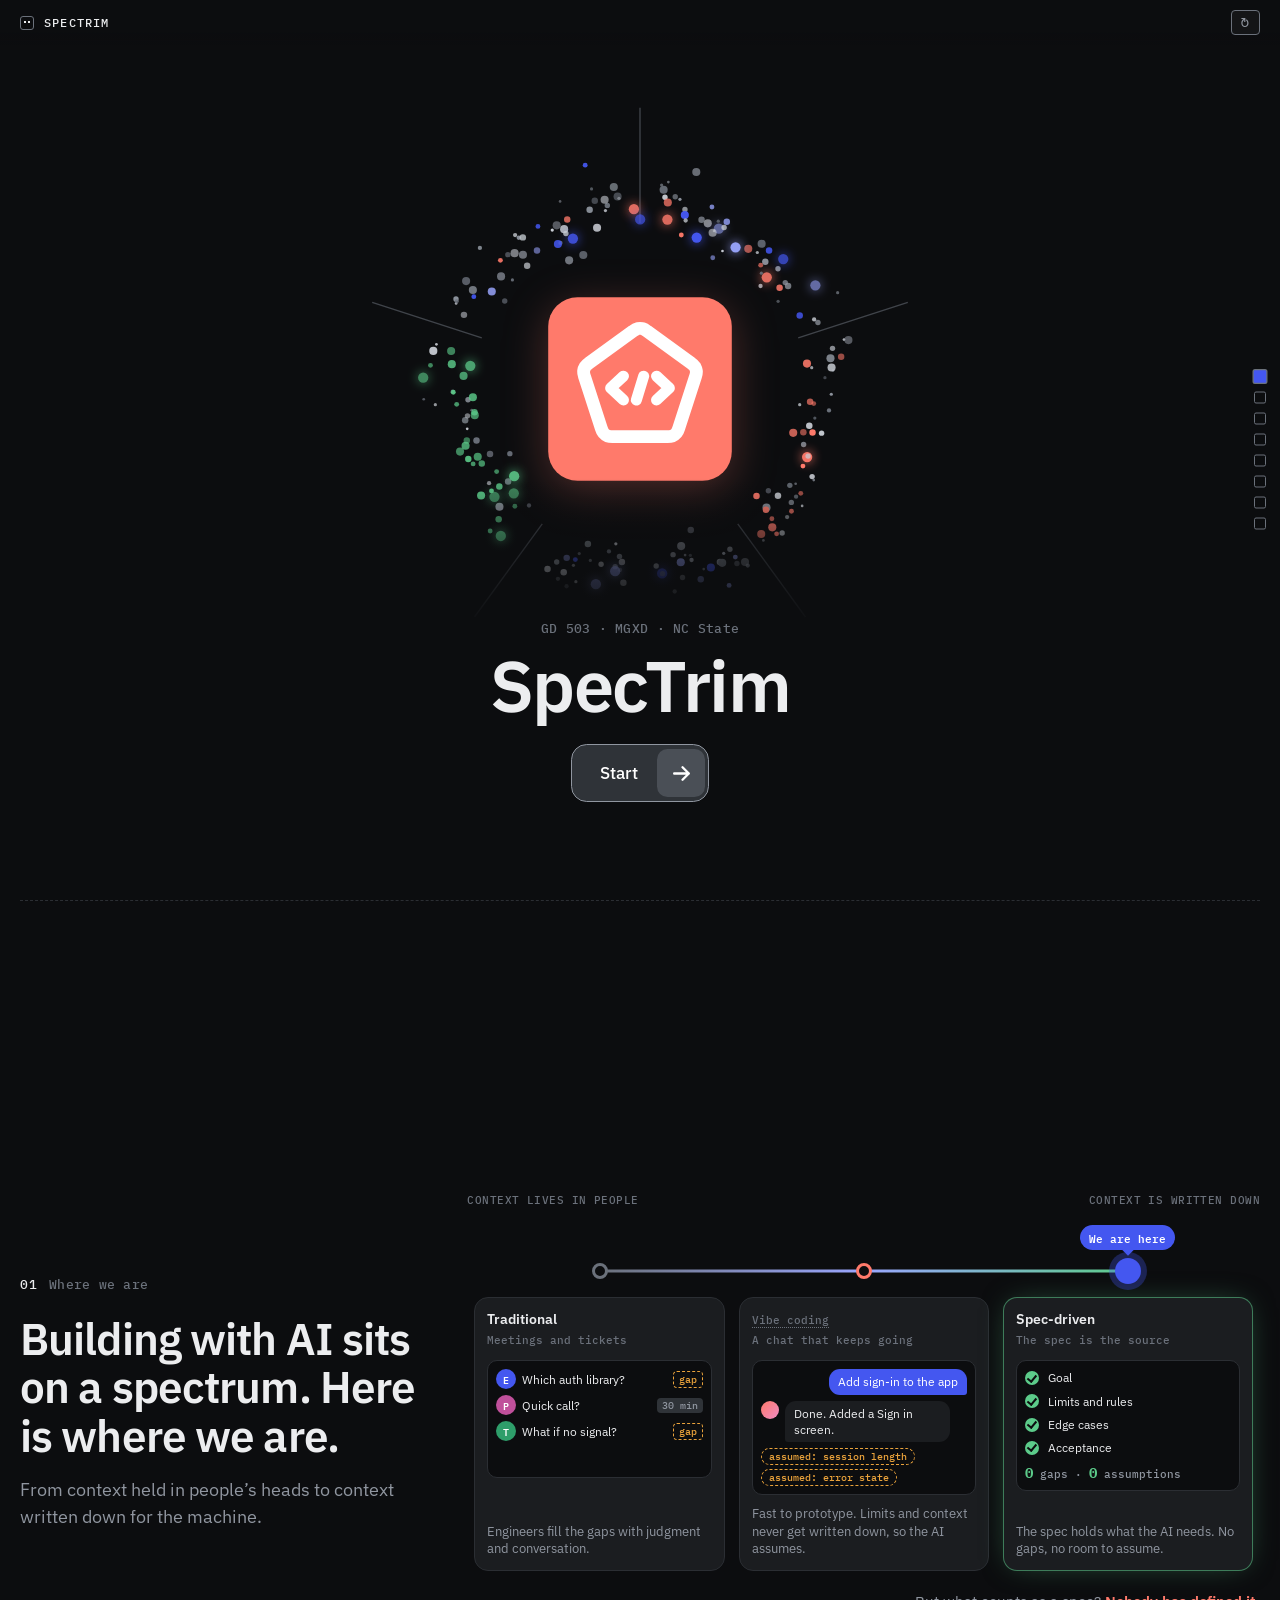
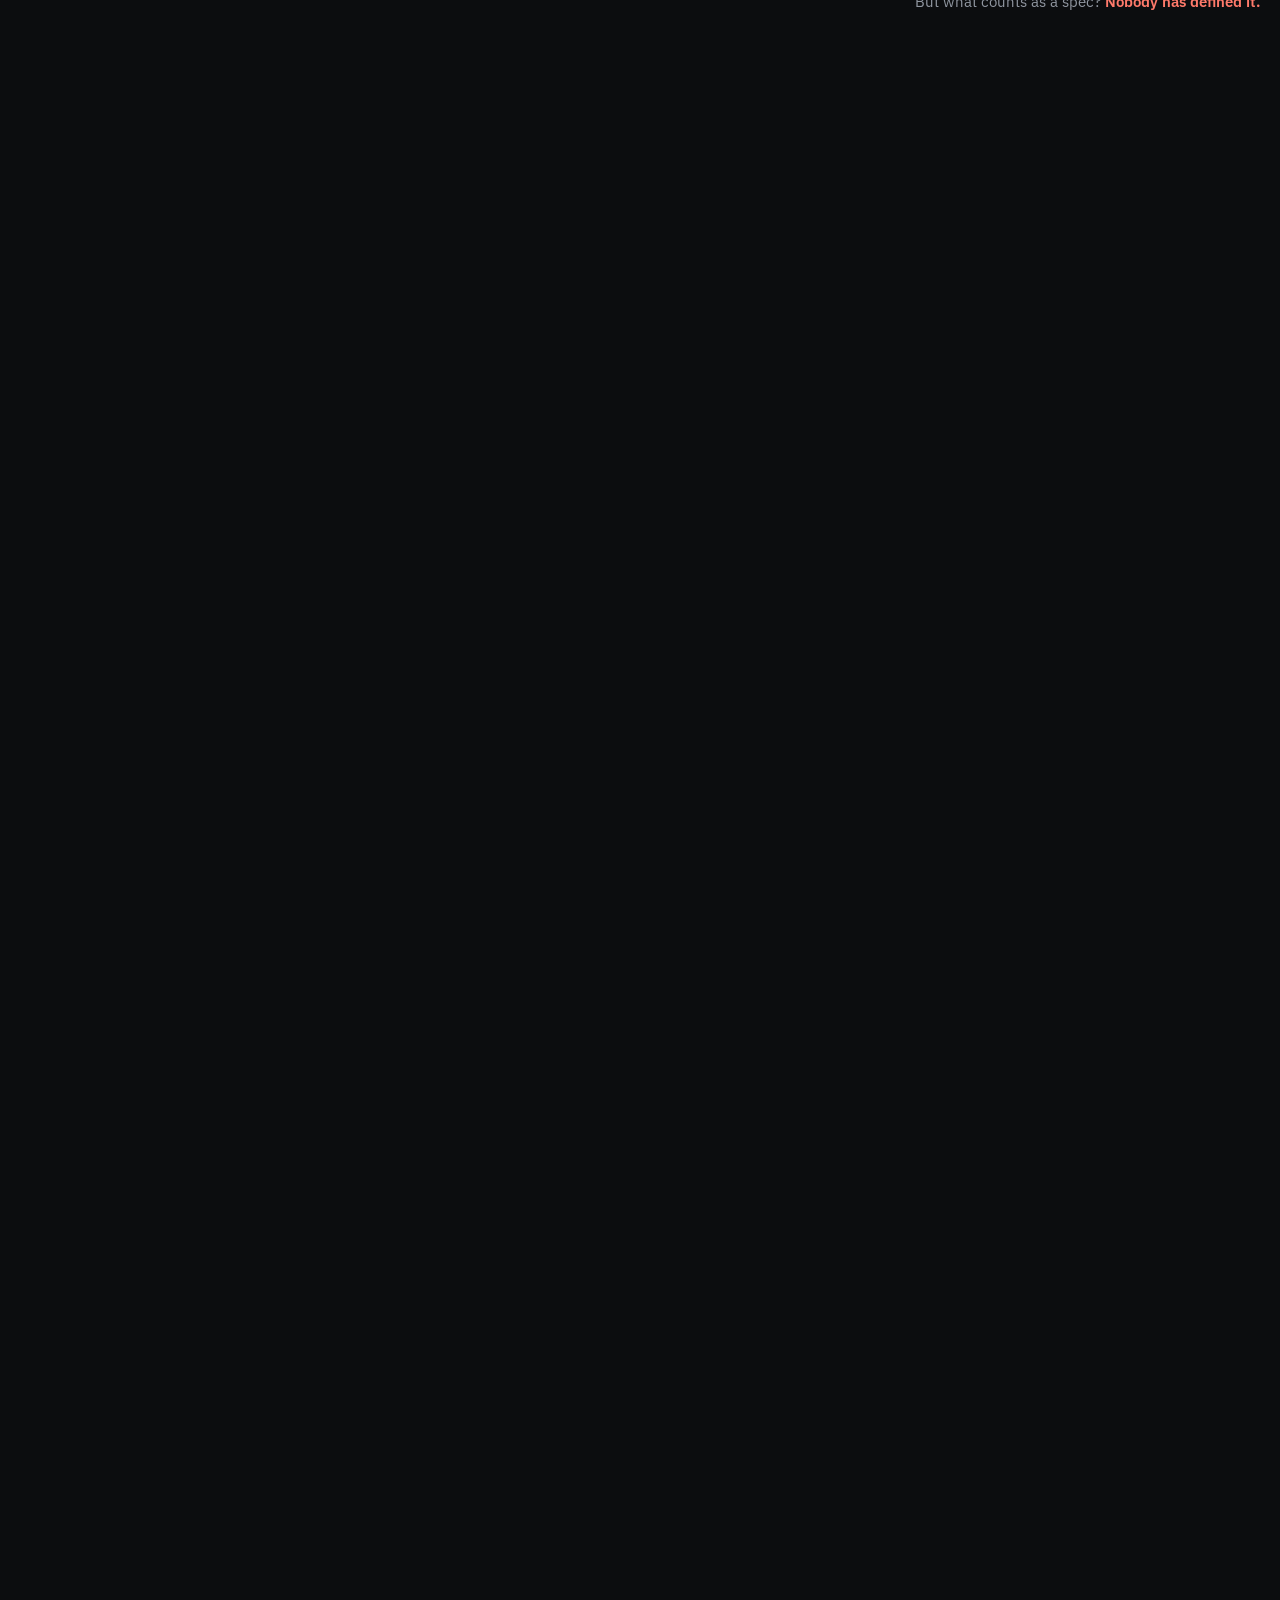
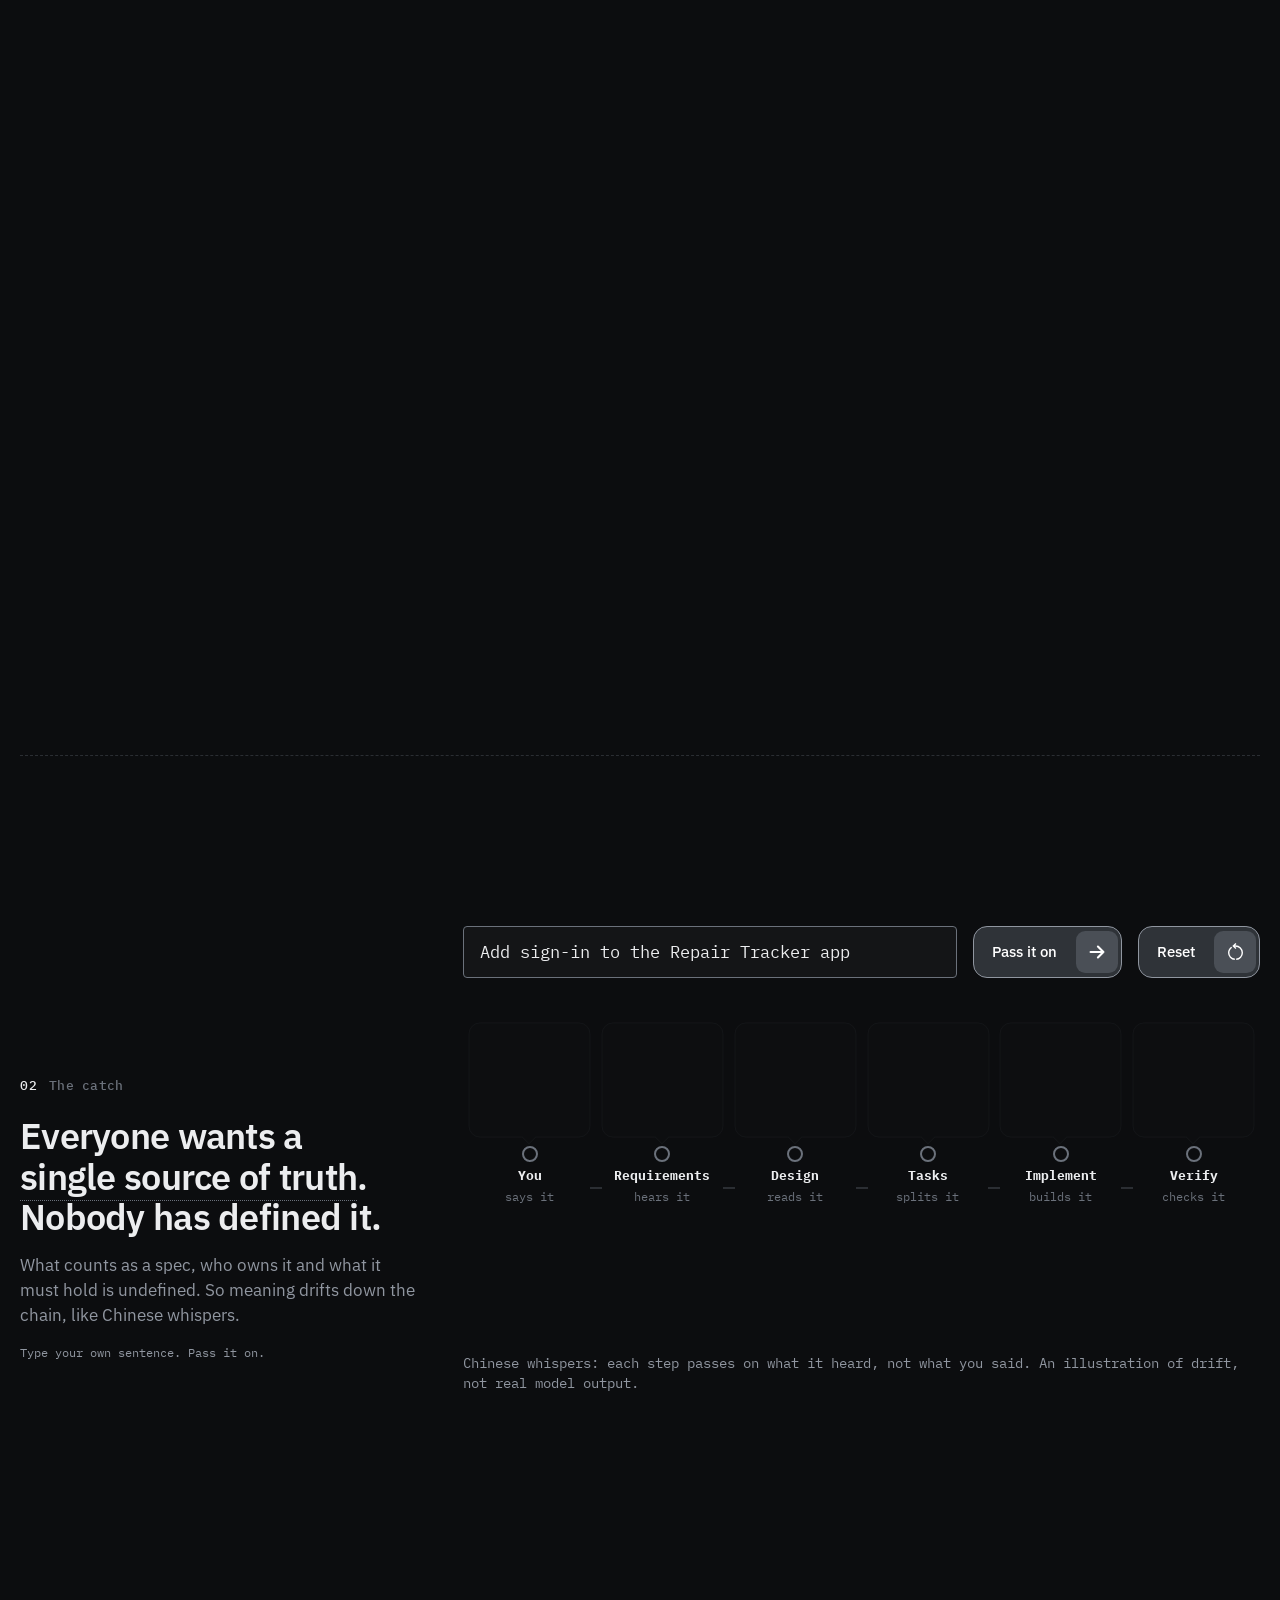
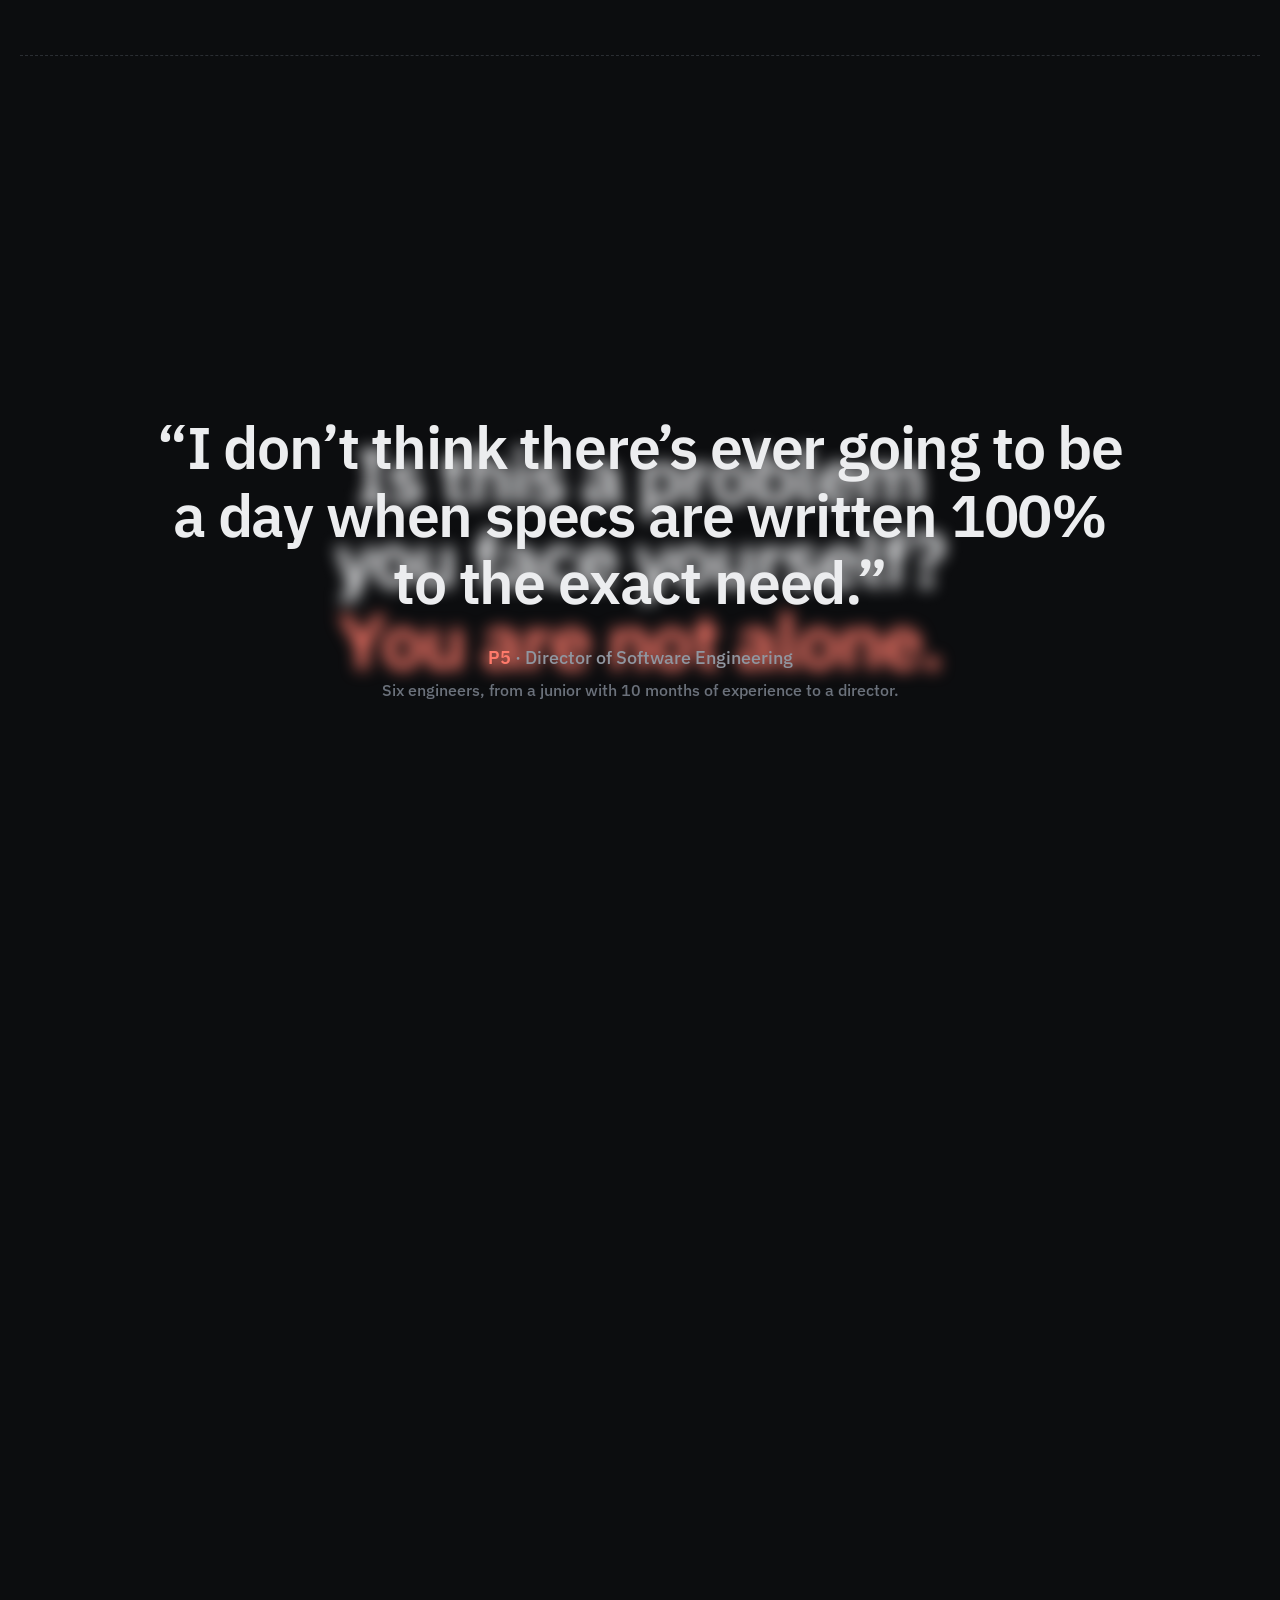
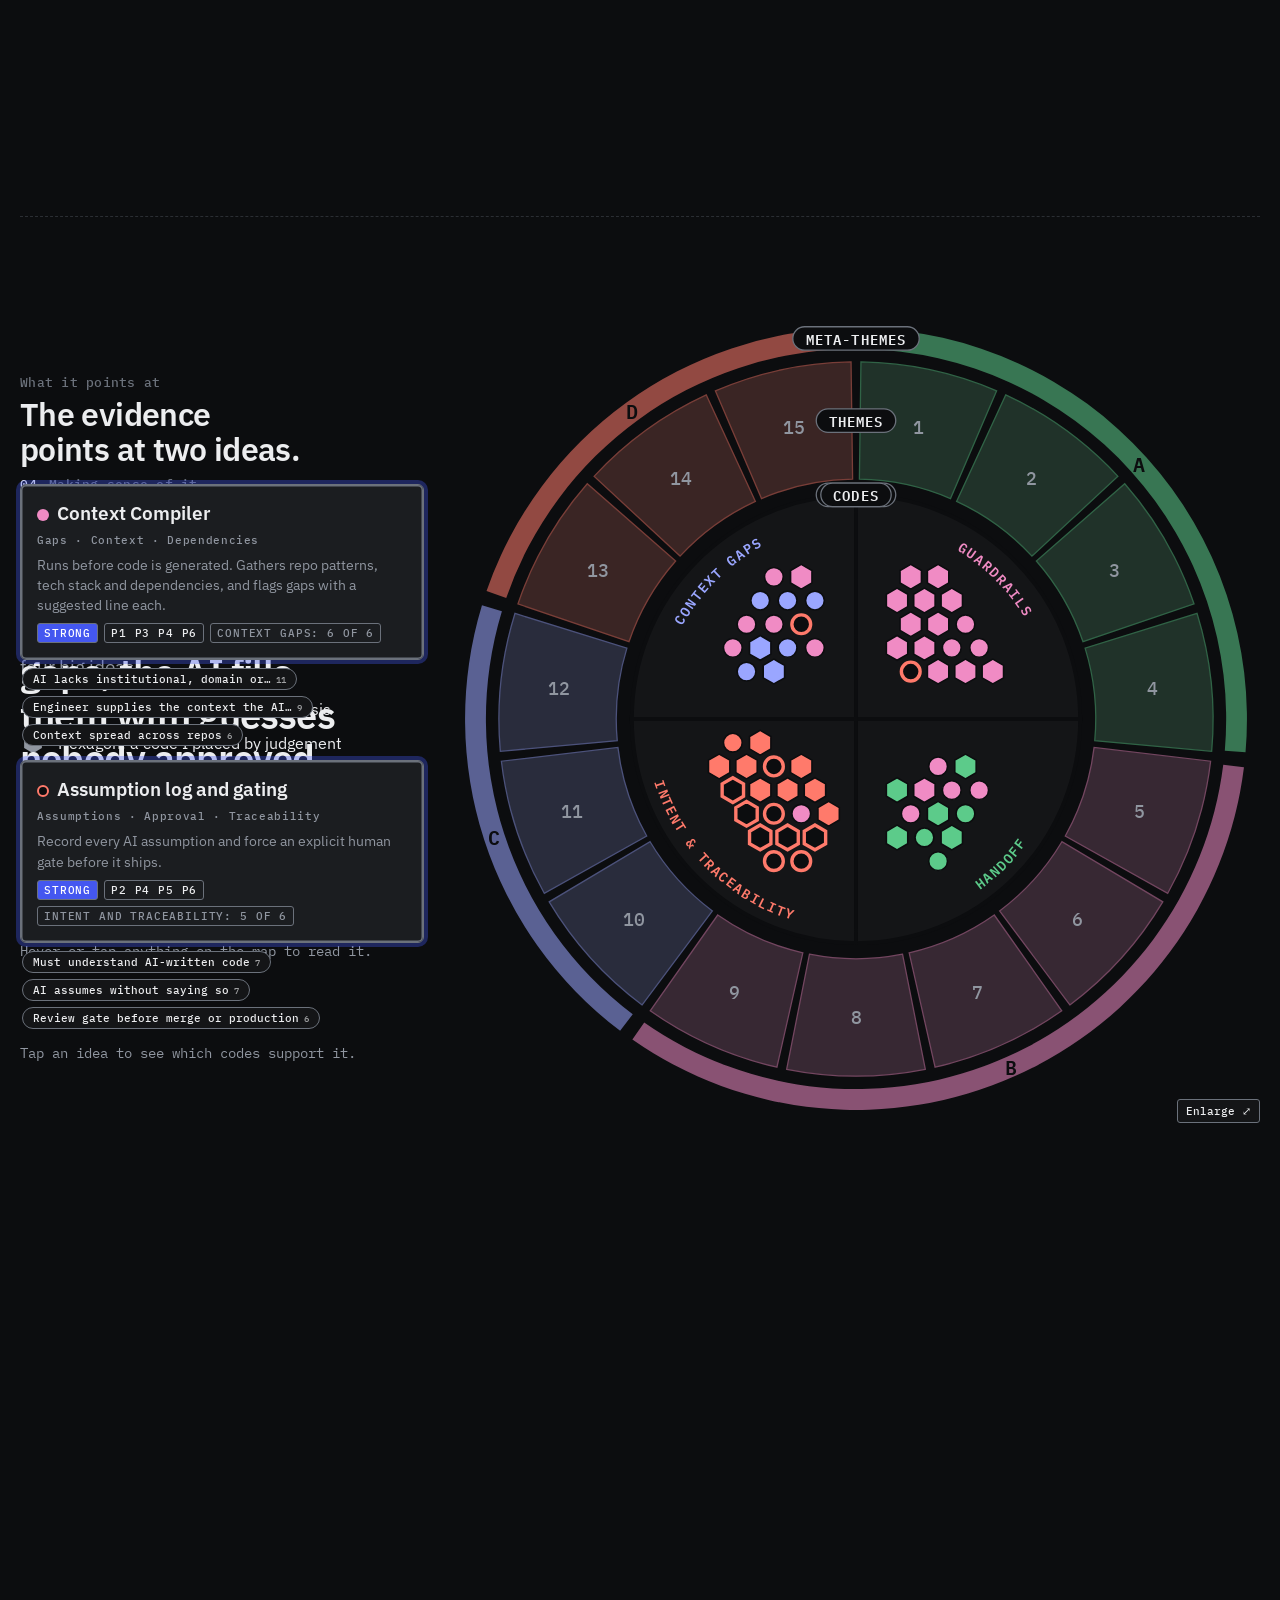
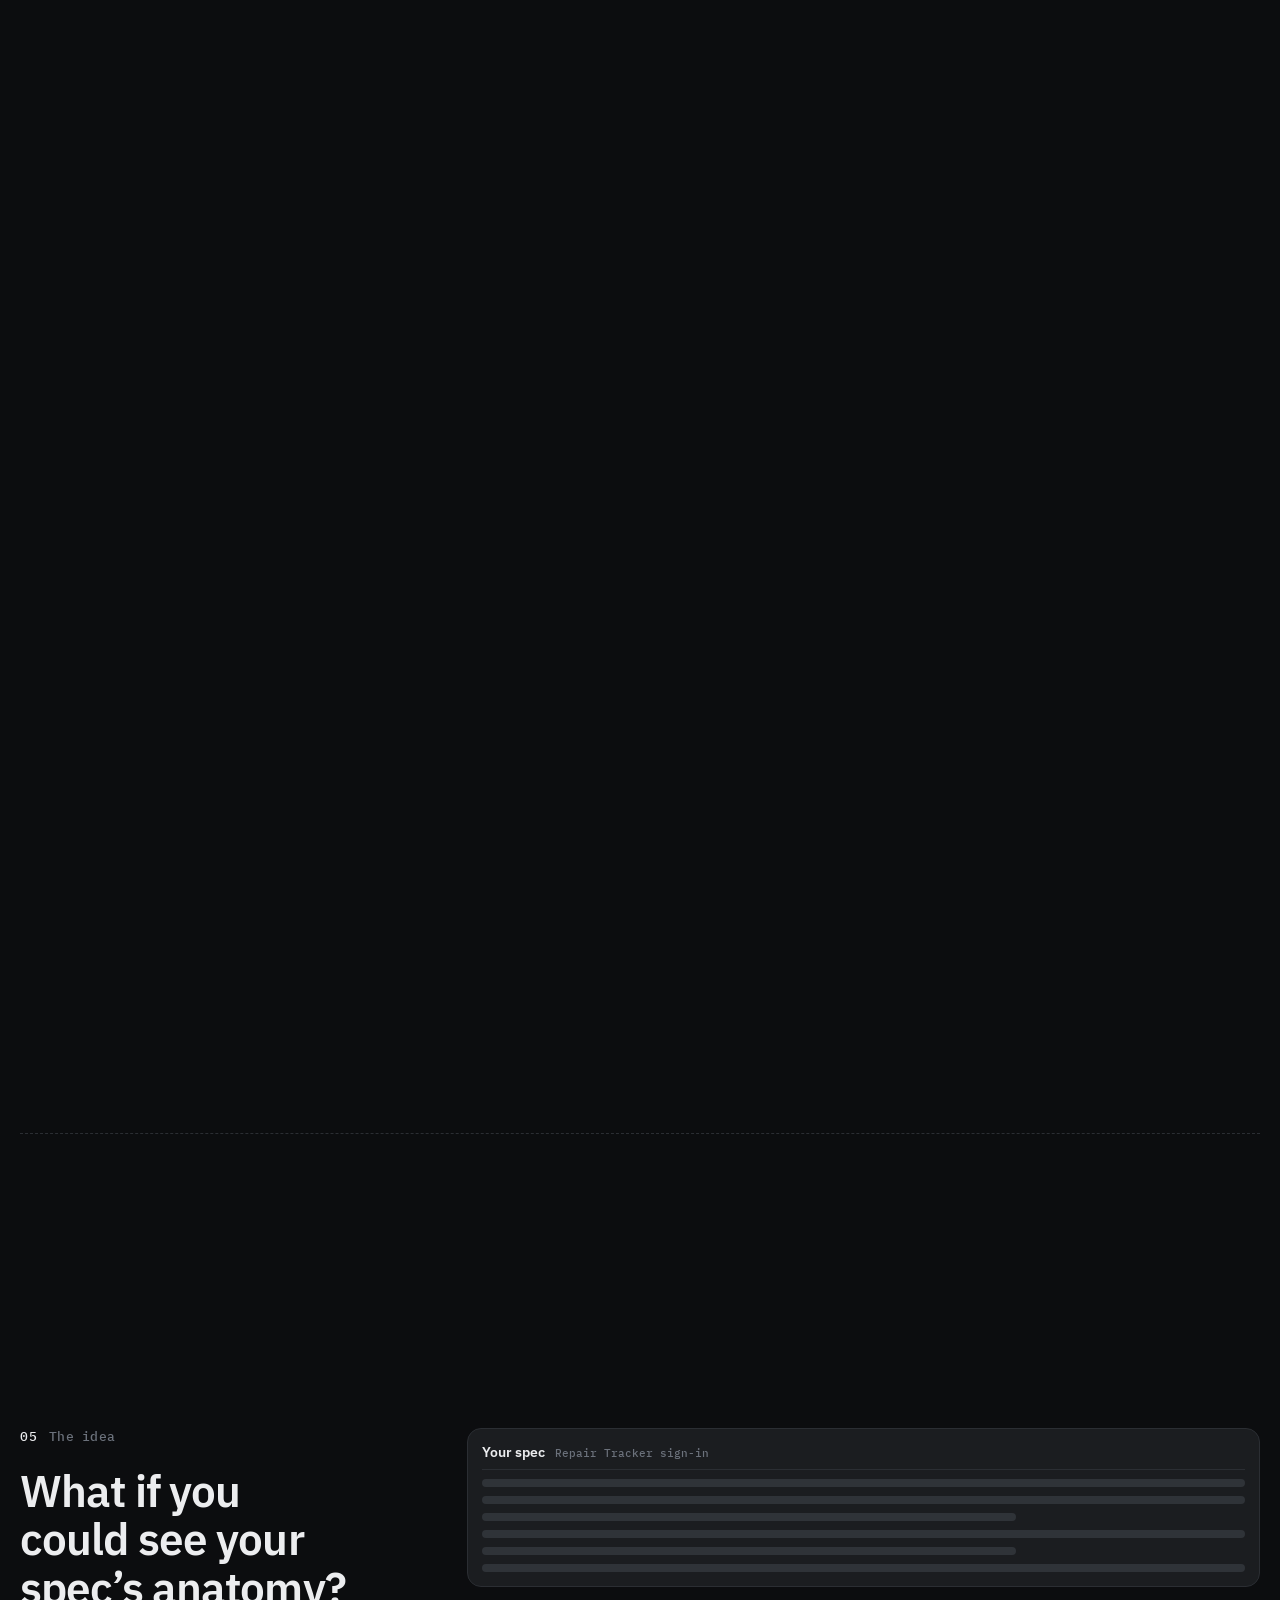
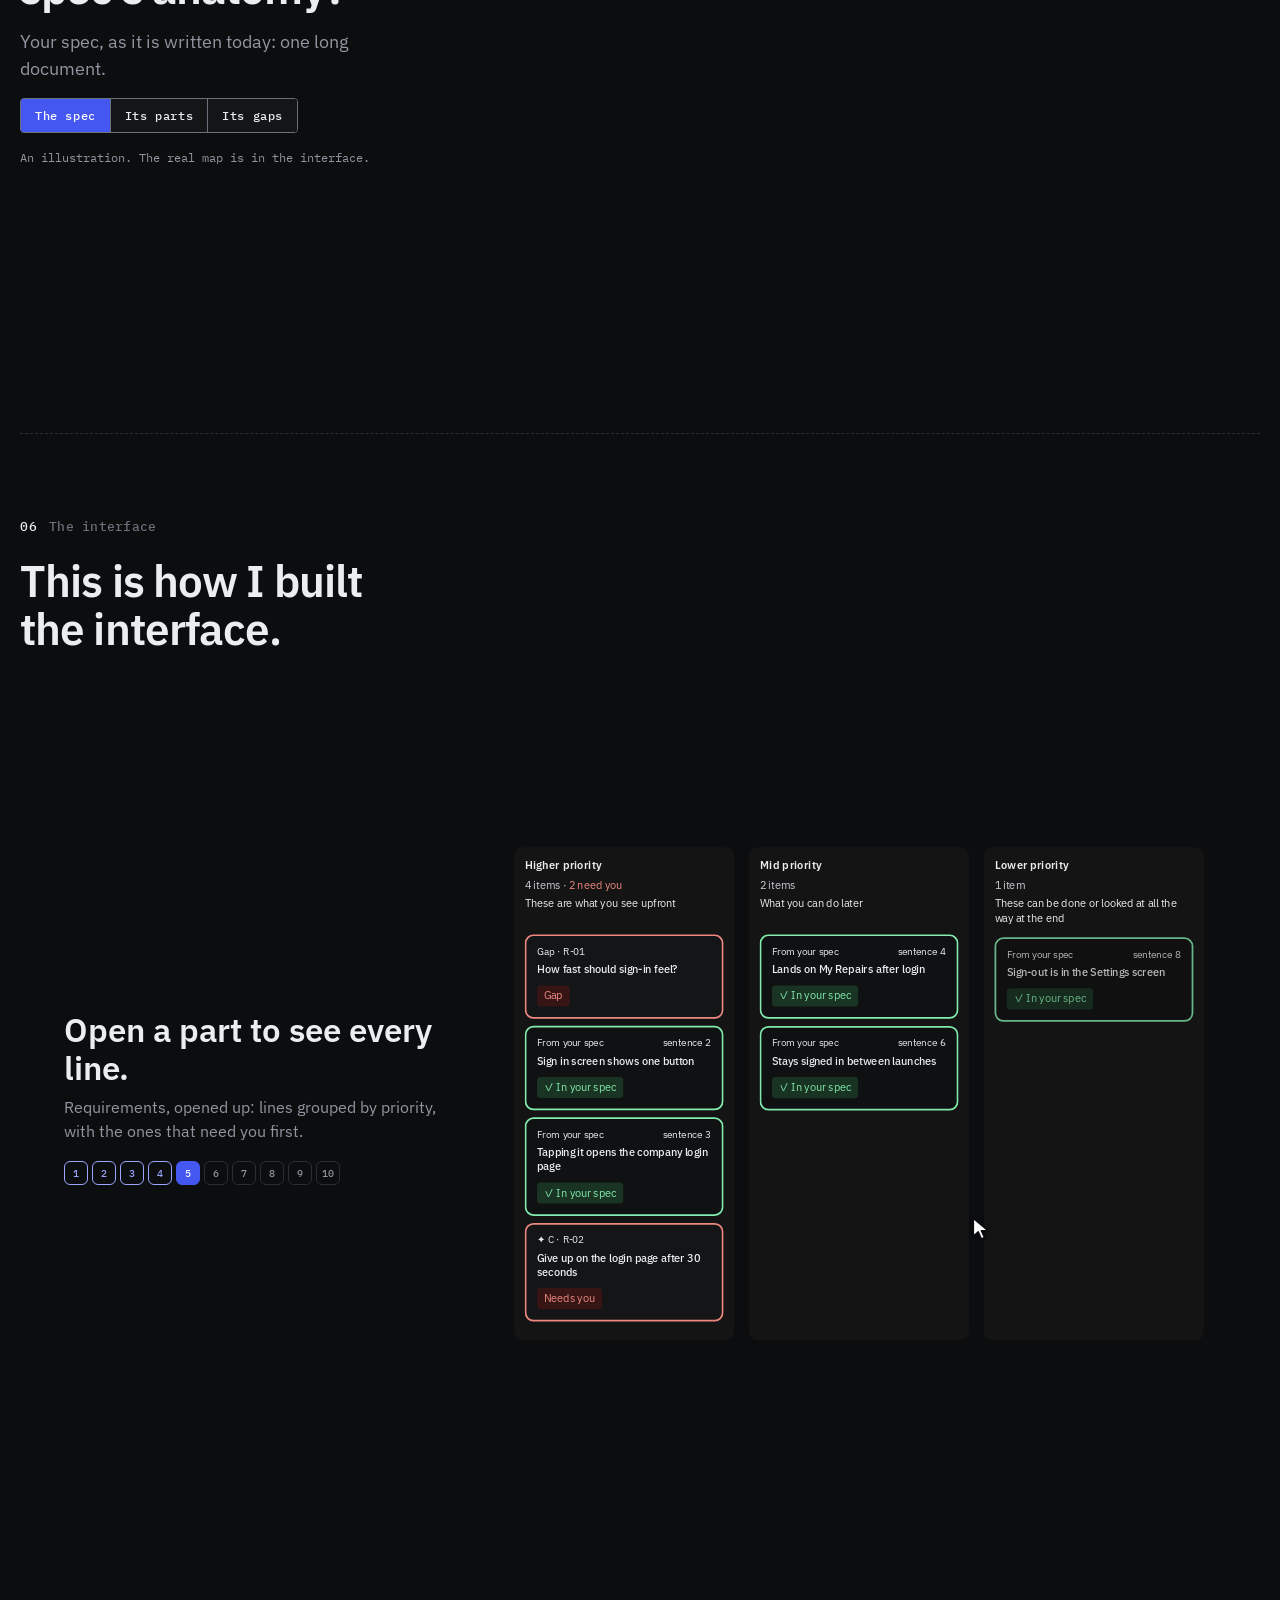
==== commit 0e43c2cb: "Use Material Symbols restart_alt icon for the Reset button Co-Authored-By: Claude Opus 5.5 <noreply@" ====
--- a/index.html
+++ b/index.html
@@ -1057,6 +1057,9 @@
 #b0 .btn:not(#rfb):not(.x):not(#evx):not(#fbx){--bh:58px;font-size:17px;padding-left:28px}
 #b2 .tel-in .btn:not(#rfb):not(.x):not(#evx):not(#fbx){--bh:52px}
 @media (prefers-reduced-motion:reduce){.btn::before,.btn::after{transition:none!important}}
+/* Reset uses Material Symbols restart_alt; drawn width matches the Pass it on arrow (52% box x 16.3/24 = 35.3%) */
+#trs.btn:not(#rfb):not(.x):not(#evx):not(#fbx){--a0:0deg;--a1:-360deg}
+#trs.btn:not(#rfb):not(.x):not(#evx):not(#fbx)::before{-webkit-mask:url("data:image/svg+xml,%3Csvg xmlns='http://www.w3.org/2000/svg' viewBox='160 -862 641 740'%3E%3Cpath d='M451-122q-123-10-207-101t-84-216q0-77 35.5-145T295-695l43 43q-56 33-87 90.5T220-439q0 100 66 173t165 84v60Zm60 0v-60q100-12 165-84.5T741-439q0-109-75.5-184.5T481-699h-20l60 60-43 43-133-133 133-133 43 43-60 60h20q134 0 227 93.5T801-439q0 125-83.5 216T511-122Z'/%3E%3C/svg%3E") center/35.3% auto no-repeat;mask:url("data:image/svg+xml,%3Csvg xmlns='http://www.w3.org/2000/svg' viewBox='160 -862 641 740'%3E%3Cpath d='M451-122q-123-10-207-101t-84-216q0-77 35.5-145T295-695l43 43q-56 33-87 90.5T220-439q0 100 66 173t165 84v60Zm60 0v-60q100-12 165-84.5T741-439q0-109-75.5-184.5T481-699h-20l60 60-43 43-133-133 133-133 43 43-60 60h20q134 0 227 93.5T801-439q0 125-83.5 216T511-122Z'/%3E%3C/svg%3E") center/35.3% auto no-repeat}
 
 #b2 .tel-in{gap:16px}
 .yt-ctl{gap:16px}
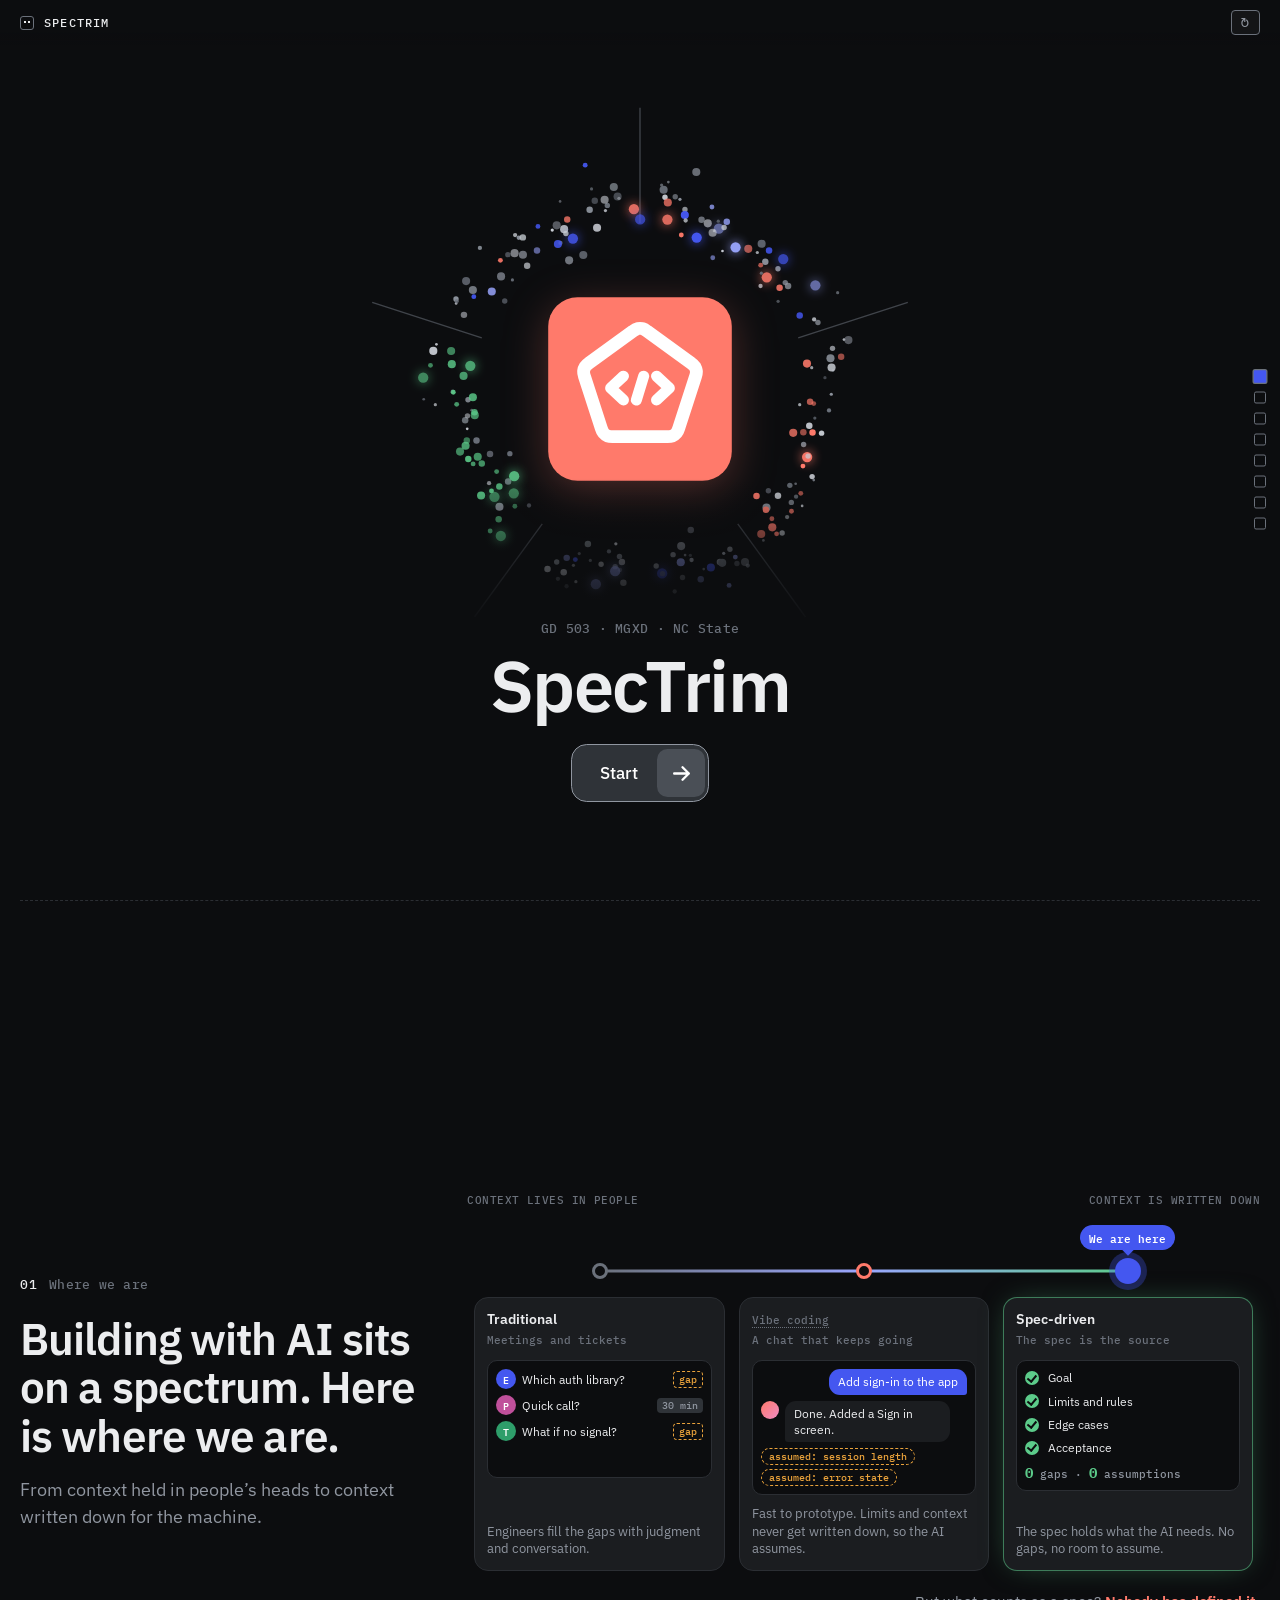
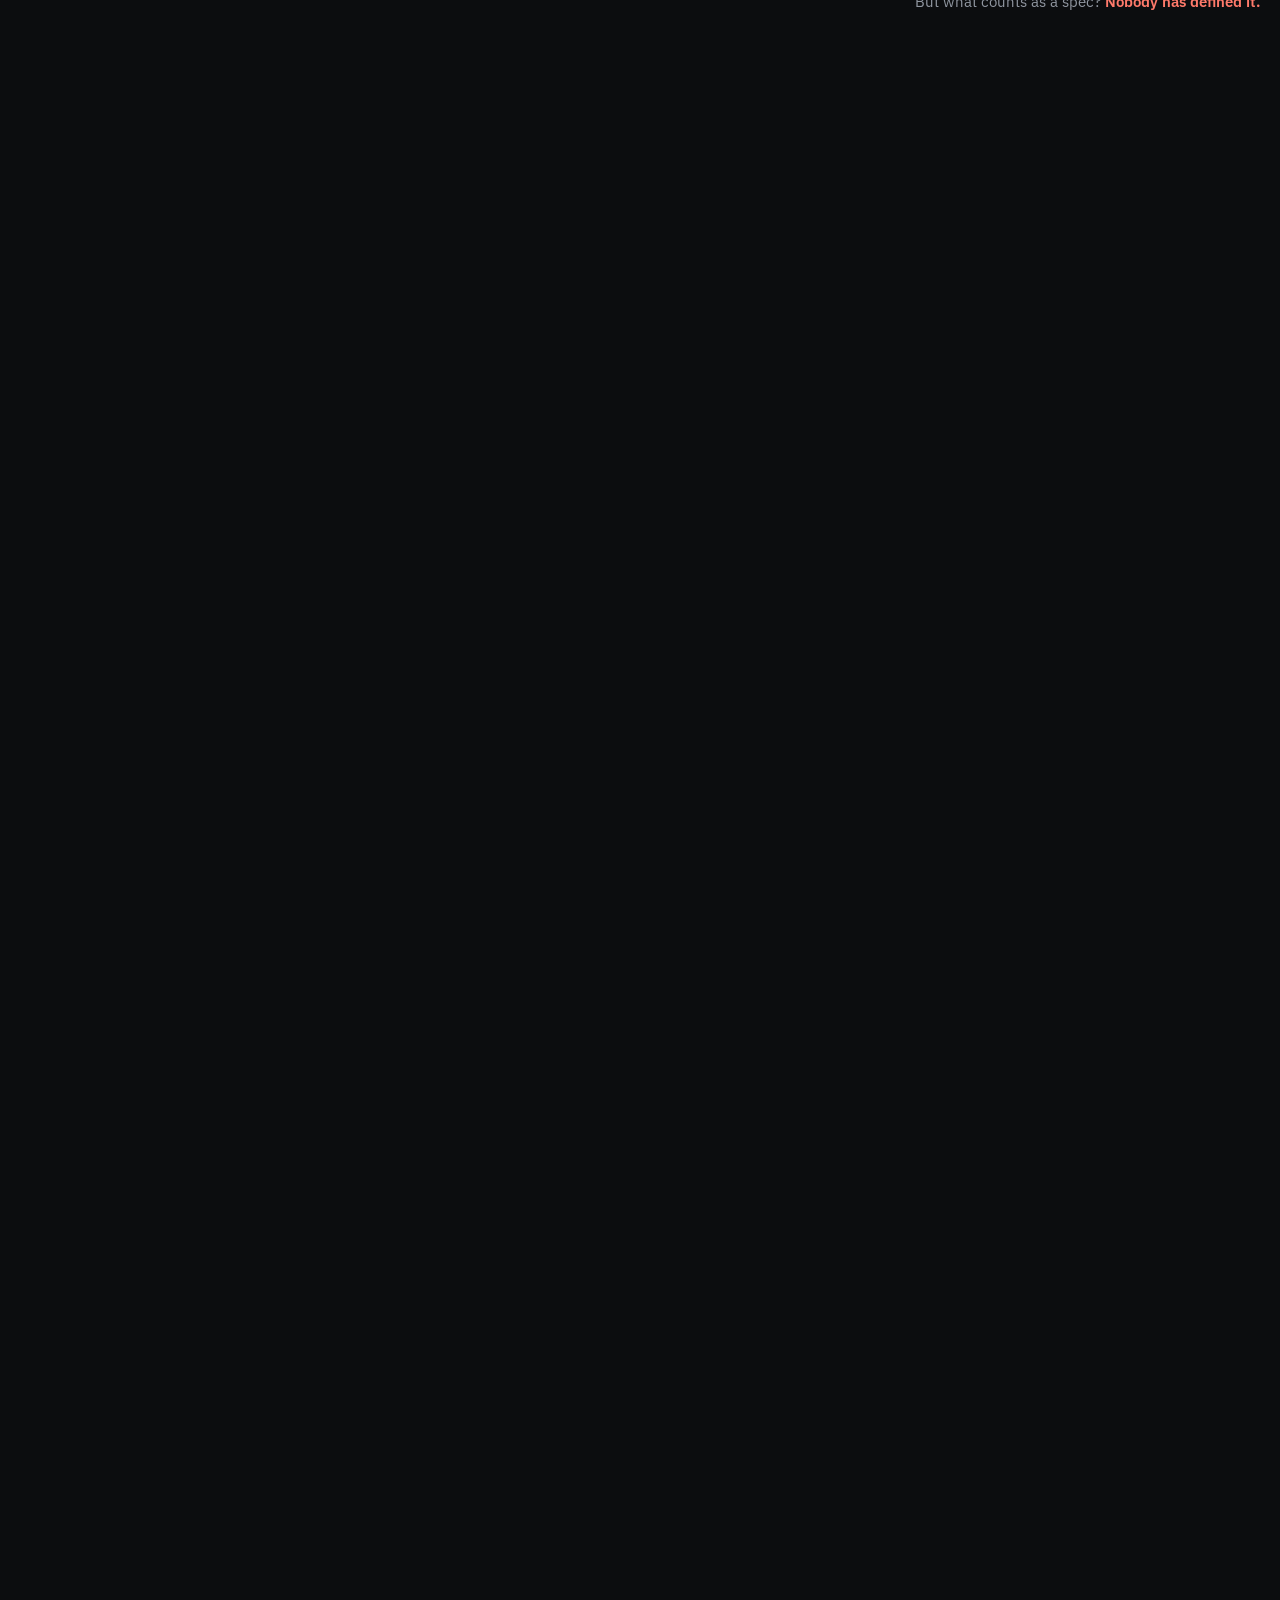
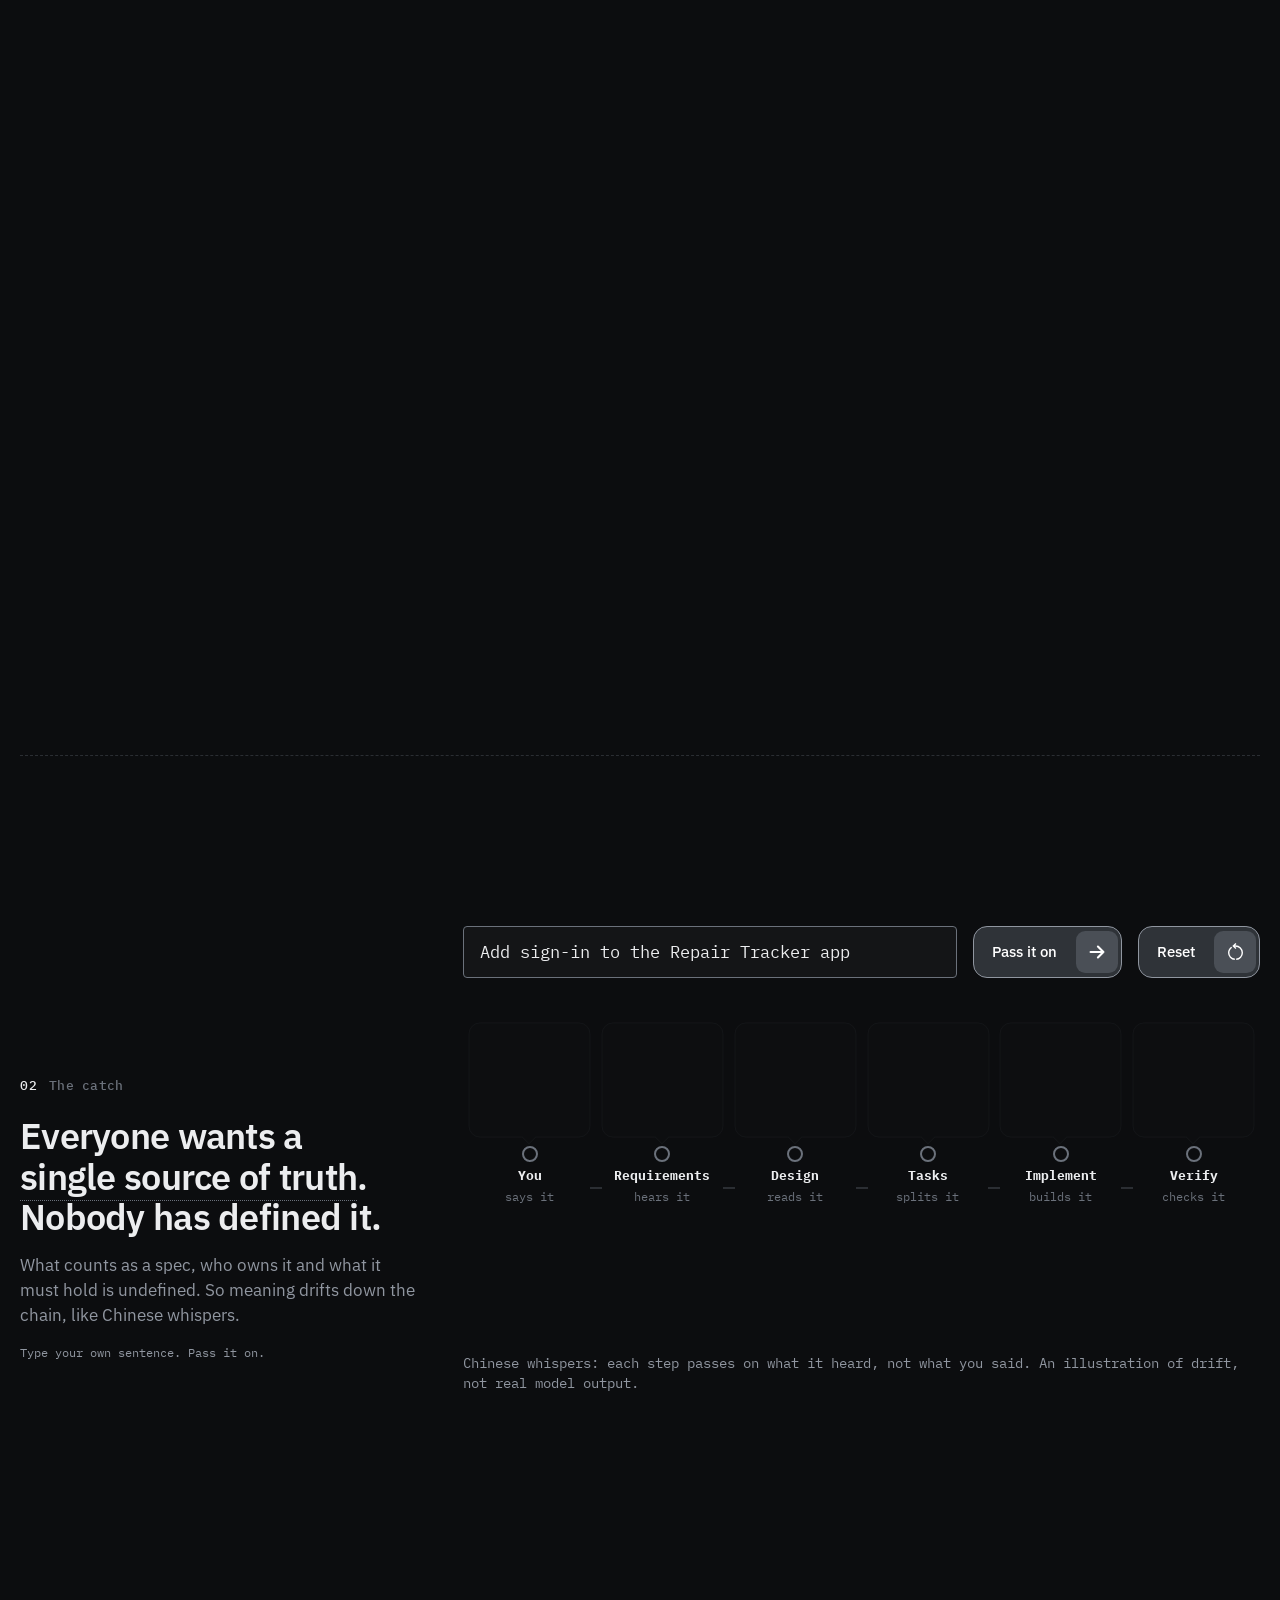
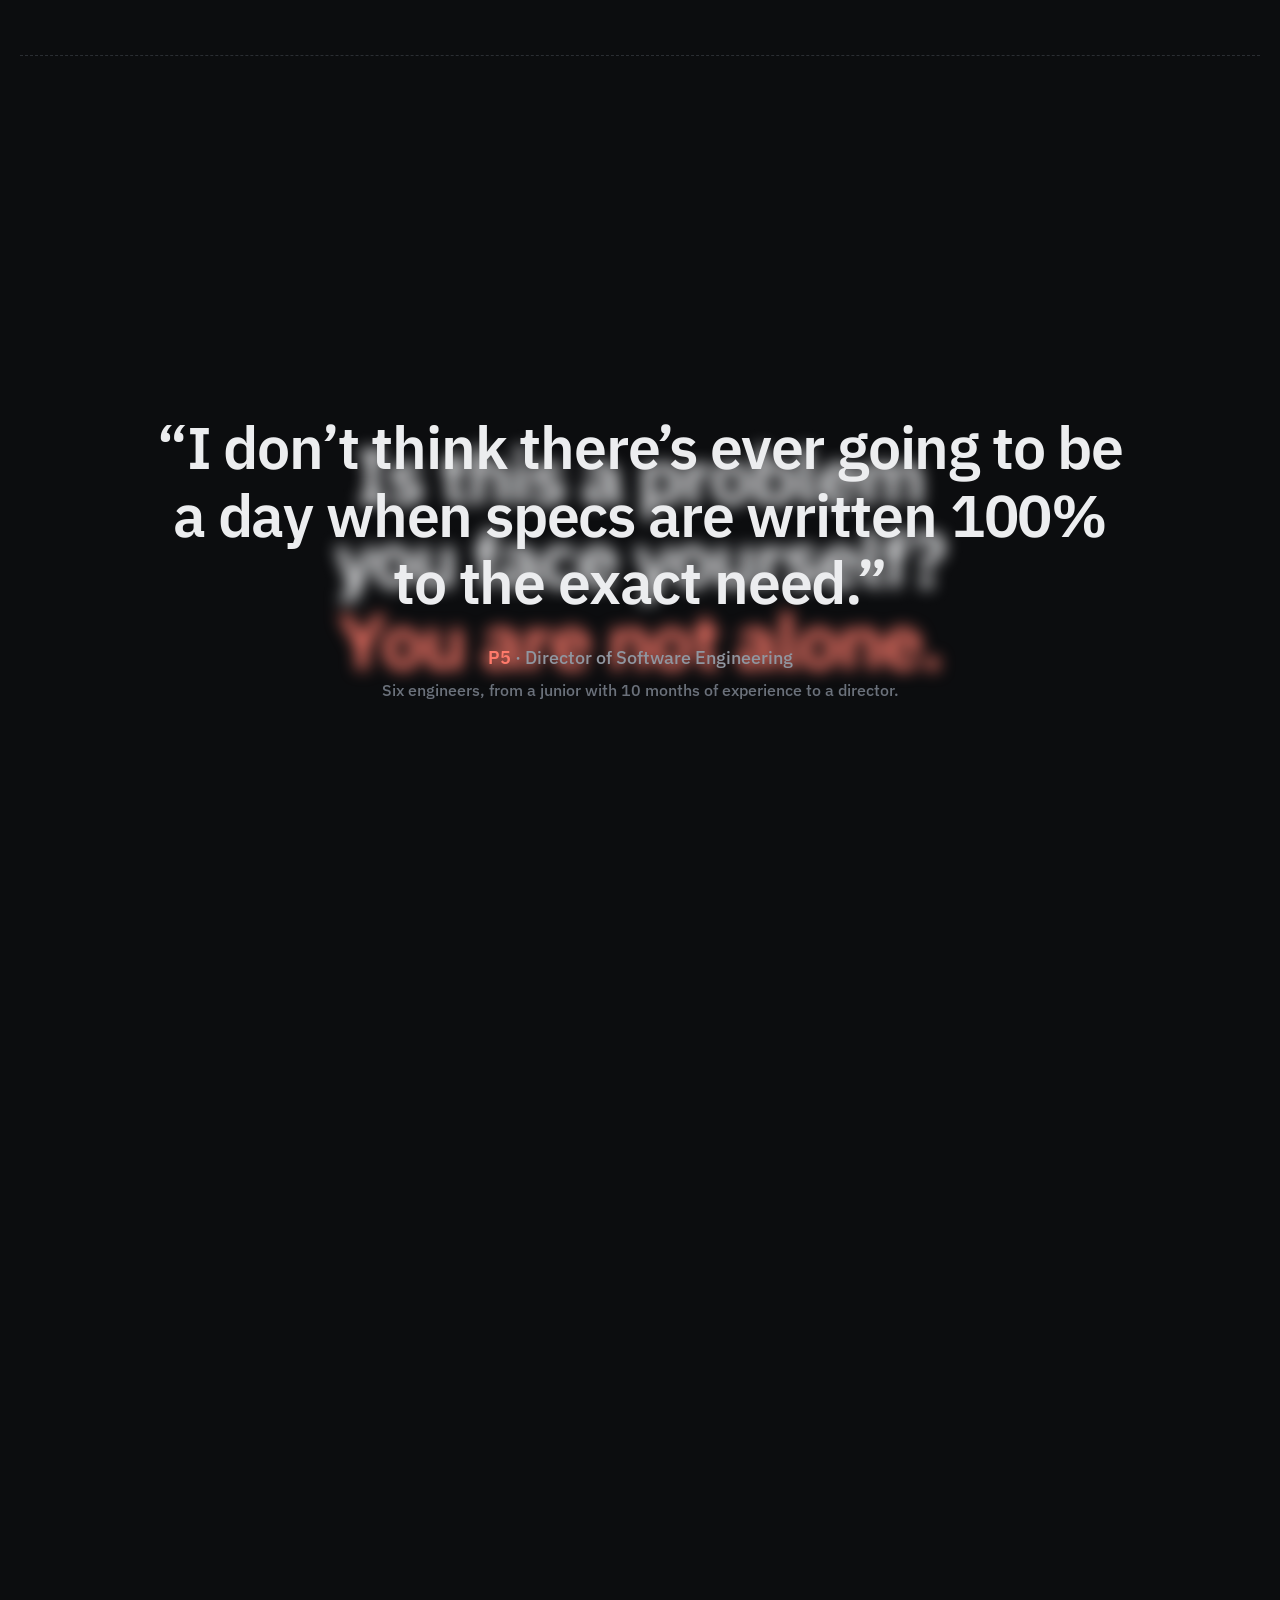
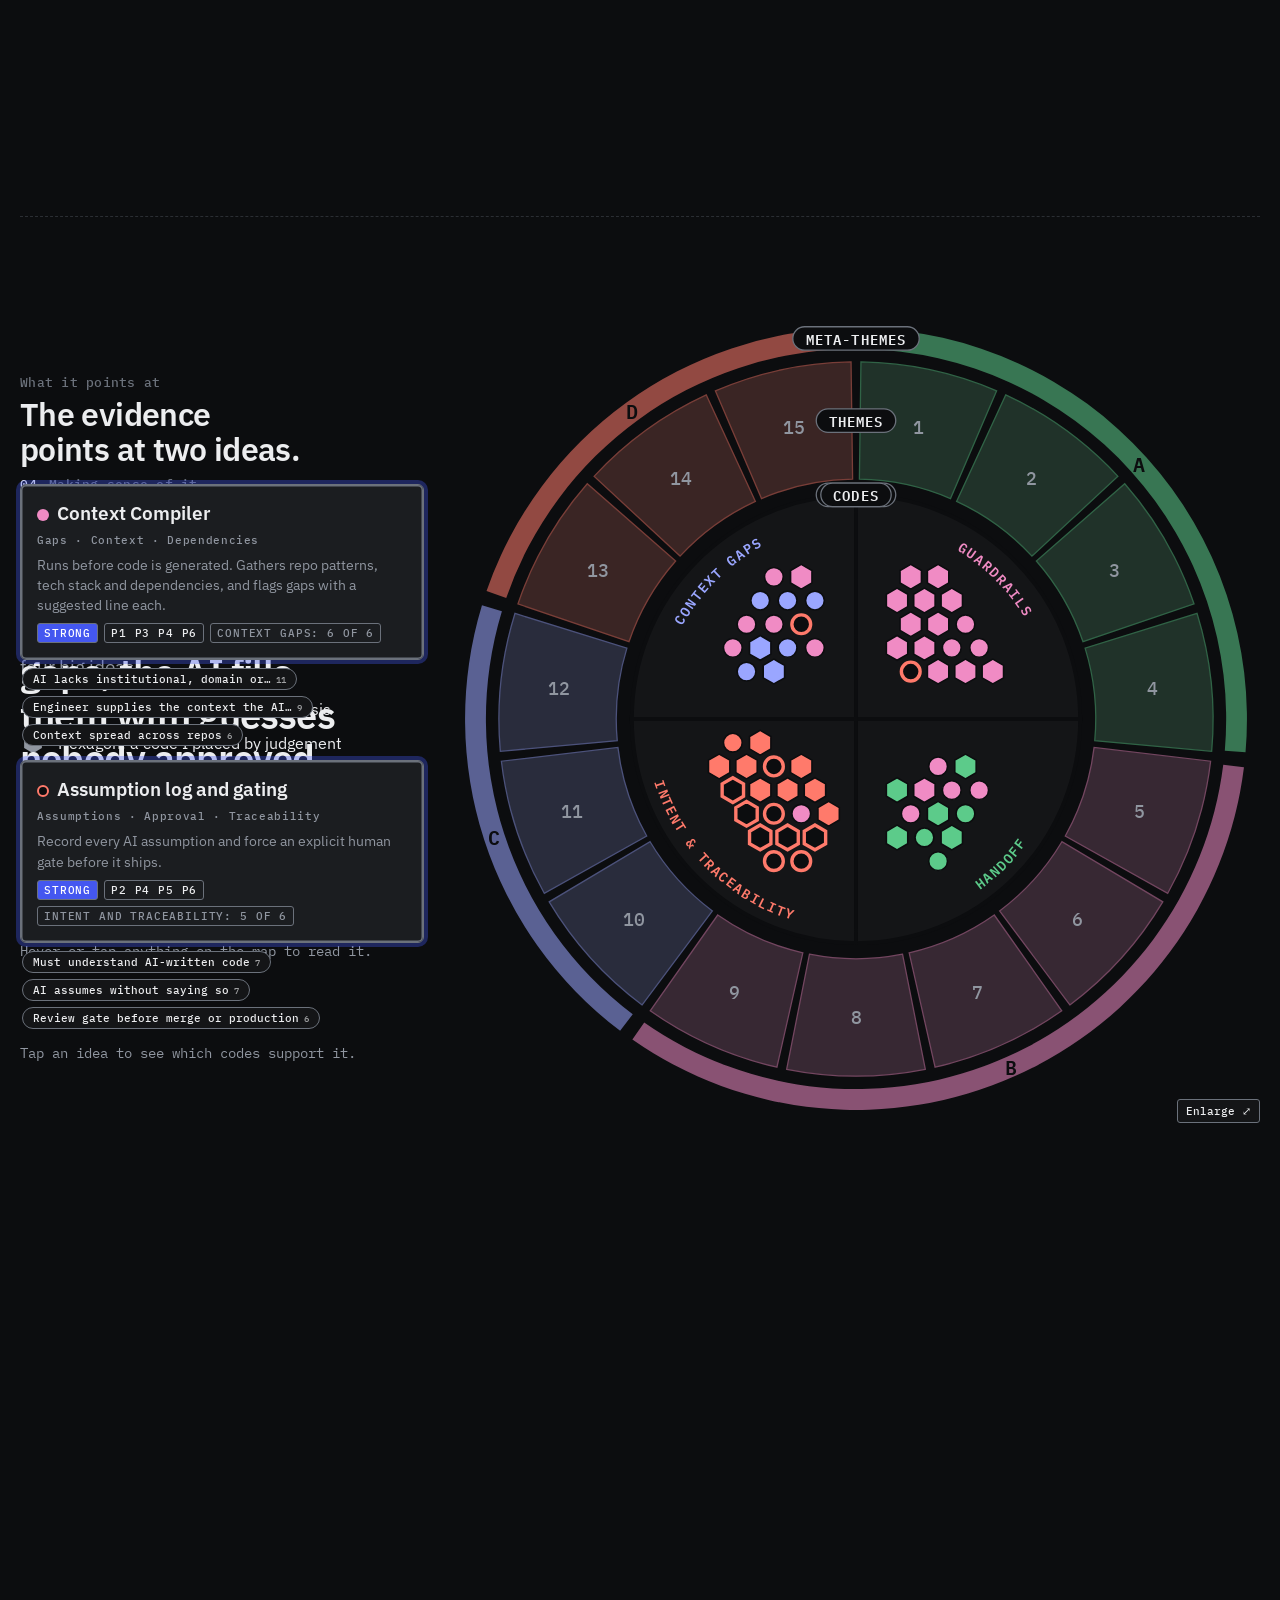
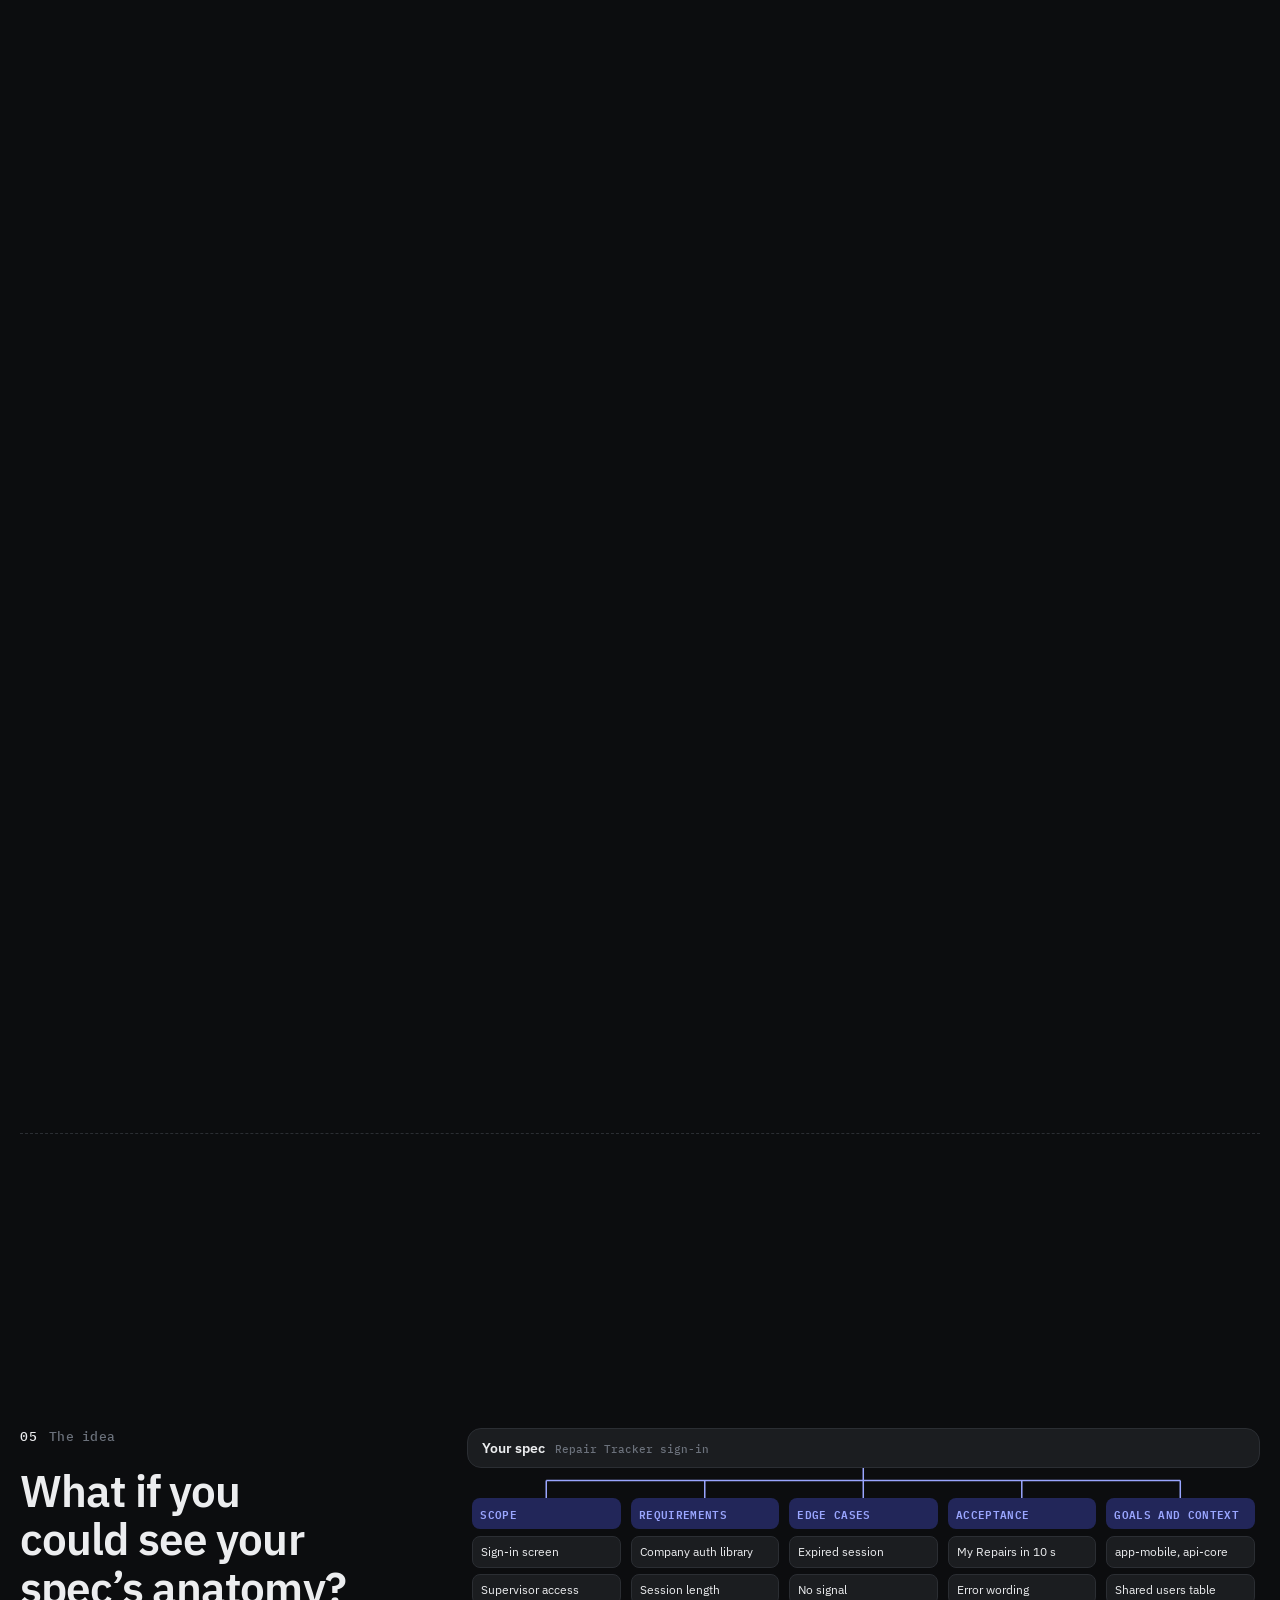
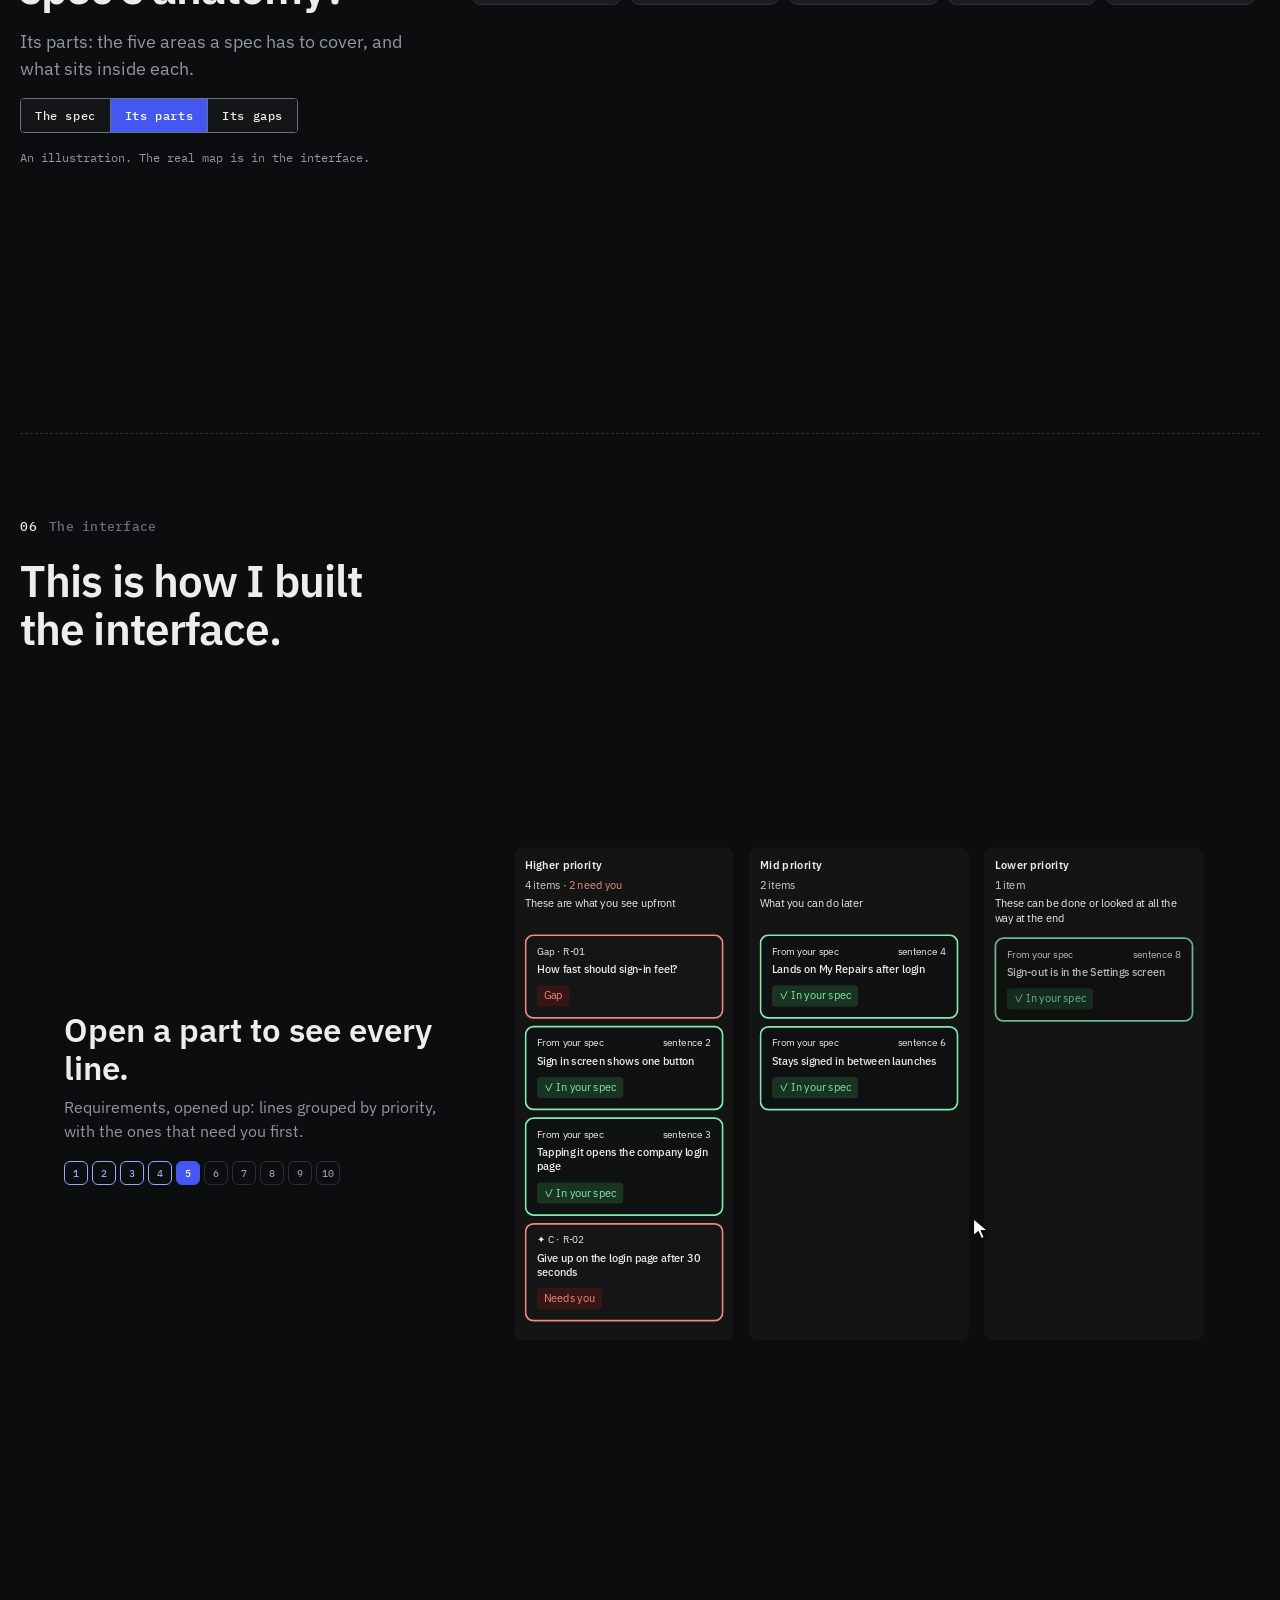
==== commit 51caeec4: "Add cue engine and scroll cue Co-Authored-By: Claude Opus 5.5 <noreply@anthropic.com>" ====
--- a/index.html
+++ b/index.html
@@ -1087,6 +1087,23 @@
 @media (prefers-reduced-motion:reduce){.scn-body,.scn-pad{transition:none!important}}
 .scn-item .scn .sdesc{max-width:none!important}.scn-item .scn{max-width:none!important;width:100%}
 
+/* cues */
+#cue-ptr{position:fixed;inset:0;z-index:50;pointer-events:none}
+#cue-scroll{position:fixed;left:50%;bottom:calc(56px + env(safe-area-inset-bottom,0px));transform:translateX(-50%);z-index:49;pointer-events:none;opacity:0;transition:opacity .3s;width:22px;height:34px}
+#cue-scroll.on{opacity:.85}
+#cue-scroll .cm{position:absolute;inset:0;border:1.5px solid var(--ink2);border-radius:11px}
+#cue-scroll .cm i{position:absolute;left:50%;top:7px;width:3px;height:7px;margin-left:-1.5px;border-radius:2px;background:var(--ink2)}
+#cue-scroll.on .cm i{animation:cue-wheel 1.4s ease-in-out infinite}
+#cue-scroll .cs{display:none}
+.cue-touch #cue-scroll .cm{display:none}
+.cue-touch #cue-scroll .cs{display:block;position:absolute;inset:0}
+.cue-touch #cue-scroll .cs:before{content:"";position:absolute;left:50%;top:4px;bottom:4px;width:2px;margin-left:-1px;border-radius:1px;background:linear-gradient(to top,var(--ink2),transparent);opacity:.6}
+.cue-touch #cue-scroll .cs i{position:absolute;left:50%;bottom:2px;width:14px;height:14px;margin-left:-7px;border-radius:50%;background:var(--ink2)}
+.cue-touch #cue-scroll.on .cs i{animation:cue-swipe 1.4s ease-in-out infinite}
+@keyframes cue-wheel{0%{transform:translateY(0);opacity:1}70%{transform:translateY(10px);opacity:0}100%{transform:translateY(0);opacity:0}}
+@keyframes cue-swipe{0%{transform:translateY(0);opacity:1}70%{transform:translateY(-22px);opacity:0}100%{transform:translateY(0);opacity:0}}
+@media (prefers-reduced-motion:reduce){#cue-scroll,#cue-scroll .cm i,#cue-scroll .cs i{animation:none!important;transition:none!important}}
+
 </style>
 <style>
 .bubble{width:auto;max-width:100%;text-align:center}
@@ -2410,6 +2427,46 @@
   function to(i){i=clamp(i,0,3);const r=sc.getBoundingClientRect();goY(r.top+scrollY-64+C[i]*span())}
   ['--t1','--ta','--tb','--tc','--td'].forEach(k=>sc.style.setProperty(k,0));cur=0;upd();
   REG[IX('bS1')]={n:4,get:()=>Math.max(cur,0),set:to}})();
+
+/* cues: wordless idle cues (ghost-cursor demos plug in via CUE.demo, scroll cue lives here) */
+const CUE={done:new Set(),idleMs:4000,demoMs:2500,demo:{},cancel(){}};
+(function(){
+const root=document.documentElement;
+if(matchMedia('(pointer:coarse)').matches)root.classList.add('cue-touch');
+const sc=document.createElement('div');sc.id='cue-scroll';sc.setAttribute('aria-hidden','true');
+sc.innerHTML='<span class="cm"><i></i></span><span class="cs"><i></i></span>';
+const pt=document.createElement('div');pt.id='cue-ptr';pt.setAttribute('aria-hidden','true');
+document.body.appendChild(sc);document.body.appendChild(pt);
+let idle=0,demoT=0,running=null,lx=null,ly=null;
+const curId=()=>beats[cur]?beats[cur].id:'';
+function hideScroll(){sc.classList.remove('on')}
+function arm(){clearTimeout(idle);idle=setTimeout(onIdle,CUE.idleMs)}
+function finish(id){clearTimeout(demoT);if(!running||running.id!==id)return;running=null;pt.className='';pt.innerHTML='';CUE.done.add(id);arm()}
+function onIdle(){
+  if(document.hidden){arm();return}
+  const id=curId();
+  if(CUE.demo[id]&&!CUE.done.has(id)){
+    const r=running={id,stop:null};
+    r.stop=CUE.demo[id]({layer:pt,reduce,touch:root.classList.contains('cue-touch'),done:()=>finish(id)})||null;
+    demoT=setTimeout(()=>finish(id),CUE.demoMs);
+    return}
+  if(id==='b12')return;                 /* last section: never */
+  if(id==='b2'&&!tdone){idle=setTimeout(onIdle,500);return}   /* wait for the Pass it on chain */
+  sc.classList.add('on')}
+function cancel(){
+  clearTimeout(demoT);hideScroll();
+  if(running){const r=running;running=null;try{r.stop&&r.stop()}catch(e){}pt.className='';pt.innerHTML='';CUE.done.add(r.id)}
+  arm()}
+CUE.cancel=cancel;
+['pointerdown','wheel','keydown','touchstart','scroll'].forEach(t=>window.addEventListener(t,cancel,{capture:true,passive:true}));
+window.addEventListener('pointermove',e=>{
+  const far=lx===null||Math.hypot(e.clientX-lx,e.clientY-ly)>8;
+  if(far){lx=e.clientX;ly=e.clientY;cancel()}},{capture:true,passive:true});
+const mo=new MutationObserver(ms=>{if(ms.some(m=>m.target.classList.contains('active')))cancel()});
+beats.forEach(b=>mo.observe(b,{attributes:true,attributeFilter:['class']}));
+arm();
+})();
+
 const WS={"h":"<div style=\"position: absolute; clip-path: inset(-32px); z-index: 2; top: 0px; left: 0px; width: 571px; height: 600px;\"><div aria-hidden=\"false\" style=\"position: absolute; left: 50%; top: 50%; width: 388px; height: 471px; opacity: 1; text-align: left; visibility: visible; transform: translate(-50%, -50%) scale(1.19745); transform-origin: 50% 50%;\"><div style=\"width: 388px; height: 471px; display: flex; flex-direction: column; gap: 24px; font-family: &quot;IBM Plex Sans&quot;, sans-serif;\"><p style=\"margin: 0px; font-weight: 500; font-size: 28px; line-height: 36px; color: rgb(236, 237, 239);\">Add Spec</p><div style=\"background: rgb(31, 34, 46); border-bottom: 2px solid rgb(58, 62, 69); border-radius: 10px; padding: 16px;\"><div style=\"position: relative; width: 356px;\"><p aria-hidden=\"true\" style=\"margin: 0px; font-size: 16px; line-height: 26px; visibility: hidden;\">Add sign-in to the Repair Tracker mobile app using our company-approved authentication library. When a technician opens the app signed out, they see a Sign in screen with one button. Tapping it opens the company login page. After a successful login the technician returns to the app and lands on My Repairs, which lists the repairs assigned to them. Signed-out users should never see My Repairs. The app should keep the technician signed in between launches. Use the existing navigation and the folder structure under /features. Sign-out goes in the Settings screen.</p><p style=\"margin: 0px; font-size: 16px; line-height: 26px; color: rgb(236, 237, 239); position: absolute; inset: 0px;\">Add sign-in to the Repair Tracker mobile app using our company-approved authentication library. When a technician opens the app signed out, they see a Sign in screen with one button. Tapping it opens the company login page. After a successful login the technician returns to the app and lands on My Repairs, which lists the repairs assigned to them. Signed-out users should never see My Repairs. The app should keep the technician signed in between launches. Use the existing navigation and the folder structure under /features. Sign-out goes in the Settings screen.</p></div></div><div style=\"display: flex; align-items: center;\"><div style=\"display: flex; align-items: center; gap: 10px; height: 41px; padding: 4px 4px 4px 14px; background: rgb(47, 51, 56); border: 1px solid rgb(144, 150, 160); border-radius: 11px; box-sizing: border-box;\"><span style=\"font-weight: 500; font-size: 13px; color: rgb(255, 255, 255); white-space: nowrap;\">Map this spec</span><img decoding=\"async\" src=\"data:image/svg+xml,%3csvg%20preserveAspectRatio='none'%20overflow='visible'%20style='display:%20block;'%20width='34'%20height='33'%20viewBox='0%200%2034%2033'%20fill='none'%20xmlns='http://www.w3.org/2000/svg'%3e%3cg%20id='Icon%20chip'%3e%3crect%20width='34'%20height='33'%20rx='7'%20fill='%234A4F56'/%3e%3cpath%20id='Icon%20&amp;%23194;&amp;%23183;%20chevron'%20d='M14.75%2012L19.25%2016.5L14.75%2021'%20stroke-width='2'%20stroke-linecap='round'%20stroke-linejoin='round'%20stroke='white'/%3e%3c/g%3e%3c/svg%3e\" alt=\"\" width=\"34\" height=\"33\" draggable=\"false\" style=\"display: block;\"></div></div></div></div><div aria-hidden=\"true\" style=\"position: absolute; left: 50%; top: 50%; width: 800px; height: 730px; opacity: 0; text-align: left; visibility: hidden; transform: translate(-50%, -50%) scale(0.670925); transform-origin: 50% 50%;\"><div style=\"width: 800px; height: 730px; transform: scale(1); transform-origin: 587px 42px;\"><div style=\"position: relative; width: 800px; height: 730px; transform: scale(1.78478); transform-origin: 404px 295px;\"><img decoding=\"async\" src=\"[data-uri]\" alt=\"\" draggable=\"false\" style=\"position: absolute; left: 188.53px; top: 68.36px; width: 430.92px; height: 409.83px; opacity: 0; transform: scale(0.9); transform-origin: 50% 50%;\"><svg width=\"800\" height=\"730\" aria-hidden=\"true\" style=\"position: absolute; left: 0px; top: 0px; overflow: visible;\"><line x1=\"404\" y1=\"185\" x2=\"404\" y2=\"23.80000000000001\" stroke=\"#3a3e45\" stroke-width=\"1\" stroke-dasharray=\"161.2\" stroke-dashoffset=\"161.2\"></line><line x1=\"508.6162167924669\" y1=\"261.0081306187558\" x2=\"661.9265272192456\" y2=\"211.19459112551425\" stroke=\"#3a3e45\" stroke-width=\"1\" stroke-dasharray=\"161.19999999999993\" stroke-dashoffset=\"161.19999999999993\"></line><line x1=\"468.65637775217203\" y1=\"383.9918693812442\" x2=\"563.4073604217187\" y2=\"514.4054088744857\" stroke=\"#3a3e45\" stroke-width=\"1\" stroke-dasharray=\"161.20000000000002\" stroke-dashoffset=\"161.20000000000002\"></line><line x1=\"339.34362224782797\" y1=\"383.9918693812442\" x2=\"244.59263957828134\" y2=\"514.4054088744857\" stroke=\"#3a3e45\" stroke-width=\"1\" stroke-dasharray=\"161.19999999999996\" stroke-dashoffset=\"161.19999999999996\"></line><line x1=\"299.3837832075331\" y1=\"261.00813061875573\" x2=\"146.0734727807544\" y2=\"211.1945911255142\" stroke=\"#3a3e45\" stroke-width=\"1\" stroke-dasharray=\"161.19999999999993\" stroke-dashoffset=\"161.19999999999993\"></line></svg><div style=\"position: absolute; left: 195.114px; top: 65.2611px; width: 202.834px; height: 163.64px; transform: rotate(108deg); pointer-events: none;\"><img decoding=\"async\" src=\"[data-uri]\" alt=\"\" draggable=\"false\" class=\"concept-ring\" style=\"display: block; width: 100%; height: 100%; opacity: 0; transform: scale(0.55); animation-delay: 0s; animation-play-state: paused;\"></div><div style=\"position: absolute; left: 454.904px; top: 33.1071px; width: 113.13px; height: 227.948px; transform: rotate(108deg); pointer-events: none;\"><img decoding=\"async\" src=\"[data-uri]\" alt=\"\" draggable=\"false\" class=\"concept-ring\" style=\"display: block; width: 100%; height: 100%; opacity: 0; transform: scale(0.55); animation-delay: -1.3s; animation-play-state: paused;\"></div><div style=\"position: absolute; left: 455.704px; top: 306.571px; width: 244.37px; height: 89.8579px; transform: rotate(108deg); pointer-events: none;\"><img decoding=\"async\" src=\"[data-uri]\" alt=\"\" draggable=\"false\" class=\"concept-ring\" style=\"display: block; width: 100%; height: 100%; opacity: 0; transform: scale(0.55); animation-delay: -2.6s; animation-play-state: paused;\"></div><div style=\"position: absolute; left: 350.121px; top: 369.967px; width: 107.758px; height: 215.742px; transform: rotate(108deg); pointer-events: none;\"><img decoding=\"async\" src=\"[data-uri]\" alt=\"\" draggable=\"false\" class=\"concept-ring\" style=\"display: block; width: 100%; height: 100%; opacity: 0; transform: scale(0.55); animation-delay: -3.9s; animation-play-state: paused;\"></div><div style=\"position: absolute; left: 128.595px; top: 266.322px; width: 203.031px; height: 170.355px; transform: rotate(108deg); pointer-events: none;\"><img decoding=\"async\" src=\"[data-uri]\" alt=\"\" draggable=\"false\" class=\"concept-ring\" style=\"display: block; width: 100%; height: 100%; opacity: 0; transform: scale(0.55); animation-delay: -5.2s; animation-play-state: paused;\"></div><div style=\"position: absolute; left: 210px; top: 200px;\"><div style=\"width: 388px; height: 191px; box-sizing: border-box; padding: 12px; display: flex; flex-direction: column; gap: 10px; background: rgb(20, 21, 23); border: 1px solid rgb(58, 62, 69); border-radius: 16px; filter: drop-shadow(rgba(0, 0, 0, 0.5) 0px 10px 14px); font-family: &quot;IBM Plex Sans&quot;, sans-serif;\"><div style=\"display: flex; flex-direction: column; gap: 2px;\"><div style=\"display: flex; align-items: center; justify-content: space-between;\"><span style=\"font-weight: 600; font-size: 14px; color: rgb(236, 237, 239); white-space: nowrap;\">Your spec</span><span style=\"font-family: &quot;IBM Plex Mono&quot;, monospace; font-weight: 500; font-size: 10px; color: rgb(144, 150, 160); background: rgb(27, 29, 32); border: 1px solid rgb(43, 46, 51); border-radius: 999px; padding: 2px 8px;\">11 lines</span></div><span style=\"font-size: 11px; color: rgb(144, 150, 160);\">Updates as you approve lines.</span></div><p style=\"margin: 0px; flex: 1 1 0%; min-height: 0px; font-size: 12px; color: rgb(144, 150, 160); overflow: hidden; display: -webkit-box; -webkit-line-clamp: 5; -webkit-box-orient: vertical;\">Add sign-in to the Repair Tracker mobile app using our company-approved authentication library. When a technician opens the app signed out, they see a Sign in screen with one button. Tapping it opens the company login page. After a successful login the technician returns to the app and lands on My Repairs, which lists the repairs assigned to them.</p><div style=\"display: flex; gap: 10px;\"><img decoding=\"async\" src=\"data:image/svg+xml,%3csvg%20preserveAspectRatio='none'%20overflow='visible'%20style='display:%20block;'%20width='30'%20height='30'%20viewBox='0%200%2030%2030'%20fill='none'%20xmlns='http://www.w3.org/2000/svg'%3e%3cg%20id='Button%20&amp;%23194;&amp;%23183;%20Open%20working%20spec'%3e%3crect%20x='0.75'%20y='0.75'%20width='28.5'%20height='28.5'%20rx='14.25'%20fill='%2325282C'/%3e%3crect%20x='0.75'%20y='0.75'%20width='28.5'%20height='28.5'%20rx='14.25'%20stroke='%233A3E45'%20stroke-width='1.5'/%3e%3cpath%20id='Icon'%20d='M14.5221%2015.6275C14.676%2015.4716%2014.7529%2015.2836%2014.7529%2015.0637C14.7529%2014.8437%2014.6749%2014.6568%2014.519%2014.503C14.3631%2014.3492%2014.1752%2014.2723%2013.9552%2014.2723C13.7352%2014.2723%2013.5483%2014.3502%2013.3945%2014.5061C13.2407%2014.662%2013.1638%2014.85%2013.1638%2015.0699C13.1638%2015.2899%2013.2418%2015.4768%2013.3977%2015.6306C13.5536%2015.7844%2013.7415%2015.8613%2013.9615%2015.8613C14.1814%2015.8613%2014.3683%2015.7834%2014.5221%2015.6275ZM9.53802%2023.921V22.6121L16.5258%2021.6348C16.606%2021.6325%2016.6745%2021.6002%2016.7312%2021.5379C16.788%2021.4756%2016.8164%2021.4043%2016.8164%2021.3241V9.37773C16.8164%209.06437%2016.72%208.78902%2016.5271%208.55169C16.3344%208.31454%2016.086%208.17808%2015.782%208.14232L9.85859%207.37721V6.07904L16.0323%206.9431C16.6373%207.02279%2017.1373%207.29154%2017.5323%207.74935C17.9274%208.20716%2018.125%208.7424%2018.125%209.35508V21.3095C18.125%2021.7107%2017.9905%2022.0642%2017.7214%2022.3699C17.4521%2022.6757%2017.1168%2022.8566%2016.7154%2022.9126L9.53802%2023.921ZM9.53802%2022.6121H20.462V7.70846C20.462%207.61489%2020.4319%207.53807%2020.3719%207.478C20.3118%207.41793%2020.235%207.38789%2020.1414%207.38789H9.85859C9.76502%207.38077%209.68819%207.40725%209.62812%207.46732C9.56805%207.52739%209.53802%207.60421%209.53802%207.69779V22.6121ZM7.04062%2023.921C6.85486%2023.921%206.69939%2023.858%206.57422%2023.7322C6.44887%2023.6063%206.3862%2023.45%206.3862%2023.2634C6.3862%2023.0768%206.44887%2022.9216%206.57422%2022.7978C6.69939%2022.674%206.85486%2022.6121%207.04062%2022.6121H8.22917V7.70846C8.22917%207.26211%208.38915%206.87895%208.70911%206.55898C9.02908%206.23902%209.41224%206.07904%209.85859%206.07904H20.1414C20.5878%206.07904%2020.9709%206.23902%2021.2909%206.55898C21.6109%206.87895%2021.7708%207.26211%2021.7708%207.70846V22.6121H22.9594C23.1451%2022.6121%2023.3006%2022.675%2023.4258%2022.8009C23.5511%2022.9268%2023.6138%2023.083%2023.6138%2023.2697C23.6138%2023.4563%2023.5511%2023.6115%2023.4258%2023.7353C23.3006%2023.8591%2023.1451%2023.921%2022.9594%2023.921H7.04062Z'%20fill='%23ECEDEF'/%3e%3c/g%3e%3c/svg%3e\" alt=\"\" width=\"30\" height=\"30\" draggable=\"false\" style=\"display: block;\"><img decoding=\"async\" src=\"data:image/svg+xml,%3csvg%20preserveAspectRatio='none'%20overflow='visible'%20style='display:%20block;'%20width='30'%20height='30'%20viewBox='0%200%2030%2030'%20fill='none'%20xmlns='http://www.w3.org/2000/svg'%3e%3cg%20id='Button%20&amp;%23194;&amp;%23183;%20Export%20to%20Copilot'%3e%3crect%20x='0.75'%20y='0.75'%20width='28.5'%20height='28.5'%20rx='14.25'%20fill='%2325282C'/%3e%3crect%20x='0.75'%20y='0.75'%20width='28.5'%20height='28.5'%20rx='14.25'%20stroke='%23E9A23B'%20stroke-width='1.5'%20stroke-dasharray='4%204'/%3e%3cpath%20id='Icon'%20d='M14.2454%209.99101L8.81889%2015.3545C8.66971%2015.502%208.49394%2015.5794%208.29156%2015.5869C8.08918%2015.5942%207.90295%2015.5184%207.73288%2015.3597C7.57403%2015.2008%207.49645%2015.0231%207.50013%2014.8267C7.5038%2014.6303%207.58429%2014.4546%207.74159%2014.2995L14.3499%207.77624C14.4472%207.68024%2014.5495%207.61025%2014.6567%207.56626C14.7639%207.52209%2014.8798%207.5%2015.0046%207.5C15.1292%207.5%2015.2452%207.52209%2015.3526%207.56626C15.4598%207.61025%2015.5581%207.67641%2015.6475%207.76476L22.2532%2014.2938C22.414%2014.4527%2022.4962%2014.6256%2022.4999%2014.8124C22.5036%2014.9992%2022.426%2015.1721%2022.2671%2015.331C22.0971%2015.4897%2021.913%2015.5691%2021.7148%2015.5691C21.5167%2015.5691%2021.3404%2015.4897%2021.186%2015.331L15.7546%209.99101V21.7548C15.7546%2021.9663%2015.6829%2022.1433%2015.5395%2022.286C15.3963%2022.4287%2015.2185%2022.5%2015.0061%2022.5C14.7937%2022.5%2014.6138%2022.4287%2014.4666%2022.286C14.3191%2022.1433%2014.2454%2021.9663%2014.2454%2021.7548V9.99101Z'%20fill='%23E9A23B'/%3e%3c/g%3e%3c/svg%3e\" alt=\"\" width=\"30\" height=\"30\" draggable=\"false\" style=\"display: block; transform: rotate(90deg);\"></div></div></div><div style=\"position: absolute; left: 148px; top: 8px; opacity: 0; transform: translateY(10px) scale(0.94);\"><div style=\"width: 146px; height: 69px; box-sizing: border-box; padding: 10px 12px; display: flex; flex-direction: column; gap: 8px; background: rgb(20, 21, 23); border: 1px solid rgb(58, 62, 69); border-radius: 12px; box-shadow: rgba(0, 0, 0, 0.45) 0px 8px 20px; font-family: &quot;IBM Plex Sans&quot;, sans-serif; overflow: hidden;\"><div style=\"display: flex; align-items: center; gap: 8px;\"><img decoding=\"async\" src=\"data:image/svg+xml,%3csvg%20preserveAspectRatio='none'%20overflow='visible'%20style='display:%20block;'%20width='8'%20height='8'%20viewBox='0%200%208%208'%20fill='none'%20xmlns='http://www.w3.org/2000/svg'%3e%3ccircle%20id='state%20dot'%20cx='4'%20cy='4'%20r='4'%20fill='%23FF7A6B'/%3e%3c/svg%3e\" alt=\"\" width=\"8\" height=\"8\" draggable=\"false\" style=\"display: block;\"><span style=\"font-weight: 500; font-size: 13px; color: rgb(236, 237, 239); white-space: nowrap;\">Scope</span></div><div style=\"display: flex; align-items: center; gap: 6px;\"><span style=\"font-weight: 500; font-size: 11px; color: rgb(154, 166, 255); background: rgb(34, 38, 89); border: 1px solid rgb(58, 68, 166); border-radius: 999px; padding: 3px 8px; white-space: nowrap;\">1 AI</span><span style=\"font-weight: 500; font-size: 11px; color: rgb(255, 122, 107); background: rgb(58, 29, 26); border: 1px solid rgb(107, 47, 40); border-radius: 999px; padding: 3px 8px; white-space: nowrap;\">1 need you</span></div></div></div><div style=\"position: absolute; left: 514px; top: 8px; opacity: 0; transform: translateY(10px) scale(0.94);\"><div style=\"width: 146px; height: 69px; box-sizing: border-box; padding: 10px 12px; display: flex; flex-direction: column; gap: 8px; background: rgb(20, 21, 23); border: 1px solid rgb(58, 62, 69); border-radius: 12px; box-shadow: rgba(0, 0, 0, 0.45) 0px 8px 20px; font-family: &quot;IBM Plex Sans&quot;, sans-serif; overflow: hidden;\"><div style=\"display: flex; align-items: center; gap: 8px;\"><img decoding=\"async\" src=\"data:image/svg+xml,%3csvg%20preserveAspectRatio='none'%20overflow='visible'%20style='display:%20block;'%20width='8'%20height='8'%20viewBox='0%200%208%208'%20fill='none'%20xmlns='http://www.w3.org/2000/svg'%3e%3ccircle%20id='state%20dot'%20cx='4'%20cy='4'%20r='4'%20fill='%23FF7A6B'/%3e%3c/svg%3e\" alt=\"\" width=\"8\" height=\"8\" draggable=\"false\" style=\"display: block;\"><span style=\"font-weight: 500; font-size: 13px; color: rgb(236, 237, 239); white-space: nowrap;\">Requirements</span></div><div style=\"display: flex; align-items: center; gap: 6px;\"><span style=\"font-weight: 500; font-size: 11px; color: rgb(154, 166, 255); background: rgb(34, 38, 89); border: 1px solid rgb(58, 68, 166); border-radius: 999px; padding: 3px 8px; white-space: nowrap;\">1 AI</span><span style=\"font-weight: 500; font-size: 11px; color: rgb(255, 122, 107); background: rgb(58, 29, 26); border: 1px solid rgb(107, 47, 40); border-radius: 999px; padding: 3px 8px; white-space: nowrap;\">2 need you</span></div></div></div><div style=\"position: absolute; left: 637px; top: 360px; opacity: 0; transform: translateY(10px) scale(0.94);\"><div style=\"width: 146px; height: 69px; box-sizing: border-box; padding: 10px 12px; display: flex; flex-direction: column; gap: 8px; background: rgb(20, 21, 23); border: 1px solid rgb(58, 62, 69); border-radius: 12px; box-shadow: rgba(0, 0, 0, 0.45) 0px 8px 20px; font-family: &quot;IBM Plex Sans&quot;, sans-serif; overflow: hidden;\"><div style=\"display: flex; align-items: center; gap: 8px;\"><img decoding=\"async\" src=\"data:image/svg+xml,%3csvg%20preserveAspectRatio='none'%20overflow='visible'%20style='display:%20block;'%20width='8'%20height='8'%20viewBox='0%200%208%208'%20fill='none'%20xmlns='http://www.w3.org/2000/svg'%3e%3ccircle%20id='state%20dot'%20cx='4'%20cy='4'%20r='4'%20fill='%23FF7A6B'/%3e%3c/svg%3e\" alt=\"\" width=\"8\" height=\"8\" draggable=\"false\" style=\"display: block;\"><span style=\"font-weight: 500; font-size: 13px; color: rgb(236, 237, 239); white-space: nowrap;\">Edge Cases</span></div><div style=\"display: flex; align-items: center; gap: 6px;\"><span style=\"font-weight: 500; font-size: 11px; color: rgb(154, 166, 255); background: rgb(34, 38, 89); border: 1px solid rgb(58, 68, 166); border-radius: 999px; padding: 3px 8px; white-space: nowrap;\">1 AI</span><span style=\"font-weight: 500; font-size: 11px; color: rgb(255, 122, 107); background: rgb(58, 29, 26); border: 1px solid rgb(107, 47, 40); border-radius: 999px; padding: 3px 8px; white-space: nowrap;\">1 need you</span></div></div></div><div style=\"position: absolute; left: 317px; top: 536px; opacity: 0; transform: translateY(10px) scale(0.94);\"><div style=\"width: 175px; height: 69px; box-sizing: border-box; padding: 10px 12px; display: flex; flex-direction: column; gap: 8px; background: rgb(20, 21, 23); border: 1px solid rgb(58, 62, 69); border-radius: 12px; box-shadow: rgba(0, 0, 0, 0.45) 0px 8px 20px; font-family: &quot;IBM Plex Sans&quot;, sans-serif; overflow: hidden;\"><div style=\"display: flex; align-items: center; gap: 8px;\"><img decoding=\"async\" src=\"data:image/svg+xml,%3csvg%20preserveAspectRatio='none'%20overflow='visible'%20style='display:%20block;'%20width='8'%20height='8'%20viewBox='0%200%208%208'%20fill='none'%20xmlns='http://www.w3.org/2000/svg'%3e%3ccircle%20id='state%20dot'%20cx='4'%20cy='4'%20r='4'%20fill='%235CCB8A'/%3e%3c/svg%3e\" alt=\"\" width=\"8\" height=\"8\" draggable=\"false\" style=\"display: block;\"><span style=\"font-weight: 500; font-size: 13px; color: rgb(236, 237, 239); white-space: nowrap;\">Acceptance</span></div><div style=\"display: flex; align-items: center; gap: 6px;\"><span style=\"font-weight: 500; font-size: 11px; color: rgb(154, 166, 255); background: rgb(34, 38, 89); border: 1px solid rgb(58, 68, 166); border-radius: 999px; padding: 3px 8px; white-space: nowrap;\">1 AI</span><span style=\"font-weight: 500; font-size: 11px; color: rgb(92, 203, 138); background: rgb(23, 48, 31); border: 1px solid rgb(44, 94, 60); border-radius: 999px; padding: 3px 8px; white-space: nowrap;\">✓ No gaps found</span></div></div></div><div style=\"position: absolute; left: 12px; top: 364px; opacity: 0; transform: translateY(10px) scale(0.94);\"><div style=\"width: 147px; height: 69px; box-sizing: border-box; padding: 10px 12px; display: flex; flex-direction: column; gap: 8px; background: rgb(20, 21, 23); border: 1px solid rgb(58, 62, 69); border-radius: 12px; box-shadow: rgba(0, 0, 0, 0.45) 0px 8px 20px; font-family: &quot;IBM Plex Sans&quot;, sans-serif; overflow: hidden;\"><div style=\"display: flex; align-items: center; gap: 8px;\"><img decoding=\"async\" src=\"data:image/svg+xml,%3csvg%20preserveAspectRatio='none'%20overflow='visible'%20style='display:%20block;'%20width='8'%20height='8'%20viewBox='0%200%208%208'%20fill='none'%20xmlns='http://www.w3.org/2000/svg'%3e%3ccircle%20id='state%20dot'%20cx='4'%20cy='4'%20r='4'%20fill='%237C8BFF'/%3e%3c/svg%3e\" alt=\"\" width=\"8\" height=\"8\" draggable=\"false\" style=\"display: block;\"><span style=\"font-weight: 500; font-size: 13px; color: rgb(236, 237, 239); white-space: nowrap;\">Goals &amp; Context</span></div><div style=\"display: flex; align-items: center; gap: 6px;\"><span style=\"font-weight: 500; font-size: 11px; color: rgb(154, 166, 255); background: rgb(34, 38, 89); border: 1px solid rgb(58, 68, 166); border-radius: 999px; padding: 3px 8px; white-space: nowrap;\">1 AI</span><span style=\"font-weight: 500; font-size: 11px; color: rgb(154, 166, 255); background: rgb(30, 35, 80); border: 1px solid rgb(58, 68, 166); border-radius: 999px; padding: 3px 8px; white-space: nowrap;\">1 to look at</span></div></div></div></div></div></div><div aria-hidden=\"true\" style=\"position: absolute; left: 50%; top: 50%; width: 784px; height: 560px; opacity: 0; text-align: left; visibility: hidden; transform: translate(-50%, -50%) scale(0.684617); transform-origin: 50% 50%;\"><div style=\"position: relative; width: 784px; height: 560px; transform: scale(0.45);\"><div style=\"display: flex; gap: 17px; width: 784px; height: 560px; font-family: &quot;IBM Plex Sans&quot;, sans-serif;\"><div style=\"box-sizing: border-box; width: 250px; height: 100%; padding: 12px; display: flex; flex-direction: column; gap: 10px; background: rgb(20, 20, 20); border-radius: 10px;\"><div style=\"display: flex; flex-direction: column; gap: 4px; text-align: left;\"><span style=\"font-weight: 600; font-size: 13px; line-height: 18px; color: rgb(236, 237, 239);\">Higher priority</span><span style=\"font-size: 12px; line-height: 17px; color: rgb(201, 205, 212);\">4 items · <span style=\"color: rgb(238, 137, 129);\">2 need you</span></span><span style=\"font-size: 12px; line-height: 17px; height: 34px; color: rgb(236, 237, 239);\">These are what you see upfront</span></div><div style=\"display: flex; flex-direction: column; gap: 8px;\"><div style=\"opacity: 0; transform: translateY(14px);\"><div style=\"box-sizing: border-box; width: 100%; padding: 10px 12px 12px; display: flex; flex-direction: column; gap: 10px; background: rgb(20, 21, 23); border: 2px solid rgb(238, 137, 129); border-radius: 10px; text-align: left; color: rgb(236, 237, 239); transition: border-color 300ms, background 300ms; transform: scale(1);\"><div style=\"display: flex; flex-direction: column; gap: 6px;\"><span style=\"font-size: 11px; line-height: 14px;\">Gap · R-01</span><span style=\"font-weight: 500; font-size: 12px; line-height: 16px;\">How fast should sign-in feel?</span></div><div style=\"display: flex;\"><span style=\"height: 24px; display: inline-flex; align-items: center; padding: 0px 8px; border-radius: 4px; font-size: 12px; background: rgb(55, 21, 21); color: rgb(238, 137, 129); transition: background 300ms, color 300ms;\">Gap</span></div></div></div><div style=\"opacity: 0; transform: translateY(14px);\"><div style=\"box-sizing: border-box; width: 100%; padding: 10px 12px 12px; display: flex; flex-direction: column; gap: 10px; background: rgb(16, 17, 18); border: 2px solid rgb(131, 236, 175); border-radius: 10px; text-align: left; color: rgb(236, 237, 239); transition: border-color 300ms, background 300ms; transform: scale(1);\"><div style=\"display: flex; flex-direction: column; gap: 6px;\"><div style=\"display: flex; justify-content: space-between; font-size: 11px; line-height: 14px;\"><span>From your spec</span><span>sentence 2</span></div><span style=\"font-weight: 500; font-size: 12px; line-height: 16px;\">Sign in screen shows one button</span></div><div style=\"display: flex;\"><span style=\"height: 24px; display: inline-flex; align-items: center; padding: 0px 8px; border-radius: 4px; font-size: 12px; background: rgb(25, 52, 34); color: rgb(131, 236, 175); transition: background 300ms, color 300ms;\">✓ In your spec</span></div></div></div><div style=\"opacity: 0; transform: translateY(14px);\"><div style=\"box-sizing: border-box; width: 100%; padding: 10px 12px 12px; display: flex; flex-direction: column; gap: 10px; background: rgb(16, 17, 18); border: 2px solid rgb(131, 236, 175); border-radius: 10px; text-align: left; color: rgb(236, 237, 239); transition: border-color 300ms, background 300ms; transform: scale(1);\"><div style=\"display: flex; flex-direction: column; gap: 6px;\"><div style=\"display: flex; justify-content: space-between; font-size: 11px; line-height: 14px;\"><span>From your spec</span><span>sentence 3</span></div><span style=\"font-weight: 500; font-size: 12px; line-height: 16px;\">Tapping it opens the company login page</span></div><div style=\"display: flex;\"><span style=\"height: 24px; display: inline-flex; align-items: center; padding: 0px 8px; border-radius: 4px; font-size: 12px; background: rgb(25, 52, 34); color: rgb(131, 236, 175); transition: background 300ms, color 300ms;\">✓ In your spec</span></div></div></div><div style=\"opacity: 0; transform: translateY(14px);\"><div style=\"box-sizing: border-box; width: 100%; padding: 10px 12px 12px; display: flex; flex-direction: column; gap: 10px; background: rgb(20, 21, 23); border: 2px solid rgb(238, 137, 129); border-radius: 10px; text-align: left; color: rgb(236, 237, 239); transition: border-color 300ms, background 300ms; transform: scale(1);\"><div style=\"display: flex; flex-direction: column; gap: 6px;\"><span style=\"font-size: 11px; line-height: 14px;\">✦ C · R-02</span><span style=\"font-weight: 500; font-size: 12px; line-height: 16px;\">Give up on the login page after 30 seconds</span></div><div style=\"display: flex;\"><span style=\"height: 24px; display: inline-flex; align-items: center; padding: 0px 8px; border-radius: 4px; font-size: 12px; background: rgb(55, 21, 21); color: rgb(238, 137, 129); transition: background 300ms, color 300ms;\">Needs you</span></div></div></div></div></div><div style=\"box-sizing: border-box; width: 250px; height: 100%; padding: 12px; display: flex; flex-direction: column; gap: 10px; background: rgb(20, 20, 20); border-radius: 10px;\"><div style=\"display: flex; flex-direction: column; gap: 4px; text-align: left;\"><span style=\"font-weight: 600; font-size: 13px; line-height: 18px; color: rgb(236, 237, 239);\">Mid priority</span><span style=\"font-size: 12px; line-height: 17px; color: rgb(201, 205, 212);\">2 items</span><span style=\"font-size: 12px; line-height: 17px; height: 34px; color: rgb(236, 237, 239);\">What you can do later</span></div><div style=\"display: flex; flex-direction: column; gap: 8px;\"><div style=\"opacity: 0; transform: translateY(14px);\"><div style=\"box-sizing: border-box; width: 100%; padding: 10px 12px 12px; display: flex; flex-direction: column; gap: 10px; background: rgb(16, 17, 18); border: 2px solid rgb(131, 236, 175); border-radius: 10px; text-align: left; color: rgb(236, 237, 239); transition: border-color 300ms, background 300ms; transform: scale(1);\"><div style=\"display: flex; flex-direction: column; gap: 6px;\"><div style=\"display: flex; justify-content: space-between; font-size: 11px; line-height: 14px;\"><span>From your spec</span><span>sentence 4</span></div><span style=\"font-weight: 500; font-size: 12px; line-height: 16px;\">Lands on My Repairs after login</span></div><div style=\"display: flex;\"><span style=\"height: 24px; display: inline-flex; align-items: center; padding: 0px 8px; border-radius: 4px; font-size: 12px; background: rgb(25, 52, 34); color: rgb(131, 236, 175); transition: background 300ms, color 300ms;\">✓ In your spec</span></div></div></div><div style=\"opacity: 0; transform: translateY(14px);\"><div style=\"box-sizing: border-box; width: 100%; padding: 10px 12px 12px; display: flex; flex-direction: column; gap: 10px; background: rgb(16, 17, 18); border: 2px solid rgb(131, 236, 175); border-radius: 10px; text-align: left; color: rgb(236, 237, 239); transition: border-color 300ms, background 300ms; transform: scale(1);\"><div style=\"display: flex; flex-direction: column; gap: 6px;\"><div style=\"display: flex; justify-content: space-between; font-size: 11px; line-height: 14px;\"><span>From your spec</span><span>sentence 6</span></div><span style=\"font-weight: 500; font-size: 12px; line-height: 16px;\">Stays signed in between launches</span></div><div style=\"display: flex;\"><span style=\"height: 24px; display: inline-flex; align-items: center; padding: 0px 8px; border-radius: 4px; font-size: 12px; background: rgb(25, 52, 34); color: rgb(131, 236, 175); transition: background 300ms, color 300ms;\">✓ In your spec</span></div></div></div></div></div><div style=\"box-sizing: border-box; width: 250px; height: 100%; padding: 12px; display: flex; flex-direction: column; gap: 10px; background: rgb(20, 20, 20); border-radius: 10px;\"><div style=\"display: flex; flex-direction: column; gap: 4px; text-align: left;\"><span style=\"font-weight: 600; font-size: 13px; line-height: 18px; color: rgb(236, 237, 239);\">Lower priority</span><span style=\"font-size: 12px; line-height: 17px; color: rgb(201, 205, 212);\">1 item</span><span style=\"font-size: 12px; line-height: 17px; height: 34px; color: rgb(236, 237, 239);\">These can be done or looked at all the way at the end</span></div><div style=\"display: flex; flex-direction: column; gap: 8px;\"><div style=\"opacity: 0; transform: translateY(14px);\"><div style=\"box-sizing: border-box; width: 100%; padding: 10px 12px 12px; display: flex; flex-direction: column; gap: 10px; background: rgb(16, 17, 18); border: 2px solid rgb(131, 236, 175); border-radius: 10px; text-align: left; color: rgb(236, 237, 239); transition: border-color 300ms, background 300ms; transform: scale(1);\"><div style=\"display: flex; flex-direction: column; gap: 6px;\"><div style=\"display: flex; justify-content: space-between; font-size: 11px; line-height: 14px;\"><span>From your spec</span><span>sentence 8</span></div><span style=\"font-weight: 500; font-size: 12px; line-height: 16px;\">Sign-out is in the Settings screen</span></div><div style=\"display: flex;\"><span style=\"height: 24px; display: inline-flex; align-items: center; padding: 0px 8px; border-radius: 4px; font-size: 12px; background: rgb(25, 52, 34); color: rgb(131, 236, 175); transition: background 300ms, color 300ms;\">✓ In your spec</span></div></div></div></div></div></div><div style=\"position: absolute; inset: 0px; border-radius: 10px; background: rgba(11, 12, 14, 0.7); opacity: 0; pointer-events: none;\"></div><div style=\"position: absolute; inset: 0px; opacity: 1; pointer-events: none;\"><svg width=\"22\" height=\"28\" viewBox=\"0 0 22 28\" aria-hidden=\"true\" style=\"position: absolute; left: 520px; top: 420px; transform: scale(1); transform-origin: 2px 2px; pointer-events: none; filter: drop-shadow(rgba(0, 0, 0, 0.5) 0px 2px 3px);\"><path d=\"M2 2 L2 22 L7.5 17 L11 25 L14.5 23.5 L11 15.8 L18.5 15.8 Z\" fill=\"#fff\" stroke=\"#0b0c0e\" stroke-width=\"1.6\" stroke-linejoin=\"round\"></path></svg></div><div style=\"position: absolute; inset: 0px; opacity: 0; transform-origin: 125px 147px; transform: scale(0.3); pointer-events: none;\"><div style=\"position: absolute; left: 132px; top: -52px; transform: scale(0.9); transform-origin: 50% 0%;\"><div style=\"width: 520px; box-sizing: border-box; padding: 24px; display: flex; flex-direction: column; gap: 16px; background: rgb(20, 21, 23); border: 1px solid rgb(58, 62, 69); border-radius: 16px; filter: drop-shadow(rgba(0, 0, 0, 0.5) 0px 10px 14px); font-family: &quot;IBM Plex Sans&quot;, sans-serif; color: rgb(236, 237, 239); text-align: left;\"><div style=\"display: flex; align-items: center; justify-content: space-between;\"><span style=\"font-family: &quot;IBM Plex Mono&quot;, monospace; font-weight: 500; font-size: 11px; letter-spacing: 0.44px; color: rgb(255, 122, 107); background: rgb(58, 29, 26); border: 1px solid rgb(107, 47, 40); border-radius: 999px; padding: 4px 12px; transition: 250ms;\">GAP · DOES NOT BLOCK EXPORT</span><span style=\"width: 28px; height: 28px; display: flex; align-items: center; justify-content: center; background: rgb(37, 40, 44); border: 1px solid rgb(58, 62, 69); border-radius: 8px; font-weight: 600; font-size: 18px;\">×</span></div><p style=\"margin: 0px; font-weight: 600; font-size: 20px;\">How fast should sign-in feel?</p><p style=\"margin: 0px; font-size: 13px; color: rgb(144, 150, 160);\">Why you’re asked: your spec says a technician signs in, but not how quickly the app should respond.</p><div style=\"display: flex; flex-direction: column; gap: 8px; padding: 8px; background: rgb(27, 29, 32); border: 1px solid rgb(43, 46, 51); border-radius: 12px;\"><div style=\"display: flex; gap: 12px; padding: 4px 8px; background: rgb(27, 29, 32); border: 1px solid rgb(43, 46, 51); border-radius: 8px; font-size: 12px;\"><span style=\"width: 76px; flex-shrink: 0; font-weight: 600; color: rgb(144, 150, 160);\">Your spec</span><span style=\"flex: 1 1 0%; min-width: 0px; overflow: hidden; text-overflow: ellipsis; white-space: nowrap;\">No sentence covers this. Closest: sentence 2 ↗</span></div><div style=\"display: flex; gap: 12px; padding: 4px 8px; background: rgb(27, 29, 32); border: 1px solid rgb(43, 46, 51); border-radius: 8px; font-size: 12px;\"><span style=\"width: 76px; flex-shrink: 0; font-weight: 600; color: rgb(144, 150, 160);\">Looked for</span><span style=\"flex: 1 1 0%; min-width: 0px; overflow: hidden; text-overflow: ellipsis; white-space: nowrap;\">Response time, loading states, and what a slow login page does. Checked the whole spec.</span></div></div><div style=\"display: flex; flex-direction: column; gap: 8px;\"><span style=\"font-weight: 600; font-size: 12px;\">Pick an answer, or write your own</span><div style=\"display: flex; align-items: center; gap: 12px; padding: 4px 0px;\"><span style=\"position: relative; width: 14px; height: 14px;\"><img decoding=\"async\" src=\"data:image/svg+xml,%3csvg%20preserveAspectRatio='none'%20overflow='visible'%20style='display:%20block;'%20width='14'%20height='14'%20viewBox='0%200%2014%2014'%20fill='none'%20xmlns='http://www.w3.org/2000/svg'%3e%3ccircle%20id='Ellipse'%20cx='7'%20cy='7'%20r='6.5'%20stroke='%233A3E45'/%3e%3c/svg%3e\" alt=\"\" width=\"14\" height=\"14\" draggable=\"false\" style=\"display: block;\"><span style=\"position: absolute; inset: 3px; border-radius: 999px; background: rgb(154, 166, 255); transform: scale(0); transition: transform 200ms;\"></span></span><span style=\"font-size: 13px; color: rgb(236, 237, 239);\">Under 2 seconds</span></div><div style=\"display: flex; align-items: center; gap: 12px; padding: 4px 0px;\"><span style=\"position: relative; width: 14px; height: 14px;\"><img decoding=\"async\" src=\"data:image/svg+xml,%3csvg%20preserveAspectRatio='none'%20overflow='visible'%20style='display:%20block;'%20width='14'%20height='14'%20viewBox='0%200%2014%2014'%20fill='none'%20xmlns='http://www.w3.org/2000/svg'%3e%3ccircle%20id='Ellipse'%20cx='7'%20cy='7'%20r='6.5'%20stroke='%233A3E45'/%3e%3c/svg%3e\" alt=\"\" width=\"14\" height=\"14\" draggable=\"false\" style=\"display: block;\"><span style=\"position: absolute; inset: 3px; border-radius: 999px; background: rgb(154, 166, 255); transform: scale(0); transition: transform 200ms;\"></span></span><span style=\"font-size: 13px; color: rgb(236, 237, 239);\">Under 5 seconds</span></div><div style=\"display: flex; align-items: center; gap: 12px; padding: 4px 0px;\"><span style=\"position: relative; width: 14px; height: 14px;\"><img decoding=\"async\" src=\"data:image/svg+xml,%3csvg%20preserveAspectRatio='none'%20overflow='visible'%20style='display:%20block;'%20width='14'%20height='14'%20viewBox='0%200%2014%2014'%20fill='none'%20xmlns='http://www.w3.org/2000/svg'%3e%3ccircle%20id='Ellipse'%20cx='7'%20cy='7'%20r='6.5'%20stroke='%233A3E45'/%3e%3c/svg%3e\" alt=\"\" width=\"14\" height=\"14\" draggable=\"false\" style=\"display: block;\"><span style=\"position: absolute; inset: 3px; border-radius: 999px; background: rgb(154, 166, 255); transform: scale(0); transition: transform 200ms;\"></span></span><span style=\"font-size: 13px; color: rgb(236, 237, 239);\">No time target</span></div><div style=\"padding: 12px; background: rgb(27, 29, 32); border: 1px dashed rgb(58, 62, 69); border-radius: 4px; font-size: 13px; color: rgb(144, 150, 160);\">Or write your own answer…</div><span style=\"font-size: 11px;\">Your answer is added to the spec as a new line.</span></div><div style=\"height: 1px; background: rgb(43, 46, 51);\"></div><div style=\"display: flex; align-items: center; justify-content: space-between;\"><div style=\"display: flex; gap: 8px;\"><div style=\"display: inline-flex; align-items: center; justify-content: center; padding: 8px 16px; border-radius: 8px; font-weight: 500; font-size: 13px; white-space: nowrap; color: rgb(236, 237, 239); background: rgb(37, 40, 44); border: 1px solid rgb(58, 62, 69);\">Skip for now</div><div style=\"display: inline-flex; align-items: center; justify-content: center; padding: 8px 16px; border-radius: 8px; font-weight: 500; font-size: 13px; white-space: nowrap; color: rgb(236, 237, 239); background: rgb(37, 40, 44); border: 1px solid rgb(58, 62, 69);\">Ask someone else ▾</div></div><div style=\"display: inline-flex; align-items: center; justify-content: center; padding: 8px 16px; border-radius: 8px; font-weight: 500; font-size: 13px; white-space: nowrap; color: rgb(255, 255, 255); background: rgb(47, 51, 56); border: 1px solid rgb(144, 150, 160); transform: scale(1); transition: background 200ms, border-color 200ms, color 200ms;\">Add to spec</div></div><span style=\"font-size: 11px; color: rgb(144, 150, 160);\">Skipping keeps this gap open. It only warns at export.</span></div></div></div></div></div><div aria-hidden=\"true\" style=\"position: absolute; left: 50%; top: 50%; width: 800px; height: 730px; opacity: 0; text-align: left; visibility: hidden; transform: translate(-50%, -50%) scale(0.670925); transform-origin: 50% 50%;\"><div style=\"position: relative; width: 800px; height: 730px; transform: scale(1); transform-origin: 404px 295px;\"><img decoding=\"async\" src=\"[data-uri]\" alt=\"\" draggable=\"false\" style=\"position: absolute; left: 188.53px; top: 68.36px; width: 430.92px; height: 409.83px; opacity: 1; transform: scale(1); transform-origin: 50% 50%;\"><svg width=\"800\" height=\"730\" aria-hidden=\"true\" style=\"position: absolute; left: 0px; top: 0px; overflow: visible;\"><line x1=\"404\" y1=\"185\" x2=\"404\" y2=\"23.80000000000001\" stroke=\"#3a3e45\" stroke-width=\"1\" stroke-dasharray=\"161.2\" stroke-dashoffset=\"0\"></line><line x1=\"508.6162167924669\" y1=\"261.0081306187558\" x2=\"661.9265272192456\" y2=\"211.19459112551425\" stroke=\"#3a3e45\" stroke-width=\"1\" stroke-dasharray=\"161.19999999999993\" stroke-dashoffset=\"0\"></line><line x1=\"468.65637775217203\" y1=\"383.9918693812442\" x2=\"563.4073604217187\" y2=\"514.4054088744857\" stroke=\"#3a3e45\" stroke-width=\"1\" stroke-dasharray=\"161.20000000000002\" stroke-dashoffset=\"0\"></line><line x1=\"339.34362224782797\" y1=\"383.9918693812442\" x2=\"244.59263957828134\" y2=\"514.4054088744857\" stroke=\"#3a3e45\" stroke-width=\"1\" stroke-dasharray=\"161.19999999999996\" stroke-dashoffset=\"0\"></line><line x1=\"299.3837832075331\" y1=\"261.00813061875573\" x2=\"146.0734727807544\" y2=\"211.1945911255142\" stroke=\"#3a3e45\" stroke-width=\"1\" stroke-dasharray=\"161.19999999999993\" stroke-dashoffset=\"0\"></line></svg><div style=\"position: absolute; left: 195.114px; top: 65.2611px; width: 202.834px; height: 163.64px; transform: rotate(108deg); pointer-events: none;\"><img decoding=\"async\" src=\"[data-uri]\" alt=\"\" draggable=\"false\" class=\"concept-ring\" style=\"display: block; width: 100%; height: 100%; opacity: 1; transform: scale(1); animation-delay: 0s; animation-play-state: running;\"></div><div style=\"position: absolute; left: 454.904px; top: 33.1071px; width: 113.13px; height: 227.948px; transform: rotate(108deg); pointer-events: none;\"><img decoding=\"async\" src=\"[data-uri]\" alt=\"\" draggable=\"false\" class=\"concept-ring\" style=\"display: block; width: 100%; height: 100%; opacity: 1; transform: scale(1); animation-delay: -1.3s; animation-play-state: running;\"></div><div style=\"position: absolute; left: 455.704px; top: 306.571px; width: 244.37px; height: 89.8579px; transform: rotate(108deg); pointer-events: none;\"><img decoding=\"async\" src=\"[data-uri]\" alt=\"\" draggable=\"false\" class=\"concept-ring\" style=\"display: block; width: 100%; height: 100%; opacity: 1; transform: scale(1); animation-delay: -2.6s; animation-play-state: running;\"></div><div style=\"position: absolute; left: 350.121px; top: 369.967px; width: 107.758px; height: 215.742px; transform: rotate(108deg); pointer-events: none;\"><img decoding=\"async\" src=\"[data-uri]\" alt=\"\" draggable=\"false\" class=\"concept-ring\" style=\"display: block; width: 100%; height: 100%; opacity: 1; transform: scale(1); animation-delay: -3.9s; animation-play-state: running;\"></div><div style=\"position: absolute; left: 128.595px; top: 266.322px; width: 203.031px; height: 170.355px; transform: rotate(108deg); pointer-events: none;\"><img decoding=\"async\" src=\"[data-uri]\" alt=\"\" draggable=\"false\" class=\"concept-ring\" style=\"display: block; width: 100%; height: 100%; opacity: 1; transform: scale(1); animation-delay: -5.2s; animation-play-state: running;\"></div><div style=\"position: absolute; left: 276px; top: 200px;\"><div style=\"width: 256px; height: 191px; box-sizing: border-box; padding: 12px; display: flex; flex-direction: column; gap: 10px; background: rgb(20, 21, 23); border: 1px solid rgb(58, 62, 69); border-radius: 16px; filter: drop-shadow(rgba(0, 0, 0, 0.5) 0px 10px 14px); font-family: &quot;IBM Plex Sans&quot;, sans-serif;\"><div style=\"display: flex; flex-direction: column; gap: 2px;\"><div style=\"display: flex; align-items: center; justify-content: space-between;\"><span style=\"font-weight: 600; font-size: 14px; color: rgb(236, 237, 239); white-space: nowrap;\">Your spec</span><span style=\"font-family: &quot;IBM Plex Mono&quot;, monospace; font-weight: 500; font-size: 10px; color: rgb(144, 150, 160); background: rgb(27, 29, 32); border: 1px solid rgb(43, 46, 51); border-radius: 999px; padding: 2px 8px;\">11 lines</span></div><span style=\"font-size: 11px; color: rgb(144, 150, 160);\">Updates as you approve lines.</span></div><p style=\"margin: 0px; flex: 1 1 0%; min-height: 0px; font-size: 12px; color: rgb(144, 150, 160); overflow: hidden; display: -webkit-box; -webkit-line-clamp: 5; -webkit-box-orient: vertical;\">Add sign-in to the Repair Tracker mobile app using our company-approved authentication library. When a technician opens the app signed out, they see a Sign in screen with one button. Tapping it opens the company login page. After a successful login the technician returns to the app and lands on My Repairs, which lists the repairs assigned to them.</p><div style=\"display: flex; gap: 10px;\"><img decoding=\"async\" src=\"data:image/svg+xml,%3csvg%20preserveAspectRatio='none'%20overflow='visible'%20style='display:%20block;'%20width='30'%20height='30'%20viewBox='0%200%2030%2030'%20fill='none'%20xmlns='http://www.w3.org/2000/svg'%3e%3cg%20id='Button%20&amp;%23194;&amp;%23183;%20Open%20working%20spec'%3e%3crect%20x='0.75'%20y='0.75'%20width='28.5'%20height='28.5'%20rx='14.25'%20fill='%2325282C'/%3e%3crect%20x='0.75'%20y='0.75'%20width='28.5'%20height='28.5'%20rx='14.25'%20stroke='%233A3E45'%20stroke-width='1.5'/%3e%3cpath%20id='Icon'%20d='M14.5221%2015.6275C14.676%2015.4716%2014.7529%2015.2836%2014.7529%2015.0637C14.7529%2014.8437%2014.6749%2014.6568%2014.519%2014.503C14.3631%2014.3492%2014.1752%2014.2723%2013.9552%2014.2723C13.7352%2014.2723%2013.5483%2014.3502%2013.3945%2014.5061C13.2407%2014.662%2013.1638%2014.85%2013.1638%2015.0699C13.1638%2015.2899%2013.2418%2015.4768%2013.3977%2015.6306C13.5536%2015.7844%2013.7415%2015.8613%2013.9615%2015.8613C14.1814%2015.8613%2014.3683%2015.7834%2014.5221%2015.6275ZM9.53802%2023.921V22.6121L16.5258%2021.6348C16.606%2021.6325%2016.6745%2021.6002%2016.7312%2021.5379C16.788%2021.4756%2016.8164%2021.4043%2016.8164%2021.3241V9.37773C16.8164%209.06437%2016.72%208.78902%2016.5271%208.55169C16.3344%208.31454%2016.086%208.17808%2015.782%208.14232L9.85859%207.37721V6.07904L16.0323%206.9431C16.6373%207.02279%2017.1373%207.29154%2017.5323%207.74935C17.9274%208.20716%2018.125%208.7424%2018.125%209.35508V21.3095C18.125%2021.7107%2017.9905%2022.0642%2017.7214%2022.3699C17.4521%2022.6757%2017.1168%2022.8566%2016.7154%2022.9126L9.53802%2023.921ZM9.53802%2022.6121H20.462V7.70846C20.462%207.61489%2020.4319%207.53807%2020.3719%207.478C20.3118%207.41793%2020.235%207.38789%2020.1414%207.38789H9.85859C9.76502%207.38077%209.68819%207.40725%209.62812%207.46732C9.56805%207.52739%209.53802%207.60421%209.53802%207.69779V22.6121ZM7.04062%2023.921C6.85486%2023.921%206.69939%2023.858%206.57422%2023.7322C6.44887%2023.6063%206.3862%2023.45%206.3862%2023.2634C6.3862%2023.0768%206.44887%2022.9216%206.57422%2022.7978C6.69939%2022.674%206.85486%2022.6121%207.04062%2022.6121H8.22917V7.70846C8.22917%207.26211%208.38915%206.87895%208.70911%206.55898C9.02908%206.23902%209.41224%206.07904%209.85859%206.07904H20.1414C20.5878%206.07904%2020.9709%206.23902%2021.2909%206.55898C21.6109%206.87895%2021.7708%207.26211%2021.7708%207.70846V22.6121H22.9594C23.1451%2022.6121%2023.3006%2022.675%2023.4258%2022.8009C23.5511%2022.9268%2023.6138%2023.083%2023.6138%2023.2697C23.6138%2023.4563%2023.5511%2023.6115%2023.4258%2023.7353C23.3006%2023.8591%2023.1451%2023.921%2022.9594%2023.921H7.04062Z'%20fill='%23ECEDEF'/%3e%3c/g%3e%3c/svg%3e\" alt=\"\" width=\"30\" height=\"30\" draggable=\"false\" style=\"display: block;\"><img decoding=\"async\" src=\"data:image/svg+xml,%3csvg%20preserveAspectRatio='none'%20overflow='visible'%20style='display:%20block;'%20width='30'%20height='30'%20viewBox='0%200%2030%2030'%20fill='none'%20xmlns='http://www.w3.org/2000/svg'%3e%3cg%20id='Button%20&amp;%23194;&amp;%23183;%20Export%20to%20Copilot'%3e%3crect%20x='0.75'%20y='0.75'%20width='28.5'%20height='28.5'%20rx='14.25'%20fill='%2325282C'/%3e%3crect%20x='0.75'%20y='0.75'%20width='28.5'%20height='28.5'%20rx='14.25'%20stroke='%23E9A23B'%20stroke-width='1.5'%20stroke-dasharray='4%204'/%3e%3cpath%20id='Icon'%20d='M14.2454%209.99101L8.81889%2015.3545C8.66971%2015.502%208.49394%2015.5794%208.29156%2015.5869C8.08918%2015.5942%207.90295%2015.5184%207.73288%2015.3597C7.57403%2015.2008%207.49645%2015.0231%207.50013%2014.8267C7.5038%2014.6303%207.58429%2014.4546%207.74159%2014.2995L14.3499%207.77624C14.4472%207.68024%2014.5495%207.61025%2014.6567%207.56626C14.7639%207.52209%2014.8798%207.5%2015.0046%207.5C15.1292%207.5%2015.2452%207.52209%2015.3526%207.56626C15.4598%207.61025%2015.5581%207.67641%2015.6475%207.76476L22.2532%2014.2938C22.414%2014.4527%2022.4962%2014.6256%2022.4999%2014.8124C22.5036%2014.9992%2022.426%2015.1721%2022.2671%2015.331C22.0971%2015.4897%2021.913%2015.5691%2021.7148%2015.5691C21.5167%2015.5691%2021.3404%2015.4897%2021.186%2015.331L15.7546%209.99101V21.7548C15.7546%2021.9663%2015.6829%2022.1433%2015.5395%2022.286C15.3963%2022.4287%2015.2185%2022.5%2015.0061%2022.5C14.7937%2022.5%2014.6138%2022.4287%2014.4666%2022.286C14.3191%2022.1433%2014.2454%2021.9663%2014.2454%2021.7548V9.99101Z'%20fill='%23E9A23B'/%3e%3c/g%3e%3c/svg%3e\" alt=\"\" width=\"30\" height=\"30\" draggable=\"false\" style=\"display: block; transform: rotate(90deg);\"></div></div></div><div style=\"position: absolute; left: 148px; top: 8px; opacity: 1; transform: translateY(0px) scale(1);\"><div style=\"width: 146px; height: 69px; box-sizing: border-box; padding: 10px 12px; display: flex; flex-direction: column; gap: 8px; background: rgb(20, 21, 23); border: 1px solid rgb(58, 62, 69); border-radius: 12px; box-shadow: rgba(0, 0, 0, 0.45) 0px 8px 20px; font-family: &quot;IBM Plex Sans&quot;, sans-serif; overflow: hidden;\"><div style=\"display: flex; align-items: center; gap: 8px;\"><img decoding=\"async\" src=\"data:image/svg+xml,%3csvg%20preserveAspectRatio='none'%20overflow='visible'%20style='display:%20block;'%20width='8'%20height='8'%20viewBox='0%200%208%208'%20fill='none'%20xmlns='http://www.w3.org/2000/svg'%3e%3ccircle%20id='state%20dot'%20cx='4'%20cy='4'%20r='4'%20fill='%23FF7A6B'/%3e%3c/svg%3e\" alt=\"\" width=\"8\" height=\"8\" draggable=\"false\" style=\"display: block;\"><span style=\"font-weight: 500; font-size: 13px; color: rgb(236, 237, 239); white-space: nowrap;\">Scope</span></div><div style=\"display: flex; align-items: center; gap: 6px;\"><span style=\"font-weight: 500; font-size: 11px; color: rgb(154, 166, 255); background: rgb(34, 38, 89); border: 1px solid rgb(58, 68, 166); border-radius: 999px; padding: 3px 8px; white-space: nowrap;\">1 AI</span><span style=\"font-weight: 500; font-size: 11px; color: rgb(255, 122, 107); background: rgb(58, 29, 26); border: 1px solid rgb(107, 47, 40); border-radius: 999px; padding: 3px 8px; white-space: nowrap;\">1 need you</span></div></div></div><div style=\"position: absolute; left: 514px; top: 8px; opacity: 1; transform: translateY(0px) scale(1);\"><div style=\"width: 146px; height: 69px; box-sizing: border-box; padding: 10px 12px; display: flex; flex-direction: column; gap: 8px; background: rgb(20, 21, 23); border: 1px solid rgb(58, 62, 69); border-radius: 12px; box-shadow: rgba(0, 0, 0, 0.45) 0px 8px 20px; font-family: &quot;IBM Plex Sans&quot;, sans-serif; overflow: hidden;\"><div style=\"display: flex; align-items: center; gap: 8px;\"><img decoding=\"async\" src=\"data:image/svg+xml,%3csvg%20preserveAspectRatio='none'%20overflow='visible'%20style='display:%20block;'%20width='8'%20height='8'%20viewBox='0%200%208%208'%20fill='none'%20xmlns='http://www.w3.org/2000/svg'%3e%3ccircle%20id='state%20dot'%20cx='4'%20cy='4'%20r='4'%20fill='%23FF7A6B'/%3e%3c/svg%3e\" alt=\"\" width=\"8\" height=\"8\" draggable=\"false\" style=\"display: block;\"><span style=\"font-weight: 500; font-size: 13px; color: rgb(236, 237, 239); white-space: nowrap;\">Requirements</span></div><div style=\"display: flex; align-items: center; gap: 6px;\"><span style=\"font-weight: 500; font-size: 11px; color: rgb(154, 166, 255); background: rgb(34, 38, 89); border: 1px solid rgb(58, 68, 166); border-radius: 999px; padding: 3px 8px; white-space: nowrap;\">1 AI</span><span style=\"font-weight: 500; font-size: 11px; color: rgb(255, 122, 107); background: rgb(58, 29, 26); border: 1px solid rgb(107, 47, 40); border-radius: 999px; padding: 3px 8px; white-space: nowrap;\">2 need you</span></div></div></div><div style=\"position: absolute; left: 637px; top: 360px; opacity: 1; transform: translateY(0px) scale(1);\"><div style=\"width: 146px; height: 69px; box-sizing: border-box; padding: 10px 12px; display: flex; flex-direction: column; gap: 8px; background: rgb(20, 21, 23); border: 1px solid rgb(58, 62, 69); border-radius: 12px; box-shadow: rgba(0, 0, 0, 0.45) 0px 8px 20px; font-family: &quot;IBM Plex Sans&quot;, sans-serif; overflow: hidden;\"><div style=\"display: flex; align-items: center; gap: 8px;\"><img decoding=\"async\" src=\"data:image/svg+xml,%3csvg%20preserveAspectRatio='none'%20overflow='visible'%20style='display:%20block;'%20width='8'%20height='8'%20viewBox='0%200%208%208'%20fill='none'%20xmlns='http://www.w3.org/2000/svg'%3e%3ccircle%20id='state%20dot'%20cx='4'%20cy='4'%20r='4'%20fill='%23FF7A6B'/%3e%3c/svg%3e\" alt=\"\" width=\"8\" height=\"8\" draggable=\"false\" style=\"display: block;\"><span style=\"font-weight: 500; font-size: 13px; color: rgb(236, 237, 239); white-space: nowrap;\">Edge Cases</span></div><div style=\"display: flex; align-items: center; gap: 6px;\"><span style=\"font-weight: 500; font-size: 11px; color: rgb(154, 166, 255); background: rgb(34, 38, 89); border: 1px solid rgb(58, 68, 166); border-radius: 999px; padding: 3px 8px; white-space: nowrap;\">1 AI</span><span style=\"font-weight: 500; font-size: 11px; color: rgb(255, 122, 107); background: rgb(58, 29, 26); border: 1px solid rgb(107, 47, 40); border-radius: 999px; padding: 3px 8px; white-space: nowrap;\">1 need you</span></div></div></div><div style=\"position: absolute; left: 317px; top: 536px; opacity: 1; transform: translateY(0px) scale(1);\"><div style=\"width: 175px; height: 69px; box-sizing: border-box; padding: 10px 12px; display: flex; flex-direction: column; gap: 8px; background: rgb(20, 21, 23); border: 1px solid rgb(58, 62, 69); border-radius: 12px; box-shadow: rgba(0, 0, 0, 0.45) 0px 8px 20px; font-family: &quot;IBM Plex Sans&quot;, sans-serif; overflow: hidden;\"><div style=\"display: flex; align-items: center; gap: 8px;\"><img decoding=\"async\" src=\"data:image/svg+xml,%3csvg%20preserveAspectRatio='none'%20overflow='visible'%20style='display:%20block;'%20width='8'%20height='8'%20viewBox='0%200%208%208'%20fill='none'%20xmlns='http://www.w3.org/2000/svg'%3e%3ccircle%20id='state%20dot'%20cx='4'%20cy='4'%20r='4'%20fill='%235CCB8A'/%3e%3c/svg%3e\" alt=\"\" width=\"8\" height=\"8\" draggable=\"false\" style=\"display: block;\"><span style=\"font-weight: 500; font-size: 13px; color: rgb(236, 237, 239); white-space: nowrap;\">Acceptance</span></div><div style=\"display: flex; align-items: center; gap: 6px;\"><span style=\"font-weight: 500; font-size: 11px; color: rgb(154, 166, 255); background: rgb(34, 38, 89); border: 1px solid rgb(58, 68, 166); border-radius: 999px; padding: 3px 8px; white-space: nowrap;\">1 AI</span><span style=\"font-weight: 500; font-size: 11px; color: rgb(92, 203, 138); background: rgb(23, 48, 31); border: 1px solid rgb(44, 94, 60); border-radius: 999px; padding: 3px 8px; white-space: nowrap;\">✓ No gaps found</span></div></div></div><div style=\"position: absolute; left: 12px; top: 364px; opacity: 0.99854; transform: translateY(0.0145953px) scale(0.999912);\"><div style=\"width: 147px; height: 69px; box-sizing: border-box; padding: 10px 12px; display: flex; flex-direction: column; gap: 8px; background: rgb(20, 21, 23); border: 1px solid rgb(58, 62, 69); border-radius: 12px; box-shadow: rgba(0, 0, 0, 0.45) 0px 8px 20px; font-family: &quot;IBM Plex Sans&quot;, sans-serif; overflow: hidden;\"><div style=\"display: flex; align-items: center; gap: 8px;\"><img decoding=\"async\" src=\"data:image/svg+xml,%3csvg%20preserveAspectRatio='none'%20overflow='visible'%20style='display:%20block;'%20width='8'%20height='8'%20viewBox='0%200%208%208'%20fill='none'%20xmlns='http://www.w3.org/2000/svg'%3e%3ccircle%20id='state%20dot'%20cx='4'%20cy='4'%20r='4'%20fill='%237C8BFF'/%3e%3c/svg%3e\" alt=\"\" width=\"8\" height=\"8\" draggable=\"false\" style=\"display: block;\"><span style=\"font-weight: 500; font-size: 13px; color: rgb(236, 237, 239); white-space: nowrap;\">Goals &amp; Context</span></div><div style=\"display: flex; align-items: center; gap: 6px;\"><span style=\"font-weight: 500; font-size: 11px; color: rgb(154, 166, 255); background: rgb(34, 38, 89); border: 1px solid rgb(58, 68, 166); border-radius: 999px; padding: 3px 8px; white-space: nowrap;\">1 AI</span><span style=\"font-weight: 500; font-size: 11px; color: rgb(154, 166, 255); background: rgb(30, 35, 80); border: 1px solid rgb(58, 68, 166); border-radius: 999px; padding: 3px 8px; white-space: nowrap;\">1 to look at</span></div></div></div></div></div><div aria-hidden=\"true\" style=\"position: absolute; left: 50%; top: 50%; width: 560px; height: 340px; opacity: 0; text-align: left; visibility: hidden; transform: translate(-50%, -50%) scale(0.958464); transform-origin: 50% 50%;\"><div style=\"width: 560px; box-sizing: border-box; padding: 20px 24px; display: flex; flex-direction: column; gap: 6px; background: rgb(20, 21, 23); border: 1px solid rgb(43, 46, 51); border-radius: 16px; font-family: &quot;IBM Plex Sans&quot;, sans-serif; color: rgb(236, 237, 239); text-align: left;\"><span style=\"font-family: &quot;IBM Plex Mono&quot;, monospace; font-weight: 500; font-size: 10px; letter-spacing: 0.6px; color: rgb(144, 150, 160); margin-bottom: 8px;\">KEY</span><div style=\"display: flex; align-items: center; gap: 20px; padding: 16px 12px; border-radius: 12px; background: rgba(255, 255, 255, 0); opacity: 0.35; transform: translateX(6px);\"><div style=\"width: 150px; flex-shrink: 0; display: flex; justify-content: center;\"><span style=\"font-weight: 500; font-size: 11px; color: rgb(154, 166, 255); background: rgb(34, 38, 89); border: 1px solid rgb(58, 68, 166); border-radius: 999px; padding: 2px 8px;\">1 AI</span></div><div style=\"display: flex; flex-direction: column; gap: 2px;\"><span style=\"font-weight: 500; font-size: 14px;\">AI</span><span style=\"font-size: 13px; line-height: 18px; color: rgb(144, 150, 160);\">The AI wrote or guessed this. Every AI change waits for a person to approve it.</span></div></div><div style=\"display: flex; align-items: center; gap: 20px; padding: 16px 12px; border-radius: 12px; background: rgba(255, 255, 255, 0); opacity: 0.35; transform: translateX(6px);\"><div style=\"width: 150px; flex-shrink: 0; display: flex; justify-content: center;\"><span style=\"font-weight: 500; font-size: 11px; color: rgb(92, 203, 138); background: rgb(23, 48, 31); border: 1px solid rgb(44, 94, 60); border-radius: 999px; padding: 3px 8px; white-space: nowrap;\">✓ No gaps found</span></div><div style=\"display: flex; flex-direction: column; gap: 2px;\"><span style=\"font-weight: 500; font-size: 14px;\">Nothing found</span><span style=\"font-size: 13px; line-height: 18px; color: rgb(144, 150, 160);\">The AI found no gap in this part, so nothing is left to decide here.</span></div></div><div style=\"display: flex; align-items: center; gap: 20px; padding: 16px 12px; border-radius: 12px; background: rgba(255, 255, 255, 0); opacity: 0.35; transform: translateX(6px);\"><div style=\"width: 150px; flex-shrink: 0; display: flex; justify-content: center;\"><span style=\"position: relative; width: 30px; height: 30px;\"><img decoding=\"async\" src=\"data:image/svg+xml,%3csvg%20preserveAspectRatio='none'%20overflow='visible'%20style='display:%20block;'%20width='30'%20height='30'%20viewBox='0%200%2030%2030'%20fill='none'%20xmlns='http://www.w3.org/2000/svg'%3e%3cg%20id='Button%20&amp;%23194;&amp;%23183;%20Export%20to%20Copilot'%3e%3crect%20x='0.75'%20y='0.75'%20width='28.5'%20height='28.5'%20rx='14.25'%20fill='%2325282C'/%3e%3crect%20x='0.75'%20y='0.75'%20width='28.5'%20height='28.5'%20rx='14.25'%20stroke='%23E9A23B'%20stroke-width='1.5'%20stroke-dasharray='4%204'/%3e%3cpath%20id='Icon'%20d='M14.2454%209.99101L8.81889%2015.3545C8.66971%2015.502%208.49394%2015.5794%208.29156%2015.5869C8.08918%2015.5942%207.90295%2015.5184%207.73288%2015.3597C7.57403%2015.2008%207.49645%2015.0231%207.50013%2014.8267C7.5038%2014.6303%207.58429%2014.4546%207.74159%2014.2995L14.3499%207.77624C14.4472%207.68024%2014.5495%207.61025%2014.6567%207.56626C14.7639%207.52209%2014.8798%207.5%2015.0046%207.5C15.1292%207.5%2015.2452%207.52209%2015.3526%207.56626C15.4598%207.61025%2015.5581%207.67641%2015.6475%207.76476L22.2532%2014.2938C22.414%2014.4527%2022.4962%2014.6256%2022.4999%2014.8124C22.5036%2014.9992%2022.426%2015.1721%2022.2671%2015.331C22.0971%2015.4897%2021.913%2015.5691%2021.7148%2015.5691C21.5167%2015.5691%2021.3404%2015.4897%2021.186%2015.331L15.7546%209.99101V21.7548C15.7546%2021.9663%2015.6829%2022.1433%2015.5395%2022.286C15.3963%2022.4287%2015.2185%2022.5%2015.0061%2022.5C14.7937%2022.5%2014.6138%2022.4287%2014.4666%2022.286C14.3191%2022.1433%2014.2454%2021.9663%2014.2454%2021.7548V9.99101Z'%20fill='%23E9A23B'/%3e%3c/g%3e%3c/svg%3e\" alt=\"\" width=\"30\" height=\"30\" draggable=\"false\" style=\"position: absolute; inset: 0px; opacity: 1; transform: rotate(90deg);\"><img decoding=\"async\" src=\"data:image/svg+xml,%3csvg%20preserveAspectRatio='none'%20overflow='visible'%20style='display:%20block;'%20width='30'%20height='30'%20viewBox='0%200%2030%2030'%20fill='none'%20xmlns='http://www.w3.org/2000/svg'%3e%3cg%20id='Button%20&amp;%23194;&amp;%23183;%20Export%20to%20Copilot'%3e%3crect%20x='0.75'%20y='0.75'%20width='28.5'%20height='28.5'%20rx='14.25'%20fill='%2325282C'/%3e%3crect%20x='0.75'%20y='0.75'%20width='28.5'%20height='28.5'%20rx='14.25'%20stroke='%235CCB8A'%20stroke-width='1.5'/%3e%3cpath%20id='Icon'%20d='M14.2454%209.99101L8.81889%2015.3545C8.66971%2015.502%208.49394%2015.5794%208.29156%2015.5869C8.08918%2015.5942%207.90295%2015.5184%207.73288%2015.3597C7.57403%2015.2008%207.49645%2015.0231%207.50013%2014.8267C7.5038%2014.6303%207.58429%2014.4546%207.74159%2014.2995L14.3499%207.77624C14.4472%207.68024%2014.5495%207.61025%2014.6567%207.56626C14.7639%207.52209%2014.8798%207.5%2015.0046%207.5C15.1292%207.5%2015.2452%207.52209%2015.3526%207.56626C15.4598%207.61025%2015.5581%207.67641%2015.6475%207.76476L22.2532%2014.2938C22.414%2014.4527%2022.4962%2014.6256%2022.4999%2014.8124C22.5036%2014.9992%2022.426%2015.1721%2022.2671%2015.331C22.0971%2015.4897%2021.913%2015.5691%2021.7148%2015.5691C21.5167%2015.5691%2021.3404%2015.4897%2021.186%2015.331L15.7546%209.99101V21.7548C15.7546%2021.9663%2015.6829%2022.1433%2015.5395%2022.286C15.3963%2022.4287%2015.2185%2022.5%2015.0061%2022.5C14.7937%2022.5%2014.6138%2022.4287%2014.4666%2022.286C14.3191%2022.1433%2014.2454%2021.9663%2014.2454%2021.7548V9.99101Z'%20fill='%235CCB8A'/%3e%3c/g%3e%3c/svg%3e\" alt=\"\" width=\"30\" height=\"30\" draggable=\"false\" style=\"position: absolute; inset: 0px; opacity: 0; transform: rotate(90deg);\"></span></div><div style=\"display: flex; flex-direction: column; gap: 2px;\"><span style=\"font-weight: 500; font-size: 14px;\">Export ring</span><span style=\"font-size: 13px; line-height: 18px; color: rgb(144, 150, 160);\">A dashed ring means export is blocked: a must-approve item is still open. Solid means ready.</span></div></div></div></div><div aria-hidden=\"true\" style=\"position: absolute; left: 50%; top: 50%; width: 420px; height: 640px; opacity: 0; text-align: left; visibility: hidden; transform: translate(-50%, -50%) scale(0.88125); transform-origin: 50% 50%;\"><div style=\"width: 420px; box-sizing: border-box; padding: 16px; display: flex; flex-direction: column; gap: 16px; background: rgb(20, 21, 23); border: 1px solid rgb(58, 62, 69); border-radius: 16px; filter: drop-shadow(rgba(0, 0, 0, 0.5) 0px 10px 14px); font-family: &quot;IBM Plex Sans&quot;, sans-serif; color: rgb(236, 237, 239); text-align: left;\"><div style=\"display: flex; align-items: center; gap: 8px;\"><span style=\"width: 28px; height: 28px; display: flex; align-items: center; justify-content: center; background: rgb(37, 40, 44); border: 1px solid rgb(58, 62, 69); border-radius: 8px; font-weight: 600; font-size: 13px;\">«</span><span style=\"flex: 1 1 0%; font-weight: 600; font-size: 16px;\">Review list</span><span style=\"font-weight: 500; font-size: 11px; padding: 4px 12px; background: rgb(37, 40, 44); border: 1px solid rgb(58, 62, 69); border-radius: 8px;\">+ Add a line</span></div><div style=\"display: flex; flex-direction: column; gap: 8px; padding: 12px; background: rgb(23, 48, 31); border: 1px solid rgb(44, 94, 60); border-radius: 12px;\"><span style=\"font-weight: 600; font-size: 14px; color: rgb(92, 203, 138);\">Ready to export</span><span style=\"font-size: 12px;\">Every must-approve item is approved. Anything optional travels on, labelled Still open.</span><div style=\"display: flex; gap: 4px;\"><span style=\"flex: 1 1 0%; height: 6px; border-radius: 3px; background: rgb(58, 62, 69); transition: background 250ms;\"></span><span style=\"flex: 1 1 0%; height: 6px; border-radius: 3px; background: rgb(58, 62, 69); transition: background 250ms;\"></span><span style=\"flex: 1 1 0%; height: 6px; border-radius: 3px; background: rgb(58, 62, 69); transition: background 250ms;\"></span></div><span style=\"font-size: 11px; color: rgb(144, 150, 160);\">3 of 3 must-approve items approved</span><div style=\"display: flex; align-items: center; gap: 10px; height: 41px; padding: 4px 4px 4px 38px; box-sizing: border-box; background: rgb(47, 51, 56); border: 1px solid rgb(144, 150, 160); border-radius: 11px; box-shadow: rgba(92, 203, 138, 0.25) 0px 0px 0px 0px;\"><span style=\"flex: 1 1 0%; text-align: center; font-weight: 500; font-size: 13px; color: rgb(255, 255, 255);\">Export to Copilot</span><img decoding=\"async\" src=\"data:image/svg+xml,%3csvg%20preserveAspectRatio='none'%20overflow='visible'%20style='display:%20block;'%20width='34'%20height='33'%20viewBox='0%200%2034%2033'%20fill='none'%20xmlns='http://www.w3.org/2000/svg'%3e%3cg%20id='Icon%20chip'%3e%3crect%20width='34'%20height='33'%20rx='7'%20fill='%234A4F56'/%3e%3cpath%20id='Icon%20&amp;%23194;&amp;%23183;%20chevron'%20d='M14.75%2012L19.25%2016.5L14.75%2021'%20stroke-width='2'%20stroke-linecap='round'%20stroke-linejoin='round'%20stroke='white'/%3e%3c/g%3e%3c/svg%3e\" alt=\"\" width=\"34\" height=\"33\" draggable=\"false\" style=\"display: block;\"></div></div><div style=\"display: flex; gap: 2px; padding: 4px; background: rgb(12, 13, 15); border: 1px solid rgb(43, 46, 51); border-radius: 10px;\"><span style=\"flex: 1 1 0%; text-align: center; padding: 8px 4px; border-radius: 8px; font-size: 11px; white-space: nowrap; font-weight: 500; color: rgb(236, 237, 239); background: rgb(37, 40, 44);\">Needs you · 0</span><span style=\"flex: 1 1 0%; text-align: center; padding: 8px 4px; border-radius: 8px; font-size: 11px; white-space: nowrap; font-weight: 400; color: rgb(144, 150, 160); background: transparent;\">Review later · 6</span><span style=\"flex: 1 1 0%; text-align: center; padding: 8px 4px; border-radius: 8px; font-size: 11px; white-space: nowrap; font-weight: 400; color: rgb(144, 150, 160); background: transparent;\">Decided by rule · 5</span></div><div style=\"display: flex; flex-direction: column; gap: 8px;\"><span style=\"font-family: &quot;IBM Plex Mono&quot;, monospace; font-weight: 500; font-size: 11px; letter-spacing: 0.66px; color: rgb(144, 150, 160);\">DONE · 4</span><div style=\"display: flex; flex-direction: column; gap: 4px;\"><div style=\"display: flex; align-items: center; gap: 12px; padding: 8px; background: rgb(27, 29, 32); border: 1px solid rgb(43, 46, 51); border-radius: 10px; opacity: 0; transform: translateY(8px);\"><span style=\"width: 28px; height: 28px; flex-shrink: 0; display: flex; align-items: center; justify-content: center; font-family: &quot;IBM Plex Mono&quot;, monospace; font-weight: 500; font-size: 10px; color: rgb(154, 166, 255); background: rgb(34, 38, 89); border: 1px solid rgb(58, 68, 166); border-radius: 8px;\">AI</span><div style=\"flex: 1 1 0%; min-width: 0px; display: flex; flex-direction: column; gap: 2px;\"><span style=\"font-weight: 500; font-size: 13px; overflow: hidden; text-overflow: ellipsis; white-space: nowrap;\">Keep sessions for 12 hours</span><span style=\"font-size: 11px; color: rgb(144, 150, 160);\">D-01 · Decisions</span></div><span style=\"width: 96px; flex-shrink: 0; text-align: center; padding: 8px 12px; box-sizing: border-box; font-weight: 500; font-size: 12px; color: rgb(92, 203, 138); background: rgb(23, 48, 31); border: 1px solid rgb(44, 94, 60); border-radius: 8px;\">✓ Approved</span></div><div style=\"display: flex; align-items: center; gap: 12px; padding: 8px; background: rgb(27, 29, 32); border: 1px solid rgb(43, 46, 51); border-radius: 10px; opacity: 0; transform: translateY(8px);\"><span style=\"width: 28px; height: 28px; flex-shrink: 0; display: flex; align-items: center; justify-content: center; font-family: &quot;IBM Plex Mono&quot;, monospace; font-weight: 500; font-size: 10px; color: rgb(154, 166, 255); background: rgb(34, 38, 89); border: 1px solid rgb(58, 68, 166); border-radius: 8px;\">AI</span><div style=\"flex: 1 1 0%; min-width: 0px; display: flex; flex-direction: column; gap: 2px;\"><span style=\"font-weight: 500; font-size: 13px; overflow: hidden; text-overflow: ellipsis; white-space: nowrap;\">Add a column to the shared user table in api-core</span><span style=\"font-size: 11px; color: rgb(144, 150, 160);\">D-02 · Decisions</span></div><span style=\"width: 96px; flex-shrink: 0; text-align: center; padding: 8px 12px; box-sizing: border-box; font-weight: 500; font-size: 12px; color: rgb(92, 203, 138); background: rgb(23, 48, 31); border: 1px solid rgb(44, 94, 60); border-radius: 8px;\">✓ Approved</span></div><div style=\"display: flex; align-items: center; gap: 12px; padding: 8px; background: rgb(27, 29, 32); border: 1px solid rgb(43, 46, 51); border-radius: 10px; opacity: 0; transform: translateY(8px);\"><span style=\"width: 28px; height: 28px; flex-shrink: 0; display: flex; align-items: center; justify-content: center; font-family: &quot;IBM Plex Mono&quot;, monospace; font-weight: 500; font-size: 10px; color: rgb(154, 166, 255); background: rgb(34, 38, 89); border: 1px solid rgb(58, 68, 166); border-radius: 8px;\">AI</span><div style=\"flex: 1 1 0%; min-width: 0px; display: flex; flex-direction: column; gap: 2px;\"><span style=\"font-weight: 500; font-size: 13px; overflow: hidden; text-overflow: ellipsis; white-space: nowrap;\">Give up on the login page after 30 seconds</span><span style=\"font-size: 11px; color: rgb(144, 150, 160);\">R-02 · Requirements</span></div><span style=\"width: 96px; flex-shrink: 0; text-align: center; padding: 8px 12px; box-sizing: border-box; font-weight: 500; font-size: 12px; color: rgb(92, 203, 138); background: rgb(23, 48, 31); border: 1px solid rgb(44, 94, 60); border-radius: 8px;\">✓ Approved</span></div><div style=\"display: flex; align-items: center; gap: 12px; padding: 8px; background: rgb(27, 29, 32); border: 1px solid rgb(43, 46, 51); border-radius: 10px; opacity: 0; transform: translateY(8px);\"><div style=\"flex: 1 1 0%; min-width: 0px; display: flex; flex-direction: column; gap: 2px;\"><span style=\"font-weight: 500; font-size: 13px; overflow: hidden; text-overflow: ellipsis; white-space: nowrap;\">How fast should sign-in feel?</span><span style=\"font-size: 11px; color: rgb(144, 150, 160);\">R-01 · Requirements</span></div><span style=\"width: 96px; flex-shrink: 0; text-align: center; padding: 8px 12px; box-sizing: border-box; font-weight: 500; font-size: 12px; color: rgb(92, 203, 138); background: rgb(23, 48, 31); border: 1px solid rgb(44, 94, 60); border-radius: 8px;\">✓ Answered</span></div></div></div></div></div><div aria-hidden=\"true\" style=\"position: absolute; left: 50%; top: 50%; width: 1100px; height: 880px; opacity: 0; text-align: left; visibility: hidden; transform: translate(-50%, -50%) scale(0.487945); transform-origin: 50% 50%;\"><div style=\"position: relative; width: 1100px; height: 880px; overflow: hidden; box-sizing: border-box; background: rgb(12, 13, 15); border: 1px solid rgb(58, 62, 69); border-radius: 6px; filter: drop-shadow(rgba(0, 0, 0, 0.5) 0px 10px 14px); font-family: &quot;IBM Plex Sans&quot;, sans-serif; color: rgb(236, 237, 239); text-align: left;\"><span style=\"position: absolute; left: 25px; top: 20px; font-size: 11px; letter-spacing: 0.3px;\">SPEC DOCUMENT</span><span style=\"position: absolute; left: 25px; top: 40px; font-weight: 500; font-size: 22px;\">Your spec, as it stands</span><span style=\"position: absolute; right: 26px; top: 26px; padding: 9px 16px; font-size: 14px; background: rgb(37, 40, 44); border-radius: 999px;\">Close</span><div style=\"position: absolute; left: 12px; right: 12px; top: 78px; height: 36px; border-bottom: 1px solid rgb(43, 46, 51); display: flex; align-items: center; font-size: 14px;\"><span style=\"padding: 0px 4px; margin-right: 28px; color: rgb(236, 237, 239);\">Working spec</span><span style=\"margin-right: 28px; color: rgb(236, 237, 239);\">Original, unchanged</span><span style=\"position: relative; display: flex; align-items: center; gap: 8px; height: 100%; font-weight: 500;\">Export<span style=\"font-size: 12px; font-weight: 400; padding: 3px 8px; border-radius: 10px; color: rgb(92, 203, 138); background: rgb(23, 48, 31);\">Ready</span><span aria-hidden=\"true\" style=\"position: absolute; left: -16px; right: -16px; bottom: -1px; height: 2px; background: rgb(68, 87, 240);\"></span></span></div><span style=\"position: absolute; left: 25px; top: 136px; font-size: 11px; letter-spacing: 0.6px;\">SEND IT TO</span><div style=\"position: absolute; left: 25px; top: 163px; width: 341px; height: 70px; box-sizing: border-box; display: flex; align-items: center; gap: 14px; padding: 0px 14px; border-radius: 6px; border: 1px solid rgb(255, 255, 255); background: rgb(22, 24, 28); transition: border-color 120ms;\"><span style=\"width: 40px; height: 40px; border-radius: 6px; flex-shrink: 0; display: flex; align-items: center; justify-content: center; background: rgb(37, 40, 44); color: rgb(144, 150, 160); font-family: &quot;IBM Plex Mono&quot;, monospace; font-weight: 600; font-size: 13px;\">&lt;/&gt;</span><span style=\"display: flex; flex-direction: column; gap: 3px;\"><span style=\"font-size: 14px; font-weight: 500;\">Copilot issue</span><span style=\"font-size: 12px; color: rgb(144, 150, 160);\">Creates an issue Copilot can pick up</span></span><span style=\"position: absolute; right: 10px; top: 8px;\"><span style=\"width: 18px; height: 18px; box-sizing: border-box; flex-shrink: 0; display: inline-flex; align-items: center; justify-content: center; border: 1.5px solid rgb(236, 237, 239); border-radius: 3px;\"><svg width=\"12\" height=\"12\" viewBox=\"0 0 12 12\" fill=\"none\" aria-hidden=\"true\"><path d=\"m2.2 6.4 2.4 2.4 5-5.4\" stroke=\"#ecedef\" stroke-width=\"1.6\" stroke-linecap=\"round\" stroke-linejoin=\"round\"></path></svg></span></span></div><div style=\"position: absolute; left: 378px; top: 163px; width: 341px; height: 70px; box-sizing: border-box; display: flex; align-items: center; gap: 14px; padding: 0px 14px; border-radius: 6px; border: 1px solid rgb(43, 46, 51); background: rgb(12, 13, 15); transition: border-color 120ms;\"><span style=\"width: 40px; height: 40px; border-radius: 6px; flex-shrink: 0; display: flex; align-items: center; justify-content: center; background: rgb(255, 255, 255); color: rgb(38, 42, 134); font-family: &quot;IBM Plex Sans&quot;, sans-serif; font-weight: 600; font-size: 11px;\"><svg width=\"24\" height=\"24\" viewBox=\"0 0 24 24\" aria-hidden=\"true\"><path d=\"M12.6 1.5 3.2 10.9a1 1 0 0 0 0 1.4l2.9 2.9 6.5-6.5 6.5 6.5 2.9-2.9a1 1 0 0 0 0-1.4L12.6 1.5Z\" fill=\"#2684ff\" transform=\"translate(-0.6 0)\"></path><path d=\"M12 12.7 8.6 16.1l3.4 3.4 3.4-3.4L12 12.7Z\" fill=\"#0052cc\"></path></svg></span><span style=\"display: flex; flex-direction: column; gap: 3px;\"><span style=\"font-size: 14px; font-weight: 500;\">Jira ticket</span><span style=\"font-size: 12px; color: rgb(144, 150, 160);\">Creates a ticket in your Jira project</span></span></div><div style=\"position: absolute; left: 731px; top: 163px; width: 341px; height: 70px; box-sizing: border-box; display: flex; align-items: center; gap: 14px; padding: 0px 14px; border-radius: 6px; border: 1px solid rgb(43, 46, 51); background: rgb(12, 13, 15); transition: border-color 120ms;\"><span style=\"width: 40px; height: 40px; border-radius: 6px; flex-shrink: 0; display: flex; align-items: center; justify-content: center; background: rgb(154, 156, 248); color: rgb(38, 42, 134); font-family: &quot;IBM Plex Sans&quot;, sans-serif; font-weight: 600; font-size: 11px;\">PDF</span><span style=\"display: flex; flex-direction: column; gap: 3px;\"><span style=\"font-size: 14px; font-weight: 500;\">PDF</span><span style=\"font-size: 12px; color: rgb(144, 150, 160);\">A document to share or file</span></span></div><div style=\"position: absolute; left: 25px; top: 245px; width: 1048px; height: 543px; box-sizing: border-box; overflow: hidden; opacity: 1; background: rgb(17, 19, 22); border: 1px solid rgb(43, 46, 51); border-radius: 6px; padding: 16px; visibility: visible;\"><div style=\"font-family: &quot;IBM Plex Mono&quot;, monospace; font-size: 12px; line-height: 18px; white-space: pre-wrap; color: rgb(236, 237, 239); transform: translateY(0px);\">Title: Add sign-in to the Repair Tracker mobile app\nSpec: Add sign-in to the Repair Tracker mobile app using our company-approved authentication library. When a technician opens the app signed out, they see a Sign in screen with one button. Tapping it opens the company login page. After a successful login the technician returns to the app and lands on My Repairs, which lists the repairs assigned to them. Signed-out users should never see My Repairs. The app should keep the technician signed in between launches. Use the existing navigation and the folder structure under /features. Sign-out goes in the Settings screen.\nAdded during review:\n  G-01: Assumption: the company login page already works in a mobile browser.\n  S-02: Scope: the Repair Tracker mobile app only. No web sign-in.\n  D-03: Sessions use refresh tokens.\n  D-04: Store the token in app preferences.\n  D-05: Show sign-in errors as a banner at the top of the screen.\n  D-06: Use the company-approved authentication library.\n  D-07: Name the new screen SignIn.\n  D-08: Put new files under /features.\n  D-09: Log sign-in failures with the standard logger.\n  E-03: After two failed sign-ins, show a Contact IT link.\n  A-01: Check: sign-in works on the two most recent iOS and Android versions.\n  N-02: Technicians who already have an account get a default value in the new api-core column.\n  D-01: Sessions last 12 hours.\n  D-02: Add a column to the shared user table in api-core to hold the sign-in state.\n  R-01: Sign-in should feel quick.\n  R-02: If the company login page has not loaded after 30 seconds, show a Try again button.\n  R-03: Supervisors see the repairs of their team on My Repairs.\nUnreviewed lines:\n  G-01\n  S-02\n  D-03\n  D-04</div></div><div style=\"position: absolute; inset: 0px; opacity: 0; visibility: hidden;\"><div style=\"position: absolute; display: flex; flex-direction: column; gap: 8px; left: 25px; top: 258px; width: 400px;\"><span style=\"font-size: 12px; color: rgb(236, 237, 239);\">Project</span><div style=\"box-sizing: border-box; height: 40px; padding: 0px 12px; display: flex; align-items: center; justify-content: space-between; font-size: 14px; border: 1px solid rgb(43, 46, 51); border-radius: 4px; background: rgb(12, 13, 15);\"><span>Repair Tracker (RT)</span><span style=\"color: rgb(144, 150, 160); font-size: 11px;\">⌄</span></div></div><div style=\"position: absolute; display: flex; flex-direction: column; gap: 8px; left: 25px; top: 338px; width: 400px;\"><span style=\"font-size: 12px; color: rgb(236, 237, 239);\">Issue type</span><div style=\"box-sizing: border-box; height: 40px; padding: 0px 12px; display: flex; align-items: center; justify-content: space-between; font-size: 14px; border: 1px solid rgb(43, 46, 51); border-radius: 4px; background: rgb(12, 13, 15);\"><span>Story</span><span style=\"color: rgb(144, 150, 160); font-size: 11px;\">⌄</span></div></div><div style=\"position: absolute; display: flex; flex-direction: column; gap: 8px; left: 25px; top: 418px; width: 400px;\"><span style=\"font-size: 12px; color: rgb(236, 237, 239);\">Summary</span><div style=\"box-sizing: border-box; height: 40px; padding: 0px 12px; display: flex; align-items: center; justify-content: space-between; font-size: 14px; border: 1px solid rgb(43, 46, 51); border-radius: 4px; background: rgb(12, 13, 15);\">Add sign-in to the Repair Tracker mobile app</div></div><div style=\"position: absolute; display: flex; flex-direction: column; gap: 8px; left: 25px; top: 498px; width: 400px;\"><span style=\"font-size: 12px; color: rgb(236, 237, 239);\">Labels</span><div style=\"display: flex; gap: 8px;\"><span style=\"font-family: &quot;IBM Plex Mono&quot;, monospace; font-size: 12px; padding: 4px 12px; border-radius: 999px; border: 1px solid rgb(74, 79, 87); color: rgb(236, 237, 239);\">spectrim</span><span style=\"font-family: &quot;IBM Plex Mono&quot;, monospace; font-size: 12px; padding: 4px 12px; border-radius: 999px; border: 1px solid rgb(74, 79, 87); color: rgb(236, 237, 239);\">sign-in</span><span style=\"font-family: &quot;IBM Plex Mono&quot;, monospace; font-size: 12px; padding: 4px 12px; border-radius: 999px; border: 1px dashed rgb(74, 79, 87); color: rgb(144, 150, 160);\">+ add</span></div></div><div style=\"position: absolute; left: 25px; top: 558px; display: flex; align-items: center; gap: 10px; font-size: 14px;\"><span style=\"width: 18px; height: 18px; box-sizing: border-box; flex-shrink: 0; display: inline-flex; align-items: center; justify-content: center; border: 1.5px solid rgb(236, 237, 239); border-radius: 3px;\"><svg width=\"12\" height=\"12\" viewBox=\"0 0 12 12\" fill=\"none\" aria-hidden=\"true\"><path d=\"m2.2 6.4 2.4 2.4 5-5.4\" stroke=\"#ecedef\" stroke-width=\"1.6\" stroke-linecap=\"round\" stroke-linejoin=\"round\"></path></svg></span> Attach the original, unchanged spec</div><span style=\"position: absolute; left: 25px; top: 596px; font-size: 12px; color: rgb(144, 150, 160);\">You can edit any field before the ticket is created.</span><div style=\"position: absolute; display: flex; flex-direction: column; gap: 8px; left: 457px; top: 258px;\"><span style=\"font-size: 12px; color: rgb(236, 237, 239);\">Description</span><div style=\"box-sizing: border-box; width: 616px; height: 515px; overflow: hidden; background: rgb(17, 19, 22); border: 1px solid rgb(43, 46, 51); border-radius: 6px; padding: 16px;\"><div style=\"font-family: &quot;IBM Plex Mono&quot;, monospace; font-size: 12px; line-height: 18px; white-space: pre-wrap; color: rgb(236, 237, 239); transform: translateY(0px);\">Spec\nAdd sign-in to the Repair Tracker mobile app using our company-approved authentication library. When a technician opens the app signed out, they see a Sign in screen with one button. Tapping it opens the company login page. After a successful login the technician returns to the app and lands on My Repairs, which lists the repairs assigned to them. Signed-out users should never see My Repairs. The app should keep the technician signed in between launches. Use the existing navigation and the folder structure under /features. Sign-out goes in the Settings screen.\n\nAdded during review\n  G-01  Assumption: the company login page already works in a mobile browser.\n  S-02  Scope: the Repair Tracker mobile app only. No web sign-in.\n  D-03  Sessions use refresh tokens.\n  D-04  Store the token in app preferences.\n  D-05  Show sign-in errors as a banner at the top of the screen.\n  D-06  Use the company-approved authentication library.\n  D-07  Name the new screen SignIn.\n  D-08  Put new files under /features.\n  D-09  Log sign-in failures with the standard logger.\n  E-03  After two failed sign-ins, show a Contact IT link.\n  A-01  Check: sign-in works on the two most recent iOS and Android versions.\n  N-02  Technicians who already have an account get a default value in the new api-core column.\n  D-01  Sessions last 12 hours.\n  D-02  Add a column to the shared user table in api-core to hold the sign-in state.\n  R-01  Sign-in should feel quick.\n  R-02  If the company login page has not loaded after 30 seconds, show a Try again button.\n  R-03  Supervisors see the repairs of their team on My Repairs.\n</div></div></div></div><div style=\"position: absolute; inset: 0px; opacity: 0; visibility: hidden;\"><div style=\"position: absolute; display: flex; flex-direction: column; gap: 8px; left: 25px; top: 258px; width: 420px;\"><span style=\"font-size: 12px; color: rgb(236, 237, 239);\">File name</span><div style=\"box-sizing: border-box; height: 40px; padding: 0px 12px; display: flex; align-items: center; justify-content: space-between; font-size: 14px; border: 1px solid rgb(43, 46, 51); border-radius: 4px; background: rgb(12, 13, 15);\">SpecTrim · Repair Tracker sign-in.pdf</div></div><div style=\"position: absolute; display: flex; flex-direction: column; gap: 8px; left: 25px; top: 338px;\"><span style=\"font-size: 12px; color: rgb(236, 237, 239);\">Include</span><div style=\"display: flex; flex-direction: column; gap: 12px; font-size: 14px;\"><div style=\"display: flex; align-items: center; gap: 10px;\"><span style=\"width: 18px; height: 18px; box-sizing: border-box; flex-shrink: 0; display: inline-flex; align-items: center; justify-content: center; border: 1.5px solid rgb(236, 237, 239); border-radius: 3px;\"><svg width=\"12\" height=\"12\" viewBox=\"0 0 12 12\" fill=\"none\" aria-hidden=\"true\"><path d=\"m2.2 6.4 2.4 2.4 5-5.4\" stroke=\"#ecedef\" stroke-width=\"1.6\" stroke-linecap=\"round\" stroke-linejoin=\"round\"></path></svg></span> Spec</div><div style=\"display: flex; align-items: center; gap: 10px;\"><span style=\"width: 18px; height: 18px; box-sizing: border-box; flex-shrink: 0; display: inline-flex; align-items: center; justify-content: center; border: 1.5px solid rgb(236, 237, 239); border-radius: 3px;\"><svg width=\"12\" height=\"12\" viewBox=\"0 0 12 12\" fill=\"none\" aria-hidden=\"true\"><path d=\"m2.2 6.4 2.4 2.4 5-5.4\" stroke=\"#ecedef\" stroke-width=\"1.6\" stroke-linecap=\"round\" stroke-linejoin=\"round\"></path></svg></span> Added during review</div><div style=\"display: flex; align-items: center; gap: 10px;\"><span style=\"width: 18px; height: 18px; box-sizing: border-box; flex-shrink: 0; display: inline-flex; align-items: center; justify-content: center; border: 1.5px solid rgb(236, 237, 239); border-radius: 3px;\"><svg width=\"12\" height=\"12\" viewBox=\"0 0 12 12\" fill=\"none\" aria-hidden=\"true\"><path d=\"m2.2 6.4 2.4 2.4 5-5.4\" stroke=\"#ecedef\" stroke-width=\"1.6\" stroke-linecap=\"round\" stroke-linejoin=\"round\"></path></svg></span> Left out on purpose</div><div style=\"display: flex; align-items: center; gap: 10px;\"><span style=\"width: 18px; height: 18px; box-sizing: border-box; flex-shrink: 0; display: inline-flex; align-items: center; justify-content: center; border: 1.5px solid rgb(236, 237, 239); border-radius: 3px;\"><svg width=\"12\" height=\"12\" viewBox=\"0 0 12 12\" fill=\"none\" aria-hidden=\"true\"><path d=\"m2.2 6.4 2.4 2.4 5-5.4\" stroke=\"#ecedef\" stroke-width=\"1.6\" stroke-linecap=\"round\" stroke-linejoin=\"round\"></path></svg></span> Still open</div><div style=\"display: flex; align-items: center; gap: 10px;\"><span style=\"width: 18px; height: 18px; box-sizing: border-box; flex-shrink: 0; display: inline-flex; align-items: center; justify-content: center; border: 1.5px solid rgb(107, 112, 120); border-radius: 3px;\"></span> Original, unchanged</div></div></div><div style=\"position: absolute; display: flex; flex-direction: column; gap: 8px; left: 25px; top: 530px;\"><span style=\"font-size: 12px; color: rgb(236, 237, 239);\">Page size</span><div style=\"display: flex; width: 220px; height: 36px; border: 1px solid rgb(43, 46, 51); border-radius: 4px; overflow: hidden; font-size: 12px;\"><span style=\"flex: 1 1 0%; display: flex; align-items: center; justify-content: center; background: rgb(51, 55, 61); font-weight: 500;\">A4</span><span style=\"flex: 1 1 0%; display: flex; align-items: center; justify-content: center; color: rgb(144, 150, 160);\">Letter</span></div></div><div style=\"position: absolute; display: flex; flex-direction: column; gap: 8px; left: 537px; top: 258px;\"><span style=\"font-size: 12px; color: rgb(236, 237, 239);\">Preview · page 1 of 2</span><div style=\"box-sizing: border-box; width: 400px; height: 515px; background: rgb(255, 255, 255); color: rgb(22, 24, 28); padding: 30px;\"><div style=\"font-weight: 600; font-size: 18px; line-height: 25px;\">Add sign-in to the Repair Tracker mobile app</div><div style=\"margin-top: 10px; font-size: 9px; color: rgb(107, 112, 120);\">SpecTrim · Nov 15, 2026 · 5 items approved</div><div style=\"margin-top: 22px; font-size: 8px; font-weight: 700; letter-spacing: 0.5px;\">SPEC</div><div style=\"height: 4px; width: 100%; background: rgb(220, 221, 224); border-radius: 2px; margin-top: 8px;\"></div><div style=\"height: 4px; width: 100%; background: rgb(220, 221, 224); border-radius: 2px; margin-top: 8px;\"></div><div style=\"height: 4px; width: 100%; background: rgb(220, 221, 224); border-radius: 2px; margin-top: 8px;\"></div><div style=\"height: 4px; width: 55%; background: rgb(220, 221, 224); border-radius: 2px; margin-top: 8px;\"></div><div style=\"margin-top: 28px; font-size: 8px; font-weight: 700; letter-spacing: 0.5px;\">ADDED DURING REVIEW</div><div style=\"display: flex; gap: 14px; margin-top: 10px; font-size: 8px;\"><span style=\"font-family: &quot;IBM Plex Mono&quot;, monospace; color: rgb(138, 143, 152);\">G-01</span><span>Assumption: the company login page already works in a mobile browser</span></div><div style=\"display: flex; gap: 14px; margin-top: 10px; font-size: 8px;\"><span style=\"font-family: &quot;IBM Plex Mono&quot;, monospace; color: rgb(138, 143, 152);\">S-02</span><span>Scope: the Repair Tracker mobile app only. No web sign-in.</span></div><div style=\"display: flex; gap: 14px; margin-top: 10px; font-size: 8px;\"><span style=\"font-family: &quot;IBM Plex Mono&quot;, monospace; color: rgb(138, 143, 152);\">D-03</span><span>Sessions use refresh tokens.</span></div><div style=\"margin-top: 26px; font-size: 8px; font-weight: 700; letter-spacing: 0.5px;\">STILL OPEN</div><div style=\"height: 4px; width: 100%; background: rgb(220, 221, 224); border-radius: 2px; margin-top: 8px;\"></div><div style=\"height: 4px; width: 55%; background: rgb(220, 221, 224); border-radius: 2px; margin-top: 8px;\"></div></div></div></div><div style=\"position: absolute; left: 0px; right: 0px; top: 800px; height: 1px; background: rgb(43, 46, 51);\"></div><div style=\"position: absolute; left: 25px; top: 817px; height: 44px; display: flex; align-items: center; gap: 14px; opacity: 1; visibility: visible;\"><span style=\"display: flex; align-items: center; gap: 14px; padding: 0px 6px 0px 16px; height: 44px; box-sizing: border-box; border-radius: 8px; background: rgb(93, 211, 145); border: 2px solid rgb(168, 240, 198); color: rgb(11, 35, 22); font-weight: 500; font-size: 14px;\">Create issue for Copilot<span style=\"width: 34px; height: 34px; border-radius: 6px; background: rgb(11, 21, 16); color: rgb(93, 211, 145); display: flex; align-items: center; justify-content: center; font-size: 16px;\">↗</span></span><span style=\"display: flex; align-items: center; gap: 8px; font-size: 14px; color: rgb(92, 203, 138); opacity: 0;\"><span style=\"width: 16px; height: 16px; box-sizing: border-box; flex-shrink: 0; display: inline-flex; align-items: center; justify-content: center; border: 1.5px solid rgb(236, 237, 239); border-radius: 3px;\"><svg width=\"10\" height=\"10\" viewBox=\"0 0 12 12\" fill=\"none\" aria-hidden=\"true\"><path d=\"m2.2 6.4 2.4 2.4 5-5.4\" stroke=\"#ecedef\" stroke-width=\"1.6\" stroke-linecap=\"round\" stroke-linejoin=\"round\"></path></svg></span> Created: <u>Issue #482 created</u></span></div><div style=\"position: absolute; left: 25px; top: 817px; height: 44px; display: flex; align-items: center; gap: 14px; opacity: 0; visibility: hidden;\"><span style=\"display: flex; align-items: center; gap: 14px; padding: 0px 6px 0px 16px; height: 44px; box-sizing: border-box; border-radius: 8px; background: rgb(93, 211, 145); border: 2px solid rgb(168, 240, 198); color: rgb(11, 35, 22); font-weight: 500; font-size: 14px;\">Create Jira ticket<span style=\"width: 34px; height: 34px; border-radius: 6px; background: rgb(11, 21, 16); color: rgb(93, 211, 145); display: flex; align-items: center; justify-content: center; font-size: 16px;\">↗</span></span><span style=\"display: flex; align-items: center; gap: 8px; font-size: 14px; color: rgb(92, 203, 138); opacity: 0;\"><span style=\"width: 16px; height: 16px; box-sizing: border-box; flex-shrink: 0; display: inline-flex; align-items: center; justify-content: center; border: 1.5px solid rgb(236, 237, 239); border-radius: 3px;\"><svg width=\"10\" height=\"10\" viewBox=\"0 0 12 12\" fill=\"none\" aria-hidden=\"true\"><path d=\"m2.2 6.4 2.4 2.4 5-5.4\" stroke=\"#ecedef\" stroke-width=\"1.6\" stroke-linecap=\"round\" stroke-linejoin=\"round\"></path></svg></span> Created: <u>RT-482 · Add sign-in to the Repair Tracker mobile app</u></span></div><div style=\"position: absolute; left: 25px; top: 817px; height: 44px; display: flex; align-items: center; gap: 14px; opacity: 0; visibility: hidden;\"><span style=\"display: flex; align-items: center; gap: 14px; padding: 0px 6px 0px 16px; height: 44px; box-sizing: border-box; border-radius: 8px; background: rgb(93, 211, 145); border: 2px solid rgb(168, 240, 198); color: rgb(11, 35, 22); font-weight: 500; font-size: 14px;\">Save PDF<span style=\"width: 34px; height: 34px; border-radius: 6px; background: rgb(11, 21, 16); color: rgb(93, 211, 145); display: flex; align-items: center; justify-content: center; font-size: 16px;\">↗</span></span><span style=\"display: flex; align-items: center; gap: 8px; font-size: 14px; color: rgb(92, 203, 138); opacity: 0;\"><span style=\"width: 16px; height: 16px; box-sizing: border-box; flex-shrink: 0; display: inline-flex; align-items: center; justify-content: center; border: 1.5px solid rgb(236, 237, 239); border-radius: 3px;\"><svg width=\"10\" height=\"10\" viewBox=\"0 0 12 12\" fill=\"none\" aria-hidden=\"true\"><path d=\"m2.2 6.4 2.4 2.4 5-5.4\" stroke=\"#ecedef\" stroke-width=\"1.6\" stroke-linecap=\"round\" stroke-linejoin=\"round\"></path></svg></span> Saved: SpecTrim · Repair Tracker sign-in.pdf</span></div><div style=\"position: absolute; inset: 0px; opacity: 0; pointer-events: none;\"><svg width=\"22\" height=\"28\" viewBox=\"0 0 22 28\" aria-hidden=\"true\" style=\"position: absolute; left: 150px; top: 330px; transform: scale(1); transform-origin: 2px 2px; pointer-events: none; filter: drop-shadow(rgba(0, 0, 0, 0.5) 0px 2px 3px);\"><path d=\"M2 2 L2 22 L7.5 17 L11 25 L14.5 23.5 L11 15.8 L18.5 15.8 Z\" fill=\"#fff\" stroke=\"#0b0c0e\" stroke-width=\"1.6\" stroke-linejoin=\"round\"></path></svg></div></div></div></div>","T":[[[0,"position: absolute; left: 50%; top: 50%; width: 388px; height: 471px; opacity: 1; text-align: left; visibility: visible; transform: translate(-50%, -50%) scale(1.19745); transform-origin: 50% 50%;\u0001"],[1,"width: 388px; height: 471px; display: flex; flex-direction: column; gap: 24px; font-family: \"IBM Plex Sans\", sans-serif;\u0001"],[2,"margin: 0px; font-weight: 500; font-size: 28px; line-height: 36px; color: rgb(236, 237, 239);\u0001Add Spec"],[3,"background: rgb(31, 34, 46); border-bottom: 2px solid rgb(58, 62, 69); border-radius: 10px; padding: 16px;\u0001"],[4,"position: relative; width: 356px;\u0001"],[5,"margin: 0px; font-size: 16px; line-height: 26px; visibility: hidden;\u0001Add sign-in to the Repair Tracker mobile app using our company-approved authentication library. When a technician opens the app signed out, they see a Sign in screen with one button. Tapping it opens the company login page. After a successful login the technician returns to the app and lands on My Repairs, which lists the repairs assigned to them. Signed-out users should never see My Repairs. The app should keep the technician signed in between launches. Use the existing navigation and the folder structure under /features. Sign-out goes in the Settings screen."],[6,"margin: 0px; font-size: 16px; line-height: 26px; color: rgb(236, 237, 239); position: absolute; inset: 0px;\u0001Add sign-in to the Repair Tracker mobile app using our company-approved authentication library. When a technician opens the app signed out, they see a Sign in screen with one button. Tapping it opens the company login page. After a successful login the technician returns to the app and lands on My Repairs, which lists the repairs assigned to them. Signed-out users should never see My Repairs. The app should keep the technician signed in between launches. Use the existing navigation and the folder structure under /features. Sign-out goes in the Settings screen."],[7,"display: flex; align-items: center;\u0001"],[8,"display: flex; align-items: center; gap: 10px; height: 41px; padding: 4px 4px 4px 14px; background: rgb(47, 51, 56); border: 1px solid rgb(144, 150, 160); border-radius: 11px; box-sizing: border-box;\u0001"],[9,"font-weight: 500; font-size: 13px; color: rgb(255, 255, 255); white-space: nowrap;\u0001Map this spec"],[10,"display: block;\u0001"],[11,"position: absolute; left: 50%; top: 50%; width: 800px; height: 730px; opacity: 0; text-align: left; visibility: hidden; transform: translate(-50%, -50%) scale(0.68855); transform-origin: 50% 50%;\u0001"],[12,"width: 800px; height: 730px; transform: scale(1); transform-origin: 587px 42px;\u0001"],[13,"position: relative; width: 800px; height: 730px; transform: scale(1.73909); transform-origin: 404px 295px;\u0001"],[14,"position: absolute; left: 188.53px; top: 68.36px; width: 430.92px; height: 409.83px; opacity: 0; transform: scale(0.9); transform-origin: 50% 50%;\u0001"],[15,"position: absolute; left: 0px; top: 0px; overflow: visible;\u0001"],[16,"\u0001"],[17,"\u0001"],[18,"\u0001"],[19,"\u0001"],[20,"\u0001"],[21,"position: absolute; left: 195.114px; top: 65.2611px; width: 202.834px; height: 163.64px; transform: rotate(108deg); pointer-events: none;\u0001"],[22,"display: block; width: 100%; height: 100%; opacity: 0; transform: scale(0.55); animation-delay: 0s; animation-play-state: paused;\u0001"],[23,"position: absolute; left: 454.904px; top: 33.1071px; width: 113.13px; height: 227.948px; transform: rotate(108deg); pointer-events: none;\u0001"],[24,"display: block; width: 100%; height: 100%; opacity: 0; transform: scale(0.55); animation-delay: -1.3s; animation-play-state: paused;\u0001"],[25,"position: absolute; left: 455.704px; top: 306.571px; width: 244.37px; height: 89.8579px; transform: rotate(108deg); pointer-events: none;\u0001"],[26,"display: block; width: 100%; height: 100%; opacity: 0; transform: scale(0.55); animation-delay: -2.6s; animation-play-state: paused;\u0001"],[27,"position: absolute; left: 350.121px; top: 369.967px; width: 107.758px; height: 215.742px; transform: rotate(108deg); pointer-events: none;\u0001"],[28,"display: block; width: 100%; height: 100%; opacity: 0; transform: scale(0.55); animation-delay: -3.9s; animation-play-state: paused;\u0001"],[29,"position: absolute; left: 128.595px; top: 266.322px; width: 203.031px; height: 170.355px; transform: rotate(108deg); pointer-events: none;\u0001"],[30,"display: block; width: 100%; height: 100%; opacity: 0; transform: scale(0.55); animation-delay: -5.2s; animation-play-state: paused;\u0001"],[31,"position: absolute; left: 210px; top: 200px;\u0001"],[32,"width: 388px; height: 191px; box-sizing: border-box; padding: 12px; display: flex; flex-direction: column; gap: 10px; background: rgb(20, 21, 23); border: 1px solid rgb(58, 62, 69); border-radius: 16px; filter: drop-shadow(rgba(0, 0, 0, 0.5) 0px 10px 14px); font-family: \"IBM Plex Sans\", sans-serif;\u0001"],[33,"display: flex; flex-direction: column; gap: 2px;\u0001"],[34,"display: flex; align-items: center; justify-content: space-between;\u0001"],[35,"font-weight: 600; font-size: 14px; color: rgb(236, 237, 239); white-space: nowrap;\u0001Your spec"],[36,"font-family: \"IBM Plex Mono\", monospace; font-weight: 500; font-size: 10px; color: rgb(144, 150, 160); background: rgb(27, 29, 32); border: 1px solid rgb(43, 46, 51); border-radius: 999px; padding: 2px 8px;\u000111 lines"],[37,"font-size: 11px; color: rgb(144, 150, 160);\u0001Updates as you approve lines."],[38,"margin: 0px; flex: 1 1 0%; min-height: 0px; font-size: 12px; color: rgb(144, 150, 160); overflow: hidden; display: -webkit-box; -webkit-line-clamp: 5; -webkit-box-orient: vertical;\u0001Add sign-in to the Repair Tracker mobile app using our company-approved authentication library. When a technician opens the app signed out, they see a Sign in screen with one button. Tapping it opens the company login page. After a successful login the technician returns to the app and lands on My Repairs, which lists the repairs assigned to them."],[39,"display: flex; gap: 10px;\u0001"],[40,"display: block;\u0001"],[41,"display: block; transform: rotate(90deg);\u0001"],[42,"position: absolute; left: 148px; top: 8px; opacity: 0; transform: translateY(10px) scale(0.94);\u0001"],[43,"width: 146px; height: 69px; box-sizing: border-box; padding: 10px 12px; display: flex; flex-direction: column; gap: 8px; background: rgb(20, 21, 23); border: 1px solid rgb(58, 62, 69); border-radius: 12px; box-shadow: rgba(0, 0, 0, 0.45) 0px 8px 20px; font-family: \"IBM Plex Sans\", sans-serif; overflow: hidden;\u0001"],[44,"display: flex; align-items: center; gap: 8px;\u0001"],[45,"display: block;\u0001"],[46,"font-weight: 500; font-size: 13px; color: rgb(236, 237, 239); white-space: nowrap;\u0001Scope"],[47,"display: flex; align-items: center; gap: 6px;\u0001"],[48,"font-weight: 500; font-size: 11px; color: rgb(154, 166, 255); background: rgb(34, 38, 89); border: 1px solid rgb(58, 68, 166); border-radius: 999px; padding: 3px 8px; white-space: nowrap;\u00011 AI"],[49,"font-weight: 500; font-size: 11px; color: rgb(255, 122, 107); background: rgb(58, 29, 26); border: 1px solid rgb(107, 47, 40); border-radius: 999px; padding: 3px 8px; white-space: nowrap;\u00011 need you"],[50,"position: absolute; left: 514px; top: 8px; opacity: 0; transform: translateY(10px) scale(0.94);\u0001"],[51,"width: 146px; height: 69px; box-sizing: border-box; padding: 10px 12px; display: flex; flex-direction: column; gap: 8px; background: rgb(20, 21, 23); border: 1px solid rgb(58, 62, 69); border-radius: 12px; box-shadow: rgba(0, 0, 0, 0.45) 0px 8px 20px; font-family: \"IBM Plex Sans\", sans-serif; overflow: hidden;\u0001"],[52,"display: flex; align-items: center; gap: 8px;\u0001"],[53,"display: block;\u0001"],[54,"font-weight: 500; font-size: 13px; color: rgb(236, 237, 239); white-space: nowrap;\u0001Requirements"],[55,"display: flex; align-items: center; gap: 6px;\u0001"],[56,"font-weight: 500; font-size: 11px; color: rgb(154, 166, 255); background: rgb(34, 38, 89); border: 1px solid rgb(58, 68, 166); border-radius: 999px; padding: 3px 8px; white-space: nowrap;\u00011 AI"],[57,"font-weight: 500; font-size: 11px; color: rgb(255, 122, 107); background: rgb(58, 29, 26); border: 1px solid rgb(107, 47, 40); border-radius: 999px; padding: 3px 8px; white-space: nowrap;\u00012 need you"],[58,"position: absolute; left: 637px; top: 360px; opacity: 0; transform: translateY(10px) scale(0.94);\u0001"],[59,"width: 146px; height: 69px; box-sizing: border-box; padding: 10px 12px; display: flex; flex-direction: column; gap: 8px; background: rgb(20, 21, 23); border: 1px solid rgb(58, 62, 69); border-radius: 12px; box-shadow: rgba(0, 0, 0, 0.45) 0px 8px 20px; font-family: \"IBM Plex Sans\", sans-serif; overflow: hidden;\u0001"],[60,"display: flex; align-items: center; gap: 8px;\u0001"],[61,"display: block;\u0001"],[62,"font-weight: 500; font-size: 13px; color: rgb(236, 237, 239); white-space: nowrap;\u0001Edge Cases"],[63,"display: flex; align-items: center; gap: 6px;\u0001"],[64,"font-weight: 500; font-size: 11px; color: rgb(154, 166, 255); background: rgb(34, 38, 89); border: 1px solid rgb(58, 68, 166); border-radius: 999px; padding: 3px 8px; white-space: nowrap;\u00011 AI"],[65,"font-weight: 500; font-size: 11px; color: rgb(255, 122, 107); background: rgb(58, 29, 26); border: 1px solid rgb(107, 47, 40); border-radius: 999px; padding: 3px 8px; white-space: nowrap;\u00011 need you"],[66,"position: absolute; left: 317px; top: 536px; opacity: 0; transform: translateY(10px) scale(0.94);\u0001"],[67,"width: 175px; height: 69px; box-sizing: border-box; padding: 10px 12px; display: flex; flex-direction: column; gap: 8px; background: rgb(20, 21, 23); border: 1px solid rgb(58, 62, 69); border-radius: 12px; box-shadow: rgba(0, 0, 0, 0.45) 0px 8px 20px; font-family: \"IBM Plex Sans\", sans-serif; overflow: hidden;\u0001"],[68,"display: flex; align-items: center; gap: 8px;\u0001"],[69,"display: block;\u0001"],[70,"font-weight: 500; font-size: 13px; color: rgb(236, 237, 239); white-space: nowrap;\u0001Acceptance"],[71,"display: flex; align-items: center; gap: 6px;\u0001"],[72,"font-weight: 500; font-size: 11px; color: rgb(154, 166, 255); background: rgb(34, 38, 89); border: 1px solid rgb(58, 68, 166); border-radius: 999px; padding: 3px 8px; white-space: nowrap;\u00011 AI"],[73,"font-weight: 500; font-size: 11px; color: rgb(92, 203, 138); background: rgb(23, 48, 31); border: 1px solid rgb(44, 94, 60); border-radius: 999px; padding: 3px 8px; white-space: nowrap;\u0001✓ No gaps found"],[74,"position: absolute; left: 12px; top: 364px; opacity: 0; transform: translateY(10px) scale(0.94);\u0001"],[75,"width: 147px; height: 69px; box-sizing: border-box; padding: 10px 12px; display: flex; flex-direction: column; gap: 8px; background: rgb(20, 21, 23); border: 1px solid rgb(58, 62, 69); border-radius: 12px; box-shadow: rgba(0, 0, 0, 0.45) 0px 8px 20px; font-family: \"IBM Plex Sans\", sans-serif; overflow: hidden;\u0001"],[76,"display: flex; align-items: center; gap: 8px;\u0001"],[77,"display: block;\u0001"],[78,"font-weight: 500; font-size: 13px; color: rgb(236, 237, 239); white-space: nowrap;\u0001Goals & Context"],[79,"display: flex; align-items: center; gap: 6px;\u0001"],[80,"font-weight: 500; font-size: 11px; color: rgb(154, 166, 255); background: rgb(34, 38, 89); border: 1px solid rgb(58, 68, 166); border-radius: 999px; padding: 3px 8px; white-space: nowrap;\u00011 AI"],[81,"font-weight: 500; font-size: 11px; color: rgb(154, 166, 255); background: rgb(30, 35, 80); border: 1px solid rgb(58, 68, 166); border-radius: 999px; padding: 3px 8px; white-space: nowrap;\u00011 to look at"],[82,"position: absolute; left: 50%; top: 50%; width: 784px; height: 560px; opacity: 0; text-align: left; visibility: hidden; transform: translate(-50%, -50%) scale(0.702602); transform-origin: 50% 50%;\u0001"],[83,"position: relative; width: 784px; height: 560px; transform: scale(0.45);\u0001"],[84,"display: flex; gap: 17px; width: 784px; height: 560px; font-family: \"IBM Plex Sans\", sans-serif;\u0001"],[85,"box-sizing: border-box; width: 250px; height: 100%; padding: 12px; display: flex; flex-direction: column; gap: 10px; background: rgb(20, 20, 20); border-radius: 10px;\u0001"],[86,"display: flex; flex-direction: column; gap: 4px; text-align: left;\u0001"],[87,"font-weight: 600; font-size: 13px; line-height: 18px; color: rgb(236, 237, 239);\u0001Higher priority"],[88,"font-size: 12px; line-height: 17px; color: rgb(201, 205, 212);\u0001"],[89,"color: rgb(238, 137, 129);\u00012 need you"],[90,"font-size: 12px; line-height: 17px; height: 34px; color: rgb(236, 237, 239);\u0001These are what you see upfront"],[91,"display: flex; flex-direction: column; gap: 8px;\u0001"],[92,"opacity: 0; transform: translateY(14px);\u0001"],[93,"box-sizing: border-box; width: 100%; padding: 10px 12px 12px; display: flex; flex-direction: column; gap: 10px; background: rgb(20, 21, 23); border: 2px solid rgb(238, 137, 129); border-radius: 10px; text-align: left; color: rgb(236, 237, 239); transition: border-color 300ms, background 300ms; transform: scale(1);\u0001"],[94,"display: flex; flex-direction: column; gap: 6px;\u0001"],[95,"font-size: 11px; line-height: 14px;\u0001Gap · R-01"],[96,"font-weight: 500; font-size: 12px; line-height: 16px;\u0001How fast should sign-in feel?"],[97,"display: flex;\u0001"],[98,"height: 24px; display: inline-flex; align-items: center; padding: 0px 8px; border-radius: 4px; font-size: 12px; background: rgb(55, 21, 21); color: rgb(238, 137, 129); transition: background 300ms, color 300ms;\u0001Gap"],[99,"opacity: 0; transform: translateY(14px);\u0001"],[100,"box-sizing: border-box; width: 100%; padding: 10px 12px 12px; display: flex; flex-direction: column; gap: 10px; background: rgb(16, 17, 18); border: 2px solid rgb(131, 236, 175); border-radius: 10px; text-align: left; color: rgb(236, 237, 239); transition: border-color 300ms, background 300ms; transform: scale(1);\u0001"],[101,"display: flex; flex-direction: column; gap: 6px;\u0001"],[102,"display: flex; justify-content: space-between; font-size: 11px; line-height: 14px;\u0001"],[103,"\u0001From your spec"],[104,"\u0001sentence 2"],[105,"font-weight: 500; font-size: 12px; line-height: 16px;\u0001Sign in screen shows one button"],[106,"display: flex;\u0001"],[107,"height: 24px; display: inline-flex; align-items: center; padding: 0px 8px; border-radius: 4px; font-size: 12px; background: rgb(25, 52, 34); color: rgb(131, 236, 175); transition: background 300ms, color 300ms;\u0001✓ In your spec"],[108,"opacity: 0; transform: translateY(14px);\u0001"],[109,"box-sizing: border-box; width: 100%; padding: 10px 12px 12px; display: flex; flex-direction: column; gap: 10px; background: rgb(16, 17, 18); border: 2px solid rgb(131, 236, 175); border-radius: 10px; text-align: left; color: rgb(236, 237, 239); transition: border-color 300ms, background 300ms; transform: scale(1);\u0001"],[110,"display: flex; flex-direction: column; gap: 6px;\u0001"],[111,"display: flex; justify-content: space-between; font-size: 11px; line-height: 14px;\u0001"],[112,"\u0001From your spec"],[113,"\u0001sentence 3"],[114,"font-weight: 500; font-size: 12px; line-height: 16px;\u0001Tapping it opens the company login page"],[115,"display: flex;\u0001"],[116,"height: 24px; display: inline-flex; align-items: center; padding: 0px 8px; border-radius: 4px; font-size: 12px; background: rgb(25, 52, 34); color: rgb(131, 236, 175); transition: background 300ms, color 300ms;\u0001✓ In your spec"],[117,"opacity: 0; transform: translateY(14px);\u0001"],[118,"box-sizing: border-box; width: 100%; padding: 10px 12px 12px; display: flex; flex-direction: column; gap: 10px; background: rgb(20, 21, 23); border: 2px solid rgb(238, 137, 129); border-radius: 10px; text-align: left; color: rgb(236, 237, 239); transition: border-color 300ms, background 300ms; transform: scale(1);\u0001"],[119,"display: flex; flex-direction: column; gap: 6px;\u0001"],[120,"font-size: 11px; line-height: 14px;\u0001✦ C · R-02"],[121,"font-weight: 500; font-size: 12px; line-height: 16px;\u0001Give up on the login page after 30 seconds"],[122,"display: flex;\u0001"],[123,"height: 24px; display: inline-flex; align-items: center; padding: 0px 8px; border-radius: 4px; font-size: 12px; background: rgb(55, 21, 21); color: rgb(238, 137, 129); transition: background 300ms, color 300ms;\u0001Needs you"],[124,"box-sizing: border-box; width: 250px; height: 100%; padding: 12px; display: flex; flex-direction: column; gap: 10px; background: rgb(20, 20, 20); border-radius: 10px;\u0001"],[125,"display: flex; flex-direction: column; gap: 4px; text-align: left;\u0001"],[126,"font-weight: 600; font-size: 13px; line-height: 18px; color: rgb(236, 237, 239);\u0001Mid priority"],[127,"font-size: 12px; line-height: 17px; color: rgb(201, 205, 212);\u00012 items"],[128,"font-size: 12px; line-height: 17px; height: 34px; color: rgb(236, 237, 239);\u0001What you can do later"],[129,"display: flex; flex-direction: column; gap: 8px;\u0001"],[130,"opacity: 0; transform: translateY(14px);\u0001"],[131,"box-sizing: border-box; width: 100%; padding: 10px 12px 12px; display: flex; flex-direction: column; gap: 10px; background: rgb(16, 17, 18); border: 2px solid rgb(131, 236, 175); border-radius: 10px; text-align: left; color: rgb(236, 237, 239); transition: border-color 300ms, background 300ms; transform: scale(1);\u0001"],[132,"display: flex; flex-direction: column; gap: 6px;\u0001"],[133,"display: flex; justify-content: space-between; font-size: 11px; line-height: 14px;\u0001"],[134,"\u0001From your spec"],[135,"\u0001sentence 4"],[136,"font-weight: 500; font-size: 12px; line-height: 16px;\u0001Lands on My Repairs after login"],[137,"display: flex;\u0001"],[138,"height: 24px; display: inline-flex; align-items: center; padding: 0px 8px; border-radius: 4px; font-size: 12px; background: rgb(25, 52, 34); color: rgb(131, 236, 175); transition: background 300ms, color 300ms;\u0001✓ In your spec"],[139,"opacity: 0; transform: translateY(14px);\u0001"],[140,"box-sizing: border-box; width: 100%; padding: 10px 12px 12px; display: flex; flex-direction: column; gap: 10px; background: rgb(16, 17, 18); border: 2px solid rgb(131, 236, 175); border-radius: 10px; text-align: left; color: rgb(236, 237, 239); transition: border-color 300ms, background 300ms; transform: scale(1);\u0001"],[141,"display: flex; flex-direction: column; gap: 6px;\u0001"],[142,"display: flex; justify-content: space-between; font-size: 11px; line-height: 14px;\u0001"],[143,"\u0001From your spec"],[144,"\u0001sentence 6"],[145,"font-weight: 500; font-size: 12px; line-height: 16px;\u0001Stays signed in between launches"],[146,"display: flex;\u0001"],[147,"height: 24px; display: inline-flex; align-items: center; padding: 0px 8px; border-radius: 4px; font-size: 12px; background: rgb(25, 52, 34); color: rgb(131, 236, 175); transition: background 300ms, color 300ms;\u0001✓ In your spec"],[148,"box-sizing: border-box; width: 250px; height: 100%; padding: 12px; display: flex; flex-direction: column; gap: 10px; background: rgb(20, 20, 20); border-radius: 10px;\u0001"],[149,"display: flex; flex-direction: column; gap: 4px; text-align: left;\u0001"],[150,"font-weight: 600; font-size: 13px; line-height: 18px; color: rgb(236, 237, 239);\u0001Lower priority"],[151,"font-size: 12px; line-height: 17px; color: rgb(201, 205, 212);\u00011 item"],[152,"font-size: 12px; line-height: 17px; height: 34px; color: rgb(236, 237, 239);\u0001These can be done or looked at all the way at the end"],[153,"display: flex; flex-direction: column; gap: 8px;\u0001"],[154,"opacity: 0; transform: translateY(14px);\u0001"],[155,"box-sizing: border-box; width: 100%; padding: 10px 12px 12px; display: flex; flex-direction: column; gap: 10px; background: rgb(16, 17, 18); border: 2px solid rgb(131, 236, 175); border-radius: 10px; text-align: left; color: rgb(236, 237, 239); transition: border-color 300ms, background 300ms; transform: scale(1);\u0001"],[156,"display: flex; flex-direction: column; gap: 6px;\u0001"],[157,"display: flex; justify-content: space-between; font-size: 11px; line-height: 14px;\u0001"],[158,"\u0001From your spec"],[159,"\u0001sentence 8"],[160,"font-weight: 500; font-size: 12px; line-height: 16px;\u0001Sign-out is in the Settings screen"],[161,"display: flex;\u0001"],[162,"height: 24px; display: inline-flex; align-items: center; padding: 0px 8px; border-radius: 4px; font-size: 12px; background: rgb(25, 52, 34); color: rgb(131, 236, 175); transition: background 300ms, color 300ms;\u0001✓ In your spec"],[163,"position: absolute; inset: 0px; border-radius: 10px; background: rgba(11, 12, 14, 0.7); opacity: 0; pointer-events: none;\u0001"],[164,"position: absolute; inset: 0px; opacity: 1; pointer-events: none;\u0001"],[165,"position: absolute; left: 520px; top: 420px; transform: scale(1); transform-origin: 2px 2px; pointer-events: none; filter: drop-shadow(rgba(0, 0, 0, 0.5) 0px 2px 3px);\u0001"],[166,"\u0001"],[167,"position: absolute; inset: 0px; opacity: 0; transform-origin: 125px 147px; transform: scale(0.3); pointer-events: none;\u0001"],[168,"position: absolute; left: 132px; top: -52px; transform: scale(0.9); transform-origin: 50% 0%;\u0001"],[169,"width: 520px; box-sizing: border-box; padding: 24px; display: flex; flex-direction: column; gap: 16px; background: rgb(20, 21, 23); border: 1px solid rgb(58, 62, 69); border-radius: 16px; filter: drop-shadow(rgba(0, 0, 0, 0.5) 0px 10px 14px); font-family: \"IBM Plex Sans\", sans-serif; color: rgb(236, 237, 239); text-align: left;\u0001"],[170,"display: flex; align-items: center; justify-content: space-between;\u0001"],[171,"font-family: \"IBM Plex Mono\", monospace; font-weight: 500; font-size: 11px; letter-spacing: 0.44px; color: rgb(255, 122, 107); background: rgb(58, 29, 26); border: 1px solid rgb(107, 47, 40); border-radius: 999px; padding: 4px 12px; transition: 250ms;\u0001GAP · DOES NOT BLOCK EXPORT"],[172,"width: 28px; height: 28px; display: flex; align-items: center; justify-content: center; background: rgb(37, 40, 44); border: 1px solid rgb(58, 62, 69); border-radius: 8px; font-weight: 600; font-size: 18px;\u0001×"],[173,"margin: 0px; font-weight: 600; font-size: 20px;\u0001How fast should sign-in feel?"],[174,"margin: 0px; font-size: 13px; color: rgb(144, 150, 160);\u0001Why you’re asked: your spec says a technician signs in, but not how quickly the app should respond."],[175,"display: flex; flex-direction: column; gap: 8px; padding: 8px; background: rgb(27, 29, 32); border: 1px solid rgb(43, 46, 51); border-radius: 12px;\u0001"],[176,"display: flex; gap: 12px; padding: 4px 8px; background: rgb(27, 29, 32); border: 1px solid rgb(43, 46, 51); border-radius: 8px; font-size: 12px;\u0001"],[177,"width: 76px; flex-shrink: 0; font-weight: 600; color: rgb(144, 150, 160);\u0001Your spec"],[178,"flex: 1 1 0%; min-width: 0px; overflow: hidden; text-overflow: ellipsis; white-space: nowrap;\u0001No sentence covers this. Closest: sentence 2 ↗"],[179,"display: flex; gap: 12px; padding: 4px 8px; background: rgb(27, 29, 32); border: 1px solid rgb(43, 46, 51); border-radius: 8px; font-size: 12px;\u0001"],[180,"width: 76px; flex-shrink: 0; font-weight: 600; color: rgb(144, 150, 160);\u0001Looked for"],[181,"flex: 1 1 0%; min-width: 0px; overflow: hidden; text-overflow: ellipsis; white-space: nowrap;\u0001Response time, loading states, and what a slow login page does. Checked the whole spec."],[182,"display: flex; flex-direction: column; gap: 8px;\u0001"],[183,"font-weight: 600; font-size: 12px;\u0001Pick an answer, or write your own"],[184,"display: flex; align-items: center; gap: 12px; padding: 4px 0px;\u0001"],[185,"position: relative; width: 14px; height: 14px;\u0001"],[186,"display: block;\u0001"],[187,"position: absolute; inset: 3px; border-radius: 999px; background: rgb(154, 166, 255); transform: scale(0); transition: transform 200ms;\u0001"],[188,"font-size: 13px; color: rgb(236, 237, 239);\u0001Under 2 seconds"],[189,"display: flex; align-items: center; gap: 12px; padding: 4px 0px;\u0001"],[190,"position: relative; width: 14px; height: 14px;\u0001"],[191,"display: block;\u0001"],[192,"position: absolute; inset: 3px; border-radius: 999px; background: rgb(154, 166, 255); transform: scale(0); transition: transform 200ms;\u0001"],[193,"font-size: 13px; color: rgb(236, 237, 239);\u0001Under 5 seconds"],[194,"display: flex; align-items: center; gap: 12px; padding: 4px 0px;\u0001"],[195,"position: relative; width: 14px; height: 14px;\u0001"],[196,"display: block;\u0001"],[197,"position: absolute; inset: 3px; border-radius: 999px; background: rgb(154, 166, 255); transform: scale(0); transition: transform 200ms;\u0001"],[198,"font-size: 13px; color: rgb(236, 237, 239);\u0001No time target"],[199,"padding: 12px; background: rgb(27, 29, 32); border: 1px dashed rgb(58, 62, 69); border-radius: 4px; font-size: 13px; color: rgb(144, 150, 160);\u0001Or write your own answer…"],[200,"font-size: 11px;\u0001Your answer is added to the spec as a new line."],[201,"height: 1px; background: rgb(43, 46, 51);\u0001"],[202,"display: flex; align-items: center; justify-content: space-between;\u0001"],[203,"display: flex; gap: 8px;\u0001"],[204,"display: inline-flex; align-items: center; justify-content: center; padding: 8px 16px; border-radius: 8px; font-weight: 500; font-size: 13px; white-space: nowrap; color: rgb(236, 237, 239); background: rgb(37, 40, 44); border: 1px solid rgb(58, 62, 69);\u0001Skip for now"],[205,"display: inline-flex; align-items: center; justify-content: center; padding: 8px 16px; border-radius: 8px; font-weight: 500; font-size: 13px; white-space: nowrap; color: rgb(236, 237, 239); background: rgb(37, 40, 44); border: 1px solid rgb(58, 62, 69);\u0001Ask someone else ▾"],[206,"display: inline-flex; align-items: center; justify-content: center; padding: 8px 16px; border-radius: 8px; font-weight: 500; font-size: 13px; white-space: nowrap; color: rgb(255, 255, 255); background: rgb(47, 51, 56); border: 1px solid rgb(144, 150, 160); transform: scale(1); transition: background 200ms, border-color 200ms, color 200ms;\u0001Add to spec"],[207,"font-size: 11px; color: rgb(144, 150, 160);\u0001Skipping keeps this gap open. It only warns at export."],[208,"position: absolute; left: 50%; top: 50%; width: 800px; height: 730px; opacity: 0; text-align: left; visibility: hidden; transform: translate(-50%, -50%) scale(0.68855); transform-origin: 50% 50%;\u0001"],[209,"position: relative; width: 800px; height: 730px; transform: scale(1); transform-origin: 404px 295px;\u0001"],[210,"position: absolute; left: 188.53px; top: 68.36px; width: 430.92px; height: 409.83px; opacity: 1; transform: scale(1); transform-origin: 50% 50%;\u0001"],[211,"position: absolute; left: 0px; top: 0px; overflow: visible;\u0001"],[212,"\u0001"],[213,"\u0001"],[214,"\u0001"],[215,"\u0001"],[216,"\u0001"],[217,"position: absolute; left: 195.114px; top: 65.2611px; width: 202.834px; height: 163.64px; transform: rotate(108deg); pointer-events: none;\u0001"],[218,"display: block; width: 100%; height: 100%; opacity: 1; transform: scale(1); animation-delay: 0s; animation-play-state: running;\u0001"],[219,"position: absolute; left: 454.904px; top: 33.1071px; width: 113.13px; height: 227.948px; transform: rotate(108deg); pointer-events: none;\u0001"],[220,"display: block; width: 100%; height: 100%; opacity: 1; transform: scale(1); animation-delay: -1.3s; animation-play-state: running;\u0001"],[221,"position: absolute; left: 455.704px; top: 306.571px; width: 244.37px; height: 89.8579px; transform: rotate(108deg); pointer-events: none;\u0001"],[222,"display: block; width: 100%; height: 100%; opacity: 1; transform: scale(1); animation-delay: -2.6s; animation-play-state: running;\u0001"],[223,"position: absolute; left: 350.121px; top: 369.967px; width: 107.758px; height: 215.742px; transform: rotate(108deg); pointer-events: none;\u0001"],[224,"display: block; width: 100%; height: 100%; opacity: 1; transform: scale(1); animation-delay: -3.9s; animation-play-state: running;\u0001"],[225,"position: absolute;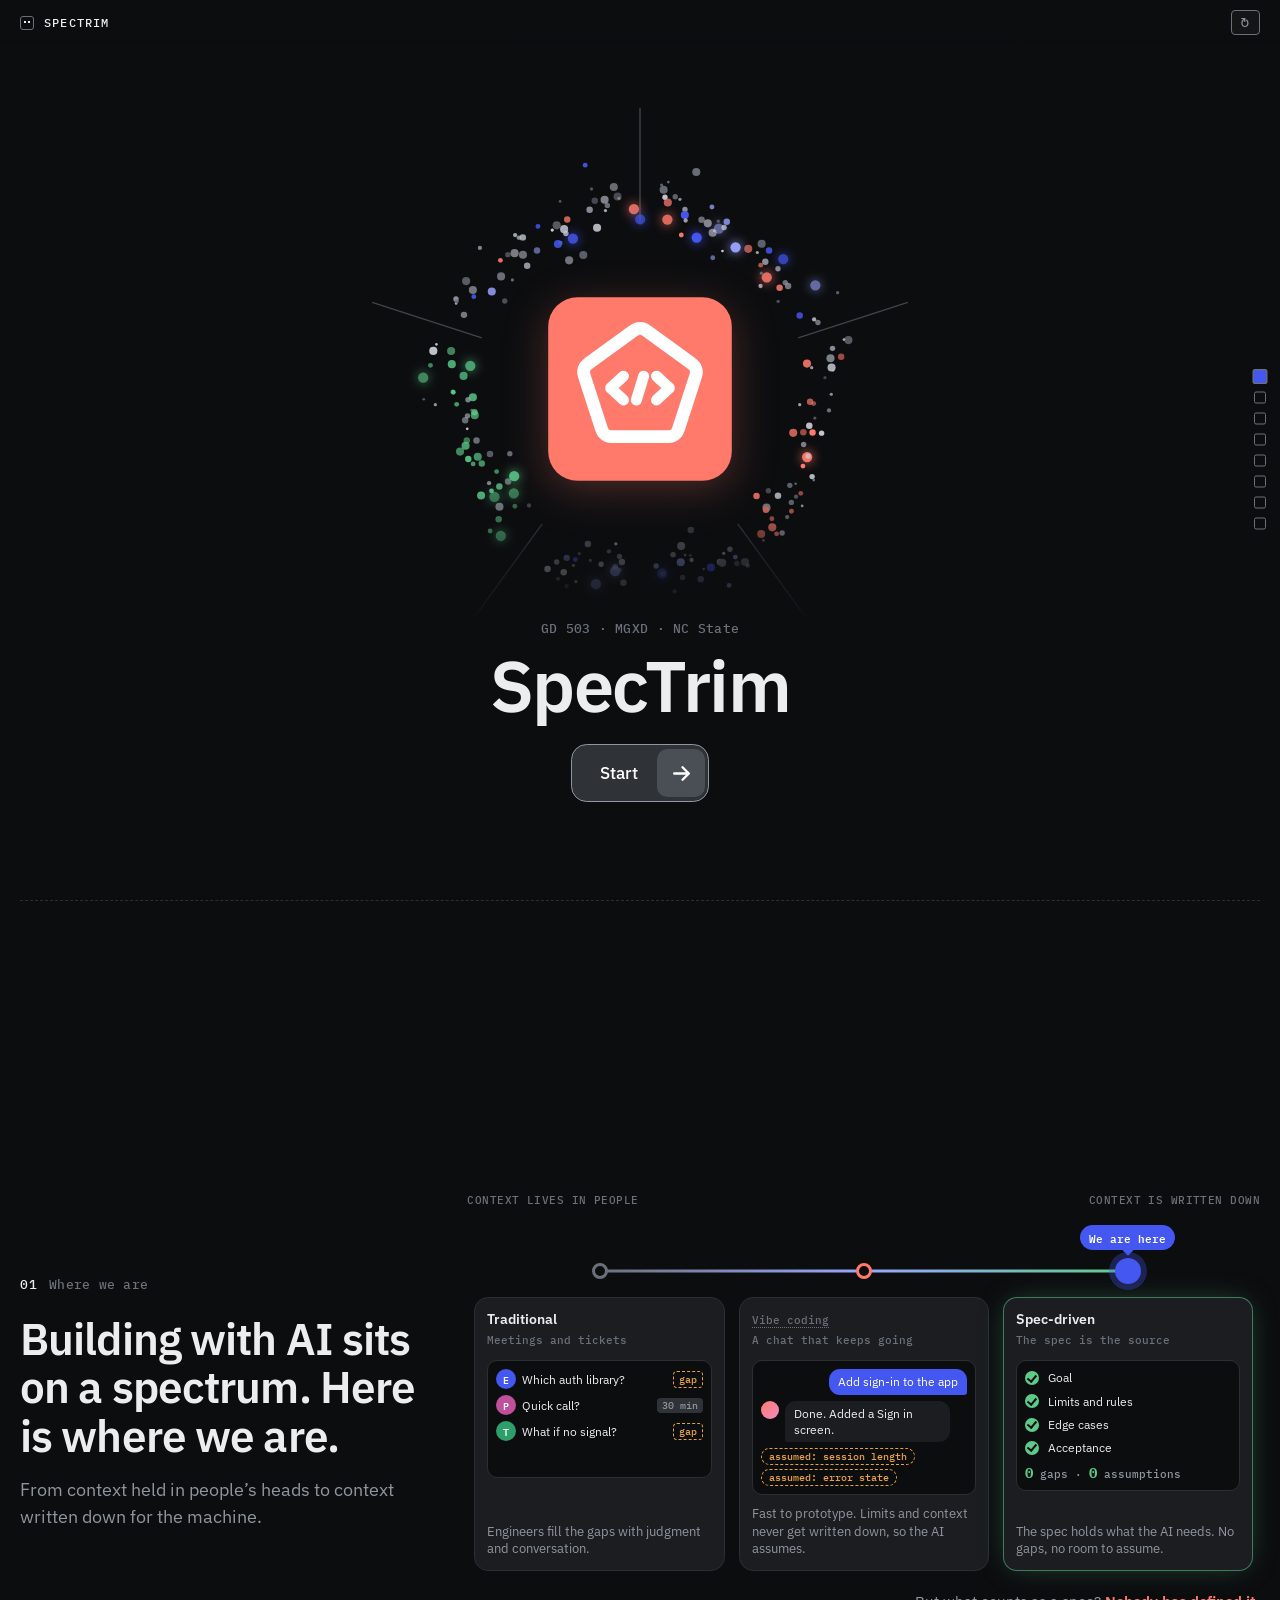
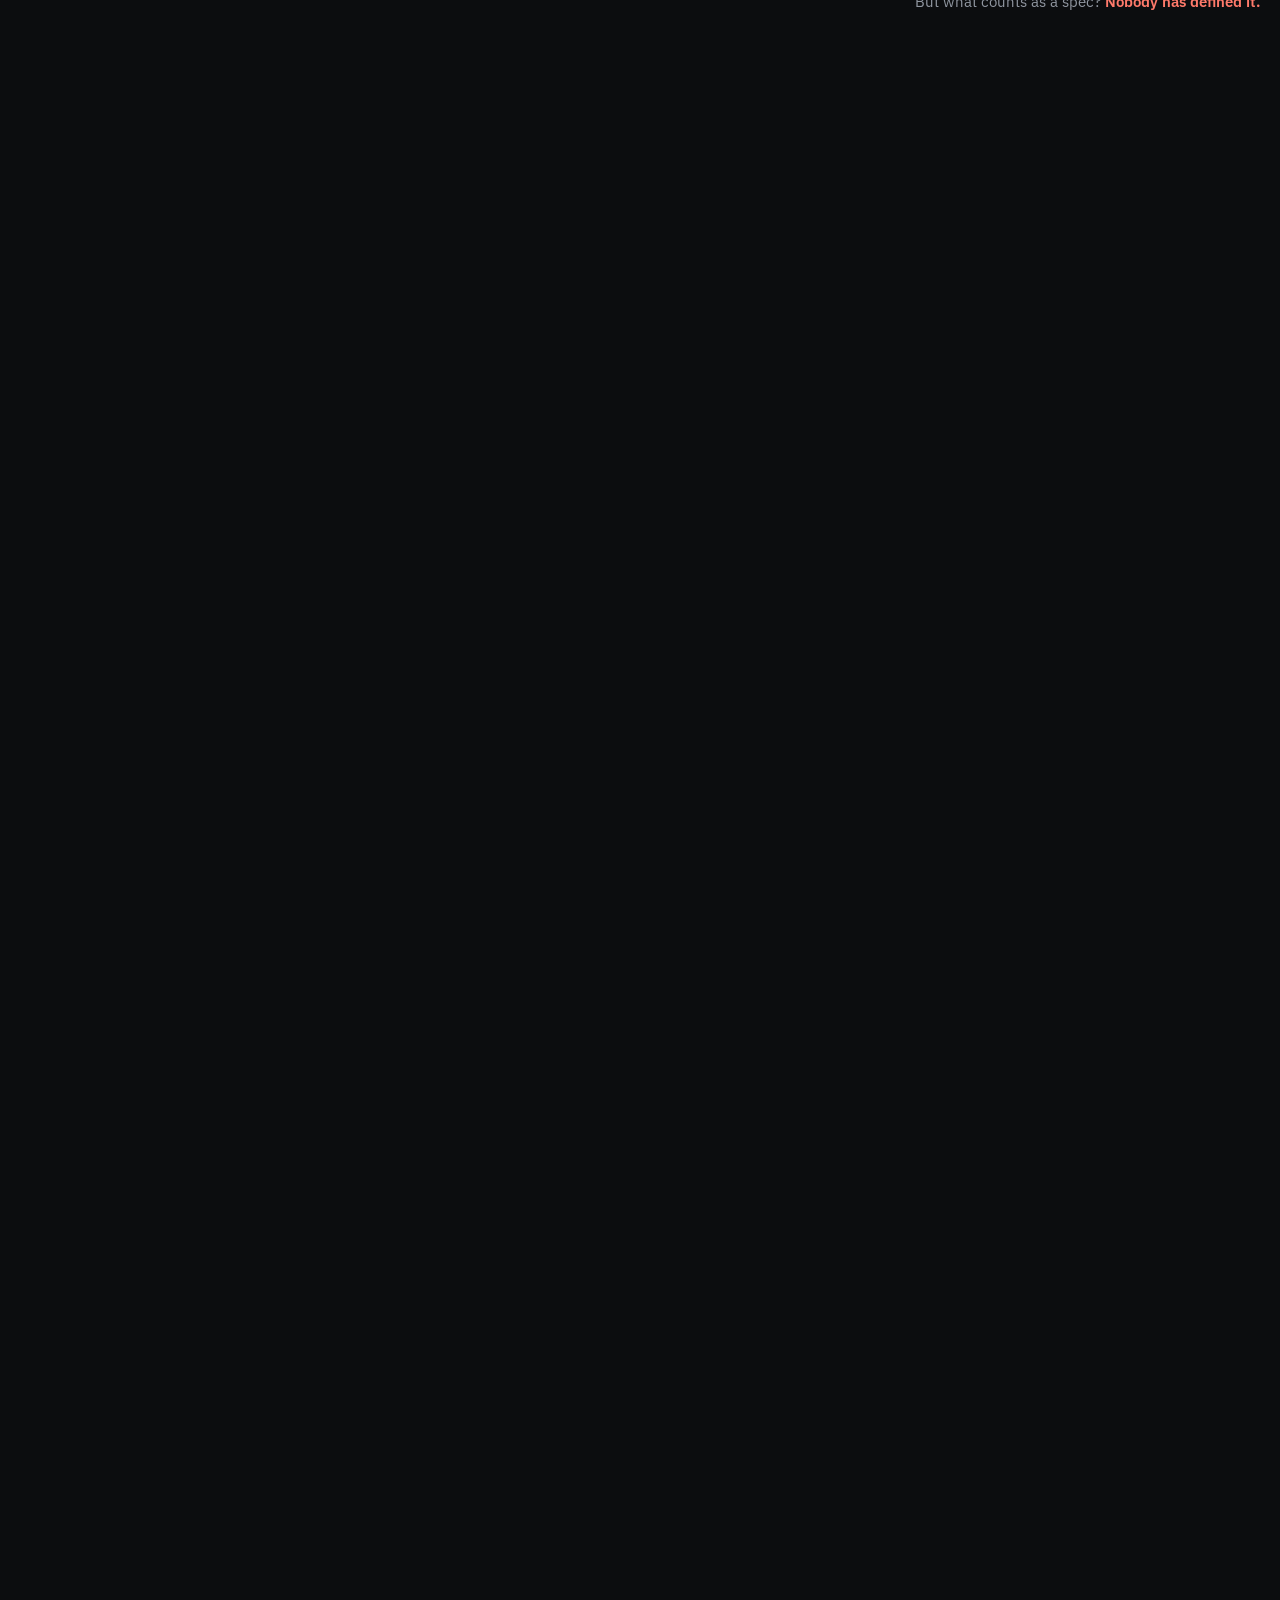
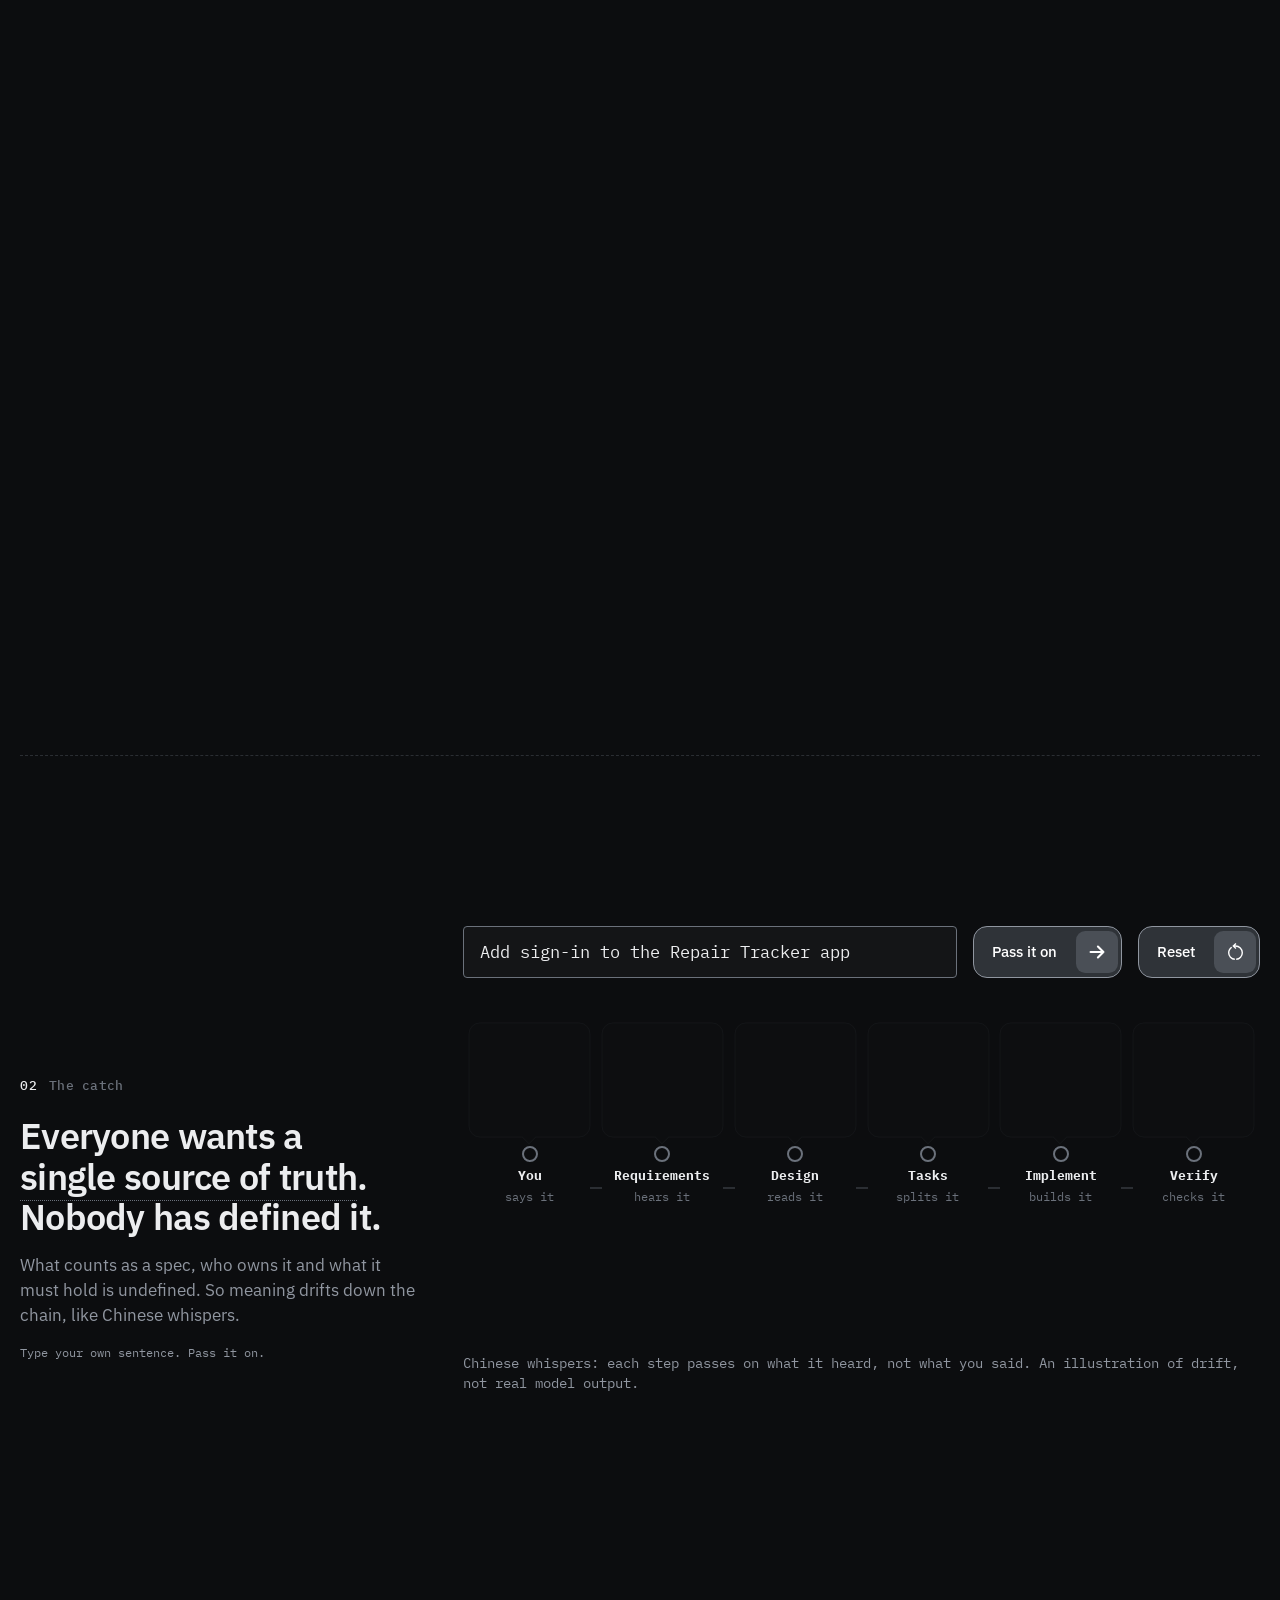
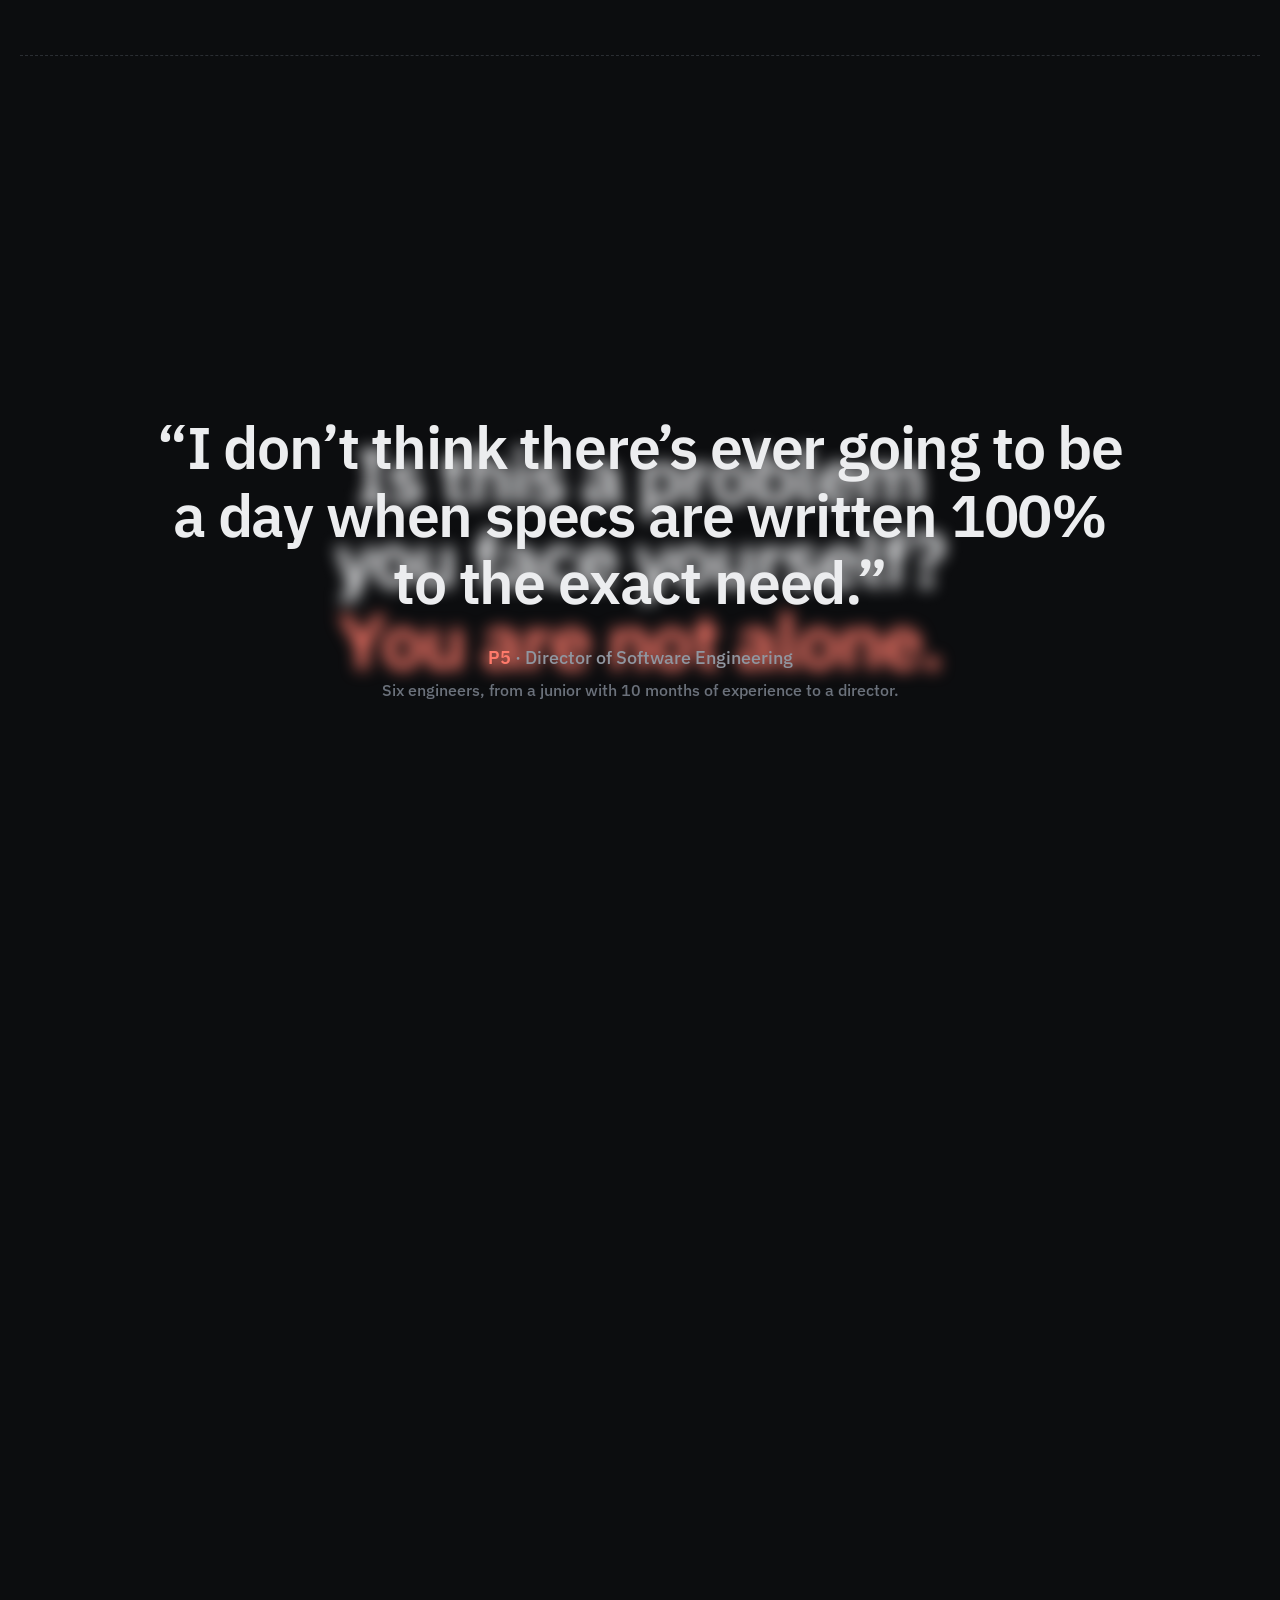
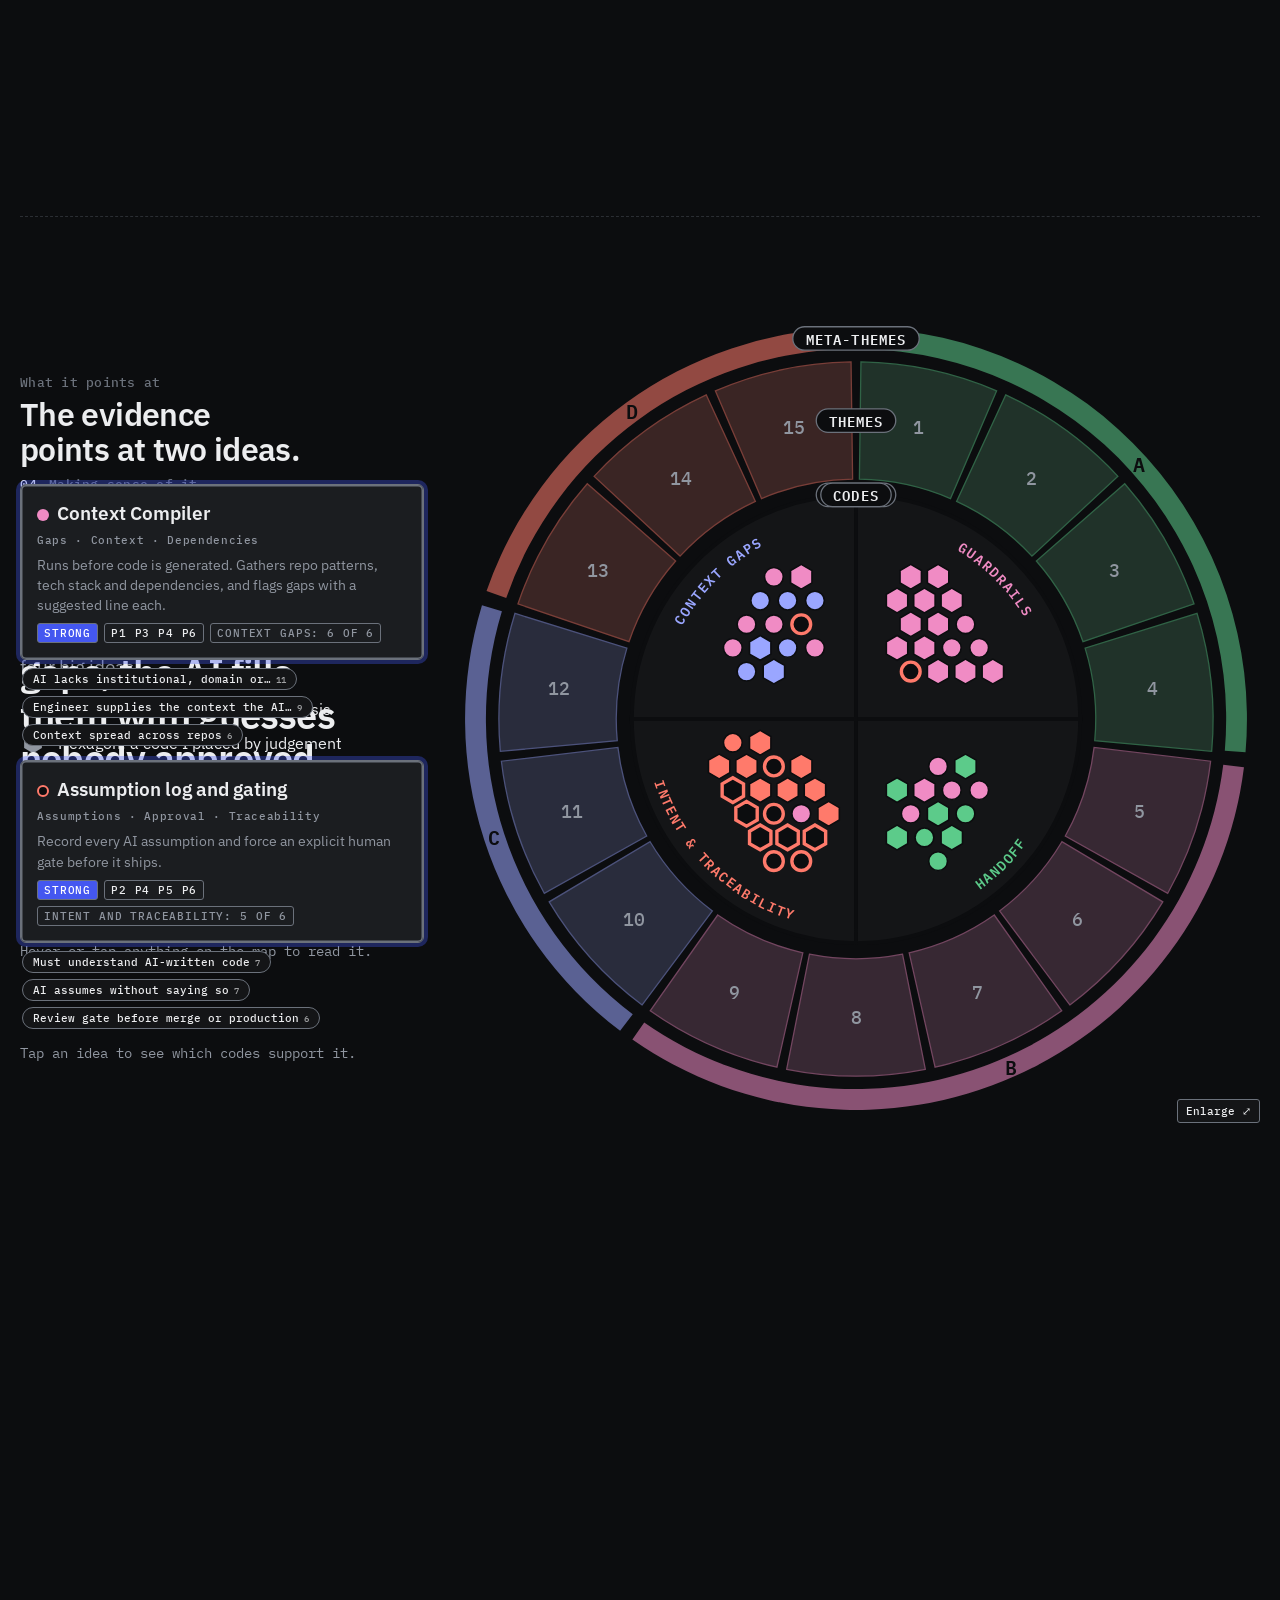
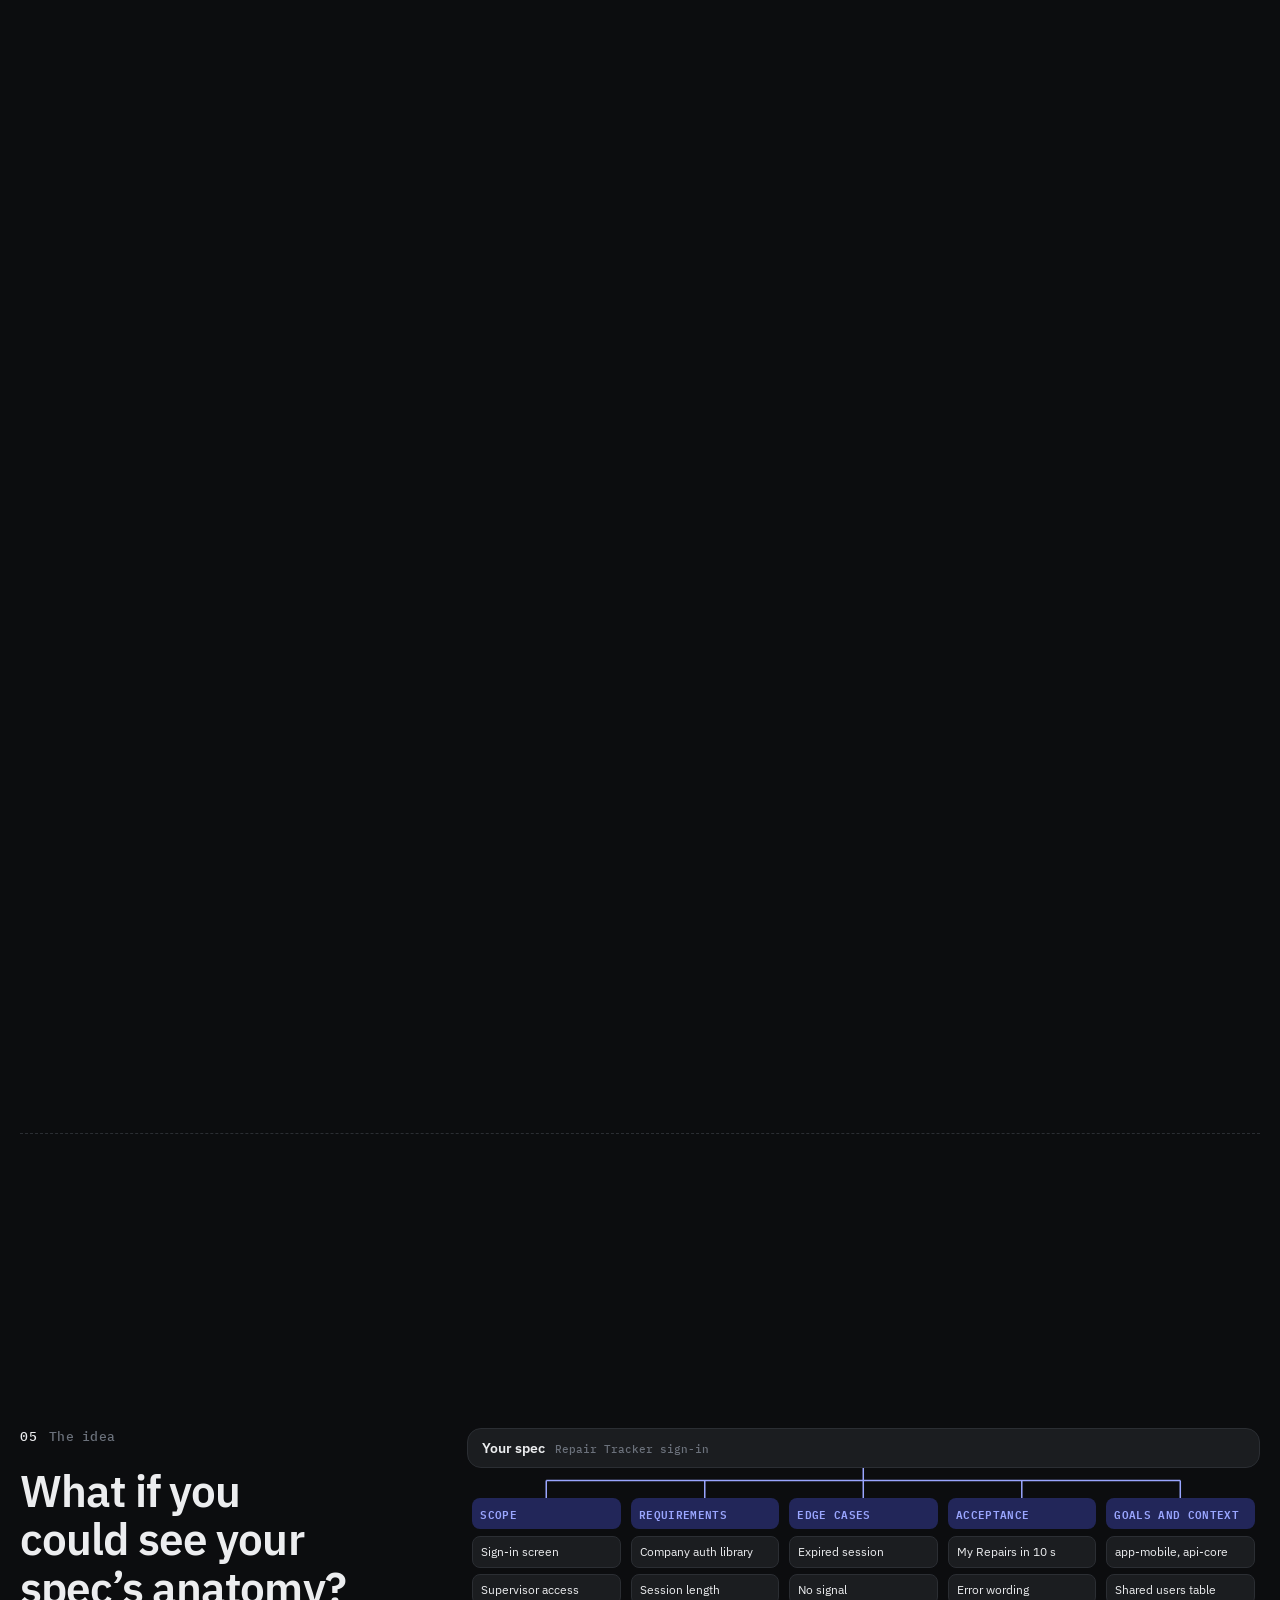
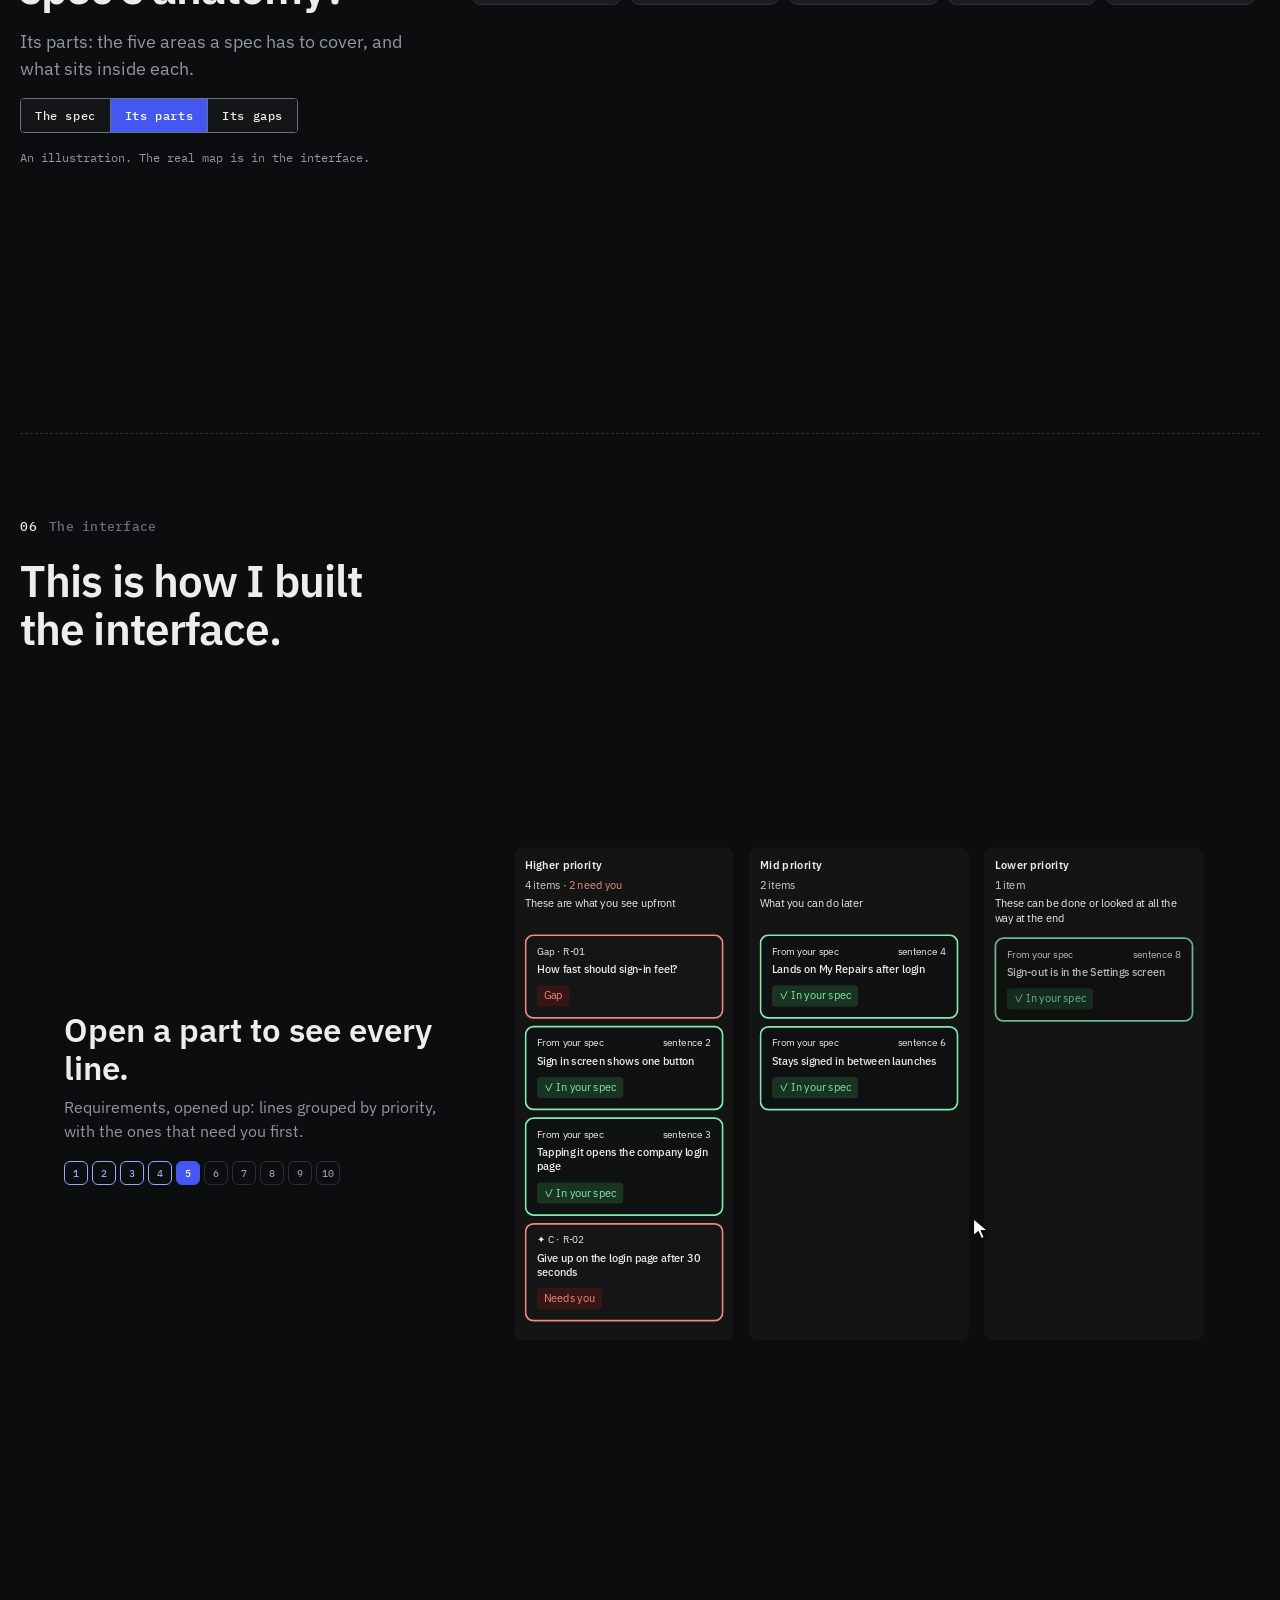
==== commit 1fe69054: "Cues: stop demos on every teardown, survive throwing demos Co-Authored-By: Claude Opus 5.5 <noreply@" ====
--- a/index.html
+++ b/index.html
@@ -2441,23 +2441,23 @@
 const curId=()=>beats[cur]?beats[cur].id:'';
 function hideScroll(){sc.classList.remove('on')}
 function arm(){clearTimeout(idle);idle=setTimeout(onIdle,CUE.idleMs)}
-function finish(id){clearTimeout(demoT);if(!running||running.id!==id)return;running=null;pt.className='';pt.innerHTML='';CUE.done.add(id);arm()}
+function end(){clearTimeout(demoT);const r=running;if(!r)return null;running=null;try{r.stop&&r.stop()}catch(e){}pt.className='';pt.innerHTML='';CUE.done.add(r.id);return r}
+function finish(id){if(!running||running.id!==id)return;end();arm()}
 function onIdle(){
   if(document.hidden){arm();return}
   const id=curId();
   if(CUE.demo[id]&&!CUE.done.has(id)){
     const r=running={id,stop:null};
-    r.stop=CUE.demo[id]({layer:pt,reduce,touch:root.classList.contains('cue-touch'),done:()=>finish(id)})||null;
     demoT=setTimeout(()=>finish(id),CUE.demoMs);
+    try{r.stop=CUE.demo[id]({layer:pt,reduce,touch:root.classList.contains('cue-touch'),done:()=>finish(id)})||null}
+    catch(e){finish(id)}
     return}
   if(id==='b12')return;                 /* last section: never */
   if(id==='b2'&&!tdone){idle=setTimeout(onIdle,500);return}   /* wait for the Pass it on chain */
   sc.classList.add('on')}
 function cancel(){
-  clearTimeout(demoT);hideScroll();
-  if(running){const r=running;running=null;try{r.stop&&r.stop()}catch(e){}pt.className='';pt.innerHTML='';CUE.done.add(r.id)}
-  arm()}
-CUE.cancel=cancel;
+  hideScroll();end();arm()}
+CUE.cancel=cancel;window.CUE=CUE;
 ['pointerdown','wheel','keydown','touchstart','scroll'].forEach(t=>window.addEventListener(t,cancel,{capture:true,passive:true}));
 window.addEventListener('pointermove',e=>{
   const far=lx===null||Math.hypot(e.clientX-lx,e.clientY-ly)>8;
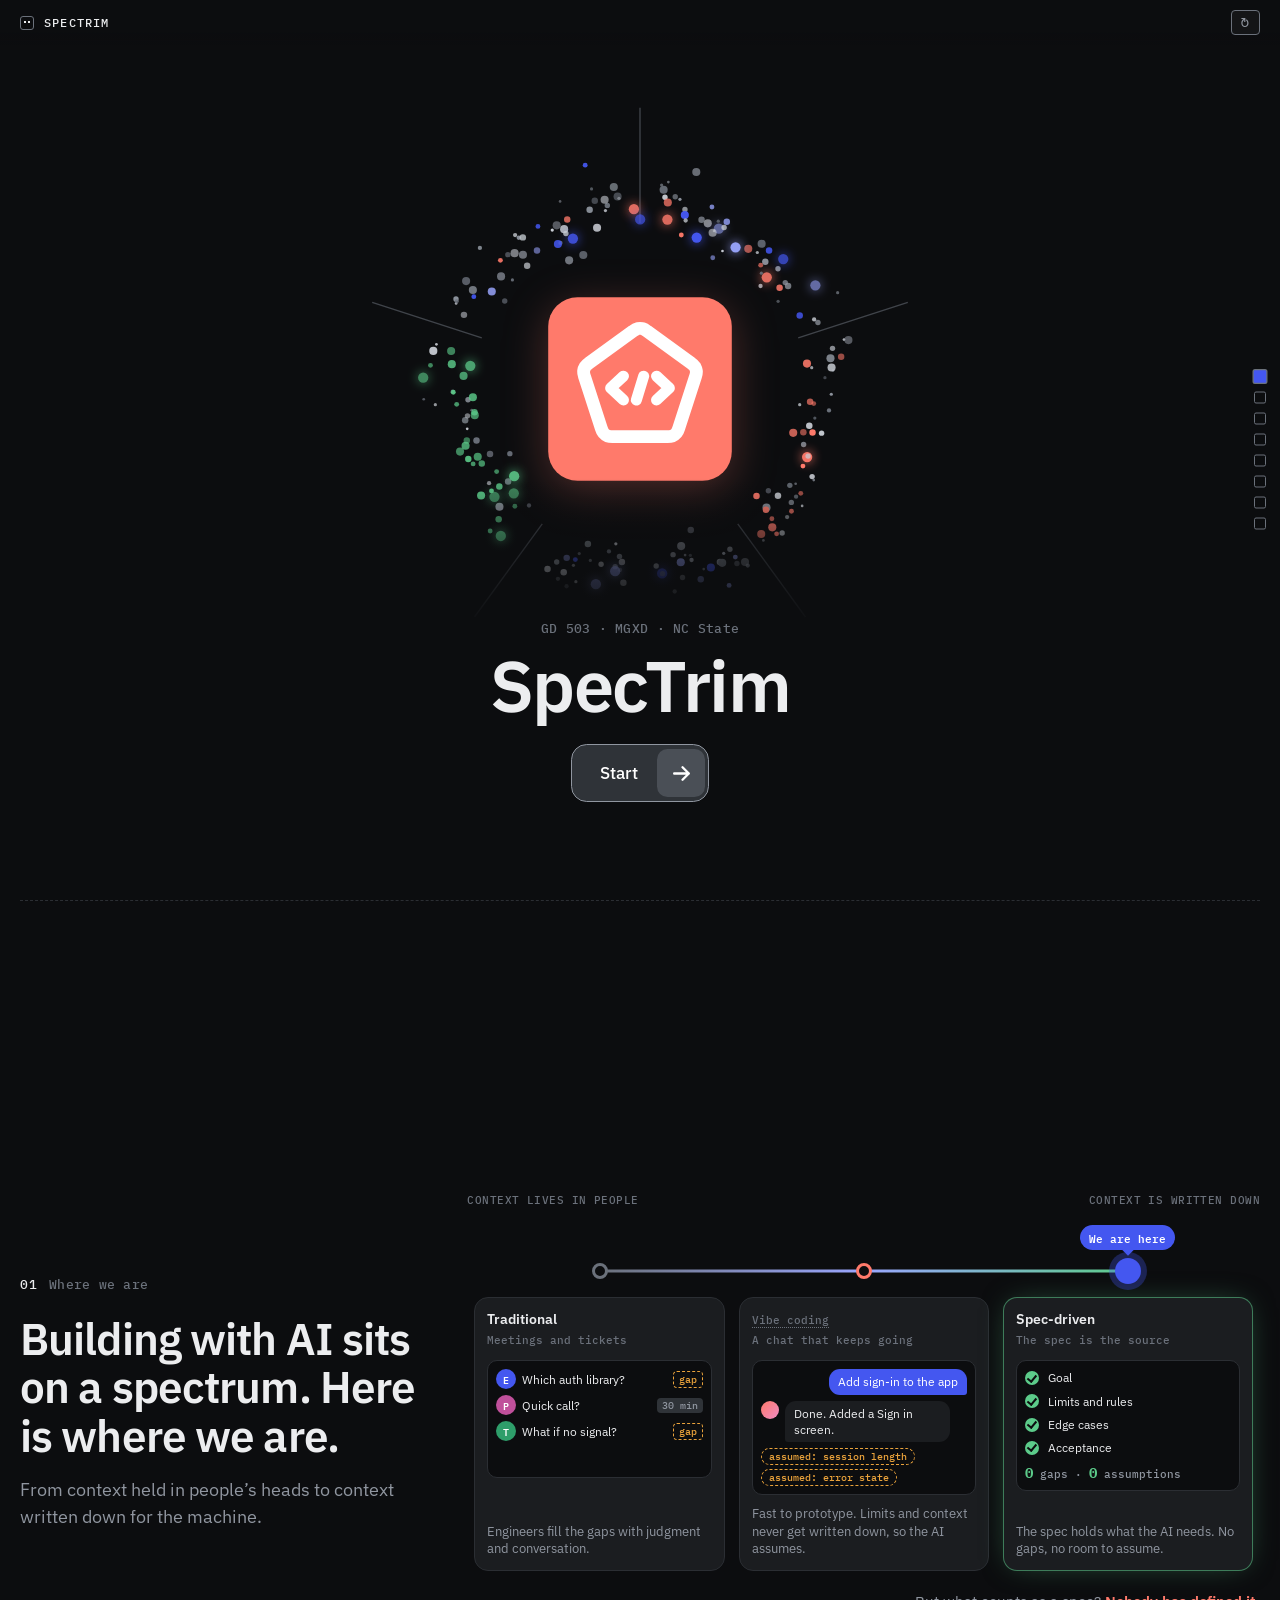
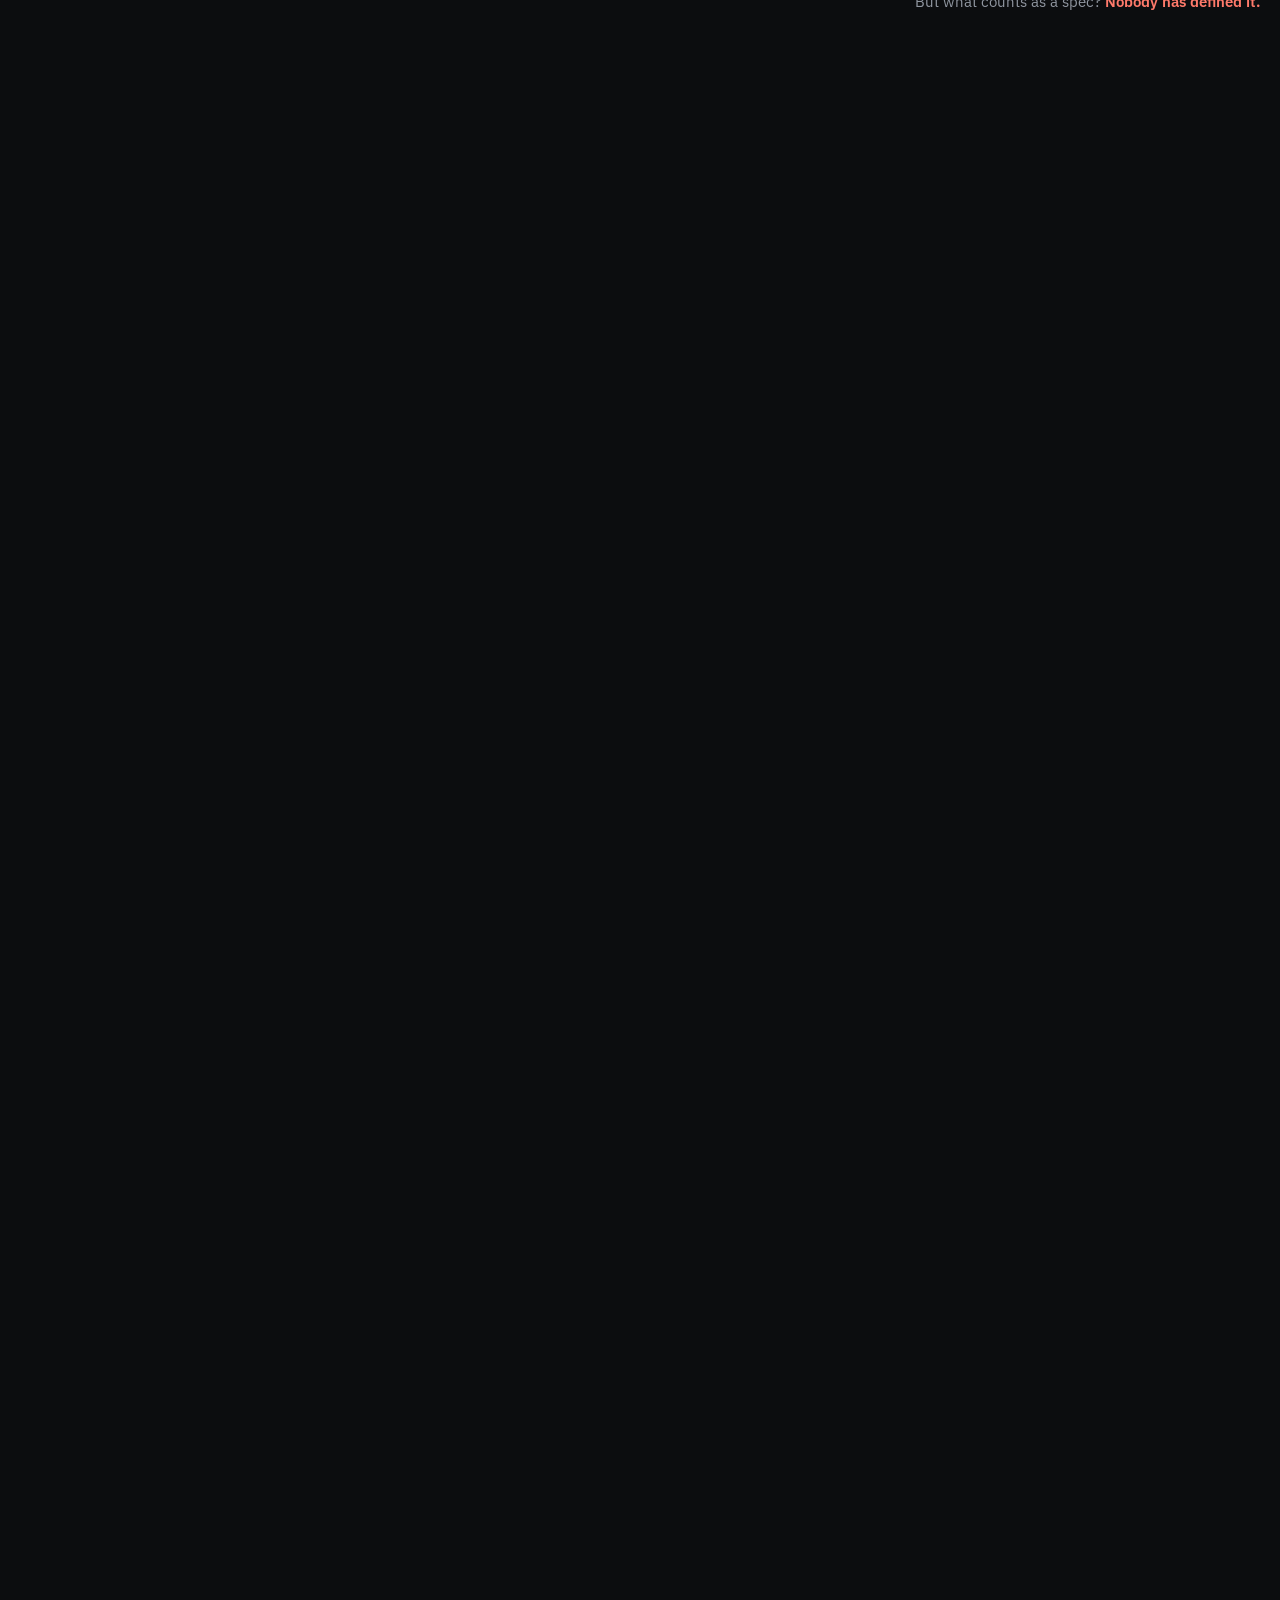
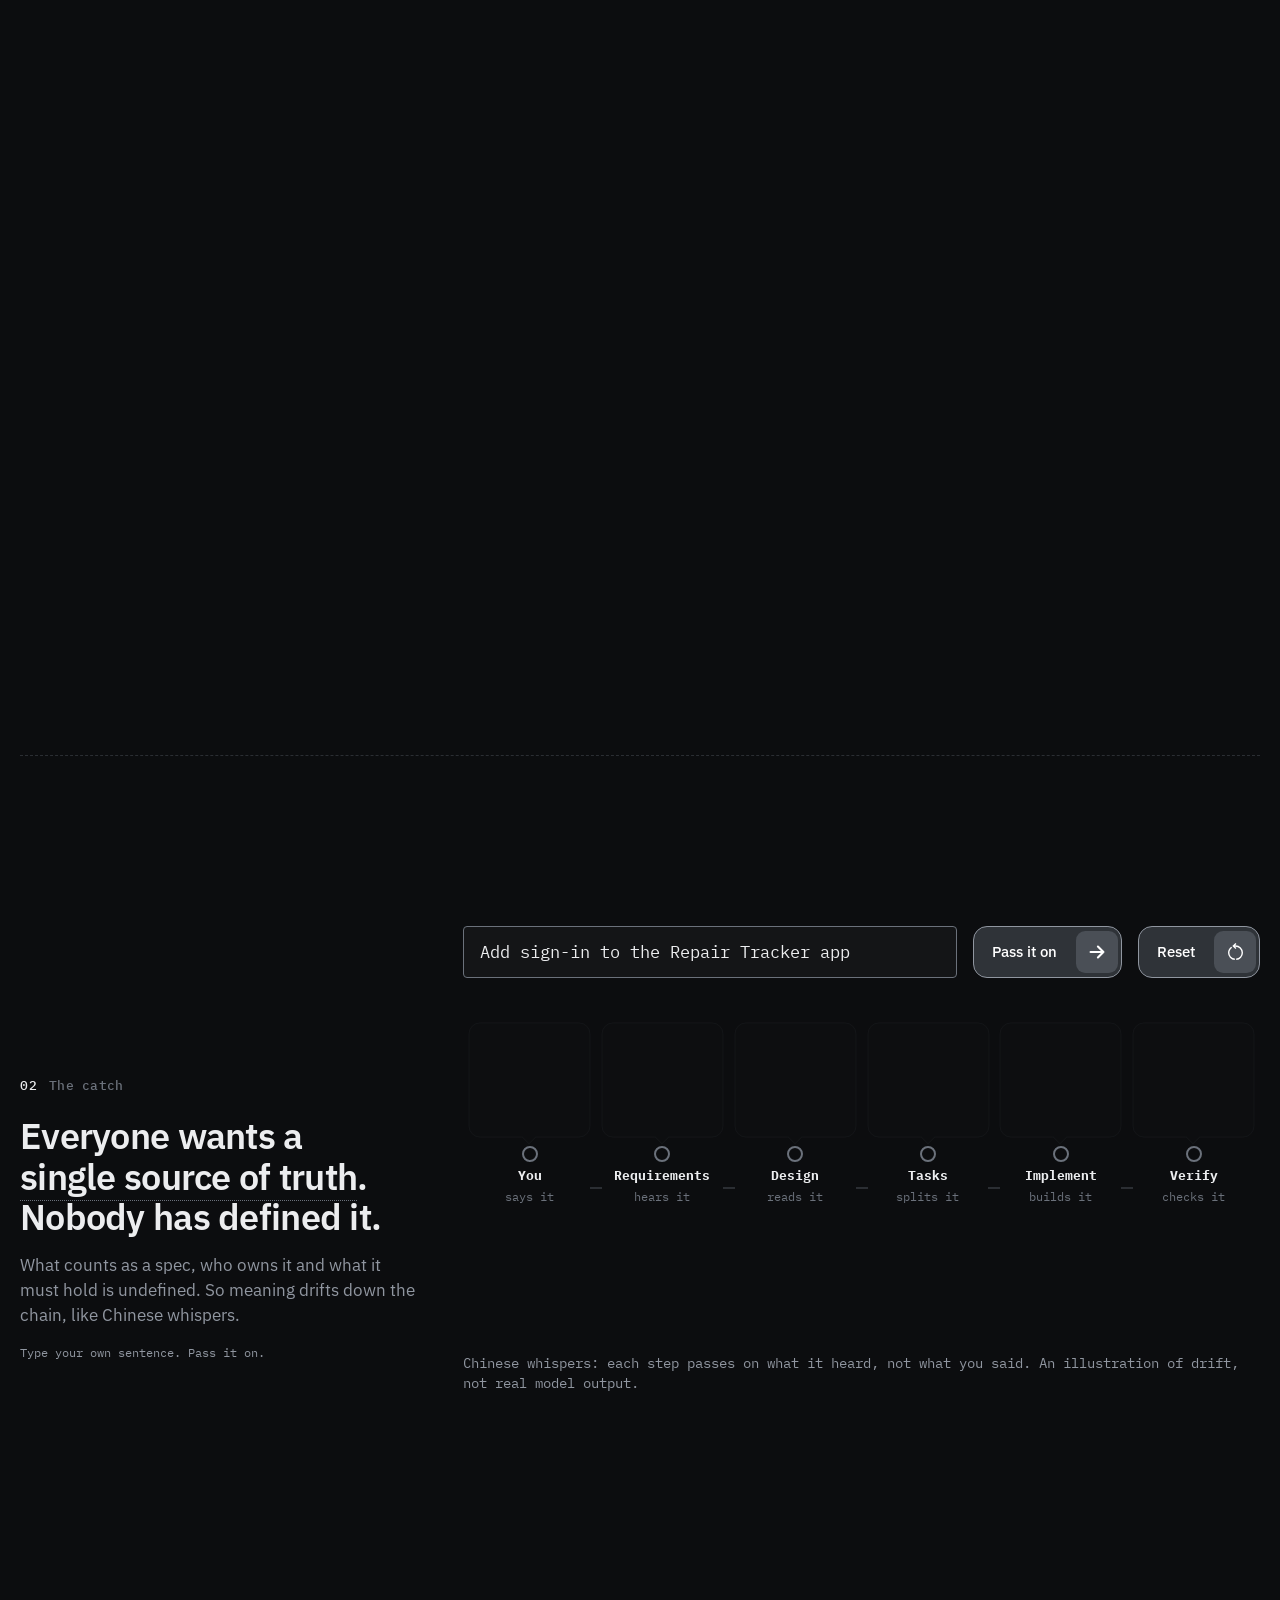
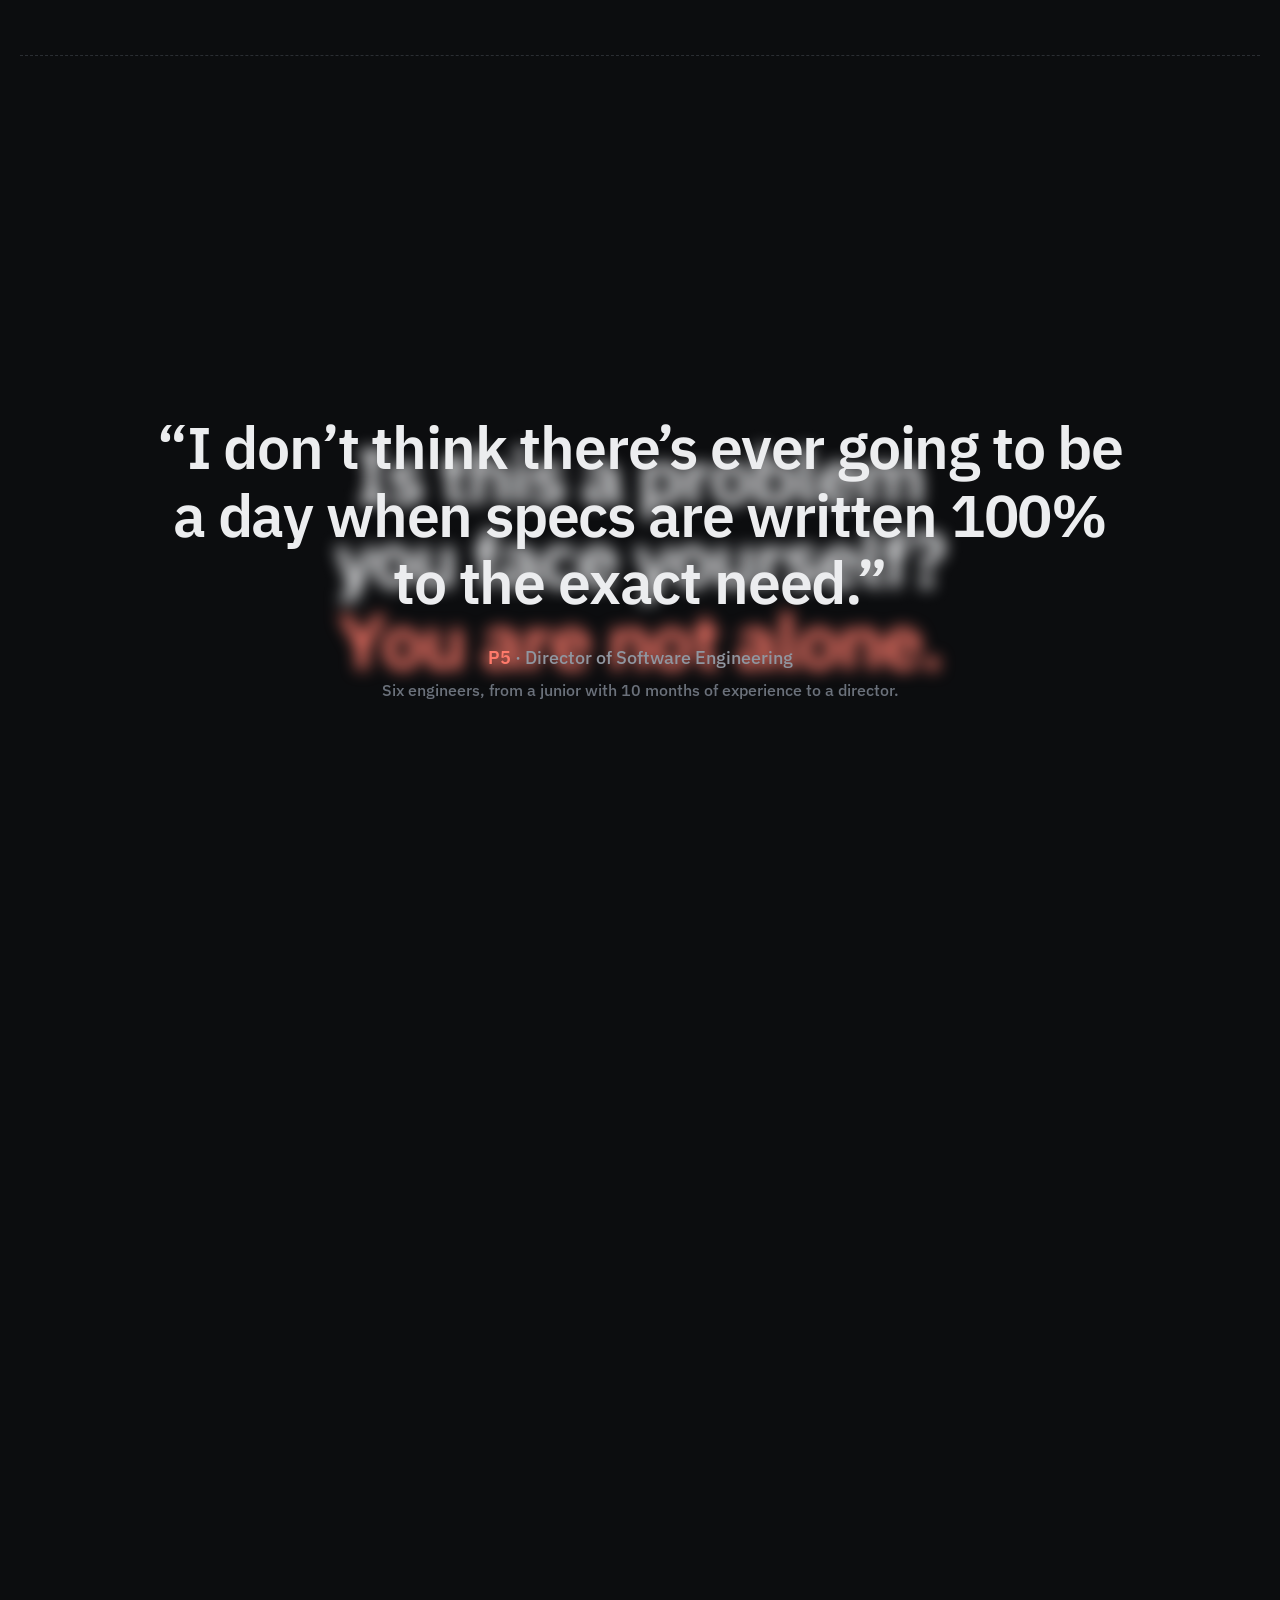
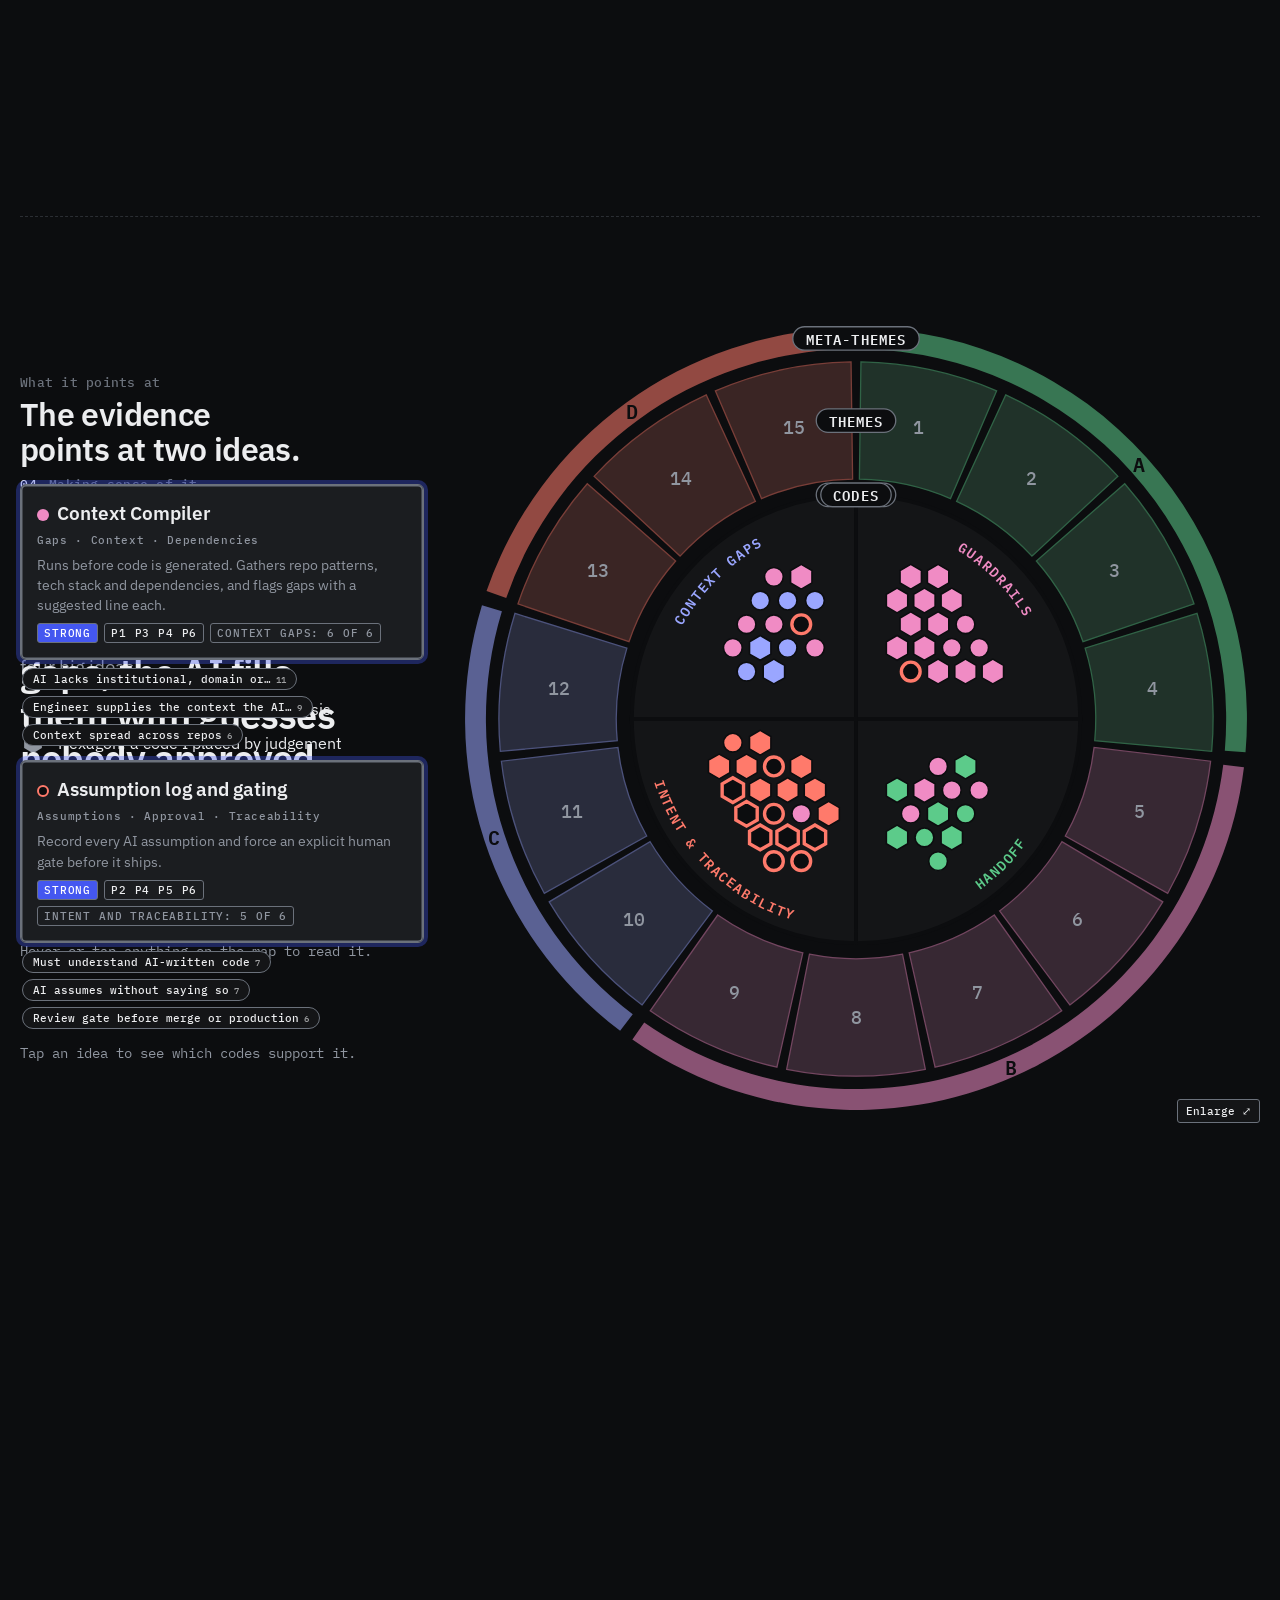
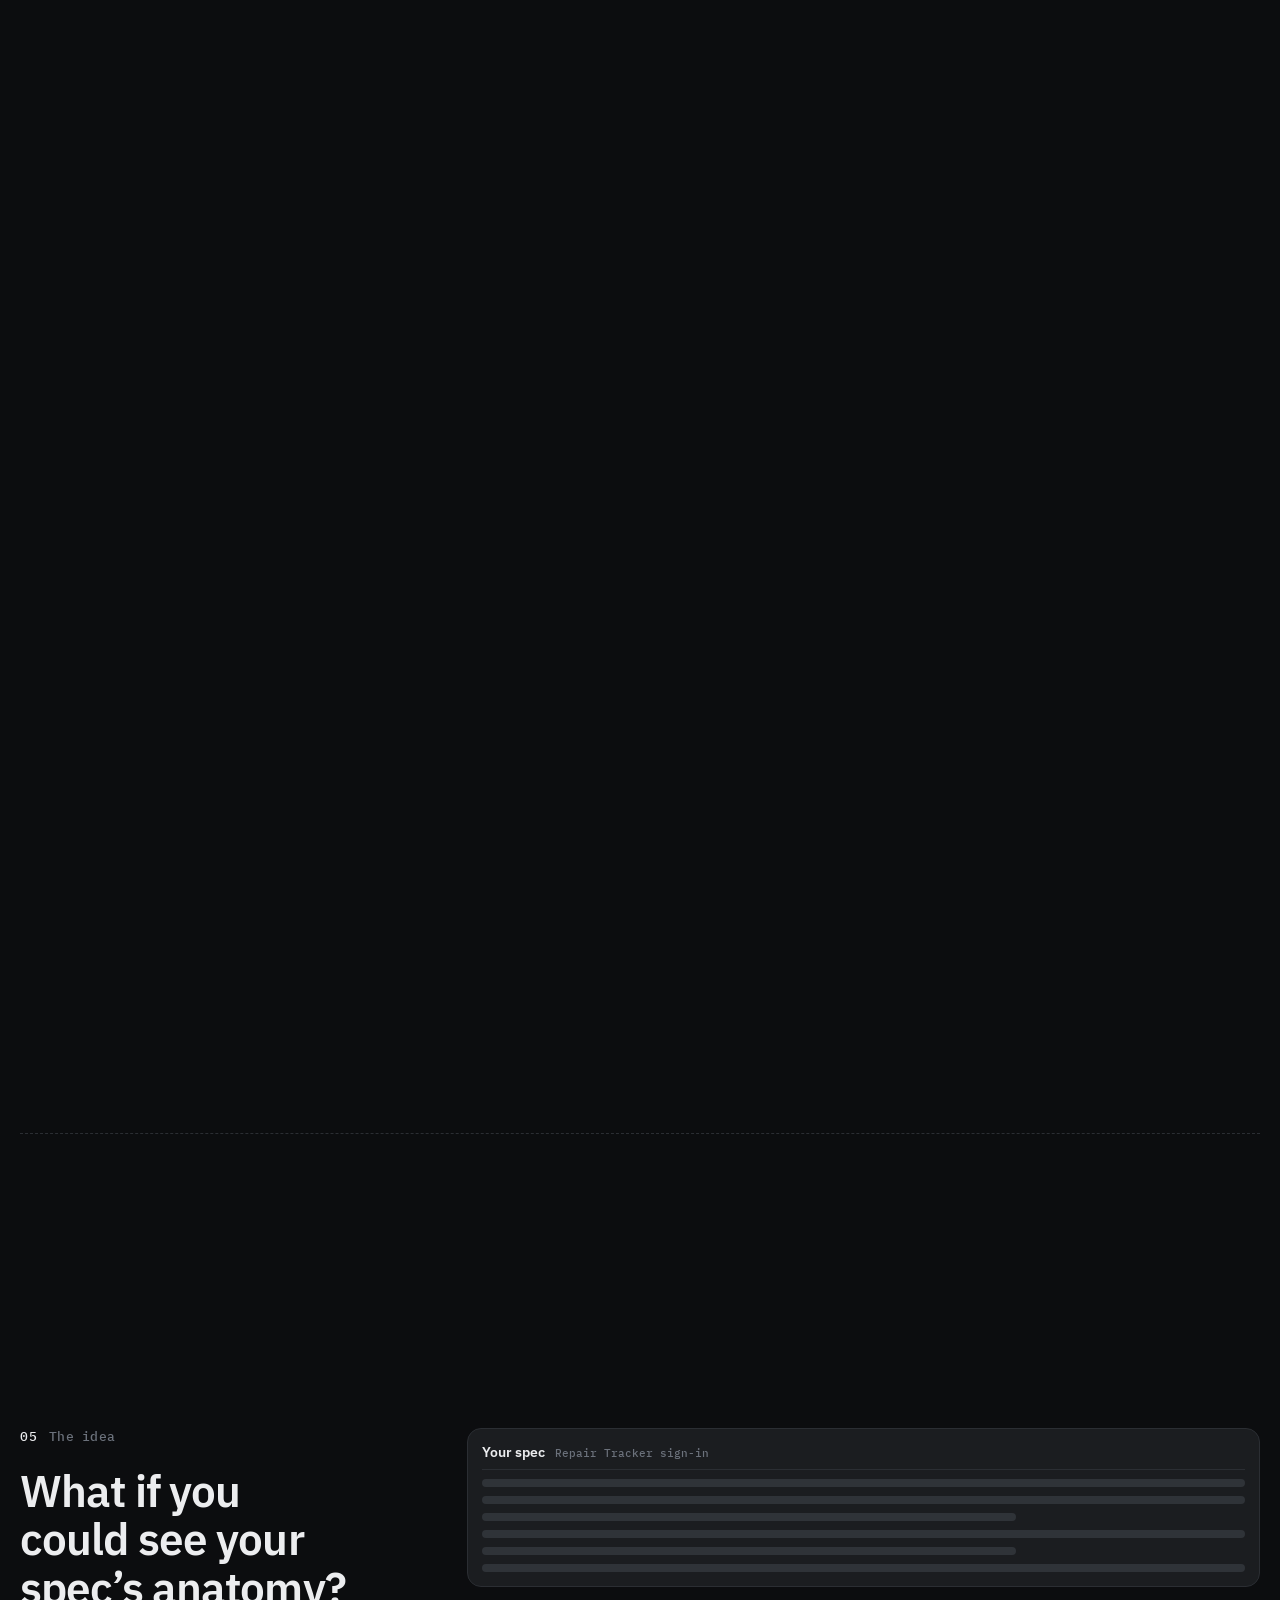
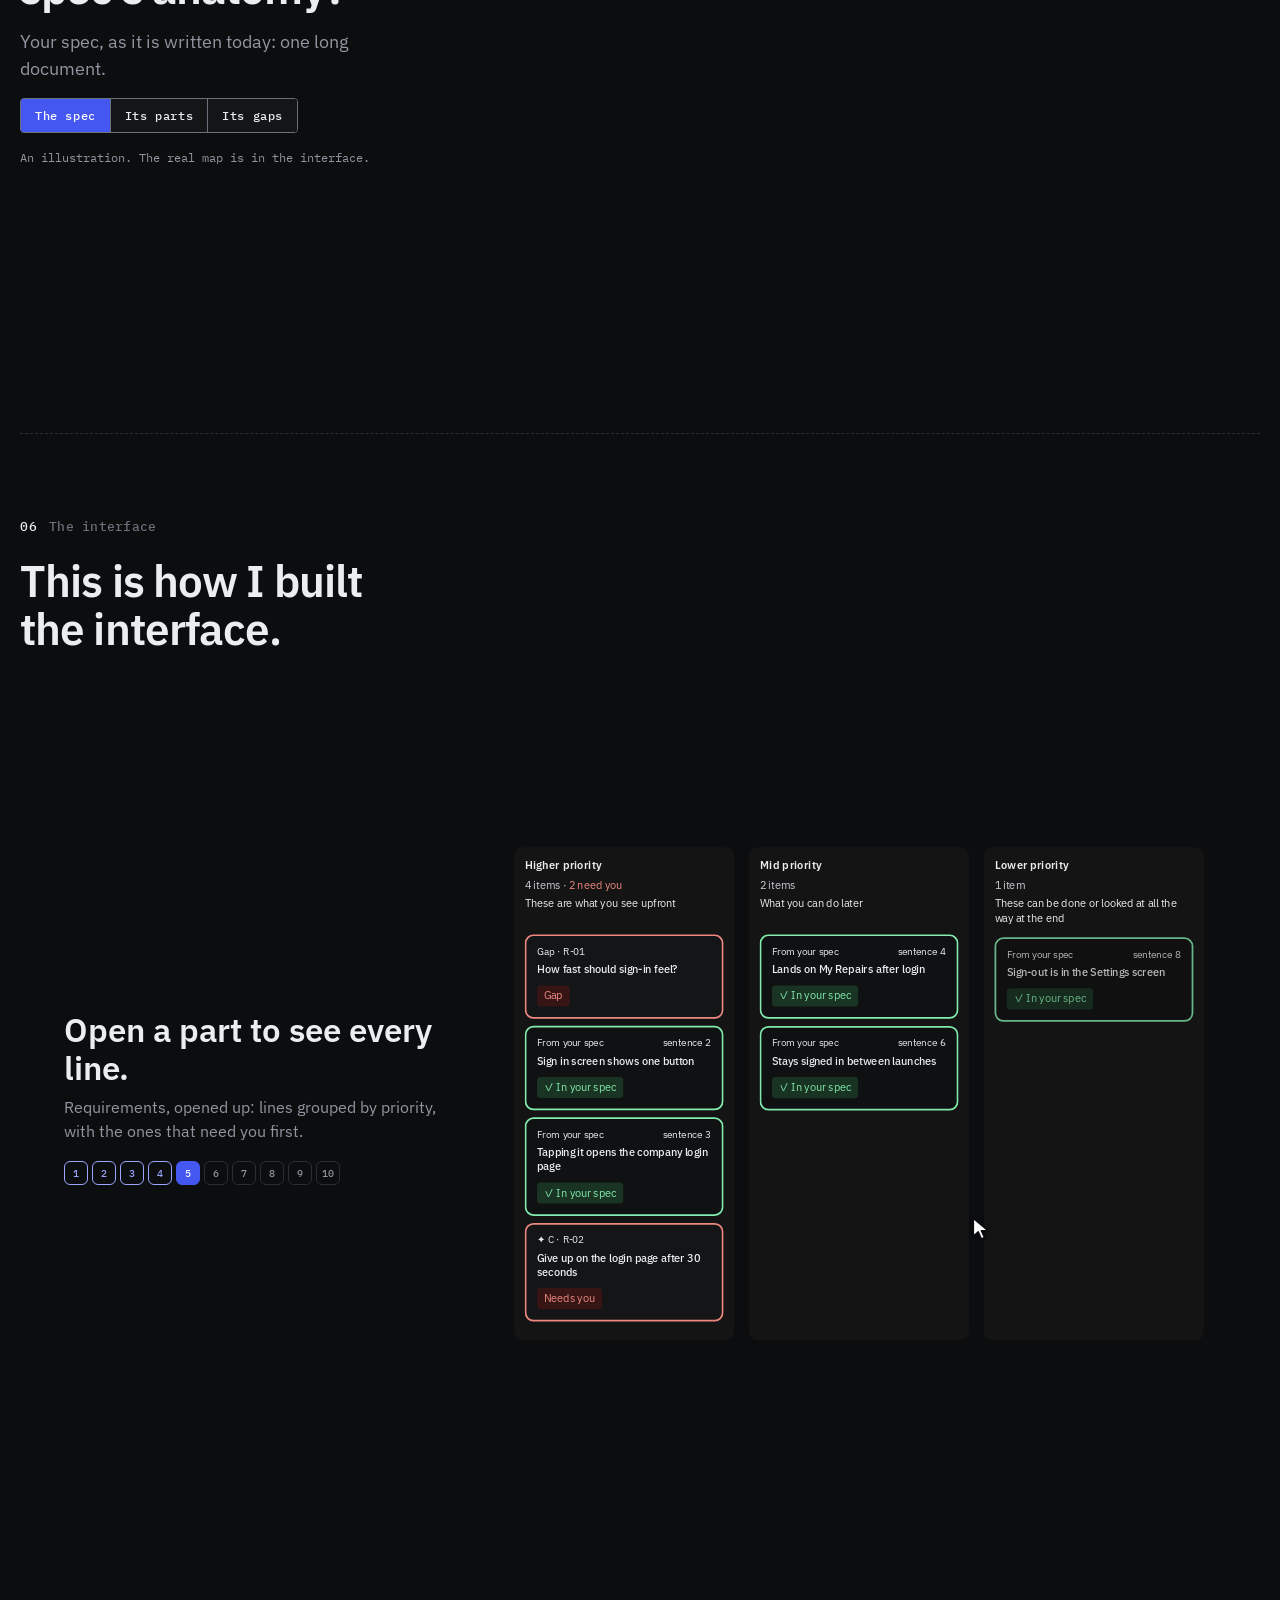
==== commit 636adc52: "Cues: ghost-cursor demos for b0, b2, b5, b11, b12 Co-Authored-By: Claude Opus 5.5 <noreply@anthropic" ====
--- a/index.html
+++ b/index.html
@@ -1103,6 +1103,18 @@
 @keyframes cue-wheel{0%{transform:translateY(0);opacity:1}70%{transform:translateY(10px);opacity:0}100%{transform:translateY(0);opacity:0}}
 @keyframes cue-swipe{0%{transform:translateY(0);opacity:1}70%{transform:translateY(-22px);opacity:0}100%{transform:translateY(0);opacity:0}}
 @media (prefers-reduced-motion:reduce){#cue-scroll,#cue-scroll .cm i,#cue-scroll .cs i{animation:none!important;transition:none!important}}
+#cue-ptr .cue-c{position:absolute;left:0;top:0;width:0;height:0;will-change:transform}
+#cue-ptr .cue-arw{position:absolute;left:0;top:0;display:block;filter:drop-shadow(0 2px 4px rgba(0,0,0,.55));transition:transform .2s ease}
+#cue-ptr .cue-c.hov .cue-arw{transform:scale(.88)}
+#cue-ptr .cue-c.tap .cue-arw{animation:cue-tap .25s ease}
+#cue-ptr .cue-dot{position:absolute;left:-11px;top:-11px;width:22px;height:22px;border-radius:50%;background:rgba(255,255,255,.85);box-shadow:0 2px 8px rgba(0,0,0,.5)}
+#cue-ptr .cue-c.tap .cue-dot{animation:cue-tap .25s ease}
+#cue-ptr .cue-rip{position:absolute;left:-18px;top:-18px;width:36px;height:36px;border-radius:50%;border:2px solid var(--hi);opacity:0;transform:scale(.3)}
+#cue-ptr .cue-rip.go{animation:cue-rip .5s ease-out forwards}
+@keyframes cue-tap{50%{transform:scale(.8)}}
+@keyframes cue-rip{0%{opacity:.9;transform:scale(.3)}100%{opacity:0;transform:scale(1.5)}}
+.cue-ring{outline:2px solid var(--hi);outline-offset:4px}
+@media (prefers-reduced-motion:reduce){#cue-ptr *{animation:none!important;transition:none!important}}
 
 </style>
 <style>
@@ -2464,6 +2476,55 @@
   if(far){lx=e.clientX;ly=e.clientY;cancel()}},{capture:true,passive:true});
 const mo=new MutationObserver(ms=>{if(ms.some(m=>m.target.classList.contains('active')))cancel()});
 beats.forEach(b=>mo.observe(b,{attributes:true,attributeFilter:['class']}));
+/* ghost-cursor demos: DEMO maps beat id to the control the cursor glides to; it never clicks it */
+const DEMO={
+  b0:{target:()=>$('#b0 .btn')},
+  b2:{target:()=>$('#tgo')},
+  b5:{target:()=>$$('#b5 .qd').find(e=>{const r=e.getBoundingClientRect();return r.width>0&&r.height>0&&r.left>=0&&r.top>=0&&r.right<=innerWidth&&r.bottom<=innerHeight})||null,hover:true},
+  b11:{target:()=>$('#t11 [role=tab]:nth-child(2)')},
+  b12:{target:()=>$('#scn .scn-item:first-child .scn')}
+};
+CUE.DEMO=DEMO;
+function cueAim(el){   /* aim at the arrow chip of a .btn, otherwise the centre */
+  const r=el.getBoundingClientRect();
+  if(el.classList.contains('btn')&&r.height>0){const cs=r.height-10;return{x:r.right-3-cs/2,y:r.top+r.height/2}}
+  return{x:r.left+r.width/2,y:r.top+r.height/2}}
+Object.keys(DEMO).forEach(id=>{
+  CUE.demo[id]=ctx=>{
+    const D=DEMO[id];let el=null;
+    try{el=D.target()}catch(e){}
+    if(!el){setTimeout(ctx.done,0);return}
+    const r0=el.getBoundingClientRect();
+    if(!(r0.width>0&&r0.height>0&&r0.bottom>0&&r0.top<innerHeight&&r0.right>0&&r0.left<innerWidth)){setTimeout(ctx.done,0);return}
+    const timers=[];let raf=0,fb=0,stopped=false;
+    if(ctx.reduce){
+      el.classList.add('cue-ring');
+      timers.push(setTimeout(ctx.done,2400));
+      return()=>{stopped=true;timers.forEach(clearTimeout);el.classList.remove('cue-ring')}}
+    const L=ctx.layer,c=document.createElement('div');c.className='cue-c';
+    c.innerHTML=ctx.touch?'<i class="cue-dot"></i>':'<svg class="cue-arw" width="20" height="20" viewBox="0 0 20 20"><path d="M3 2l12 6.2-5.2 1.6L7.6 15z" fill="#fff" stroke="#14161A" stroke-width="1.2" stroke-linejoin="round"/></svg>';
+    const rip=document.createElement('b');rip.className='cue-rip';c.appendChild(rip);
+    L.appendChild(c);
+    const sx=innerWidth-40,sy=innerHeight-60,GL=D.hover?1100:1400,CL=D.hover?1600:1400,FD=2200,t0=performance.now();
+    let clicked=false;
+    const place=(x,y)=>{c.style.transform='translate3d('+x+'px,'+y+'px,0)'};
+    place(sx,sy);
+    function frame(){
+      if(stopped)return;const now=performance.now();
+      const t=now-t0,a=cueAim(el);
+      const k=clamp(t/GL,0,1),e=1-Math.pow(1-k,3);
+      place(sx+(a.x-sx)*e,sy+(a.y-sy)*e);
+      if(D.hover&&t>GL&&t<CL)c.classList.add('hov');else c.classList.remove('hov');
+      if(!clicked&&t>=CL){clicked=true;c.classList.remove('hov');c.classList.add('tap');rip.classList.add('go')}
+      c.style.opacity=t>FD?String(clamp(1-(t-FD)/200,0,1)):'1';
+      tick()}
+    /* rAF for smoothness, 50 ms timer as fallback (rAF is paused in some headless/background contexts) */
+    function tick(){cancelAnimationFrame(raf);clearTimeout(fb);raf=requestAnimationFrame(frame);fb=setTimeout(frame,50)}
+    tick();
+    timers.push(setTimeout(ctx.done,2400));
+    return()=>{stopped=true;cancelAnimationFrame(raf);clearTimeout(fb);timers.forEach(clearTimeout)}
+  }});
+
 arm();
 })();
 
